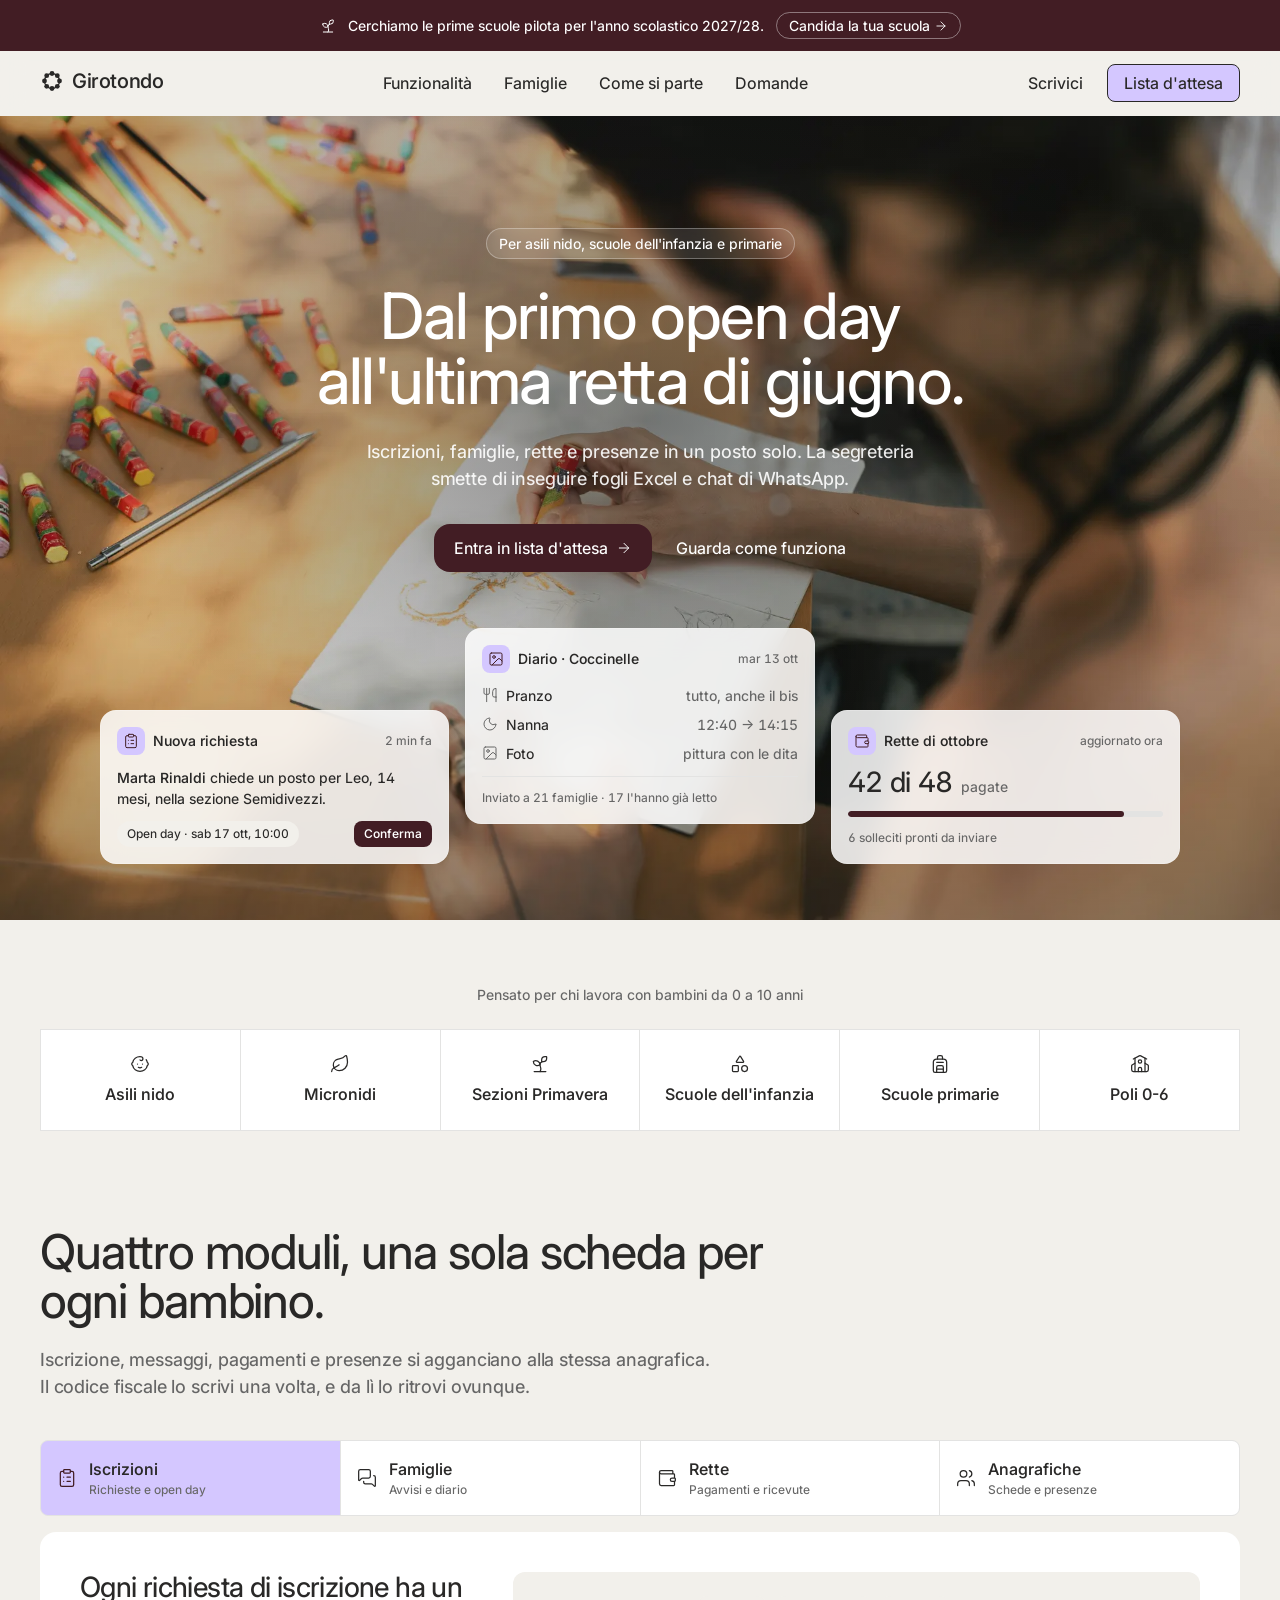
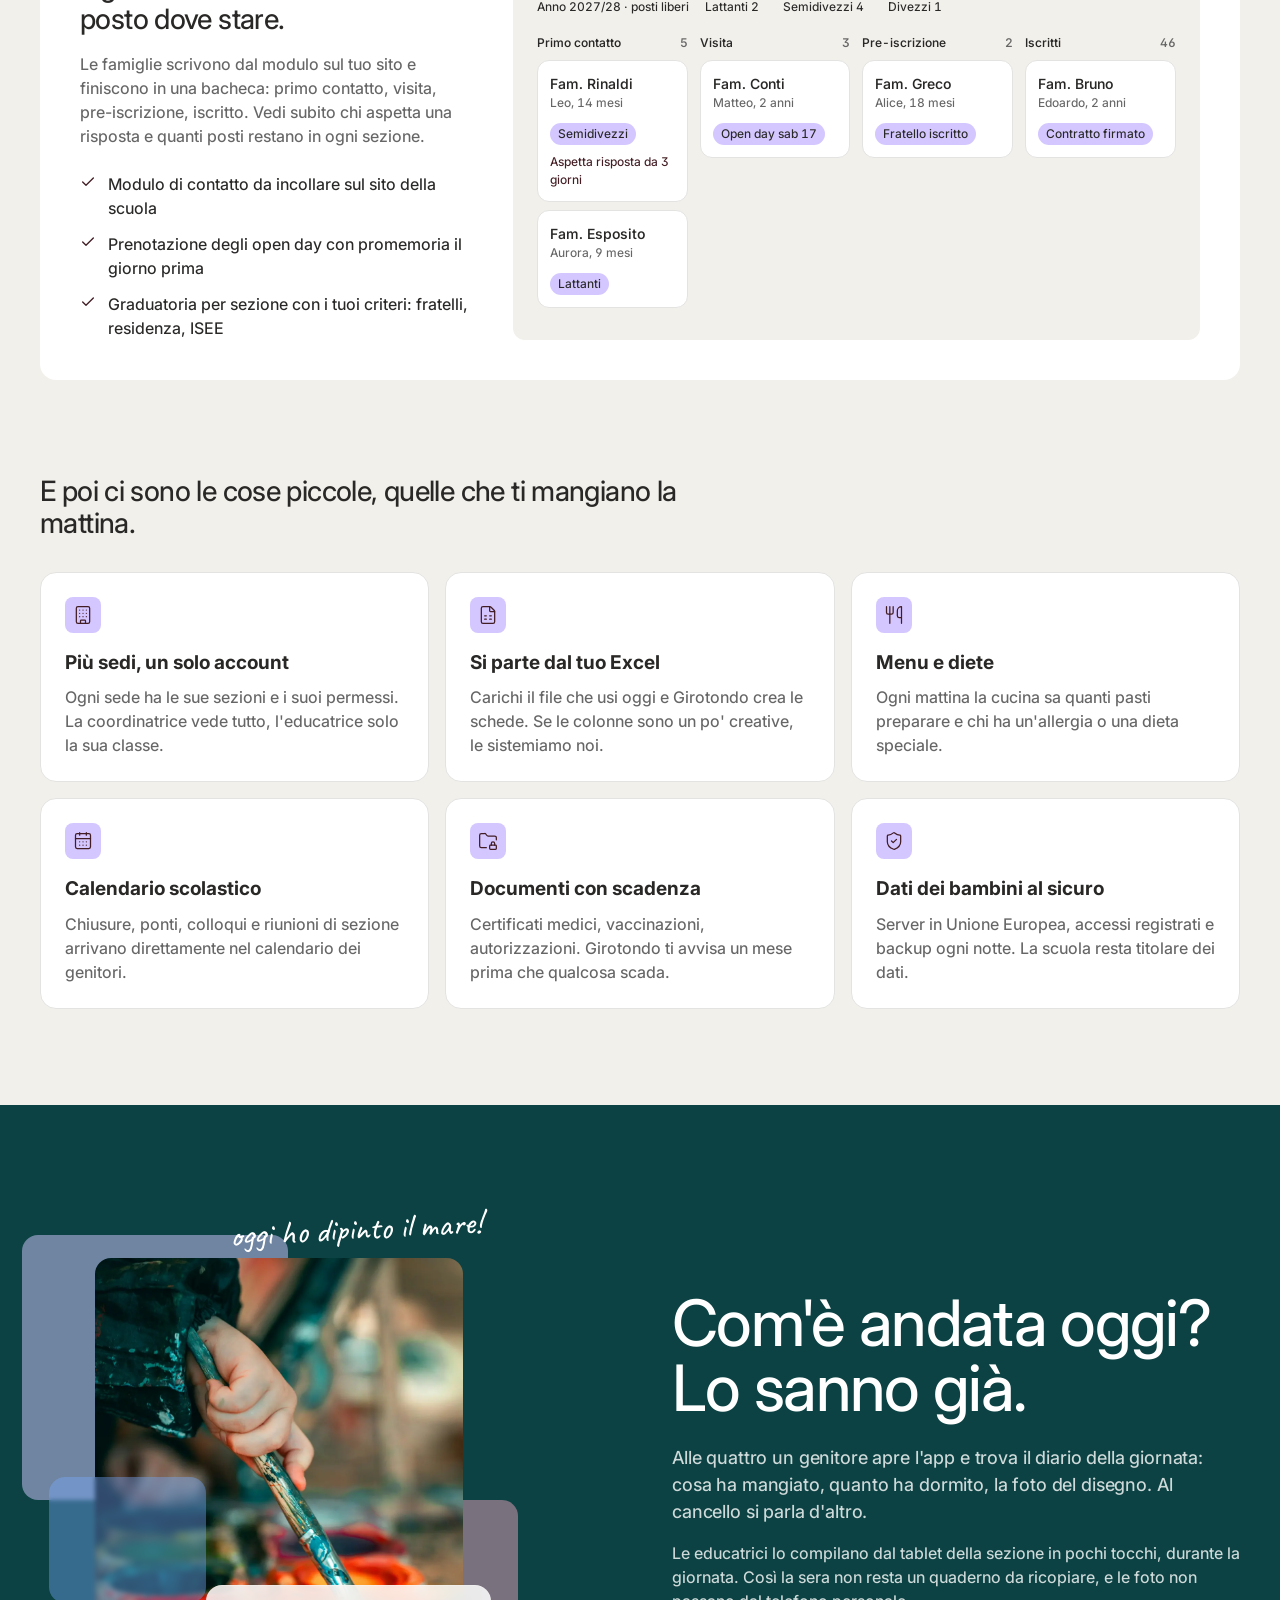
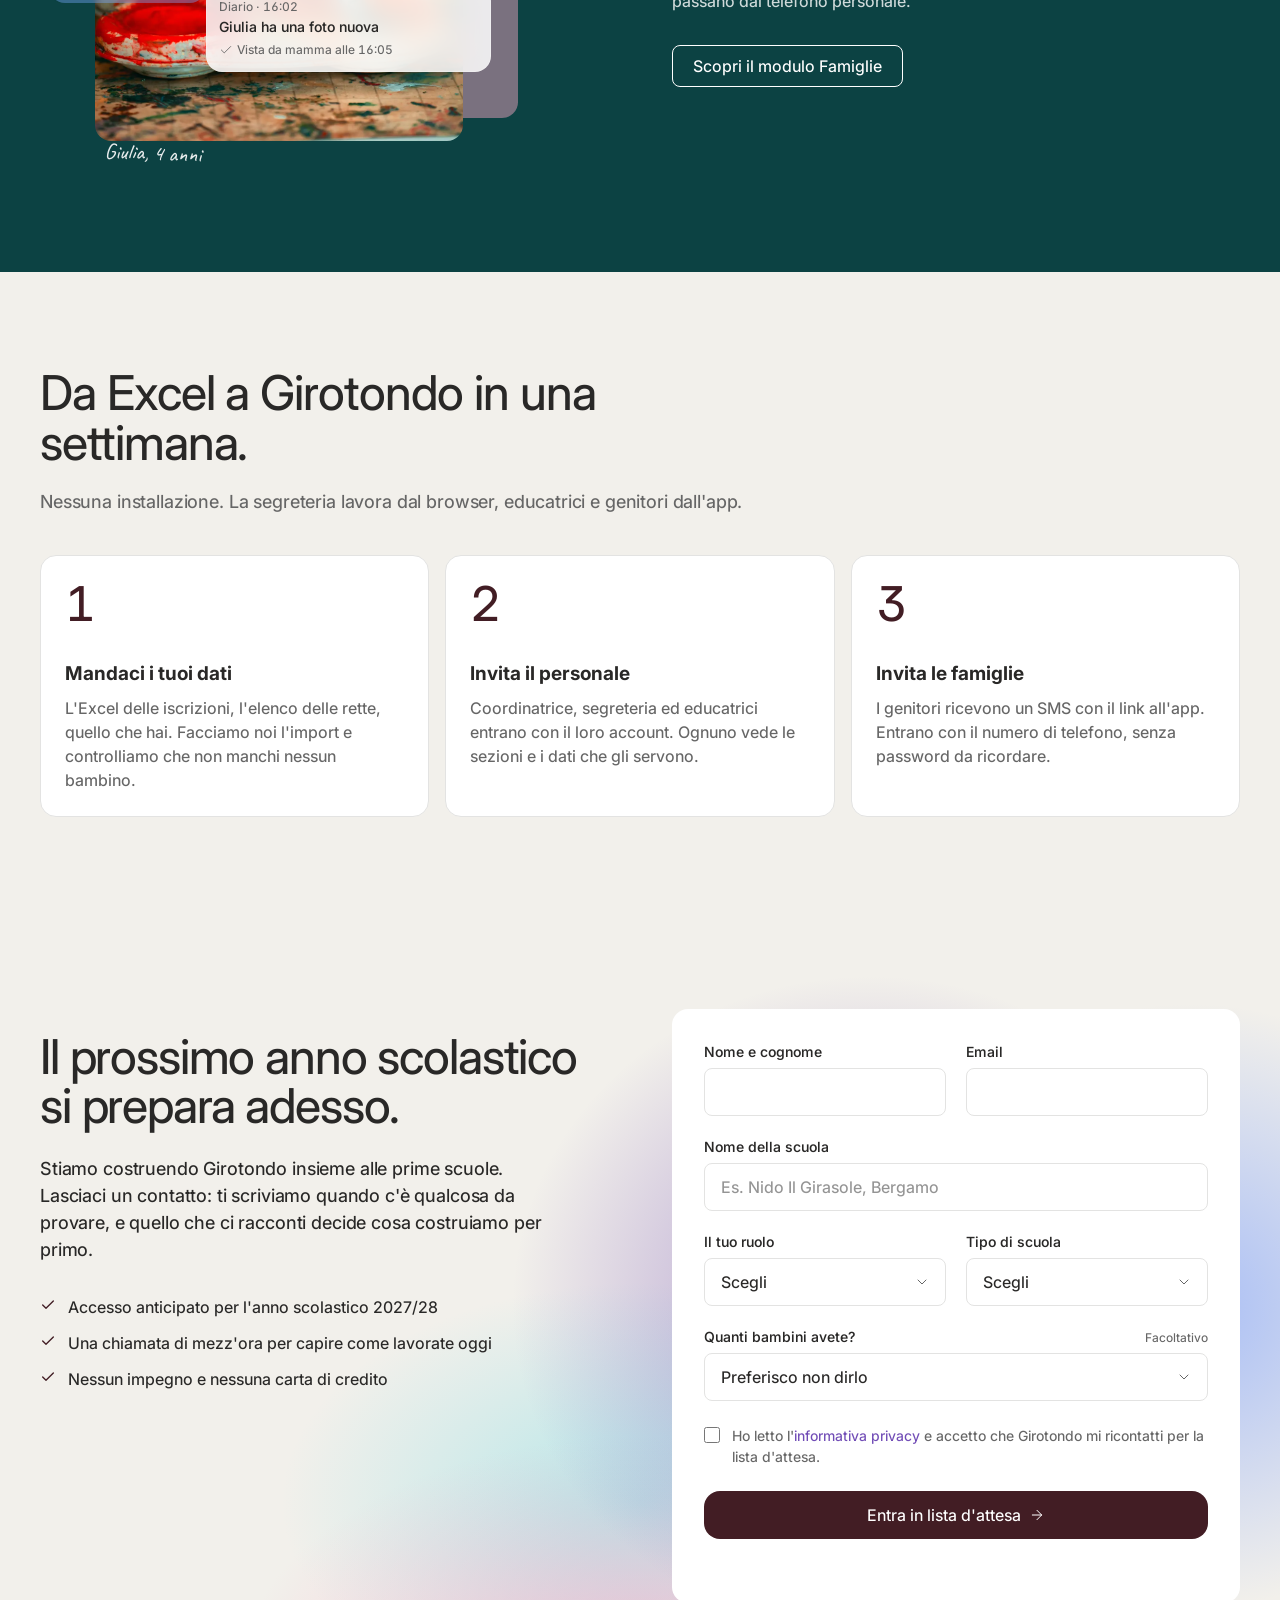
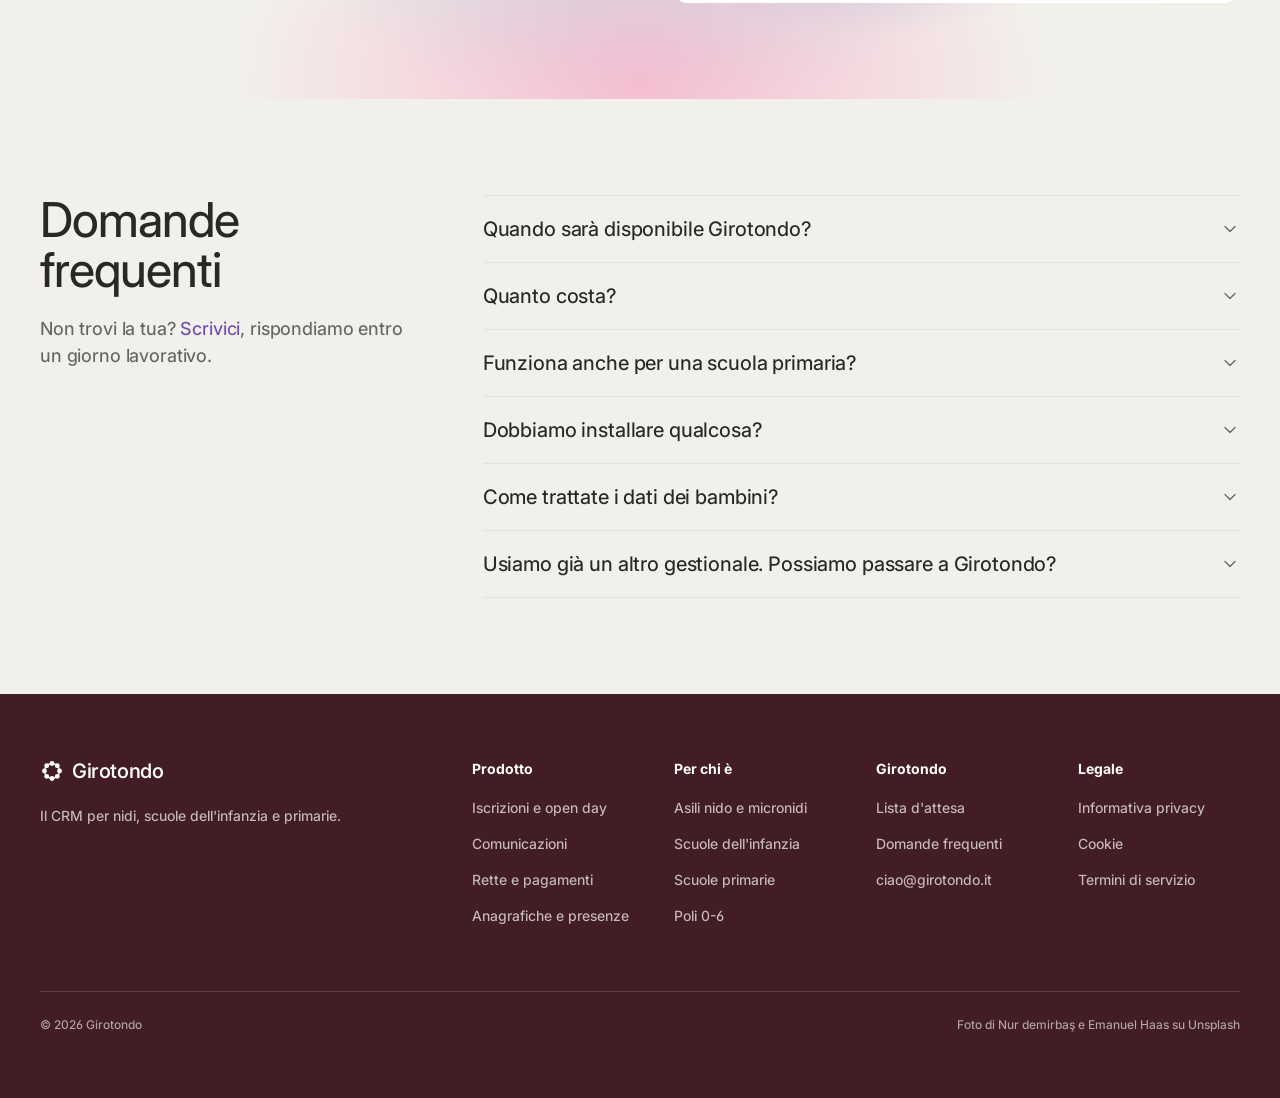
==== index.html @ 94f29c13 "Publish Girotondo landing page preview Static snapshot of the Next.js landing page, generated by gir" ====
<!doctype html>
<html lang="it">
<head>
<meta charset="utf-8">
<meta name="viewport" content="width=device-width, initial-scale=1, viewport-fit=cover">
<meta name="robots" content="noindex, nofollow">
<meta name="theme-color" content="#f2f0eb">
<link rel="icon" href="icon.svg" type="image/svg+xml">
<title>Girotondo</title>
<meta name="description" content="Il CRM per nidi, scuole dell'infanzia e primarie">
<link rel="preconnect" href="https://fonts.googleapis.com">
<link rel="preconnect" href="https://fonts.gstatic.com" crossorigin>
<link rel="stylesheet" href="https://fonts.googleapis.com/css2?family=Caveat:wght@400..700&family=Inter:wght@100..900&display=swap">
<style>
@font-face{font-family:Inter Fallback;src:local(Arial);ascent-override:90.44%;descent-override:22.52%;line-gap-override:0.0%;size-adjust:107.12%}.MOT0tq_className{font-family:Inter,Inter Fallback;font-style:normal}.MOT0tq_variable{--font-inter:"Inter", "Inter Fallback"}
@font-face{font-family:Caveat Fallback;src:local(Arial);ascent-override:124.77%;descent-override:38.99%;line-gap-override:0.0%;size-adjust:76.94%}.Rb_A3a_className{font-family:Caveat,Caveat Fallback;font-style:normal}.Rb_A3a_variable{--font-caveat:"Caveat", "Caveat Fallback"}
@layer properties{@supports (((-webkit-hyphens:none)) and (not (margin-trim:inline))) or ((-moz-orient:inline) and (not (color:rgb(from red r g b)))){*,:before,:after,::backdrop{--tw-translate-x:0;--tw-translate-y:0;--tw-translate-z:0;--tw-rotate-x:initial;--tw-rotate-y:initial;--tw-rotate-z:initial;--tw-skew-x:initial;--tw-skew-y:initial;--tw-space-y-reverse:0;--tw-divide-y-reverse:0;--tw-border-style:solid;--tw-leading:initial;--tw-font-weight:initial;--tw-tracking:initial;--tw-ordinal:initial;--tw-slashed-zero:initial;--tw-numeric-figure:initial;--tw-numeric-spacing:initial;--tw-numeric-fraction:initial;--tw-backdrop-blur:initial;--tw-backdrop-brightness:initial;--tw-backdrop-contrast:initial;--tw-backdrop-grayscale:initial;--tw-backdrop-hue-rotate:initial;--tw-backdrop-invert:initial;--tw-backdrop-opacity:initial;--tw-backdrop-saturate:initial;--tw-backdrop-sepia:initial;--tw-duration:initial;--tw-shadow:0 0 #0000;--tw-shadow-color:initial;--tw-shadow-alpha:100%;--tw-inset-shadow:0 0 #0000;--tw-inset-shadow-color:initial;--tw-inset-shadow-alpha:100%;--tw-ring-color:initial;--tw-ring-shadow:0 0 #0000;--tw-inset-ring-color:initial;--tw-inset-ring-shadow:0 0 #0000;--tw-ring-inset:initial;--tw-ring-offset-width:0px;--tw-ring-offset-color:#fff;--tw-ring-offset-shadow:0 0 #0000;--tw-outline-style:solid}}}@layer theme{:root,:host{--font-sans:var(--font-inter), "Super Sans VF", ui-sans-serif, system-ui, -apple-system, BlinkMacSystemFont, "Segoe UI", Roboto, sans-serif;--font-mono:ui-monospace, SFMono-Regular, Menlo, Monaco, Consolas, "Liberation Mono", "Courier New", monospace;--spacing:.25rem;--container-xs:20rem;--container-lg:32rem;--container-xl:36rem;--container-2xl:42rem;--container-3xl:48rem;--font-weight-bold:700;--radius-lg:8px;--radius-xl:12px;--blur-sm:8px;--blur-md:12px;--default-transition-duration:.15s;--default-transition-timing-function:cubic-bezier(.4, 0, .2, 1);--default-font-family:var(--font-sans);--default-mono-font-family:var(--font-mono);--color-midnight-wine:#421d24;--color-royal-violet:#714cb6;--color-lilac-mist:#d4c7ff;--color-deep-lagoon:#0c4243;--color-warm-parchment:#f2f0eb;--color-soft-mist:#e3e3e2;--color-ink-charcoal:#292827;--color-stone-gray:#666;--color-paper-white:#fff;--font-hand:var(--font-caveat), cursive;--font-weight-w460:460;--font-weight-w540:540;--text-caption:12px;--text-caption--line-height:1.5;--text-body-sm:14px;--text-body-sm--line-height:1.5;--text-body:16px;--text-body--line-height:1.5;--text-lead:18px;--text-lead--line-height:1.5;--text-lead--letter-spacing:-.008em;--text-label-bold:19px;--text-label-bold--line-height:1.5;--text-title:20px;--text-title--line-height:1.3;--text-title--letter-spacing:-.007em;--text-heading-sm:28px;--text-heading-sm--line-height:1.14;--text-heading-sm--letter-spacing:-.022em;--text-heading:48px;--text-heading--line-height:1;--text-heading--letter-spacing:-.024em;--text-display:64px;--text-display--line-height:.98;--text-display--letter-spacing:-.028em;--radius-full:999px;--radius-tab:8px;--radius-card:16px;--radius-pill:999px;--radius-button:16px;--radius-button-sm:8px;--animate-float:float 7s ease-in-out infinite}}@layer base{*,:after,:before,::backdrop{box-sizing:border-box;border:0 solid;margin:0;padding:0}::file-selector-button{box-sizing:border-box;border:0 solid;margin:0;padding:0}html,:host{-webkit-text-size-adjust:100%;tab-size:4;line-height:1.5;font-family:var(--default-font-family,-apple-system, BlinkMacSystemFont, "Segoe UI", Roboto, "Helvetica Neue", "Noto Sans", Arial, sans-serif, "Apple Color Emoji", "Segoe UI Emoji", "Segoe UI Symbol", "Noto Color Emoji");font-feature-settings:var(--default-font-feature-settings,normal);font-variation-settings:var(--default-font-variation-settings,normal);-webkit-tap-highlight-color:transparent}hr{height:0;color:inherit;border-top-width:1px}abbr:where([title]){-webkit-text-decoration:underline dotted;text-decoration:underline dotted}h1,h2,h3,h4,h5,h6{font-size:inherit;font-weight:inherit}a{color:inherit;-webkit-text-decoration:inherit;-webkit-text-decoration:inherit;-webkit-text-decoration:inherit;-webkit-text-decoration:inherit;text-decoration:inherit}b,strong{font-weight:bolder}code,kbd,samp,pre{font-family:var(--default-mono-font-family,ui-monospace, SFMono-Regular, Menlo, Monaco, Consolas, "Liberation Mono", "Courier New", monospace);font-feature-settings:var(--default-mono-font-feature-settings,normal);font-variation-settings:var(--default-mono-font-variation-settings,normal);font-size:1em}small{font-size:80%}sub,sup{vertical-align:baseline;font-size:75%;line-height:0;position:relative}sub{bottom:-.25em}sup{top:-.5em}table{text-indent:0;border-color:inherit;border-collapse:collapse}:-moz-focusring:where(:not(iframe)){outline:auto}progress{vertical-align:baseline}summary{display:list-item}ol,ul,menu{list-style:none}img,svg,video,canvas,audio,iframe,embed,object{vertical-align:middle;display:block}img,video{max-width:100%;height:auto}button,input,select,optgroup,textarea{font:inherit;font-feature-settings:inherit;font-variation-settings:inherit;letter-spacing:inherit;color:inherit;opacity:1;background-color:#0000;border-radius:0}::file-selector-button{font:inherit;font-feature-settings:inherit;font-variation-settings:inherit;letter-spacing:inherit;color:inherit;opacity:1;background-color:#0000;border-radius:0}:where(select:is([multiple],[size])) optgroup{font-weight:bolder}:where(select:is([multiple],[size])) optgroup option{padding-inline-start:20px}::file-selector-button{margin-inline-end:4px}::placeholder{opacity:1}@supports (not ((-webkit-appearance:-apple-pay-button))) or (contain-intrinsic-size:1px){::placeholder{color:currentColor}@supports (color:color-mix(in lab, red, red)){::placeholder{color:color-mix(in oklab, currentcolor 50%, transparent)}}}textarea{resize:vertical}::-webkit-search-decoration{-webkit-appearance:none}::-webkit-date-and-time-value{min-height:1lh;text-align:inherit}::-webkit-datetime-edit{display:inline-flex}::-webkit-datetime-edit-fields-wrapper{padding:0}::-webkit-datetime-edit{padding-block:0}::-webkit-datetime-edit-year-field{padding-block:0}::-webkit-datetime-edit-month-field{padding-block:0}::-webkit-datetime-edit-day-field{padding-block:0}::-webkit-datetime-edit-hour-field{padding-block:0}::-webkit-datetime-edit-minute-field{padding-block:0}::-webkit-datetime-edit-second-field{padding-block:0}::-webkit-datetime-edit-millisecond-field{padding-block:0}::-webkit-datetime-edit-meridiem-field{padding-block:0}::-webkit-calendar-picker-indicator{line-height:1}:-moz-ui-invalid{box-shadow:none}button,input:where([type=button],[type=reset],[type=submit]){appearance:button}::file-selector-button{appearance:button}::-webkit-inner-spin-button{height:auto}::-webkit-outer-spin-button{height:auto}[hidden]:where(:not([hidden=until-found])){display:none!important}}@layer components;@layer utilities{.pointer-events-none{pointer-events:none}.visible{visibility:visible}.absolute{position:absolute}.relative{position:relative}.sticky{position:sticky}.inset-0{inset:0}.inset-\[10\%_8\%_6\%_12\%\]{inset:10% 8% 6% 12%}.top-0{top:0}.top-1\/2{top:50%}.top-\[2\%\]{top:2%}.top-\[6\%\]{top:6%}.top-\[48\%\]{top:48%}.right-4{right:calc(var(--spacing) * 4)}.right-\[-4\%\]{right:-4%}.right-\[2\%\]{right:2%}.right-\[4\%\]{right:4%}.bottom-\[1\%\]{bottom:1%}.bottom-\[10\%\]{bottom:10%}.bottom-\[18\%\]{bottom:18%}.-left-\[4\%\]{left:-4%}.-left-\[9999px\]{left:-9999px}.left-\[2\%\]{left:2%}.left-\[14\%\]{left:14%}.isolate{isolation:isolate}.-z-10{z-index:calc(10 * -1)}.-z-20{z-index:calc(20 * -1)}.z-50{z-index:50}.page-container{width:100%;max-width:calc(var(--page-max-width) + 2 * 16px);margin-inline:auto;padding-inline:16px}@media (min-width:48rem){.page-container{max-width:calc(var(--page-max-width) + 2 * 32px);padding-inline:32px}}.-mx-1{margin-inline:calc(var(--spacing) * -1)}.mx-auto{margin-inline:auto}.mt-0\.5{margin-top:calc(var(--spacing) * .5)}.mt-1{margin-top:var(--spacing)}.mt-1\.5{margin-top:calc(var(--spacing) * 1.5)}.mt-2{margin-top:calc(var(--spacing) * 2)}.mt-3{margin-top:calc(var(--spacing) * 3)}.mt-4{margin-top:calc(var(--spacing) * 4)}.mt-5{margin-top:calc(var(--spacing) * 5)}.mt-6{margin-top:calc(var(--spacing) * 6)}.mt-8{margin-top:calc(var(--spacing) * 8)}.mt-10{margin-top:calc(var(--spacing) * 10)}.mt-16{margin-top:calc(var(--spacing) * 16)}.-mr-2{margin-right:calc(var(--spacing) * -2)}.ml-auto{margin-left:auto}.block{display:block}.flex{display:flex}.grid{display:grid}.hidden{display:none}.inline{display:inline}.inline-flex{display:inline-flex}.aspect-\[4\/3\]{aspect-ratio:4/3}.aspect-\[4\/5\]{aspect-ratio:4/5}.size-3\.5{width:calc(var(--spacing) * 3.5);height:calc(var(--spacing) * 3.5)}.size-4{width:calc(var(--spacing) * 4);height:calc(var(--spacing) * 4)}.size-5{width:calc(var(--spacing) * 5);height:calc(var(--spacing) * 5)}.size-6{width:calc(var(--spacing) * 6);height:calc(var(--spacing) * 6)}.size-7{width:calc(var(--spacing) * 7);height:calc(var(--spacing) * 7)}.size-8{width:calc(var(--spacing) * 8);height:calc(var(--spacing) * 8)}.size-9{width:calc(var(--spacing) * 9);height:calc(var(--spacing) * 9)}.size-10{width:calc(var(--spacing) * 10);height:calc(var(--spacing) * 10)}.h-1\.5{height:calc(var(--spacing) * 1.5)}.h-12{height:calc(var(--spacing) * 12)}.h-16{height:calc(var(--spacing) * 16)}.h-\[22\%\]{height:22%}.h-\[38\%\]{height:38%}.h-\[46\%\]{height:46%}.h-full{height:100%}.min-h-5{min-height:calc(var(--spacing) * 5)}.min-h-full{min-height:100%}.w-\[34\%\]{width:34%}.w-\[48\%\]{width:48%}.w-\[58\%\]{width:58%}.w-\[62\%\]{width:62%}.w-\[82\%\]{width:82%}.w-\[87\.5\%\]{width:87.5%}.w-full{width:100%}.max-w-2xl{max-width:var(--container-2xl)}.max-w-3xl{max-width:var(--container-3xl)}.max-w-\[22ch\]{max-width:22ch}.max-w-\[36rem\]{max-width:36rem}.max-w-\[60\%\]{max-width:60%}.max-w-\[460px\]{max-width:460px}.max-w-\[1080px\]{max-width:1080px}.max-w-lg{max-width:var(--container-lg)}.max-w-xl{max-width:var(--container-xl)}.max-w-xs{max-width:var(--container-xs)}.min-w-0{min-width:0}.min-w-\[140px\]{min-width:140px}.flex-1{flex:1}.shrink-0{flex-shrink:0}.-translate-y-1\/2{--tw-translate-y:calc(calc(1 / 2 * 100%) * -1);translate:var(--tw-translate-x) var(--tw-translate-y)}.-rotate-3{rotate:-3deg}.rotate-2{rotate:2deg}.transform{transform:var(--tw-rotate-x,) var(--tw-rotate-y,) var(--tw-rotate-z,) var(--tw-skew-x,) var(--tw-skew-y,)}.cursor-pointer{cursor:pointer}.list-none{list-style-type:none}.appearance-none{appearance:none}.grid-cols-2{grid-template-columns:repeat(2,minmax(0,1fr))}.flex-col{flex-direction:column}.flex-wrap{flex-wrap:wrap}.items-baseline{align-items:baseline}.items-center{align-items:center}.items-end{align-items:flex-end}.items-start{align-items:flex-start}.justify-between{justify-content:space-between}.justify-center{justify-content:center}.gap-1{gap:var(--spacing)}.gap-2{gap:calc(var(--spacing) * 2)}.gap-3{gap:calc(var(--spacing) * 3)}.gap-4{gap:calc(var(--spacing) * 4)}.gap-5{gap:calc(var(--spacing) * 5)}.gap-6{gap:calc(var(--spacing) * 6)}.gap-8{gap:calc(var(--spacing) * 8)}.gap-10{gap:calc(var(--spacing) * 10)}.gap-12{gap:calc(var(--spacing) * 12)}.gap-px{gap:1px}:where(.space-y-2>:not(:last-child)){--tw-space-y-reverse:0;margin-block-start:calc(calc(var(--spacing) * 2) * var(--tw-space-y-reverse));margin-block-end:calc(calc(var(--spacing) * 2) * calc(1 - var(--tw-space-y-reverse)))}:where(.space-y-3>:not(:last-child)){--tw-space-y-reverse:0;margin-block-start:calc(calc(var(--spacing) * 3) * var(--tw-space-y-reverse));margin-block-end:calc(calc(var(--spacing) * 3) * calc(1 - var(--tw-space-y-reverse)))}.gap-x-3{column-gap:calc(var(--spacing) * 3)}.gap-y-1{row-gap:var(--spacing)}:where(.divide-y>:not(:last-child)){--tw-divide-y-reverse:0;border-bottom-style:var(--tw-border-style);border-top-style:var(--tw-border-style);border-top-width:calc(1px * var(--tw-divide-y-reverse));border-bottom-width:calc(1px * calc(1 - var(--tw-divide-y-reverse)))}:where(.divide-soft-mist>:not(:last-child)){border-color:var(--color-soft-mist)}.overflow-hidden{overflow:hidden}.overflow-x-auto{overflow-x:auto}.rounded-\[24px\]{border-radius:24px}.rounded-button{border-radius:var(--radius-button)}.rounded-button-sm{border-radius:var(--radius-button-sm)}.rounded-card{border-radius:var(--radius-card)}.rounded-full{border-radius:var(--radius-full)}.rounded-lg{border-radius:var(--radius-lg)}.rounded-pill{border-radius:var(--radius-pill)}.rounded-tab{border-radius:var(--radius-tab)}.rounded-xl{border-radius:var(--radius-xl)}.border{border-style:var(--tw-border-style);border-width:1px}.border-t{border-top-style:var(--tw-border-style);border-top-width:1px}.border-b{border-bottom-style:var(--tw-border-style);border-bottom-width:1px}.border-l{border-left-style:var(--tw-border-style);border-left-width:1px}.border-ink-charcoal{border-color:var(--color-ink-charcoal)}.border-midnight-wine{border-color:var(--color-midnight-wine)}.border-paper-white{border-color:var(--color-paper-white)}.border-paper-white\/15{border-color:#ffffff26}@supports (color:color-mix(in lab, red, red)){.border-paper-white\/15{border-color:color-mix(in oklab, var(--color-paper-white) 15%, transparent)}}.border-paper-white\/20{border-color:#fff3}@supports (color:color-mix(in lab, red, red)){.border-paper-white\/20{border-color:color-mix(in oklab, var(--color-paper-white) 20%, transparent)}}.border-paper-white\/30{border-color:#ffffff4d}@supports (color:color-mix(in lab, red, red)){.border-paper-white\/30{border-color:color-mix(in oklab, var(--color-paper-white) 30%, transparent)}}.border-paper-white\/40{border-color:#fff6}@supports (color:color-mix(in lab, red, red)){.border-paper-white\/40{border-color:color-mix(in oklab, var(--color-paper-white) 40%, transparent)}}.border-soft-mist{border-color:var(--color-soft-mist)}.border-transparent{border-color:#0000}.atmosphere{background-color:var(--color-warm-parchment);background-image:radial-gradient(40% 60% at 68%,#714cb68c,#0000 70%),radial-gradient(35% 55% at 93%,#608cff80,#0000 70%),radial-gradient(45% 45% at 50% 98%,#ff96be8c,#0000 70%),radial-gradient(40% 40% at 50% 75%,#78dce680,#0000 70%)}.bg-\[rgb\(120_170_255\/0\.4\)\]{background-color:#78aaff66}.bg-\[rgb\(255_170_200\/0\.45\)\]{background-color:#ffaac873}.bg-deep-lagoon{background-color:var(--color-deep-lagoon)}.bg-lilac-mist{background-color:var(--color-lilac-mist)}.bg-lilac-mist\/50{background-color:#d4c7ff80}@supports (color:color-mix(in lab, red, red)){.bg-lilac-mist\/50{background-color:color-mix(in oklab, var(--color-lilac-mist) 50%, transparent)}}.bg-midnight-wine{background-color:var(--color-midnight-wine)}.bg-paper-white{background-color:var(--color-paper-white)}.bg-paper-white\/10{background-color:#ffffff1a}@supports (color:color-mix(in lab, red, red)){.bg-paper-white\/10{background-color:color-mix(in oklab, var(--color-paper-white) 10%, transparent)}}.bg-paper-white\/85{background-color:#ffffffd9}@supports (color:color-mix(in lab, red, red)){.bg-paper-white\/85{background-color:color-mix(in oklab, var(--color-paper-white) 85%, transparent)}}.bg-soft-mist{background-color:var(--color-soft-mist)}.bg-warm-parchment{background-color:var(--color-warm-parchment)}.bg-warm-parchment\/80{background-color:#f2f0ebcc}@supports (color:color-mix(in lab, red, red)){.bg-warm-parchment\/80{background-color:color-mix(in oklab, var(--color-warm-parchment) 80%, transparent)}}.object-cover{object-fit:cover}.object-\[50\%_45\%\]{object-position:50% 45%}.p-3{padding:calc(var(--spacing) * 3)}.p-4{padding:calc(var(--spacing) * 4)}.p-5{padding:calc(var(--spacing) * 5)}.p-6{padding:calc(var(--spacing) * 6)}.p-24{padding:calc(var(--spacing) * 24)}.px-0{padding-inline:0}.px-1{padding-inline:var(--spacing)}.px-2{padding-inline:calc(var(--spacing) * 2)}.px-2\.5{padding-inline:calc(var(--spacing) * 2.5)}.px-3{padding-inline:calc(var(--spacing) * 3)}.px-4{padding-inline:calc(var(--spacing) * 4)}.px-5{padding-inline:calc(var(--spacing) * 5)}.py-0\.5{padding-block:calc(var(--spacing) * .5)}.py-1{padding-block:var(--spacing)}.py-1\.5{padding-block:calc(var(--spacing) * 1.5)}.py-2{padding-block:calc(var(--spacing) * 2)}.py-2\.5{padding-block:calc(var(--spacing) * 2.5)}.py-3{padding-block:calc(var(--spacing) * 3)}.py-4{padding-block:calc(var(--spacing) * 4)}.py-5{padding-block:calc(var(--spacing) * 5)}.py-6{padding-block:calc(var(--spacing) * 6)}.py-16{padding-block:calc(var(--spacing) * 16)}.pt-3{padding-top:calc(var(--spacing) * 3)}.pt-6{padding-top:calc(var(--spacing) * 6)}.pt-12{padding-top:calc(var(--spacing) * 12)}.pt-20{padding-top:calc(var(--spacing) * 20)}.pr-10{padding-right:calc(var(--spacing) * 10)}.pb-1{padding-bottom:var(--spacing)}.pb-6{padding-bottom:calc(var(--spacing) * 6)}.pb-10{padding-bottom:calc(var(--spacing) * 10)}.pb-16{padding-bottom:calc(var(--spacing) * 16)}.pl-3{padding-left:calc(var(--spacing) * 3)}.text-center{text-align:center}.text-left{text-align:left}.text-right{text-align:right}.font-hand{font-family:var(--font-hand)}.text-heading{font-size:var(--text-heading);line-height:var(--tw-leading,var(--text-heading--line-height));letter-spacing:var(--tw-tracking,var(--text-heading--letter-spacing))}.text-heading-sm{font-size:var(--text-heading-sm);line-height:var(--tw-leading,var(--text-heading-sm--line-height));letter-spacing:var(--tw-tracking,var(--text-heading-sm--letter-spacing))}.text-lead{font-size:var(--text-lead);line-height:var(--tw-leading,var(--text-lead--line-height));letter-spacing:var(--tw-tracking,var(--text-lead--letter-spacing))}.text-title{font-size:var(--text-title);line-height:var(--tw-leading,var(--text-title--line-height));letter-spacing:var(--tw-tracking,var(--text-title--letter-spacing))}.text-body{font-size:var(--text-body);line-height:var(--tw-leading,var(--text-body--line-height))}.text-body-sm{font-size:var(--text-body-sm);line-height:var(--tw-leading,var(--text-body-sm--line-height))}.text-caption{font-size:var(--text-caption);line-height:var(--tw-leading,var(--text-caption--line-height))}.text-label-bold{font-size:var(--text-label-bold);line-height:var(--tw-leading,var(--text-label-bold--line-height))}.text-\[22px\]{font-size:22px}.text-\[28px\]{font-size:28px}.text-\[36px\]{font-size:36px}.text-\[40px\]{font-size:40px}.leading-\[1\.02\]{--tw-leading:1.02;line-height:1.02}.leading-\[1\.04\]{--tw-leading:1.04;line-height:1.04}.leading-\[1\]{--tw-leading:1;line-height:1}.font-bold{--tw-font-weight:var(--font-weight-bold);font-weight:var(--font-weight-bold)}.font-w460{--tw-font-weight:var(--font-weight-w460);font-weight:var(--font-weight-w460)}.font-w540{--tw-font-weight:var(--font-weight-w540);font-weight:var(--font-weight-w540)}.tracking-\[-0\.02em\]{--tw-tracking:-.02em;letter-spacing:-.02em}.tracking-\[-0\.022em\]{--tw-tracking:-.022em;letter-spacing:-.022em}.tracking-\[-0\.024em\]{--tw-tracking:-.024em;letter-spacing:-.024em}.tracking-\[-0\.025em\]{--tw-tracking:-.025em;letter-spacing:-.025em}.tracking-\[-0\.026em\]{--tw-tracking:-.026em;letter-spacing:-.026em}.text-balance{text-wrap:balance}.whitespace-nowrap{white-space:nowrap}.link{color:var(--color-royal-violet);text-underline-offset:3px;text-decoration-line:underline;text-decoration-color:#0000;transition:text-decoration-color .2s}.link:hover{text-decoration-color:currentColor}.text-ink-charcoal{color:var(--color-ink-charcoal)}.text-midnight-wine{color:var(--color-midnight-wine)}.text-paper-white{color:var(--color-paper-white)}.text-paper-white\/60{color:#fff9}@supports (color:color-mix(in lab, red, red)){.text-paper-white\/60{color:color-mix(in oklab, var(--color-paper-white) 60%, transparent)}}.text-paper-white\/70{color:#ffffffb3}@supports (color:color-mix(in lab, red, red)){.text-paper-white\/70{color:color-mix(in oklab, var(--color-paper-white) 70%, transparent)}}.text-paper-white\/80{color:#fffc}@supports (color:color-mix(in lab, red, red)){.text-paper-white\/80{color:color-mix(in oklab, var(--color-paper-white) 80%, transparent)}}.text-paper-white\/90{color:#ffffffe6}@supports (color:color-mix(in lab, red, red)){.text-paper-white\/90{color:color-mix(in oklab, var(--color-paper-white) 90%, transparent)}}.text-stone-gray{color:var(--color-stone-gray)}.tabular-nums{--tw-numeric-spacing:tabular-nums;font-variant-numeric:var(--tw-ordinal,) var(--tw-slashed-zero,) var(--tw-numeric-figure,) var(--tw-numeric-spacing,) var(--tw-numeric-fraction,)}.underline{text-decoration-line:underline}.decoration-transparent{text-decoration-color:#0000}.underline-offset-2{text-underline-offset:2px}.underline-offset-4{text-underline-offset:4px}.accent-midnight-wine{accent-color:var(--color-midnight-wine)}.backdrop-blur-\[2px\]{--tw-backdrop-blur:blur(2px);-webkit-backdrop-filter:var(--tw-backdrop-blur,) var(--tw-backdrop-brightness,) var(--tw-backdrop-contrast,) var(--tw-backdrop-grayscale,) var(--tw-backdrop-hue-rotate,) var(--tw-backdrop-invert,) var(--tw-backdrop-opacity,) var(--tw-backdrop-saturate,) var(--tw-backdrop-sepia,);backdrop-filter:var(--tw-backdrop-blur,) var(--tw-backdrop-brightness,) var(--tw-backdrop-contrast,) var(--tw-backdrop-grayscale,) var(--tw-backdrop-hue-rotate,) var(--tw-backdrop-invert,) var(--tw-backdrop-opacity,) var(--tw-backdrop-saturate,) var(--tw-backdrop-sepia,)}.backdrop-blur-md{--tw-backdrop-blur:blur(var(--blur-md));-webkit-backdrop-filter:var(--tw-backdrop-blur,) var(--tw-backdrop-brightness,) var(--tw-backdrop-contrast,) var(--tw-backdrop-grayscale,) var(--tw-backdrop-hue-rotate,) var(--tw-backdrop-invert,) var(--tw-backdrop-opacity,) var(--tw-backdrop-saturate,) var(--tw-backdrop-sepia,);backdrop-filter:var(--tw-backdrop-blur,) var(--tw-backdrop-brightness,) var(--tw-backdrop-contrast,) var(--tw-backdrop-grayscale,) var(--tw-backdrop-hue-rotate,) var(--tw-backdrop-invert,) var(--tw-backdrop-opacity,) var(--tw-backdrop-saturate,) var(--tw-backdrop-sepia,)}.backdrop-blur-sm{--tw-backdrop-blur:blur(var(--blur-sm));-webkit-backdrop-filter:var(--tw-backdrop-blur,) var(--tw-backdrop-brightness,) var(--tw-backdrop-contrast,) var(--tw-backdrop-grayscale,) var(--tw-backdrop-hue-rotate,) var(--tw-backdrop-invert,) var(--tw-backdrop-opacity,) var(--tw-backdrop-saturate,) var(--tw-backdrop-sepia,);backdrop-filter:var(--tw-backdrop-blur,) var(--tw-backdrop-brightness,) var(--tw-backdrop-contrast,) var(--tw-backdrop-grayscale,) var(--tw-backdrop-hue-rotate,) var(--tw-backdrop-invert,) var(--tw-backdrop-opacity,) var(--tw-backdrop-saturate,) var(--tw-backdrop-sepia,)}.transition-colors{transition-property:color,background-color,border-color,outline-color,text-decoration-color,fill,stroke,--tw-gradient-from,--tw-gradient-via,--tw-gradient-to;transition-timing-function:var(--tw-ease,var(--default-transition-timing-function));transition-duration:var(--tw-duration,var(--default-transition-duration))}.transition-shadow{transition-property:box-shadow;transition-timing-function:var(--tw-ease,var(--default-transition-timing-function));transition-duration:var(--tw-duration,var(--default-transition-duration))}.transition-transform{transition-property:transform,translate,scale,rotate;transition-timing-function:var(--tw-ease,var(--default-transition-timing-function));transition-duration:var(--tw-duration,var(--default-transition-duration))}.duration-200{--tw-duration:.2s;transition-duration:.2s}.duration-300{--tw-duration:.3s;transition-duration:.3s}.outline-none{--tw-outline-style:none;outline-style:none}.\[animation-delay\:-2\.3s\]{animation-delay:-2.3s}.\[animation-delay\:-4\.6s\]{animation-delay:-4.6s}.hero-scrim{background:radial-gradient(70% 55% at 50% 38%,#2928278c,#29282700 75%),linear-gradient(#29282759,#2928270d 40%,#29282773)}.group-open\:rotate-180:is(:where(.group):is([open],:popover-open,:open) *){rotate:180deg}.placeholder\:text-stone-gray\/70::placeholder{color:#666666b3}@supports (color:color-mix(in lab, red, red)){.placeholder\:text-stone-gray\/70::placeholder{color:color-mix(in oklab, var(--color-stone-gray) 70%, transparent)}}.last\:border-0:last-child{border-style:var(--tw-border-style);border-width:0}@media (hover:hover){.hover\:border-paper-white:hover{border-color:var(--color-paper-white)}.hover\:bg-lilac-mist\/70:hover{background-color:#d4c7ffb3}@supports (color:color-mix(in lab, red, red)){.hover\:bg-lilac-mist\/70:hover{background-color:color-mix(in oklab, var(--color-lilac-mist) 70%, transparent)}}.hover\:bg-midnight-wine\/90:hover{background-color:#421d24e6}@supports (color:color-mix(in lab, red, red)){.hover\:bg-midnight-wine\/90:hover{background-color:color-mix(in oklab, var(--color-midnight-wine) 90%, transparent)}}.hover\:bg-paper-white\/10:hover{background-color:#ffffff1a}@supports (color:color-mix(in lab, red, red)){.hover\:bg-paper-white\/10:hover{background-color:color-mix(in oklab, var(--color-paper-white) 10%, transparent)}}.hover\:bg-warm-parchment:hover{background-color:var(--color-warm-parchment)}.hover\:text-paper-white:hover{color:var(--color-paper-white)}.hover\:underline:hover{text-decoration-line:underline}.hover\:decoration-current:hover{text-decoration-color:currentColor}}.focus\:border-royal-violet:focus{border-color:var(--color-royal-violet)}.focus\:shadow-subtle:focus{--tw-shadow:var(--tw-shadow-color,#714cb6) 0px 0px 0px 1px inset;box-shadow:var(--tw-inset-shadow), var(--tw-inset-ring-shadow), var(--tw-ring-offset-shadow), var(--tw-ring-shadow), var(--tw-shadow)}.focus\:outline-none:focus{--tw-outline-style:none;outline-style:none}.focus-visible\:outline-2:focus-visible{outline-style:var(--tw-outline-style);outline-width:2px}.focus-visible\:-outline-offset-2:focus-visible{outline-offset:calc(2px * -1)}.focus-visible\:outline-offset-2:focus-visible{outline-offset:2px}.focus-visible\:outline-royal-violet:focus-visible{outline-color:var(--color-royal-violet)}.disabled\:cursor-not-allowed:disabled{cursor:not-allowed}.disabled\:opacity-60:disabled{opacity:.6}.aria-\[invalid\=true\]\:border-midnight-wine[aria-invalid=true]{border-color:var(--color-midnight-wine)}@media (prefers-reduced-motion:no-preference){.motion-safe\:animate-float{animation:var(--animate-float)}}@media (min-width:40rem){.sm\:col-span-2{grid-column:span 2/span 2}.sm\:block{display:block}.sm\:hidden{display:none}.sm\:inline{display:inline}.sm\:table-cell{display:table-cell}.sm\:grid-cols-2{grid-template-columns:repeat(2,minmax(0,1fr))}.sm\:grid-cols-3{grid-template-columns:repeat(3,minmax(0,1fr))}.sm\:flex-row{flex-direction:row}.sm\:gap-6{gap:calc(var(--spacing) * 6)}.sm\:text-\[34px\]{font-size:34px}.sm\:text-\[52px\]{font-size:52px}}@media (min-width:48rem){.md\:mt-24{margin-top:calc(var(--spacing) * 24)}.md\:block{display:block}.md\:flex{display:flex}.md\:hidden{display:none}.md\:-translate-y-10{--tw-translate-y:calc(var(--spacing) * -10);translate:var(--tw-translate-x) var(--tw-translate-y)}.md\:grid-cols-3{grid-template-columns:repeat(3,minmax(0,1fr))}.md\:grid-cols-4{grid-template-columns:repeat(4,minmax(0,1fr))}.md\:flex-row{flex-direction:row}.md\:items-end{align-items:flex-end}.md\:justify-between{justify-content:space-between}.md\:p-6{padding:calc(var(--spacing) * 6)}.md\:p-8{padding:calc(var(--spacing) * 8)}.md\:p-10{padding:calc(var(--spacing) * 10)}.md\:py-24{padding-block:calc(var(--spacing) * 24)}.md\:pt-16{padding-top:calc(var(--spacing) * 16)}.md\:pt-28{padding-top:calc(var(--spacing) * 28)}.md\:pb-14{padding-bottom:calc(var(--spacing) * 14)}.md\:pb-24{padding-bottom:calc(var(--spacing) * 24)}.md\:text-display{font-size:var(--text-display);line-height:var(--tw-leading,var(--text-display--line-height));letter-spacing:var(--tw-tracking,var(--text-display--letter-spacing))}.md\:text-heading{font-size:var(--text-heading);line-height:var(--tw-leading,var(--text-heading--line-height));letter-spacing:var(--tw-tracking,var(--text-heading--letter-spacing))}}@media (min-width:64rem){.lg\:mx-0{margin-inline:0}.lg\:grid-cols-2{grid-template-columns:repeat(2,minmax(0,1fr))}.lg\:grid-cols-3{grid-template-columns:repeat(3,minmax(0,1fr))}.lg\:grid-cols-6{grid-template-columns:repeat(6,minmax(0,1fr))}.lg\:grid-cols-\[minmax\(0\,4fr\)_minmax\(0\,7fr\)\]{grid-template-columns:minmax(0,4fr) minmax(0,7fr)}.lg\:grid-cols-\[minmax\(0\,4fr\)_minmax\(0\,8fr\)\]{grid-template-columns:minmax(0,4fr) minmax(0,8fr)}.lg\:gap-10{gap:calc(var(--spacing) * 10)}.lg\:gap-16{gap:calc(var(--spacing) * 16)}.lg\:pt-6{padding-top:calc(var(--spacing) * 6)}}.\[\&\:\:-webkit-details-marker\]\:hidden::-webkit-details-marker{display:none}}:root{--spacing-unit:4px;--page-max-width:1200px;--card-padding:16px;--element-gap:8px;--surface-parchment-canvas:#f2f0eb;--surface-paper-card:#fff;--surface-lilac-wash:#d4c7ff;--surface-deep-lagoon-band:#0c4243;--surface-wine-ground:#421d24;--header-height:64px}html{scroll-behavior:smooth;scroll-padding-top:calc(var(--header-height) + 16px)}@media (prefers-reduced-motion:reduce){html{scroll-behavior:auto}}body{background:var(--color-warm-parchment);color:var(--color-ink-charcoal);font-family:var(--font-sans);font-feature-settings:"ss01";-webkit-font-smoothing:antialiased;-moz-osx-font-smoothing:grayscale;font-weight:460}::selection{background:var(--color-lilac-mist);color:var(--color-ink-charcoal)}@property --tw-translate-x{syntax:"*";inherits:false;initial-value:0}@property --tw-translate-y{syntax:"*";inherits:false;initial-value:0}@property --tw-translate-z{syntax:"*";inherits:false;initial-value:0}@property --tw-rotate-x{syntax:"*";inherits:false}@property --tw-rotate-y{syntax:"*";inherits:false}@property --tw-rotate-z{syntax:"*";inherits:false}@property --tw-skew-x{syntax:"*";inherits:false}@property --tw-skew-y{syntax:"*";inherits:false}@property --tw-space-y-reverse{syntax:"*";inherits:false;initial-value:0}@property --tw-divide-y-reverse{syntax:"*";inherits:false;initial-value:0}@property --tw-border-style{syntax:"*";inherits:false;initial-value:solid}@property --tw-leading{syntax:"*";inherits:false}@property --tw-font-weight{syntax:"*";inherits:false}@property --tw-tracking{syntax:"*";inherits:false}@property --tw-ordinal{syntax:"*";inherits:false}@property --tw-slashed-zero{syntax:"*";inherits:false}@property --tw-numeric-figure{syntax:"*";inherits:false}@property --tw-numeric-spacing{syntax:"*";inherits:false}@property --tw-numeric-fraction{syntax:"*";inherits:false}@property --tw-backdrop-blur{syntax:"*";inherits:false}@property --tw-backdrop-brightness{syntax:"*";inherits:false}@property --tw-backdrop-contrast{syntax:"*";inherits:false}@property --tw-backdrop-grayscale{syntax:"*";inherits:false}@property --tw-backdrop-hue-rotate{syntax:"*";inherits:false}@property --tw-backdrop-invert{syntax:"*";inherits:false}@property --tw-backdrop-opacity{syntax:"*";inherits:false}@property --tw-backdrop-saturate{syntax:"*";inherits:false}@property --tw-backdrop-sepia{syntax:"*";inherits:false}@property --tw-duration{syntax:"*";inherits:false}@property --tw-shadow{syntax:"*";inherits:false;initial-value:0 0 #0000}@property --tw-shadow-color{syntax:"*";inherits:false}@property --tw-shadow-alpha{syntax:"<percentage>";inherits:false;initial-value:100%}@property --tw-inset-shadow{syntax:"*";inherits:false;initial-value:0 0 #0000}@property --tw-inset-shadow-color{syntax:"*";inherits:false}@property --tw-inset-shadow-alpha{syntax:"<percentage>";inherits:false;initial-value:100%}@property --tw-ring-color{syntax:"*";inherits:false}@property --tw-ring-shadow{syntax:"*";inherits:false;initial-value:0 0 #0000}@property --tw-inset-ring-color{syntax:"*";inherits:false}@property --tw-inset-ring-shadow{syntax:"*";inherits:false;initial-value:0 0 #0000}@property --tw-ring-inset{syntax:"*";inherits:false}@property --tw-ring-offset-width{syntax:"<length>";inherits:false;initial-value:0}@property --tw-ring-offset-color{syntax:"*";inherits:false;initial-value:#fff}@property --tw-ring-offset-shadow{syntax:"*";inherits:false;initial-value:0 0 #0000}@property --tw-outline-style{syntax:"*";inherits:false;initial-value:solid}@keyframes float{0%,to{transform:translateY(0)}50%{transform:translateY(-8px)}}


:root { --font-inter: "Inter", "Inter Fallback"; --font-caveat: "Caveat", "Caveat Fallback"; }
header.sticky { top: env(safe-area-inset-top, 0px); }

</style>
</head>
<body>
<div hidden=""><!--$--><!--/$--></div><!--&--><div class="bg-midnight-wine text-paper-white"><div class="page-container flex items-center justify-center gap-3 py-3 text-body-sm"><svg xmlns="http://www.w3.org/2000/svg" width="24" height="24" viewBox="0 0 24 24" fill="none" stroke="currentColor" stroke-width="1.5" stroke-linecap="round" stroke-linejoin="round" class="lucide lucide-sprout hidden size-4 shrink-0 sm:block" aria-hidden="true"><path d="M14 9.536V7a4 4 0 0 1 4-4h1.5a.5.5 0 0 1 .5.5V5a4 4 0 0 1-4 4 4 4 0 0 0-4 4c0 2 1 3 1 5a5 5 0 0 1-1 3"></path><path d="M4 9a5 5 0 0 1 8 4 5 5 0 0 1-8-4"></path><path d="M5 21h14"></path></svg><p><span class="sm:hidden">Scuole pilota <!-- -->2027/28</span><span class="hidden sm:inline">Cerchiamo le prime scuole pilota per l&#x27;anno scolastico <!-- -->2027/28<!-- -->.</span></p><a href="#lista-attesa" class="inline-flex shrink-0 items-center gap-1 rounded-pill border border-paper-white/40 px-3 py-0.5 transition-colors hover:border-paper-white hover:bg-paper-white/10">Candida la tua scuola<svg xmlns="http://www.w3.org/2000/svg" width="24" height="24" viewBox="0 0 24 24" fill="none" stroke="currentColor" stroke-width="1.5" stroke-linecap="round" stroke-linejoin="round" class="lucide lucide-arrow-right size-3.5" aria-hidden="true"><path d="M5 12h14"></path><path d="m12 5 7 7-7 7"></path></svg></a></div></div><header class="sticky top-0 z-50 border-b bg-warm-parchment/80 backdrop-blur-md transition-colors duration-300 border-transparent"><div class="page-container flex h-16 items-center justify-between gap-6"><a href="#top" class="text-ink-charcoal" aria-label="Girotondo, torna all&#x27;inizio"><span class="inline-flex items-center gap-2 "><svg viewBox="0 0 24 24" class="size-6" aria-hidden="true"><circle cx="12" cy="12" r="7.5" fill="none" stroke="currentColor" stroke-width="1.25"></circle><circle cx="12.000" cy="4.500" r="2.4" fill="currentColor"></circle><circle cx="17.303" cy="6.697" r="2.4" fill="currentColor"></circle><circle cx="19.500" cy="12.000" r="2.4" fill="currentColor"></circle><circle cx="17.303" cy="17.303" r="2.4" fill="currentColor"></circle><circle cx="12.000" cy="19.500" r="2.4" fill="currentColor"></circle><circle cx="6.697" cy="17.303" r="2.4" fill="currentColor"></circle><circle cx="4.500" cy="12.000" r="2.4" fill="currentColor"></circle><circle cx="6.697" cy="6.697" r="2.4" fill="currentColor"></circle></svg><span class="text-title font-w540 tracking-[-0.02em]">Girotondo</span></span></a><nav aria-label="Principale" class="hidden md:block"><ul class="flex items-center gap-8"><li><a href="#funzionalita" class="inline-flex items-center justify-center gap-2 whitespace-nowrap transition-colors duration-200 focus-visible:outline-2 focus-visible:outline-offset-2 focus-visible:outline-royal-violet disabled:cursor-not-allowed disabled:opacity-60 px-0 text-body text-ink-charcoal underline decoration-transparent underline-offset-4 hover:decoration-current">Funzionalità</a></li><li><a href="#famiglie" class="inline-flex items-center justify-center gap-2 whitespace-nowrap transition-colors duration-200 focus-visible:outline-2 focus-visible:outline-offset-2 focus-visible:outline-royal-violet disabled:cursor-not-allowed disabled:opacity-60 px-0 text-body text-ink-charcoal underline decoration-transparent underline-offset-4 hover:decoration-current">Famiglie</a></li><li><a href="#come-si-parte" class="inline-flex items-center justify-center gap-2 whitespace-nowrap transition-colors duration-200 focus-visible:outline-2 focus-visible:outline-offset-2 focus-visible:outline-royal-violet disabled:cursor-not-allowed disabled:opacity-60 px-0 text-body text-ink-charcoal underline decoration-transparent underline-offset-4 hover:decoration-current">Come si parte</a></li><li><a href="#domande" class="inline-flex items-center justify-center gap-2 whitespace-nowrap transition-colors duration-200 focus-visible:outline-2 focus-visible:outline-offset-2 focus-visible:outline-royal-violet disabled:cursor-not-allowed disabled:opacity-60 px-0 text-body text-ink-charcoal underline decoration-transparent underline-offset-4 hover:decoration-current">Domande</a></li></ul></nav><div class="hidden items-center gap-6 md:flex"><a href="mailto:ciao@girotondo.it" class="inline-flex items-center justify-center gap-2 whitespace-nowrap transition-colors duration-200 focus-visible:outline-2 focus-visible:outline-offset-2 focus-visible:outline-royal-violet disabled:cursor-not-allowed disabled:opacity-60 px-0 text-body text-ink-charcoal underline decoration-transparent underline-offset-4 hover:decoration-current">Scrivici</a><a href="#lista-attesa" class="inline-flex items-center justify-center gap-2 whitespace-nowrap transition-colors duration-200 focus-visible:outline-2 focus-visible:outline-offset-2 focus-visible:outline-royal-violet disabled:cursor-not-allowed disabled:opacity-60 rounded-button-sm border border-ink-charcoal bg-lilac-mist px-4 py-1.5 text-body text-ink-charcoal hover:bg-lilac-mist/70">Lista d&#x27;attesa</a></div><button type="button" class="-mr-2 inline-flex size-10 items-center justify-center rounded-button-sm md:hidden" aria-expanded="false" aria-controls="menu-mobile" aria-label="Apri menu"><svg xmlns="http://www.w3.org/2000/svg" width="24" height="24" viewBox="0 0 24 24" fill="none" stroke="currentColor" stroke-width="1.5" stroke-linecap="round" stroke-linejoin="round" class="lucide lucide-menu size-5" aria-hidden="true"><path d="M4 5h16"></path><path d="M4 12h16"></path><path d="M4 19h16"></path></svg></button></div></header><main class="flex-1"><section id="top" class="relative isolate overflow-hidden" aria-labelledby="hero-title"><img alt="Un bambino disegna con i pastelli a un tavolo, nella luce calda del pomeriggio" fetchPriority="high" loading="eager" decoding="async" data-nimg="fill" class="-z-20 object-cover object-[50%_45%]" style="position:absolute;height:100%;width:100%;left:0;top:0;right:0;bottom:0;color:transparent" src="img/photo-1755727317562-b0c34c756768.webp"/><div class="hero-scrim absolute inset-0 -z-10" aria-hidden="true"></div><div class="page-container flex flex-col items-center pt-20 pb-10 text-center text-paper-white md:pt-28 md:pb-14"><p class="rounded-pill border border-paper-white/30 bg-paper-white/10 px-3 py-1 text-body-sm backdrop-blur-sm">Per asili nido, scuole dell&#x27;infanzia e primarie</p><h1 id="hero-title" class="mt-6 max-w-[22ch] text-balance text-[40px] leading-[1.02] font-w460 tracking-[-0.025em] sm:text-[52px] md:text-display">Dal primo open day all&#x27;ultima retta di giugno.</h1><p class="mt-6 max-w-[36rem] text-lead font-w460 text-paper-white/90">Iscrizioni, famiglie, rette e presenze in un posto solo. La segreteria smette di inseguire fogli Excel e chat di WhatsApp.</p><div class="mt-8 flex flex-col items-center gap-4 sm:flex-row sm:gap-6"><a href="#lista-attesa" class="inline-flex items-center justify-center gap-2 whitespace-nowrap transition-colors duration-200 focus-visible:outline-2 focus-visible:outline-offset-2 focus-visible:outline-royal-violet disabled:cursor-not-allowed disabled:opacity-60 h-12 rounded-button bg-midnight-wine px-5 text-body text-paper-white hover:bg-midnight-wine/90">Entra in lista d&#x27;attesa<svg xmlns="http://www.w3.org/2000/svg" width="24" height="24" viewBox="0 0 24 24" fill="none" stroke="currentColor" stroke-width="1.5" stroke-linecap="round" stroke-linejoin="round" class="lucide lucide-arrow-right size-4" aria-hidden="true"><path d="M5 12h14"></path><path d="m12 5 7 7-7 7"></path></svg></a><a href="#funzionalita" class="inline-flex items-center justify-center gap-2 whitespace-nowrap transition-colors duration-200 focus-visible:outline-2 focus-visible:outline-offset-2 focus-visible:outline-royal-violet disabled:cursor-not-allowed disabled:opacity-60 px-0 text-body text-ink-charcoal underline decoration-transparent underline-offset-4 hover:decoration-current text-paper-white">Guarda come funziona</a></div><div role="img" aria-label="Anteprime di Girotondo: una nuova richiesta di iscrizione, il diario della giornata, lo stato delle rette del mese" class="mt-16 grid w-full max-w-[1080px] gap-4 md:mt-24 md:grid-cols-3 md:items-end"><div class="rounded-card border border-paper-white/20 bg-paper-white/85 p-4 text-left text-ink-charcoal backdrop-blur-md tabular-nums motion-safe:animate-float"><div class="flex items-center gap-2"><span class="flex size-7 items-center justify-center rounded-lg bg-lilac-mist text-midnight-wine"><svg xmlns="http://www.w3.org/2000/svg" width="24" height="24" viewBox="0 0 24 24" fill="none" stroke="currentColor" stroke-width="1.5" stroke-linecap="round" stroke-linejoin="round" class="lucide lucide-clipboard-list size-4" aria-hidden="true"><rect width="8" height="4" x="8" y="2" rx="1" ry="1"></rect><path d="M16 4h2a2 2 0 0 1 2 2v14a2 2 0 0 1-2 2H6a2 2 0 0 1-2-2V6a2 2 0 0 1 2-2h2"></path><path d="M12 11h4"></path><path d="M12 16h4"></path><path d="M8 11h.01"></path><path d="M8 16h.01"></path></svg></span><span class="text-body-sm font-w540">Nuova richiesta</span><span class="ml-auto text-caption font-w460 text-stone-gray">2 min fa</span></div><p class="mt-3 text-body-sm"><span class="font-w540">Marta Rinaldi</span> chiede un posto per Leo, 14 mesi, nella sezione Semidivezzi.</p><div class="mt-3 flex items-center justify-between gap-2"><span class="rounded-pill bg-warm-parchment px-2.5 py-1 text-caption font-w460">Open day · sab 17 ott, 10:00</span><span class="rounded-button-sm bg-midnight-wine px-2.5 py-1 text-caption font-w540 text-paper-white">Conferma</span></div></div><div class="rounded-card border border-paper-white/20 bg-paper-white/85 p-4 text-left text-ink-charcoal backdrop-blur-md tabular-nums hidden motion-safe:animate-float md:block md:-translate-y-10 [animation-delay:-2.3s]"><div class="flex items-center gap-2"><span class="flex size-7 items-center justify-center rounded-lg bg-lilac-mist text-midnight-wine"><svg xmlns="http://www.w3.org/2000/svg" width="24" height="24" viewBox="0 0 24 24" fill="none" stroke="currentColor" stroke-width="1.5" stroke-linecap="round" stroke-linejoin="round" class="lucide lucide-image size-4" aria-hidden="true"><rect width="18" height="18" x="3" y="3" rx="2" ry="2"></rect><circle cx="9" cy="9" r="2"></circle><path d="m21 15-3.086-3.086a2 2 0 0 0-2.828 0L6 21"></path></svg></span><span class="text-body-sm font-w540">Diario · Coccinelle</span><span class="ml-auto text-caption font-w460 text-stone-gray">mar 13 ott</span></div><ul class="mt-3 space-y-2 text-body-sm"><li class="flex items-center gap-2"><svg xmlns="http://www.w3.org/2000/svg" width="24" height="24" viewBox="0 0 24 24" fill="none" stroke="currentColor" stroke-width="1.5" stroke-linecap="round" stroke-linejoin="round" class="lucide lucide-utensils lucide-fork-knife size-4 text-stone-gray" aria-hidden="true"><path d="M3 2v7c0 1.1.9 2 2 2h4a2 2 0 0 0 2-2V2"></path><path d="M7 2v20"></path><path d="M21 15V2a5 5 0 0 0-5 5v6c0 1.1.9 2 2 2h3Zm0 0v7"></path></svg>Pranzo<span class="ml-auto text-stone-gray">tutto, anche il bis</span></li><li class="flex items-center gap-2"><svg xmlns="http://www.w3.org/2000/svg" width="24" height="24" viewBox="0 0 24 24" fill="none" stroke="currentColor" stroke-width="1.5" stroke-linecap="round" stroke-linejoin="round" class="lucide lucide-moon size-4 text-stone-gray" aria-hidden="true"><path d="M20.985 12.486a9 9 0 1 1-9.473-9.472c.405-.022.617.46.402.803a6 6 0 0 0 8.268 8.268c.344-.215.825-.004.803.401"></path></svg>Nanna<span class="ml-auto text-stone-gray">12:40 → 14:15</span></li><li class="flex items-center gap-2"><svg xmlns="http://www.w3.org/2000/svg" width="24" height="24" viewBox="0 0 24 24" fill="none" stroke="currentColor" stroke-width="1.5" stroke-linecap="round" stroke-linejoin="round" class="lucide lucide-image size-4 text-stone-gray" aria-hidden="true"><rect width="18" height="18" x="3" y="3" rx="2" ry="2"></rect><circle cx="9" cy="9" r="2"></circle><path d="m21 15-3.086-3.086a2 2 0 0 0-2.828 0L6 21"></path></svg>Foto<span class="ml-auto text-stone-gray">pittura con le dita</span></li></ul><p class="mt-3 border-t border-soft-mist pt-3 text-caption font-w460 text-stone-gray">Inviato a 21 famiglie · 17 l&#x27;hanno già letto</p></div><div class="rounded-card border border-paper-white/20 bg-paper-white/85 p-4 text-left text-ink-charcoal backdrop-blur-md tabular-nums hidden motion-safe:animate-float md:block [animation-delay:-4.6s]"><div class="flex items-center gap-2"><span class="flex size-7 items-center justify-center rounded-lg bg-lilac-mist text-midnight-wine"><svg xmlns="http://www.w3.org/2000/svg" width="24" height="24" viewBox="0 0 24 24" fill="none" stroke="currentColor" stroke-width="1.5" stroke-linecap="round" stroke-linejoin="round" class="lucide lucide-wallet size-4" aria-hidden="true"><path d="M19 7V4a1 1 0 0 0-1-1H5a2 2 0 0 0 0 4h15a1 1 0 0 1 1 1v4h-3a2 2 0 0 0 0 4h3a1 1 0 0 0 1-1v-2a1 1 0 0 0-1-1"></path><path d="M3 5v14a2 2 0 0 0 2 2h15a1 1 0 0 0 1-1v-4"></path></svg></span><span class="text-body-sm font-w540">Rette di ottobre</span><span class="ml-auto text-caption font-w460 text-stone-gray">aggiornato ora</span></div><p class="mt-3 flex items-baseline gap-2"><span class="text-heading-sm font-w460">42 di 48</span><span class="text-body-sm text-stone-gray">pagate</span></p><div class="mt-3 h-1.5 overflow-hidden rounded-pill bg-soft-mist" aria-hidden="true"><div class="h-full w-[87.5%] rounded-pill bg-midnight-wine"></div></div><p class="mt-3 text-caption font-w460 text-stone-gray">6 solleciti pronti da inviare</p></div></div></div></section><section id="per-chi" class="page-container pt-12 md:pt-16" aria-labelledby="per-chi-title"><h2 id="per-chi-title" class="text-center text-body-sm text-stone-gray">Pensato per chi lavora con bambini da 0 a 10 anni</h2><ul class="mt-6 grid grid-cols-2 gap-px border border-soft-mist bg-soft-mist sm:grid-cols-3 lg:grid-cols-6"><li class="flex flex-col items-center justify-center gap-2 bg-paper-white px-3 py-6 text-center text-body font-w540"><svg xmlns="http://www.w3.org/2000/svg" width="24" height="24" viewBox="0 0 24 24" fill="none" stroke="currentColor" stroke-width="1.5" stroke-linecap="round" stroke-linejoin="round" class="lucide lucide-baby size-5" aria-hidden="true"><path d="M10 16c.5.3 1.2.5 2 .5s1.5-.2 2-.5"></path><path d="M15 12h.01"></path><path d="M19.38 6.813A9 9 0 0 1 20.8 10.2a2 2 0 0 1 0 3.6 9 9 0 0 1-17.6 0 2 2 0 0 1 0-3.6A9 9 0 0 1 12 3c2 0 3.5 1.1 3.5 2.5s-.9 2.5-2 2.5c-.8 0-1.5-.4-1.5-1"></path><path d="M9 12h.01"></path></svg>Asili nido</li><li class="flex flex-col items-center justify-center gap-2 bg-paper-white px-3 py-6 text-center text-body font-w540"><svg xmlns="http://www.w3.org/2000/svg" width="24" height="24" viewBox="0 0 24 24" fill="none" stroke="currentColor" stroke-width="1.5" stroke-linecap="round" stroke-linejoin="round" class="lucide lucide-leaf size-5" aria-hidden="true"><path d="M11 20a10 10 0 0010-10 25.9 25.9 0 00-1.04-7.281 1 1 0 00-1.755-.325C15.833 5.5 13 5.5 9.8 6.1A7 7 0 0011 20"></path><path d="M2 21a5 5 0 012.911-4.544C7.613 15.212 8.351 15.24 11 13"></path></svg>Micronidi</li><li class="flex flex-col items-center justify-center gap-2 bg-paper-white px-3 py-6 text-center text-body font-w540"><svg xmlns="http://www.w3.org/2000/svg" width="24" height="24" viewBox="0 0 24 24" fill="none" stroke="currentColor" stroke-width="1.5" stroke-linecap="round" stroke-linejoin="round" class="lucide lucide-sprout size-5" aria-hidden="true"><path d="M14 9.536V7a4 4 0 0 1 4-4h1.5a.5.5 0 0 1 .5.5V5a4 4 0 0 1-4 4 4 4 0 0 0-4 4c0 2 1 3 1 5a5 5 0 0 1-1 3"></path><path d="M4 9a5 5 0 0 1 8 4 5 5 0 0 1-8-4"></path><path d="M5 21h14"></path></svg>Sezioni Primavera</li><li class="flex flex-col items-center justify-center gap-2 bg-paper-white px-3 py-6 text-center text-body font-w540"><svg xmlns="http://www.w3.org/2000/svg" width="24" height="24" viewBox="0 0 24 24" fill="none" stroke="currentColor" stroke-width="1.5" stroke-linecap="round" stroke-linejoin="round" class="lucide lucide-shapes size-5" aria-hidden="true"><path d="M8.3 10a.7.7 0 0 1-.626-1.079L11.4 3a.7.7 0 0 1 1.198-.043L16.3 8.9a.7.7 0 0 1-.572 1.1Z"></path><rect x="3" y="14" width="7" height="7" rx="1"></rect><circle cx="17.5" cy="17.5" r="3.5"></circle></svg>Scuole dell&#x27;infanzia</li><li class="flex flex-col items-center justify-center gap-2 bg-paper-white px-3 py-6 text-center text-body font-w540"><svg xmlns="http://www.w3.org/2000/svg" width="24" height="24" viewBox="0 0 24 24" fill="none" stroke="currentColor" stroke-width="1.5" stroke-linecap="round" stroke-linejoin="round" class="lucide lucide-backpack size-5" aria-hidden="true"><path d="M4 10a4 4 0 0 1 4-4h8a4 4 0 0 1 4 4v10a2 2 0 0 1-2 2H6a2 2 0 0 1-2-2z"></path><path d="M8 10h8"></path><path d="M8 18h8"></path><path d="M8 22v-6a2 2 0 0 1 2-2h4a2 2 0 0 1 2 2v6"></path><path d="M9 6V4a2 2 0 0 1 2-2h2a2 2 0 0 1 2 2v2"></path></svg>Scuole primarie</li><li class="flex flex-col items-center justify-center gap-2 bg-paper-white px-3 py-6 text-center text-body font-w540"><svg xmlns="http://www.w3.org/2000/svg" width="24" height="24" viewBox="0 0 24 24" fill="none" stroke="currentColor" stroke-width="1.5" stroke-linecap="round" stroke-linejoin="round" class="lucide lucide-school size-5" aria-hidden="true"><path d="M14 21v-3a2 2 0 0 0-4 0v3"></path><path d="M18 4.933V21"></path><path d="m4 6 7.106-3.79a2 2 0 0 1 1.788 0L20 6"></path><path d="m6 11-3.52 2.147a1 1 0 0 0-.48.854V19a2 2 0 0 0 2 2h16a2 2 0 0 0 2-2v-5a1 1 0 0 0-.48-.853L18 11"></path><path d="M6 4.933V21"></path><circle cx="12" cy="9" r="2"></circle></svg>Poli 0-6</li></ul></section><section id="funzionalita" class="page-container py-16 md:py-24" aria-labelledby="funzionalita-title"><div class="max-w-3xl"><h2 id="funzionalita-title" class="text-[36px] leading-[1.04] font-w460 tracking-[-0.022em] md:text-heading">Quattro moduli, una sola scheda per ogni bambino.</h2><p class="mt-5 max-w-2xl text-lead text-stone-gray">Iscrizione, messaggi, pagamenti e presenze si agganciano alla stessa anagrafica. Il codice fiscale lo scrivi una volta, e da lì lo ritrovi ovunque.</p></div><div role="tablist" aria-label="Moduli di Girotondo" class="mt-10 grid grid-cols-2 gap-px overflow-hidden rounded-tab border border-soft-mist bg-soft-mist md:grid-cols-4"><button id="tab-iscrizioni" type="button" role="tab" aria-selected="true" aria-controls="panel-iscrizioni" tabindex="0" class="flex items-center gap-3 p-4 text-left transition-colors duration-200 focus-visible:outline-2 focus-visible:-outline-offset-2 focus-visible:outline-royal-violet bg-lilac-mist"><svg xmlns="http://www.w3.org/2000/svg" width="24" height="24" viewBox="0 0 24 24" fill="none" stroke="currentColor" stroke-width="1.5" stroke-linecap="round" stroke-linejoin="round" class="lucide lucide-clipboard-list size-5 shrink-0 text-midnight-wine" aria-hidden="true"><rect width="8" height="4" x="8" y="2" rx="1" ry="1"></rect><path d="M16 4h2a2 2 0 0 1 2 2v14a2 2 0 0 1-2 2H6a2 2 0 0 1-2-2V6a2 2 0 0 1 2-2h2"></path><path d="M12 11h4"></path><path d="M12 16h4"></path><path d="M8 11h.01"></path><path d="M8 16h.01"></path></svg><span><span class="block text-body font-w540">Iscrizioni</span><span class="hidden text-caption font-w460 text-stone-gray sm:block">Richieste e open day</span></span></button><button id="tab-famiglie" type="button" role="tab" aria-selected="false" aria-controls="panel-famiglie" tabindex="-1" class="flex items-center gap-3 p-4 text-left transition-colors duration-200 focus-visible:outline-2 focus-visible:-outline-offset-2 focus-visible:outline-royal-violet bg-paper-white hover:bg-warm-parchment"><svg xmlns="http://www.w3.org/2000/svg" width="24" height="24" viewBox="0 0 24 24" fill="none" stroke="currentColor" stroke-width="1.5" stroke-linecap="round" stroke-linejoin="round" class="lucide lucide-messages-square size-5 shrink-0 text-ink-charcoal" aria-hidden="true"><path d="M16 10a2 2 0 0 1-2 2H6.828a2 2 0 0 0-1.414.586l-2.202 2.202A.71.71 0 0 1 2 14.286V4a2 2 0 0 1 2-2h10a2 2 0 0 1 2 2z"></path><path d="M20 9a2 2 0 0 1 2 2v10.286a.71.71 0 0 1-1.212.502l-2.202-2.202A2 2 0 0 0 17.172 19H10a2 2 0 0 1-2-2v-1"></path></svg><span><span class="block text-body font-w540">Famiglie</span><span class="hidden text-caption font-w460 text-stone-gray sm:block">Avvisi e diario</span></span></button><button id="tab-rette" type="button" role="tab" aria-selected="false" aria-controls="panel-rette" tabindex="-1" class="flex items-center gap-3 p-4 text-left transition-colors duration-200 focus-visible:outline-2 focus-visible:-outline-offset-2 focus-visible:outline-royal-violet bg-paper-white hover:bg-warm-parchment"><svg xmlns="http://www.w3.org/2000/svg" width="24" height="24" viewBox="0 0 24 24" fill="none" stroke="currentColor" stroke-width="1.5" stroke-linecap="round" stroke-linejoin="round" class="lucide lucide-wallet size-5 shrink-0 text-ink-charcoal" aria-hidden="true"><path d="M19 7V4a1 1 0 0 0-1-1H5a2 2 0 0 0 0 4h15a1 1 0 0 1 1 1v4h-3a2 2 0 0 0 0 4h3a1 1 0 0 0 1-1v-2a1 1 0 0 0-1-1"></path><path d="M3 5v14a2 2 0 0 0 2 2h15a1 1 0 0 0 1-1v-4"></path></svg><span><span class="block text-body font-w540">Rette</span><span class="hidden text-caption font-w460 text-stone-gray sm:block">Pagamenti e ricevute</span></span></button><button id="tab-anagrafiche" type="button" role="tab" aria-selected="false" aria-controls="panel-anagrafiche" tabindex="-1" class="flex items-center gap-3 p-4 text-left transition-colors duration-200 focus-visible:outline-2 focus-visible:-outline-offset-2 focus-visible:outline-royal-violet bg-paper-white hover:bg-warm-parchment"><svg xmlns="http://www.w3.org/2000/svg" width="24" height="24" viewBox="0 0 24 24" fill="none" stroke="currentColor" stroke-width="1.5" stroke-linecap="round" stroke-linejoin="round" class="lucide lucide-users size-5 shrink-0 text-ink-charcoal" aria-hidden="true"><path d="M16 21v-2a4 4 0 0 0-4-4H6a4 4 0 0 0-4 4v2"></path><path d="M16 3.128a4 4 0 0 1 0 7.744"></path><path d="M22 21v-2a4 4 0 0 0-3-3.87"></path><circle cx="9" cy="7" r="4"></circle></svg><span><span class="block text-body font-w540">Anagrafiche</span><span class="hidden text-caption font-w460 text-stone-gray sm:block">Schede e presenze</span></span></button></div><div id="panel-iscrizioni" role="tabpanel" aria-labelledby="tab-iscrizioni" class="mt-4 grid gap-8 rounded-card bg-paper-white p-5 md:p-10 lg:grid-cols-[minmax(0,4fr)_minmax(0,7fr)] lg:gap-10"><div class="flex flex-col"><h3 class="text-heading-sm font-w460">Ogni richiesta di iscrizione ha un posto dove stare.</h3><p class="mt-4 text-body text-stone-gray">Le famiglie scrivono dal modulo sul tuo sito e finiscono in una bacheca: primo contatto, visita, pre-iscrizione, iscritto. Vedi subito chi aspetta una risposta e quanti posti restano in ogni sezione.</p><ul class="mt-6 space-y-3"><li class="flex gap-3 text-body"><svg xmlns="http://www.w3.org/2000/svg" width="24" height="24" viewBox="0 0 24 24" fill="none" stroke="currentColor" stroke-width="2" stroke-linecap="round" stroke-linejoin="round" class="lucide lucide-check mt-0.5 size-4 shrink-0 text-midnight-wine" aria-hidden="true"><path d="M20 6 9 17l-5-5"></path></svg>Modulo di contatto da incollare sul sito della scuola</li><li class="flex gap-3 text-body"><svg xmlns="http://www.w3.org/2000/svg" width="24" height="24" viewBox="0 0 24 24" fill="none" stroke="currentColor" stroke-width="2" stroke-linecap="round" stroke-linejoin="round" class="lucide lucide-check mt-0.5 size-4 shrink-0 text-midnight-wine" aria-hidden="true"><path d="M20 6 9 17l-5-5"></path></svg>Prenotazione degli open day con promemoria il giorno prima</li><li class="flex gap-3 text-body"><svg xmlns="http://www.w3.org/2000/svg" width="24" height="24" viewBox="0 0 24 24" fill="none" stroke="currentColor" stroke-width="2" stroke-linecap="round" stroke-linejoin="round" class="lucide lucide-check mt-0.5 size-4 shrink-0 text-midnight-wine" aria-hidden="true"><path d="M20 6 9 17l-5-5"></path></svg>Graduatoria per sezione con i tuoi criteri: fratelli, residenza, ISEE</li></ul></div><div class="min-w-0 rounded-xl bg-warm-parchment p-4 md:p-6" aria-label="Anteprima" role="group"><div class="tabular-nums"><div class="flex flex-wrap items-center gap-2 text-caption font-w460 text-stone-gray"><span class="text-ink-charcoal">Anno <!-- -->2027/28<!-- --> · posti liberi</span><span class="inline-flex items-center rounded-pill px-2 py-0.5 text-caption font-w460 whitespace-nowrap bg-warm-parchment text-ink-charcoal">Lattanti 2</span><span class="inline-flex items-center rounded-pill px-2 py-0.5 text-caption font-w460 whitespace-nowrap bg-warm-parchment text-ink-charcoal">Semidivezzi 4</span><span class="inline-flex items-center rounded-pill px-2 py-0.5 text-caption font-w460 whitespace-nowrap bg-warm-parchment text-ink-charcoal">Divezzi 1</span></div><div class="-mx-1 mt-4 flex gap-3 overflow-x-auto px-1 pb-1"><div class="min-w-[140px] flex-1"><p class="flex items-center justify-between text-caption font-w540">Primo contatto<span class="text-stone-gray">5</span></p><div class="mt-2 space-y-2"><div class="rounded-xl border border-soft-mist bg-paper-white p-3"><p class="text-body-sm font-w540">Fam. Rinaldi</p><p class="text-caption font-w460 text-stone-gray">Leo, 14 mesi</p><div class="mt-2"><span class="inline-flex items-center rounded-pill px-2 py-0.5 text-caption font-w460 whitespace-nowrap bg-lilac-mist text-ink-charcoal">Semidivezzi</span></div><p class="mt-2 text-caption font-w460 text-midnight-wine">Aspetta risposta da 3 giorni</p></div><div class="rounded-xl border border-soft-mist bg-paper-white p-3"><p class="text-body-sm font-w540">Fam. Esposito</p><p class="text-caption font-w460 text-stone-gray">Aurora, 9 mesi</p><div class="mt-2"><span class="inline-flex items-center rounded-pill px-2 py-0.5 text-caption font-w460 whitespace-nowrap bg-lilac-mist text-ink-charcoal">Lattanti</span></div></div></div></div><div class="min-w-[140px] flex-1"><p class="flex items-center justify-between text-caption font-w540">Visita<span class="text-stone-gray">3</span></p><div class="mt-2 space-y-2"><div class="rounded-xl border border-soft-mist bg-paper-white p-3"><p class="text-body-sm font-w540">Fam. Conti</p><p class="text-caption font-w460 text-stone-gray">Matteo, 2 anni</p><div class="mt-2"><span class="inline-flex items-center rounded-pill px-2 py-0.5 text-caption font-w460 whitespace-nowrap bg-lilac-mist text-ink-charcoal">Open day sab 17</span></div></div></div></div><div class="min-w-[140px] flex-1"><p class="flex items-center justify-between text-caption font-w540">Pre-iscrizione<span class="text-stone-gray">2</span></p><div class="mt-2 space-y-2"><div class="rounded-xl border border-soft-mist bg-paper-white p-3"><p class="text-body-sm font-w540">Fam. Greco</p><p class="text-caption font-w460 text-stone-gray">Alice, 18 mesi</p><div class="mt-2"><span class="inline-flex items-center rounded-pill px-2 py-0.5 text-caption font-w460 whitespace-nowrap bg-lilac-mist text-ink-charcoal">Fratello iscritto</span></div></div></div></div><div class="min-w-[140px] flex-1"><p class="flex items-center justify-between text-caption font-w540">Iscritti<span class="text-stone-gray">46</span></p><div class="mt-2 space-y-2"><div class="rounded-xl border border-soft-mist bg-paper-white p-3"><p class="text-body-sm font-w540">Fam. Bruno</p><p class="text-caption font-w460 text-stone-gray">Edoardo, 2 anni</p><div class="mt-2"><span class="inline-flex items-center rounded-pill px-2 py-0.5 text-caption font-w460 whitespace-nowrap bg-lilac-mist text-ink-charcoal">Contratto firmato</span></div></div></div></div></div></div></div></div><div id="panel-famiglie" role="tabpanel" aria-labelledby="tab-famiglie" hidden="" class="mt-4 grid gap-8 rounded-card bg-paper-white p-5 md:p-10 lg:grid-cols-[minmax(0,4fr)_minmax(0,7fr)] lg:gap-10"><div class="flex flex-col"><h3 class="text-heading-sm font-w460">Avvisi, autorizzazioni e diario, con la conferma di lettura.</h3><p class="mt-4 text-body text-stone-gray">Scrivi a una sezione intera o a un solo genitore e sai chi ha letto. Al nido le educatrici compilano il diario dal tablet: pasti, nanna, cambi e una foto.</p><ul class="mt-6 space-y-3"><li class="flex gap-3 text-body"><svg xmlns="http://www.w3.org/2000/svg" width="24" height="24" viewBox="0 0 24 24" fill="none" stroke="currentColor" stroke-width="2" stroke-linecap="round" stroke-linejoin="round" class="lucide lucide-check mt-0.5 size-4 shrink-0 text-midnight-wine" aria-hidden="true"><path d="M20 6 9 17l-5-5"></path></svg>App per i genitori su iPhone e Android</li><li class="flex gap-3 text-body"><svg xmlns="http://www.w3.org/2000/svg" width="24" height="24" viewBox="0 0 24 24" fill="none" stroke="currentColor" stroke-width="2" stroke-linecap="round" stroke-linejoin="round" class="lucide lucide-check mt-0.5 size-4 shrink-0 text-midnight-wine" aria-hidden="true"><path d="M20 6 9 17l-5-5"></path></svg>Autorizzazioni per uscite e gite firmate dal telefono</li><li class="flex gap-3 text-body"><svg xmlns="http://www.w3.org/2000/svg" width="24" height="24" viewBox="0 0 24 24" fill="none" stroke="currentColor" stroke-width="2" stroke-linecap="round" stroke-linejoin="round" class="lucide lucide-check mt-0.5 size-4 shrink-0 text-midnight-wine" aria-hidden="true"><path d="M20 6 9 17l-5-5"></path></svg>Messaggi separati dal WhatsApp personale delle educatrici</li></ul></div><div class="min-w-0 rounded-xl bg-warm-parchment p-4 md:p-6" aria-label="Anteprima" role="group"><div class="grid gap-4 tabular-nums sm:grid-cols-2"><div class="rounded-[24px] border border-soft-mist bg-paper-white p-4"><p class="text-body-sm font-w540">Diario di Leo</p><p class="text-caption font-w460 text-stone-gray">martedì 13 ottobre · Coccinelle</p><ol class="mt-4 space-y-3 border-l border-soft-mist pl-3"><li class="text-body-sm"><span class="text-caption font-w460 text-stone-gray">08:12</span><p><span class="font-w540">Entrata</span><span class="text-stone-gray"> · <!-- -->accompagnato da papà</span></p></li><li class="text-body-sm"><span class="text-caption font-w460 text-stone-gray">11:45</span><p><span class="font-w540">Pranzo</span><span class="text-stone-gray"> · <!-- -->pasta al pomodoro, tutto</span></p></li><li class="text-body-sm"><span class="text-caption font-w460 text-stone-gray">12:40</span><p><span class="font-w540">Nanna</span><span class="text-stone-gray"> · <!-- -->fino alle 14:15</span></p></li><li class="text-body-sm"><span class="text-caption font-w460 text-stone-gray">15:30</span><p><span class="font-w540">Cambio</span></p></li><li class="text-body-sm"><span class="text-caption font-w460 text-stone-gray">16:02</span><p class="font-w540">Foto</p><div class="relative mt-2 aspect-[4/3] overflow-hidden rounded-xl"><img alt="" loading="lazy" decoding="async" data-nimg="fill" class="object-cover" style="position:absolute;height:100%;width:100%;left:0;top:0;right:0;bottom:0;color:transparent" src="img/photo-1698340311456-77454d0abdc7.webp"/></div></li></ol></div><div class="flex flex-col gap-4"><div class="rounded-card border border-soft-mist bg-paper-white p-4"><div class="flex items-center gap-2"><span class="flex size-7 items-center justify-center rounded-lg bg-lilac-mist text-midnight-wine"><svg xmlns="http://www.w3.org/2000/svg" width="24" height="24" viewBox="0 0 24 24" fill="none" stroke="currentColor" stroke-width="1.5" stroke-linecap="round" stroke-linejoin="round" class="lucide lucide-megaphone size-4" aria-hidden="true"><path d="M11 6a13 13 0 0 0 8.4-2.8A1 1 0 0 1 21 4v12a1 1 0 0 1-1.6.8A13 13 0 0 0 11 14H5a2 2 0 0 1-2-2V8a2 2 0 0 1 2-2z"></path><path d="M6 14a12 12 0 0 0 2.4 7.2 2 2 0 0 0 3.2-2.4A8 8 0 0 1 10 14"></path><path d="M8 6v8"></path></svg></span><p class="text-body-sm font-w540">Uscita al parco, giovedì</p></div><p class="mt-3 text-caption font-w460 text-stone-gray">Autorizzazioni firmate</p><p class="text-heading-sm font-w460">18 / 22</p><div class="mt-2 h-1.5 overflow-hidden rounded-pill bg-soft-mist"><div class="h-full w-[82%] rounded-pill bg-midnight-wine"></div></div><p class="mt-3 text-caption font-w460">Sollecita le 4 famiglie mancanti</p></div><div class="rounded-card border border-soft-mist bg-paper-white p-4"><p class="text-caption font-w460 text-stone-gray">Messaggio da Marta (mamma di Leo)</p><p class="mt-1 text-body-sm">Domani lo prende la nonna Anna verso le 15, grazie!</p><p class="mt-3 flex items-center gap-1 text-caption font-w460 text-stone-gray"><svg xmlns="http://www.w3.org/2000/svg" width="24" height="24" viewBox="0 0 24 24" fill="none" stroke="currentColor" stroke-width="1.5" stroke-linecap="round" stroke-linejoin="round" class="lucide lucide-check size-3.5" aria-hidden="true"><path d="M20 6 9 17l-5-5"></path></svg> Letto da Chiara, educatrice</p></div></div></div></div></div><div id="panel-rette" role="tabpanel" aria-labelledby="tab-rette" hidden="" class="mt-4 grid gap-8 rounded-card bg-paper-white p-5 md:p-10 lg:grid-cols-[minmax(0,4fr)_minmax(0,7fr)] lg:gap-10"><div class="flex flex-col"><h3 class="text-heading-sm font-w460">Le rette si calcolano da sole, i solleciti partono con un clic.</h3><p class="mt-4 text-body text-stone-gray">Imposti le tariffe una volta, con riduzioni per fratelli e part-time. Ogni mese Girotondo prepara gli avvisi di pagamento, segna chi ha pagato e ti mostra chi manca.</p><ul class="mt-6 space-y-3"><li class="flex gap-3 text-body"><svg xmlns="http://www.w3.org/2000/svg" width="24" height="24" viewBox="0 0 24 24" fill="none" stroke="currentColor" stroke-width="2" stroke-linecap="round" stroke-linejoin="round" class="lucide lucide-check mt-0.5 size-4 shrink-0 text-midnight-wine" aria-hidden="true"><path d="M20 6 9 17l-5-5"></path></svg>Addebito diretto SEPA o link di pagamento</li><li class="flex gap-3 text-body"><svg xmlns="http://www.w3.org/2000/svg" width="24" height="24" viewBox="0 0 24 24" fill="none" stroke="currentColor" stroke-width="2" stroke-linecap="round" stroke-linejoin="round" class="lucide lucide-check mt-0.5 size-4 shrink-0 text-midnight-wine" aria-hidden="true"><path d="M20 6 9 17l-5-5"></path></svg>Ricevute pronte per il Bonus Nido INPS e per il 730</li><li class="flex gap-3 text-body"><svg xmlns="http://www.w3.org/2000/svg" width="24" height="24" viewBox="0 0 24 24" fill="none" stroke="currentColor" stroke-width="2" stroke-linecap="round" stroke-linejoin="round" class="lucide lucide-check mt-0.5 size-4 shrink-0 text-midnight-wine" aria-hidden="true"><path d="M20 6 9 17l-5-5"></path></svg>Esportazione mensile per il commercialista</li></ul></div><div class="min-w-0 rounded-xl bg-warm-parchment p-4 md:p-6" aria-label="Anteprima" role="group"><div class="tabular-nums"><div class="flex flex-wrap items-end justify-between gap-3"><div><p class="text-caption font-w460 text-stone-gray">Rette di ottobre 2026</p><p class="text-heading-sm font-w460">€ 20.960</p><p class="text-caption font-w460 text-stone-gray">incassati, € 3.040 ancora da incassare</p></div><span class="rounded-button-sm bg-midnight-wine px-3 py-1.5 text-caption font-w540 text-paper-white">Invia 6 solleciti</span></div><div class="mt-4 overflow-hidden rounded-xl border border-soft-mist bg-paper-white"><table class="w-full text-left text-body-sm"><thead class="border-b border-soft-mist text-caption text-stone-gray"><tr><th scope="col" class="px-3 py-2 font-w540">Bambino</th><th scope="col" class="hidden px-3 py-2 font-w540 sm:table-cell">Sezione</th><th scope="col" class="px-3 py-2 text-right font-w540">Importo</th><th scope="col" class="px-3 py-2 text-right font-w540">Stato</th></tr></thead><tbody><tr class="border-b border-soft-mist last:border-0"><td class="px-3 py-2.5">Leo Rinaldi</td><td class="hidden px-3 py-2.5 text-stone-gray sm:table-cell">Semidivezzi</td><td class="px-3 py-2.5 text-right whitespace-nowrap">€ 560,00</td><td class="px-3 py-2.5 text-right"><span class="inline-flex items-center rounded-pill px-2 py-0.5 text-caption font-w460 whitespace-nowrap bg-lilac-mist text-ink-charcoal">Pagata</span></td></tr><tr class="border-b border-soft-mist last:border-0"><td class="px-3 py-2.5">Sofia Ricci</td><td class="hidden px-3 py-2.5 text-stone-gray sm:table-cell">Divezzi</td><td class="px-3 py-2.5 text-right whitespace-nowrap">€ 520,00</td><td class="px-3 py-2.5 text-right"><span class="inline-flex items-center rounded-pill px-2 py-0.5 text-caption font-w460 whitespace-nowrap bg-soft-mist text-ink-charcoal">SEPA in corso</span></td></tr><tr class="border-b border-soft-mist last:border-0"><td class="px-3 py-2.5">Tommaso Bruno</td><td class="hidden px-3 py-2.5 text-stone-gray sm:table-cell">Divezzi</td><td class="px-3 py-2.5 text-right whitespace-nowrap">€ 468,00<span class="block text-caption font-w460 text-stone-gray">-10% fratelli</span></td><td class="px-3 py-2.5 text-right"><span class="inline-flex items-center rounded-pill px-2 py-0.5 text-caption font-w460 whitespace-nowrap bg-lilac-mist text-ink-charcoal">Pagata</span></td></tr><tr class="border-b border-soft-mist last:border-0"><td class="px-3 py-2.5">Giulia Marino</td><td class="hidden px-3 py-2.5 text-stone-gray sm:table-cell">Semidivezzi</td><td class="px-3 py-2.5 text-right whitespace-nowrap">€ 560,00</td><td class="px-3 py-2.5 text-right"><span class="inline-flex items-center rounded-pill px-2 py-0.5 text-caption font-w460 whitespace-nowrap border border-midnight-wine text-midnight-wine">Da sollecitare</span></td></tr><tr class="border-b border-soft-mist last:border-0"><td class="px-3 py-2.5">Pietro Gallo</td><td class="hidden px-3 py-2.5 text-stone-gray sm:table-cell">Part-time</td><td class="px-3 py-2.5 text-right whitespace-nowrap">€ 390,00</td><td class="px-3 py-2.5 text-right"><span class="inline-flex items-center rounded-pill px-2 py-0.5 text-caption font-w460 whitespace-nowrap bg-lilac-mist text-ink-charcoal">Pagata</span></td></tr></tbody></table></div><p class="mt-3 text-caption font-w460 text-stone-gray">39 ricevute pronte per il Bonus Nido INPS · esportazione per il commercialista</p></div></div></div><div id="panel-anagrafiche" role="tabpanel" aria-labelledby="tab-anagrafiche" hidden="" class="mt-4 grid gap-8 rounded-card bg-paper-white p-5 md:p-10 lg:grid-cols-[minmax(0,4fr)_minmax(0,7fr)] lg:gap-10"><div class="flex flex-col"><h3 class="text-heading-sm font-w460">Allergie, deleghe e presenze nella scheda di ogni bambino.</h3><p class="mt-4 text-body text-stone-gray">Chi ritira, cosa non può mangiare, quali consensi ha firmato la famiglia: lo trova chi ne ha bisogno, quando serve. Entrate e uscite si segnano con un tocco.</p><ul class="mt-6 space-y-3"><li class="flex gap-3 text-body"><svg xmlns="http://www.w3.org/2000/svg" width="24" height="24" viewBox="0 0 24 24" fill="none" stroke="currentColor" stroke-width="2" stroke-linecap="round" stroke-linejoin="round" class="lucide lucide-check mt-0.5 size-4 shrink-0 text-midnight-wine" aria-hidden="true"><path d="M20 6 9 17l-5-5"></path></svg>Registro presenze giornaliero per sezione</li><li class="flex gap-3 text-body"><svg xmlns="http://www.w3.org/2000/svg" width="24" height="24" viewBox="0 0 24 24" fill="none" stroke="currentColor" stroke-width="2" stroke-linecap="round" stroke-linejoin="round" class="lucide lucide-check mt-0.5 size-4 shrink-0 text-midnight-wine" aria-hidden="true"><path d="M20 6 9 17l-5-5"></path></svg>Deleghe al ritiro con foto della persona autorizzata</li><li class="flex gap-3 text-body"><svg xmlns="http://www.w3.org/2000/svg" width="24" height="24" viewBox="0 0 24 24" fill="none" stroke="currentColor" stroke-width="2" stroke-linecap="round" stroke-linejoin="round" class="lucide lucide-check mt-0.5 size-4 shrink-0 text-midnight-wine" aria-hidden="true"><path d="M20 6 9 17l-5-5"></path></svg>Consensi privacy firmati e archiviati</li></ul></div><div class="min-w-0 rounded-xl bg-warm-parchment p-4 md:p-6" aria-label="Anteprima" role="group"><div class="tabular-nums"><div class="flex flex-wrap items-baseline justify-between gap-2"><p class="text-body-sm font-w540">Coccinelle · martedì 13 ottobre</p><p class="text-caption font-w460 text-stone-gray"><span class="text-body-sm font-w540 text-ink-charcoal">18</span> presenti su 21</p></div><ul class="mt-4 divide-y divide-soft-mist overflow-hidden rounded-xl border border-soft-mist bg-paper-white"><li class="flex flex-wrap items-center gap-x-3 gap-y-1 px-3 py-2.5"><span class="flex size-8 shrink-0 items-center justify-center rounded-full text-caption bg-lilac-mist">LR</span><span class="text-body-sm font-w540 ">Leo R.</span><span class="inline-flex items-center rounded-pill px-2 py-0.5 text-caption font-w460 whitespace-nowrap border border-midnight-wine text-midnight-wine">Allergia: arachidi</span><span class="ml-auto flex items-center gap-3 text-caption font-w460 text-stone-gray"><span class="inline-flex items-center gap-1"><svg xmlns="http://www.w3.org/2000/svg" width="24" height="24" viewBox="0 0 24 24" fill="none" stroke="currentColor" stroke-width="1.5" stroke-linecap="round" stroke-linejoin="round" class="lucide lucide-log-in size-3.5" aria-hidden="true"><path d="m10 17 5-5-5-5"></path><path d="M15 12H3"></path><path d="M15 3h4a2 2 0 0 1 2 2v14a2 2 0 0 1-2 2h-4"></path></svg>08:12</span></span></li><li class="flex flex-wrap items-center gap-x-3 gap-y-1 px-3 py-2.5"><span class="flex size-8 shrink-0 items-center justify-center rounded-full text-caption bg-lilac-mist">AE</span><span class="text-body-sm font-w540 ">Aurora E.</span><span class="inline-flex items-center rounded-pill px-2 py-0.5 text-caption font-w460 whitespace-nowrap bg-lilac-mist text-ink-charcoal">Ritira: nonna Anna</span><span class="ml-auto flex items-center gap-3 text-caption font-w460 text-stone-gray"><span class="inline-flex items-center gap-1"><svg xmlns="http://www.w3.org/2000/svg" width="24" height="24" viewBox="0 0 24 24" fill="none" stroke="currentColor" stroke-width="1.5" stroke-linecap="round" stroke-linejoin="round" class="lucide lucide-log-in size-3.5" aria-hidden="true"><path d="m10 17 5-5-5-5"></path><path d="M15 12H3"></path><path d="M15 3h4a2 2 0 0 1 2 2v14a2 2 0 0 1-2 2h-4"></path></svg>08:30</span></span></li><li class="flex flex-wrap items-center gap-x-3 gap-y-1 px-3 py-2.5"><span class="flex size-8 shrink-0 items-center justify-center rounded-full text-caption bg-lilac-mist">GL</span><span class="text-body-sm font-w540 ">Ginevra L.</span><span class="inline-flex items-center rounded-pill px-2 py-0.5 text-caption font-w460 whitespace-nowrap bg-warm-parchment text-ink-charcoal">Part-time</span><span class="ml-auto flex items-center gap-3 text-caption font-w460 text-stone-gray"><span class="inline-flex items-center gap-1"><svg xmlns="http://www.w3.org/2000/svg" width="24" height="24" viewBox="0 0 24 24" fill="none" stroke="currentColor" stroke-width="1.5" stroke-linecap="round" stroke-linejoin="round" class="lucide lucide-log-in size-3.5" aria-hidden="true"><path d="m10 17 5-5-5-5"></path><path d="M15 12H3"></path><path d="M15 3h4a2 2 0 0 1 2 2v14a2 2 0 0 1-2 2h-4"></path></svg>08:05</span><span class="inline-flex items-center gap-1"><svg xmlns="http://www.w3.org/2000/svg" width="24" height="24" viewBox="0 0 24 24" fill="none" stroke="currentColor" stroke-width="1.5" stroke-linecap="round" stroke-linejoin="round" class="lucide lucide-log-out size-3.5" aria-hidden="true"><path d="m16 17 5-5-5-5"></path><path d="M21 12H9"></path><path d="M9 21H5a2 2 0 0 1-2-2V5a2 2 0 0 1 2-2h4"></path></svg>13:00</span></span></li><li class="flex flex-wrap items-center gap-x-3 gap-y-1 px-3 py-2.5"><span class="flex size-8 shrink-0 items-center justify-center rounded-full text-caption bg-lilac-mist">EB</span><span class="text-body-sm font-w540 ">Edoardo B.</span><span class="inline-flex items-center rounded-pill px-2 py-0.5 text-caption font-w460 whitespace-nowrap bg-soft-mist text-ink-charcoal">Dieta: senza lattosio</span><span class="ml-auto flex items-center gap-3 text-caption font-w460 text-stone-gray"><span class="inline-flex items-center gap-1"><svg xmlns="http://www.w3.org/2000/svg" width="24" height="24" viewBox="0 0 24 24" fill="none" stroke="currentColor" stroke-width="1.5" stroke-linecap="round" stroke-linejoin="round" class="lucide lucide-log-in size-3.5" aria-hidden="true"><path d="m10 17 5-5-5-5"></path><path d="M15 12H3"></path><path d="M15 3h4a2 2 0 0 1 2 2v14a2 2 0 0 1-2 2h-4"></path></svg>09:10</span></span></li><li class="flex flex-wrap items-center gap-x-3 gap-y-1 px-3 py-2.5"><span class="flex size-8 shrink-0 items-center justify-center rounded-full text-caption bg-soft-mist text-stone-gray">MC</span><span class="text-body-sm font-w540 text-stone-gray">Matteo C.</span><span class="inline-flex items-center rounded-pill px-2 py-0.5 text-caption font-w460 whitespace-nowrap bg-warm-parchment text-ink-charcoal">Assente: febbre</span><span class="ml-auto flex items-center gap-3 text-caption font-w460 text-stone-gray"></span></li></ul><p class="mt-3 text-caption font-w460 text-stone-gray">La cucina riceve alle 9:30 il conteggio dei pasti, con allergie e diete.</p></div></div></div></section><section class="page-container pb-16 md:pb-24" aria-labelledby="dettagli-title"><h2 id="dettagli-title" class="max-w-2xl text-heading-sm font-w460">E poi ci sono le cose piccole, quelle che ti mangiano la mattina.</h2><ul class="mt-8 grid gap-4 sm:grid-cols-2 lg:grid-cols-3"><li class="rounded-card border border-soft-mist bg-paper-white p-4 md:p-6"><span class="flex size-9 items-center justify-center rounded-lg bg-lilac-mist text-midnight-wine"><svg xmlns="http://www.w3.org/2000/svg" width="24" height="24" viewBox="0 0 24 24" fill="none" stroke="currentColor" stroke-width="1.5" stroke-linecap="round" stroke-linejoin="round" class="lucide lucide-building size-5" aria-hidden="true"><path d="M12 10h.01"></path><path d="M12 14h.01"></path><path d="M12 6h.01"></path><path d="M16 10h.01"></path><path d="M16 14h.01"></path><path d="M16 6h.01"></path><path d="M8 10h.01"></path><path d="M8 14h.01"></path><path d="M8 6h.01"></path><path d="M9 22v-3a1 1 0 0 1 1-1h4a1 1 0 0 1 1 1v3"></path><rect x="4" y="2" width="16" height="20" rx="2"></rect></svg></span><h3 class="mt-4 text-label-bold font-bold">Più sedi, un solo account</h3><p class="mt-2 text-body text-stone-gray">Ogni sede ha le sue sezioni e i suoi permessi. La coordinatrice vede tutto, l&#x27;educatrice solo la sua classe.</p></li><li class="rounded-card border border-soft-mist bg-paper-white p-4 md:p-6"><span class="flex size-9 items-center justify-center rounded-lg bg-lilac-mist text-midnight-wine"><svg xmlns="http://www.w3.org/2000/svg" width="24" height="24" viewBox="0 0 24 24" fill="none" stroke="currentColor" stroke-width="1.5" stroke-linecap="round" stroke-linejoin="round" class="lucide lucide-file-spreadsheet size-5" aria-hidden="true"><path d="M6 22a2 2 0 0 1-2-2V4a2 2 0 0 1 2-2h8a2.4 2.4 0 0 1 1.704.706l3.588 3.588A2.4 2.4 0 0 1 20 8v12a2 2 0 0 1-2 2z"></path><path d="M14 2v5a1 1 0 0 0 1 1h5"></path><path d="M8 13h2"></path><path d="M14 13h2"></path><path d="M8 17h2"></path><path d="M14 17h2"></path></svg></span><h3 class="mt-4 text-label-bold font-bold">Si parte dal tuo Excel</h3><p class="mt-2 text-body text-stone-gray">Carichi il file che usi oggi e Girotondo crea le schede. Se le colonne sono un po&#x27; creative, le sistemiamo noi.</p></li><li class="rounded-card border border-soft-mist bg-paper-white p-4 md:p-6"><span class="flex size-9 items-center justify-center rounded-lg bg-lilac-mist text-midnight-wine"><svg xmlns="http://www.w3.org/2000/svg" width="24" height="24" viewBox="0 0 24 24" fill="none" stroke="currentColor" stroke-width="1.5" stroke-linecap="round" stroke-linejoin="round" class="lucide lucide-utensils lucide-fork-knife size-5" aria-hidden="true"><path d="M3 2v7c0 1.1.9 2 2 2h4a2 2 0 0 0 2-2V2"></path><path d="M7 2v20"></path><path d="M21 15V2a5 5 0 0 0-5 5v6c0 1.1.9 2 2 2h3Zm0 0v7"></path></svg></span><h3 class="mt-4 text-label-bold font-bold">Menu e diete</h3><p class="mt-2 text-body text-stone-gray">Ogni mattina la cucina sa quanti pasti preparare e chi ha un&#x27;allergia o una dieta speciale.</p></li><li class="rounded-card border border-soft-mist bg-paper-white p-4 md:p-6"><span class="flex size-9 items-center justify-center rounded-lg bg-lilac-mist text-midnight-wine"><svg xmlns="http://www.w3.org/2000/svg" width="24" height="24" viewBox="0 0 24 24" fill="none" stroke="currentColor" stroke-width="1.5" stroke-linecap="round" stroke-linejoin="round" class="lucide lucide-calendar-days size-5" aria-hidden="true"><path d="M8 2v3"></path><path d="M16 2v3"></path><rect x="3" y="3" width="18" height="18" rx="2"></rect><path d="M3 9h18"></path><path d="M8 13h.01"></path><path d="M12 13h.01"></path><path d="M16 13h.01"></path><path d="M8 17h.01"></path><path d="M12 17h.01"></path><path d="M16 17h.01"></path></svg></span><h3 class="mt-4 text-label-bold font-bold">Calendario scolastico</h3><p class="mt-2 text-body text-stone-gray">Chiusure, ponti, colloqui e riunioni di sezione arrivano direttamente nel calendario dei genitori.</p></li><li class="rounded-card border border-soft-mist bg-paper-white p-4 md:p-6"><span class="flex size-9 items-center justify-center rounded-lg bg-lilac-mist text-midnight-wine"><svg xmlns="http://www.w3.org/2000/svg" width="24" height="24" viewBox="0 0 24 24" fill="none" stroke="currentColor" stroke-width="1.5" stroke-linecap="round" stroke-linejoin="round" class="lucide lucide-folder-lock size-5" aria-hidden="true"><rect width="8" height="5" x="14" y="17" rx="1"></rect><path d="M10 20H4a2 2 0 0 1-2-2V5a2 2 0 0 1 2-2h3.9a2 2 0 0 1 1.69.9l.81 1.2a2 2 0 0 0 1.67.9H20a2 2 0 0 1 2 2v2.5"></path><path d="M20 17v-2a2 2 0 1 0-4 0v2"></path></svg></span><h3 class="mt-4 text-label-bold font-bold">Documenti con scadenza</h3><p class="mt-2 text-body text-stone-gray">Certificati medici, vaccinazioni, autorizzazioni. Girotondo ti avvisa un mese prima che qualcosa scada.</p></li><li class="rounded-card border border-soft-mist bg-paper-white p-4 md:p-6"><span class="flex size-9 items-center justify-center rounded-lg bg-lilac-mist text-midnight-wine"><svg xmlns="http://www.w3.org/2000/svg" width="24" height="24" viewBox="0 0 24 24" fill="none" stroke="currentColor" stroke-width="1.5" stroke-linecap="round" stroke-linejoin="round" class="lucide lucide-shield-check size-5" aria-hidden="true"><path d="M20 13c0 5-3.5 7.5-7.66 8.95a1 1 0 0 1-.67-.01C7.5 20.5 4 18 4 13V6a1 1 0 0 1 1-1c2 0 4.5-1.2 6.24-2.72a1.17 1.17 0 0 1 1.52 0C14.51 3.81 17 5 19 5a1 1 0 0 1 1 1z"></path><path d="m9 12 2 2 4-4"></path></svg></span><h3 class="mt-4 text-label-bold font-bold">Dati dei bambini al sicuro</h3><p class="mt-2 text-body text-stone-gray">Server in Unione Europea, accessi registrati e backup ogni notte. La scuola resta titolare dei dati.</p></li></ul></section><section id="famiglie" class="overflow-hidden bg-deep-lagoon text-paper-white" aria-labelledby="famiglie-title"><div class="page-container grid items-center gap-12 py-16 md:py-24 lg:grid-cols-2 lg:gap-16"><div class="relative mx-auto aspect-[4/5] w-full max-w-[460px] lg:mx-0" aria-hidden="true"><div class="absolute top-[6%] -left-[4%] h-[46%] w-[58%] rounded-card bg-lilac-mist/50"></div><div class="absolute right-[-4%] bottom-[10%] h-[38%] w-[48%] rounded-card bg-[rgb(255_170_200/0.45)]"></div><div class="absolute inset-[10%_8%_6%_12%] overflow-hidden rounded-card"><img alt="" loading="lazy" decoding="async" data-nimg="fill" class="object-cover" style="position:absolute;height:100%;width:100%;left:0;top:0;right:0;bottom:0;color:transparent" src="img/photo-1698340311456-77454d0abdc7.webp"/></div><div class="absolute top-[48%] left-[2%] h-[22%] w-[34%] rounded-card bg-[rgb(120_170_255/0.4)] backdrop-blur-[2px]"></div><p class="absolute top-[2%] right-[4%] max-w-[60%] -rotate-3 text-right font-hand text-[28px] leading-[1] text-paper-white sm:text-[34px]">oggi ho dipinto il mare!</p><p class="absolute bottom-[1%] left-[14%] rotate-2 font-hand text-[22px] text-paper-white/90">Giulia, 4 anni</p><div class="absolute right-[2%] bottom-[18%] w-[62%] rounded-card border border-paper-white/20 bg-paper-white/85 p-3 text-ink-charcoal backdrop-blur-md tabular-nums"><p class="text-caption font-w460 text-stone-gray">Diario · 16:02</p><p class="text-body-sm font-w540">Giulia ha una foto nuova</p><p class="mt-1 flex items-center gap-1 text-caption font-w460 text-stone-gray"><svg xmlns="http://www.w3.org/2000/svg" width="24" height="24" viewBox="0 0 24 24" fill="none" stroke="currentColor" stroke-width="1.5" stroke-linecap="round" stroke-linejoin="round" class="lucide lucide-check size-3.5" aria-hidden="true"><path d="M20 6 9 17l-5-5"></path></svg> Vista da mamma alle 16:05</p></div></div><div><h2 id="famiglie-title" class="text-[40px] leading-[1.02] font-w460 tracking-[-0.026em] md:text-display">Com&#x27;è andata oggi? Lo sanno già.</h2><p class="mt-6 max-w-xl text-lead text-paper-white/80">Alle quattro un genitore apre l&#x27;app e trova il diario della giornata: cosa ha mangiato, quanto ha dormito, la foto del disegno. Al cancello si parla d&#x27;altro.</p><p class="mt-4 max-w-xl text-body text-paper-white/80">Le educatrici lo compilano dal tablet della sezione in pochi tocchi, durante la giornata. Così la sera non resta un quaderno da ricopiare, e le foto non passano dal telefono personale.</p><a href="#funzionalita-famiglie" class="inline-flex items-center justify-center gap-2 whitespace-nowrap transition-colors duration-200 focus-visible:outline-2 focus-visible:outline-offset-2 focus-visible:outline-royal-violet disabled:cursor-not-allowed disabled:opacity-60 rounded-button-sm border border-paper-white px-5 py-2 text-body text-paper-white hover:bg-paper-white/10 mt-8">Scopri il modulo Famiglie</a></div></div></section><section id="come-si-parte" class="page-container py-16 md:py-24" aria-labelledby="come-si-parte-title"><div class="max-w-3xl"><h2 id="come-si-parte-title" class="text-[36px] leading-[1.04] font-w460 tracking-[-0.022em] md:text-heading">Da Excel a Girotondo in una settimana.</h2><p class="mt-5 text-lead text-stone-gray">Nessuna installazione. La segreteria lavora dal browser, educatrici e genitori dall&#x27;app.</p></div><ol class="mt-10 grid gap-4 md:grid-cols-3"><li class="flex flex-col rounded-card border border-soft-mist bg-paper-white p-4 md:p-6"><span class="text-heading font-w460 text-midnight-wine tabular-nums">1</span><h3 class="mt-8 text-label-bold font-bold">Mandaci i tuoi dati</h3><p class="mt-2 text-body text-stone-gray">L&#x27;Excel delle iscrizioni, l&#x27;elenco delle rette, quello che hai. Facciamo noi l&#x27;import e controlliamo che non manchi nessun bambino.</p></li><li class="flex flex-col rounded-card border border-soft-mist bg-paper-white p-4 md:p-6"><span class="text-heading font-w460 text-midnight-wine tabular-nums">2</span><h3 class="mt-8 text-label-bold font-bold">Invita il personale</h3><p class="mt-2 text-body text-stone-gray">Coordinatrice, segreteria ed educatrici entrano con il loro account. Ognuno vede le sezioni e i dati che gli servono.</p></li><li class="flex flex-col rounded-card border border-soft-mist bg-paper-white p-4 md:p-6"><span class="text-heading font-w460 text-midnight-wine tabular-nums">3</span><h3 class="mt-8 text-label-bold font-bold">Invita le famiglie</h3><p class="mt-2 text-body text-stone-gray">I genitori ricevono un SMS con il link all&#x27;app. Entrano con il numero di telefono, senza password da ricordare.</p></li></ol></section><section id="lista-attesa" class="atmosphere" aria-labelledby="lista-attesa-title"><div class="page-container grid items-start gap-10 py-16 md:py-24 lg:grid-cols-2 lg:gap-16"><div class="lg:pt-6"><h2 id="lista-attesa-title" class="text-[40px] leading-[1.02] font-w460 tracking-[-0.024em] md:text-heading">Il prossimo anno scolastico si prepara adesso.</h2><p class="mt-6 max-w-lg text-lead">Stiamo costruendo <!-- -->Girotondo<!-- --> insieme alle prime scuole. Lasciaci un contatto: ti scriviamo quando c&#x27;è qualcosa da provare, e quello che ci racconti decide cosa costruiamo per primo.</p><ul class="mt-8 space-y-3"><li class="flex gap-3 text-body"><svg xmlns="http://www.w3.org/2000/svg" width="24" height="24" viewBox="0 0 24 24" fill="none" stroke="currentColor" stroke-width="2" stroke-linecap="round" stroke-linejoin="round" class="lucide lucide-check mt-0.5 size-4 shrink-0 text-midnight-wine" aria-hidden="true"><path d="M20 6 9 17l-5-5"></path></svg>Accesso anticipato per l&#x27;anno scolastico 2027/28</li><li class="flex gap-3 text-body"><svg xmlns="http://www.w3.org/2000/svg" width="24" height="24" viewBox="0 0 24 24" fill="none" stroke="currentColor" stroke-width="2" stroke-linecap="round" stroke-linejoin="round" class="lucide lucide-check mt-0.5 size-4 shrink-0 text-midnight-wine" aria-hidden="true"><path d="M20 6 9 17l-5-5"></path></svg>Una chiamata di mezz&#x27;ora per capire come lavorate oggi</li><li class="flex gap-3 text-body"><svg xmlns="http://www.w3.org/2000/svg" width="24" height="24" viewBox="0 0 24 24" fill="none" stroke="currentColor" stroke-width="2" stroke-linecap="round" stroke-linejoin="round" class="lucide lucide-check mt-0.5 size-4 shrink-0 text-midnight-wine" aria-hidden="true"><path d="M20 6 9 17l-5-5"></path></svg>Nessun impegno e nessuna carta di credito</li></ul></div><form class="rounded-card bg-paper-white p-5 md:p-8" aria-describedby="form-status" action="" encType="multipart/form-data" method="POST"><input type="hidden" name="$ACTION_REF_1"/><input type="hidden" name="$ACTION_1:0" value="{&quot;id&quot;:&quot;608d3853d011d708326c0f2ff1603ec9f73fa0eaa8&quot;,&quot;bound&quot;:&quot;$@1&quot;}"/><input type="hidden" name="$ACTION_1:1" value="[{&quot;status&quot;:&quot;idle&quot;}]"/><input type="hidden" name="$ACTION_KEY" value="k521312d1e73e3fe2a4b57b1a46739ee0"/><div class="grid gap-5 sm:grid-cols-2"><div><label for="name" class="flex items-baseline justify-between gap-2 text-body-sm font-w540">Nome e cognome</label><div class="relative mt-1.5"><input id="name" autoComplete="name" required="" aria-invalid="false" class="h-12 w-full rounded-lg border border-soft-mist bg-paper-white px-4 text-body text-ink-charcoal transition-shadow placeholder:text-stone-gray/70 focus:border-royal-violet focus:shadow-subtle focus:outline-none aria-[invalid=true]:border-midnight-wine" name="name"/></div></div><div><label for="email" class="flex items-baseline justify-between gap-2 text-body-sm font-w540">Email</label><div class="relative mt-1.5"><input id="email" type="email" autoComplete="email" required="" aria-invalid="false" class="h-12 w-full rounded-lg border border-soft-mist bg-paper-white px-4 text-body text-ink-charcoal transition-shadow placeholder:text-stone-gray/70 focus:border-royal-violet focus:shadow-subtle focus:outline-none aria-[invalid=true]:border-midnight-wine" name="email"/></div></div><div class="sm:col-span-2"><div><label for="school" class="flex items-baseline justify-between gap-2 text-body-sm font-w540">Nome della scuola</label><div class="relative mt-1.5"><input id="school" autoComplete="organization" required="" placeholder="Es. Nido Il Girasole, Bergamo" aria-invalid="false" class="h-12 w-full rounded-lg border border-soft-mist bg-paper-white px-4 text-body text-ink-charcoal transition-shadow placeholder:text-stone-gray/70 focus:border-royal-violet focus:shadow-subtle focus:outline-none aria-[invalid=true]:border-midnight-wine" name="school"/></div></div></div><div><label for="role" class="flex items-baseline justify-between gap-2 text-body-sm font-w540">Il tuo ruolo</label><div class="relative mt-1.5"><select id="role" name="role" required="" aria-invalid="false" class="h-12 w-full rounded-lg border border-soft-mist bg-paper-white px-4 text-body text-ink-charcoal transition-shadow placeholder:text-stone-gray/70 focus:border-royal-violet focus:shadow-subtle focus:outline-none aria-[invalid=true]:border-midnight-wine appearance-none pr-10"><option value="" disabled="" selected="">Scegli</option><option value="Coordinatrice o coordinatore">Coordinatrice o coordinatore</option><option value="Titolare o legale rappresentante">Titolare o legale rappresentante</option><option value="Segreteria o amministrazione">Segreteria o amministrazione</option><option value="Educatrice o insegnante">Educatrice o insegnante</option><option value="Altro">Altro</option></select><svg xmlns="http://www.w3.org/2000/svg" width="24" height="24" viewBox="0 0 24 24" fill="none" stroke="currentColor" stroke-width="1.5" stroke-linecap="round" stroke-linejoin="round" class="lucide lucide-chevron-down pointer-events-none absolute top-1/2 right-4 size-4 -translate-y-1/2 text-stone-gray" aria-hidden="true"><path d="m6 9 6 6 6-6"></path></svg></div></div><div><label for="schoolType" class="flex items-baseline justify-between gap-2 text-body-sm font-w540">Tipo di scuola</label><div class="relative mt-1.5"><select id="schoolType" name="schoolType" required="" aria-invalid="false" class="h-12 w-full rounded-lg border border-soft-mist bg-paper-white px-4 text-body text-ink-charcoal transition-shadow placeholder:text-stone-gray/70 focus:border-royal-violet focus:shadow-subtle focus:outline-none aria-[invalid=true]:border-midnight-wine appearance-none pr-10"><option value="" disabled="" selected="">Scegli</option><option value="Asilo nido o micronido">Asilo nido o micronido</option><option value="Scuola dell&#x27;infanzia">Scuola dell&#x27;infanzia</option><option value="Polo 0-6">Polo 0-6</option><option value="Scuola primaria">Scuola primaria</option><option value="Più di una tipologia">Più di una tipologia</option></select><svg xmlns="http://www.w3.org/2000/svg" width="24" height="24" viewBox="0 0 24 24" fill="none" stroke="currentColor" stroke-width="1.5" stroke-linecap="round" stroke-linejoin="round" class="lucide lucide-chevron-down pointer-events-none absolute top-1/2 right-4 size-4 -translate-y-1/2 text-stone-gray" aria-hidden="true"><path d="m6 9 6 6 6-6"></path></svg></div></div><div class="sm:col-span-2"><div><label for="size" class="flex items-baseline justify-between gap-2 text-body-sm font-w540">Quanti bambini avete?<span class="text-caption font-w460 text-stone-gray">Facoltativo</span></label><div class="relative mt-1.5"><select id="size" name="size" aria-invalid="false" class="h-12 w-full rounded-lg border border-soft-mist bg-paper-white px-4 text-body text-ink-charcoal transition-shadow placeholder:text-stone-gray/70 focus:border-royal-violet focus:shadow-subtle focus:outline-none aria-[invalid=true]:border-midnight-wine appearance-none pr-10"><option value="" selected="">Preferisco non dirlo</option><option value="Meno di 30 bambini">Meno di 30 bambini</option><option value="30-80 bambini">30-80 bambini</option><option value="80-150 bambini">80-150 bambini</option><option value="Più di 150 bambini">Più di 150 bambini</option></select><svg xmlns="http://www.w3.org/2000/svg" width="24" height="24" viewBox="0 0 24 24" fill="none" stroke="currentColor" stroke-width="1.5" stroke-linecap="round" stroke-linejoin="round" class="lucide lucide-chevron-down pointer-events-none absolute top-1/2 right-4 size-4 -translate-y-1/2 text-stone-gray" aria-hidden="true"><path d="m6 9 6 6 6-6"></path></svg></div></div></div></div><div class="absolute -left-[9999px]" aria-hidden="true"><label for="website">Sito web</label><input id="website" tabindex="-1" autoComplete="off" name="website"/></div><div class="mt-6"><label class="flex gap-3 text-body-sm text-stone-gray"><input type="checkbox" required="" aria-invalid="false" class="mt-0.5 size-4 shrink-0 accent-midnight-wine" name="consent"/><span>Ho letto l&#x27;<a href="#" class="link">informativa privacy</a> <!-- -->e accetto che <!-- -->Girotondo<!-- --> mi ricontatti per la lista d&#x27;attesa.</span></label></div><button type="submit" class="inline-flex items-center justify-center gap-2 whitespace-nowrap transition-colors duration-200 focus-visible:outline-2 focus-visible:outline-offset-2 focus-visible:outline-royal-violet disabled:cursor-not-allowed disabled:opacity-60 h-12 rounded-button bg-midnight-wine px-5 text-body text-paper-white hover:bg-midnight-wine/90 mt-6 w-full">Entra in lista d&#x27;attesa<svg xmlns="http://www.w3.org/2000/svg" width="24" height="24" viewBox="0 0 24 24" fill="none" stroke="currentColor" stroke-width="1.5" stroke-linecap="round" stroke-linejoin="round" class="lucide lucide-arrow-right size-4" aria-hidden="true"><path d="M5 12h14"></path><path d="m12 5 7 7-7 7"></path></svg></button><p id="form-status" aria-live="polite" class="mt-3 min-h-5 text-center text-caption font-w460 text-midnight-wine"></p></form></div></section><section id="domande" class="page-container py-16 md:py-24" aria-labelledby="domande-title"><div class="grid gap-10 lg:grid-cols-[minmax(0,4fr)_minmax(0,8fr)] lg:gap-16"><div><h2 id="domande-title" class="text-[36px] leading-[1.04] font-w460 tracking-[-0.022em] md:text-heading">Domande frequenti</h2><p class="mt-5 text-lead text-stone-gray">Non trovi la tua?<!-- --> <a href="mailto:ciao@girotondo.it" class="link">Scrivici</a>, rispondiamo entro un giorno lavorativo.</p></div><div class="border-t border-soft-mist"><details class="group border-b border-soft-mist"><summary class="flex cursor-pointer list-none items-center justify-between gap-6 py-5 text-title font-w460 [&amp;::-webkit-details-marker]:hidden">Quando sarà disponibile Girotondo?<svg xmlns="http://www.w3.org/2000/svg" width="24" height="24" viewBox="0 0 24 24" fill="none" stroke="currentColor" stroke-width="1.5" stroke-linecap="round" stroke-linejoin="round" class="lucide lucide-chevron-down size-5 shrink-0 text-stone-gray transition-transform duration-200 group-open:rotate-180" aria-hidden="true"><path d="m6 9 6 6 6-6"></path></svg></summary><p class="max-w-2xl pb-6 text-body text-stone-gray">Le prime scuole pilota partono con l&#x27;anno scolastico 2027/28. Chi è in lista d&#x27;attesa riceve l&#x27;invito prima degli altri.</p></details><details class="group border-b border-soft-mist"><summary class="flex cursor-pointer list-none items-center justify-between gap-6 py-5 text-title font-w460 [&amp;::-webkit-details-marker]:hidden">Quanto costa?<svg xmlns="http://www.w3.org/2000/svg" width="24" height="24" viewBox="0 0 24 24" fill="none" stroke="currentColor" stroke-width="1.5" stroke-linecap="round" stroke-linejoin="round" class="lucide lucide-chevron-down size-5 shrink-0 text-stone-gray transition-transform duration-200 group-open:rotate-180" aria-hidden="true"><path d="m6 9 6 6 6-6"></path></svg></summary><p class="max-w-2xl pb-6 text-body text-stone-gray">Stiamo definendo i prezzi con le scuole pilota. Dipenderanno dal numero di bambini iscritti, e chi è in lista d&#x27;attesa li conoscerà per primo.</p></details><details class="group border-b border-soft-mist"><summary class="flex cursor-pointer list-none items-center justify-between gap-6 py-5 text-title font-w460 [&amp;::-webkit-details-marker]:hidden">Funziona anche per una scuola primaria?<svg xmlns="http://www.w3.org/2000/svg" width="24" height="24" viewBox="0 0 24 24" fill="none" stroke="currentColor" stroke-width="1.5" stroke-linecap="round" stroke-linejoin="round" class="lucide lucide-chevron-down size-5 shrink-0 text-stone-gray transition-transform duration-200 group-open:rotate-180" aria-hidden="true"><path d="m6 9 6 6 6-6"></path></svg></summary><p class="max-w-2xl pb-6 text-body text-stone-gray">Sì. I moduli sono gli stessi, cambiano i dettagli: alla primaria il diario giornaliero lascia spazio ad avvisi e autorizzazioni, e le rette diventano mensa, pre-scuola e uscite didattiche.</p></details><details class="group border-b border-soft-mist"><summary class="flex cursor-pointer list-none items-center justify-between gap-6 py-5 text-title font-w460 [&amp;::-webkit-details-marker]:hidden">Dobbiamo installare qualcosa?<svg xmlns="http://www.w3.org/2000/svg" width="24" height="24" viewBox="0 0 24 24" fill="none" stroke="currentColor" stroke-width="1.5" stroke-linecap="round" stroke-linejoin="round" class="lucide lucide-chevron-down size-5 shrink-0 text-stone-gray transition-transform duration-200 group-open:rotate-180" aria-hidden="true"><path d="m6 9 6 6 6-6"></path></svg></summary><p class="max-w-2xl pb-6 text-body text-stone-gray">No. La segreteria usa Girotondo dal browser, educatrici e genitori dall&#x27;app per smartphone e tablet.</p></details><details class="group border-b border-soft-mist"><summary class="flex cursor-pointer list-none items-center justify-between gap-6 py-5 text-title font-w460 [&amp;::-webkit-details-marker]:hidden">Come trattate i dati dei bambini?<svg xmlns="http://www.w3.org/2000/svg" width="24" height="24" viewBox="0 0 24 24" fill="none" stroke="currentColor" stroke-width="1.5" stroke-linecap="round" stroke-linejoin="round" class="lucide lucide-chevron-down size-5 shrink-0 text-stone-gray transition-transform duration-200 group-open:rotate-180" aria-hidden="true"><path d="m6 9 6 6 6-6"></path></svg></summary><p class="max-w-2xl pb-6 text-body text-stone-gray">Con la cura che meritano: server in Unione Europea, accesso solo a chi ne ha bisogno e un registro di ogni modifica. La scuola resta titolare dei dati e può esportarli quando vuole.</p></details><details class="group border-b border-soft-mist"><summary class="flex cursor-pointer list-none items-center justify-between gap-6 py-5 text-title font-w460 [&amp;::-webkit-details-marker]:hidden">Usiamo già un altro gestionale. Possiamo passare a Girotondo?<svg xmlns="http://www.w3.org/2000/svg" width="24" height="24" viewBox="0 0 24 24" fill="none" stroke="currentColor" stroke-width="1.5" stroke-linecap="round" stroke-linejoin="round" class="lucide lucide-chevron-down size-5 shrink-0 text-stone-gray transition-transform duration-200 group-open:rotate-180" aria-hidden="true"><path d="m6 9 6 6 6-6"></path></svg></summary><p class="max-w-2xl pb-6 text-body text-stone-gray">Sì. Mandaci un&#x27;esportazione (va benissimo un Excel o un CSV) e l&#x27;import lo facciamo noi.</p></details></div></div></section></main><footer class="bg-midnight-wine text-paper-white"><div class="page-container py-16"><div class="grid gap-12 lg:grid-cols-[minmax(0,4fr)_minmax(0,8fr)]"><div><span class="inline-flex items-center gap-2 "><svg viewBox="0 0 24 24" class="size-6" aria-hidden="true"><circle cx="12" cy="12" r="7.5" fill="none" stroke="currentColor" stroke-width="1.25"></circle><circle cx="12.000" cy="4.500" r="2.4" fill="currentColor"></circle><circle cx="17.303" cy="6.697" r="2.4" fill="currentColor"></circle><circle cx="19.500" cy="12.000" r="2.4" fill="currentColor"></circle><circle cx="17.303" cy="17.303" r="2.4" fill="currentColor"></circle><circle cx="12.000" cy="19.500" r="2.4" fill="currentColor"></circle><circle cx="6.697" cy="17.303" r="2.4" fill="currentColor"></circle><circle cx="4.500" cy="12.000" r="2.4" fill="currentColor"></circle><circle cx="6.697" cy="6.697" r="2.4" fill="currentColor"></circle></svg><span class="text-title font-w540 tracking-[-0.02em]">Girotondo</span></span><p class="mt-4 max-w-xs text-body-sm text-paper-white/70">Il CRM per nidi, scuole dell&#x27;infanzia e primarie<!-- -->.</p></div><div class="grid grid-cols-2 gap-10 md:grid-cols-4"><div><h2 class="text-body-sm font-bold">Prodotto</h2><ul class="mt-4 space-y-3"><li><a href="#funzionalita-iscrizioni" class="text-body-sm text-paper-white/70 transition-colors duration-200 hover:text-paper-white">Iscrizioni e open day</a></li><li><a href="#funzionalita-famiglie" class="text-body-sm text-paper-white/70 transition-colors duration-200 hover:text-paper-white">Comunicazioni</a></li><li><a href="#funzionalita-rette" class="text-body-sm text-paper-white/70 transition-colors duration-200 hover:text-paper-white">Rette e pagamenti</a></li><li><a href="#funzionalita-anagrafiche" class="text-body-sm text-paper-white/70 transition-colors duration-200 hover:text-paper-white">Anagrafiche e presenze</a></li></ul></div><div><h2 class="text-body-sm font-bold">Per chi è</h2><ul class="mt-4 space-y-3"><li><a href="#per-chi" class="text-body-sm text-paper-white/70 transition-colors duration-200 hover:text-paper-white">Asili nido e micronidi</a></li><li><a href="#per-chi" class="text-body-sm text-paper-white/70 transition-colors duration-200 hover:text-paper-white">Scuole dell&#x27;infanzia</a></li><li><a href="#per-chi" class="text-body-sm text-paper-white/70 transition-colors duration-200 hover:text-paper-white">Scuole primarie</a></li><li><a href="#per-chi" class="text-body-sm text-paper-white/70 transition-colors duration-200 hover:text-paper-white">Poli 0-6</a></li></ul></div><div><h2 class="text-body-sm font-bold">Girotondo</h2><ul class="mt-4 space-y-3"><li><a href="#lista-attesa" class="text-body-sm text-paper-white/70 transition-colors duration-200 hover:text-paper-white">Lista d&#x27;attesa</a></li><li><a href="#domande" class="text-body-sm text-paper-white/70 transition-colors duration-200 hover:text-paper-white">Domande frequenti</a></li><li><a href="mailto:ciao@girotondo.it" class="text-body-sm text-paper-white/70 transition-colors duration-200 hover:text-paper-white">ciao@girotondo.it</a></li></ul></div><div><h2 class="text-body-sm font-bold">Legale</h2><ul class="mt-4 space-y-3"><li><a href="#" class="text-body-sm text-paper-white/70 transition-colors duration-200 hover:text-paper-white">Informativa privacy</a></li><li><a href="#" class="text-body-sm text-paper-white/70 transition-colors duration-200 hover:text-paper-white">Cookie</a></li><li><a href="#" class="text-body-sm text-paper-white/70 transition-colors duration-200 hover:text-paper-white">Termini di servizio</a></li></ul></div></div></div><div class="mt-16 flex flex-col gap-2 border-t border-paper-white/15 pt-6 text-caption font-w460 text-paper-white/60 md:flex-row md:justify-between"><p>© <!-- -->2026<!-- --> <!-- -->Girotondo</p><p>Foto di<!-- --> <span><a href="https://unsplash.com/@nurdeniss" class="underline-offset-2 hover:underline">Nur demirbaş</a></span><span> e <a href="https://unsplash.com/@dermanuskript" class="underline-offset-2 hover:underline">Emanuel Haas</a></span> <!-- -->su Unsplash</p></div></div></footer><!--$--><!--/$--><!--/&-->
<script>
(() => {
  // Header: hairline border once the page scrolls
  const header = document.querySelector("header.sticky");
  const menuBtn = header.querySelector("[aria-controls=menu-mobile]");
  let menuOpen = false;
  const syncBorder = () => {
    const on = window.scrollY > 8 || menuOpen;
    header.classList.toggle("border-soft-mist", on);
    header.classList.toggle("border-transparent", !on);
  };
  addEventListener("scroll", syncBorder, { passive: true });
  syncBorder();

  // Mobile menu, rebuilt from the desktop nav
  const icons = {
    open: menuBtn.innerHTML,
    close: '<svg xmlns="http://www.w3.org/2000/svg" width="24" height="24" viewBox="0 0 24 24" fill="none" stroke="currentColor" stroke-width="1.5" stroke-linecap="round" stroke-linejoin="round" class="size-5" aria-hidden="true"><path d="M18 6 6 18"/><path d="m6 6 12 12"/></svg>',
  };
  const menu = document.createElement("div");
  menu.id = "menu-mobile";
  menu.className = "border-t border-soft-mist md:hidden";
  menu.hidden = true;
  const links = [...header.querySelectorAll("nav[aria-label=Principale] a")]
    .map((a) => '<li><a href="' + a.getAttribute("href") + '" class="block py-3 text-lead text-ink-charcoal">' + a.textContent + "</a></li>")
    .join("");
  const cta = header.querySelector("a[href='#lista-attesa']");
  menu.innerHTML =
    '<nav aria-label="Menu mobile" class="page-container py-4"><ul class="flex flex-col">' + links +
    '</ul><div class="mt-4 flex items-center gap-6"><a href="#lista-attesa" class="' + cta.className + '">' + cta.textContent + "</a></div></nav>";
  header.appendChild(menu);
  const setMenu = (open) => {
    menuOpen = open;
    menu.hidden = !open;
    menuBtn.setAttribute("aria-expanded", String(open));
    menuBtn.setAttribute("aria-label", open ? "Chiudi menu" : "Apri menu");
    menuBtn.innerHTML = open ? icons.close : icons.open;
    syncBorder();
  };
  menuBtn.addEventListener("click", () => setMenu(!menuOpen));
  menu.addEventListener("click", (e) => e.target.closest("a") && setMenu(false));
  addEventListener("keydown", (e) => e.key === "Escape" && menuOpen && setMenu(false));

  // Module tabs
  const tabs = [...document.querySelectorAll("[role=tab]")];
  const select = (id, focus) => {
    tabs.forEach((t) => {
      const on = t.id === "tab-" + id;
      t.setAttribute("aria-selected", String(on));
      t.tabIndex = on ? 0 : -1;
      t.classList.toggle("bg-lilac-mist", on);
      t.classList.toggle("bg-paper-white", !on);
      t.classList.toggle("hover:bg-warm-parchment", !on);
      const icon = t.querySelector("svg");
      icon.classList.toggle("text-midnight-wine", on);
      icon.classList.toggle("text-ink-charcoal", !on);
      document.getElementById("panel-" + t.id.slice(4)).hidden = !on;
      if (on && focus) t.focus();
    });
  };
  tabs.forEach((t, i) => {
    t.addEventListener("click", () => select(t.id.slice(4)));
    t.addEventListener("keydown", (e) => {
      const last = tabs.length - 1;
      const next = { ArrowRight: i === last ? 0 : i + 1, ArrowLeft: i === 0 ? last : i - 1, Home: 0, End: last }[e.key];
      if (next === undefined) return;
      e.preventDefault();
      select(tabs[next].id.slice(4), true);
    });
  });
  const fromHash = () => {
    const m = location.hash.match(/^#funzionalita-(\w+)$/);
    if (m && document.getElementById("tab-" + m[1])) {
      select(m[1]);
      document.getElementById("funzionalita").scrollIntoView({ behavior: "smooth", block: "start" });
    }
  };
  addEventListener("hashchange", fromHash);
  fromHash();

  // Waitlist form: preview only, nothing is sent
  const form = document.querySelector("#lista-attesa form");
  form.addEventListener("submit", (e) => {
    e.preventDefault();
    const email = form.querySelector("#email").value.trim();
    const card = document.createElement("div");
    card.tabIndex = -1;
    card.setAttribute("role", "status");
    card.className = "rounded-card bg-paper-white p-6 outline-none md:p-8";
    card.innerHTML =
      '<svg xmlns="http://www.w3.org/2000/svg" width="24" height="24" viewBox="0 0 24 24" fill="none" stroke="currentColor" stroke-width="1.5" stroke-linecap="round" stroke-linejoin="round" class="size-8 text-midnight-wine" aria-hidden="true"><circle cx="12" cy="12" r="10"/><path d="m9 12 2 2 4-4"/></svg>' +
      '<h3 class="mt-4 text-heading-sm font-w460">Ci sei.</h3>' +
      '<p class="mt-3 text-body text-stone-gray"></p>' +
      '<p class="mt-4 text-caption font-w460 text-stone-gray">Anteprima: in questa versione online il modulo non salva i dati.</p>';
    card.querySelector("p").textContent = "Ti scriviamo a " + email + " quando apriamo le prime prove.";
    form.replaceWith(card);
    card.focus();
  });
})();
</script>
</body>
</html>
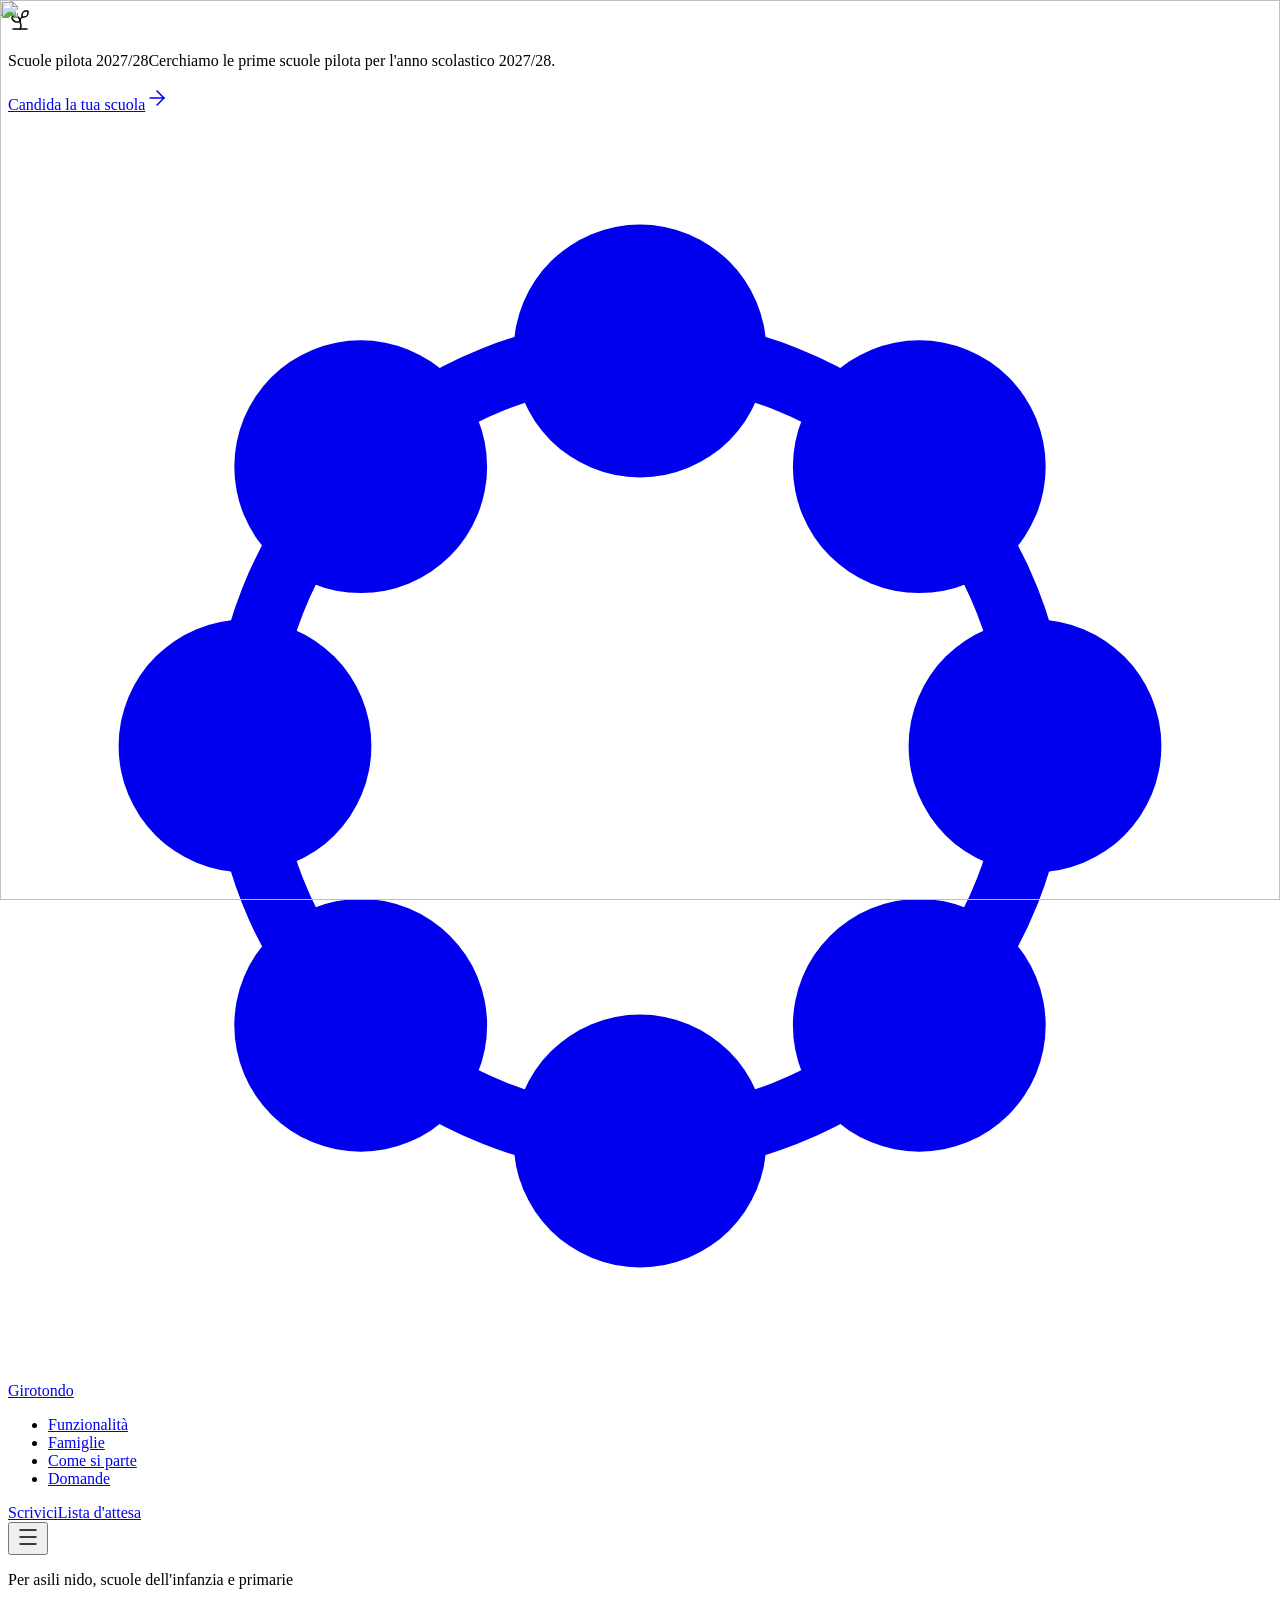
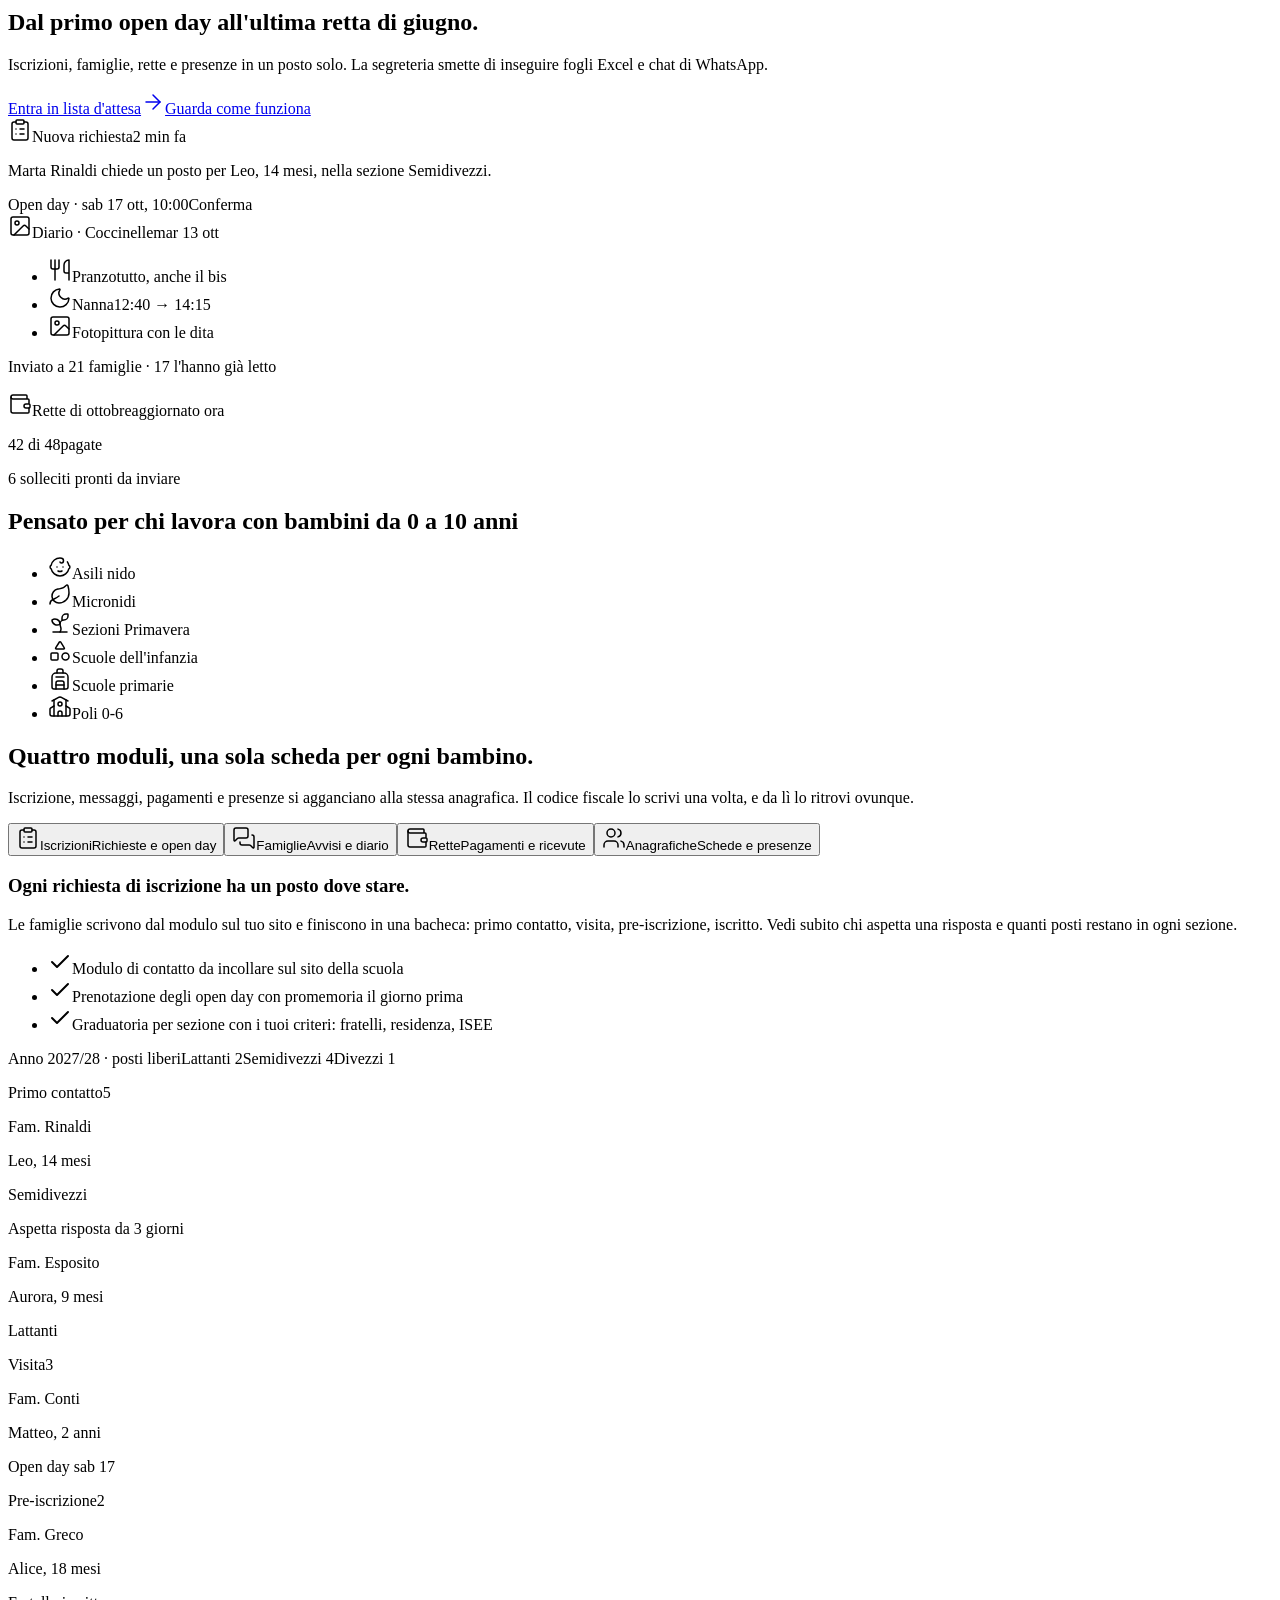
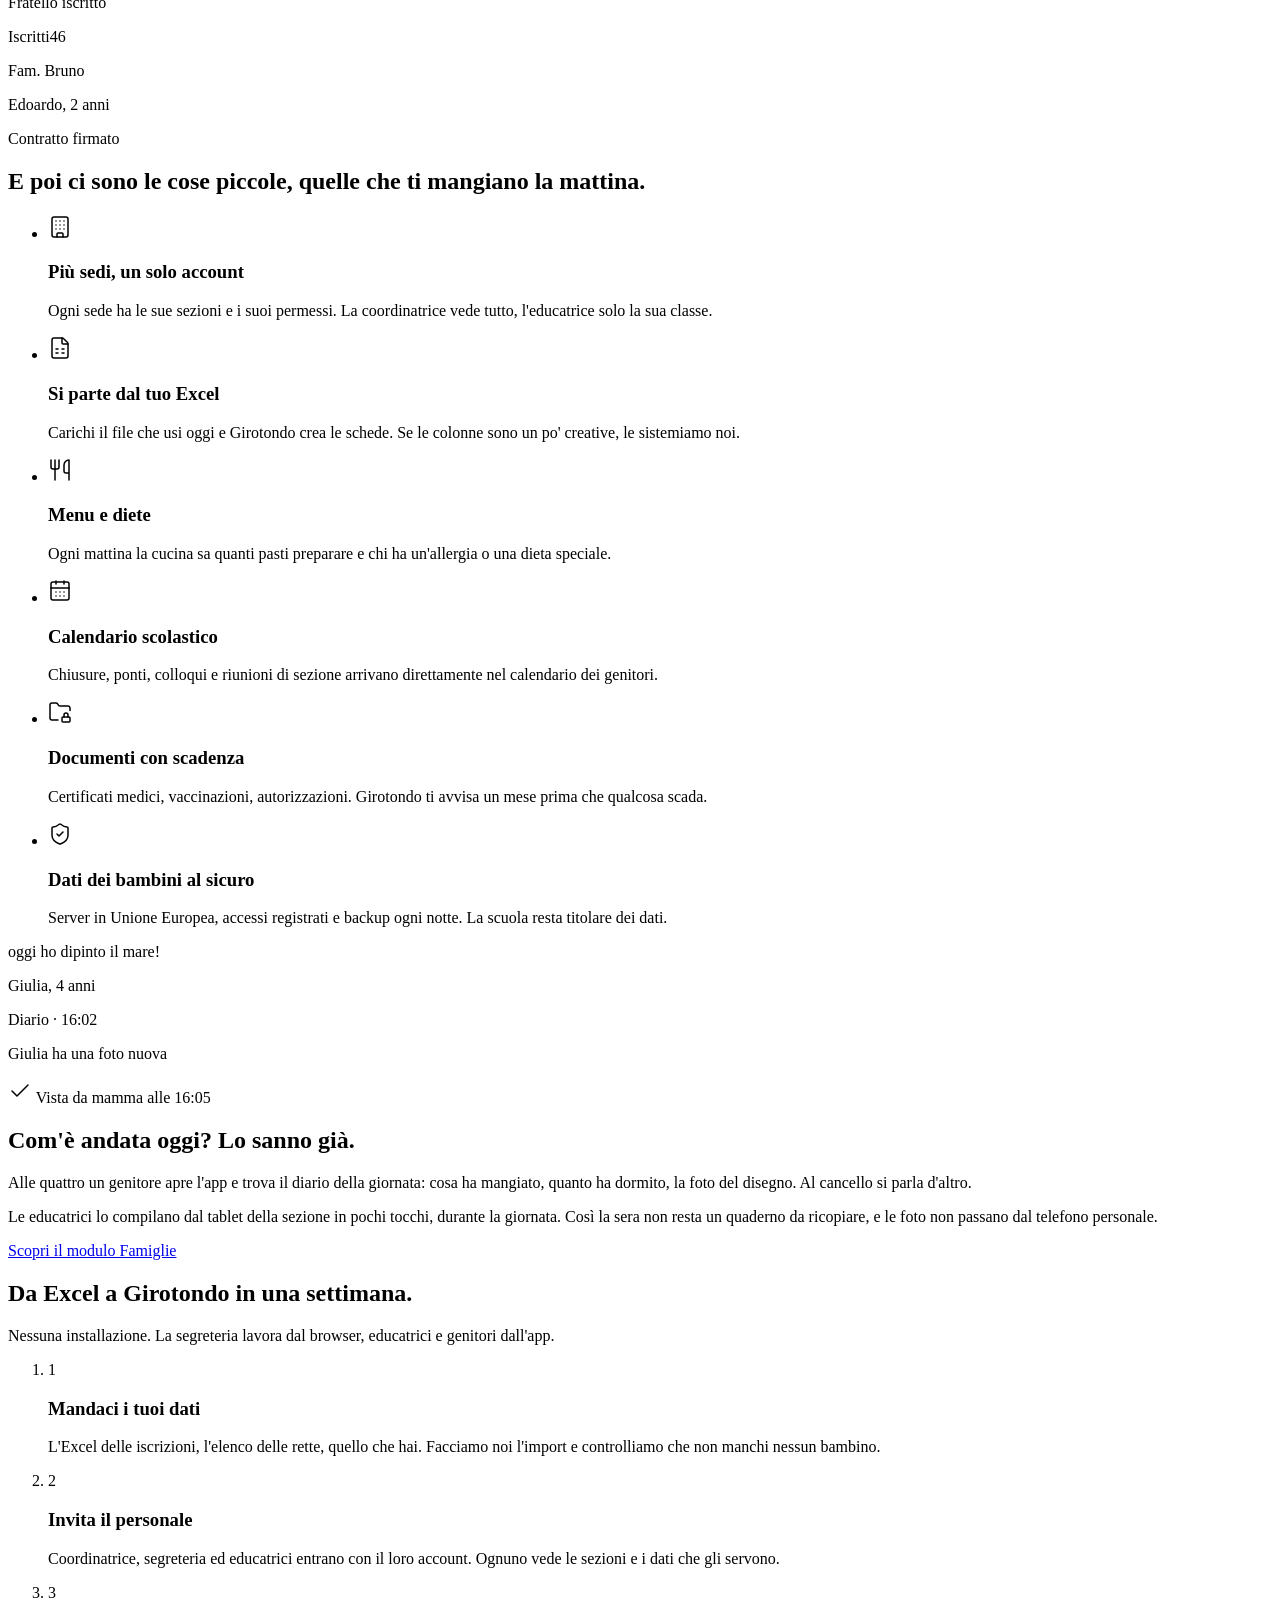
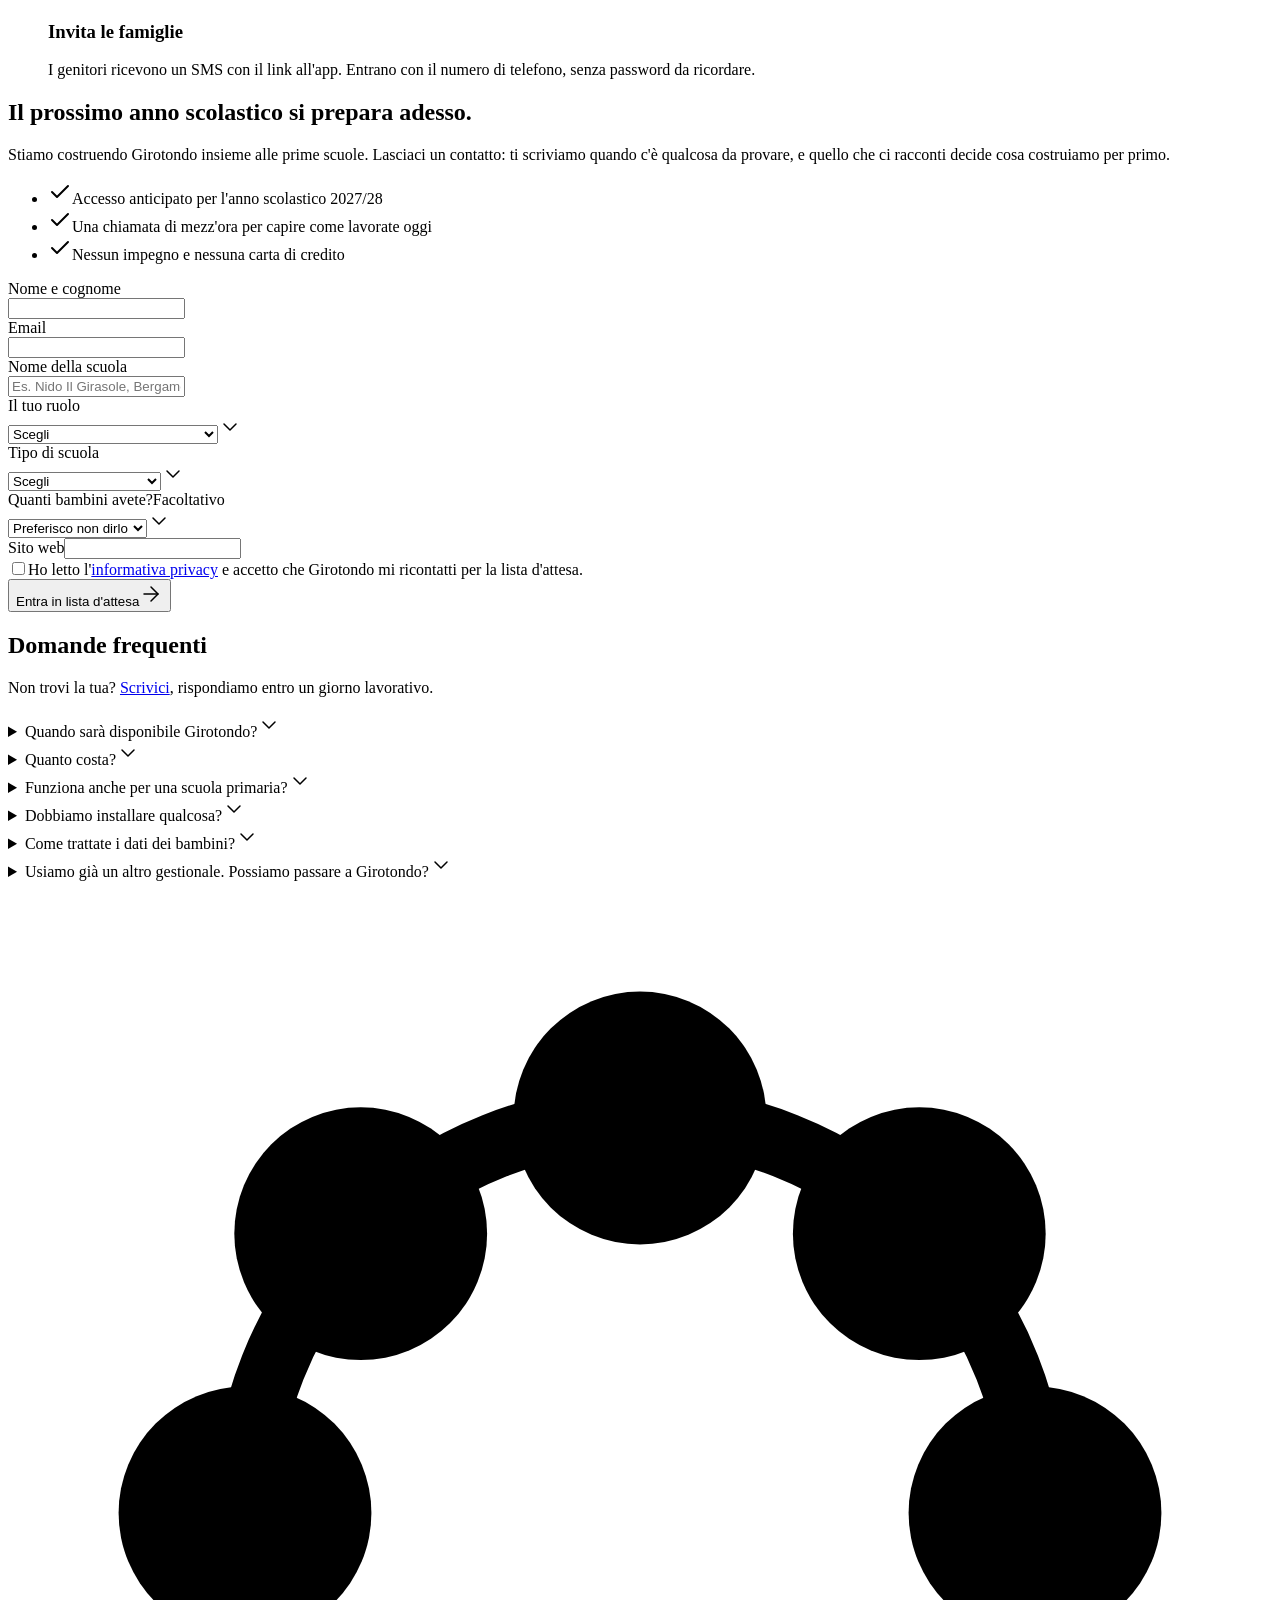
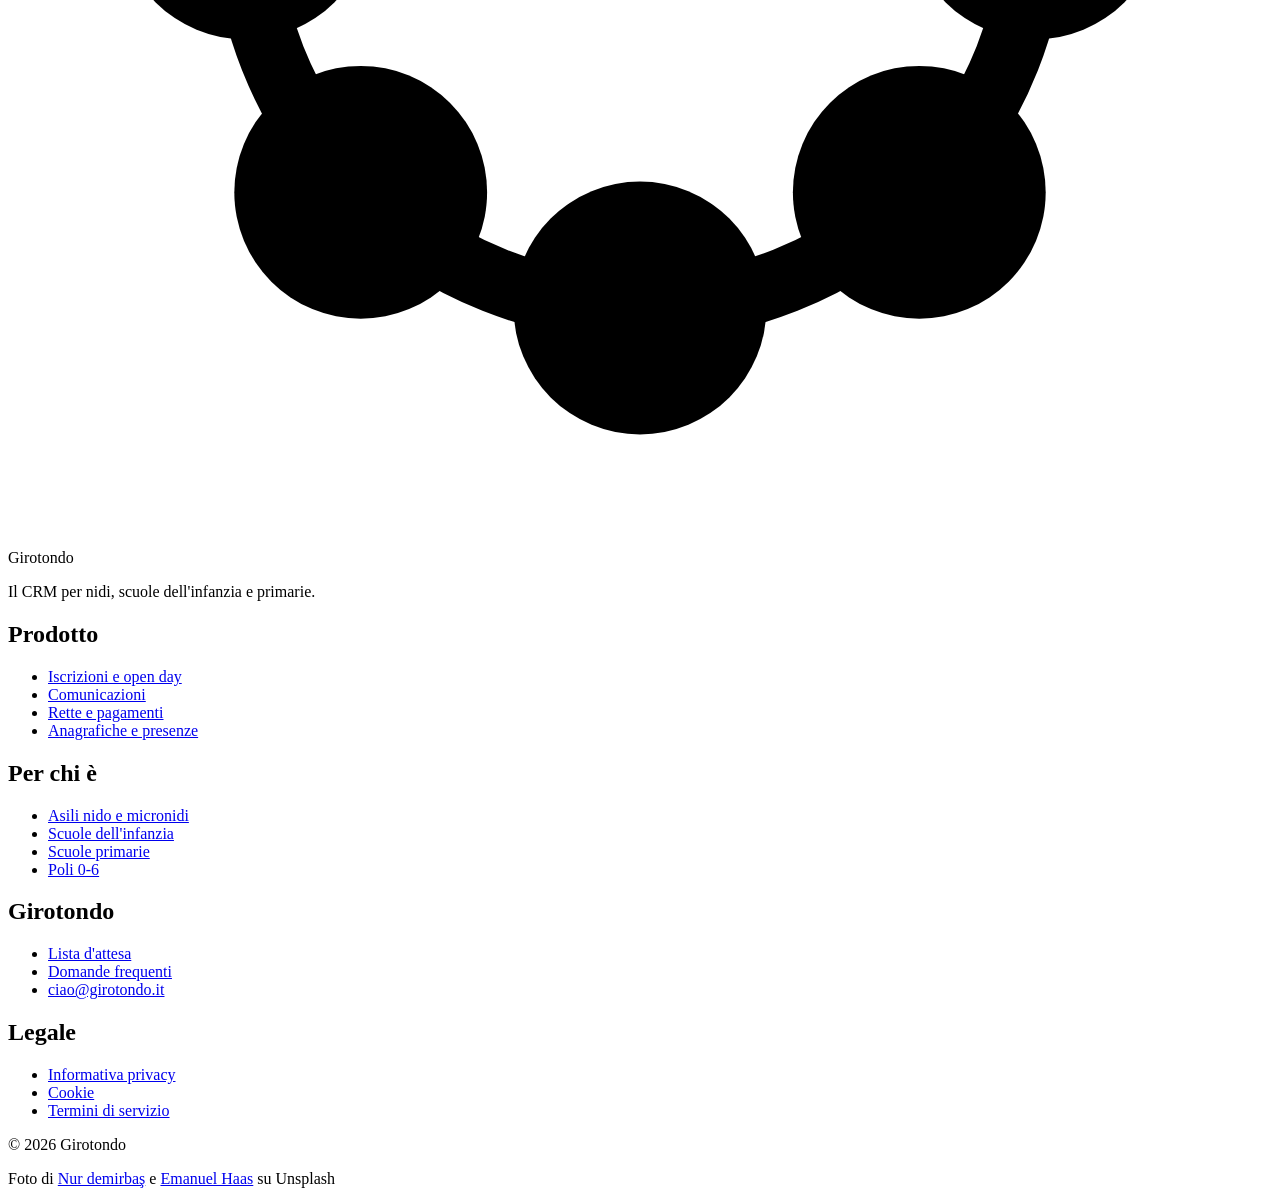
==== commit 50094307: "Update preview: Next.js static export of the landing Co-Authored-By: Claude Opus 5.5 <noreply@anthro" ====
--- a/index.html
+++ b/index.html
@@ -1,128 +1 @@
-<!doctype html>
-<html lang="it">
-<head>
-<meta charset="utf-8">
-<meta name="viewport" content="width=device-width, initial-scale=1, viewport-fit=cover">
-<meta name="robots" content="noindex, nofollow">
-<meta name="theme-color" content="#f2f0eb">
-<link rel="icon" href="icon.svg" type="image/svg+xml">
-<title>Girotondo</title>
-<meta name="description" content="Il CRM per nidi, scuole dell'infanzia e primarie">
-<link rel="preconnect" href="https://fonts.googleapis.com">
-<link rel="preconnect" href="https://fonts.gstatic.com" crossorigin>
-<link rel="stylesheet" href="https://fonts.googleapis.com/css2?family=Caveat:wght@400..700&family=Inter:wght@100..900&display=swap">
-<style>
-@font-face{font-family:Inter Fallback;src:local(Arial);ascent-override:90.44%;descent-override:22.52%;line-gap-override:0.0%;size-adjust:107.12%}.MOT0tq_className{font-family:Inter,Inter Fallback;font-style:normal}.MOT0tq_variable{--font-inter:"Inter", "Inter Fallback"}
-@font-face{font-family:Caveat Fallback;src:local(Arial);ascent-override:124.77%;descent-override:38.99%;line-gap-override:0.0%;size-adjust:76.94%}.Rb_A3a_className{font-family:Caveat,Caveat Fallback;font-style:normal}.Rb_A3a_variable{--font-caveat:"Caveat", "Caveat Fallback"}
-@layer properties{@supports (((-webkit-hyphens:none)) and (not (margin-trim:inline))) or ((-moz-orient:inline) and (not (color:rgb(from red r g b)))){*,:before,:after,::backdrop{--tw-translate-x:0;--tw-translate-y:0;--tw-translate-z:0;--tw-rotate-x:initial;--tw-rotate-y:initial;--tw-rotate-z:initial;--tw-skew-x:initial;--tw-skew-y:initial;--tw-space-y-reverse:0;--tw-divide-y-reverse:0;--tw-border-style:solid;--tw-leading:initial;--tw-font-weight:initial;--tw-tracking:initial;--tw-ordinal:initial;--tw-slashed-zero:initial;--tw-numeric-figure:initial;--tw-numeric-spacing:initial;--tw-numeric-fraction:initial;--tw-backdrop-blur:initial;--tw-backdrop-brightness:initial;--tw-backdrop-contrast:initial;--tw-backdrop-grayscale:initial;--tw-backdrop-hue-rotate:initial;--tw-backdrop-invert:initial;--tw-backdrop-opacity:initial;--tw-backdrop-saturate:initial;--tw-backdrop-sepia:initial;--tw-duration:initial;--tw-shadow:0 0 #0000;--tw-shadow-color:initial;--tw-shadow-alpha:100%;--tw-inset-shadow:0 0 #0000;--tw-inset-shadow-color:initial;--tw-inset-shadow-alpha:100%;--tw-ring-color:initial;--tw-ring-shadow:0 0 #0000;--tw-inset-ring-color:initial;--tw-inset-ring-shadow:0 0 #0000;--tw-ring-inset:initial;--tw-ring-offset-width:0px;--tw-ring-offset-color:#fff;--tw-ring-offset-shadow:0 0 #0000;--tw-outline-style:solid}}}@layer theme{:root,:host{--font-sans:var(--font-inter), "Super Sans VF", ui-sans-serif, system-ui, -apple-system, BlinkMacSystemFont, "Segoe UI", Roboto, sans-serif;--font-mono:ui-monospace, SFMono-Regular, Menlo, Monaco, Consolas, "Liberation Mono", "Courier New", monospace;--spacing:.25rem;--container-xs:20rem;--container-lg:32rem;--container-xl:36rem;--container-2xl:42rem;--container-3xl:48rem;--font-weight-bold:700;--radius-lg:8px;--radius-xl:12px;--blur-sm:8px;--blur-md:12px;--default-transition-duration:.15s;--default-transition-timing-function:cubic-bezier(.4, 0, .2, 1);--default-font-family:var(--font-sans);--default-mono-font-family:var(--font-mono);--color-midnight-wine:#421d24;--color-royal-violet:#714cb6;--color-lilac-mist:#d4c7ff;--color-deep-lagoon:#0c4243;--color-warm-parchment:#f2f0eb;--color-soft-mist:#e3e3e2;--color-ink-charcoal:#292827;--color-stone-gray:#666;--color-paper-white:#fff;--font-hand:var(--font-caveat), cursive;--font-weight-w460:460;--font-weight-w540:540;--text-caption:12px;--text-caption--line-height:1.5;--text-body-sm:14px;--text-body-sm--line-height:1.5;--text-body:16px;--text-body--line-height:1.5;--text-lead:18px;--text-lead--line-height:1.5;--text-lead--letter-spacing:-.008em;--text-label-bold:19px;--text-label-bold--line-height:1.5;--text-title:20px;--text-title--line-height:1.3;--text-title--letter-spacing:-.007em;--text-heading-sm:28px;--text-heading-sm--line-height:1.14;--text-heading-sm--letter-spacing:-.022em;--text-heading:48px;--text-heading--line-height:1;--text-heading--letter-spacing:-.024em;--text-display:64px;--text-display--line-height:.98;--text-display--letter-spacing:-.028em;--radius-full:999px;--radius-tab:8px;--radius-card:16px;--radius-pill:999px;--radius-button:16px;--radius-button-sm:8px;--animate-float:float 7s ease-in-out infinite}}@layer base{*,:after,:before,::backdrop{box-sizing:border-box;border:0 solid;margin:0;padding:0}::file-selector-button{box-sizing:border-box;border:0 solid;margin:0;padding:0}html,:host{-webkit-text-size-adjust:100%;tab-size:4;line-height:1.5;font-family:var(--default-font-family,-apple-system, BlinkMacSystemFont, "Segoe UI", Roboto, "Helvetica Neue", "Noto Sans", Arial, sans-serif, "Apple Color Emoji", "Segoe UI Emoji", "Segoe UI Symbol", "Noto Color Emoji");font-feature-settings:var(--default-font-feature-settings,normal);font-variation-settings:var(--default-font-variation-settings,normal);-webkit-tap-highlight-color:transparent}hr{height:0;color:inherit;border-top-width:1px}abbr:where([title]){-webkit-text-decoration:underline dotted;text-decoration:underline dotted}h1,h2,h3,h4,h5,h6{font-size:inherit;font-weight:inherit}a{color:inherit;-webkit-text-decoration:inherit;-webkit-text-decoration:inherit;-webkit-text-decoration:inherit;-webkit-text-decoration:inherit;text-decoration:inherit}b,strong{font-weight:bolder}code,kbd,samp,pre{font-family:var(--default-mono-font-family,ui-monospace, SFMono-Regular, Menlo, Monaco, Consolas, "Liberation Mono", "Courier New", monospace);font-feature-settings:var(--default-mono-font-feature-settings,normal);font-variation-settings:var(--default-mono-font-variation-settings,normal);font-size:1em}small{font-size:80%}sub,sup{vertical-align:baseline;font-size:75%;line-height:0;position:relative}sub{bottom:-.25em}sup{top:-.5em}table{text-indent:0;border-color:inherit;border-collapse:collapse}:-moz-focusring:where(:not(iframe)){outline:auto}progress{vertical-align:baseline}summary{display:list-item}ol,ul,menu{list-style:none}img,svg,video,canvas,audio,iframe,embed,object{vertical-align:middle;display:block}img,video{max-width:100%;height:auto}button,input,select,optgroup,textarea{font:inherit;font-feature-settings:inherit;font-variation-settings:inherit;letter-spacing:inherit;color:inherit;opacity:1;background-color:#0000;border-radius:0}::file-selector-button{font:inherit;font-feature-settings:inherit;font-variation-settings:inherit;letter-spacing:inherit;color:inherit;opacity:1;background-color:#0000;border-radius:0}:where(select:is([multiple],[size])) optgroup{font-weight:bolder}:where(select:is([multiple],[size])) optgroup option{padding-inline-start:20px}::file-selector-button{margin-inline-end:4px}::placeholder{opacity:1}@supports (not ((-webkit-appearance:-apple-pay-button))) or (contain-intrinsic-size:1px){::placeholder{color:currentColor}@supports (color:color-mix(in lab, red, red)){::placeholder{color:color-mix(in oklab, currentcolor 50%, transparent)}}}textarea{resize:vertical}::-webkit-search-decoration{-webkit-appearance:none}::-webkit-date-and-time-value{min-height:1lh;text-align:inherit}::-webkit-datetime-edit{display:inline-flex}::-webkit-datetime-edit-fields-wrapper{padding:0}::-webkit-datetime-edit{padding-block:0}::-webkit-datetime-edit-year-field{padding-block:0}::-webkit-datetime-edit-month-field{padding-block:0}::-webkit-datetime-edit-day-field{padding-block:0}::-webkit-datetime-edit-hour-field{padding-block:0}::-webkit-datetime-edit-minute-field{padding-block:0}::-webkit-datetime-edit-second-field{padding-block:0}::-webkit-datetime-edit-millisecond-field{padding-block:0}::-webkit-datetime-edit-meridiem-field{padding-block:0}::-webkit-calendar-picker-indicator{line-height:1}:-moz-ui-invalid{box-shadow:none}button,input:where([type=button],[type=reset],[type=submit]){appearance:button}::file-selector-button{appearance:button}::-webkit-inner-spin-button{height:auto}::-webkit-outer-spin-button{height:auto}[hidden]:where(:not([hidden=until-found])){display:none!important}}@layer components;@layer utilities{.pointer-events-none{pointer-events:none}.visible{visibility:visible}.absolute{position:absolute}.relative{position:relative}.sticky{position:sticky}.inset-0{inset:0}.inset-\[10\%_8\%_6\%_12\%\]{inset:10% 8% 6% 12%}.top-0{top:0}.top-1\/2{top:50%}.top-\[2\%\]{top:2%}.top-\[6\%\]{top:6%}.top-\[48\%\]{top:48%}.right-4{right:calc(var(--spacing) * 4)}.right-\[-4\%\]{right:-4%}.right-\[2\%\]{right:2%}.right-\[4\%\]{right:4%}.bottom-\[1\%\]{bottom:1%}.bottom-\[10\%\]{bottom:10%}.bottom-\[18\%\]{bottom:18%}.-left-\[4\%\]{left:-4%}.-left-\[9999px\]{left:-9999px}.left-\[2\%\]{left:2%}.left-\[14\%\]{left:14%}.isolate{isolation:isolate}.-z-10{z-index:calc(10 * -1)}.-z-20{z-index:calc(20 * -1)}.z-50{z-index:50}.page-container{width:100%;max-width:calc(var(--page-max-width) + 2 * 16px);margin-inline:auto;padding-inline:16px}@media (min-width:48rem){.page-container{max-width:calc(var(--page-max-width) + 2 * 32px);padding-inline:32px}}.-mx-1{margin-inline:calc(var(--spacing) * -1)}.mx-auto{margin-inline:auto}.mt-0\.5{margin-top:calc(var(--spacing) * .5)}.mt-1{margin-top:var(--spacing)}.mt-1\.5{margin-top:calc(var(--spacing) * 1.5)}.mt-2{margin-top:calc(var(--spacing) * 2)}.mt-3{margin-top:calc(var(--spacing) * 3)}.mt-4{margin-top:calc(var(--spacing) * 4)}.mt-5{margin-top:calc(var(--spacing) * 5)}.mt-6{margin-top:calc(var(--spacing) * 6)}.mt-8{margin-top:calc(var(--spacing) * 8)}.mt-10{margin-top:calc(var(--spacing) * 10)}.mt-16{margin-top:calc(var(--spacing) * 16)}.-mr-2{margin-right:calc(var(--spacing) * -2)}.ml-auto{margin-left:auto}.block{display:block}.flex{display:flex}.grid{display:grid}.hidden{display:none}.inline{display:inline}.inline-flex{display:inline-flex}.aspect-\[4\/3\]{aspect-ratio:4/3}.aspect-\[4\/5\]{aspect-ratio:4/5}.size-3\.5{width:calc(var(--spacing) * 3.5);height:calc(var(--spacing) * 3.5)}.size-4{width:calc(var(--spacing) * 4);height:calc(var(--spacing) * 4)}.size-5{width:calc(var(--spacing) * 5);height:calc(var(--spacing) * 5)}.size-6{width:calc(var(--spacing) * 6);height:calc(var(--spacing) * 6)}.size-7{width:calc(var(--spacing) * 7);height:calc(var(--spacing) * 7)}.size-8{width:calc(var(--spacing) * 8);height:calc(var(--spacing) * 8)}.size-9{width:calc(var(--spacing) * 9);height:calc(var(--spacing) * 9)}.size-10{width:calc(var(--spacing) * 10);height:calc(var(--spacing) * 10)}.h-1\.5{height:calc(var(--spacing) * 1.5)}.h-12{height:calc(var(--spacing) * 12)}.h-16{height:calc(var(--spacing) * 16)}.h-\[22\%\]{height:22%}.h-\[38\%\]{height:38%}.h-\[46\%\]{height:46%}.h-full{height:100%}.min-h-5{min-height:calc(var(--spacing) * 5)}.min-h-full{min-height:100%}.w-\[34\%\]{width:34%}.w-\[48\%\]{width:48%}.w-\[58\%\]{width:58%}.w-\[62\%\]{width:62%}.w-\[82\%\]{width:82%}.w-\[87\.5\%\]{width:87.5%}.w-full{width:100%}.max-w-2xl{max-width:var(--container-2xl)}.max-w-3xl{max-width:var(--container-3xl)}.max-w-\[22ch\]{max-width:22ch}.max-w-\[36rem\]{max-width:36rem}.max-w-\[60\%\]{max-width:60%}.max-w-\[460px\]{max-width:460px}.max-w-\[1080px\]{max-width:1080px}.max-w-lg{max-width:var(--container-lg)}.max-w-xl{max-width:var(--container-xl)}.max-w-xs{max-width:var(--container-xs)}.min-w-0{min-width:0}.min-w-\[140px\]{min-width:140px}.flex-1{flex:1}.shrink-0{flex-shrink:0}.-translate-y-1\/2{--tw-translate-y:calc(calc(1 / 2 * 100%) * -1);translate:var(--tw-translate-x) var(--tw-translate-y)}.-rotate-3{rotate:-3deg}.rotate-2{rotate:2deg}.transform{transform:var(--tw-rotate-x,) var(--tw-rotate-y,) var(--tw-rotate-z,) var(--tw-skew-x,) var(--tw-skew-y,)}.cursor-pointer{cursor:pointer}.list-none{list-style-type:none}.appearance-none{appearance:none}.grid-cols-2{grid-template-columns:repeat(2,minmax(0,1fr))}.flex-col{flex-direction:column}.flex-wrap{flex-wrap:wrap}.items-baseline{align-items:baseline}.items-center{align-items:center}.items-end{align-items:flex-end}.items-start{align-items:flex-start}.justify-between{justify-content:space-between}.justify-center{justify-content:center}.gap-1{gap:var(--spacing)}.gap-2{gap:calc(var(--spacing) * 2)}.gap-3{gap:calc(var(--spacing) * 3)}.gap-4{gap:calc(var(--spacing) * 4)}.gap-5{gap:calc(var(--spacing) * 5)}.gap-6{gap:calc(var(--spacing) * 6)}.gap-8{gap:calc(var(--spacing) * 8)}.gap-10{gap:calc(var(--spacing) * 10)}.gap-12{gap:calc(var(--spacing) * 12)}.gap-px{gap:1px}:where(.space-y-2>:not(:last-child)){--tw-space-y-reverse:0;margin-block-start:calc(calc(var(--spacing) * 2) * var(--tw-space-y-reverse));margin-block-end:calc(calc(var(--spacing) * 2) * calc(1 - var(--tw-space-y-reverse)))}:where(.space-y-3>:not(:last-child)){--tw-space-y-reverse:0;margin-block-start:calc(calc(var(--spacing) * 3) * var(--tw-space-y-reverse));margin-block-end:calc(calc(var(--spacing) * 3) * calc(1 - var(--tw-space-y-reverse)))}.gap-x-3{column-gap:calc(var(--spacing) * 3)}.gap-y-1{row-gap:var(--spacing)}:where(.divide-y>:not(:last-child)){--tw-divide-y-reverse:0;border-bottom-style:var(--tw-border-style);border-top-style:var(--tw-border-style);border-top-width:calc(1px * var(--tw-divide-y-reverse));border-bottom-width:calc(1px * calc(1 - var(--tw-divide-y-reverse)))}:where(.divide-soft-mist>:not(:last-child)){border-color:var(--color-soft-mist)}.overflow-hidden{overflow:hidden}.overflow-x-auto{overflow-x:auto}.rounded-\[24px\]{border-radius:24px}.rounded-button{border-radius:var(--radius-button)}.rounded-button-sm{border-radius:var(--radius-button-sm)}.rounded-card{border-radius:var(--radius-card)}.rounded-full{border-radius:var(--radius-full)}.rounded-lg{border-radius:var(--radius-lg)}.rounded-pill{border-radius:var(--radius-pill)}.rounded-tab{border-radius:var(--radius-tab)}.rounded-xl{border-radius:var(--radius-xl)}.border{border-style:var(--tw-border-style);border-width:1px}.border-t{border-top-style:var(--tw-border-style);border-top-width:1px}.border-b{border-bottom-style:var(--tw-border-style);border-bottom-width:1px}.border-l{border-left-style:var(--tw-border-style);border-left-width:1px}.border-ink-charcoal{border-color:var(--color-ink-charcoal)}.border-midnight-wine{border-color:var(--color-midnight-wine)}.border-paper-white{border-color:var(--color-paper-white)}.border-paper-white\/15{border-color:#ffffff26}@supports (color:color-mix(in lab, red, red)){.border-paper-white\/15{border-color:color-mix(in oklab, var(--color-paper-white) 15%, transparent)}}.border-paper-white\/20{border-color:#fff3}@supports (color:color-mix(in lab, red, red)){.border-paper-white\/20{border-color:color-mix(in oklab, var(--color-paper-white) 20%, transparent)}}.border-paper-white\/30{border-color:#ffffff4d}@supports (color:color-mix(in lab, red, red)){.border-paper-white\/30{border-color:color-mix(in oklab, var(--color-paper-white) 30%, transparent)}}.border-paper-white\/40{border-color:#fff6}@supports (color:color-mix(in lab, red, red)){.border-paper-white\/40{border-color:color-mix(in oklab, var(--color-paper-white) 40%, transparent)}}.border-soft-mist{border-color:var(--color-soft-mist)}.border-transparent{border-color:#0000}.atmosphere{background-color:var(--color-warm-parchment);background-image:radial-gradient(40% 60% at 68%,#714cb68c,#0000 70%),radial-gradient(35% 55% at 93%,#608cff80,#0000 70%),radial-gradient(45% 45% at 50% 98%,#ff96be8c,#0000 70%),radial-gradient(40% 40% at 50% 75%,#78dce680,#0000 70%)}.bg-\[rgb\(120_170_255\/0\.4\)\]{background-color:#78aaff66}.bg-\[rgb\(255_170_200\/0\.45\)\]{background-color:#ffaac873}.bg-deep-lagoon{background-color:var(--color-deep-lagoon)}.bg-lilac-mist{background-color:var(--color-lilac-mist)}.bg-lilac-mist\/50{background-color:#d4c7ff80}@supports (color:color-mix(in lab, red, red)){.bg-lilac-mist\/50{background-color:color-mix(in oklab, var(--color-lilac-mist) 50%, transparent)}}.bg-midnight-wine{background-color:var(--color-midnight-wine)}.bg-paper-white{background-color:var(--color-paper-white)}.bg-paper-white\/10{background-color:#ffffff1a}@supports (color:color-mix(in lab, red, red)){.bg-paper-white\/10{background-color:color-mix(in oklab, var(--color-paper-white) 10%, transparent)}}.bg-paper-white\/85{background-color:#ffffffd9}@supports (color:color-mix(in lab, red, red)){.bg-paper-white\/85{background-color:color-mix(in oklab, var(--color-paper-white) 85%, transparent)}}.bg-soft-mist{background-color:var(--color-soft-mist)}.bg-warm-parchment{background-color:var(--color-warm-parchment)}.bg-warm-parchment\/80{background-color:#f2f0ebcc}@supports (color:color-mix(in lab, red, red)){.bg-warm-parchment\/80{background-color:color-mix(in oklab, var(--color-warm-parchment) 80%, transparent)}}.object-cover{object-fit:cover}.object-\[50\%_45\%\]{object-position:50% 45%}.p-3{padding:calc(var(--spacing) * 3)}.p-4{padding:calc(var(--spacing) * 4)}.p-5{padding:calc(var(--spacing) * 5)}.p-6{padding:calc(var(--spacing) * 6)}.p-24{padding:calc(var(--spacing) * 24)}.px-0{padding-inline:0}.px-1{padding-inline:var(--spacing)}.px-2{padding-inline:calc(var(--spacing) * 2)}.px-2\.5{padding-inline:calc(var(--spacing) * 2.5)}.px-3{padding-inline:calc(var(--spacing) * 3)}.px-4{padding-inline:calc(var(--spacing) * 4)}.px-5{padding-inline:calc(var(--spacing) * 5)}.py-0\.5{padding-block:calc(var(--spacing) * .5)}.py-1{padding-block:var(--spacing)}.py-1\.5{padding-block:calc(var(--spacing) * 1.5)}.py-2{padding-block:calc(var(--spacing) * 2)}.py-2\.5{padding-block:calc(var(--spacing) * 2.5)}.py-3{padding-block:calc(var(--spacing) * 3)}.py-4{padding-block:calc(var(--spacing) * 4)}.py-5{padding-block:calc(var(--spacing) * 5)}.py-6{padding-block:calc(var(--spacing) * 6)}.py-16{padding-block:calc(var(--spacing) * 16)}.pt-3{padding-top:calc(var(--spacing) * 3)}.pt-6{padding-top:calc(var(--spacing) * 6)}.pt-12{padding-top:calc(var(--spacing) * 12)}.pt-20{padding-top:calc(var(--spacing) * 20)}.pr-10{padding-right:calc(var(--spacing) * 10)}.pb-1{padding-bottom:var(--spacing)}.pb-6{padding-bottom:calc(var(--spacing) * 6)}.pb-10{padding-bottom:calc(var(--spacing) * 10)}.pb-16{padding-bottom:calc(var(--spacing) * 16)}.pl-3{padding-left:calc(var(--spacing) * 3)}.text-center{text-align:center}.text-left{text-align:left}.text-right{text-align:right}.font-hand{font-family:var(--font-hand)}.text-heading{font-size:var(--text-heading);line-height:var(--tw-leading,var(--text-heading--line-height));letter-spacing:var(--tw-tracking,var(--text-heading--letter-spacing))}.text-heading-sm{font-size:var(--text-heading-sm);line-height:var(--tw-leading,var(--text-heading-sm--line-height));letter-spacing:var(--tw-tracking,var(--text-heading-sm--letter-spacing))}.text-lead{font-size:var(--text-lead);line-height:var(--tw-leading,var(--text-lead--line-height));letter-spacing:var(--tw-tracking,var(--text-lead--letter-spacing))}.text-title{font-size:var(--text-title);line-height:var(--tw-leading,var(--text-title--line-height));letter-spacing:var(--tw-tracking,var(--text-title--letter-spacing))}.text-body{font-size:var(--text-body);line-height:var(--tw-leading,var(--text-body--line-height))}.text-body-sm{font-size:var(--text-body-sm);line-height:var(--tw-leading,var(--text-body-sm--line-height))}.text-caption{font-size:var(--text-caption);line-height:var(--tw-leading,var(--text-caption--line-height))}.text-label-bold{font-size:var(--text-label-bold);line-height:var(--tw-leading,var(--text-label-bold--line-height))}.text-\[22px\]{font-size:22px}.text-\[28px\]{font-size:28px}.text-\[36px\]{font-size:36px}.text-\[40px\]{font-size:40px}.leading-\[1\.02\]{--tw-leading:1.02;line-height:1.02}.leading-\[1\.04\]{--tw-leading:1.04;line-height:1.04}.leading-\[1\]{--tw-leading:1;line-height:1}.font-bold{--tw-font-weight:var(--font-weight-bold);font-weight:var(--font-weight-bold)}.font-w460{--tw-font-weight:var(--font-weight-w460);font-weight:var(--font-weight-w460)}.font-w540{--tw-font-weight:var(--font-weight-w540);font-weight:var(--font-weight-w540)}.tracking-\[-0\.02em\]{--tw-tracking:-.02em;letter-spacing:-.02em}.tracking-\[-0\.022em\]{--tw-tracking:-.022em;letter-spacing:-.022em}.tracking-\[-0\.024em\]{--tw-tracking:-.024em;letter-spacing:-.024em}.tracking-\[-0\.025em\]{--tw-tracking:-.025em;letter-spacing:-.025em}.tracking-\[-0\.026em\]{--tw-tracking:-.026em;letter-spacing:-.026em}.text-balance{text-wrap:balance}.whitespace-nowrap{white-space:nowrap}.link{color:var(--color-royal-violet);text-underline-offset:3px;text-decoration-line:underline;text-decoration-color:#0000;transition:text-decoration-color .2s}.link:hover{text-decoration-color:currentColor}.text-ink-charcoal{color:var(--color-ink-charcoal)}.text-midnight-wine{color:var(--color-midnight-wine)}.text-paper-white{color:var(--color-paper-white)}.text-paper-white\/60{color:#fff9}@supports (color:color-mix(in lab, red, red)){.text-paper-white\/60{color:color-mix(in oklab, var(--color-paper-white) 60%, transparent)}}.text-paper-white\/70{color:#ffffffb3}@supports (color:color-mix(in lab, red, red)){.text-paper-white\/70{color:color-mix(in oklab, var(--color-paper-white) 70%, transparent)}}.text-paper-white\/80{color:#fffc}@supports (color:color-mix(in lab, red, red)){.text-paper-white\/80{color:color-mix(in oklab, var(--color-paper-white) 80%, transparent)}}.text-paper-white\/90{color:#ffffffe6}@supports (color:color-mix(in lab, red, red)){.text-paper-white\/90{color:color-mix(in oklab, var(--color-paper-white) 90%, transparent)}}.text-stone-gray{color:var(--color-stone-gray)}.tabular-nums{--tw-numeric-spacing:tabular-nums;font-variant-numeric:var(--tw-ordinal,) var(--tw-slashed-zero,) var(--tw-numeric-figure,) var(--tw-numeric-spacing,) var(--tw-numeric-fraction,)}.underline{text-decoration-line:underline}.decoration-transparent{text-decoration-color:#0000}.underline-offset-2{text-underline-offset:2px}.underline-offset-4{text-underline-offset:4px}.accent-midnight-wine{accent-color:var(--color-midnight-wine)}.backdrop-blur-\[2px\]{--tw-backdrop-blur:blur(2px);-webkit-backdrop-filter:var(--tw-backdrop-blur,) var(--tw-backdrop-brightness,) var(--tw-backdrop-contrast,) var(--tw-backdrop-grayscale,) var(--tw-backdrop-hue-rotate,) var(--tw-backdrop-invert,) var(--tw-backdrop-opacity,) var(--tw-backdrop-saturate,) var(--tw-backdrop-sepia,);backdrop-filter:var(--tw-backdrop-blur,) var(--tw-backdrop-brightness,) var(--tw-backdrop-contrast,) var(--tw-backdrop-grayscale,) var(--tw-backdrop-hue-rotate,) var(--tw-backdrop-invert,) var(--tw-backdrop-opacity,) var(--tw-backdrop-saturate,) var(--tw-backdrop-sepia,)}.backdrop-blur-md{--tw-backdrop-blur:blur(var(--blur-md));-webkit-backdrop-filter:var(--tw-backdrop-blur,) var(--tw-backdrop-brightness,) var(--tw-backdrop-contrast,) var(--tw-backdrop-grayscale,) var(--tw-backdrop-hue-rotate,) var(--tw-backdrop-invert,) var(--tw-backdrop-opacity,) var(--tw-backdrop-saturate,) var(--tw-backdrop-sepia,);backdrop-filter:var(--tw-backdrop-blur,) var(--tw-backdrop-brightness,) var(--tw-backdrop-contrast,) var(--tw-backdrop-grayscale,) var(--tw-backdrop-hue-rotate,) var(--tw-backdrop-invert,) var(--tw-backdrop-opacity,) var(--tw-backdrop-saturate,) var(--tw-backdrop-sepia,)}.backdrop-blur-sm{--tw-backdrop-blur:blur(var(--blur-sm));-webkit-backdrop-filter:var(--tw-backdrop-blur,) var(--tw-backdrop-brightness,) var(--tw-backdrop-contrast,) var(--tw-backdrop-grayscale,) var(--tw-backdrop-hue-rotate,) var(--tw-backdrop-invert,) var(--tw-backdrop-opacity,) var(--tw-backdrop-saturate,) var(--tw-backdrop-sepia,);backdrop-filter:var(--tw-backdrop-blur,) var(--tw-backdrop-brightness,) var(--tw-backdrop-contrast,) var(--tw-backdrop-grayscale,) var(--tw-backdrop-hue-rotate,) var(--tw-backdrop-invert,) var(--tw-backdrop-opacity,) var(--tw-backdrop-saturate,) var(--tw-backdrop-sepia,)}.transition-colors{transition-property:color,background-color,border-color,outline-color,text-decoration-color,fill,stroke,--tw-gradient-from,--tw-gradient-via,--tw-gradient-to;transition-timing-function:var(--tw-ease,var(--default-transition-timing-function));transition-duration:var(--tw-duration,var(--default-transition-duration))}.transition-shadow{transition-property:box-shadow;transition-timing-function:var(--tw-ease,var(--default-transition-timing-function));transition-duration:var(--tw-duration,var(--default-transition-duration))}.transition-transform{transition-property:transform,translate,scale,rotate;transition-timing-function:var(--tw-ease,var(--default-transition-timing-function));transition-duration:var(--tw-duration,var(--default-transition-duration))}.duration-200{--tw-duration:.2s;transition-duration:.2s}.duration-300{--tw-duration:.3s;transition-duration:.3s}.outline-none{--tw-outline-style:none;outline-style:none}.\[animation-delay\:-2\.3s\]{animation-delay:-2.3s}.\[animation-delay\:-4\.6s\]{animation-delay:-4.6s}.hero-scrim{background:radial-gradient(70% 55% at 50% 38%,#2928278c,#29282700 75%),linear-gradient(#29282759,#2928270d 40%,#29282773)}.group-open\:rotate-180:is(:where(.group):is([open],:popover-open,:open) *){rotate:180deg}.placeholder\:text-stone-gray\/70::placeholder{color:#666666b3}@supports (color:color-mix(in lab, red, red)){.placeholder\:text-stone-gray\/70::placeholder{color:color-mix(in oklab, var(--color-stone-gray) 70%, transparent)}}.last\:border-0:last-child{border-style:var(--tw-border-style);border-width:0}@media (hover:hover){.hover\:border-paper-white:hover{border-color:var(--color-paper-white)}.hover\:bg-lilac-mist\/70:hover{background-color:#d4c7ffb3}@supports (color:color-mix(in lab, red, red)){.hover\:bg-lilac-mist\/70:hover{background-color:color-mix(in oklab, var(--color-lilac-mist) 70%, transparent)}}.hover\:bg-midnight-wine\/90:hover{background-color:#421d24e6}@supports (color:color-mix(in lab, red, red)){.hover\:bg-midnight-wine\/90:hover{background-color:color-mix(in oklab, var(--color-midnight-wine) 90%, transparent)}}.hover\:bg-paper-white\/10:hover{background-color:#ffffff1a}@supports (color:color-mix(in lab, red, red)){.hover\:bg-paper-white\/10:hover{background-color:color-mix(in oklab, var(--color-paper-white) 10%, transparent)}}.hover\:bg-warm-parchment:hover{background-color:var(--color-warm-parchment)}.hover\:text-paper-white:hover{color:var(--color-paper-white)}.hover\:underline:hover{text-decoration-line:underline}.hover\:decoration-current:hover{text-decoration-color:currentColor}}.focus\:border-royal-violet:focus{border-color:var(--color-royal-violet)}.focus\:shadow-subtle:focus{--tw-shadow:var(--tw-shadow-color,#714cb6) 0px 0px 0px 1px inset;box-shadow:var(--tw-inset-shadow), var(--tw-inset-ring-shadow), var(--tw-ring-offset-shadow), var(--tw-ring-shadow), var(--tw-shadow)}.focus\:outline-none:focus{--tw-outline-style:none;outline-style:none}.focus-visible\:outline-2:focus-visible{outline-style:var(--tw-outline-style);outline-width:2px}.focus-visible\:-outline-offset-2:focus-visible{outline-offset:calc(2px * -1)}.focus-visible\:outline-offset-2:focus-visible{outline-offset:2px}.focus-visible\:outline-royal-violet:focus-visible{outline-color:var(--color-royal-violet)}.disabled\:cursor-not-allowed:disabled{cursor:not-allowed}.disabled\:opacity-60:disabled{opacity:.6}.aria-\[invalid\=true\]\:border-midnight-wine[aria-invalid=true]{border-color:var(--color-midnight-wine)}@media (prefers-reduced-motion:no-preference){.motion-safe\:animate-float{animation:var(--animate-float)}}@media (min-width:40rem){.sm\:col-span-2{grid-column:span 2/span 2}.sm\:block{display:block}.sm\:hidden{display:none}.sm\:inline{display:inline}.sm\:table-cell{display:table-cell}.sm\:grid-cols-2{grid-template-columns:repeat(2,minmax(0,1fr))}.sm\:grid-cols-3{grid-template-columns:repeat(3,minmax(0,1fr))}.sm\:flex-row{flex-direction:row}.sm\:gap-6{gap:calc(var(--spacing) * 6)}.sm\:text-\[34px\]{font-size:34px}.sm\:text-\[52px\]{font-size:52px}}@media (min-width:48rem){.md\:mt-24{margin-top:calc(var(--spacing) * 24)}.md\:block{display:block}.md\:flex{display:flex}.md\:hidden{display:none}.md\:-translate-y-10{--tw-translate-y:calc(var(--spacing) * -10);translate:var(--tw-translate-x) var(--tw-translate-y)}.md\:grid-cols-3{grid-template-columns:repeat(3,minmax(0,1fr))}.md\:grid-cols-4{grid-template-columns:repeat(4,minmax(0,1fr))}.md\:flex-row{flex-direction:row}.md\:items-end{align-items:flex-end}.md\:justify-between{justify-content:space-between}.md\:p-6{padding:calc(var(--spacing) * 6)}.md\:p-8{padding:calc(var(--spacing) * 8)}.md\:p-10{padding:calc(var(--spacing) * 10)}.md\:py-24{padding-block:calc(var(--spacing) * 24)}.md\:pt-16{padding-top:calc(var(--spacing) * 16)}.md\:pt-28{padding-top:calc(var(--spacing) * 28)}.md\:pb-14{padding-bottom:calc(var(--spacing) * 14)}.md\:pb-24{padding-bottom:calc(var(--spacing) * 24)}.md\:text-display{font-size:var(--text-display);line-height:var(--tw-leading,var(--text-display--line-height));letter-spacing:var(--tw-tracking,var(--text-display--letter-spacing))}.md\:text-heading{font-size:var(--text-heading);line-height:var(--tw-leading,var(--text-heading--line-height));letter-spacing:var(--tw-tracking,var(--text-heading--letter-spacing))}}@media (min-width:64rem){.lg\:mx-0{margin-inline:0}.lg\:grid-cols-2{grid-template-columns:repeat(2,minmax(0,1fr))}.lg\:grid-cols-3{grid-template-columns:repeat(3,minmax(0,1fr))}.lg\:grid-cols-6{grid-template-columns:repeat(6,minmax(0,1fr))}.lg\:grid-cols-\[minmax\(0\,4fr\)_minmax\(0\,7fr\)\]{grid-template-columns:minmax(0,4fr) minmax(0,7fr)}.lg\:grid-cols-\[minmax\(0\,4fr\)_minmax\(0\,8fr\)\]{grid-template-columns:minmax(0,4fr) minmax(0,8fr)}.lg\:gap-10{gap:calc(var(--spacing) * 10)}.lg\:gap-16{gap:calc(var(--spacing) * 16)}.lg\:pt-6{padding-top:calc(var(--spacing) * 6)}}.\[\&\:\:-webkit-details-marker\]\:hidden::-webkit-details-marker{display:none}}:root{--spacing-unit:4px;--page-max-width:1200px;--card-padding:16px;--element-gap:8px;--surface-parchment-canvas:#f2f0eb;--surface-paper-card:#fff;--surface-lilac-wash:#d4c7ff;--surface-deep-lagoon-band:#0c4243;--surface-wine-ground:#421d24;--header-height:64px}html{scroll-behavior:smooth;scroll-padding-top:calc(var(--header-height) + 16px)}@media (prefers-reduced-motion:reduce){html{scroll-behavior:auto}}body{background:var(--color-warm-parchment);color:var(--color-ink-charcoal);font-family:var(--font-sans);font-feature-settings:"ss01";-webkit-font-smoothing:antialiased;-moz-osx-font-smoothing:grayscale;font-weight:460}::selection{background:var(--color-lilac-mist);color:var(--color-ink-charcoal)}@property --tw-translate-x{syntax:"*";inherits:false;initial-value:0}@property --tw-translate-y{syntax:"*";inherits:false;initial-value:0}@property --tw-translate-z{syntax:"*";inherits:false;initial-value:0}@property --tw-rotate-x{syntax:"*";inherits:false}@property --tw-rotate-y{syntax:"*";inherits:false}@property --tw-rotate-z{syntax:"*";inherits:false}@property --tw-skew-x{syntax:"*";inherits:false}@property --tw-skew-y{syntax:"*";inherits:false}@property --tw-space-y-reverse{syntax:"*";inherits:false;initial-value:0}@property --tw-divide-y-reverse{syntax:"*";inherits:false;initial-value:0}@property --tw-border-style{syntax:"*";inherits:false;initial-value:solid}@property --tw-leading{syntax:"*";inherits:false}@property --tw-font-weight{syntax:"*";inherits:false}@property --tw-tracking{syntax:"*";inherits:false}@property --tw-ordinal{syntax:"*";inherits:false}@property --tw-slashed-zero{syntax:"*";inherits:false}@property --tw-numeric-figure{syntax:"*";inherits:false}@property --tw-numeric-spacing{syntax:"*";inherits:false}@property --tw-numeric-fraction{syntax:"*";inherits:false}@property --tw-backdrop-blur{syntax:"*";inherits:false}@property --tw-backdrop-brightness{syntax:"*";inherits:false}@property --tw-backdrop-contrast{syntax:"*";inherits:false}@property --tw-backdrop-grayscale{syntax:"*";inherits:false}@property --tw-backdrop-hue-rotate{syntax:"*";inherits:false}@property --tw-backdrop-invert{syntax:"*";inherits:false}@property --tw-backdrop-opacity{syntax:"*";inherits:false}@property --tw-backdrop-saturate{syntax:"*";inherits:false}@property --tw-backdrop-sepia{syntax:"*";inherits:false}@property --tw-duration{syntax:"*";inherits:false}@property --tw-shadow{syntax:"*";inherits:false;initial-value:0 0 #0000}@property --tw-shadow-color{syntax:"*";inherits:false}@property --tw-shadow-alpha{syntax:"<percentage>";inherits:false;initial-value:100%}@property --tw-inset-shadow{syntax:"*";inherits:false;initial-value:0 0 #0000}@property --tw-inset-shadow-color{syntax:"*";inherits:false}@property --tw-inset-shadow-alpha{syntax:"<percentage>";inherits:false;initial-value:100%}@property --tw-ring-color{syntax:"*";inherits:false}@property --tw-ring-shadow{syntax:"*";inherits:false;initial-value:0 0 #0000}@property --tw-inset-ring-color{syntax:"*";inherits:false}@property --tw-inset-ring-shadow{syntax:"*";inherits:false;initial-value:0 0 #0000}@property --tw-ring-inset{syntax:"*";inherits:false}@property --tw-ring-offset-width{syntax:"<length>";inherits:false;initial-value:0}@property --tw-ring-offset-color{syntax:"*";inherits:false;initial-value:#fff}@property --tw-ring-offset-shadow{syntax:"*";inherits:false;initial-value:0 0 #0000}@property --tw-outline-style{syntax:"*";inherits:false;initial-value:solid}@keyframes float{0%,to{transform:translateY(0)}50%{transform:translateY(-8px)}}
-
-
-:root { --font-inter: "Inter", "Inter Fallback"; --font-caveat: "Caveat", "Caveat Fallback"; }
-header.sticky { top: env(safe-area-inset-top, 0px); }
-
-</style>
-</head>
-<body>
-<div hidden=""><!--$--><!--/$--></div><!--&--><div class="bg-midnight-wine text-paper-white"><div class="page-container flex items-center justify-center gap-3 py-3 text-body-sm"><svg xmlns="http://www.w3.org/2000/svg" width="24" height="24" viewBox="0 0 24 24" fill="none" stroke="currentColor" stroke-width="1.5" stroke-linecap="round" stroke-linejoin="round" class="lucide lucide-sprout hidden size-4 shrink-0 sm:block" aria-hidden="true"><path d="M14 9.536V7a4 4 0 0 1 4-4h1.5a.5.5 0 0 1 .5.5V5a4 4 0 0 1-4 4 4 4 0 0 0-4 4c0 2 1 3 1 5a5 5 0 0 1-1 3"></path><path d="M4 9a5 5 0 0 1 8 4 5 5 0 0 1-8-4"></path><path d="M5 21h14"></path></svg><p><span class="sm:hidden">Scuole pilota <!-- -->2027/28</span><span class="hidden sm:inline">Cerchiamo le prime scuole pilota per l&#x27;anno scolastico <!-- -->2027/28<!-- -->.</span></p><a href="#lista-attesa" class="inline-flex shrink-0 items-center gap-1 rounded-pill border border-paper-white/40 px-3 py-0.5 transition-colors hover:border-paper-white hover:bg-paper-white/10">Candida la tua scuola<svg xmlns="http://www.w3.org/2000/svg" width="24" height="24" viewBox="0 0 24 24" fill="none" stroke="currentColor" stroke-width="1.5" stroke-linecap="round" stroke-linejoin="round" class="lucide lucide-arrow-right size-3.5" aria-hidden="true"><path d="M5 12h14"></path><path d="m12 5 7 7-7 7"></path></svg></a></div></div><header class="sticky top-0 z-50 border-b bg-warm-parchment/80 backdrop-blur-md transition-colors duration-300 border-transparent"><div class="page-container flex h-16 items-center justify-between gap-6"><a href="#top" class="text-ink-charcoal" aria-label="Girotondo, torna all&#x27;inizio"><span class="inline-flex items-center gap-2 "><svg viewBox="0 0 24 24" class="size-6" aria-hidden="true"><circle cx="12" cy="12" r="7.5" fill="none" stroke="currentColor" stroke-width="1.25"></circle><circle cx="12.000" cy="4.500" r="2.4" fill="currentColor"></circle><circle cx="17.303" cy="6.697" r="2.4" fill="currentColor"></circle><circle cx="19.500" cy="12.000" r="2.4" fill="currentColor"></circle><circle cx="17.303" cy="17.303" r="2.4" fill="currentColor"></circle><circle cx="12.000" cy="19.500" r="2.4" fill="currentColor"></circle><circle cx="6.697" cy="17.303" r="2.4" fill="currentColor"></circle><circle cx="4.500" cy="12.000" r="2.4" fill="currentColor"></circle><circle cx="6.697" cy="6.697" r="2.4" fill="currentColor"></circle></svg><span class="text-title font-w540 tracking-[-0.02em]">Girotondo</span></span></a><nav aria-label="Principale" class="hidden md:block"><ul class="flex items-center gap-8"><li><a href="#funzionalita" class="inline-flex items-center justify-center gap-2 whitespace-nowrap transition-colors duration-200 focus-visible:outline-2 focus-visible:outline-offset-2 focus-visible:outline-royal-violet disabled:cursor-not-allowed disabled:opacity-60 px-0 text-body text-ink-charcoal underline decoration-transparent underline-offset-4 hover:decoration-current">Funzionalità</a></li><li><a href="#famiglie" class="inline-flex items-center justify-center gap-2 whitespace-nowrap transition-colors duration-200 focus-visible:outline-2 focus-visible:outline-offset-2 focus-visible:outline-royal-violet disabled:cursor-not-allowed disabled:opacity-60 px-0 text-body text-ink-charcoal underline decoration-transparent underline-offset-4 hover:decoration-current">Famiglie</a></li><li><a href="#come-si-parte" class="inline-flex items-center justify-center gap-2 whitespace-nowrap transition-colors duration-200 focus-visible:outline-2 focus-visible:outline-offset-2 focus-visible:outline-royal-violet disabled:cursor-not-allowed disabled:opacity-60 px-0 text-body text-ink-charcoal underline decoration-transparent underline-offset-4 hover:decoration-current">Come si parte</a></li><li><a href="#domande" class="inline-flex items-center justify-center gap-2 whitespace-nowrap transition-colors duration-200 focus-visible:outline-2 focus-visible:outline-offset-2 focus-visible:outline-royal-violet disabled:cursor-not-allowed disabled:opacity-60 px-0 text-body text-ink-charcoal underline decoration-transparent underline-offset-4 hover:decoration-current">Domande</a></li></ul></nav><div class="hidden items-center gap-6 md:flex"><a href="mailto:ciao@girotondo.it" class="inline-flex items-center justify-center gap-2 whitespace-nowrap transition-colors duration-200 focus-visible:outline-2 focus-visible:outline-offset-2 focus-visible:outline-royal-violet disabled:cursor-not-allowed disabled:opacity-60 px-0 text-body text-ink-charcoal underline decoration-transparent underline-offset-4 hover:decoration-current">Scrivici</a><a href="#lista-attesa" class="inline-flex items-center justify-center gap-2 whitespace-nowrap transition-colors duration-200 focus-visible:outline-2 focus-visible:outline-offset-2 focus-visible:outline-royal-violet disabled:cursor-not-allowed disabled:opacity-60 rounded-button-sm border border-ink-charcoal bg-lilac-mist px-4 py-1.5 text-body text-ink-charcoal hover:bg-lilac-mist/70">Lista d&#x27;attesa</a></div><button type="button" class="-mr-2 inline-flex size-10 items-center justify-center rounded-button-sm md:hidden" aria-expanded="false" aria-controls="menu-mobile" aria-label="Apri menu"><svg xmlns="http://www.w3.org/2000/svg" width="24" height="24" viewBox="0 0 24 24" fill="none" stroke="currentColor" stroke-width="1.5" stroke-linecap="round" stroke-linejoin="round" class="lucide lucide-menu size-5" aria-hidden="true"><path d="M4 5h16"></path><path d="M4 12h16"></path><path d="M4 19h16"></path></svg></button></div></header><main class="flex-1"><section id="top" class="relative isolate overflow-hidden" aria-labelledby="hero-title"><img alt="Un bambino disegna con i pastelli a un tavolo, nella luce calda del pomeriggio" fetchPriority="high" loading="eager" decoding="async" data-nimg="fill" class="-z-20 object-cover object-[50%_45%]" style="position:absolute;height:100%;width:100%;left:0;top:0;right:0;bottom:0;color:transparent" src="img/photo-1755727317562-b0c34c756768.webp"/><div class="hero-scrim absolute inset-0 -z-10" aria-hidden="true"></div><div class="page-container flex flex-col items-center pt-20 pb-10 text-center text-paper-white md:pt-28 md:pb-14"><p class="rounded-pill border border-paper-white/30 bg-paper-white/10 px-3 py-1 text-body-sm backdrop-blur-sm">Per asili nido, scuole dell&#x27;infanzia e primarie</p><h1 id="hero-title" class="mt-6 max-w-[22ch] text-balance text-[40px] leading-[1.02] font-w460 tracking-[-0.025em] sm:text-[52px] md:text-display">Dal primo open day all&#x27;ultima retta di giugno.</h1><p class="mt-6 max-w-[36rem] text-lead font-w460 text-paper-white/90">Iscrizioni, famiglie, rette e presenze in un posto solo. La segreteria smette di inseguire fogli Excel e chat di WhatsApp.</p><div class="mt-8 flex flex-col items-center gap-4 sm:flex-row sm:gap-6"><a href="#lista-attesa" class="inline-flex items-center justify-center gap-2 whitespace-nowrap transition-colors duration-200 focus-visible:outline-2 focus-visible:outline-offset-2 focus-visible:outline-royal-violet disabled:cursor-not-allowed disabled:opacity-60 h-12 rounded-button bg-midnight-wine px-5 text-body text-paper-white hover:bg-midnight-wine/90">Entra in lista d&#x27;attesa<svg xmlns="http://www.w3.org/2000/svg" width="24" height="24" viewBox="0 0 24 24" fill="none" stroke="currentColor" stroke-width="1.5" stroke-linecap="round" stroke-linejoin="round" class="lucide lucide-arrow-right size-4" aria-hidden="true"><path d="M5 12h14"></path><path d="m12 5 7 7-7 7"></path></svg></a><a href="#funzionalita" class="inline-flex items-center justify-center gap-2 whitespace-nowrap transition-colors duration-200 focus-visible:outline-2 focus-visible:outline-offset-2 focus-visible:outline-royal-violet disabled:cursor-not-allowed disabled:opacity-60 px-0 text-body text-ink-charcoal underline decoration-transparent underline-offset-4 hover:decoration-current text-paper-white">Guarda come funziona</a></div><div role="img" aria-label="Anteprime di Girotondo: una nuova richiesta di iscrizione, il diario della giornata, lo stato delle rette del mese" class="mt-16 grid w-full max-w-[1080px] gap-4 md:mt-24 md:grid-cols-3 md:items-end"><div class="rounded-card border border-paper-white/20 bg-paper-white/85 p-4 text-left text-ink-charcoal backdrop-blur-md tabular-nums motion-safe:animate-float"><div class="flex items-center gap-2"><span class="flex size-7 items-center justify-center rounded-lg bg-lilac-mist text-midnight-wine"><svg xmlns="http://www.w3.org/2000/svg" width="24" height="24" viewBox="0 0 24 24" fill="none" stroke="currentColor" stroke-width="1.5" stroke-linecap="round" stroke-linejoin="round" class="lucide lucide-clipboard-list size-4" aria-hidden="true"><rect width="8" height="4" x="8" y="2" rx="1" ry="1"></rect><path d="M16 4h2a2 2 0 0 1 2 2v14a2 2 0 0 1-2 2H6a2 2 0 0 1-2-2V6a2 2 0 0 1 2-2h2"></path><path d="M12 11h4"></path><path d="M12 16h4"></path><path d="M8 11h.01"></path><path d="M8 16h.01"></path></svg></span><span class="text-body-sm font-w540">Nuova richiesta</span><span class="ml-auto text-caption font-w460 text-stone-gray">2 min fa</span></div><p class="mt-3 text-body-sm"><span class="font-w540">Marta Rinaldi</span> chiede un posto per Leo, 14 mesi, nella sezione Semidivezzi.</p><div class="mt-3 flex items-center justify-between gap-2"><span class="rounded-pill bg-warm-parchment px-2.5 py-1 text-caption font-w460">Open day · sab 17 ott, 10:00</span><span class="rounded-button-sm bg-midnight-wine px-2.5 py-1 text-caption font-w540 text-paper-white">Conferma</span></div></div><div class="rounded-card border border-paper-white/20 bg-paper-white/85 p-4 text-left text-ink-charcoal backdrop-blur-md tabular-nums hidden motion-safe:animate-float md:block md:-translate-y-10 [animation-delay:-2.3s]"><div class="flex items-center gap-2"><span class="flex size-7 items-center justify-center rounded-lg bg-lilac-mist text-midnight-wine"><svg xmlns="http://www.w3.org/2000/svg" width="24" height="24" viewBox="0 0 24 24" fill="none" stroke="currentColor" stroke-width="1.5" stroke-linecap="round" stroke-linejoin="round" class="lucide lucide-image size-4" aria-hidden="true"><rect width="18" height="18" x="3" y="3" rx="2" ry="2"></rect><circle cx="9" cy="9" r="2"></circle><path d="m21 15-3.086-3.086a2 2 0 0 0-2.828 0L6 21"></path></svg></span><span class="text-body-sm font-w540">Diario · Coccinelle</span><span class="ml-auto text-caption font-w460 text-stone-gray">mar 13 ott</span></div><ul class="mt-3 space-y-2 text-body-sm"><li class="flex items-center gap-2"><svg xmlns="http://www.w3.org/2000/svg" width="24" height="24" viewBox="0 0 24 24" fill="none" stroke="currentColor" stroke-width="1.5" stroke-linecap="round" stroke-linejoin="round" class="lucide lucide-utensils lucide-fork-knife size-4 text-stone-gray" aria-hidden="true"><path d="M3 2v7c0 1.1.9 2 2 2h4a2 2 0 0 0 2-2V2"></path><path d="M7 2v20"></path><path d="M21 15V2a5 5 0 0 0-5 5v6c0 1.1.9 2 2 2h3Zm0 0v7"></path></svg>Pranzo<span class="ml-auto text-stone-gray">tutto, anche il bis</span></li><li class="flex items-center gap-2"><svg xmlns="http://www.w3.org/2000/svg" width="24" height="24" viewBox="0 0 24 24" fill="none" stroke="currentColor" stroke-width="1.5" stroke-linecap="round" stroke-linejoin="round" class="lucide lucide-moon size-4 text-stone-gray" aria-hidden="true"><path d="M20.985 12.486a9 9 0 1 1-9.473-9.472c.405-.022.617.46.402.803a6 6 0 0 0 8.268 8.268c.344-.215.825-.004.803.401"></path></svg>Nanna<span class="ml-auto text-stone-gray">12:40 → 14:15</span></li><li class="flex items-center gap-2"><svg xmlns="http://www.w3.org/2000/svg" width="24" height="24" viewBox="0 0 24 24" fill="none" stroke="currentColor" stroke-width="1.5" stroke-linecap="round" stroke-linejoin="round" class="lucide lucide-image size-4 text-stone-gray" aria-hidden="true"><rect width="18" height="18" x="3" y="3" rx="2" ry="2"></rect><circle cx="9" cy="9" r="2"></circle><path d="m21 15-3.086-3.086a2 2 0 0 0-2.828 0L6 21"></path></svg>Foto<span class="ml-auto text-stone-gray">pittura con le dita</span></li></ul><p class="mt-3 border-t border-soft-mist pt-3 text-caption font-w460 text-stone-gray">Inviato a 21 famiglie · 17 l&#x27;hanno già letto</p></div><div class="rounded-card border border-paper-white/20 bg-paper-white/85 p-4 text-left text-ink-charcoal backdrop-blur-md tabular-nums hidden motion-safe:animate-float md:block [animation-delay:-4.6s]"><div class="flex items-center gap-2"><span class="flex size-7 items-center justify-center rounded-lg bg-lilac-mist text-midnight-wine"><svg xmlns="http://www.w3.org/2000/svg" width="24" height="24" viewBox="0 0 24 24" fill="none" stroke="currentColor" stroke-width="1.5" stroke-linecap="round" stroke-linejoin="round" class="lucide lucide-wallet size-4" aria-hidden="true"><path d="M19 7V4a1 1 0 0 0-1-1H5a2 2 0 0 0 0 4h15a1 1 0 0 1 1 1v4h-3a2 2 0 0 0 0 4h3a1 1 0 0 0 1-1v-2a1 1 0 0 0-1-1"></path><path d="M3 5v14a2 2 0 0 0 2 2h15a1 1 0 0 0 1-1v-4"></path></svg></span><span class="text-body-sm font-w540">Rette di ottobre</span><span class="ml-auto text-caption font-w460 text-stone-gray">aggiornato ora</span></div><p class="mt-3 flex items-baseline gap-2"><span class="text-heading-sm font-w460">42 di 48</span><span class="text-body-sm text-stone-gray">pagate</span></p><div class="mt-3 h-1.5 overflow-hidden rounded-pill bg-soft-mist" aria-hidden="true"><div class="h-full w-[87.5%] rounded-pill bg-midnight-wine"></div></div><p class="mt-3 text-caption font-w460 text-stone-gray">6 solleciti pronti da inviare</p></div></div></div></section><section id="per-chi" class="page-container pt-12 md:pt-16" aria-labelledby="per-chi-title"><h2 id="per-chi-title" class="text-center text-body-sm text-stone-gray">Pensato per chi lavora con bambini da 0 a 10 anni</h2><ul class="mt-6 grid grid-cols-2 gap-px border border-soft-mist bg-soft-mist sm:grid-cols-3 lg:grid-cols-6"><li class="flex flex-col items-center justify-center gap-2 bg-paper-white px-3 py-6 text-center text-body font-w540"><svg xmlns="http://www.w3.org/2000/svg" width="24" height="24" viewBox="0 0 24 24" fill="none" stroke="currentColor" stroke-width="1.5" stroke-linecap="round" stroke-linejoin="round" class="lucide lucide-baby size-5" aria-hidden="true"><path d="M10 16c.5.3 1.2.5 2 .5s1.5-.2 2-.5"></path><path d="M15 12h.01"></path><path d="M19.38 6.813A9 9 0 0 1 20.8 10.2a2 2 0 0 1 0 3.6 9 9 0 0 1-17.6 0 2 2 0 0 1 0-3.6A9 9 0 0 1 12 3c2 0 3.5 1.1 3.5 2.5s-.9 2.5-2 2.5c-.8 0-1.5-.4-1.5-1"></path><path d="M9 12h.01"></path></svg>Asili nido</li><li class="flex flex-col items-center justify-center gap-2 bg-paper-white px-3 py-6 text-center text-body font-w540"><svg xmlns="http://www.w3.org/2000/svg" width="24" height="24" viewBox="0 0 24 24" fill="none" stroke="currentColor" stroke-width="1.5" stroke-linecap="round" stroke-linejoin="round" class="lucide lucide-leaf size-5" aria-hidden="true"><path d="M11 20a10 10 0 0010-10 25.9 25.9 0 00-1.04-7.281 1 1 0 00-1.755-.325C15.833 5.5 13 5.5 9.8 6.1A7 7 0 0011 20"></path><path d="M2 21a5 5 0 012.911-4.544C7.613 15.212 8.351 15.24 11 13"></path></svg>Micronidi</li><li class="flex flex-col items-center justify-center gap-2 bg-paper-white px-3 py-6 text-center text-body font-w540"><svg xmlns="http://www.w3.org/2000/svg" width="24" height="24" viewBox="0 0 24 24" fill="none" stroke="currentColor" stroke-width="1.5" stroke-linecap="round" stroke-linejoin="round" class="lucide lucide-sprout size-5" aria-hidden="true"><path d="M14 9.536V7a4 4 0 0 1 4-4h1.5a.5.5 0 0 1 .5.5V5a4 4 0 0 1-4 4 4 4 0 0 0-4 4c0 2 1 3 1 5a5 5 0 0 1-1 3"></path><path d="M4 9a5 5 0 0 1 8 4 5 5 0 0 1-8-4"></path><path d="M5 21h14"></path></svg>Sezioni Primavera</li><li class="flex flex-col items-center justify-center gap-2 bg-paper-white px-3 py-6 text-center text-body font-w540"><svg xmlns="http://www.w3.org/2000/svg" width="24" height="24" viewBox="0 0 24 24" fill="none" stroke="currentColor" stroke-width="1.5" stroke-linecap="round" stroke-linejoin="round" class="lucide lucide-shapes size-5" aria-hidden="true"><path d="M8.3 10a.7.7 0 0 1-.626-1.079L11.4 3a.7.7 0 0 1 1.198-.043L16.3 8.9a.7.7 0 0 1-.572 1.1Z"></path><rect x="3" y="14" width="7" height="7" rx="1"></rect><circle cx="17.5" cy="17.5" r="3.5"></circle></svg>Scuole dell&#x27;infanzia</li><li class="flex flex-col items-center justify-center gap-2 bg-paper-white px-3 py-6 text-center text-body font-w540"><svg xmlns="http://www.w3.org/2000/svg" width="24" height="24" viewBox="0 0 24 24" fill="none" stroke="currentColor" stroke-width="1.5" stroke-linecap="round" stroke-linejoin="round" class="lucide lucide-backpack size-5" aria-hidden="true"><path d="M4 10a4 4 0 0 1 4-4h8a4 4 0 0 1 4 4v10a2 2 0 0 1-2 2H6a2 2 0 0 1-2-2z"></path><path d="M8 10h8"></path><path d="M8 18h8"></path><path d="M8 22v-6a2 2 0 0 1 2-2h4a2 2 0 0 1 2 2v6"></path><path d="M9 6V4a2 2 0 0 1 2-2h2a2 2 0 0 1 2 2v2"></path></svg>Scuole primarie</li><li class="flex flex-col items-center justify-center gap-2 bg-paper-white px-3 py-6 text-center text-body font-w540"><svg xmlns="http://www.w3.org/2000/svg" width="24" height="24" viewBox="0 0 24 24" fill="none" stroke="currentColor" stroke-width="1.5" stroke-linecap="round" stroke-linejoin="round" class="lucide lucide-school size-5" aria-hidden="true"><path d="M14 21v-3a2 2 0 0 0-4 0v3"></path><path d="M18 4.933V21"></path><path d="m4 6 7.106-3.79a2 2 0 0 1 1.788 0L20 6"></path><path d="m6 11-3.52 2.147a1 1 0 0 0-.48.854V19a2 2 0 0 0 2 2h16a2 2 0 0 0 2-2v-5a1 1 0 0 0-.48-.853L18 11"></path><path d="M6 4.933V21"></path><circle cx="12" cy="9" r="2"></circle></svg>Poli 0-6</li></ul></section><section id="funzionalita" class="page-container py-16 md:py-24" aria-labelledby="funzionalita-title"><div class="max-w-3xl"><h2 id="funzionalita-title" class="text-[36px] leading-[1.04] font-w460 tracking-[-0.022em] md:text-heading">Quattro moduli, una sola scheda per ogni bambino.</h2><p class="mt-5 max-w-2xl text-lead text-stone-gray">Iscrizione, messaggi, pagamenti e presenze si agganciano alla stessa anagrafica. Il codice fiscale lo scrivi una volta, e da lì lo ritrovi ovunque.</p></div><div role="tablist" aria-label="Moduli di Girotondo" class="mt-10 grid grid-cols-2 gap-px overflow-hidden rounded-tab border border-soft-mist bg-soft-mist md:grid-cols-4"><button id="tab-iscrizioni" type="button" role="tab" aria-selected="true" aria-controls="panel-iscrizioni" tabindex="0" class="flex items-center gap-3 p-4 text-left transition-colors duration-200 focus-visible:outline-2 focus-visible:-outline-offset-2 focus-visible:outline-royal-violet bg-lilac-mist"><svg xmlns="http://www.w3.org/2000/svg" width="24" height="24" viewBox="0 0 24 24" fill="none" stroke="currentColor" stroke-width="1.5" stroke-linecap="round" stroke-linejoin="round" class="lucide lucide-clipboard-list size-5 shrink-0 text-midnight-wine" aria-hidden="true"><rect width="8" height="4" x="8" y="2" rx="1" ry="1"></rect><path d="M16 4h2a2 2 0 0 1 2 2v14a2 2 0 0 1-2 2H6a2 2 0 0 1-2-2V6a2 2 0 0 1 2-2h2"></path><path d="M12 11h4"></path><path d="M12 16h4"></path><path d="M8 11h.01"></path><path d="M8 16h.01"></path></svg><span><span class="block text-body font-w540">Iscrizioni</span><span class="hidden text-caption font-w460 text-stone-gray sm:block">Richieste e open day</span></span></button><button id="tab-famiglie" type="button" role="tab" aria-selected="false" aria-controls="panel-famiglie" tabindex="-1" class="flex items-center gap-3 p-4 text-left transition-colors duration-200 focus-visible:outline-2 focus-visible:-outline-offset-2 focus-visible:outline-royal-violet bg-paper-white hover:bg-warm-parchment"><svg xmlns="http://www.w3.org/2000/svg" width="24" height="24" viewBox="0 0 24 24" fill="none" stroke="currentColor" stroke-width="1.5" stroke-linecap="round" stroke-linejoin="round" class="lucide lucide-messages-square size-5 shrink-0 text-ink-charcoal" aria-hidden="true"><path d="M16 10a2 2 0 0 1-2 2H6.828a2 2 0 0 0-1.414.586l-2.202 2.202A.71.71 0 0 1 2 14.286V4a2 2 0 0 1 2-2h10a2 2 0 0 1 2 2z"></path><path d="M20 9a2 2 0 0 1 2 2v10.286a.71.71 0 0 1-1.212.502l-2.202-2.202A2 2 0 0 0 17.172 19H10a2 2 0 0 1-2-2v-1"></path></svg><span><span class="block text-body font-w540">Famiglie</span><span class="hidden text-caption font-w460 text-stone-gray sm:block">Avvisi e diario</span></span></button><button id="tab-rette" type="button" role="tab" aria-selected="false" aria-controls="panel-rette" tabindex="-1" class="flex items-center gap-3 p-4 text-left transition-colors duration-200 focus-visible:outline-2 focus-visible:-outline-offset-2 focus-visible:outline-royal-violet bg-paper-white hover:bg-warm-parchment"><svg xmlns="http://www.w3.org/2000/svg" width="24" height="24" viewBox="0 0 24 24" fill="none" stroke="currentColor" stroke-width="1.5" stroke-linecap="round" stroke-linejoin="round" class="lucide lucide-wallet size-5 shrink-0 text-ink-charcoal" aria-hidden="true"><path d="M19 7V4a1 1 0 0 0-1-1H5a2 2 0 0 0 0 4h15a1 1 0 0 1 1 1v4h-3a2 2 0 0 0 0 4h3a1 1 0 0 0 1-1v-2a1 1 0 0 0-1-1"></path><path d="M3 5v14a2 2 0 0 0 2 2h15a1 1 0 0 0 1-1v-4"></path></svg><span><span class="block text-body font-w540">Rette</span><span class="hidden text-caption font-w460 text-stone-gray sm:block">Pagamenti e ricevute</span></span></button><button id="tab-anagrafiche" type="button" role="tab" aria-selected="false" aria-controls="panel-anagrafiche" tabindex="-1" class="flex items-center gap-3 p-4 text-left transition-colors duration-200 focus-visible:outline-2 focus-visible:-outline-offset-2 focus-visible:outline-royal-violet bg-paper-white hover:bg-warm-parchment"><svg xmlns="http://www.w3.org/2000/svg" width="24" height="24" viewBox="0 0 24 24" fill="none" stroke="currentColor" stroke-width="1.5" stroke-linecap="round" stroke-linejoin="round" class="lucide lucide-users size-5 shrink-0 text-ink-charcoal" aria-hidden="true"><path d="M16 21v-2a4 4 0 0 0-4-4H6a4 4 0 0 0-4 4v2"></path><path d="M16 3.128a4 4 0 0 1 0 7.744"></path><path d="M22 21v-2a4 4 0 0 0-3-3.87"></path><circle cx="9" cy="7" r="4"></circle></svg><span><span class="block text-body font-w540">Anagrafiche</span><span class="hidden text-caption font-w460 text-stone-gray sm:block">Schede e presenze</span></span></button></div><div id="panel-iscrizioni" role="tabpanel" aria-labelledby="tab-iscrizioni" class="mt-4 grid gap-8 rounded-card bg-paper-white p-5 md:p-10 lg:grid-cols-[minmax(0,4fr)_minmax(0,7fr)] lg:gap-10"><div class="flex flex-col"><h3 class="text-heading-sm font-w460">Ogni richiesta di iscrizione ha un posto dove stare.</h3><p class="mt-4 text-body text-stone-gray">Le famiglie scrivono dal modulo sul tuo sito e finiscono in una bacheca: primo contatto, visita, pre-iscrizione, iscritto. Vedi subito chi aspetta una risposta e quanti posti restano in ogni sezione.</p><ul class="mt-6 space-y-3"><li class="flex gap-3 text-body"><svg xmlns="http://www.w3.org/2000/svg" width="24" height="24" viewBox="0 0 24 24" fill="none" stroke="currentColor" stroke-width="2" stroke-linecap="round" stroke-linejoin="round" class="lucide lucide-check mt-0.5 size-4 shrink-0 text-midnight-wine" aria-hidden="true"><path d="M20 6 9 17l-5-5"></path></svg>Modulo di contatto da incollare sul sito della scuola</li><li class="flex gap-3 text-body"><svg xmlns="http://www.w3.org/2000/svg" width="24" height="24" viewBox="0 0 24 24" fill="none" stroke="currentColor" stroke-width="2" stroke-linecap="round" stroke-linejoin="round" class="lucide lucide-check mt-0.5 size-4 shrink-0 text-midnight-wine" aria-hidden="true"><path d="M20 6 9 17l-5-5"></path></svg>Prenotazione degli open day con promemoria il giorno prima</li><li class="flex gap-3 text-body"><svg xmlns="http://www.w3.org/2000/svg" width="24" height="24" viewBox="0 0 24 24" fill="none" stroke="currentColor" stroke-width="2" stroke-linecap="round" stroke-linejoin="round" class="lucide lucide-check mt-0.5 size-4 shrink-0 text-midnight-wine" aria-hidden="true"><path d="M20 6 9 17l-5-5"></path></svg>Graduatoria per sezione con i tuoi criteri: fratelli, residenza, ISEE</li></ul></div><div class="min-w-0 rounded-xl bg-warm-parchment p-4 md:p-6" aria-label="Anteprima" role="group"><div class="tabular-nums"><div class="flex flex-wrap items-center gap-2 text-caption font-w460 text-stone-gray"><span class="text-ink-charcoal">Anno <!-- -->2027/28<!-- --> · posti liberi</span><span class="inline-flex items-center rounded-pill px-2 py-0.5 text-caption font-w460 whitespace-nowrap bg-warm-parchment text-ink-charcoal">Lattanti 2</span><span class="inline-flex items-center rounded-pill px-2 py-0.5 text-caption font-w460 whitespace-nowrap bg-warm-parchment text-ink-charcoal">Semidivezzi 4</span><span class="inline-flex items-center rounded-pill px-2 py-0.5 text-caption font-w460 whitespace-nowrap bg-warm-parchment text-ink-charcoal">Divezzi 1</span></div><div class="-mx-1 mt-4 flex gap-3 overflow-x-auto px-1 pb-1"><div class="min-w-[140px] flex-1"><p class="flex items-center justify-between text-caption font-w540">Primo contatto<span class="text-stone-gray">5</span></p><div class="mt-2 space-y-2"><div class="rounded-xl border border-soft-mist bg-paper-white p-3"><p class="text-body-sm font-w540">Fam. Rinaldi</p><p class="text-caption font-w460 text-stone-gray">Leo, 14 mesi</p><div class="mt-2"><span class="inline-flex items-center rounded-pill px-2 py-0.5 text-caption font-w460 whitespace-nowrap bg-lilac-mist text-ink-charcoal">Semidivezzi</span></div><p class="mt-2 text-caption font-w460 text-midnight-wine">Aspetta risposta da 3 giorni</p></div><div class="rounded-xl border border-soft-mist bg-paper-white p-3"><p class="text-body-sm font-w540">Fam. Esposito</p><p class="text-caption font-w460 text-stone-gray">Aurora, 9 mesi</p><div class="mt-2"><span class="inline-flex items-center rounded-pill px-2 py-0.5 text-caption font-w460 whitespace-nowrap bg-lilac-mist text-ink-charcoal">Lattanti</span></div></div></div></div><div class="min-w-[140px] flex-1"><p class="flex items-center justify-between text-caption font-w540">Visita<span class="text-stone-gray">3</span></p><div class="mt-2 space-y-2"><div class="rounded-xl border border-soft-mist bg-paper-white p-3"><p class="text-body-sm font-w540">Fam. Conti</p><p class="text-caption font-w460 text-stone-gray">Matteo, 2 anni</p><div class="mt-2"><span class="inline-flex items-center rounded-pill px-2 py-0.5 text-caption font-w460 whitespace-nowrap bg-lilac-mist text-ink-charcoal">Open day sab 17</span></div></div></div></div><div class="min-w-[140px] flex-1"><p class="flex items-center justify-between text-caption font-w540">Pre-iscrizione<span class="text-stone-gray">2</span></p><div class="mt-2 space-y-2"><div class="rounded-xl border border-soft-mist bg-paper-white p-3"><p class="text-body-sm font-w540">Fam. Greco</p><p class="text-caption font-w460 text-stone-gray">Alice, 18 mesi</p><div class="mt-2"><span class="inline-flex items-center rounded-pill px-2 py-0.5 text-caption font-w460 whitespace-nowrap bg-lilac-mist text-ink-charcoal">Fratello iscritto</span></div></div></div></div><div class="min-w-[140px] flex-1"><p class="flex items-center justify-between text-caption font-w540">Iscritti<span class="text-stone-gray">46</span></p><div class="mt-2 space-y-2"><div class="rounded-xl border border-soft-mist bg-paper-white p-3"><p class="text-body-sm font-w540">Fam. Bruno</p><p class="text-caption font-w460 text-stone-gray">Edoardo, 2 anni</p><div class="mt-2"><span class="inline-flex items-center rounded-pill px-2 py-0.5 text-caption font-w460 whitespace-nowrap bg-lilac-mist text-ink-charcoal">Contratto firmato</span></div></div></div></div></div></div></div></div><div id="panel-famiglie" role="tabpanel" aria-labelledby="tab-famiglie" hidden="" class="mt-4 grid gap-8 rounded-card bg-paper-white p-5 md:p-10 lg:grid-cols-[minmax(0,4fr)_minmax(0,7fr)] lg:gap-10"><div class="flex flex-col"><h3 class="text-heading-sm font-w460">Avvisi, autorizzazioni e diario, con la conferma di lettura.</h3><p class="mt-4 text-body text-stone-gray">Scrivi a una sezione intera o a un solo genitore e sai chi ha letto. Al nido le educatrici compilano il diario dal tablet: pasti, nanna, cambi e una foto.</p><ul class="mt-6 space-y-3"><li class="flex gap-3 text-body"><svg xmlns="http://www.w3.org/2000/svg" width="24" height="24" viewBox="0 0 24 24" fill="none" stroke="currentColor" stroke-width="2" stroke-linecap="round" stroke-linejoin="round" class="lucide lucide-check mt-0.5 size-4 shrink-0 text-midnight-wine" aria-hidden="true"><path d="M20 6 9 17l-5-5"></path></svg>App per i genitori su iPhone e Android</li><li class="flex gap-3 text-body"><svg xmlns="http://www.w3.org/2000/svg" width="24" height="24" viewBox="0 0 24 24" fill="none" stroke="currentColor" stroke-width="2" stroke-linecap="round" stroke-linejoin="round" class="lucide lucide-check mt-0.5 size-4 shrink-0 text-midnight-wine" aria-hidden="true"><path d="M20 6 9 17l-5-5"></path></svg>Autorizzazioni per uscite e gite firmate dal telefono</li><li class="flex gap-3 text-body"><svg xmlns="http://www.w3.org/2000/svg" width="24" height="24" viewBox="0 0 24 24" fill="none" stroke="currentColor" stroke-width="2" stroke-linecap="round" stroke-linejoin="round" class="lucide lucide-check mt-0.5 size-4 shrink-0 text-midnight-wine" aria-hidden="true"><path d="M20 6 9 17l-5-5"></path></svg>Messaggi separati dal WhatsApp personale delle educatrici</li></ul></div><div class="min-w-0 rounded-xl bg-warm-parchment p-4 md:p-6" aria-label="Anteprima" role="group"><div class="grid gap-4 tabular-nums sm:grid-cols-2"><div class="rounded-[24px] border border-soft-mist bg-paper-white p-4"><p class="text-body-sm font-w540">Diario di Leo</p><p class="text-caption font-w460 text-stone-gray">martedì 13 ottobre · Coccinelle</p><ol class="mt-4 space-y-3 border-l border-soft-mist pl-3"><li class="text-body-sm"><span class="text-caption font-w460 text-stone-gray">08:12</span><p><span class="font-w540">Entrata</span><span class="text-stone-gray"> · <!-- -->accompagnato da papà</span></p></li><li class="text-body-sm"><span class="text-caption font-w460 text-stone-gray">11:45</span><p><span class="font-w540">Pranzo</span><span class="text-stone-gray"> · <!-- -->pasta al pomodoro, tutto</span></p></li><li class="text-body-sm"><span class="text-caption font-w460 text-stone-gray">12:40</span><p><span class="font-w540">Nanna</span><span class="text-stone-gray"> · <!-- -->fino alle 14:15</span></p></li><li class="text-body-sm"><span class="text-caption font-w460 text-stone-gray">15:30</span><p><span class="font-w540">Cambio</span></p></li><li class="text-body-sm"><span class="text-caption font-w460 text-stone-gray">16:02</span><p class="font-w540">Foto</p><div class="relative mt-2 aspect-[4/3] overflow-hidden rounded-xl"><img alt="" loading="lazy" decoding="async" data-nimg="fill" class="object-cover" style="position:absolute;height:100%;width:100%;left:0;top:0;right:0;bottom:0;color:transparent" src="img/photo-1698340311456-77454d0abdc7.webp"/></div></li></ol></div><div class="flex flex-col gap-4"><div class="rounded-card border border-soft-mist bg-paper-white p-4"><div class="flex items-center gap-2"><span class="flex size-7 items-center justify-center rounded-lg bg-lilac-mist text-midnight-wine"><svg xmlns="http://www.w3.org/2000/svg" width="24" height="24" viewBox="0 0 24 24" fill="none" stroke="currentColor" stroke-width="1.5" stroke-linecap="round" stroke-linejoin="round" class="lucide lucide-megaphone size-4" aria-hidden="true"><path d="M11 6a13 13 0 0 0 8.4-2.8A1 1 0 0 1 21 4v12a1 1 0 0 1-1.6.8A13 13 0 0 0 11 14H5a2 2 0 0 1-2-2V8a2 2 0 0 1 2-2z"></path><path d="M6 14a12 12 0 0 0 2.4 7.2 2 2 0 0 0 3.2-2.4A8 8 0 0 1 10 14"></path><path d="M8 6v8"></path></svg></span><p class="text-body-sm font-w540">Uscita al parco, giovedì</p></div><p class="mt-3 text-caption font-w460 text-stone-gray">Autorizzazioni firmate</p><p class="text-heading-sm font-w460">18 / 22</p><div class="mt-2 h-1.5 overflow-hidden rounded-pill bg-soft-mist"><div class="h-full w-[82%] rounded-pill bg-midnight-wine"></div></div><p class="mt-3 text-caption font-w460">Sollecita le 4 famiglie mancanti</p></div><div class="rounded-card border border-soft-mist bg-paper-white p-4"><p class="text-caption font-w460 text-stone-gray">Messaggio da Marta (mamma di Leo)</p><p class="mt-1 text-body-sm">Domani lo prende la nonna Anna verso le 15, grazie!</p><p class="mt-3 flex items-center gap-1 text-caption font-w460 text-stone-gray"><svg xmlns="http://www.w3.org/2000/svg" width="24" height="24" viewBox="0 0 24 24" fill="none" stroke="currentColor" stroke-width="1.5" stroke-linecap="round" stroke-linejoin="round" class="lucide lucide-check size-3.5" aria-hidden="true"><path d="M20 6 9 17l-5-5"></path></svg> Letto da Chiara, educatrice</p></div></div></div></div></div><div id="panel-rette" role="tabpanel" aria-labelledby="tab-rette" hidden="" class="mt-4 grid gap-8 rounded-card bg-paper-white p-5 md:p-10 lg:grid-cols-[minmax(0,4fr)_minmax(0,7fr)] lg:gap-10"><div class="flex flex-col"><h3 class="text-heading-sm font-w460">Le rette si calcolano da sole, i solleciti partono con un clic.</h3><p class="mt-4 text-body text-stone-gray">Imposti le tariffe una volta, con riduzioni per fratelli e part-time. Ogni mese Girotondo prepara gli avvisi di pagamento, segna chi ha pagato e ti mostra chi manca.</p><ul class="mt-6 space-y-3"><li class="flex gap-3 text-body"><svg xmlns="http://www.w3.org/2000/svg" width="24" height="24" viewBox="0 0 24 24" fill="none" stroke="currentColor" stroke-width="2" stroke-linecap="round" stroke-linejoin="round" class="lucide lucide-check mt-0.5 size-4 shrink-0 text-midnight-wine" aria-hidden="true"><path d="M20 6 9 17l-5-5"></path></svg>Addebito diretto SEPA o link di pagamento</li><li class="flex gap-3 text-body"><svg xmlns="http://www.w3.org/2000/svg" width="24" height="24" viewBox="0 0 24 24" fill="none" stroke="currentColor" stroke-width="2" stroke-linecap="round" stroke-linejoin="round" class="lucide lucide-check mt-0.5 size-4 shrink-0 text-midnight-wine" aria-hidden="true"><path d="M20 6 9 17l-5-5"></path></svg>Ricevute pronte per il Bonus Nido INPS e per il 730</li><li class="flex gap-3 text-body"><svg xmlns="http://www.w3.org/2000/svg" width="24" height="24" viewBox="0 0 24 24" fill="none" stroke="currentColor" stroke-width="2" stroke-linecap="round" stroke-linejoin="round" class="lucide lucide-check mt-0.5 size-4 shrink-0 text-midnight-wine" aria-hidden="true"><path d="M20 6 9 17l-5-5"></path></svg>Esportazione mensile per il commercialista</li></ul></div><div class="min-w-0 rounded-xl bg-warm-parchment p-4 md:p-6" aria-label="Anteprima" role="group"><div class="tabular-nums"><div class="flex flex-wrap items-end justify-between gap-3"><div><p class="text-caption font-w460 text-stone-gray">Rette di ottobre 2026</p><p class="text-heading-sm font-w460">€ 20.960</p><p class="text-caption font-w460 text-stone-gray">incassati, € 3.040 ancora da incassare</p></div><span class="rounded-button-sm bg-midnight-wine px-3 py-1.5 text-caption font-w540 text-paper-white">Invia 6 solleciti</span></div><div class="mt-4 overflow-hidden rounded-xl border border-soft-mist bg-paper-white"><table class="w-full text-left text-body-sm"><thead class="border-b border-soft-mist text-caption text-stone-gray"><tr><th scope="col" class="px-3 py-2 font-w540">Bambino</th><th scope="col" class="hidden px-3 py-2 font-w540 sm:table-cell">Sezione</th><th scope="col" class="px-3 py-2 text-right font-w540">Importo</th><th scope="col" class="px-3 py-2 text-right font-w540">Stato</th></tr></thead><tbody><tr class="border-b border-soft-mist last:border-0"><td class="px-3 py-2.5">Leo Rinaldi</td><td class="hidden px-3 py-2.5 text-stone-gray sm:table-cell">Semidivezzi</td><td class="px-3 py-2.5 text-right whitespace-nowrap">€ 560,00</td><td class="px-3 py-2.5 text-right"><span class="inline-flex items-center rounded-pill px-2 py-0.5 text-caption font-w460 whitespace-nowrap bg-lilac-mist text-ink-charcoal">Pagata</span></td></tr><tr class="border-b border-soft-mist last:border-0"><td class="px-3 py-2.5">Sofia Ricci</td><td class="hidden px-3 py-2.5 text-stone-gray sm:table-cell">Divezzi</td><td class="px-3 py-2.5 text-right whitespace-nowrap">€ 520,00</td><td class="px-3 py-2.5 text-right"><span class="inline-flex items-center rounded-pill px-2 py-0.5 text-caption font-w460 whitespace-nowrap bg-soft-mist text-ink-charcoal">SEPA in corso</span></td></tr><tr class="border-b border-soft-mist last:border-0"><td class="px-3 py-2.5">Tommaso Bruno</td><td class="hidden px-3 py-2.5 text-stone-gray sm:table-cell">Divezzi</td><td class="px-3 py-2.5 text-right whitespace-nowrap">€ 468,00<span class="block text-caption font-w460 text-stone-gray">-10% fratelli</span></td><td class="px-3 py-2.5 text-right"><span class="inline-flex items-center rounded-pill px-2 py-0.5 text-caption font-w460 whitespace-nowrap bg-lilac-mist text-ink-charcoal">Pagata</span></td></tr><tr class="border-b border-soft-mist last:border-0"><td class="px-3 py-2.5">Giulia Marino</td><td class="hidden px-3 py-2.5 text-stone-gray sm:table-cell">Semidivezzi</td><td class="px-3 py-2.5 text-right whitespace-nowrap">€ 560,00</td><td class="px-3 py-2.5 text-right"><span class="inline-flex items-center rounded-pill px-2 py-0.5 text-caption font-w460 whitespace-nowrap border border-midnight-wine text-midnight-wine">Da sollecitare</span></td></tr><tr class="border-b border-soft-mist last:border-0"><td class="px-3 py-2.5">Pietro Gallo</td><td class="hidden px-3 py-2.5 text-stone-gray sm:table-cell">Part-time</td><td class="px-3 py-2.5 text-right whitespace-nowrap">€ 390,00</td><td class="px-3 py-2.5 text-right"><span class="inline-flex items-center rounded-pill px-2 py-0.5 text-caption font-w460 whitespace-nowrap bg-lilac-mist text-ink-charcoal">Pagata</span></td></tr></tbody></table></div><p class="mt-3 text-caption font-w460 text-stone-gray">39 ricevute pronte per il Bonus Nido INPS · esportazione per il commercialista</p></div></div></div><div id="panel-anagrafiche" role="tabpanel" aria-labelledby="tab-anagrafiche" hidden="" class="mt-4 grid gap-8 rounded-card bg-paper-white p-5 md:p-10 lg:grid-cols-[minmax(0,4fr)_minmax(0,7fr)] lg:gap-10"><div class="flex flex-col"><h3 class="text-heading-sm font-w460">Allergie, deleghe e presenze nella scheda di ogni bambino.</h3><p class="mt-4 text-body text-stone-gray">Chi ritira, cosa non può mangiare, quali consensi ha firmato la famiglia: lo trova chi ne ha bisogno, quando serve. Entrate e uscite si segnano con un tocco.</p><ul class="mt-6 space-y-3"><li class="flex gap-3 text-body"><svg xmlns="http://www.w3.org/2000/svg" width="24" height="24" viewBox="0 0 24 24" fill="none" stroke="currentColor" stroke-width="2" stroke-linecap="round" stroke-linejoin="round" class="lucide lucide-check mt-0.5 size-4 shrink-0 text-midnight-wine" aria-hidden="true"><path d="M20 6 9 17l-5-5"></path></svg>Registro presenze giornaliero per sezione</li><li class="flex gap-3 text-body"><svg xmlns="http://www.w3.org/2000/svg" width="24" height="24" viewBox="0 0 24 24" fill="none" stroke="currentColor" stroke-width="2" stroke-linecap="round" stroke-linejoin="round" class="lucide lucide-check mt-0.5 size-4 shrink-0 text-midnight-wine" aria-hidden="true"><path d="M20 6 9 17l-5-5"></path></svg>Deleghe al ritiro con foto della persona autorizzata</li><li class="flex gap-3 text-body"><svg xmlns="http://www.w3.org/2000/svg" width="24" height="24" viewBox="0 0 24 24" fill="none" stroke="currentColor" stroke-width="2" stroke-linecap="round" stroke-linejoin="round" class="lucide lucide-check mt-0.5 size-4 shrink-0 text-midnight-wine" aria-hidden="true"><path d="M20 6 9 17l-5-5"></path></svg>Consensi privacy firmati e archiviati</li></ul></div><div class="min-w-0 rounded-xl bg-warm-parchment p-4 md:p-6" aria-label="Anteprima" role="group"><div class="tabular-nums"><div class="flex flex-wrap items-baseline justify-between gap-2"><p class="text-body-sm font-w540">Coccinelle · martedì 13 ottobre</p><p class="text-caption font-w460 text-stone-gray"><span class="text-body-sm font-w540 text-ink-charcoal">18</span> presenti su 21</p></div><ul class="mt-4 divide-y divide-soft-mist overflow-hidden rounded-xl border border-soft-mist bg-paper-white"><li class="flex flex-wrap items-center gap-x-3 gap-y-1 px-3 py-2.5"><span class="flex size-8 shrink-0 items-center justify-center rounded-full text-caption bg-lilac-mist">LR</span><span class="text-body-sm font-w540 ">Leo R.</span><span class="inline-flex items-center rounded-pill px-2 py-0.5 text-caption font-w460 whitespace-nowrap border border-midnight-wine text-midnight-wine">Allergia: arachidi</span><span class="ml-auto flex items-center gap-3 text-caption font-w460 text-stone-gray"><span class="inline-flex items-center gap-1"><svg xmlns="http://www.w3.org/2000/svg" width="24" height="24" viewBox="0 0 24 24" fill="none" stroke="currentColor" stroke-width="1.5" stroke-linecap="round" stroke-linejoin="round" class="lucide lucide-log-in size-3.5" aria-hidden="true"><path d="m10 17 5-5-5-5"></path><path d="M15 12H3"></path><path d="M15 3h4a2 2 0 0 1 2 2v14a2 2 0 0 1-2 2h-4"></path></svg>08:12</span></span></li><li class="flex flex-wrap items-center gap-x-3 gap-y-1 px-3 py-2.5"><span class="flex size-8 shrink-0 items-center justify-center rounded-full text-caption bg-lilac-mist">AE</span><span class="text-body-sm font-w540 ">Aurora E.</span><span class="inline-flex items-center rounded-pill px-2 py-0.5 text-caption font-w460 whitespace-nowrap bg-lilac-mist text-ink-charcoal">Ritira: nonna Anna</span><span class="ml-auto flex items-center gap-3 text-caption font-w460 text-stone-gray"><span class="inline-flex items-center gap-1"><svg xmlns="http://www.w3.org/2000/svg" width="24" height="24" viewBox="0 0 24 24" fill="none" stroke="currentColor" stroke-width="1.5" stroke-linecap="round" stroke-linejoin="round" class="lucide lucide-log-in size-3.5" aria-hidden="true"><path d="m10 17 5-5-5-5"></path><path d="M15 12H3"></path><path d="M15 3h4a2 2 0 0 1 2 2v14a2 2 0 0 1-2 2h-4"></path></svg>08:30</span></span></li><li class="flex flex-wrap items-center gap-x-3 gap-y-1 px-3 py-2.5"><span class="flex size-8 shrink-0 items-center justify-center rounded-full text-caption bg-lilac-mist">GL</span><span class="text-body-sm font-w540 ">Ginevra L.</span><span class="inline-flex items-center rounded-pill px-2 py-0.5 text-caption font-w460 whitespace-nowrap bg-warm-parchment text-ink-charcoal">Part-time</span><span class="ml-auto flex items-center gap-3 text-caption font-w460 text-stone-gray"><span class="inline-flex items-center gap-1"><svg xmlns="http://www.w3.org/2000/svg" width="24" height="24" viewBox="0 0 24 24" fill="none" stroke="currentColor" stroke-width="1.5" stroke-linecap="round" stroke-linejoin="round" class="lucide lucide-log-in size-3.5" aria-hidden="true"><path d="m10 17 5-5-5-5"></path><path d="M15 12H3"></path><path d="M15 3h4a2 2 0 0 1 2 2v14a2 2 0 0 1-2 2h-4"></path></svg>08:05</span><span class="inline-flex items-center gap-1"><svg xmlns="http://www.w3.org/2000/svg" width="24" height="24" viewBox="0 0 24 24" fill="none" stroke="currentColor" stroke-width="1.5" stroke-linecap="round" stroke-linejoin="round" class="lucide lucide-log-out size-3.5" aria-hidden="true"><path d="m16 17 5-5-5-5"></path><path d="M21 12H9"></path><path d="M9 21H5a2 2 0 0 1-2-2V5a2 2 0 0 1 2-2h4"></path></svg>13:00</span></span></li><li class="flex flex-wrap items-center gap-x-3 gap-y-1 px-3 py-2.5"><span class="flex size-8 shrink-0 items-center justify-center rounded-full text-caption bg-lilac-mist">EB</span><span class="text-body-sm font-w540 ">Edoardo B.</span><span class="inline-flex items-center rounded-pill px-2 py-0.5 text-caption font-w460 whitespace-nowrap bg-soft-mist text-ink-charcoal">Dieta: senza lattosio</span><span class="ml-auto flex items-center gap-3 text-caption font-w460 text-stone-gray"><span class="inline-flex items-center gap-1"><svg xmlns="http://www.w3.org/2000/svg" width="24" height="24" viewBox="0 0 24 24" fill="none" stroke="currentColor" stroke-width="1.5" stroke-linecap="round" stroke-linejoin="round" class="lucide lucide-log-in size-3.5" aria-hidden="true"><path d="m10 17 5-5-5-5"></path><path d="M15 12H3"></path><path d="M15 3h4a2 2 0 0 1 2 2v14a2 2 0 0 1-2 2h-4"></path></svg>09:10</span></span></li><li class="flex flex-wrap items-center gap-x-3 gap-y-1 px-3 py-2.5"><span class="flex size-8 shrink-0 items-center justify-center rounded-full text-caption bg-soft-mist text-stone-gray">MC</span><span class="text-body-sm font-w540 text-stone-gray">Matteo C.</span><span class="inline-flex items-center rounded-pill px-2 py-0.5 text-caption font-w460 whitespace-nowrap bg-warm-parchment text-ink-charcoal">Assente: febbre</span><span class="ml-auto flex items-center gap-3 text-caption font-w460 text-stone-gray"></span></li></ul><p class="mt-3 text-caption font-w460 text-stone-gray">La cucina riceve alle 9:30 il conteggio dei pasti, con allergie e diete.</p></div></div></div></section><section class="page-container pb-16 md:pb-24" aria-labelledby="dettagli-title"><h2 id="dettagli-title" class="max-w-2xl text-heading-sm font-w460">E poi ci sono le cose piccole, quelle che ti mangiano la mattina.</h2><ul class="mt-8 grid gap-4 sm:grid-cols-2 lg:grid-cols-3"><li class="rounded-card border border-soft-mist bg-paper-white p-4 md:p-6"><span class="flex size-9 items-center justify-center rounded-lg bg-lilac-mist text-midnight-wine"><svg xmlns="http://www.w3.org/2000/svg" width="24" height="24" viewBox="0 0 24 24" fill="none" stroke="currentColor" stroke-width="1.5" stroke-linecap="round" stroke-linejoin="round" class="lucide lucide-building size-5" aria-hidden="true"><path d="M12 10h.01"></path><path d="M12 14h.01"></path><path d="M12 6h.01"></path><path d="M16 10h.01"></path><path d="M16 14h.01"></path><path d="M16 6h.01"></path><path d="M8 10h.01"></path><path d="M8 14h.01"></path><path d="M8 6h.01"></path><path d="M9 22v-3a1 1 0 0 1 1-1h4a1 1 0 0 1 1 1v3"></path><rect x="4" y="2" width="16" height="20" rx="2"></rect></svg></span><h3 class="mt-4 text-label-bold font-bold">Più sedi, un solo account</h3><p class="mt-2 text-body text-stone-gray">Ogni sede ha le sue sezioni e i suoi permessi. La coordinatrice vede tutto, l&#x27;educatrice solo la sua classe.</p></li><li class="rounded-card border border-soft-mist bg-paper-white p-4 md:p-6"><span class="flex size-9 items-center justify-center rounded-lg bg-lilac-mist text-midnight-wine"><svg xmlns="http://www.w3.org/2000/svg" width="24" height="24" viewBox="0 0 24 24" fill="none" stroke="currentColor" stroke-width="1.5" stroke-linecap="round" stroke-linejoin="round" class="lucide lucide-file-spreadsheet size-5" aria-hidden="true"><path d="M6 22a2 2 0 0 1-2-2V4a2 2 0 0 1 2-2h8a2.4 2.4 0 0 1 1.704.706l3.588 3.588A2.4 2.4 0 0 1 20 8v12a2 2 0 0 1-2 2z"></path><path d="M14 2v5a1 1 0 0 0 1 1h5"></path><path d="M8 13h2"></path><path d="M14 13h2"></path><path d="M8 17h2"></path><path d="M14 17h2"></path></svg></span><h3 class="mt-4 text-label-bold font-bold">Si parte dal tuo Excel</h3><p class="mt-2 text-body text-stone-gray">Carichi il file che usi oggi e Girotondo crea le schede. Se le colonne sono un po&#x27; creative, le sistemiamo noi.</p></li><li class="rounded-card border border-soft-mist bg-paper-white p-4 md:p-6"><span class="flex size-9 items-center justify-center rounded-lg bg-lilac-mist text-midnight-wine"><svg xmlns="http://www.w3.org/2000/svg" width="24" height="24" viewBox="0 0 24 24" fill="none" stroke="currentColor" stroke-width="1.5" stroke-linecap="round" stroke-linejoin="round" class="lucide lucide-utensils lucide-fork-knife size-5" aria-hidden="true"><path d="M3 2v7c0 1.1.9 2 2 2h4a2 2 0 0 0 2-2V2"></path><path d="M7 2v20"></path><path d="M21 15V2a5 5 0 0 0-5 5v6c0 1.1.9 2 2 2h3Zm0 0v7"></path></svg></span><h3 class="mt-4 text-label-bold font-bold">Menu e diete</h3><p class="mt-2 text-body text-stone-gray">Ogni mattina la cucina sa quanti pasti preparare e chi ha un&#x27;allergia o una dieta speciale.</p></li><li class="rounded-card border border-soft-mist bg-paper-white p-4 md:p-6"><span class="flex size-9 items-center justify-center rounded-lg bg-lilac-mist text-midnight-wine"><svg xmlns="http://www.w3.org/2000/svg" width="24" height="24" viewBox="0 0 24 24" fill="none" stroke="currentColor" stroke-width="1.5" stroke-linecap="round" stroke-linejoin="round" class="lucide lucide-calendar-days size-5" aria-hidden="true"><path d="M8 2v3"></path><path d="M16 2v3"></path><rect x="3" y="3" width="18" height="18" rx="2"></rect><path d="M3 9h18"></path><path d="M8 13h.01"></path><path d="M12 13h.01"></path><path d="M16 13h.01"></path><path d="M8 17h.01"></path><path d="M12 17h.01"></path><path d="M16 17h.01"></path></svg></span><h3 class="mt-4 text-label-bold font-bold">Calendario scolastico</h3><p class="mt-2 text-body text-stone-gray">Chiusure, ponti, colloqui e riunioni di sezione arrivano direttamente nel calendario dei genitori.</p></li><li class="rounded-card border border-soft-mist bg-paper-white p-4 md:p-6"><span class="flex size-9 items-center justify-center rounded-lg bg-lilac-mist text-midnight-wine"><svg xmlns="http://www.w3.org/2000/svg" width="24" height="24" viewBox="0 0 24 24" fill="none" stroke="currentColor" stroke-width="1.5" stroke-linecap="round" stroke-linejoin="round" class="lucide lucide-folder-lock size-5" aria-hidden="true"><rect width="8" height="5" x="14" y="17" rx="1"></rect><path d="M10 20H4a2 2 0 0 1-2-2V5a2 2 0 0 1 2-2h3.9a2 2 0 0 1 1.69.9l.81 1.2a2 2 0 0 0 1.67.9H20a2 2 0 0 1 2 2v2.5"></path><path d="M20 17v-2a2 2 0 1 0-4 0v2"></path></svg></span><h3 class="mt-4 text-label-bold font-bold">Documenti con scadenza</h3><p class="mt-2 text-body text-stone-gray">Certificati medici, vaccinazioni, autorizzazioni. Girotondo ti avvisa un mese prima che qualcosa scada.</p></li><li class="rounded-card border border-soft-mist bg-paper-white p-4 md:p-6"><span class="flex size-9 items-center justify-center rounded-lg bg-lilac-mist text-midnight-wine"><svg xmlns="http://www.w3.org/2000/svg" width="24" height="24" viewBox="0 0 24 24" fill="none" stroke="currentColor" stroke-width="1.5" stroke-linecap="round" stroke-linejoin="round" class="lucide lucide-shield-check size-5" aria-hidden="true"><path d="M20 13c0 5-3.5 7.5-7.66 8.95a1 1 0 0 1-.67-.01C7.5 20.5 4 18 4 13V6a1 1 0 0 1 1-1c2 0 4.5-1.2 6.24-2.72a1.17 1.17 0 0 1 1.52 0C14.51 3.81 17 5 19 5a1 1 0 0 1 1 1z"></path><path d="m9 12 2 2 4-4"></path></svg></span><h3 class="mt-4 text-label-bold font-bold">Dati dei bambini al sicuro</h3><p class="mt-2 text-body text-stone-gray">Server in Unione Europea, accessi registrati e backup ogni notte. La scuola resta titolare dei dati.</p></li></ul></section><section id="famiglie" class="overflow-hidden bg-deep-lagoon text-paper-white" aria-labelledby="famiglie-title"><div class="page-container grid items-center gap-12 py-16 md:py-24 lg:grid-cols-2 lg:gap-16"><div class="relative mx-auto aspect-[4/5] w-full max-w-[460px] lg:mx-0" aria-hidden="true"><div class="absolute top-[6%] -left-[4%] h-[46%] w-[58%] rounded-card bg-lilac-mist/50"></div><div class="absolute right-[-4%] bottom-[10%] h-[38%] w-[48%] rounded-card bg-[rgb(255_170_200/0.45)]"></div><div class="absolute inset-[10%_8%_6%_12%] overflow-hidden rounded-card"><img alt="" loading="lazy" decoding="async" data-nimg="fill" class="object-cover" style="position:absolute;height:100%;width:100%;left:0;top:0;right:0;bottom:0;color:transparent" src="img/photo-1698340311456-77454d0abdc7.webp"/></div><div class="absolute top-[48%] left-[2%] h-[22%] w-[34%] rounded-card bg-[rgb(120_170_255/0.4)] backdrop-blur-[2px]"></div><p class="absolute top-[2%] right-[4%] max-w-[60%] -rotate-3 text-right font-hand text-[28px] leading-[1] text-paper-white sm:text-[34px]">oggi ho dipinto il mare!</p><p class="absolute bottom-[1%] left-[14%] rotate-2 font-hand text-[22px] text-paper-white/90">Giulia, 4 anni</p><div class="absolute right-[2%] bottom-[18%] w-[62%] rounded-card border border-paper-white/20 bg-paper-white/85 p-3 text-ink-charcoal backdrop-blur-md tabular-nums"><p class="text-caption font-w460 text-stone-gray">Diario · 16:02</p><p class="text-body-sm font-w540">Giulia ha una foto nuova</p><p class="mt-1 flex items-center gap-1 text-caption font-w460 text-stone-gray"><svg xmlns="http://www.w3.org/2000/svg" width="24" height="24" viewBox="0 0 24 24" fill="none" stroke="currentColor" stroke-width="1.5" stroke-linecap="round" stroke-linejoin="round" class="lucide lucide-check size-3.5" aria-hidden="true"><path d="M20 6 9 17l-5-5"></path></svg> Vista da mamma alle 16:05</p></div></div><div><h2 id="famiglie-title" class="text-[40px] leading-[1.02] font-w460 tracking-[-0.026em] md:text-display">Com&#x27;è andata oggi? Lo sanno già.</h2><p class="mt-6 max-w-xl text-lead text-paper-white/80">Alle quattro un genitore apre l&#x27;app e trova il diario della giornata: cosa ha mangiato, quanto ha dormito, la foto del disegno. Al cancello si parla d&#x27;altro.</p><p class="mt-4 max-w-xl text-body text-paper-white/80">Le educatrici lo compilano dal tablet della sezione in pochi tocchi, durante la giornata. Così la sera non resta un quaderno da ricopiare, e le foto non passano dal telefono personale.</p><a href="#funzionalita-famiglie" class="inline-flex items-center justify-center gap-2 whitespace-nowrap transition-colors duration-200 focus-visible:outline-2 focus-visible:outline-offset-2 focus-visible:outline-royal-violet disabled:cursor-not-allowed disabled:opacity-60 rounded-button-sm border border-paper-white px-5 py-2 text-body text-paper-white hover:bg-paper-white/10 mt-8">Scopri il modulo Famiglie</a></div></div></section><section id="come-si-parte" class="page-container py-16 md:py-24" aria-labelledby="come-si-parte-title"><div class="max-w-3xl"><h2 id="come-si-parte-title" class="text-[36px] leading-[1.04] font-w460 tracking-[-0.022em] md:text-heading">Da Excel a Girotondo in una settimana.</h2><p class="mt-5 text-lead text-stone-gray">Nessuna installazione. La segreteria lavora dal browser, educatrici e genitori dall&#x27;app.</p></div><ol class="mt-10 grid gap-4 md:grid-cols-3"><li class="flex flex-col rounded-card border border-soft-mist bg-paper-white p-4 md:p-6"><span class="text-heading font-w460 text-midnight-wine tabular-nums">1</span><h3 class="mt-8 text-label-bold font-bold">Mandaci i tuoi dati</h3><p class="mt-2 text-body text-stone-gray">L&#x27;Excel delle iscrizioni, l&#x27;elenco delle rette, quello che hai. Facciamo noi l&#x27;import e controlliamo che non manchi nessun bambino.</p></li><li class="flex flex-col rounded-card border border-soft-mist bg-paper-white p-4 md:p-6"><span class="text-heading font-w460 text-midnight-wine tabular-nums">2</span><h3 class="mt-8 text-label-bold font-bold">Invita il personale</h3><p class="mt-2 text-body text-stone-gray">Coordinatrice, segreteria ed educatrici entrano con il loro account. Ognuno vede le sezioni e i dati che gli servono.</p></li><li class="flex flex-col rounded-card border border-soft-mist bg-paper-white p-4 md:p-6"><span class="text-heading font-w460 text-midnight-wine tabular-nums">3</span><h3 class="mt-8 text-label-bold font-bold">Invita le famiglie</h3><p class="mt-2 text-body text-stone-gray">I genitori ricevono un SMS con il link all&#x27;app. Entrano con il numero di telefono, senza password da ricordare.</p></li></ol></section><section id="lista-attesa" class="atmosphere" aria-labelledby="lista-attesa-title"><div class="page-container grid items-start gap-10 py-16 md:py-24 lg:grid-cols-2 lg:gap-16"><div class="lg:pt-6"><h2 id="lista-attesa-title" class="text-[40px] leading-[1.02] font-w460 tracking-[-0.024em] md:text-heading">Il prossimo anno scolastico si prepara adesso.</h2><p class="mt-6 max-w-lg text-lead">Stiamo costruendo <!-- -->Girotondo<!-- --> insieme alle prime scuole. Lasciaci un contatto: ti scriviamo quando c&#x27;è qualcosa da provare, e quello che ci racconti decide cosa costruiamo per primo.</p><ul class="mt-8 space-y-3"><li class="flex gap-3 text-body"><svg xmlns="http://www.w3.org/2000/svg" width="24" height="24" viewBox="0 0 24 24" fill="none" stroke="currentColor" stroke-width="2" stroke-linecap="round" stroke-linejoin="round" class="lucide lucide-check mt-0.5 size-4 shrink-0 text-midnight-wine" aria-hidden="true"><path d="M20 6 9 17l-5-5"></path></svg>Accesso anticipato per l&#x27;anno scolastico 2027/28</li><li class="flex gap-3 text-body"><svg xmlns="http://www.w3.org/2000/svg" width="24" height="24" viewBox="0 0 24 24" fill="none" stroke="currentColor" stroke-width="2" stroke-linecap="round" stroke-linejoin="round" class="lucide lucide-check mt-0.5 size-4 shrink-0 text-midnight-wine" aria-hidden="true"><path d="M20 6 9 17l-5-5"></path></svg>Una chiamata di mezz&#x27;ora per capire come lavorate oggi</li><li class="flex gap-3 text-body"><svg xmlns="http://www.w3.org/2000/svg" width="24" height="24" viewBox="0 0 24 24" fill="none" stroke="currentColor" stroke-width="2" stroke-linecap="round" stroke-linejoin="round" class="lucide lucide-check mt-0.5 size-4 shrink-0 text-midnight-wine" aria-hidden="true"><path d="M20 6 9 17l-5-5"></path></svg>Nessun impegno e nessuna carta di credito</li></ul></div><form class="rounded-card bg-paper-white p-5 md:p-8" aria-describedby="form-status" action="" encType="multipart/form-data" method="POST"><input type="hidden" name="$ACTION_REF_1"/><input type="hidden" name="$ACTION_1:0" value="{&quot;id&quot;:&quot;608d3853d011d708326c0f2ff1603ec9f73fa0eaa8&quot;,&quot;bound&quot;:&quot;$@1&quot;}"/><input type="hidden" name="$ACTION_1:1" value="[{&quot;status&quot;:&quot;idle&quot;}]"/><input type="hidden" name="$ACTION_KEY" value="k521312d1e73e3fe2a4b57b1a46739ee0"/><div class="grid gap-5 sm:grid-cols-2"><div><label for="name" class="flex items-baseline justify-between gap-2 text-body-sm font-w540">Nome e cognome</label><div class="relative mt-1.5"><input id="name" autoComplete="name" required="" aria-invalid="false" class="h-12 w-full rounded-lg border border-soft-mist bg-paper-white px-4 text-body text-ink-charcoal transition-shadow placeholder:text-stone-gray/70 focus:border-royal-violet focus:shadow-subtle focus:outline-none aria-[invalid=true]:border-midnight-wine" name="name"/></div></div><div><label for="email" class="flex items-baseline justify-between gap-2 text-body-sm font-w540">Email</label><div class="relative mt-1.5"><input id="email" type="email" autoComplete="email" required="" aria-invalid="false" class="h-12 w-full rounded-lg border border-soft-mist bg-paper-white px-4 text-body text-ink-charcoal transition-shadow placeholder:text-stone-gray/70 focus:border-royal-violet focus:shadow-subtle focus:outline-none aria-[invalid=true]:border-midnight-wine" name="email"/></div></div><div class="sm:col-span-2"><div><label for="school" class="flex items-baseline justify-between gap-2 text-body-sm font-w540">Nome della scuola</label><div class="relative mt-1.5"><input id="school" autoComplete="organization" required="" placeholder="Es. Nido Il Girasole, Bergamo" aria-invalid="false" class="h-12 w-full rounded-lg border border-soft-mist bg-paper-white px-4 text-body text-ink-charcoal transition-shadow placeholder:text-stone-gray/70 focus:border-royal-violet focus:shadow-subtle focus:outline-none aria-[invalid=true]:border-midnight-wine" name="school"/></div></div></div><div><label for="role" class="flex items-baseline justify-between gap-2 text-body-sm font-w540">Il tuo ruolo</label><div class="relative mt-1.5"><select id="role" name="role" required="" aria-invalid="false" class="h-12 w-full rounded-lg border border-soft-mist bg-paper-white px-4 text-body text-ink-charcoal transition-shadow placeholder:text-stone-gray/70 focus:border-royal-violet focus:shadow-subtle focus:outline-none aria-[invalid=true]:border-midnight-wine appearance-none pr-10"><option value="" disabled="" selected="">Scegli</option><option value="Coordinatrice o coordinatore">Coordinatrice o coordinatore</option><option value="Titolare o legale rappresentante">Titolare o legale rappresentante</option><option value="Segreteria o amministrazione">Segreteria o amministrazione</option><option value="Educatrice o insegnante">Educatrice o insegnante</option><option value="Altro">Altro</option></select><svg xmlns="http://www.w3.org/2000/svg" width="24" height="24" viewBox="0 0 24 24" fill="none" stroke="currentColor" stroke-width="1.5" stroke-linecap="round" stroke-linejoin="round" class="lucide lucide-chevron-down pointer-events-none absolute top-1/2 right-4 size-4 -translate-y-1/2 text-stone-gray" aria-hidden="true"><path d="m6 9 6 6 6-6"></path></svg></div></div><div><label for="schoolType" class="flex items-baseline justify-between gap-2 text-body-sm font-w540">Tipo di scuola</label><div class="relative mt-1.5"><select id="schoolType" name="schoolType" required="" aria-invalid="false" class="h-12 w-full rounded-lg border border-soft-mist bg-paper-white px-4 text-body text-ink-charcoal transition-shadow placeholder:text-stone-gray/70 focus:border-royal-violet focus:shadow-subtle focus:outline-none aria-[invalid=true]:border-midnight-wine appearance-none pr-10"><option value="" disabled="" selected="">Scegli</option><option value="Asilo nido o micronido">Asilo nido o micronido</option><option value="Scuola dell&#x27;infanzia">Scuola dell&#x27;infanzia</option><option value="Polo 0-6">Polo 0-6</option><option value="Scuola primaria">Scuola primaria</option><option value="Più di una tipologia">Più di una tipologia</option></select><svg xmlns="http://www.w3.org/2000/svg" width="24" height="24" viewBox="0 0 24 24" fill="none" stroke="currentColor" stroke-width="1.5" stroke-linecap="round" stroke-linejoin="round" class="lucide lucide-chevron-down pointer-events-none absolute top-1/2 right-4 size-4 -translate-y-1/2 text-stone-gray" aria-hidden="true"><path d="m6 9 6 6 6-6"></path></svg></div></div><div class="sm:col-span-2"><div><label for="size" class="flex items-baseline justify-between gap-2 text-body-sm font-w540">Quanti bambini avete?<span class="text-caption font-w460 text-stone-gray">Facoltativo</span></label><div class="relative mt-1.5"><select id="size" name="size" aria-invalid="false" class="h-12 w-full rounded-lg border border-soft-mist bg-paper-white px-4 text-body text-ink-charcoal transition-shadow placeholder:text-stone-gray/70 focus:border-royal-violet focus:shadow-subtle focus:outline-none aria-[invalid=true]:border-midnight-wine appearance-none pr-10"><option value="" selected="">Preferisco non dirlo</option><option value="Meno di 30 bambini">Meno di 30 bambini</option><option value="30-80 bambini">30-80 bambini</option><option value="80-150 bambini">80-150 bambini</option><option value="Più di 150 bambini">Più di 150 bambini</option></select><svg xmlns="http://www.w3.org/2000/svg" width="24" height="24" viewBox="0 0 24 24" fill="none" stroke="currentColor" stroke-width="1.5" stroke-linecap="round" stroke-linejoin="round" class="lucide lucide-chevron-down pointer-events-none absolute top-1/2 right-4 size-4 -translate-y-1/2 text-stone-gray" aria-hidden="true"><path d="m6 9 6 6 6-6"></path></svg></div></div></div></div><div class="absolute -left-[9999px]" aria-hidden="true"><label for="website">Sito web</label><input id="website" tabindex="-1" autoComplete="off" name="website"/></div><div class="mt-6"><label class="flex gap-3 text-body-sm text-stone-gray"><input type="checkbox" required="" aria-invalid="false" class="mt-0.5 size-4 shrink-0 accent-midnight-wine" name="consent"/><span>Ho letto l&#x27;<a href="#" class="link">informativa privacy</a> <!-- -->e accetto che <!-- -->Girotondo<!-- --> mi ricontatti per la lista d&#x27;attesa.</span></label></div><button type="submit" class="inline-flex items-center justify-center gap-2 whitespace-nowrap transition-colors duration-200 focus-visible:outline-2 focus-visible:outline-offset-2 focus-visible:outline-royal-violet disabled:cursor-not-allowed disabled:opacity-60 h-12 rounded-button bg-midnight-wine px-5 text-body text-paper-white hover:bg-midnight-wine/90 mt-6 w-full">Entra in lista d&#x27;attesa<svg xmlns="http://www.w3.org/2000/svg" width="24" height="24" viewBox="0 0 24 24" fill="none" stroke="currentColor" stroke-width="1.5" stroke-linecap="round" stroke-linejoin="round" class="lucide lucide-arrow-right size-4" aria-hidden="true"><path d="M5 12h14"></path><path d="m12 5 7 7-7 7"></path></svg></button><p id="form-status" aria-live="polite" class="mt-3 min-h-5 text-center text-caption font-w460 text-midnight-wine"></p></form></div></section><section id="domande" class="page-container py-16 md:py-24" aria-labelledby="domande-title"><div class="grid gap-10 lg:grid-cols-[minmax(0,4fr)_minmax(0,8fr)] lg:gap-16"><div><h2 id="domande-title" class="text-[36px] leading-[1.04] font-w460 tracking-[-0.022em] md:text-heading">Domande frequenti</h2><p class="mt-5 text-lead text-stone-gray">Non trovi la tua?<!-- --> <a href="mailto:ciao@girotondo.it" class="link">Scrivici</a>, rispondiamo entro un giorno lavorativo.</p></div><div class="border-t border-soft-mist"><details class="group border-b border-soft-mist"><summary class="flex cursor-pointer list-none items-center justify-between gap-6 py-5 text-title font-w460 [&amp;::-webkit-details-marker]:hidden">Quando sarà disponibile Girotondo?<svg xmlns="http://www.w3.org/2000/svg" width="24" height="24" viewBox="0 0 24 24" fill="none" stroke="currentColor" stroke-width="1.5" stroke-linecap="round" stroke-linejoin="round" class="lucide lucide-chevron-down size-5 shrink-0 text-stone-gray transition-transform duration-200 group-open:rotate-180" aria-hidden="true"><path d="m6 9 6 6 6-6"></path></svg></summary><p class="max-w-2xl pb-6 text-body text-stone-gray">Le prime scuole pilota partono con l&#x27;anno scolastico 2027/28. Chi è in lista d&#x27;attesa riceve l&#x27;invito prima degli altri.</p></details><details class="group border-b border-soft-mist"><summary class="flex cursor-pointer list-none items-center justify-between gap-6 py-5 text-title font-w460 [&amp;::-webkit-details-marker]:hidden">Quanto costa?<svg xmlns="http://www.w3.org/2000/svg" width="24" height="24" viewBox="0 0 24 24" fill="none" stroke="currentColor" stroke-width="1.5" stroke-linecap="round" stroke-linejoin="round" class="lucide lucide-chevron-down size-5 shrink-0 text-stone-gray transition-transform duration-200 group-open:rotate-180" aria-hidden="true"><path d="m6 9 6 6 6-6"></path></svg></summary><p class="max-w-2xl pb-6 text-body text-stone-gray">Stiamo definendo i prezzi con le scuole pilota. Dipenderanno dal numero di bambini iscritti, e chi è in lista d&#x27;attesa li conoscerà per primo.</p></details><details class="group border-b border-soft-mist"><summary class="flex cursor-pointer list-none items-center justify-between gap-6 py-5 text-title font-w460 [&amp;::-webkit-details-marker]:hidden">Funziona anche per una scuola primaria?<svg xmlns="http://www.w3.org/2000/svg" width="24" height="24" viewBox="0 0 24 24" fill="none" stroke="currentColor" stroke-width="1.5" stroke-linecap="round" stroke-linejoin="round" class="lucide lucide-chevron-down size-5 shrink-0 text-stone-gray transition-transform duration-200 group-open:rotate-180" aria-hidden="true"><path d="m6 9 6 6 6-6"></path></svg></summary><p class="max-w-2xl pb-6 text-body text-stone-gray">Sì. I moduli sono gli stessi, cambiano i dettagli: alla primaria il diario giornaliero lascia spazio ad avvisi e autorizzazioni, e le rette diventano mensa, pre-scuola e uscite didattiche.</p></details><details class="group border-b border-soft-mist"><summary class="flex cursor-pointer list-none items-center justify-between gap-6 py-5 text-title font-w460 [&amp;::-webkit-details-marker]:hidden">Dobbiamo installare qualcosa?<svg xmlns="http://www.w3.org/2000/svg" width="24" height="24" viewBox="0 0 24 24" fill="none" stroke="currentColor" stroke-width="1.5" stroke-linecap="round" stroke-linejoin="round" class="lucide lucide-chevron-down size-5 shrink-0 text-stone-gray transition-transform duration-200 group-open:rotate-180" aria-hidden="true"><path d="m6 9 6 6 6-6"></path></svg></summary><p class="max-w-2xl pb-6 text-body text-stone-gray">No. La segreteria usa Girotondo dal browser, educatrici e genitori dall&#x27;app per smartphone e tablet.</p></details><details class="group border-b border-soft-mist"><summary class="flex cursor-pointer list-none items-center justify-between gap-6 py-5 text-title font-w460 [&amp;::-webkit-details-marker]:hidden">Come trattate i dati dei bambini?<svg xmlns="http://www.w3.org/2000/svg" width="24" height="24" viewBox="0 0 24 24" fill="none" stroke="currentColor" stroke-width="1.5" stroke-linecap="round" stroke-linejoin="round" class="lucide lucide-chevron-down size-5 shrink-0 text-stone-gray transition-transform duration-200 group-open:rotate-180" aria-hidden="true"><path d="m6 9 6 6 6-6"></path></svg></summary><p class="max-w-2xl pb-6 text-body text-stone-gray">Con la cura che meritano: server in Unione Europea, accesso solo a chi ne ha bisogno e un registro di ogni modifica. La scuola resta titolare dei dati e può esportarli quando vuole.</p></details><details class="group border-b border-soft-mist"><summary class="flex cursor-pointer list-none items-center justify-between gap-6 py-5 text-title font-w460 [&amp;::-webkit-details-marker]:hidden">Usiamo già un altro gestionale. Possiamo passare a Girotondo?<svg xmlns="http://www.w3.org/2000/svg" width="24" height="24" viewBox="0 0 24 24" fill="none" stroke="currentColor" stroke-width="1.5" stroke-linecap="round" stroke-linejoin="round" class="lucide lucide-chevron-down size-5 shrink-0 text-stone-gray transition-transform duration-200 group-open:rotate-180" aria-hidden="true"><path d="m6 9 6 6 6-6"></path></svg></summary><p class="max-w-2xl pb-6 text-body text-stone-gray">Sì. Mandaci un&#x27;esportazione (va benissimo un Excel o un CSV) e l&#x27;import lo facciamo noi.</p></details></div></div></section></main><footer class="bg-midnight-wine text-paper-white"><div class="page-container py-16"><div class="grid gap-12 lg:grid-cols-[minmax(0,4fr)_minmax(0,8fr)]"><div><span class="inline-flex items-center gap-2 "><svg viewBox="0 0 24 24" class="size-6" aria-hidden="true"><circle cx="12" cy="12" r="7.5" fill="none" stroke="currentColor" stroke-width="1.25"></circle><circle cx="12.000" cy="4.500" r="2.4" fill="currentColor"></circle><circle cx="17.303" cy="6.697" r="2.4" fill="currentColor"></circle><circle cx="19.500" cy="12.000" r="2.4" fill="currentColor"></circle><circle cx="17.303" cy="17.303" r="2.4" fill="currentColor"></circle><circle cx="12.000" cy="19.500" r="2.4" fill="currentColor"></circle><circle cx="6.697" cy="17.303" r="2.4" fill="currentColor"></circle><circle cx="4.500" cy="12.000" r="2.4" fill="currentColor"></circle><circle cx="6.697" cy="6.697" r="2.4" fill="currentColor"></circle></svg><span class="text-title font-w540 tracking-[-0.02em]">Girotondo</span></span><p class="mt-4 max-w-xs text-body-sm text-paper-white/70">Il CRM per nidi, scuole dell&#x27;infanzia e primarie<!-- -->.</p></div><div class="grid grid-cols-2 gap-10 md:grid-cols-4"><div><h2 class="text-body-sm font-bold">Prodotto</h2><ul class="mt-4 space-y-3"><li><a href="#funzionalita-iscrizioni" class="text-body-sm text-paper-white/70 transition-colors duration-200 hover:text-paper-white">Iscrizioni e open day</a></li><li><a href="#funzionalita-famiglie" class="text-body-sm text-paper-white/70 transition-colors duration-200 hover:text-paper-white">Comunicazioni</a></li><li><a href="#funzionalita-rette" class="text-body-sm text-paper-white/70 transition-colors duration-200 hover:text-paper-white">Rette e pagamenti</a></li><li><a href="#funzionalita-anagrafiche" class="text-body-sm text-paper-white/70 transition-colors duration-200 hover:text-paper-white">Anagrafiche e presenze</a></li></ul></div><div><h2 class="text-body-sm font-bold">Per chi è</h2><ul class="mt-4 space-y-3"><li><a href="#per-chi" class="text-body-sm text-paper-white/70 transition-colors duration-200 hover:text-paper-white">Asili nido e micronidi</a></li><li><a href="#per-chi" class="text-body-sm text-paper-white/70 transition-colors duration-200 hover:text-paper-white">Scuole dell&#x27;infanzia</a></li><li><a href="#per-chi" class="text-body-sm text-paper-white/70 transition-colors duration-200 hover:text-paper-white">Scuole primarie</a></li><li><a href="#per-chi" class="text-body-sm text-paper-white/70 transition-colors duration-200 hover:text-paper-white">Poli 0-6</a></li></ul></div><div><h2 class="text-body-sm font-bold">Girotondo</h2><ul class="mt-4 space-y-3"><li><a href="#lista-attesa" class="text-body-sm text-paper-white/70 transition-colors duration-200 hover:text-paper-white">Lista d&#x27;attesa</a></li><li><a href="#domande" class="text-body-sm text-paper-white/70 transition-colors duration-200 hover:text-paper-white">Domande frequenti</a></li><li><a href="mailto:ciao@girotondo.it" class="text-body-sm text-paper-white/70 transition-colors duration-200 hover:text-paper-white">ciao@girotondo.it</a></li></ul></div><div><h2 class="text-body-sm font-bold">Legale</h2><ul class="mt-4 space-y-3"><li><a href="#" class="text-body-sm text-paper-white/70 transition-colors duration-200 hover:text-paper-white">Informativa privacy</a></li><li><a href="#" class="text-body-sm text-paper-white/70 transition-colors duration-200 hover:text-paper-white">Cookie</a></li><li><a href="#" class="text-body-sm text-paper-white/70 transition-colors duration-200 hover:text-paper-white">Termini di servizio</a></li></ul></div></div></div><div class="mt-16 flex flex-col gap-2 border-t border-paper-white/15 pt-6 text-caption font-w460 text-paper-white/60 md:flex-row md:justify-between"><p>© <!-- -->2026<!-- --> <!-- -->Girotondo</p><p>Foto di<!-- --> <span><a href="https://unsplash.com/@nurdeniss" class="underline-offset-2 hover:underline">Nur demirbaş</a></span><span> e <a href="https://unsplash.com/@dermanuskript" class="underline-offset-2 hover:underline">Emanuel Haas</a></span> <!-- -->su Unsplash</p></div></div></footer><!--$--><!--/$--><!--/&-->
-<script>
-(() => {
-  // Header: hairline border once the page scrolls
-  const header = document.querySelector("header.sticky");
-  const menuBtn = header.querySelector("[aria-controls=menu-mobile]");
-  let menuOpen = false;
-  const syncBorder = () => {
-    const on = window.scrollY > 8 || menuOpen;
-    header.classList.toggle("border-soft-mist", on);
-    header.classList.toggle("border-transparent", !on);
-  };
-  addEventListener("scroll", syncBorder, { passive: true });
-  syncBorder();
-
-  // Mobile menu, rebuilt from the desktop nav
-  const icons = {
-    open: menuBtn.innerHTML,
-    close: '<svg xmlns="http://www.w3.org/2000/svg" width="24" height="24" viewBox="0 0 24 24" fill="none" stroke="currentColor" stroke-width="1.5" stroke-linecap="round" stroke-linejoin="round" class="size-5" aria-hidden="true"><path d="M18 6 6 18"/><path d="m6 6 12 12"/></svg>',
-  };
-  const menu = document.createElement("div");
-  menu.id = "menu-mobile";
-  menu.className = "border-t border-soft-mist md:hidden";
-  menu.hidden = true;
-  const links = [...header.querySelectorAll("nav[aria-label=Principale] a")]
-    .map((a) => '<li><a href="' + a.getAttribute("href") + '" class="block py-3 text-lead text-ink-charcoal">' + a.textContent + "</a></li>")
-    .join("");
-  const cta = header.querySelector("a[href='#lista-attesa']");
-  menu.innerHTML =
-    '<nav aria-label="Menu mobile" class="page-container py-4"><ul class="flex flex-col">' + links +
-    '</ul><div class="mt-4 flex items-center gap-6"><a href="#lista-attesa" class="' + cta.className + '">' + cta.textContent + "</a></div></nav>";
-  header.appendChild(menu);
-  const setMenu = (open) => {
-    menuOpen = open;
-    menu.hidden = !open;
-    menuBtn.setAttribute("aria-expanded", String(open));
-    menuBtn.setAttribute("aria-label", open ? "Chiudi menu" : "Apri menu");
-    menuBtn.innerHTML = open ? icons.close : icons.open;
-    syncBorder();
-  };
-  menuBtn.addEventListener("click", () => setMenu(!menuOpen));
-  menu.addEventListener("click", (e) => e.target.closest("a") && setMenu(false));
-  addEventListener("keydown", (e) => e.key === "Escape" && menuOpen && setMenu(false));
-
-  // Module tabs
-  const tabs = [...document.querySelectorAll("[role=tab]")];
-  const select = (id, focus) => {
-    tabs.forEach((t) => {
-      const on = t.id === "tab-" + id;
-      t.setAttribute("aria-selected", String(on));
-      t.tabIndex = on ? 0 : -1;
-      t.classList.toggle("bg-lilac-mist", on);
-      t.classList.toggle("bg-paper-white", !on);
-      t.classList.toggle("hover:bg-warm-parchment", !on);
-      const icon = t.querySelector("svg");
-      icon.classList.toggle("text-midnight-wine", on);
-      icon.classList.toggle("text-ink-charcoal", !on);
-      document.getElementById("panel-" + t.id.slice(4)).hidden = !on;
-      if (on && focus) t.focus();
-    });
-  };
-  tabs.forEach((t, i) => {
-    t.addEventListener("click", () => select(t.id.slice(4)));
-    t.addEventListener("keydown", (e) => {
-      const last = tabs.length - 1;
-      const next = { ArrowRight: i === last ? 0 : i + 1, ArrowLeft: i === 0 ? last : i - 1, Home: 0, End: last }[e.key];
-      if (next === undefined) return;
-      e.preventDefault();
-      select(tabs[next].id.slice(4), true);
-    });
-  });
-  const fromHash = () => {
-    const m = location.hash.match(/^#funzionalita-(\w+)$/);
-    if (m && document.getElementById("tab-" + m[1])) {
-      select(m[1]);
-      document.getElementById("funzionalita").scrollIntoView({ behavior: "smooth", block: "start" });
-    }
-  };
-  addEventListener("hashchange", fromHash);
-  fromHash();
-
-  // Waitlist form: preview only, nothing is sent
-  const form = document.querySelector("#lista-attesa form");
-  form.addEventListener("submit", (e) => {
-    e.preventDefault();
-    const email = form.querySelector("#email").value.trim();
-    const card = document.createElement("div");
-    card.tabIndex = -1;
-    card.setAttribute("role", "status");
-    card.className = "rounded-card bg-paper-white p-6 outline-none md:p-8";
-    card.innerHTML =
-      '<svg xmlns="http://www.w3.org/2000/svg" width="24" height="24" viewBox="0 0 24 24" fill="none" stroke="currentColor" stroke-width="1.5" stroke-linecap="round" stroke-linejoin="round" class="size-8 text-midnight-wine" aria-hidden="true"><circle cx="12" cy="12" r="10"/><path d="m9 12 2 2 4-4"/></svg>' +
-      '<h3 class="mt-4 text-heading-sm font-w460">Ci sei.</h3>' +
-      '<p class="mt-3 text-body text-stone-gray"></p>' +
-      '<p class="mt-4 text-caption font-w460 text-stone-gray">Anteprima: in questa versione online il modulo non salva i dati.</p>';
-    card.querySelector("p").textContent = "Ti scriviamo a " + email + " quando apriamo le prime prove.";
-    form.replaceWith(card);
-    card.focus();
-  });
-})();
-</script>
-</body>
-</html>
+<!DOCTYPE html><html lang="it" class="MOT0tq_variable Rb_A3a_variable h-full"><head><meta charSet="utf-8"/><meta name="viewport" content="width=device-width, initial-scale=1"/><link rel="preload" href="/girotondo-preview/_next/static/media/83afe278b6a6bb3c-s.p.2bn3s6zvc0dyp.woff2" as="font" crossorigin="" type="font/woff2"/><link rel="preload" href="/girotondo-preview/_next/static/media/a85fe84266768609-s.p.0h6ig86gwutp4.woff2" as="font" crossorigin="" type="font/woff2"/><link rel="preload" as="image" href="/girotondo-preview/img/photo-1755727317562-b0c34c756768.webp" fetchPriority="high"/><link rel="stylesheet" href="/girotondo-preview/_next/static/chunks/0_9yiqqacnnwn.css" data-precedence="next"/><link rel="preload" as="script" fetchPriority="low" href="/girotondo-preview/_next/static/chunks/31qp8jfkw0x2h.js"/><script src="/girotondo-preview/_next/static/chunks/19ac4eqd5wp68.js" async=""></script><script src="/girotondo-preview/_next/static/chunks/0s7mvllxht1mo.js" async=""></script><script src="/girotondo-preview/_next/static/chunks/turbopack-3vduciz0yc0us.js" async=""></script><script src="/girotondo-preview/_next/static/chunks/0umf92h1sb77c.js" async=""></script><script src="/girotondo-preview/_next/static/chunks/0zm5b4guggd9o.js" async=""></script><meta name="next-size-adjust" content=""/><meta name="theme-color" content="#f2f0eb"/><title>Girotondo | Il CRM per nidi, scuole dell&#x27;infanzia e primarie</title><meta name="description" content="Girotondo tiene in un posto solo iscrizioni, comunicazioni con le famiglie, rette e presenze. Pensato per asili nido, scuole dell&#x27;infanzia e scuole primarie."/><meta name="robots" content="noindex, nofollow"/><meta property="og:title" content="Girotondo | Il CRM per nidi, scuole dell&#x27;infanzia e primarie"/><meta property="og:description" content="Girotondo tiene in un posto solo iscrizioni, comunicazioni con le famiglie, rette e presenze. Pensato per asili nido, scuole dell&#x27;infanzia e scuole primarie."/><meta property="og:locale" content="it_IT"/><meta property="og:type" content="website"/><meta name="twitter:card" content="summary"/><meta name="twitter:title" content="Girotondo | Il CRM per nidi, scuole dell&#x27;infanzia e primarie"/><meta name="twitter:description" content="Girotondo tiene in un posto solo iscrizioni, comunicazioni con le famiglie, rette e presenze. Pensato per asili nido, scuole dell&#x27;infanzia e scuole primarie."/><link rel="icon" href="/girotondo-preview/icon.svg?icon.0zsdsjrmq5n8t.svg" sizes="any" type="image/svg+xml"/><script src="/girotondo-preview/_next/static/chunks/0cz1d0mv5g_q7.js" noModule=""></script></head><body class="min-h-full flex flex-col"><div hidden=""><!--$--><!--/$--></div><div class="bg-midnight-wine text-paper-white"><div class="page-container flex items-center justify-center gap-3 py-3 text-body-sm"><svg xmlns="http://www.w3.org/2000/svg" width="24" height="24" viewBox="0 0 24 24" fill="none" stroke="currentColor" stroke-width="1.5" stroke-linecap="round" stroke-linejoin="round" class="lucide lucide-sprout hidden size-4 shrink-0 sm:block" aria-hidden="true"><path d="M14 9.536V7a4 4 0 0 1 4-4h1.5a.5.5 0 0 1 .5.5V5a4 4 0 0 1-4 4 4 4 0 0 0-4 4c0 2 1 3 1 5a5 5 0 0 1-1 3"></path><path d="M4 9a5 5 0 0 1 8 4 5 5 0 0 1-8-4"></path><path d="M5 21h14"></path></svg><p><span class="sm:hidden">Scuole pilota <!-- -->2027/28</span><span class="hidden sm:inline">Cerchiamo le prime scuole pilota per l&#x27;anno scolastico <!-- -->2027/28<!-- -->.</span></p><a href="#lista-attesa" class="inline-flex shrink-0 items-center gap-1 rounded-pill border border-paper-white/40 px-3 py-0.5 transition-colors hover:border-paper-white hover:bg-paper-white/10">Candida la tua scuola<svg xmlns="http://www.w3.org/2000/svg" width="24" height="24" viewBox="0 0 24 24" fill="none" stroke="currentColor" stroke-width="1.5" stroke-linecap="round" stroke-linejoin="round" class="lucide lucide-arrow-right size-3.5" aria-hidden="true"><path d="M5 12h14"></path><path d="m12 5 7 7-7 7"></path></svg></a></div></div><header class="sticky top-0 z-50 border-b bg-warm-parchment/80 backdrop-blur-md transition-colors duration-300 border-transparent"><div class="page-container flex h-16 items-center justify-between gap-6"><a href="#top" class="text-ink-charcoal" aria-label="Girotondo, torna all&#x27;inizio"><span class="inline-flex items-center gap-2 "><svg viewBox="0 0 24 24" class="size-6" aria-hidden="true"><circle cx="12" cy="12" r="7.5" fill="none" stroke="currentColor" stroke-width="1.25"></circle><circle cx="12.000" cy="4.500" r="2.4" fill="currentColor"></circle><circle cx="17.303" cy="6.697" r="2.4" fill="currentColor"></circle><circle cx="19.500" cy="12.000" r="2.4" fill="currentColor"></circle><circle cx="17.303" cy="17.303" r="2.4" fill="currentColor"></circle><circle cx="12.000" cy="19.500" r="2.4" fill="currentColor"></circle><circle cx="6.697" cy="17.303" r="2.4" fill="currentColor"></circle><circle cx="4.500" cy="12.000" r="2.4" fill="currentColor"></circle><circle cx="6.697" cy="6.697" r="2.4" fill="currentColor"></circle></svg><span class="text-title font-w540 tracking-[-0.02em]">Girotondo</span></span></a><nav aria-label="Principale" class="hidden md:block"><ul class="flex items-center gap-8"><li><a href="#funzionalita" class="inline-flex items-center justify-center gap-2 whitespace-nowrap transition-colors duration-200 focus-visible:outline-2 focus-visible:outline-offset-2 focus-visible:outline-royal-violet disabled:cursor-not-allowed disabled:opacity-60 px-0 text-body text-ink-charcoal underline decoration-transparent underline-offset-4 hover:decoration-current">Funzionalità</a></li><li><a href="#famiglie" class="inline-flex items-center justify-center gap-2 whitespace-nowrap transition-colors duration-200 focus-visible:outline-2 focus-visible:outline-offset-2 focus-visible:outline-royal-violet disabled:cursor-not-allowed disabled:opacity-60 px-0 text-body text-ink-charcoal underline decoration-transparent underline-offset-4 hover:decoration-current">Famiglie</a></li><li><a href="#come-si-parte" class="inline-flex items-center justify-center gap-2 whitespace-nowrap transition-colors duration-200 focus-visible:outline-2 focus-visible:outline-offset-2 focus-visible:outline-royal-violet disabled:cursor-not-allowed disabled:opacity-60 px-0 text-body text-ink-charcoal underline decoration-transparent underline-offset-4 hover:decoration-current">Come si parte</a></li><li><a href="#domande" class="inline-flex items-center justify-center gap-2 whitespace-nowrap transition-colors duration-200 focus-visible:outline-2 focus-visible:outline-offset-2 focus-visible:outline-royal-violet disabled:cursor-not-allowed disabled:opacity-60 px-0 text-body text-ink-charcoal underline decoration-transparent underline-offset-4 hover:decoration-current">Domande</a></li></ul></nav><div class="hidden items-center gap-6 md:flex"><a href="mailto:ciao@girotondo.it" class="inline-flex items-center justify-center gap-2 whitespace-nowrap transition-colors duration-200 focus-visible:outline-2 focus-visible:outline-offset-2 focus-visible:outline-royal-violet disabled:cursor-not-allowed disabled:opacity-60 px-0 text-body text-ink-charcoal underline decoration-transparent underline-offset-4 hover:decoration-current">Scrivici</a><a href="#lista-attesa" class="inline-flex items-center justify-center gap-2 whitespace-nowrap transition-colors duration-200 focus-visible:outline-2 focus-visible:outline-offset-2 focus-visible:outline-royal-violet disabled:cursor-not-allowed disabled:opacity-60 rounded-button-sm border border-ink-charcoal bg-lilac-mist px-4 py-1.5 text-body text-ink-charcoal hover:bg-lilac-mist/70">Lista d&#x27;attesa</a></div><button type="button" class="-mr-2 inline-flex size-10 items-center justify-center rounded-button-sm md:hidden" aria-expanded="false" aria-controls="menu-mobile" aria-label="Apri menu"><svg xmlns="http://www.w3.org/2000/svg" width="24" height="24" viewBox="0 0 24 24" fill="none" stroke="currentColor" stroke-width="1.5" stroke-linecap="round" stroke-linejoin="round" class="lucide lucide-menu size-5" aria-hidden="true"><path d="M4 5h16"></path><path d="M4 12h16"></path><path d="M4 19h16"></path></svg></button></div></header><main class="flex-1"><section id="top" class="relative isolate overflow-hidden" aria-labelledby="hero-title"><img alt="Un bambino disegna con i pastelli a un tavolo, nella luce calda del pomeriggio" fetchPriority="high" loading="eager" decoding="async" data-nimg="fill" class="-z-20 object-cover object-[50%_45%]" style="position:absolute;height:100%;width:100%;left:0;top:0;right:0;bottom:0;color:transparent" src="/girotondo-preview/img/photo-1755727317562-b0c34c756768.webp"/><div class="hero-scrim absolute inset-0 -z-10" aria-hidden="true"></div><div class="page-container flex flex-col items-center pt-20 pb-10 text-center text-paper-white md:pt-28 md:pb-14"><p class="rounded-pill border border-paper-white/30 bg-paper-white/10 px-3 py-1 text-body-sm backdrop-blur-sm">Per asili nido, scuole dell&#x27;infanzia e primarie</p><h1 id="hero-title" class="mt-6 max-w-[22ch] text-balance text-[40px] leading-[1.02] font-w460 tracking-[-0.025em] sm:text-[52px] md:text-display">Dal primo open day all&#x27;ultima retta di giugno.</h1><p class="mt-6 max-w-[36rem] text-lead font-w460 text-paper-white/90">Iscrizioni, famiglie, rette e presenze in un posto solo. La segreteria smette di inseguire fogli Excel e chat di WhatsApp.</p><div class="mt-8 flex flex-col items-center gap-4 sm:flex-row sm:gap-6"><a href="#lista-attesa" class="inline-flex items-center justify-center gap-2 whitespace-nowrap transition-colors duration-200 focus-visible:outline-2 focus-visible:outline-offset-2 focus-visible:outline-royal-violet disabled:cursor-not-allowed disabled:opacity-60 h-12 rounded-button bg-midnight-wine px-5 text-body text-paper-white hover:bg-midnight-wine/90">Entra in lista d&#x27;attesa<svg xmlns="http://www.w3.org/2000/svg" width="24" height="24" viewBox="0 0 24 24" fill="none" stroke="currentColor" stroke-width="1.5" stroke-linecap="round" stroke-linejoin="round" class="lucide lucide-arrow-right size-4" aria-hidden="true"><path d="M5 12h14"></path><path d="m12 5 7 7-7 7"></path></svg></a><a href="#funzionalita" class="inline-flex items-center justify-center gap-2 whitespace-nowrap transition-colors duration-200 focus-visible:outline-2 focus-visible:outline-offset-2 focus-visible:outline-royal-violet disabled:cursor-not-allowed disabled:opacity-60 px-0 text-body text-ink-charcoal underline decoration-transparent underline-offset-4 hover:decoration-current text-paper-white">Guarda come funziona</a></div><div role="img" aria-label="Anteprime di Girotondo: una nuova richiesta di iscrizione, il diario della giornata, lo stato delle rette del mese" class="mt-16 grid w-full max-w-[1080px] gap-4 md:mt-24 md:grid-cols-3 md:items-end"><div class="rounded-card border border-paper-white/20 bg-paper-white/85 p-4 text-left text-ink-charcoal backdrop-blur-md tabular-nums motion-safe:animate-float"><div class="flex items-center gap-2"><span class="flex size-7 items-center justify-center rounded-lg bg-lilac-mist text-midnight-wine"><svg xmlns="http://www.w3.org/2000/svg" width="24" height="24" viewBox="0 0 24 24" fill="none" stroke="currentColor" stroke-width="1.5" stroke-linecap="round" stroke-linejoin="round" class="lucide lucide-clipboard-list size-4" aria-hidden="true"><rect width="8" height="4" x="8" y="2" rx="1" ry="1"></rect><path d="M16 4h2a2 2 0 0 1 2 2v14a2 2 0 0 1-2 2H6a2 2 0 0 1-2-2V6a2 2 0 0 1 2-2h2"></path><path d="M12 11h4"></path><path d="M12 16h4"></path><path d="M8 11h.01"></path><path d="M8 16h.01"></path></svg></span><span class="text-body-sm font-w540">Nuova richiesta</span><span class="ml-auto text-caption font-w460 text-stone-gray">2 min fa</span></div><p class="mt-3 text-body-sm"><span class="font-w540">Marta Rinaldi</span> chiede un posto per Leo, 14 mesi, nella sezione Semidivezzi.</p><div class="mt-3 flex items-center justify-between gap-2"><span class="rounded-pill bg-warm-parchment px-2.5 py-1 text-caption font-w460">Open day · sab 17 ott, 10:00</span><span class="rounded-button-sm bg-midnight-wine px-2.5 py-1 text-caption font-w540 text-paper-white">Conferma</span></div></div><div class="rounded-card border border-paper-white/20 bg-paper-white/85 p-4 text-left text-ink-charcoal backdrop-blur-md tabular-nums hidden motion-safe:animate-float md:block md:-translate-y-10 [animation-delay:-2.3s]"><div class="flex items-center gap-2"><span class="flex size-7 items-center justify-center rounded-lg bg-lilac-mist text-midnight-wine"><svg xmlns="http://www.w3.org/2000/svg" width="24" height="24" viewBox="0 0 24 24" fill="none" stroke="currentColor" stroke-width="1.5" stroke-linecap="round" stroke-linejoin="round" class="lucide lucide-image size-4" aria-hidden="true"><rect width="18" height="18" x="3" y="3" rx="2" ry="2"></rect><circle cx="9" cy="9" r="2"></circle><path d="m21 15-3.086-3.086a2 2 0 0 0-2.828 0L6 21"></path></svg></span><span class="text-body-sm font-w540">Diario · Coccinelle</span><span class="ml-auto text-caption font-w460 text-stone-gray">mar 13 ott</span></div><ul class="mt-3 space-y-2 text-body-sm"><li class="flex items-center gap-2"><svg xmlns="http://www.w3.org/2000/svg" width="24" height="24" viewBox="0 0 24 24" fill="none" stroke="currentColor" stroke-width="1.5" stroke-linecap="round" stroke-linejoin="round" class="lucide lucide-utensils lucide-fork-knife size-4 text-stone-gray" aria-hidden="true"><path d="M3 2v7c0 1.1.9 2 2 2h4a2 2 0 0 0 2-2V2"></path><path d="M7 2v20"></path><path d="M21 15V2a5 5 0 0 0-5 5v6c0 1.1.9 2 2 2h3Zm0 0v7"></path></svg>Pranzo<span class="ml-auto text-stone-gray">tutto, anche il bis</span></li><li class="flex items-center gap-2"><svg xmlns="http://www.w3.org/2000/svg" width="24" height="24" viewBox="0 0 24 24" fill="none" stroke="currentColor" stroke-width="1.5" stroke-linecap="round" stroke-linejoin="round" class="lucide lucide-moon size-4 text-stone-gray" aria-hidden="true"><path d="M20.985 12.486a9 9 0 1 1-9.473-9.472c.405-.022.617.46.402.803a6 6 0 0 0 8.268 8.268c.344-.215.825-.004.803.401"></path></svg>Nanna<span class="ml-auto text-stone-gray">12:40 → 14:15</span></li><li class="flex items-center gap-2"><svg xmlns="http://www.w3.org/2000/svg" width="24" height="24" viewBox="0 0 24 24" fill="none" stroke="currentColor" stroke-width="1.5" stroke-linecap="round" stroke-linejoin="round" class="lucide lucide-image size-4 text-stone-gray" aria-hidden="true"><rect width="18" height="18" x="3" y="3" rx="2" ry="2"></rect><circle cx="9" cy="9" r="2"></circle><path d="m21 15-3.086-3.086a2 2 0 0 0-2.828 0L6 21"></path></svg>Foto<span class="ml-auto text-stone-gray">pittura con le dita</span></li></ul><p class="mt-3 border-t border-soft-mist pt-3 text-caption font-w460 text-stone-gray">Inviato a 21 famiglie · 17 l&#x27;hanno già letto</p></div><div class="rounded-card border border-paper-white/20 bg-paper-white/85 p-4 text-left text-ink-charcoal backdrop-blur-md tabular-nums hidden motion-safe:animate-float md:block [animation-delay:-4.6s]"><div class="flex items-center gap-2"><span class="flex size-7 items-center justify-center rounded-lg bg-lilac-mist text-midnight-wine"><svg xmlns="http://www.w3.org/2000/svg" width="24" height="24" viewBox="0 0 24 24" fill="none" stroke="currentColor" stroke-width="1.5" stroke-linecap="round" stroke-linejoin="round" class="lucide lucide-wallet size-4" aria-hidden="true"><path d="M19 7V4a1 1 0 0 0-1-1H5a2 2 0 0 0 0 4h15a1 1 0 0 1 1 1v4h-3a2 2 0 0 0 0 4h3a1 1 0 0 0 1-1v-2a1 1 0 0 0-1-1"></path><path d="M3 5v14a2 2 0 0 0 2 2h15a1 1 0 0 0 1-1v-4"></path></svg></span><span class="text-body-sm font-w540">Rette di ottobre</span><span class="ml-auto text-caption font-w460 text-stone-gray">aggiornato ora</span></div><p class="mt-3 flex items-baseline gap-2"><span class="text-heading-sm font-w460">42 di 48</span><span class="text-body-sm text-stone-gray">pagate</span></p><div class="mt-3 h-1.5 overflow-hidden rounded-pill bg-soft-mist" aria-hidden="true"><div class="h-full w-[87.5%] rounded-pill bg-midnight-wine"></div></div><p class="mt-3 text-caption font-w460 text-stone-gray">6 solleciti pronti da inviare</p></div></div></div></section><section id="per-chi" class="page-container pt-12 md:pt-16" aria-labelledby="per-chi-title"><h2 id="per-chi-title" class="text-center text-body-sm text-stone-gray">Pensato per chi lavora con bambini da 0 a 10 anni</h2><ul class="mt-6 grid grid-cols-2 gap-px border border-soft-mist bg-soft-mist sm:grid-cols-3 lg:grid-cols-6"><li class="flex flex-col items-center justify-center gap-2 bg-paper-white px-3 py-6 text-center text-body font-w540"><svg xmlns="http://www.w3.org/2000/svg" width="24" height="24" viewBox="0 0 24 24" fill="none" stroke="currentColor" stroke-width="1.5" stroke-linecap="round" stroke-linejoin="round" class="lucide lucide-baby size-5" aria-hidden="true"><path d="M10 16c.5.3 1.2.5 2 .5s1.5-.2 2-.5"></path><path d="M15 12h.01"></path><path d="M19.38 6.813A9 9 0 0 1 20.8 10.2a2 2 0 0 1 0 3.6 9 9 0 0 1-17.6 0 2 2 0 0 1 0-3.6A9 9 0 0 1 12 3c2 0 3.5 1.1 3.5 2.5s-.9 2.5-2 2.5c-.8 0-1.5-.4-1.5-1"></path><path d="M9 12h.01"></path></svg>Asili nido</li><li class="flex flex-col items-center justify-center gap-2 bg-paper-white px-3 py-6 text-center text-body font-w540"><svg xmlns="http://www.w3.org/2000/svg" width="24" height="24" viewBox="0 0 24 24" fill="none" stroke="currentColor" stroke-width="1.5" stroke-linecap="round" stroke-linejoin="round" class="lucide lucide-leaf size-5" aria-hidden="true"><path d="M11 20a10 10 0 0010-10 25.9 25.9 0 00-1.04-7.281 1 1 0 00-1.755-.325C15.833 5.5 13 5.5 9.8 6.1A7 7 0 0011 20"></path><path d="M2 21a5 5 0 012.911-4.544C7.613 15.212 8.351 15.24 11 13"></path></svg>Micronidi</li><li class="flex flex-col items-center justify-center gap-2 bg-paper-white px-3 py-6 text-center text-body font-w540"><svg xmlns="http://www.w3.org/2000/svg" width="24" height="24" viewBox="0 0 24 24" fill="none" stroke="currentColor" stroke-width="1.5" stroke-linecap="round" stroke-linejoin="round" class="lucide lucide-sprout size-5" aria-hidden="true"><path d="M14 9.536V7a4 4 0 0 1 4-4h1.5a.5.5 0 0 1 .5.5V5a4 4 0 0 1-4 4 4 4 0 0 0-4 4c0 2 1 3 1 5a5 5 0 0 1-1 3"></path><path d="M4 9a5 5 0 0 1 8 4 5 5 0 0 1-8-4"></path><path d="M5 21h14"></path></svg>Sezioni Primavera</li><li class="flex flex-col items-center justify-center gap-2 bg-paper-white px-3 py-6 text-center text-body font-w540"><svg xmlns="http://www.w3.org/2000/svg" width="24" height="24" viewBox="0 0 24 24" fill="none" stroke="currentColor" stroke-width="1.5" stroke-linecap="round" stroke-linejoin="round" class="lucide lucide-shapes size-5" aria-hidden="true"><path d="M8.3 10a.7.7 0 0 1-.626-1.079L11.4 3a.7.7 0 0 1 1.198-.043L16.3 8.9a.7.7 0 0 1-.572 1.1Z"></path><rect x="3" y="14" width="7" height="7" rx="1"></rect><circle cx="17.5" cy="17.5" r="3.5"></circle></svg>Scuole dell&#x27;infanzia</li><li class="flex flex-col items-center justify-center gap-2 bg-paper-white px-3 py-6 text-center text-body font-w540"><svg xmlns="http://www.w3.org/2000/svg" width="24" height="24" viewBox="0 0 24 24" fill="none" stroke="currentColor" stroke-width="1.5" stroke-linecap="round" stroke-linejoin="round" class="lucide lucide-backpack size-5" aria-hidden="true"><path d="M4 10a4 4 0 0 1 4-4h8a4 4 0 0 1 4 4v10a2 2 0 0 1-2 2H6a2 2 0 0 1-2-2z"></path><path d="M8 10h8"></path><path d="M8 18h8"></path><path d="M8 22v-6a2 2 0 0 1 2-2h4a2 2 0 0 1 2 2v6"></path><path d="M9 6V4a2 2 0 0 1 2-2h2a2 2 0 0 1 2 2v2"></path></svg>Scuole primarie</li><li class="flex flex-col items-center justify-center gap-2 bg-paper-white px-3 py-6 text-center text-body font-w540"><svg xmlns="http://www.w3.org/2000/svg" width="24" height="24" viewBox="0 0 24 24" fill="none" stroke="currentColor" stroke-width="1.5" stroke-linecap="round" stroke-linejoin="round" class="lucide lucide-school size-5" aria-hidden="true"><path d="M14 21v-3a2 2 0 0 0-4 0v3"></path><path d="M18 4.933V21"></path><path d="m4 6 7.106-3.79a2 2 0 0 1 1.788 0L20 6"></path><path d="m6 11-3.52 2.147a1 1 0 0 0-.48.854V19a2 2 0 0 0 2 2h16a2 2 0 0 0 2-2v-5a1 1 0 0 0-.48-.853L18 11"></path><path d="M6 4.933V21"></path><circle cx="12" cy="9" r="2"></circle></svg>Poli 0-6</li></ul></section><section id="funzionalita" class="page-container py-16 md:py-24" aria-labelledby="funzionalita-title"><div class="max-w-3xl"><h2 id="funzionalita-title" class="text-[36px] leading-[1.04] font-w460 tracking-[-0.022em] md:text-heading">Quattro moduli, una sola scheda per ogni bambino.</h2><p class="mt-5 max-w-2xl text-lead text-stone-gray">Iscrizione, messaggi, pagamenti e presenze si agganciano alla stessa anagrafica. Il codice fiscale lo scrivi una volta, e da lì lo ritrovi ovunque.</p></div><div role="tablist" aria-label="Moduli di Girotondo" class="mt-10 grid grid-cols-2 gap-px overflow-hidden rounded-tab border border-soft-mist bg-soft-mist md:grid-cols-4"><button id="tab-iscrizioni" type="button" role="tab" aria-selected="true" aria-controls="panel-iscrizioni" tabindex="0" class="flex items-center gap-3 p-4 text-left transition-colors duration-200 focus-visible:outline-2 focus-visible:-outline-offset-2 focus-visible:outline-royal-violet bg-lilac-mist"><svg xmlns="http://www.w3.org/2000/svg" width="24" height="24" viewBox="0 0 24 24" fill="none" stroke="currentColor" stroke-width="1.5" stroke-linecap="round" stroke-linejoin="round" class="lucide lucide-clipboard-list size-5 shrink-0 text-midnight-wine" aria-hidden="true"><rect width="8" height="4" x="8" y="2" rx="1" ry="1"></rect><path d="M16 4h2a2 2 0 0 1 2 2v14a2 2 0 0 1-2 2H6a2 2 0 0 1-2-2V6a2 2 0 0 1 2-2h2"></path><path d="M12 11h4"></path><path d="M12 16h4"></path><path d="M8 11h.01"></path><path d="M8 16h.01"></path></svg><span><span class="block text-body font-w540">Iscrizioni</span><span class="hidden text-caption font-w460 text-stone-gray sm:block">Richieste e open day</span></span></button><button id="tab-famiglie" type="button" role="tab" aria-selected="false" aria-controls="panel-famiglie" tabindex="-1" class="flex items-center gap-3 p-4 text-left transition-colors duration-200 focus-visible:outline-2 focus-visible:-outline-offset-2 focus-visible:outline-royal-violet bg-paper-white hover:bg-warm-parchment"><svg xmlns="http://www.w3.org/2000/svg" width="24" height="24" viewBox="0 0 24 24" fill="none" stroke="currentColor" stroke-width="1.5" stroke-linecap="round" stroke-linejoin="round" class="lucide lucide-messages-square size-5 shrink-0 text-ink-charcoal" aria-hidden="true"><path d="M16 10a2 2 0 0 1-2 2H6.828a2 2 0 0 0-1.414.586l-2.202 2.202A.71.71 0 0 1 2 14.286V4a2 2 0 0 1 2-2h10a2 2 0 0 1 2 2z"></path><path d="M20 9a2 2 0 0 1 2 2v10.286a.71.71 0 0 1-1.212.502l-2.202-2.202A2 2 0 0 0 17.172 19H10a2 2 0 0 1-2-2v-1"></path></svg><span><span class="block text-body font-w540">Famiglie</span><span class="hidden text-caption font-w460 text-stone-gray sm:block">Avvisi e diario</span></span></button><button id="tab-rette" type="button" role="tab" aria-selected="false" aria-controls="panel-rette" tabindex="-1" class="flex items-center gap-3 p-4 text-left transition-colors duration-200 focus-visible:outline-2 focus-visible:-outline-offset-2 focus-visible:outline-royal-violet bg-paper-white hover:bg-warm-parchment"><svg xmlns="http://www.w3.org/2000/svg" width="24" height="24" viewBox="0 0 24 24" fill="none" stroke="currentColor" stroke-width="1.5" stroke-linecap="round" stroke-linejoin="round" class="lucide lucide-wallet size-5 shrink-0 text-ink-charcoal" aria-hidden="true"><path d="M19 7V4a1 1 0 0 0-1-1H5a2 2 0 0 0 0 4h15a1 1 0 0 1 1 1v4h-3a2 2 0 0 0 0 4h3a1 1 0 0 0 1-1v-2a1 1 0 0 0-1-1"></path><path d="M3 5v14a2 2 0 0 0 2 2h15a1 1 0 0 0 1-1v-4"></path></svg><span><span class="block text-body font-w540">Rette</span><span class="hidden text-caption font-w460 text-stone-gray sm:block">Pagamenti e ricevute</span></span></button><button id="tab-anagrafiche" type="button" role="tab" aria-selected="false" aria-controls="panel-anagrafiche" tabindex="-1" class="flex items-center gap-3 p-4 text-left transition-colors duration-200 focus-visible:outline-2 focus-visible:-outline-offset-2 focus-visible:outline-royal-violet bg-paper-white hover:bg-warm-parchment"><svg xmlns="http://www.w3.org/2000/svg" width="24" height="24" viewBox="0 0 24 24" fill="none" stroke="currentColor" stroke-width="1.5" stroke-linecap="round" stroke-linejoin="round" class="lucide lucide-users size-5 shrink-0 text-ink-charcoal" aria-hidden="true"><path d="M16 21v-2a4 4 0 0 0-4-4H6a4 4 0 0 0-4 4v2"></path><path d="M16 3.128a4 4 0 0 1 0 7.744"></path><path d="M22 21v-2a4 4 0 0 0-3-3.87"></path><circle cx="9" cy="7" r="4"></circle></svg><span><span class="block text-body font-w540">Anagrafiche</span><span class="hidden text-caption font-w460 text-stone-gray sm:block">Schede e presenze</span></span></button></div><div id="panel-iscrizioni" role="tabpanel" aria-labelledby="tab-iscrizioni" class="mt-4 grid gap-8 rounded-card bg-paper-white p-5 md:p-10 lg:grid-cols-[minmax(0,4fr)_minmax(0,7fr)] lg:gap-10"><div class="flex flex-col"><h3 class="text-heading-sm font-w460">Ogni richiesta di iscrizione ha un posto dove stare.</h3><p class="mt-4 text-body text-stone-gray">Le famiglie scrivono dal modulo sul tuo sito e finiscono in una bacheca: primo contatto, visita, pre-iscrizione, iscritto. Vedi subito chi aspetta una risposta e quanti posti restano in ogni sezione.</p><ul class="mt-6 space-y-3"><li class="flex gap-3 text-body"><svg xmlns="http://www.w3.org/2000/svg" width="24" height="24" viewBox="0 0 24 24" fill="none" stroke="currentColor" stroke-width="2" stroke-linecap="round" stroke-linejoin="round" class="lucide lucide-check mt-0.5 size-4 shrink-0 text-midnight-wine" aria-hidden="true"><path d="M20 6 9 17l-5-5"></path></svg>Modulo di contatto da incollare sul sito della scuola</li><li class="flex gap-3 text-body"><svg xmlns="http://www.w3.org/2000/svg" width="24" height="24" viewBox="0 0 24 24" fill="none" stroke="currentColor" stroke-width="2" stroke-linecap="round" stroke-linejoin="round" class="lucide lucide-check mt-0.5 size-4 shrink-0 text-midnight-wine" aria-hidden="true"><path d="M20 6 9 17l-5-5"></path></svg>Prenotazione degli open day con promemoria il giorno prima</li><li class="flex gap-3 text-body"><svg xmlns="http://www.w3.org/2000/svg" width="24" height="24" viewBox="0 0 24 24" fill="none" stroke="currentColor" stroke-width="2" stroke-linecap="round" stroke-linejoin="round" class="lucide lucide-check mt-0.5 size-4 shrink-0 text-midnight-wine" aria-hidden="true"><path d="M20 6 9 17l-5-5"></path></svg>Graduatoria per sezione con i tuoi criteri: fratelli, residenza, ISEE</li></ul></div><div class="min-w-0 rounded-xl bg-warm-parchment p-4 md:p-6" aria-label="Anteprima" role="group"><div class="tabular-nums"><div class="flex flex-wrap items-center gap-2 text-caption font-w460 text-stone-gray"><span class="text-ink-charcoal">Anno <!-- -->2027/28<!-- --> · posti liberi</span><span class="inline-flex items-center rounded-pill px-2 py-0.5 text-caption font-w460 whitespace-nowrap bg-warm-parchment text-ink-charcoal">Lattanti 2</span><span class="inline-flex items-center rounded-pill px-2 py-0.5 text-caption font-w460 whitespace-nowrap bg-warm-parchment text-ink-charcoal">Semidivezzi 4</span><span class="inline-flex items-center rounded-pill px-2 py-0.5 text-caption font-w460 whitespace-nowrap bg-warm-parchment text-ink-charcoal">Divezzi 1</span></div><div class="-mx-1 mt-4 flex gap-3 overflow-x-auto px-1 pb-1"><div class="min-w-[140px] flex-1"><p class="flex items-center justify-between text-caption font-w540">Primo contatto<span class="text-stone-gray">5</span></p><div class="mt-2 space-y-2"><div class="rounded-xl border border-soft-mist bg-paper-white p-3"><p class="text-body-sm font-w540">Fam. Rinaldi</p><p class="text-caption font-w460 text-stone-gray">Leo, 14 mesi</p><div class="mt-2"><span class="inline-flex items-center rounded-pill px-2 py-0.5 text-caption font-w460 whitespace-nowrap bg-lilac-mist text-ink-charcoal">Semidivezzi</span></div><p class="mt-2 text-caption font-w460 text-midnight-wine">Aspetta risposta da 3 giorni</p></div><div class="rounded-xl border border-soft-mist bg-paper-white p-3"><p class="text-body-sm font-w540">Fam. Esposito</p><p class="text-caption font-w460 text-stone-gray">Aurora, 9 mesi</p><div class="mt-2"><span class="inline-flex items-center rounded-pill px-2 py-0.5 text-caption font-w460 whitespace-nowrap bg-lilac-mist text-ink-charcoal">Lattanti</span></div></div></div></div><div class="min-w-[140px] flex-1"><p class="flex items-center justify-between text-caption font-w540">Visita<span class="text-stone-gray">3</span></p><div class="mt-2 space-y-2"><div class="rounded-xl border border-soft-mist bg-paper-white p-3"><p class="text-body-sm font-w540">Fam. Conti</p><p class="text-caption font-w460 text-stone-gray">Matteo, 2 anni</p><div class="mt-2"><span class="inline-flex items-center rounded-pill px-2 py-0.5 text-caption font-w460 whitespace-nowrap bg-lilac-mist text-ink-charcoal">Open day sab 17</span></div></div></div></div><div class="min-w-[140px] flex-1"><p class="flex items-center justify-between text-caption font-w540">Pre-iscrizione<span class="text-stone-gray">2</span></p><div class="mt-2 space-y-2"><div class="rounded-xl border border-soft-mist bg-paper-white p-3"><p class="text-body-sm font-w540">Fam. Greco</p><p class="text-caption font-w460 text-stone-gray">Alice, 18 mesi</p><div class="mt-2"><span class="inline-flex items-center rounded-pill px-2 py-0.5 text-caption font-w460 whitespace-nowrap bg-lilac-mist text-ink-charcoal">Fratello iscritto</span></div></div></div></div><div class="min-w-[140px] flex-1"><p class="flex items-center justify-between text-caption font-w540">Iscritti<span class="text-stone-gray">46</span></p><div class="mt-2 space-y-2"><div class="rounded-xl border border-soft-mist bg-paper-white p-3"><p class="text-body-sm font-w540">Fam. Bruno</p><p class="text-caption font-w460 text-stone-gray">Edoardo, 2 anni</p><div class="mt-2"><span class="inline-flex items-center rounded-pill px-2 py-0.5 text-caption font-w460 whitespace-nowrap bg-lilac-mist text-ink-charcoal">Contratto firmato</span></div></div></div></div></div></div></div></div><div id="panel-famiglie" role="tabpanel" aria-labelledby="tab-famiglie" hidden="" class="mt-4 grid gap-8 rounded-card bg-paper-white p-5 md:p-10 lg:grid-cols-[minmax(0,4fr)_minmax(0,7fr)] lg:gap-10"><div class="flex flex-col"><h3 class="text-heading-sm font-w460">Avvisi, autorizzazioni e diario, con la conferma di lettura.</h3><p class="mt-4 text-body text-stone-gray">Scrivi a una sezione intera o a un solo genitore e sai chi ha letto. Al nido le educatrici compilano il diario dal tablet: pasti, nanna, cambi e una foto.</p><ul class="mt-6 space-y-3"><li class="flex gap-3 text-body"><svg xmlns="http://www.w3.org/2000/svg" width="24" height="24" viewBox="0 0 24 24" fill="none" stroke="currentColor" stroke-width="2" stroke-linecap="round" stroke-linejoin="round" class="lucide lucide-check mt-0.5 size-4 shrink-0 text-midnight-wine" aria-hidden="true"><path d="M20 6 9 17l-5-5"></path></svg>App per i genitori su iPhone e Android</li><li class="flex gap-3 text-body"><svg xmlns="http://www.w3.org/2000/svg" width="24" height="24" viewBox="0 0 24 24" fill="none" stroke="currentColor" stroke-width="2" stroke-linecap="round" stroke-linejoin="round" class="lucide lucide-check mt-0.5 size-4 shrink-0 text-midnight-wine" aria-hidden="true"><path d="M20 6 9 17l-5-5"></path></svg>Autorizzazioni per uscite e gite firmate dal telefono</li><li class="flex gap-3 text-body"><svg xmlns="http://www.w3.org/2000/svg" width="24" height="24" viewBox="0 0 24 24" fill="none" stroke="currentColor" stroke-width="2" stroke-linecap="round" stroke-linejoin="round" class="lucide lucide-check mt-0.5 size-4 shrink-0 text-midnight-wine" aria-hidden="true"><path d="M20 6 9 17l-5-5"></path></svg>Messaggi separati dal WhatsApp personale delle educatrici</li></ul></div><div class="min-w-0 rounded-xl bg-warm-parchment p-4 md:p-6" aria-label="Anteprima" role="group"><div class="grid gap-4 tabular-nums sm:grid-cols-2"><div class="rounded-[24px] border border-soft-mist bg-paper-white p-4"><p class="text-body-sm font-w540">Diario di Leo</p><p class="text-caption font-w460 text-stone-gray">martedì 13 ottobre · Coccinelle</p><ol class="mt-4 space-y-3 border-l border-soft-mist pl-3"><li class="text-body-sm"><span class="text-caption font-w460 text-stone-gray">08:12</span><p><span class="font-w540">Entrata</span><span class="text-stone-gray"> · <!-- -->accompagnato da papà</span></p></li><li class="text-body-sm"><span class="text-caption font-w460 text-stone-gray">11:45</span><p><span class="font-w540">Pranzo</span><span class="text-stone-gray"> · <!-- -->pasta al pomodoro, tutto</span></p></li><li class="text-body-sm"><span class="text-caption font-w460 text-stone-gray">12:40</span><p><span class="font-w540">Nanna</span><span class="text-stone-gray"> · <!-- -->fino alle 14:15</span></p></li><li class="text-body-sm"><span class="text-caption font-w460 text-stone-gray">15:30</span><p><span class="font-w540">Cambio</span></p></li><li class="text-body-sm"><span class="text-caption font-w460 text-stone-gray">16:02</span><p class="font-w540">Foto</p><div class="relative mt-2 aspect-[4/3] overflow-hidden rounded-xl"><img alt="" loading="lazy" decoding="async" data-nimg="fill" class="object-cover" style="position:absolute;height:100%;width:100%;left:0;top:0;right:0;bottom:0;color:transparent" src="/girotondo-preview/img/photo-1698340311456-77454d0abdc7.webp"/></div></li></ol></div><div class="flex flex-col gap-4"><div class="rounded-card border border-soft-mist bg-paper-white p-4"><div class="flex items-center gap-2"><span class="flex size-7 items-center justify-center rounded-lg bg-lilac-mist text-midnight-wine"><svg xmlns="http://www.w3.org/2000/svg" width="24" height="24" viewBox="0 0 24 24" fill="none" stroke="currentColor" stroke-width="1.5" stroke-linecap="round" stroke-linejoin="round" class="lucide lucide-megaphone size-4" aria-hidden="true"><path d="M11 6a13 13 0 0 0 8.4-2.8A1 1 0 0 1 21 4v12a1 1 0 0 1-1.6.8A13 13 0 0 0 11 14H5a2 2 0 0 1-2-2V8a2 2 0 0 1 2-2z"></path><path d="M6 14a12 12 0 0 0 2.4 7.2 2 2 0 0 0 3.2-2.4A8 8 0 0 1 10 14"></path><path d="M8 6v8"></path></svg></span><p class="text-body-sm font-w540">Uscita al parco, giovedì</p></div><p class="mt-3 text-caption font-w460 text-stone-gray">Autorizzazioni firmate</p><p class="text-heading-sm font-w460">18 / 22</p><div class="mt-2 h-1.5 overflow-hidden rounded-pill bg-soft-mist"><div class="h-full w-[82%] rounded-pill bg-midnight-wine"></div></div><p class="mt-3 text-caption font-w460">Sollecita le 4 famiglie mancanti</p></div><div class="rounded-card border border-soft-mist bg-paper-white p-4"><p class="text-caption font-w460 text-stone-gray">Messaggio da Marta (mamma di Leo)</p><p class="mt-1 text-body-sm">Domani lo prende la nonna Anna verso le 15, grazie!</p><p class="mt-3 flex items-center gap-1 text-caption font-w460 text-stone-gray"><svg xmlns="http://www.w3.org/2000/svg" width="24" height="24" viewBox="0 0 24 24" fill="none" stroke="currentColor" stroke-width="1.5" stroke-linecap="round" stroke-linejoin="round" class="lucide lucide-check size-3.5" aria-hidden="true"><path d="M20 6 9 17l-5-5"></path></svg> Letto da Chiara, educatrice</p></div></div></div></div></div><div id="panel-rette" role="tabpanel" aria-labelledby="tab-rette" hidden="" class="mt-4 grid gap-8 rounded-card bg-paper-white p-5 md:p-10 lg:grid-cols-[minmax(0,4fr)_minmax(0,7fr)] lg:gap-10"><div class="flex flex-col"><h3 class="text-heading-sm font-w460">Le rette si calcolano da sole, i solleciti partono con un clic.</h3><p class="mt-4 text-body text-stone-gray">Imposti le tariffe una volta, con riduzioni per fratelli e part-time. Ogni mese Girotondo prepara gli avvisi di pagamento, segna chi ha pagato e ti mostra chi manca.</p><ul class="mt-6 space-y-3"><li class="flex gap-3 text-body"><svg xmlns="http://www.w3.org/2000/svg" width="24" height="24" viewBox="0 0 24 24" fill="none" stroke="currentColor" stroke-width="2" stroke-linecap="round" stroke-linejoin="round" class="lucide lucide-check mt-0.5 size-4 shrink-0 text-midnight-wine" aria-hidden="true"><path d="M20 6 9 17l-5-5"></path></svg>Addebito diretto SEPA o link di pagamento</li><li class="flex gap-3 text-body"><svg xmlns="http://www.w3.org/2000/svg" width="24" height="24" viewBox="0 0 24 24" fill="none" stroke="currentColor" stroke-width="2" stroke-linecap="round" stroke-linejoin="round" class="lucide lucide-check mt-0.5 size-4 shrink-0 text-midnight-wine" aria-hidden="true"><path d="M20 6 9 17l-5-5"></path></svg>Ricevute pronte per il Bonus Nido INPS e per il 730</li><li class="flex gap-3 text-body"><svg xmlns="http://www.w3.org/2000/svg" width="24" height="24" viewBox="0 0 24 24" fill="none" stroke="currentColor" stroke-width="2" stroke-linecap="round" stroke-linejoin="round" class="lucide lucide-check mt-0.5 size-4 shrink-0 text-midnight-wine" aria-hidden="true"><path d="M20 6 9 17l-5-5"></path></svg>Esportazione mensile per il commercialista</li></ul></div><div class="min-w-0 rounded-xl bg-warm-parchment p-4 md:p-6" aria-label="Anteprima" role="group"><div class="tabular-nums"><div class="flex flex-wrap items-end justify-between gap-3"><div><p class="text-caption font-w460 text-stone-gray">Rette di ottobre 2026</p><p class="text-heading-sm font-w460">€ 20.960</p><p class="text-caption font-w460 text-stone-gray">incassati, € 3.040 ancora da incassare</p></div><span class="rounded-button-sm bg-midnight-wine px-3 py-1.5 text-caption font-w540 text-paper-white">Invia 6 solleciti</span></div><div class="mt-4 overflow-hidden rounded-xl border border-soft-mist bg-paper-white"><table class="w-full text-left text-body-sm"><thead class="border-b border-soft-mist text-caption text-stone-gray"><tr><th scope="col" class="px-3 py-2 font-w540">Bambino</th><th scope="col" class="hidden px-3 py-2 font-w540 sm:table-cell">Sezione</th><th scope="col" class="px-3 py-2 text-right font-w540">Importo</th><th scope="col" class="px-3 py-2 text-right font-w540">Stato</th></tr></thead><tbody><tr class="border-b border-soft-mist last:border-0"><td class="px-3 py-2.5">Leo Rinaldi</td><td class="hidden px-3 py-2.5 text-stone-gray sm:table-cell">Semidivezzi</td><td class="px-3 py-2.5 text-right whitespace-nowrap">€ 560,00</td><td class="px-3 py-2.5 text-right"><span class="inline-flex items-center rounded-pill px-2 py-0.5 text-caption font-w460 whitespace-nowrap bg-lilac-mist text-ink-charcoal">Pagata</span></td></tr><tr class="border-b border-soft-mist last:border-0"><td class="px-3 py-2.5">Sofia Ricci</td><td class="hidden px-3 py-2.5 text-stone-gray sm:table-cell">Divezzi</td><td class="px-3 py-2.5 text-right whitespace-nowrap">€ 520,00</td><td class="px-3 py-2.5 text-right"><span class="inline-flex items-center rounded-pill px-2 py-0.5 text-caption font-w460 whitespace-nowrap bg-soft-mist text-ink-charcoal">SEPA in corso</span></td></tr><tr class="border-b border-soft-mist last:border-0"><td class="px-3 py-2.5">Tommaso Bruno</td><td class="hidden px-3 py-2.5 text-stone-gray sm:table-cell">Divezzi</td><td class="px-3 py-2.5 text-right whitespace-nowrap">€ 468,00<span class="block text-caption font-w460 text-stone-gray">-10% fratelli</span></td><td class="px-3 py-2.5 text-right"><span class="inline-flex items-center rounded-pill px-2 py-0.5 text-caption font-w460 whitespace-nowrap bg-lilac-mist text-ink-charcoal">Pagata</span></td></tr><tr class="border-b border-soft-mist last:border-0"><td class="px-3 py-2.5">Giulia Marino</td><td class="hidden px-3 py-2.5 text-stone-gray sm:table-cell">Semidivezzi</td><td class="px-3 py-2.5 text-right whitespace-nowrap">€ 560,00</td><td class="px-3 py-2.5 text-right"><span class="inline-flex items-center rounded-pill px-2 py-0.5 text-caption font-w460 whitespace-nowrap border border-midnight-wine text-midnight-wine">Da sollecitare</span></td></tr><tr class="border-b border-soft-mist last:border-0"><td class="px-3 py-2.5">Pietro Gallo</td><td class="hidden px-3 py-2.5 text-stone-gray sm:table-cell">Part-time</td><td class="px-3 py-2.5 text-right whitespace-nowrap">€ 390,00</td><td class="px-3 py-2.5 text-right"><span class="inline-flex items-center rounded-pill px-2 py-0.5 text-caption font-w460 whitespace-nowrap bg-lilac-mist text-ink-charcoal">Pagata</span></td></tr></tbody></table></div><p class="mt-3 text-caption font-w460 text-stone-gray">39 ricevute pronte per il Bonus Nido INPS · esportazione per il commercialista</p></div></div></div><div id="panel-anagrafiche" role="tabpanel" aria-labelledby="tab-anagrafiche" hidden="" class="mt-4 grid gap-8 rounded-card bg-paper-white p-5 md:p-10 lg:grid-cols-[minmax(0,4fr)_minmax(0,7fr)] lg:gap-10"><div class="flex flex-col"><h3 class="text-heading-sm font-w460">Allergie, deleghe e presenze nella scheda di ogni bambino.</h3><p class="mt-4 text-body text-stone-gray">Chi ritira, cosa non può mangiare, quali consensi ha firmato la famiglia: lo trova chi ne ha bisogno, quando serve. Entrate e uscite si segnano con un tocco.</p><ul class="mt-6 space-y-3"><li class="flex gap-3 text-body"><svg xmlns="http://www.w3.org/2000/svg" width="24" height="24" viewBox="0 0 24 24" fill="none" stroke="currentColor" stroke-width="2" stroke-linecap="round" stroke-linejoin="round" class="lucide lucide-check mt-0.5 size-4 shrink-0 text-midnight-wine" aria-hidden="true"><path d="M20 6 9 17l-5-5"></path></svg>Registro presenze giornaliero per sezione</li><li class="flex gap-3 text-body"><svg xmlns="http://www.w3.org/2000/svg" width="24" height="24" viewBox="0 0 24 24" fill="none" stroke="currentColor" stroke-width="2" stroke-linecap="round" stroke-linejoin="round" class="lucide lucide-check mt-0.5 size-4 shrink-0 text-midnight-wine" aria-hidden="true"><path d="M20 6 9 17l-5-5"></path></svg>Deleghe al ritiro con foto della persona autorizzata</li><li class="flex gap-3 text-body"><svg xmlns="http://www.w3.org/2000/svg" width="24" height="24" viewBox="0 0 24 24" fill="none" stroke="currentColor" stroke-width="2" stroke-linecap="round" stroke-linejoin="round" class="lucide lucide-check mt-0.5 size-4 shrink-0 text-midnight-wine" aria-hidden="true"><path d="M20 6 9 17l-5-5"></path></svg>Consensi privacy firmati e archiviati</li></ul></div><div class="min-w-0 rounded-xl bg-warm-parchment p-4 md:p-6" aria-label="Anteprima" role="group"><div class="tabular-nums"><div class="flex flex-wrap items-baseline justify-between gap-2"><p class="text-body-sm font-w540">Coccinelle · martedì 13 ottobre</p><p class="text-caption font-w460 text-stone-gray"><span class="text-body-sm font-w540 text-ink-charcoal">18</span> presenti su 21</p></div><ul class="mt-4 divide-y divide-soft-mist overflow-hidden rounded-xl border border-soft-mist bg-paper-white"><li class="flex flex-wrap items-center gap-x-3 gap-y-1 px-3 py-2.5"><span class="flex size-8 shrink-0 items-center justify-center rounded-full text-caption bg-lilac-mist">LR</span><span class="text-body-sm font-w540 ">Leo R.</span><span class="inline-flex items-center rounded-pill px-2 py-0.5 text-caption font-w460 whitespace-nowrap border border-midnight-wine text-midnight-wine">Allergia: arachidi</span><span class="ml-auto flex items-center gap-3 text-caption font-w460 text-stone-gray"><span class="inline-flex items-center gap-1"><svg xmlns="http://www.w3.org/2000/svg" width="24" height="24" viewBox="0 0 24 24" fill="none" stroke="currentColor" stroke-width="1.5" stroke-linecap="round" stroke-linejoin="round" class="lucide lucide-log-in size-3.5" aria-hidden="true"><path d="m10 17 5-5-5-5"></path><path d="M15 12H3"></path><path d="M15 3h4a2 2 0 0 1 2 2v14a2 2 0 0 1-2 2h-4"></path></svg>08:12</span></span></li><li class="flex flex-wrap items-center gap-x-3 gap-y-1 px-3 py-2.5"><span class="flex size-8 shrink-0 items-center justify-center rounded-full text-caption bg-lilac-mist">AE</span><span class="text-body-sm font-w540 ">Aurora E.</span><span class="inline-flex items-center rounded-pill px-2 py-0.5 text-caption font-w460 whitespace-nowrap bg-lilac-mist text-ink-charcoal">Ritira: nonna Anna</span><span class="ml-auto flex items-center gap-3 text-caption font-w460 text-stone-gray"><span class="inline-flex items-center gap-1"><svg xmlns="http://www.w3.org/2000/svg" width="24" height="24" viewBox="0 0 24 24" fill="none" stroke="currentColor" stroke-width="1.5" stroke-linecap="round" stroke-linejoin="round" class="lucide lucide-log-in size-3.5" aria-hidden="true"><path d="m10 17 5-5-5-5"></path><path d="M15 12H3"></path><path d="M15 3h4a2 2 0 0 1 2 2v14a2 2 0 0 1-2 2h-4"></path></svg>08:30</span></span></li><li class="flex flex-wrap items-center gap-x-3 gap-y-1 px-3 py-2.5"><span class="flex size-8 shrink-0 items-center justify-center rounded-full text-caption bg-lilac-mist">GL</span><span class="text-body-sm font-w540 ">Ginevra L.</span><span class="inline-flex items-center rounded-pill px-2 py-0.5 text-caption font-w460 whitespace-nowrap bg-warm-parchment text-ink-charcoal">Part-time</span><span class="ml-auto flex items-center gap-3 text-caption font-w460 text-stone-gray"><span class="inline-flex items-center gap-1"><svg xmlns="http://www.w3.org/2000/svg" width="24" height="24" viewBox="0 0 24 24" fill="none" stroke="currentColor" stroke-width="1.5" stroke-linecap="round" stroke-linejoin="round" class="lucide lucide-log-in size-3.5" aria-hidden="true"><path d="m10 17 5-5-5-5"></path><path d="M15 12H3"></path><path d="M15 3h4a2 2 0 0 1 2 2v14a2 2 0 0 1-2 2h-4"></path></svg>08:05</span><span class="inline-flex items-center gap-1"><svg xmlns="http://www.w3.org/2000/svg" width="24" height="24" viewBox="0 0 24 24" fill="none" stroke="currentColor" stroke-width="1.5" stroke-linecap="round" stroke-linejoin="round" class="lucide lucide-log-out size-3.5" aria-hidden="true"><path d="m16 17 5-5-5-5"></path><path d="M21 12H9"></path><path d="M9 21H5a2 2 0 0 1-2-2V5a2 2 0 0 1 2-2h4"></path></svg>13:00</span></span></li><li class="flex flex-wrap items-center gap-x-3 gap-y-1 px-3 py-2.5"><span class="flex size-8 shrink-0 items-center justify-center rounded-full text-caption bg-lilac-mist">EB</span><span class="text-body-sm font-w540 ">Edoardo B.</span><span class="inline-flex items-center rounded-pill px-2 py-0.5 text-caption font-w460 whitespace-nowrap bg-soft-mist text-ink-charcoal">Dieta: senza lattosio</span><span class="ml-auto flex items-center gap-3 text-caption font-w460 text-stone-gray"><span class="inline-flex items-center gap-1"><svg xmlns="http://www.w3.org/2000/svg" width="24" height="24" viewBox="0 0 24 24" fill="none" stroke="currentColor" stroke-width="1.5" stroke-linecap="round" stroke-linejoin="round" class="lucide lucide-log-in size-3.5" aria-hidden="true"><path d="m10 17 5-5-5-5"></path><path d="M15 12H3"></path><path d="M15 3h4a2 2 0 0 1 2 2v14a2 2 0 0 1-2 2h-4"></path></svg>09:10</span></span></li><li class="flex flex-wrap items-center gap-x-3 gap-y-1 px-3 py-2.5"><span class="flex size-8 shrink-0 items-center justify-center rounded-full text-caption bg-soft-mist text-stone-gray">MC</span><span class="text-body-sm font-w540 text-stone-gray">Matteo C.</span><span class="inline-flex items-center rounded-pill px-2 py-0.5 text-caption font-w460 whitespace-nowrap bg-warm-parchment text-ink-charcoal">Assente: febbre</span><span class="ml-auto flex items-center gap-3 text-caption font-w460 text-stone-gray"></span></li></ul><p class="mt-3 text-caption font-w460 text-stone-gray">La cucina riceve alle 9:30 il conteggio dei pasti, con allergie e diete.</p></div></div></div></section><section class="page-container pb-16 md:pb-24" aria-labelledby="dettagli-title"><h2 id="dettagli-title" class="max-w-2xl text-heading-sm font-w460">E poi ci sono le cose piccole, quelle che ti mangiano la mattina.</h2><ul class="mt-8 grid gap-4 sm:grid-cols-2 lg:grid-cols-3"><li class="rounded-card border border-soft-mist bg-paper-white p-4 md:p-6"><span class="flex size-9 items-center justify-center rounded-lg bg-lilac-mist text-midnight-wine"><svg xmlns="http://www.w3.org/2000/svg" width="24" height="24" viewBox="0 0 24 24" fill="none" stroke="currentColor" stroke-width="1.5" stroke-linecap="round" stroke-linejoin="round" class="lucide lucide-building size-5" aria-hidden="true"><path d="M12 10h.01"></path><path d="M12 14h.01"></path><path d="M12 6h.01"></path><path d="M16 10h.01"></path><path d="M16 14h.01"></path><path d="M16 6h.01"></path><path d="M8 10h.01"></path><path d="M8 14h.01"></path><path d="M8 6h.01"></path><path d="M9 22v-3a1 1 0 0 1 1-1h4a1 1 0 0 1 1 1v3"></path><rect x="4" y="2" width="16" height="20" rx="2"></rect></svg></span><h3 class="mt-4 text-label-bold font-bold">Più sedi, un solo account</h3><p class="mt-2 text-body text-stone-gray">Ogni sede ha le sue sezioni e i suoi permessi. La coordinatrice vede tutto, l&#x27;educatrice solo la sua classe.</p></li><li class="rounded-card border border-soft-mist bg-paper-white p-4 md:p-6"><span class="flex size-9 items-center justify-center rounded-lg bg-lilac-mist text-midnight-wine"><svg xmlns="http://www.w3.org/2000/svg" width="24" height="24" viewBox="0 0 24 24" fill="none" stroke="currentColor" stroke-width="1.5" stroke-linecap="round" stroke-linejoin="round" class="lucide lucide-file-spreadsheet size-5" aria-hidden="true"><path d="M6 22a2 2 0 0 1-2-2V4a2 2 0 0 1 2-2h8a2.4 2.4 0 0 1 1.704.706l3.588 3.588A2.4 2.4 0 0 1 20 8v12a2 2 0 0 1-2 2z"></path><path d="M14 2v5a1 1 0 0 0 1 1h5"></path><path d="M8 13h2"></path><path d="M14 13h2"></path><path d="M8 17h2"></path><path d="M14 17h2"></path></svg></span><h3 class="mt-4 text-label-bold font-bold">Si parte dal tuo Excel</h3><p class="mt-2 text-body text-stone-gray">Carichi il file che usi oggi e Girotondo crea le schede. Se le colonne sono un po&#x27; creative, le sistemiamo noi.</p></li><li class="rounded-card border border-soft-mist bg-paper-white p-4 md:p-6"><span class="flex size-9 items-center justify-center rounded-lg bg-lilac-mist text-midnight-wine"><svg xmlns="http://www.w3.org/2000/svg" width="24" height="24" viewBox="0 0 24 24" fill="none" stroke="currentColor" stroke-width="1.5" stroke-linecap="round" stroke-linejoin="round" class="lucide lucide-utensils lucide-fork-knife size-5" aria-hidden="true"><path d="M3 2v7c0 1.1.9 2 2 2h4a2 2 0 0 0 2-2V2"></path><path d="M7 2v20"></path><path d="M21 15V2a5 5 0 0 0-5 5v6c0 1.1.9 2 2 2h3Zm0 0v7"></path></svg></span><h3 class="mt-4 text-label-bold font-bold">Menu e diete</h3><p class="mt-2 text-body text-stone-gray">Ogni mattina la cucina sa quanti pasti preparare e chi ha un&#x27;allergia o una dieta speciale.</p></li><li class="rounded-card border border-soft-mist bg-paper-white p-4 md:p-6"><span class="flex size-9 items-center justify-center rounded-lg bg-lilac-mist text-midnight-wine"><svg xmlns="http://www.w3.org/2000/svg" width="24" height="24" viewBox="0 0 24 24" fill="none" stroke="currentColor" stroke-width="1.5" stroke-linecap="round" stroke-linejoin="round" class="lucide lucide-calendar-days size-5" aria-hidden="true"><path d="M8 2v3"></path><path d="M16 2v3"></path><rect x="3" y="3" width="18" height="18" rx="2"></rect><path d="M3 9h18"></path><path d="M8 13h.01"></path><path d="M12 13h.01"></path><path d="M16 13h.01"></path><path d="M8 17h.01"></path><path d="M12 17h.01"></path><path d="M16 17h.01"></path></svg></span><h3 class="mt-4 text-label-bold font-bold">Calendario scolastico</h3><p class="mt-2 text-body text-stone-gray">Chiusure, ponti, colloqui e riunioni di sezione arrivano direttamente nel calendario dei genitori.</p></li><li class="rounded-card border border-soft-mist bg-paper-white p-4 md:p-6"><span class="flex size-9 items-center justify-center rounded-lg bg-lilac-mist text-midnight-wine"><svg xmlns="http://www.w3.org/2000/svg" width="24" height="24" viewBox="0 0 24 24" fill="none" stroke="currentColor" stroke-width="1.5" stroke-linecap="round" stroke-linejoin="round" class="lucide lucide-folder-lock size-5" aria-hidden="true"><rect width="8" height="5" x="14" y="17" rx="1"></rect><path d="M10 20H4a2 2 0 0 1-2-2V5a2 2 0 0 1 2-2h3.9a2 2 0 0 1 1.69.9l.81 1.2a2 2 0 0 0 1.67.9H20a2 2 0 0 1 2 2v2.5"></path><path d="M20 17v-2a2 2 0 1 0-4 0v2"></path></svg></span><h3 class="mt-4 text-label-bold font-bold">Documenti con scadenza</h3><p class="mt-2 text-body text-stone-gray">Certificati medici, vaccinazioni, autorizzazioni. Girotondo ti avvisa un mese prima che qualcosa scada.</p></li><li class="rounded-card border border-soft-mist bg-paper-white p-4 md:p-6"><span class="flex size-9 items-center justify-center rounded-lg bg-lilac-mist text-midnight-wine"><svg xmlns="http://www.w3.org/2000/svg" width="24" height="24" viewBox="0 0 24 24" fill="none" stroke="currentColor" stroke-width="1.5" stroke-linecap="round" stroke-linejoin="round" class="lucide lucide-shield-check size-5" aria-hidden="true"><path d="M20 13c0 5-3.5 7.5-7.66 8.95a1 1 0 0 1-.67-.01C7.5 20.5 4 18 4 13V6a1 1 0 0 1 1-1c2 0 4.5-1.2 6.24-2.72a1.17 1.17 0 0 1 1.52 0C14.51 3.81 17 5 19 5a1 1 0 0 1 1 1z"></path><path d="m9 12 2 2 4-4"></path></svg></span><h3 class="mt-4 text-label-bold font-bold">Dati dei bambini al sicuro</h3><p class="mt-2 text-body text-stone-gray">Server in Unione Europea, accessi registrati e backup ogni notte. La scuola resta titolare dei dati.</p></li></ul></section><section id="famiglie" class="overflow-hidden bg-deep-lagoon text-paper-white" aria-labelledby="famiglie-title"><div class="page-container grid items-center gap-12 py-16 md:py-24 lg:grid-cols-2 lg:gap-16"><div class="relative mx-auto aspect-[4/5] w-full max-w-[460px] lg:mx-0" aria-hidden="true"><div class="absolute top-[6%] -left-[4%] h-[46%] w-[58%] rounded-card bg-lilac-mist/50"></div><div class="absolute right-[-4%] bottom-[10%] h-[38%] w-[48%] rounded-card bg-[rgb(255_170_200/0.45)]"></div><div class="absolute inset-[10%_8%_6%_12%] overflow-hidden rounded-card"><img alt="" loading="lazy" decoding="async" data-nimg="fill" class="object-cover" style="position:absolute;height:100%;width:100%;left:0;top:0;right:0;bottom:0;color:transparent" src="/girotondo-preview/img/photo-1698340311456-77454d0abdc7.webp"/></div><div class="absolute top-[48%] left-[2%] h-[22%] w-[34%] rounded-card bg-[rgb(120_170_255/0.4)] backdrop-blur-[2px]"></div><p class="absolute top-[2%] right-[4%] max-w-[60%] -rotate-3 text-right font-hand text-[28px] leading-[1] text-paper-white sm:text-[34px]">oggi ho dipinto il mare!</p><p class="absolute bottom-[1%] left-[14%] rotate-2 font-hand text-[22px] text-paper-white/90">Giulia, 4 anni</p><div class="absolute right-[2%] bottom-[18%] w-[62%] rounded-card border border-paper-white/20 bg-paper-white/85 p-3 text-ink-charcoal backdrop-blur-md tabular-nums"><p class="text-caption font-w460 text-stone-gray">Diario · 16:02</p><p class="text-body-sm font-w540">Giulia ha una foto nuova</p><p class="mt-1 flex items-center gap-1 text-caption font-w460 text-stone-gray"><svg xmlns="http://www.w3.org/2000/svg" width="24" height="24" viewBox="0 0 24 24" fill="none" stroke="currentColor" stroke-width="1.5" stroke-linecap="round" stroke-linejoin="round" class="lucide lucide-check size-3.5" aria-hidden="true"><path d="M20 6 9 17l-5-5"></path></svg> Vista da mamma alle 16:05</p></div></div><div><h2 id="famiglie-title" class="text-[40px] leading-[1.02] font-w460 tracking-[-0.026em] md:text-display">Com&#x27;è andata oggi? Lo sanno già.</h2><p class="mt-6 max-w-xl text-lead text-paper-white/80">Alle quattro un genitore apre l&#x27;app e trova il diario della giornata: cosa ha mangiato, quanto ha dormito, la foto del disegno. Al cancello si parla d&#x27;altro.</p><p class="mt-4 max-w-xl text-body text-paper-white/80">Le educatrici lo compilano dal tablet della sezione in pochi tocchi, durante la giornata. Così la sera non resta un quaderno da ricopiare, e le foto non passano dal telefono personale.</p><a href="#funzionalita-famiglie" class="inline-flex items-center justify-center gap-2 whitespace-nowrap transition-colors duration-200 focus-visible:outline-2 focus-visible:outline-offset-2 focus-visible:outline-royal-violet disabled:cursor-not-allowed disabled:opacity-60 rounded-button-sm border border-paper-white px-5 py-2 text-body text-paper-white hover:bg-paper-white/10 mt-8">Scopri il modulo Famiglie</a></div></div></section><section id="come-si-parte" class="page-container py-16 md:py-24" aria-labelledby="come-si-parte-title"><div class="max-w-3xl"><h2 id="come-si-parte-title" class="text-[36px] leading-[1.04] font-w460 tracking-[-0.022em] md:text-heading">Da Excel a Girotondo in una settimana.</h2><p class="mt-5 text-lead text-stone-gray">Nessuna installazione. La segreteria lavora dal browser, educatrici e genitori dall&#x27;app.</p></div><ol class="mt-10 grid gap-4 md:grid-cols-3"><li class="flex flex-col rounded-card border border-soft-mist bg-paper-white p-4 md:p-6"><span class="text-heading font-w460 text-midnight-wine tabular-nums">1</span><h3 class="mt-8 text-label-bold font-bold">Mandaci i tuoi dati</h3><p class="mt-2 text-body text-stone-gray">L&#x27;Excel delle iscrizioni, l&#x27;elenco delle rette, quello che hai. Facciamo noi l&#x27;import e controlliamo che non manchi nessun bambino.</p></li><li class="flex flex-col rounded-card border border-soft-mist bg-paper-white p-4 md:p-6"><span class="text-heading font-w460 text-midnight-wine tabular-nums">2</span><h3 class="mt-8 text-label-bold font-bold">Invita il personale</h3><p class="mt-2 text-body text-stone-gray">Coordinatrice, segreteria ed educatrici entrano con il loro account. Ognuno vede le sezioni e i dati che gli servono.</p></li><li class="flex flex-col rounded-card border border-soft-mist bg-paper-white p-4 md:p-6"><span class="text-heading font-w460 text-midnight-wine tabular-nums">3</span><h3 class="mt-8 text-label-bold font-bold">Invita le famiglie</h3><p class="mt-2 text-body text-stone-gray">I genitori ricevono un SMS con il link all&#x27;app. Entrano con il numero di telefono, senza password da ricordare.</p></li></ol></section><section id="lista-attesa" class="atmosphere" aria-labelledby="lista-attesa-title"><div class="page-container grid items-start gap-10 py-16 md:py-24 lg:grid-cols-2 lg:gap-16"><div class="lg:pt-6"><h2 id="lista-attesa-title" class="text-[40px] leading-[1.02] font-w460 tracking-[-0.024em] md:text-heading">Il prossimo anno scolastico si prepara adesso.</h2><p class="mt-6 max-w-lg text-lead">Stiamo costruendo <!-- -->Girotondo<!-- --> insieme alle prime scuole. Lasciaci un contatto: ti scriviamo quando c&#x27;è qualcosa da provare, e quello che ci racconti decide cosa costruiamo per primo.</p><ul class="mt-8 space-y-3"><li class="flex gap-3 text-body"><svg xmlns="http://www.w3.org/2000/svg" width="24" height="24" viewBox="0 0 24 24" fill="none" stroke="currentColor" stroke-width="2" stroke-linecap="round" stroke-linejoin="round" class="lucide lucide-check mt-0.5 size-4 shrink-0 text-midnight-wine" aria-hidden="true"><path d="M20 6 9 17l-5-5"></path></svg>Accesso anticipato per l&#x27;anno scolastico 2027/28</li><li class="flex gap-3 text-body"><svg xmlns="http://www.w3.org/2000/svg" width="24" height="24" viewBox="0 0 24 24" fill="none" stroke="currentColor" stroke-width="2" stroke-linecap="round" stroke-linejoin="round" class="lucide lucide-check mt-0.5 size-4 shrink-0 text-midnight-wine" aria-hidden="true"><path d="M20 6 9 17l-5-5"></path></svg>Una chiamata di mezz&#x27;ora per capire come lavorate oggi</li><li class="flex gap-3 text-body"><svg xmlns="http://www.w3.org/2000/svg" width="24" height="24" viewBox="0 0 24 24" fill="none" stroke="currentColor" stroke-width="2" stroke-linecap="round" stroke-linejoin="round" class="lucide lucide-check mt-0.5 size-4 shrink-0 text-midnight-wine" aria-hidden="true"><path d="M20 6 9 17l-5-5"></path></svg>Nessun impegno e nessuna carta di credito</li></ul></div><form class="rounded-card bg-paper-white p-5 md:p-8" aria-describedby="form-status" action="javascript:throw new Error(&#x27;React form unexpectedly submitted.&#x27;)"><div class="grid gap-5 sm:grid-cols-2"><div><label for="name" class="flex items-baseline justify-between gap-2 text-body-sm font-w540">Nome e cognome</label><div class="relative mt-1.5"><input id="name" autoComplete="name" required="" aria-invalid="false" class="h-12 w-full rounded-lg border border-soft-mist bg-paper-white px-4 text-body text-ink-charcoal transition-shadow placeholder:text-stone-gray/70 focus:border-royal-violet focus:shadow-subtle focus:outline-none aria-[invalid=true]:border-midnight-wine" name="name"/></div></div><div><label for="email" class="flex items-baseline justify-between gap-2 text-body-sm font-w540">Email</label><div class="relative mt-1.5"><input id="email" type="email" autoComplete="email" required="" aria-invalid="false" class="h-12 w-full rounded-lg border border-soft-mist bg-paper-white px-4 text-body text-ink-charcoal transition-shadow placeholder:text-stone-gray/70 focus:border-royal-violet focus:shadow-subtle focus:outline-none aria-[invalid=true]:border-midnight-wine" name="email"/></div></div><div class="sm:col-span-2"><div><label for="school" class="flex items-baseline justify-between gap-2 text-body-sm font-w540">Nome della scuola</label><div class="relative mt-1.5"><input id="school" autoComplete="organization" required="" placeholder="Es. Nido Il Girasole, Bergamo" aria-invalid="false" class="h-12 w-full rounded-lg border border-soft-mist bg-paper-white px-4 text-body text-ink-charcoal transition-shadow placeholder:text-stone-gray/70 focus:border-royal-violet focus:shadow-subtle focus:outline-none aria-[invalid=true]:border-midnight-wine" name="school"/></div></div></div><div><label for="role" class="flex items-baseline justify-between gap-2 text-body-sm font-w540">Il tuo ruolo</label><div class="relative mt-1.5"><select id="role" name="role" required="" aria-invalid="false" class="h-12 w-full rounded-lg border border-soft-mist bg-paper-white px-4 text-body text-ink-charcoal transition-shadow placeholder:text-stone-gray/70 focus:border-royal-violet focus:shadow-subtle focus:outline-none aria-[invalid=true]:border-midnight-wine appearance-none pr-10"><option value="" disabled="" selected="">Scegli</option><option value="Coordinatrice o coordinatore">Coordinatrice o coordinatore</option><option value="Titolare o legale rappresentante">Titolare o legale rappresentante</option><option value="Segreteria o amministrazione">Segreteria o amministrazione</option><option value="Educatrice o insegnante">Educatrice o insegnante</option><option value="Altro">Altro</option></select><svg xmlns="http://www.w3.org/2000/svg" width="24" height="24" viewBox="0 0 24 24" fill="none" stroke="currentColor" stroke-width="1.5" stroke-linecap="round" stroke-linejoin="round" class="lucide lucide-chevron-down pointer-events-none absolute top-1/2 right-4 size-4 -translate-y-1/2 text-stone-gray" aria-hidden="true"><path d="m6 9 6 6 6-6"></path></svg></div></div><div><label for="schoolType" class="flex items-baseline justify-between gap-2 text-body-sm font-w540">Tipo di scuola</label><div class="relative mt-1.5"><select id="schoolType" name="schoolType" required="" aria-invalid="false" class="h-12 w-full rounded-lg border border-soft-mist bg-paper-white px-4 text-body text-ink-charcoal transition-shadow placeholder:text-stone-gray/70 focus:border-royal-violet focus:shadow-subtle focus:outline-none aria-[invalid=true]:border-midnight-wine appearance-none pr-10"><option value="" disabled="" selected="">Scegli</option><option value="Asilo nido o micronido">Asilo nido o micronido</option><option value="Scuola dell&#x27;infanzia">Scuola dell&#x27;infanzia</option><option value="Polo 0-6">Polo 0-6</option><option value="Scuola primaria">Scuola primaria</option><option value="Più di una tipologia">Più di una tipologia</option></select><svg xmlns="http://www.w3.org/2000/svg" width="24" height="24" viewBox="0 0 24 24" fill="none" stroke="currentColor" stroke-width="1.5" stroke-linecap="round" stroke-linejoin="round" class="lucide lucide-chevron-down pointer-events-none absolute top-1/2 right-4 size-4 -translate-y-1/2 text-stone-gray" aria-hidden="true"><path d="m6 9 6 6 6-6"></path></svg></div></div><div class="sm:col-span-2"><div><label for="size" class="flex items-baseline justify-between gap-2 text-body-sm font-w540">Quanti bambini avete?<span class="text-caption font-w460 text-stone-gray">Facoltativo</span></label><div class="relative mt-1.5"><select id="size" name="size" aria-invalid="false" class="h-12 w-full rounded-lg border border-soft-mist bg-paper-white px-4 text-body text-ink-charcoal transition-shadow placeholder:text-stone-gray/70 focus:border-royal-violet focus:shadow-subtle focus:outline-none aria-[invalid=true]:border-midnight-wine appearance-none pr-10"><option value="" selected="">Preferisco non dirlo</option><option value="Meno di 30 bambini">Meno di 30 bambini</option><option value="30-80 bambini">30-80 bambini</option><option value="80-150 bambini">80-150 bambini</option><option value="Più di 150 bambini">Più di 150 bambini</option></select><svg xmlns="http://www.w3.org/2000/svg" width="24" height="24" viewBox="0 0 24 24" fill="none" stroke="currentColor" stroke-width="1.5" stroke-linecap="round" stroke-linejoin="round" class="lucide lucide-chevron-down pointer-events-none absolute top-1/2 right-4 size-4 -translate-y-1/2 text-stone-gray" aria-hidden="true"><path d="m6 9 6 6 6-6"></path></svg></div></div></div></div><div class="absolute -left-[9999px]" aria-hidden="true"><label for="website">Sito web</label><input id="website" tabindex="-1" autoComplete="off" name="website"/></div><div class="mt-6"><label class="flex gap-3 text-body-sm text-stone-gray"><input type="checkbox" required="" aria-invalid="false" class="mt-0.5 size-4 shrink-0 accent-midnight-wine" name="consent"/><span>Ho letto l&#x27;<a href="#" class="link">informativa privacy</a> <!-- -->e accetto che <!-- -->Girotondo<!-- --> mi ricontatti per la lista d&#x27;attesa.</span></label></div><button type="submit" class="inline-flex items-center justify-center gap-2 whitespace-nowrap transition-colors duration-200 focus-visible:outline-2 focus-visible:outline-offset-2 focus-visible:outline-royal-violet disabled:cursor-not-allowed disabled:opacity-60 h-12 rounded-button bg-midnight-wine px-5 text-body text-paper-white hover:bg-midnight-wine/90 mt-6 w-full">Entra in lista d&#x27;attesa<svg xmlns="http://www.w3.org/2000/svg" width="24" height="24" viewBox="0 0 24 24" fill="none" stroke="currentColor" stroke-width="1.5" stroke-linecap="round" stroke-linejoin="round" class="lucide lucide-arrow-right size-4" aria-hidden="true"><path d="M5 12h14"></path><path d="m12 5 7 7-7 7"></path></svg></button><p id="form-status" aria-live="polite" class="mt-3 min-h-5 text-center text-caption font-w460 text-midnight-wine"></p></form></div></section><section id="domande" class="page-container py-16 md:py-24" aria-labelledby="domande-title"><div class="grid gap-10 lg:grid-cols-[minmax(0,4fr)_minmax(0,8fr)] lg:gap-16"><div><h2 id="domande-title" class="text-[36px] leading-[1.04] font-w460 tracking-[-0.022em] md:text-heading">Domande frequenti</h2><p class="mt-5 text-lead text-stone-gray">Non trovi la tua?<!-- --> <a href="mailto:ciao@girotondo.it" class="link">Scrivici</a>, rispondiamo entro un giorno lavorativo.</p></div><div class="border-t border-soft-mist"><details class="group border-b border-soft-mist"><summary class="flex cursor-pointer list-none items-center justify-between gap-6 py-5 text-title font-w460 [&amp;::-webkit-details-marker]:hidden">Quando sarà disponibile Girotondo?<svg xmlns="http://www.w3.org/2000/svg" width="24" height="24" viewBox="0 0 24 24" fill="none" stroke="currentColor" stroke-width="1.5" stroke-linecap="round" stroke-linejoin="round" class="lucide lucide-chevron-down size-5 shrink-0 text-stone-gray transition-transform duration-200 group-open:rotate-180" aria-hidden="true"><path d="m6 9 6 6 6-6"></path></svg></summary><p class="max-w-2xl pb-6 text-body text-stone-gray">Le prime scuole pilota partono con l&#x27;anno scolastico 2027/28. Chi è in lista d&#x27;attesa riceve l&#x27;invito prima degli altri.</p></details><details class="group border-b border-soft-mist"><summary class="flex cursor-pointer list-none items-center justify-between gap-6 py-5 text-title font-w460 [&amp;::-webkit-details-marker]:hidden">Quanto costa?<svg xmlns="http://www.w3.org/2000/svg" width="24" height="24" viewBox="0 0 24 24" fill="none" stroke="currentColor" stroke-width="1.5" stroke-linecap="round" stroke-linejoin="round" class="lucide lucide-chevron-down size-5 shrink-0 text-stone-gray transition-transform duration-200 group-open:rotate-180" aria-hidden="true"><path d="m6 9 6 6 6-6"></path></svg></summary><p class="max-w-2xl pb-6 text-body text-stone-gray">Stiamo definendo i prezzi con le scuole pilota. Dipenderanno dal numero di bambini iscritti, e chi è in lista d&#x27;attesa li conoscerà per primo.</p></details><details class="group border-b border-soft-mist"><summary class="flex cursor-pointer list-none items-center justify-between gap-6 py-5 text-title font-w460 [&amp;::-webkit-details-marker]:hidden">Funziona anche per una scuola primaria?<svg xmlns="http://www.w3.org/2000/svg" width="24" height="24" viewBox="0 0 24 24" fill="none" stroke="currentColor" stroke-width="1.5" stroke-linecap="round" stroke-linejoin="round" class="lucide lucide-chevron-down size-5 shrink-0 text-stone-gray transition-transform duration-200 group-open:rotate-180" aria-hidden="true"><path d="m6 9 6 6 6-6"></path></svg></summary><p class="max-w-2xl pb-6 text-body text-stone-gray">Sì. I moduli sono gli stessi, cambiano i dettagli: alla primaria il diario giornaliero lascia spazio ad avvisi e autorizzazioni, e le rette diventano mensa, pre-scuola e uscite didattiche.</p></details><details class="group border-b border-soft-mist"><summary class="flex cursor-pointer list-none items-center justify-between gap-6 py-5 text-title font-w460 [&amp;::-webkit-details-marker]:hidden">Dobbiamo installare qualcosa?<svg xmlns="http://www.w3.org/2000/svg" width="24" height="24" viewBox="0 0 24 24" fill="none" stroke="currentColor" stroke-width="1.5" stroke-linecap="round" stroke-linejoin="round" class="lucide lucide-chevron-down size-5 shrink-0 text-stone-gray transition-transform duration-200 group-open:rotate-180" aria-hidden="true"><path d="m6 9 6 6 6-6"></path></svg></summary><p class="max-w-2xl pb-6 text-body text-stone-gray">No. La segreteria usa Girotondo dal browser, educatrici e genitori dall&#x27;app per smartphone e tablet.</p></details><details class="group border-b border-soft-mist"><summary class="flex cursor-pointer list-none items-center justify-between gap-6 py-5 text-title font-w460 [&amp;::-webkit-details-marker]:hidden">Come trattate i dati dei bambini?<svg xmlns="http://www.w3.org/2000/svg" width="24" height="24" viewBox="0 0 24 24" fill="none" stroke="currentColor" stroke-width="1.5" stroke-linecap="round" stroke-linejoin="round" class="lucide lucide-chevron-down size-5 shrink-0 text-stone-gray transition-transform duration-200 group-open:rotate-180" aria-hidden="true"><path d="m6 9 6 6 6-6"></path></svg></summary><p class="max-w-2xl pb-6 text-body text-stone-gray">Con la cura che meritano: server in Unione Europea, accesso solo a chi ne ha bisogno e un registro di ogni modifica. La scuola resta titolare dei dati e può esportarli quando vuole.</p></details><details class="group border-b border-soft-mist"><summary class="flex cursor-pointer list-none items-center justify-between gap-6 py-5 text-title font-w460 [&amp;::-webkit-details-marker]:hidden">Usiamo già un altro gestionale. Possiamo passare a Girotondo?<svg xmlns="http://www.w3.org/2000/svg" width="24" height="24" viewBox="0 0 24 24" fill="none" stroke="currentColor" stroke-width="1.5" stroke-linecap="round" stroke-linejoin="round" class="lucide lucide-chevron-down size-5 shrink-0 text-stone-gray transition-transform duration-200 group-open:rotate-180" aria-hidden="true"><path d="m6 9 6 6 6-6"></path></svg></summary><p class="max-w-2xl pb-6 text-body text-stone-gray">Sì. Mandaci un&#x27;esportazione (va benissimo un Excel o un CSV) e l&#x27;import lo facciamo noi.</p></details></div></div></section></main><footer class="bg-midnight-wine text-paper-white"><div class="page-container py-16"><div class="grid gap-12 lg:grid-cols-[minmax(0,4fr)_minmax(0,8fr)]"><div><span class="inline-flex items-center gap-2 "><svg viewBox="0 0 24 24" class="size-6" aria-hidden="true"><circle cx="12" cy="12" r="7.5" fill="none" stroke="currentColor" stroke-width="1.25"></circle><circle cx="12.000" cy="4.500" r="2.4" fill="currentColor"></circle><circle cx="17.303" cy="6.697" r="2.4" fill="currentColor"></circle><circle cx="19.500" cy="12.000" r="2.4" fill="currentColor"></circle><circle cx="17.303" cy="17.303" r="2.4" fill="currentColor"></circle><circle cx="12.000" cy="19.500" r="2.4" fill="currentColor"></circle><circle cx="6.697" cy="17.303" r="2.4" fill="currentColor"></circle><circle cx="4.500" cy="12.000" r="2.4" fill="currentColor"></circle><circle cx="6.697" cy="6.697" r="2.4" fill="currentColor"></circle></svg><span class="text-title font-w540 tracking-[-0.02em]">Girotondo</span></span><p class="mt-4 max-w-xs text-body-sm text-paper-white/70">Il CRM per nidi, scuole dell&#x27;infanzia e primarie<!-- -->.</p></div><div class="grid grid-cols-2 gap-10 md:grid-cols-4"><div><h2 class="text-body-sm font-bold">Prodotto</h2><ul class="mt-4 space-y-3"><li><a href="#funzionalita-iscrizioni" class="text-body-sm text-paper-white/70 transition-colors duration-200 hover:text-paper-white">Iscrizioni e open day</a></li><li><a href="#funzionalita-famiglie" class="text-body-sm text-paper-white/70 transition-colors duration-200 hover:text-paper-white">Comunicazioni</a></li><li><a href="#funzionalita-rette" class="text-body-sm text-paper-white/70 transition-colors duration-200 hover:text-paper-white">Rette e pagamenti</a></li><li><a href="#funzionalita-anagrafiche" class="text-body-sm text-paper-white/70 transition-colors duration-200 hover:text-paper-white">Anagrafiche e presenze</a></li></ul></div><div><h2 class="text-body-sm font-bold">Per chi è</h2><ul class="mt-4 space-y-3"><li><a href="#per-chi" class="text-body-sm text-paper-white/70 transition-colors duration-200 hover:text-paper-white">Asili nido e micronidi</a></li><li><a href="#per-chi" class="text-body-sm text-paper-white/70 transition-colors duration-200 hover:text-paper-white">Scuole dell&#x27;infanzia</a></li><li><a href="#per-chi" class="text-body-sm text-paper-white/70 transition-colors duration-200 hover:text-paper-white">Scuole primarie</a></li><li><a href="#per-chi" class="text-body-sm text-paper-white/70 transition-colors duration-200 hover:text-paper-white">Poli 0-6</a></li></ul></div><div><h2 class="text-body-sm font-bold">Girotondo</h2><ul class="mt-4 space-y-3"><li><a href="#lista-attesa" class="text-body-sm text-paper-white/70 transition-colors duration-200 hover:text-paper-white">Lista d&#x27;attesa</a></li><li><a href="#domande" class="text-body-sm text-paper-white/70 transition-colors duration-200 hover:text-paper-white">Domande frequenti</a></li><li><a href="mailto:ciao@girotondo.it" class="text-body-sm text-paper-white/70 transition-colors duration-200 hover:text-paper-white">ciao@girotondo.it</a></li></ul></div><div><h2 class="text-body-sm font-bold">Legale</h2><ul class="mt-4 space-y-3"><li><a href="#" class="text-body-sm text-paper-white/70 transition-colors duration-200 hover:text-paper-white">Informativa privacy</a></li><li><a href="#" class="text-body-sm text-paper-white/70 transition-colors duration-200 hover:text-paper-white">Cookie</a></li><li><a href="#" class="text-body-sm text-paper-white/70 transition-colors duration-200 hover:text-paper-white">Termini di servizio</a></li></ul></div></div></div><div class="mt-16 flex flex-col gap-2 border-t border-paper-white/15 pt-6 text-caption font-w460 text-paper-white/60 md:flex-row md:justify-between"><p>© <!-- -->2026<!-- --> <!-- -->Girotondo</p><p>Foto di<!-- --> <span><a href="https://unsplash.com/@nurdeniss" class="underline-offset-2 hover:underline">Nur demirbaş</a></span><span> e <a href="https://unsplash.com/@dermanuskript" class="underline-offset-2 hover:underline">Emanuel Haas</a></span> <!-- -->su Unsplash</p></div></div></footer><!--$--><!--/$--><script>addEventListener("submit",function(a){if(!a.defaultPrevented){var b=a.target,d=a.submitter,c=b.action,e=d;if(d){var f=d.getAttribute("formAction");null!=f&&(c=f,e=null)}"javascript:throw new Error('React form unexpectedly submitted.')"===c&&(a.preventDefault(),a=new FormData(b,e),c=b.ownerDocument||b,(c.$$reactFormReplay=c.$$reactFormReplay||[]).push(b,d,a))}});</script><script id="_R_">(globalThis["TURBOPACK"] || (globalThis["TURBOPACK"] = [])).push({"otherChunks":["static/chunks/31qp8jfkw0x2h.js","static/chunks/19ac4eqd5wp68.js","static/chunks/0s7mvllxht1mo.js"],"runtimeModuleIds":[94553]});</script><script src="/girotondo-preview/_next/static/chunks/31qp8jfkw0x2h.js" async=""></script><script>(self.__next_f=self.__next_f||[]).push([0])</script><script>self.__next_f.push([1,"1:\"$Sreact.fragment\"\n2:\"/girotondo-preview/_next/static/chunks/0umf92h1sb77c.js\"\n3:I[39756,[\"$2\"],\"default\"]\n4:I[37457,[\"$2\"],\"default\"]\n6:\"/girotondo-preview/_next/static/chunks/0zm5b4guggd9o.js\"\n7:I[5014,[\"$2\",\"$6\"],\"default\"]\n8:I[36852,[\"$2\",\"$6\"],\"SiteHeader\"]\n9:I[5500,[\"$2\",\"$6\"],\"Image\"]\n17:\"ViewportBoundary\"\n18:I[97367,[\"$2\"],\"$17\"]\n1a:\"MetadataBoundary\"\n1b:I[97367,[\"$2\"],\"$1a\"]\n1c:\"$Sreact.suspense\"\n1e:I[68027,[\"$2\"],\"default\",1]\n:HL[\"/girotondo-preview/_next/static/chunks/0_9yiqqacnnwn.css\",\"style\"]\n:HL[\"/girotondo-preview/_next/static/media/83afe278b6a6bb3c-s.p.2bn3s6zvc0dyp.woff2\",\"font\",{\"crossOrigin\":\"\",\"type\":\"font/woff2\"}]\n:HL[\"/girotondo-preview/_next/static/media/a85fe84266768609-s.p.0h6ig86gwutp4.woff2\",\"font\",{\"crossOrigin\":\"\",\"type\":\"font/woff2\"}]\n5:[[\"children\",{\"s\":\"__PAGE__\",\"h\":512,\"d\":{\"r\":[\"$\",\"$1\",\"c\",{\"children\":[[[\"$\",\"div\",null,{\"className\":\"bg-midnight-wine text-paper-white\",\"children\":[\"$\",\"div\",null,{\"className\":\"page-container flex items-center justify-center gap-3 py-3 text-body-sm\",\"children\":[[\"$\",\"$L7\",null,{\"ref\":\"$undefined\",\"icon\":{\"name\":\"sprout\",\"size\":24,\"node\":[[\"path\",{\"d\":\"M14 9.536V7a4 4 0 0 1 4-4h1.5a.5.5 0 0 1 .5.5V5a4 4 0 0 1-4 4 4 4 0 0 0-4 4c0 2 1 3 1 5a5 5 0 0 1-1 3\",\"key\":\"139s4v\"}],[\"path\",{\"d\":\"M4 9a5 5 0 0 1 8 4 5 5 0 0 1-8-4\",\"key\":\"1dlkgp\"}],[\"path\",{\"d\":\"M5 21h14\",\"key\":\"11awu3\"}]]},\"className\":\"hidden size-4 shrink-0 sm:block\",\"strokeWidth\":1.5,\"aria-hidden\":\"true\"}],[\"$\",\"p\",null,{\"children\":[[\"$\",\"span\",null,{\"className\":\"sm:hidden\",\"children\":[\"Scuole pilota \",\"2027/28\"]}],[\"$\",\"span\",null,{\"className\":\"hidden sm:inline\",\"children\":[\"Cerchiamo le prime scuole pilota per l'anno scolastico \",\"2027/28\",\".\"]}]]}],[\"$\",\"a\",null,{\"href\":\"#lista-attesa\",\"className\":\"inline-flex shrink-0 items-center gap-1 rounded-pill border border-paper-white/40 px-3 py-0.5 transition-colors hover:border-paper-white hover:bg-paper-white/10\",\"children\":[\"Candida la tua scuola\",[\"$\",\"$L7\",null,{\"ref\":\"$undefined\",\"icon\":{\"name\":\"arrow-right\",\"size\":24,\"node\":[[\"path\",{\"d\":\"M5 12h14\",\"key\":\"1ays0h\"}],[\"path\",{\"d\":\"m12 5 7 7-7 7\",\"key\":\"xquz4c\"}]]},\"className\":\"size-3.5\",\"strokeWidth\":1.5,\"aria-hidden\":\"true\"}]]}]]}]}],[\"$\",\"$L8\",null,{}],[\"$\",\"main\",null,{\"className\":\"flex-1\",\"children\":[[\"$\",\"section\",null,{\"id\":\"top\",\"className\":\"relative isolate overflow-hidden\",\"aria-labelledby\":\"hero-title\",\"children\":[[\"$\",\"$L9\",null,{\"src\":\"/girotondo-preview/img/photo-1755727317562-b0c34c756768.webp\",\"alt\":\"Un bambino disegna con i pastelli a un tavolo, nella luce calda del pomeriggio\",\"fill\":true,\"sizes\":\"100vw\",\"loading\":\"eager\",\"fetchPriority\":\"high\",\"className\":\"-z-20 object-cover object-[50%_45%]\"}],[\"$\",\"div\",null,{\"className\":\"hero-scrim absolute inset-0 -z-10\",\"aria-hidden\":\"true\"}],[\"$\",\"div\",null,{\"className\":\"page-container flex flex-col items-center pt-20 pb-10 text-center text-paper-white md:pt-28 md:pb-14\",\"children\":[[\"$\",\"p\",null,{\"className\":\"rounded-pill border border-paper-white/30 bg-paper-white/10 px-3 py-1 text-body-sm backdrop-blur-sm\",\"children\":\"Per asili nido, scuole dell'infanzia e primarie\"}],[\"$\",\"h1\",null,{\"id\":\"hero-title\",\"className\":\"mt-6 max-w-[22ch] text-balance text-[40px] leading-[1.02] font-w460 tracking-[-0.025em] sm:text-[52px] md:text-display\",\"children\":\"Dal primo open day all'ultima retta di giugno.\"}],\"$La\",\"$Lb\",\"$Lc\"]}]]}],\"$Ld\",\"$Le\",\"$Lf\",\"$L10\",\"$L11\",\"$L12\",\"$L13\"]}],\"$L14\"],[\"$L15\"],\"$L16\"]}],\"p\":false,\"v\":null}}]]\n0:{\"P\":null,\"c\":[\"\",\"\"],\"q\":\"\",\"i\":false,\"t\":{\"t\":{\"s\":\"\",\"h\":528,\"d\":{\"r\":[\"$\",\"$1\",\"c\",{\"children\":[[[\"$\",\"link\",\"0\",{\"rel\":\"stylesheet\",\"href\":\"/girotondo-preview/_next/static/chunks/0_9yiqqacnnwn.css\",\"precedence\":\"next\",\"crossOrigin\":\"$undefined\",\"nonce\":\"$undefined\"}],[\"$\",\"script\",\"script-0\",{\"src\":\"/girotondo-preview/_next/static/chunks/0umf92h1sb77c.js\",\"async\":true,\"nonce\":\"$undefined\"}]],[\"$\",\"html\",null,{\"lang\":\"it\",\"className\":\"MOT0tq_variable Rb_A3a_variable h-full\",\"children\":[\"$\",\"body\",null,{\"className\":\"min-h-full flex flex-col\",\"children\":[\"$\",\"$L3\",null,{\"parallelRouterKey\":\"children\",\"error\":\"$undefined\",\"errorStyles\":\"$undefined\",\"errorScripts\":\"$undefined\",\"template\":[\"$\",\"$L4\",null,{}],\"templateStyles\":\"$undefined\",\"templateScripts\":\"$undefined\",\"notFound\":[[[\"$\",\"title\",null,{\"children\":\"404: This page could not be found.\"}],[\"$\",\"div\",null,{\"style\":{\"fontFamily\":\"system-ui,\\\"Segoe UI\\\",Roboto,Helvetica,Arial,sans-serif,\\\"Apple Color Emoji\\\",\\\"Segoe UI Emoji\\\"\",\"height\":\"100vh\",\"textAlign\":\"center\",\"display\":\"flex\",\"flexDirection\":\"column\",\"alignItems\":\"center\",\"justifyContent\":\"center\"},\"children\":[\"$\",\"div\",null,{\"children\":[[\"$\",\"style\",null,{\"dangerouslySetInnerHTML\":{\"__html\":\"body{color:#000;background:#fff;margin:0}.next-error-h1{border-right:1px solid rgba(0,0,0,.3)}@media (prefers-color-scheme:dark){body{color:#fff;background:#000}.next-error-h1{border-right:1px solid rgba(255,255,255,.3)}}\"}}],[\"$\",\"h1\",null,{\"className\":\"next-error-h1\",\"style\":{\"display\":\"inline-block\",\"margin\":\"0 20px 0 0\",\"padding\":\"0 23px 0 0\",\"fontSize\":24,\"fontWeight\":500,\"verticalAlign\":\"top\",\"lineHeight\":\"49px\"},\"children\":404}],[\"$\",\"div\",null,{\"style\":{\"display\":\"inline-block\"},\"children\":[\"$\",\"h2\",null,{\"style\":{\"fontSize\":14,\"fontWeight\":400,\"lineHeight\":\"49px\",\"margin\":0},\"children\":\"This page could not be found.\"}]}]]}]}]],[]],\"forbidden\":\"$undefined\",\"unauthorized\":\"$undefined\"}]}]}]]}],\"p\":false,\"v\":null},\"c\":\"$Q5\"},\"h\":{\"r\":[\"$\",\"$1\",\"h\",{\"children\":[null,[\"$\",\"$L18\",null,{\"children\":\"$L19\"}],[\"$\",\"$L1b\",null,{\"children\":[[\"$\",\"div\",null,{\"hidden\":true,\"children\":[\"$\",\"$1c\",null,{\"name\":\"Next.Metadata\",\"children\":\"$L1d\"}]}],null]}],[\"$\",\"meta\",null,{\"name\":\"next-size-adjust\",\"content\":\"\"}]]}],\"p\":false,\"v\":null}},\"m\":\"$undefined\",\"G\":[\"$1e\",[[\"$\",\"link\",\"0\",{\"rel\":\"stylesheet\",\"href\":\"/girotondo-preview/_next/static/chunks/0_9yiqqacnnwn.css\",\"precedence\":\"next\",\"crossOrigin\":\"$undefined\",\"nonce\":\"$undefined\"}]]],\"S\":true,\"r\":\"$undefined\",\"s\":\"$undefined\",\"a\":\"$undefined\",\"l\":\"$undefined\",\"p\":\"$undefined\",\"d\":\"$undefined\",\"b\":\"xyvZmaUkS4t9pUKMmh5wv\"}\n20:I[43672,[\"$2\",\"$6\"],\"ModuleTabs\"]\n23:I[43400,[\"$2\",\"$6\"],\"WaitlistForm\"]\n29:I[97367,[\"$2\"],\"OutletBoundary\"]\na:[\"$\",\"p\",null,{\"className\":\"mt-6 max-w-[36rem] text-lead font-w460 text-paper-white/90\",\"children\":\"Iscrizioni, famiglie, rette e presenze in un posto solo. La segreteria smette di inseguire fogli Excel e chat di WhatsApp.\"}]\nb:[\"$\",\"div\",null,{\"className\":\"mt-8 flex flex-col items-center gap-4 sm:flex-row sm:gap-6\",\"children\":[[\"$\",\"a\",null,{\"href\":\"#lista-attesa\",\"className\":\"inline-flex items-center justify-center gap-2 whitespace-nowrap transition-colors duration-200 focus-visible:outline-2 focus-visible:outline-offset-2 focus-visible:outline-royal-violet disabled:cursor-not-allowed disabled:opacity-60 h-12 rounded-button bg-midnight-wine px-5 text-body text-paper-white hover:bg-midnight-wine/90\",\"children\":[\"Entra in lista d'attesa\",[\"$\",\"$L7\",null,{\"ref\":\"$undefined\",\"icon\":\"$5:0:1:d:r:props:children:0:0:props:children:props:children:2:props:children:1:props:icon\",\"className\":\"size-4\",\"strokeWidth\":1.5,\"aria-hidden\":\"true\"}]]}],[\"$\",\"a\",null,{\"href\":\"#funzionalita\",\"className\":\"inline-flex items-center justify-center gap-2 whitespace-nowrap transition-colors duration-200 focus-visible:outline-2 focus-visible:outline-offset-2 focus-visible:outline-royal-violet disabled:cursor-not-allowed disabled:opacity-60 px-0 text-body text-ink-charcoal underline decoration-transparent underline-offset-4 hover:decoration-current text-paper-white\",\"children\":\"Guarda come funziona\"}]]}]\nc:[\"$\",\"div\",null,{\"role\":\"img\",\"aria-label\":\"Anteprime di Girotondo: una nuova richiesta di iscrizione, il diario della giornata, lo stato delle rette del mese\",\"className\":\"mt-16 grid w-full max-w-[1080px] gap-4 md:mt-24 md:grid-cols-3 md:items-end\",\"children\":[[\"$\",\"div\",null,{\"className\":\"rounded-card border border-paper-white/20 bg-paper-white/85 p-4 text-left text-ink-charcoal backdrop-blur-md tabular-nums motion-safe:animate-float\",\"children\":[[\"$\",\"div\",null,{\"className\":\"flex items-center gap-2\",\"children\":[[\"$\",\"span\",null,{\"className\":\"flex size-7 items-center justify-center rounded-lg bg-lilac-mist text-midnight-wine\",\"children\":[\"$\",\"$L7\",null,{\"ref\":\"$undefined\",\"icon\":{\"name\":\"clipboard-list\",\"size\":24,\"node\":[[\"rect\",{\"width\":\"8\",\"height\":\"4\",\"x\":\"8\",\"y\":\"2\",\"rx\":\"1\",\"ry\":\"1\",\"key\":\"tgr4d6\"}],[\"path\",{\"d\":\"M16 4h2a2 2 0 0 1 2 2v14a2 2 0 0 1-2 2H6a2 2 0 0 1-2-2V6a2 2 0 0 1 2-2h2\",\"key\":\"116196\"}],[\"path\",{\"d\":\"M12 11h4\",\"key\":\"1jrz19\"}],[\"path\",{\"d\":\"M12 16h4\",\"key\":\"n85exb\"}],[\"path\",{\"d\":\"M8 11h.01\",\"key\":\"1dfujw\"}],[\"path\",{\"d\":\"M8 16h.01\",\"key\":\"18s6g9\"}]]},\"className\":\"size-4\",\"strokeWidth\":1.5,\"aria-hidden\":\"true\"}]}],[\"$\",\"span\",null,{\"className\":\"text-body-sm font-w540\",\"children\":\"Nuova richiesta\"}],[\"$\",\"span\",null,{\"className\":\"ml-auto text-caption font-w460 text-stone-gray\",\"children\":\"2 min fa\"}]]}],[\"$\",\"p\",null,{\"className\":\"mt-3 text-body-sm\",\"children\":[[\"$\",\"span\",null,{\"className\":\"font-w540\",\"children\":\"Marta Rinaldi\"}],\" chiede un posto per Leo, 14 mesi, nella sezione Semidivezzi.\"]}],[\"$\",\"div\",null,{\"className\":\"mt-3 flex items-center justify-between gap-2\",\"children\":[[\"$\",\"span\",null,{\"className\":\"rounded-pill bg-warm-parchment px-2.5 py-1 text-caption font-w460\",\"children\":\"Open day · sab 17 ott, 10:00\"}],[\"$\",\"span\",null,{\"className\":\"rounded-button-sm bg-midnight-wine px-2.5 py-1 text-caption font-w540 text-paper-white\",\"children\":\"Conferma\"}]]}]]}],[\"$\",\"div\",null,{\"className\":\"rounded-card border border-paper-white/20 bg-paper-white/85 p-4 text-left text-ink-charcoal backdrop-blur-md tabular-nums hidden motion-safe:animate-float md:block md:-translate-y-10 [animation-delay:-2.3s]\",\"children\":[[\"$\",\"div\",null,{\"className\":\"flex items-center gap-2\",\"children\":[[\"$\",\"span\",null,{\"className\":\"flex size-7 items-center justify-center rounded-lg bg-lilac-mist text-midnight-wine\",\"children\":[\"$\",\"$L7\",null,{\"ref\":\"$undefined\",\"icon\":{\"name\":\"image\",\"size\":24,\"node\":[[\"rect\",{\"width\":\"18\",\"height\":\"18\",\"x\":\"3\",\"y\":\"3\",\"rx\":\"2\",\"ry\":\"2\",\"key\":\"1m3agn\"}],[\"circle\",{\"cx\":\"9\",\"cy\":\"9\",\"r\":\"2\",\"key\":\"af1f0g\"}],[\"path\",{\"d\":\"m21 15-3.086-3.086a2 2 0 0 0-2.828 0L6 21\",\"key\":\"1xmnt7\"}]]},\"className\":\"size-4\",\"strokeWidth\":1.5,\"aria-hidden\":\"true\"}]}],[\"$\",\"span\",null,{\"className\":\"text-body-sm font-w540\",\"children\":\"Diario · Coccinelle\"}],[\"$\",\"span\",null,{\"className\":\"ml-auto text-caption font-w460 text-stone-gray\",\"children\":\"mar 13 ott\"}]]}],[\"$\",\"ul\",null,{\"className\":\"mt-3 space-y-2 text-body-sm\",\"children\":[[\"$\",\"li\",null,{\"className\":\"flex items-center gap-2\",\"children\":[[\"$\",\"$L7\",null,{\"ref\":\"$undefined\",\"icon\":{\"name\":\"utensils\",\"size\":24,\"node\":[[\"path\",{\"d\":\"M3 2v7c0 1.1.9 2 2 2h4a2 2 0 0 0 2-2V2\",\"key\":\"cjf0a3\"}],[\"path\",{\"d\":\"M7 2v20\",\"key\":\"1473qp\"}],[\"path\",{\"d\":\"M21 15V2a5 5 0 0 0-5 5v6c0 1.1.9 2 2 2h3Zm0 0v7\",\"key\":\"j28e5\"}]],\"aliases\":[\"fork-knife\"]},\"className\":\"size-4 text-stone-gray\",\"strokeWidth\":1.5,\"aria-hidden\":\"true\"}],\"Pranzo\",[\"$\",\"span\",null,{\"className\":\"ml-auto text-stone-gray\",\"children\":\"tutto, anche il bis\"}]]}],[\"$\",\"li\",null,{\"className\":\"flex items-center gap-2\",\"children\":[[\"$\",\"$L7\",null,{\"ref\":\"$undefined\",\"icon\":{\"name\":\"moon\",\"size\":24,\"node\":[[\"path\",{\"d\":\"M20.985 12.486a9 9 0 1 1-9.473-9.472c.405-.022.617.46.402.803a6 6 0 0 0 8.268 8.268c.344-.215.825-.004.803.401\",\"key\":\"kfwtm\"}]]},\"className\":\"size-4 text-stone-gray\",\"strokeWidth\":1.5,\"aria-hidden\":\"true\"}],\"Nanna\",[\"$\",\"span\",null,{\"className\":\"ml-auto text-stone-gray\",\"children\":\"12:40 → 14:15\"}]]}],[\"$\",\"li\",null,{\"className\":\"flex items-center gap-2\",\"children\":[[\"$\",\"$L7\",null,{\"ref\":\"$undefined\",\"icon\":\"$c:props:children:1:props:children:0:props:children:0:props:children:props:icon\",\"className\":\"size-4 text-stone-gray\",\"strokeWidth\":1.5,\"aria-hidden\":\"true\"}],\"Foto\",[\"$\",\"span\",null,{\"className\":\"ml-auto text-stone-gray\",\"children\":\"pittura con le dita\"}]]}]]}],[\"$\",\"p\",null,{\"className\":\"mt-3 border-t border-soft-mist pt-3 text-caption font-w460 text-stone-gray\",\"children\":\"Inviato a 21 famiglie · 17 l'hanno già letto\"}]]}],\"$L1f\"]}]\nd:[\"$\",\"section\",null,{\"id\":\"per-chi\",\"className\":\"page-container pt-12 md:pt-16\",\"aria-labelledby\":\"per-chi-title\",\"children\":[[\"$\",\"h2\",null,{\"id\":\"per-chi-title\",\"className\":\"text-center text-body-sm text-stone-gray\",\"children\":\"Pensato per chi lavora con bambini da 0 a 10 anni\"}],[\"$\",\"ul\",null,{\"className\":\"mt-6 grid grid-cols-2 gap-px border border-soft-mist bg-soft-mist sm:grid-cols-3 lg:grid-cols-6\",\"children\":[[\"$\",\"li\",\"Asili nido\",{\"className\":\"flex flex-col items-center justify-center gap-2 bg-paper-white px-3 py-6 text-center text-body font-w540\",\"children\":[[\"$\",\"$L7\",null,{\"ref\":\"$undefined\",\"icon\":{\"name\":\"baby\",\"size\":24,\"node\":[[\"path\",{\"d\":\"M10 16c.5.3 1.2.5 2 .5s1.5-.2 2-.5\",\"key\":\"1u7htd\"}],[\"path\",{\"d\":\"M15 12h.01\",\"key\":\"1k8ypt\"}],[\"path\",{\"d\":\"M19.38 6.813A9 9 0 0 1 20.8 10.2a2 2 0 0 1 0 3.6 9 9 0 0 1-17.6 0 2 2 0 0 1 0-3.6A9 9 0 0 1 12 3c2 0 3.5 1.1 3.5 2.5s-.9 2.5-2 2.5c-.8 0-1.5-.4-1.5-1\",\"key\":\"11xh7x\"}],[\"path\",{\"d\":\"M9 12h.01\",\"key\":\"157uk2\"}]]},\"className\":\"size-5\",\"strokeWidth\":1.5,\"aria-hidden\":\"true\"}],\"Asili nido\"]}],[\"$\",\"li\",\"Micronidi\",{\"className\":\"flex flex-col items-center justify-center gap-2 bg-paper-white px-3 py-6 text-center text-body font-w540\",\"children\":[[\"$\",\"$L7\",null,{\"ref\":\"$undefined\",\"icon\":{\"name\":\"leaf\",\"size\":24,\"node\":[[\"path\",{\"d\":\"M11 20a10 10 0 0010-10 25.9 25.9 0 00-1.04-7.281 1 1 0 00-1.755-.325C15.833 5.5 13 5.5 9.8 6.1A7 7 0 0011 20\",\"key\":\"1wjnjv\"}],[\"path\",{\"d\":\"M2 21a5 5 0 012.911-4.544C7.613 15.212 8.351 15.24 11 13\",\"key\":\"c1ejpn\"}]]},\"className\":\"size-5\",\"strokeWidth\":1.5,\"aria-hidden\":\"true\"}],\"Micronidi\"]}],[\"$\",\"li\",\"Sezioni Primavera\",{\"className\":\"flex flex-col items-center justify-center gap-2 bg-paper-white px-3 py-6 text-center text-body font-w540\",\"children\":[[\"$\",\"$L7\",null,{\"ref\":\"$undefined\",\"icon\":\"$5:0:1:d:r:props:children:0:0:props:children:props:children:0:props:icon\",\"className\":\"size-5\",\"strokeWidth\":1.5,\"aria-hidden\":\"true\"}],\"Sezioni Primavera\"]}],[\"$\",\"li\",\"Scuole dell'infanzia\",{\"className\":\"flex flex-col items-center justify-center gap-2 bg-paper-white px-3 py-6 text-center text-body font-w540\",\"children\":[[\"$\",\"$L7\",null,{\"ref\":\"$undefined\",\"icon\":{\"name\":\"shapes\",\"size\":24,\"node\":[[\"path\",{\"d\":\"M8.3 10a.7.7 0 0 1-.626-1.079L11.4 3a.7.7 0 0 1 1.198-.043L16.3 8.9a.7.7 0 0 1-.572 1.1Z\",\"key\":\"1bo67w\"}],[\"rect\",{\"x\":\"3\",\"y\":\"14\",\"width\":\"7\",\"height\":\"7\",\"rx\":\"1\",\"key\":\"1bkyp8\"}],[\"circle\",{\"cx\":\"17.5\",\"cy\":\"17.5\",\"r\":\"3.5\",\"key\":\"w3z12y\"}]]},\"className\":\"size-5\",\"strokeWidth\":1.5,\"aria-hidden\":\"true\"}],\"Scuole dell'infanzia\"]}],[\"$\",\"li\",\"Scuole primarie\",{\"className\":\"flex flex-col items-center justify-center gap-2 bg-paper-white px-3 py-6 text-center text-body font-w540\",\"children\":[[\"$\",\"$L7\",null,{\"ref\":\"$undefined\",\"icon\":{\"name\":\"backpack\",\"size\":24,\"node\":[[\"path\",{\"d\":\"M4 10a4 4 0 0 1 4-4h8a4 4 0 0 1 4 4v10a2 2 0 0 1-2 2H6a2 2 0 0 1-2-2z\",\"key\":\"1ol0lm\"}],[\"path\",{\"d\":\"M8 10h8\",\"key\":\"c7uz4u\"}],[\"path\",{\"d\":\"M8 18h8\",\"key\":\"1no2b1\"}],[\"path\",{\"d\":\"M8 22v-6a2 2 0 0 1 2-2h4a2 2 0 0 1 2 2v6\",\"key\":\"1fr6do\"}],[\"path\",{\"d\":\"M9 6V4a2 2 0 0 1 2-2h2a2 2 0 0 1 2 2v2\",\"key\":\"donm21\"}]]},\"className\":\"size-5\",\"strokeWidth\":1.5,\"aria-hidden\":\"true\"}],\"Scuole primarie\"]}],[\"$\",\"li\",\"Poli 0-6\",{\"className\":\"flex flex-col items-center justify-center gap-2 bg-paper-white px-3 py-6 text-center text-body font-w540\",\"children\":[[\"$\",\"$L7\",null,{\"ref\":\"$undefined\",\"icon\":{\"name\":\"school\",\"size\":24,\"node\":[[\"path\",{\"d\":\"M14 21v-3a2 2 0 0 0-4 0v3\",\"key\":\"1rgiei\"}],[\"path\",{\"d\":\"M18 4.933V21\",\"key\":\"tjwmp4\"}],[\"path\",{\"d\":\"m4 6 7.106-3.79a2 2 0 0 1 1.788 0L20 6\",\"key\":\"zywc2d\"}],[\"path\",{\"d\":\"m6 11-3.52 2.147a1 1 0 0 0-.48.854V19a2 2 0 0 0 2 2h16a2 2 0 0 0 2-2v-5a1 1 0 0 0-.48-.853L18 11\",\"key\":\"1d4ql0\"}],[\"path\",{\"d\":\"M6 4.933V21\",\"key\":\"1ufz1j\"}],[\"circle\",{\"cx\":\"12\",\"cy\":\"9\",\"r\":\"2\",\"key\":\"1092wv\"}]]},\"className\":\"size-5\",\"strokeWidth\":1.5,\"aria-hidden\":\"true\"}],\"Poli 0-6\"]}]]}]]}]\ne:[\"$\",\"$L20\",null,{}]\nf:[\"$\",\"section\",null,{\"className\":\"page-container pb-16 md:pb-24\",\"aria-labelledby\":\"dettagli-title\",\"children\":[[\"$\",\"h2\",null,{\"id\":\"dettagli-title\",\"className\":\"max-w-2xl text-heading-sm font-w460\",\"children\":\"E poi ci sono le cose piccole, quelle che ti mangiano la mattina.\"}],[\"$\",\"ul\",null,{\"className\":\"mt-8 grid gap-4 sm:grid-cols-2 lg:grid-cols-3\",\"children\":[[\"$\",\"li\",\"Più sedi, un solo account\",{\"className\":\"rounded-card border border-soft-mist bg-paper-white p-4 md:p-6\",\"children\":[[\"$\",\"span\",null,{\"className\":\"flex size-9 items-center justify-center rounded-lg bg-lilac-mist text-midnight-wine\",\"children\":[\"$\",\"$L7\",null,{\"ref\":\"$undefined\",\"icon\":{\"name\":\"building\",\"size\":24,\"node\":[[\"path\",{\"d\":\"M12 10h.01\",\"key\":\"1nrarc\"}],[\"path\",{\"d\":\"M12 14h.01\",\"key\":\"1etili\"}],[\"path\",{\"d\":\"M12 6h.01\",\"key\":\"1vi96p\"}],[\"path\",{\"d\":\"M16 10h.01\",\"key\":\"1m94wz\"}],[\"path\",{\"d\":\"M16 14h.01\",\"key\":\"1gbofw\"}],[\"path\",{\"d\":\"M16 6h.01\",\"key\":\"1x0f13\"}],[\"path\",{\"d\":\"M8 10h.01\",\"key\":\"19clt8\"}],[\"path\",{\"d\":\"M8 14h.01\",\"key\":\"6423bh\"}],[\"path\",{\"d\":\"M8 6h.01\",\"key\":\"1dz90k\"}],[\"path\",{\"d\":\"M9 22v-3a1 1 0 0 1 1-1h4a1 1 0 0 1 1 1v3\",\"key\":\"cabbwy\"}],[\"rect\",{\"x\":\"4\",\"y\":\"2\",\"width\":\"16\",\"height\":\"20\",\"rx\":\"2\",\"key\":\"1uxh74\"}]]},\"className\":\"size-5\",\"strokeWidth\":1.5,\"aria-hidden\":\"true\"}]}],[\"$\",\"h3\",null,{\"className\":\"mt-4 text-label-bold font-bold\",\"children\":\"Più sedi, un solo account\"}],[\"$\",\"p\",null,{\"className\":\"mt-2 text-body text-stone-gray\",\"children\":\"Ogni sede ha le sue sezioni e i suoi permessi. La coordinatrice vede tutto, l'educatrice solo la sua classe.\"}]]}],[\"$\",\"li\",\"Si parte dal tuo Excel\",{\"className\":\"rounded-card border border-soft-mist bg-paper-white p-4 md:p-6\",\"children\":[[\"$\",\"span\",null,{\"className\":\"flex size-9 items-center justify-center rounded-lg bg-lilac-mist text-midnight-wine\",\"children\":[\"$\",\"$L7\",null,{\"ref\":\"$undefined\",\"icon\":{\"name\":\"file-spreadsheet\",\"size\":24,\"node\":[[\"path\",{\"d\":\"M6 22a2 2 0 0 1-2-2V4a2 2 0 0 1 2-2h8a2.4 2.4 0 0 1 1.704.706l3.588 3.588A2.4 2.4 0 0 1 20 8v12a2 2 0 0 1-2 2z\",\"key\":\"1oefj6\"}],[\"path\",{\"d\":\"M14 2v5a1 1 0 0 0 1 1h5\",\"key\":\"wfsgrz\"}],[\"path\",{\"d\":\"M8 13h2\",\"key\":\"yr2amv\"}],[\"path\",{\"d\":\"M14 13h2\",\"key\":\"un5t4a\"}],[\"path\",{\"d\":\"M8 17h2\",\"key\":\"2yhykz\"}],[\"path\",{\"d\":\"M14 17h2\",\"key\":\"10kma7\"}]]},\"className\":\"size-5\",\"strokeWidth\":1.5,\"aria-hidden\":\"true\"}]}],[\"$\",\"h3\",null,{\"className\":\"mt-4 text-label-bold font-bold\",\"children\":\"Si parte dal tuo Excel\"}],[\"$\",\"p\",null,{\"className\":\"mt-2 text-body text-stone-gray\",\"children\":\"Carichi il file che usi oggi e Girotondo crea le schede. Se le colonne sono un po' creative, le sistemiamo noi.\"}]]}],[\"$\",\"li\",\"Menu e diete\",{\"className\":\"rounded-card border border-soft-mist bg-paper-white p-4 md:p-6\",\"children\":[[\"$\",\"span\",null,{\"className\":\"flex size-9 items-center justify-center rounded-lg bg-lilac-mist text-midnight-wine\",\"children\":[\"$\",\"$L7\",null,{\"ref\":\"$undefined\",\"icon\":\"$c:props:children:1:props:children:1:props:children:0:props:children:0:props:icon\",\"className\":\"size-5\",\"strokeWidth\":1.5,\"aria-hidden\":\"true\"}]}],[\"$\",\"h3\",null,{\"className\":\"mt-4 text-label-bold font-bold\",\"children\":\"Menu e diete\"}],[\"$\",\"p\",null,{\"className\":\"mt-2 text-body text-stone-gray\",\"children\":\"Ogni mattina la cucina sa quanti pasti preparare e chi ha un'allergia o una dieta speciale.\"}]]}],[\"$\",\"li\",\"Calendario scolastico\",{\"className\":\"rounded-card border border-soft-mist bg-paper-white p-4 md:p-6\",\"children\":[[\"$\",\"span\",null,{\"className\":\"flex size-9 items-center justify-center rounded-lg bg-lilac-mist text-midnight-wine\",\"children\":[\"$\",\"$L7\",null,{\"ref\":\"$undefined\",\"icon\":{\"name\":\"calendar-days\",\"size\":24,\"node\":[[\"path\",{\"d\":\"M8 2v3\",\"key\":\"1ioesn\"}],[\"path\",{\"d\":\"M16 2v3\",\"key\":\"otl347\"}],[\"rect\",{\"x\":\"3\",\"y\":\"3\",\"width\":\"18\",\"height\":\"18\",\"rx\":\"2\",\"key\":\"h1oib\"}],[\"path\",{\"d\":\"M3 9h18\",\"key\":\"1pudct\"}],[\"path\",{\"d\":\"M8 13h.01\",\"key\":\"1sbv64\"}],[\"path\",{\"d\":\"M12 13h.01\",\"key\":\"y0uutt\"}],[\"path\",{\"d\":\"M16 13h.01\",\"key\":\"wip0gl\"}],[\"path\",{\"d\":\"M8 17h.01\",\"key\":\"p3bg7i\"}],[\"path\",{\"d\":\"M12 17h.01\",\"key\":\"p32p05\"}],[\"path\",{\"d\":\"M16 17h.01\",\"key\":\"ql8jdd\"}]]},\"className\":\"size-5\",\"strokeWidth\":1.5,\"aria-hidden\":\"true\"}]}],[\"$\",\"h3\",null,{\"className\":\"mt-4 text-label-bold font-bold\",\"children\":\"Calendario scolastico\"}],[\"$\",\"p\",null,{\"className\":\"mt-2 text-body text-stone-gray\",\"children\":\"Chiusure, ponti, colloqui e riunioni di sezione arrivano direttamente nel calendario dei genitori.\"}]]}],\"$L21\",\"$L22\"]}]]}]\n10:[\"$\",\"section\",null,{\"id\":\"famiglie\",\"className\":\"overflow-hidden bg-deep-lagoon text-paper-white\",\"aria-labelledby\":\"famiglie-title\",\"children\":[\"$\",\"div\",null,{\"className\":\"page-container grid items-center gap-12 py-16 md:py-24 lg:grid-cols-2 lg:gap-16\",\"children\":[[\"$\",\"div\",null,{\"className\":\"relative mx-auto aspect-[4/5] w-full max-w-[460px] lg:mx-0\",\"aria-hidden\":\"true\",\"children\":[[\"$\",\"div\",null,{\"className\":\"absolute top-[6%] -left-[4%] h-[46%] w-[58%] rounded-card bg-lilac-mist/50\"}],[\"$\",\"div\",null,{\"className\":\"absolute right-[-4%] bottom-[10%] h-[38%] w-[48%] rounded-card bg-[rgb(255_170_200/0.45)]\"}],[\"$\",\"div\",null,{\"className\":\"absolute inset-[10%_8%_6%_12%] overflow-hidden rounded-card\",\"children\":[\"$\",\"$L9\",null,{\"src\":\"/girotondo-preview/img/photo-1698340311456-77454d0abdc7.webp\",\"alt\":\"\",\"fill\":true,\"sizes\":\"(min-width: 1024px) 400px, 80vw\",\"className\":\"object-cover\"}]}],[\"$\",\"div\",null,{\"className\":\"absolute top-[48%] left-[2%] h-[22%] w-[34%] rounded-card bg-[rgb(120_170_255/0.4)] backdrop-blur-[2px]\"}],[\"$\",\"p\",null,{\"className\":\"absolute top-[2%] right-[4%] max-w-[60%] -rotate-3 text-right font-hand text-[28px] leading-[1] text-paper-white sm:text-[34px]\",\"children\":\"oggi ho dipinto il mare!\"}],[\"$\",\"p\",null,{\"className\":\"absolute bottom-[1%] left-[14%] rotate-2 font-hand text-[22px] text-paper-white/90\",\"children\":\"Giulia, 4 anni\"}],[\"$\",\"div\",null,{\"className\":\"absolute right-[2%] bottom-[18%] w-[62%] rounded-card border border-paper-white/20 bg-paper-white/85 p-3 text-ink-charcoal backdrop-blur-md tabular-nums\",\"children\":[[\"$\",\"p\",null,{\"className\":\"text-caption font-w460 text-stone-gray\",\"children\":\"Diario · 16:02\"}],[\"$\",\"p\",null,{\"className\":\"text-body-sm font-w540\",\"children\":\"Giulia ha una foto nuova\"}],[\"$\",\"p\",null,{\"className\":\"mt-1 flex items-center gap-1 text-caption font-w460 text-stone-gray\",\"children\":[[\"$\",\"$L7\",null,{\"ref\":\"$undefined\",\"icon\":{\"name\":\"check\",\"size\":24,\"node\":[[\"path\",{\"d\":\"M20 6 9 17l-5-5\",\"key\":\"1gmf2c\"}]]},\"className\":\"size-3.5\",\"strokeWidth\":1.5}],\" Vista da mamma alle 16:05\"]}]]}]]}],[\"$\",\"div\",null,{\"children\":[[\"$\",\"h2\",null,{\"id\":\"famiglie-title\",\"className\":\"text-[40px] leading-[1.02] font-w460 tracking-[-0.026em] md:text-display\",\"children\":\"Com'è andata oggi? Lo sanno già.\"}],[\"$\",\"p\",null,{\"className\":\"mt-6 max-w-xl text-lead text-paper-white/80\",\"children\":\"Alle quattro un genitore apre l'app e trova il diario della giornata: cosa ha mangiato, quanto ha dormito, la foto del disegno. Al cancello si parla d'altro.\"}],[\"$\",\"p\",null,{\"className\":\"mt-4 max-w-xl text-body text-paper-white/80\",\"children\":\"Le educatrici lo compilano dal tablet della sezione in pochi tocchi, durante la giornata. Così la sera non resta un quaderno da ricopiare, e le foto non passano dal telefono personale.\"}],[\"$\",\"a\",null,{\"href\":\"#funzionalita-famiglie\",\"className\":\"inline-flex items-center justify-center gap-2 whitespace-nowrap transition-colors duration-200 focus-visible:outline-2 focus-visible:outline-offset-2 focus-visible:outline-royal-violet disabled:cursor-not-allowed disabled:opacity-60 rounded-button-sm border border-paper-white px-5 py-2 text-body text-paper-white hover:bg-paper-white/10 mt-8\",\"children\":\"Scopri il modulo Famiglie\"}]]}]]}]}]\n"])</script><script>self.__next_f.push([1,"11:[\"$\",\"section\",null,{\"id\":\"come-si-parte\",\"className\":\"page-container py-16 md:py-24\",\"aria-labelledby\":\"come-si-parte-title\",\"children\":[[\"$\",\"div\",null,{\"className\":\"max-w-3xl\",\"children\":[[\"$\",\"h2\",null,{\"id\":\"come-si-parte-title\",\"className\":\"text-[36px] leading-[1.04] font-w460 tracking-[-0.022em] md:text-heading\",\"children\":\"Da Excel a Girotondo in una settimana.\"}],[\"$\",\"p\",null,{\"className\":\"mt-5 text-lead text-stone-gray\",\"children\":\"Nessuna installazione. La segreteria lavora dal browser, educatrici e genitori dall'app.\"}]]}],[\"$\",\"ol\",null,{\"className\":\"mt-10 grid gap-4 md:grid-cols-3\",\"children\":[[\"$\",\"li\",\"Mandaci i tuoi dati\",{\"className\":\"flex flex-col rounded-card border border-soft-mist bg-paper-white p-4 md:p-6\",\"children\":[[\"$\",\"span\",null,{\"className\":\"text-heading font-w460 text-midnight-wine tabular-nums\",\"children\":1}],[\"$\",\"h3\",null,{\"className\":\"mt-8 text-label-bold font-bold\",\"children\":\"Mandaci i tuoi dati\"}],[\"$\",\"p\",null,{\"className\":\"mt-2 text-body text-stone-gray\",\"children\":\"L'Excel delle iscrizioni, l'elenco delle rette, quello che hai. Facciamo noi l'import e controlliamo che non manchi nessun bambino.\"}]]}],[\"$\",\"li\",\"Invita il personale\",{\"className\":\"flex flex-col rounded-card border border-soft-mist bg-paper-white p-4 md:p-6\",\"children\":[[\"$\",\"span\",null,{\"className\":\"text-heading font-w460 text-midnight-wine tabular-nums\",\"children\":2}],[\"$\",\"h3\",null,{\"className\":\"mt-8 text-label-bold font-bold\",\"children\":\"Invita il personale\"}],[\"$\",\"p\",null,{\"className\":\"mt-2 text-body text-stone-gray\",\"children\":\"Coordinatrice, segreteria ed educatrici entrano con il loro account. Ognuno vede le sezioni e i dati che gli servono.\"}]]}],[\"$\",\"li\",\"Invita le famiglie\",{\"className\":\"flex flex-col rounded-card border border-soft-mist bg-paper-white p-4 md:p-6\",\"children\":[[\"$\",\"span\",null,{\"className\":\"text-heading font-w460 text-midnight-wine tabular-nums\",\"children\":3}],[\"$\",\"h3\",null,{\"className\":\"mt-8 text-label-bold font-bold\",\"children\":\"Invita le famiglie\"}],[\"$\",\"p\",null,{\"className\":\"mt-2 text-body text-stone-gray\",\"children\":\"I genitori ricevono un SMS con il link all'app. Entrano con il numero di telefono, senza password da ricordare.\"}]]}]]}]]}]\n12:[\"$\",\"section\",null,{\"id\":\"lista-attesa\",\"className\":\"atmosphere\",\"aria-labelledby\":\"lista-attesa-title\",\"children\":[\"$\",\"div\",null,{\"className\":\"page-container grid items-start gap-10 py-16 md:py-24 lg:grid-cols-2 lg:gap-16\",\"children\":[[\"$\",\"div\",null,{\"className\":\"lg:pt-6\",\"children\":[[\"$\",\"h2\",null,{\"id\":\"lista-attesa-title\",\"className\":\"text-[40px] leading-[1.02] font-w460 tracking-[-0.024em] md:text-heading\",\"children\":\"Il prossimo anno scolastico si prepara adesso.\"}],[\"$\",\"p\",null,{\"className\":\"mt-6 max-w-lg text-lead\",\"children\":[\"Stiamo costruendo \",\"Girotondo\",\" insieme alle prime scuole. Lasciaci un contatto: ti scriviamo quando c'è qualcosa da provare, e quello che ci racconti decide cosa costruiamo per primo.\"]}],[\"$\",\"ul\",null,{\"className\":\"mt-8 space-y-3\",\"children\":[[\"$\",\"li\",\"Accesso anticipato per l'anno scolastico 2027/28\",{\"className\":\"flex gap-3 text-body\",\"children\":[[\"$\",\"$L7\",null,{\"ref\":\"$undefined\",\"icon\":\"$10:props:children:props:children:0:props:children:6:props:children:2:props:children:0:props:icon\",\"className\":\"mt-0.5 size-4 shrink-0 text-midnight-wine\",\"strokeWidth\":2,\"aria-hidden\":\"true\"}],\"Accesso anticipato per l'anno scolastico 2027/28\"]}],[\"$\",\"li\",\"Una chiamata di mezz'ora per capire come lavorate oggi\",{\"className\":\"flex gap-3 text-body\",\"children\":[[\"$\",\"$L7\",null,{\"ref\":\"$undefined\",\"icon\":\"$10:props:children:props:children:0:props:children:6:props:children:2:props:children:0:props:icon\",\"className\":\"mt-0.5 size-4 shrink-0 text-midnight-wine\",\"strokeWidth\":2,\"aria-hidden\":\"true\"}],\"Una chiamata di mezz'ora per capire come lavorate oggi\"]}],[\"$\",\"li\",\"Nessun impegno e nessuna carta di credito\",{\"className\":\"flex gap-3 text-body\",\"children\":[[\"$\",\"$L7\",null,{\"ref\":\"$undefined\",\"icon\":\"$10:props:children:props:children:0:props:children:6:props:children:2:props:children:0:props:icon\",\"className\":\"mt-0.5 size-4 shrink-0 text-midnight-wine\",\"strokeWidth\":2,\"aria-hidden\":\"true\"}],\"Nessun impegno e nessuna carta di credito\"]}]]}]]}],[\"$\",\"$L23\",null,{}]]}]}]\n13:[\"$\",\"section\",null,{\"id\":\"domande\",\"className\":\"page-container py-16 md:py-24\",\"aria-labelledby\":\"domande-title\",\"children\":[\"$\",\"div\",null,{\"className\":\"grid gap-10 lg:grid-cols-[minmax(0,4fr)_minmax(0,8fr)] lg:gap-16\",\"children\":[[\"$\",\"div\",null,{\"children\":[[\"$\",\"h2\",null,{\"id\":\"domande-title\",\"className\":\"text-[36px] leading-[1.04] font-w460 tracking-[-0.022em] md:text-heading\",\"children\":\"Domande frequenti\"}],[\"$\",\"p\",null,{\"className\":\"mt-5 text-lead text-stone-gray\",\"children\":[\"Non trovi la tua?\",\" \",[\"$\",\"a\",null,{\"href\":\"mailto:ciao@girotondo.it\",\"className\":\"link\",\"children\":\"Scrivici\"}],\", rispondiamo entro un giorno lavorativo.\"]}]]}],[\"$\",\"div\",null,{\"className\":\"border-t border-soft-mist\",\"children\":[[\"$\",\"details\",\"Quando sarà disponibile Girotondo?\",{\"className\":\"group border-b border-soft-mist\",\"children\":[[\"$\",\"summary\",null,{\"className\":\"flex cursor-pointer list-none items-center justify-between gap-6 py-5 text-title font-w460 [\u0026::-webkit-details-marker]:hidden\",\"children\":[\"Quando sarà disponibile Girotondo?\",[\"$\",\"$L7\",null,{\"ref\":\"$undefined\",\"icon\":{\"name\":\"chevron-down\",\"size\":24,\"node\":[[\"path\",{\"d\":\"m6 9 6 6 6-6\",\"key\":\"qrunsl\"}]]},\"className\":\"size-5 shrink-0 text-stone-gray transition-transform duration-200 group-open:rotate-180\",\"strokeWidth\":1.5,\"aria-hidden\":\"true\"}]]}],[\"$\",\"p\",null,{\"className\":\"max-w-2xl pb-6 text-body text-stone-gray\",\"children\":\"Le prime scuole pilota partono con l'anno scolastico 2027/28. Chi è in lista d'attesa riceve l'invito prima degli altri.\"}]]}],[\"$\",\"details\",\"Quanto costa?\",{\"className\":\"group border-b border-soft-mist\",\"children\":[[\"$\",\"summary\",null,{\"className\":\"flex cursor-pointer list-none items-center justify-between gap-6 py-5 text-title font-w460 [\u0026::-webkit-details-marker]:hidden\",\"children\":[\"Quanto costa?\",[\"$\",\"$L7\",null,{\"ref\":\"$undefined\",\"icon\":\"$13:props:children:props:children:1:props:children:0:props:children:0:props:children:1:props:icon\",\"className\":\"size-5 shrink-0 text-stone-gray transition-transform duration-200 group-open:rotate-180\",\"strokeWidth\":1.5,\"aria-hidden\":\"true\"}]]}],[\"$\",\"p\",null,{\"className\":\"max-w-2xl pb-6 text-body text-stone-gray\",\"children\":\"Stiamo definendo i prezzi con le scuole pilota. Dipenderanno dal numero di bambini iscritti, e chi è in lista d'attesa li conoscerà per primo.\"}]]}],[\"$\",\"details\",\"Funziona anche per una scuola primaria?\",{\"className\":\"group border-b border-soft-mist\",\"children\":[[\"$\",\"summary\",null,{\"className\":\"flex cursor-pointer list-none items-center justify-between gap-6 py-5 text-title font-w460 [\u0026::-webkit-details-marker]:hidden\",\"children\":[\"Funziona anche per una scuola primaria?\",[\"$\",\"$L7\",null,{\"ref\":\"$undefined\",\"icon\":\"$13:props:children:props:children:1:props:children:0:props:children:0:props:children:1:props:icon\",\"className\":\"size-5 shrink-0 text-stone-gray transition-transform duration-200 group-open:rotate-180\",\"strokeWidth\":1.5,\"aria-hidden\":\"true\"}]]}],[\"$\",\"p\",null,{\"className\":\"max-w-2xl pb-6 text-body text-stone-gray\",\"children\":\"Sì. I moduli sono gli stessi, cambiano i dettagli: alla primaria il diario giornaliero lascia spazio ad avvisi e autorizzazioni, e le rette diventano mensa, pre-scuola e uscite didattiche.\"}]]}],[\"$\",\"details\",\"Dobbiamo installare qualcosa?\",{\"className\":\"group border-b border-soft-mist\",\"children\":[[\"$\",\"summary\",null,{\"className\":\"flex cursor-pointer list-none items-center justify-between gap-6 py-5 text-title font-w460 [\u0026::-webkit-details-marker]:hidden\",\"children\":[\"Dobbiamo installare qualcosa?\",[\"$\",\"$L7\",null,{\"ref\":\"$undefined\",\"icon\":\"$13:props:children:props:children:1:props:children:0:props:children:0:props:children:1:props:icon\",\"className\":\"size-5 shrink-0 text-stone-gray transition-transform duration-200 group-open:rotate-180\",\"strokeWidth\":1.5,\"aria-hidden\":\"true\"}]]}],[\"$\",\"p\",null,{\"className\":\"max-w-2xl pb-6 text-body text-stone-gray\",\"children\":\"No. La segreteria usa Girotondo dal browser, educatrici e genitori dall'app per smartphone e tablet.\"}]]}],[\"$\",\"details\",\"Come trattate i dati dei bambini?\",{\"className\":\"group border-b border-soft-mist\",\"children\":[[\"$\",\"summary\",null,{\"className\":\"flex cursor-pointer list-none items-center justify-between gap-6 py-5 text-title font-w460 [\u0026::-webkit-details-marker]:hidden\",\"children\":[\"Come trattate i dati dei bambini?\",\"$L24\"]}],\"$L25\"]}],\"$L26\"]}]]}]}]\n2b:I[27201,[\"$2\"],\"IconMark\"]\n14:[\"$\",\"footer\",null,{\"className\":\"bg-midnight-wine text-paper-white\",\"children\":[\"$\",\"div\",null,{\"className\":\"page-container py-16\",\"children\":[[\"$\",\"div\",null,{\"className\":\"grid gap-12 lg:grid-cols-[minmax(0,4fr)_minmax(0,8fr)]\",\"children\":[[\"$\",\"div\",null,{\"children\":[[\"$\",\"span\",null,{\"className\":\"inline-flex items-center gap-2 \",\"children\":[[\"$\",\"svg\",null,{\"viewBox\":\"0 0 24 24\",\"className\":\"size-6\",\"aria-hidden\":\"true\",\"children\":[[\"$\",\"circle\",null,{\"cx\":\"12\",\"cy\":\"12\",\"r\":7.5,\"fill\":\"none\",\"stroke\":\"currentColor\",\"strokeWidth\":\"1.25\"}],[[\"$\",\"circle\",\"0\",{\"cx\":\"12.000\",\"cy\":\"4.500\",\"r\":\"2.4\",\"fill\":\"currentColor\"}],[\"$\",\"circle\",\"1\",{\"cx\":\"17.303\",\"cy\":\"6.697\",\"r\":\"2.4\",\"fill\":\"currentColor\"}],[\"$\",\"circle\",\"2\",{\"cx\":\"19.500\",\"cy\":\"12.000\",\"r\":\"2.4\",\"fill\":\"currentColor\"}],[\"$\",\"circle\",\"3\",{\"cx\":\"17.303\",\"cy\":\"17.303\",\"r\":\"2.4\",\"fill\":\"currentColor\"}],[\"$\",\"circle\",\"4\",{\"cx\":\"12.000\",\"cy\":\"19.500\",\"r\":\"2.4\",\"fill\":\"currentColor\"}],[\"$\",\"circle\",\"5\",{\"cx\":\"6.697\",\"cy\":\"17.303\",\"r\":\"2.4\",\"fill\":\"currentColor\"}],[\"$\",\"circle\",\"6\",{\"cx\":\"4.500\",\"cy\":\"12.000\",\"r\":\"2.4\",\"fill\":\"currentColor\"}],[\"$\",\"circle\",\"7\",{\"cx\":\"6.697\",\"cy\":\"6.697\",\"r\":\"2.4\",\"fill\":\"currentColor\"}]]]}],[\"$\",\"span\",null,{\"className\":\"text-title font-w540 tracking-[-0.02em]\",\"children\":\"Girotondo\"}]]}],[\"$\",\"p\",null,{\"className\":\"mt-4 max-w-xs text-body-sm text-paper-white/70\",\"children\":[\"Il CRM per nidi, scuole dell'infanzia e primarie\",\".\"]}]]}],[\"$\",\"div\",null,{\"className\":\"grid grid-cols-2 gap-10 md:grid-cols-4\",\"children\":[[\"$\",\"div\",\"Prodotto\",{\"children\":[[\"$\",\"h2\",null,{\"className\":\"text-body-sm font-bold\",\"children\":\"Prodotto\"}],[\"$\",\"ul\",null,{\"className\":\"mt-4 space-y-3\",\"children\":[[\"$\",\"li\",\"Iscrizioni e open day\",{\"children\":[\"$\",\"a\",null,{\"href\":\"#funzionalita-iscrizioni\",\"className\":\"text-body-sm text-paper-white/70 transition-colors duration-200 hover:text-paper-white\",\"children\":\"Iscrizioni e open day\"}]}],[\"$\",\"li\",\"Comunicazioni\",{\"children\":[\"$\",\"a\",null,{\"href\":\"#funzionalita-famiglie\",\"className\":\"text-body-sm text-paper-white/70 transition-colors duration-200 hover:text-paper-white\",\"children\":\"Comunicazioni\"}]}],[\"$\",\"li\",\"Rette e pagamenti\",{\"children\":[\"$\",\"a\",null,{\"href\":\"#funzionalita-rette\",\"className\":\"text-body-sm text-paper-white/70 transition-colors duration-200 hover:text-paper-white\",\"children\":\"Rette e pagamenti\"}]}],[\"$\",\"li\",\"Anagrafiche e presenze\",{\"children\":[\"$\",\"a\",null,{\"href\":\"#funzionalita-anagrafiche\",\"className\":\"text-body-sm text-paper-white/70 transition-colors duration-200 hover:text-paper-white\",\"children\":\"Anagrafiche e presenze\"}]}]]}]]}],[\"$\",\"div\",\"Per chi è\",{\"children\":[[\"$\",\"h2\",null,{\"className\":\"text-body-sm font-bold\",\"children\":\"Per chi è\"}],[\"$\",\"ul\",null,{\"className\":\"mt-4 space-y-3\",\"children\":[[\"$\",\"li\",\"Asili nido e micronidi\",{\"children\":[\"$\",\"a\",null,{\"href\":\"#per-chi\",\"className\":\"text-body-sm text-paper-white/70 transition-colors duration-200 hover:text-paper-white\",\"children\":\"Asili nido e micronidi\"}]}],[\"$\",\"li\",\"Scuole dell'infanzia\",{\"children\":[\"$\",\"a\",null,{\"href\":\"#per-chi\",\"className\":\"text-body-sm text-paper-white/70 transition-colors duration-200 hover:text-paper-white\",\"children\":\"Scuole dell'infanzia\"}]}],[\"$\",\"li\",\"Scuole primarie\",{\"children\":[\"$\",\"a\",null,{\"href\":\"#per-chi\",\"className\":\"text-body-sm text-paper-white/70 transition-colors duration-200 hover:text-paper-white\",\"children\":\"Scuole primarie\"}]}],[\"$\",\"li\",\"Poli 0-6\",{\"children\":[\"$\",\"a\",null,{\"href\":\"#per-chi\",\"className\":\"text-body-sm text-paper-white/70 transition-colors duration-200 hover:text-paper-white\",\"children\":\"Poli 0-6\"}]}]]}]]}],[\"$\",\"div\",\"Girotondo\",{\"children\":[[\"$\",\"h2\",null,{\"className\":\"text-body-sm font-bold\",\"children\":\"Girotondo\"}],[\"$\",\"ul\",null,{\"className\":\"mt-4 space-y-3\",\"children\":[[\"$\",\"li\",\"Lista d'attesa\",{\"children\":[\"$\",\"a\",null,{\"href\":\"#lista-attesa\",\"className\":\"text-body-sm text-paper-white/70 transition-colors duration-200 hover:text-paper-white\",\"children\":\"Lista d'attesa\"}]}],[\"$\",\"li\",\"Domande frequenti\",{\"children\":[\"$\",\"a\",null,{\"href\":\"#domande\",\"className\":\"text-body-sm text-paper-white/70 transition-colors duration-200 hover:text-paper-white\",\"children\":\"Domande frequenti\"}]}],[\"$\",\"li\",\"ciao@girotondo.it\",{\"children\":[\"$\",\"a\",null,{\"href\":\"mailto:ciao@girotondo.it\",\"className\":\"text-body-sm text-paper-white/70 transition-colors duration-200 hover:text-paper-white\",\"children\":\"ciao@girotondo.it\"}]}]]}]]}],\"$L27\"]}]]}],\"$L28\"]}]}]\n15:[\"$\",\"script\",\"script-0\",{\"src\":\"/girotondo-preview/_next/static/chunks/0zm5b4guggd9o.js\",\"async\":true,\"nonce\":\"$undefined\"}]\n16:[\"$\",\"$L29\",null,{\"children\":[\"$\",\"$1c\",null,{\"name\":\"Next.MetadataOutlet\",\"children\":\"$@2a\"}]}]\n1f:[\"$\",\"div\",null,{\"className\":\"rounded-card border border-paper-white/20 bg-paper-white/85 p-4 text-left text-ink-charcoal backdrop-blur-md tabular-nums hidden motion-safe:animate-float md:block [animation-delay:-4.6s]\",\"children\":[[\"$\",\"div\",null,{\"className\":\"flex items-center gap-2\",\"children\":[[\"$\",\"span\",null,{\"className\":\"flex size-7 items-center justify-center rounded-lg bg-lilac-mist text-midnight-wine\",\"children\":[\"$\",\"$L7\",null,{\"ref\":\"$undefined\",\"icon\":{\"name\":\"wallet\",\"size\":24,\"node\":[[\"path\",{\"d\":\"M19 7V4a1 1 0 0 0-1-1H5a2 2 0 0 0 0 4h15a1 1 0 0 1 1 1v4h-3a2 2 0 0 0 0 4h3a1 1 0 0 0 1-1v-2a1 1 0 0 0-1-1\",\"key\":\"18etb6\"}],[\"path\",{\"d\":\"M3 5v14a2 2 0 0 0 2 2h15a1 1 0 0 0 1-1v-4\",\"key\":\"xoc0q4\"}]]},\"className\":\"size-4\",\"strokeWidth\":1.5,\"aria-hidden\":\"true\"}]}],[\"$\",\"span\",null,{\"className\":\"text-body-sm font-w540\",\"children\":\"Rette di ottobre\"}],[\"$\",\"span\",null,{\"className\":\"ml-auto text-caption font-w460 text-stone-gray\",\"children\":\"aggiornato ora\"}]]}],[\"$\",\"p\",null,{\"className\":\"mt-3 flex items-baseline gap-2\",\"children\":[[\"$\",\"span\",null,{\"className\":\"text-heading-sm font-w460\",\"children\":\"42 di 48\"}],[\"$\",\"span\",null,{\"className\":\"text-body-sm text-stone-gray\",\"children\":\"pagate\"}]]}],[\"$\",\"div\",null,{\"className\":\"mt-3 h-1.5 overflow-hidden rounded-pill bg-soft-mist\",\"aria-hidden\":\"true\",\"children\":[\"$\",\"div\",null,{\"className\":\"h-full w-[87.5%] rounded-pill bg-midnight-wine\"}]}],[\"$\",\"p\",null,{\"className\":\"mt-3 text-caption font-w460 text-stone-gray\",\"children\":\"6 solleciti pronti da inviare\"}]]}]\n21:[\"$\",\"li\",\"Documenti con scadenza\",{\"className\":\"rounded-card border border-soft-mist bg-paper-white p-4 md:p-6\",\"children\":[[\"$\",\"span\",null,{\"className\":\"flex size-9 items-center justify-center rounded-lg bg-lilac-mist text-midnight-wine\",\"children\":[\"$\",\"$L7\",null,{\"ref\":\"$undefined\",\"icon\":{\"name\":\"folder-lock\",\"size\":24,\"node\":[[\"rect\",{\"width\":\"8\",\"height\":\"5\",\"x\":\"14\",\"y\":\"17\",\"rx\":\"1\",\"key\":\"19aais\"}],[\"path\",{\"d\":\"M10 20H4a2 2 0 0 1-2-2V5a2 2 0 0 1 2-2h3.9a2 2 0 0 1 1.69.9l.81 1.2a2 2 0 0 0 1.67.9H20a2 2 0 0 1 2 2v2.5\",\"key\":\"1w6v7t\"}],[\"path\",{\"d\":\"M20 17v-2a2 2 0 1 0-4 0v2\",\"key\":\"pwaxnr\"}]]},\"className\":\"size-5\",\"strokeWidth\":1.5,\"aria-hidden\":\"true\"}]}],[\"$\",\"h3\",null,{\"className\":\"mt-4 text-label-bold font-bold\",\"children\":\"Documenti con scadenza\"}],[\"$\",\"p\",null,{\"className\":\"mt-2 text-body text-stone-gray\",\"children\":\"Certificati medici, vaccinazioni, autorizzazioni. Girotondo ti avvisa un mese prima che qualcosa scada.\"}]]}]\n22:[\"$\",\"li\",\"Dati dei bambini al sicuro\",{\"className\":\"rounded-card border border-soft-mist bg-paper-white p-4 md:p-6\",\"children\":[[\"$\",\"span\",null,{\"className\":\"flex size-9 items-center justify-center rounded-lg bg-lilac-mist text-midnight-wine\",\"children\":[\"$\",\"$L7\",null,{\"ref\":\"$undefined\",\"icon\":{\"name\":\"shield-check\",\"size\":24,\"node\":[[\"path\",{\"d\":\"M20 13c0 5-3.5 7.5-7.66 8.95a1 1 0 0 1-.67-.01C7.5 20.5 4 18 4 13V6a1 1 0 0 1 1-1c2 0 4.5-1.2 6.24-2.72a1.17 1.17 0 0 1 1.52 0C14.51 3.81 17 5 19 5a1 1 0 0 1 1 1z\",\"key\":\"oel41y\"}],[\"path\",{\"d\":\"m9 12 2 2 4-4\",\"key\":\"dzmm74\"}]]},\"className\":\"size-5\",\"strokeWidth\":1.5,\"aria-hidden\":\"true\"}]}],[\"$\",\"h3\",null,{\"className\":\"mt-4 text-label-bold font-bold\",\"children\":\"Dati dei bambini al sicuro\"}],[\"$\",\"p\",null,{\"className\":\"mt-2 text-body text-stone-gray\",\"children\":\"Server in Unione Europea, accessi registrati e backup ogni notte. La scuola resta titolare dei dati.\"}]]}]\n24:[\"$\",\"$L7\",null,{\"ref\":\"$undefined\",\"icon\":\"$13:props:children:props:children:1:props:children:0:props:children:0:props:children:1:props:icon\",\"className\":\"size-5 shrink-0 text-stone-gray transition-transform duration-200 group-open:rotate-180\",\"strokeWidth\":1.5,\"aria-hidden\":\"true\"}]\n25:[\"$\",\"p\",null,{\"className\":\"max-w-2xl pb-6 text-body text-stone-gray\",\"children\":\"Con la cura che meritano: server in Unione Europea, accesso solo a chi ne ha bisogno e un registro di ogni modifica. La scuola resta titolare dei dati e può esportarli quando vuole.\"}]\n26:[\"$\",\"details\",\"Usiamo già un altro gestionale. Possiamo passare a Girotondo?\",{\"className\":\"group border-b border-soft-mist\",\"children\":[[\"$\",\"summary\",null,{\"className\":\"flex cursor-pointer list-none items-center justify-between gap-6 py-5 text-title font-w460 [\u0026::-webkit-details-marker]:hidden\",\"children\":[\"Usiamo già un altro gestionale. Possiamo passare a Girotondo?\",[\"$\",\"$L7\",null,{\"ref\":\"$undefined\",\"icon\":\"$13:props:children:props:children:1:props:children:0:props:children:0:props:children:1:props:icon\",\"className\":\"size-5 shrink-0 text-stone-gray transition-transform duration-200 group-open:rotate-180\",\"strokeWidth\":1.5,\"aria-hidden\":\"true\"}]]}],[\"$\",\"p\",null,{\"className\":\"max-w-2xl pb-6 text-body text-stone-gray\",\"children\":\"Sì. Mandaci un'esportazione (va benissimo un Excel o un CSV) e l'import lo facciamo noi.\"}]]}]\n27:[\"$\",\"div\",\"Legale\",{\"children\":[[\"$\",\"h2\",null,{\"className\":\"text-body-sm font-bold\",\"children\":\"Legale\"}],[\"$\",\"ul\",null,{\"className\":\"mt-4 space-y-3\",\"children\":[[\"$\",\"li\",\"Informativa privacy\",{\"children\":[\"$\",\"a\",null,{\"href\":\"#\",\"className\":\"text-body-sm text-paper-white/70 transition-colors duration-200 hover:text-paper-white\",\"children\":\"Informativa privacy\"}]}],[\"$\",\"li\",\"Cookie\",{\"children\":[\"$\",\"a\",null,{\"href\":\"#\",\"className\":\"text-body-sm text-paper-white/70 transition-colors duration-200 hover:text-paper-white\",\"children\":\"Cookie\"}]}],[\"$\",\"li\",\"Termini di servizio\",{\"children\":[\"$\",\"a\",null,{\"href\":\"#\",\"className\":\"text-body-sm text-paper-white/70 transition-colors duration-200 hover:text-paper-white\",\"children\":\"Termini di servizio\"}]}]]}]]}]\n28:[\"$\",\"div\",null,{\"class"])</script><script>self.__next_f.push([1,"Name\":\"mt-16 flex flex-col gap-2 border-t border-paper-white/15 pt-6 text-caption font-w460 text-paper-white/60 md:flex-row md:justify-between\",\"children\":[[\"$\",\"p\",null,{\"children\":[\"© \",2026,\" \",\"Girotondo\"]}],[\"$\",\"p\",null,{\"children\":[\"Foto di\",\" \",[[\"$\",\"span\",\"Nur demirbaş\",{\"children\":[false,[\"$\",\"a\",null,{\"href\":\"https://unsplash.com/@nurdeniss\",\"className\":\"underline-offset-2 hover:underline\",\"children\":\"Nur demirbaş\"}]]}],[\"$\",\"span\",\"Emanuel Haas\",{\"children\":[\" e \",[\"$\",\"a\",null,{\"href\":\"https://unsplash.com/@dermanuskript\",\"className\":\"underline-offset-2 hover:underline\",\"children\":\"Emanuel Haas\"}]]}]],\" \",\"su Unsplash\"]}]]}]\n19:[[\"$\",\"meta\",\"0\",{\"charSet\":\"utf-8\"}],[\"$\",\"meta\",\"1\",{\"name\":\"viewport\",\"content\":\"width=device-width, initial-scale=1\"}],[\"$\",\"meta\",\"2\",{\"name\":\"theme-color\",\"content\":\"#f2f0eb\"}]]\n1d:[[\"$\",\"title\",\"0\",{\"children\":\"Girotondo | Il CRM per nidi, scuole dell'infanzia e primarie\"}],[\"$\",\"meta\",\"1\",{\"name\":\"description\",\"content\":\"Girotondo tiene in un posto solo iscrizioni, comunicazioni con le famiglie, rette e presenze. Pensato per asili nido, scuole dell'infanzia e scuole primarie.\"}],[\"$\",\"meta\",\"2\",{\"name\":\"robots\",\"content\":\"noindex, nofollow\"}],[\"$\",\"meta\",\"3\",{\"property\":\"og:title\",\"content\":\"Girotondo | Il CRM per nidi, scuole dell'infanzia e primarie\"}],[\"$\",\"meta\",\"4\",{\"property\":\"og:description\",\"content\":\"Girotondo tiene in un posto solo iscrizioni, comunicazioni con le famiglie, rette e presenze. Pensato per asili nido, scuole dell'infanzia e scuole primarie.\"}],[\"$\",\"meta\",\"5\",{\"property\":\"og:locale\",\"content\":\"it_IT\"}],[\"$\",\"meta\",\"6\",{\"property\":\"og:type\",\"content\":\"website\"}],[\"$\",\"meta\",\"7\",{\"name\":\"twitter:card\",\"content\":\"summary\"}],[\"$\",\"meta\",\"8\",{\"name\":\"twitter:title\",\"content\":\"Girotondo | Il CRM per nidi, scuole dell'infanzia e primarie\"}],[\"$\",\"meta\",\"9\",{\"name\":\"twitter:description\",\"content\":\"Girotondo tiene in un posto solo iscrizioni, comunicazioni con le famiglie, rette e presenze. Pensato per asili nido, scuole dell'infanzia e scuole primarie.\"}],[\"$\",\"link\",\"10\",{\"rel\":\"icon\",\"href\":\"/girotondo-preview/icon.svg?icon.0zsdsjrmq5n8t.svg\",\"sizes\":\"any\",\"type\":\"image/svg+xml\"}],[\"$\",\"$L2b\",\"11\",{}]]\n2a:null\n"])</script></body></html>
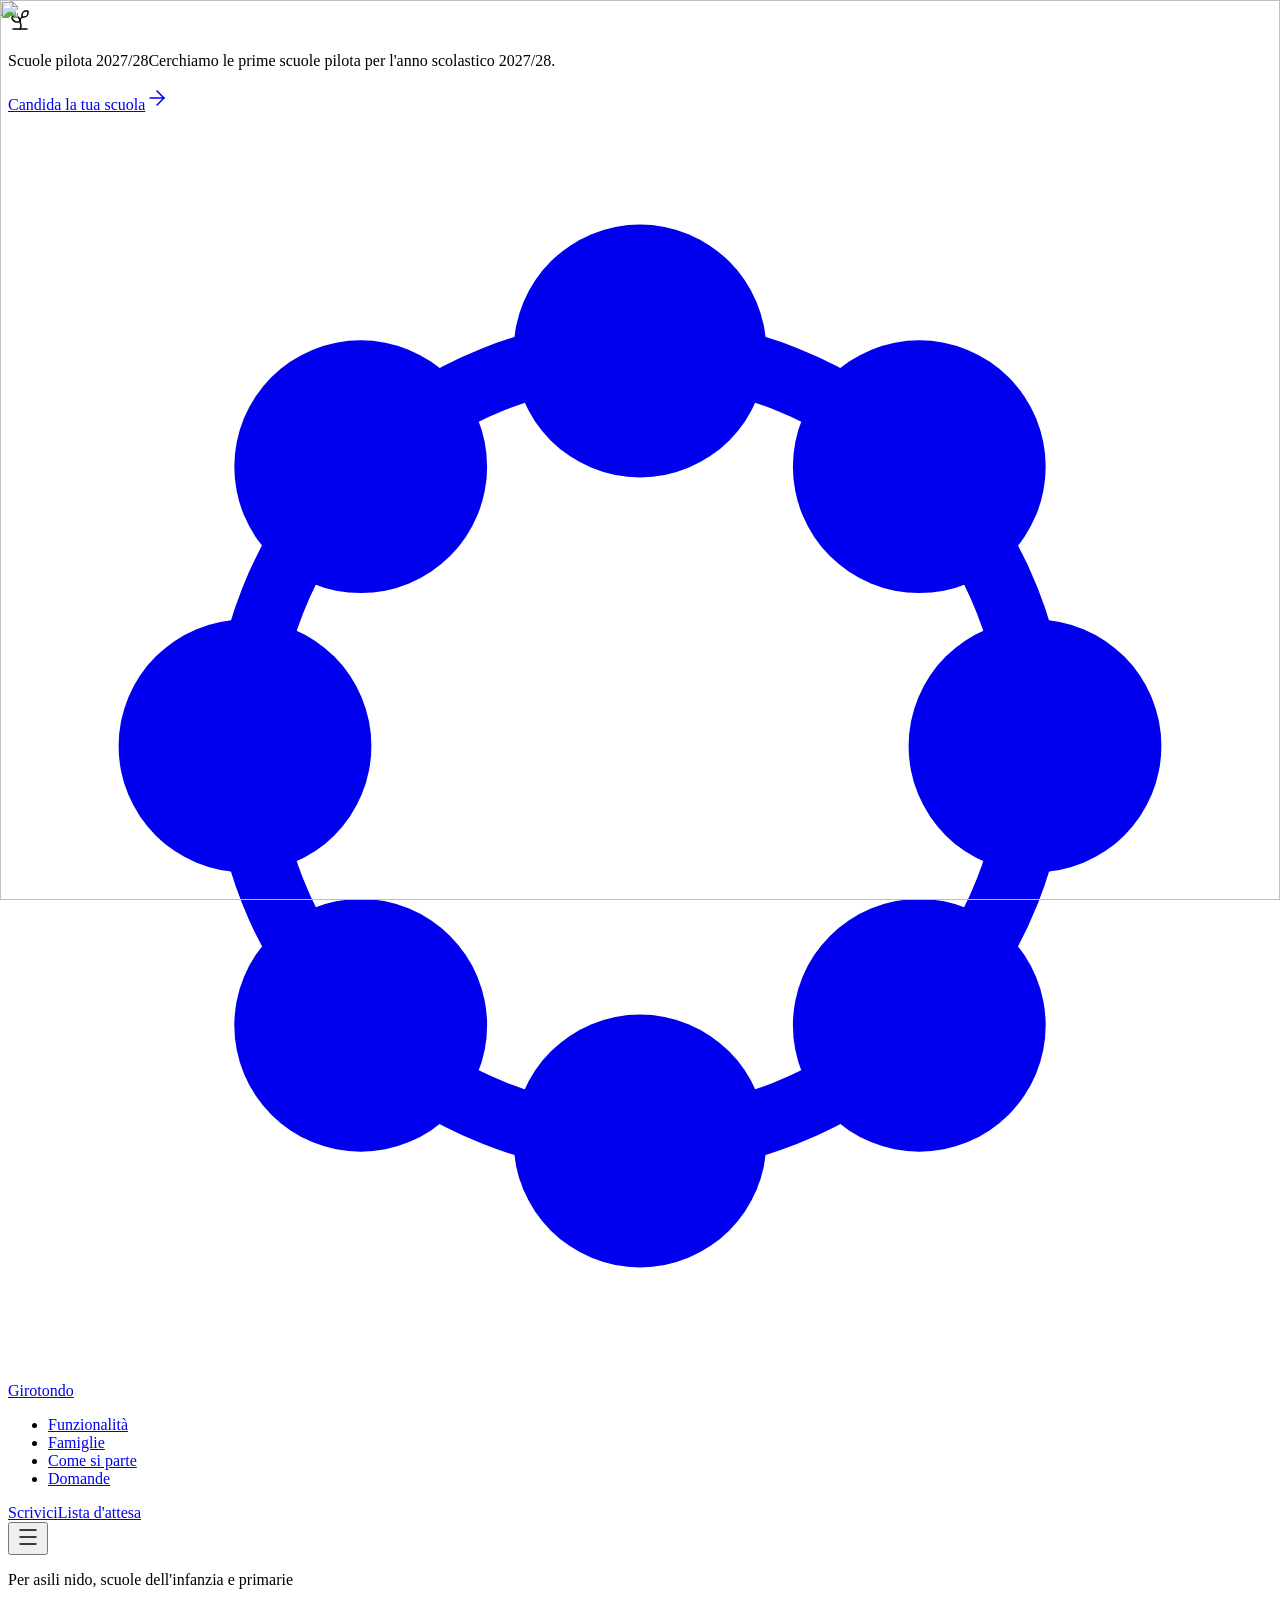
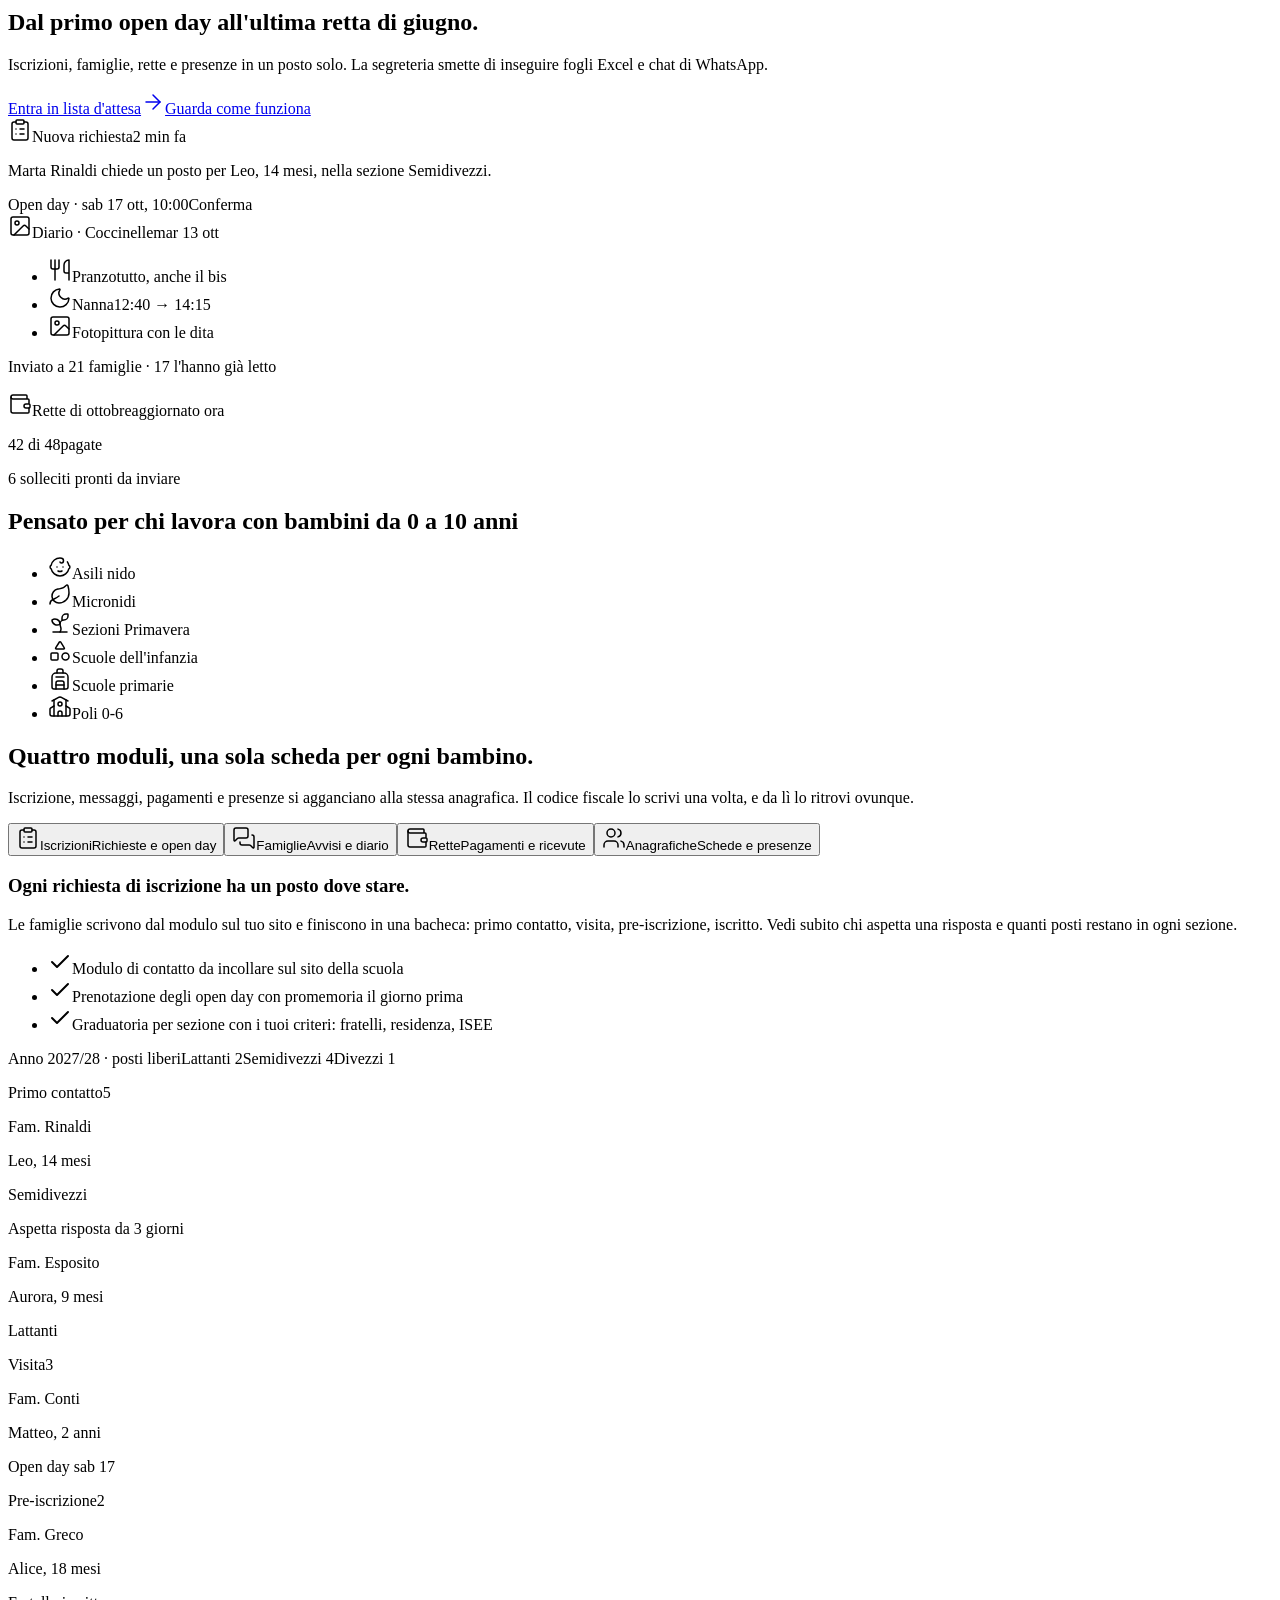
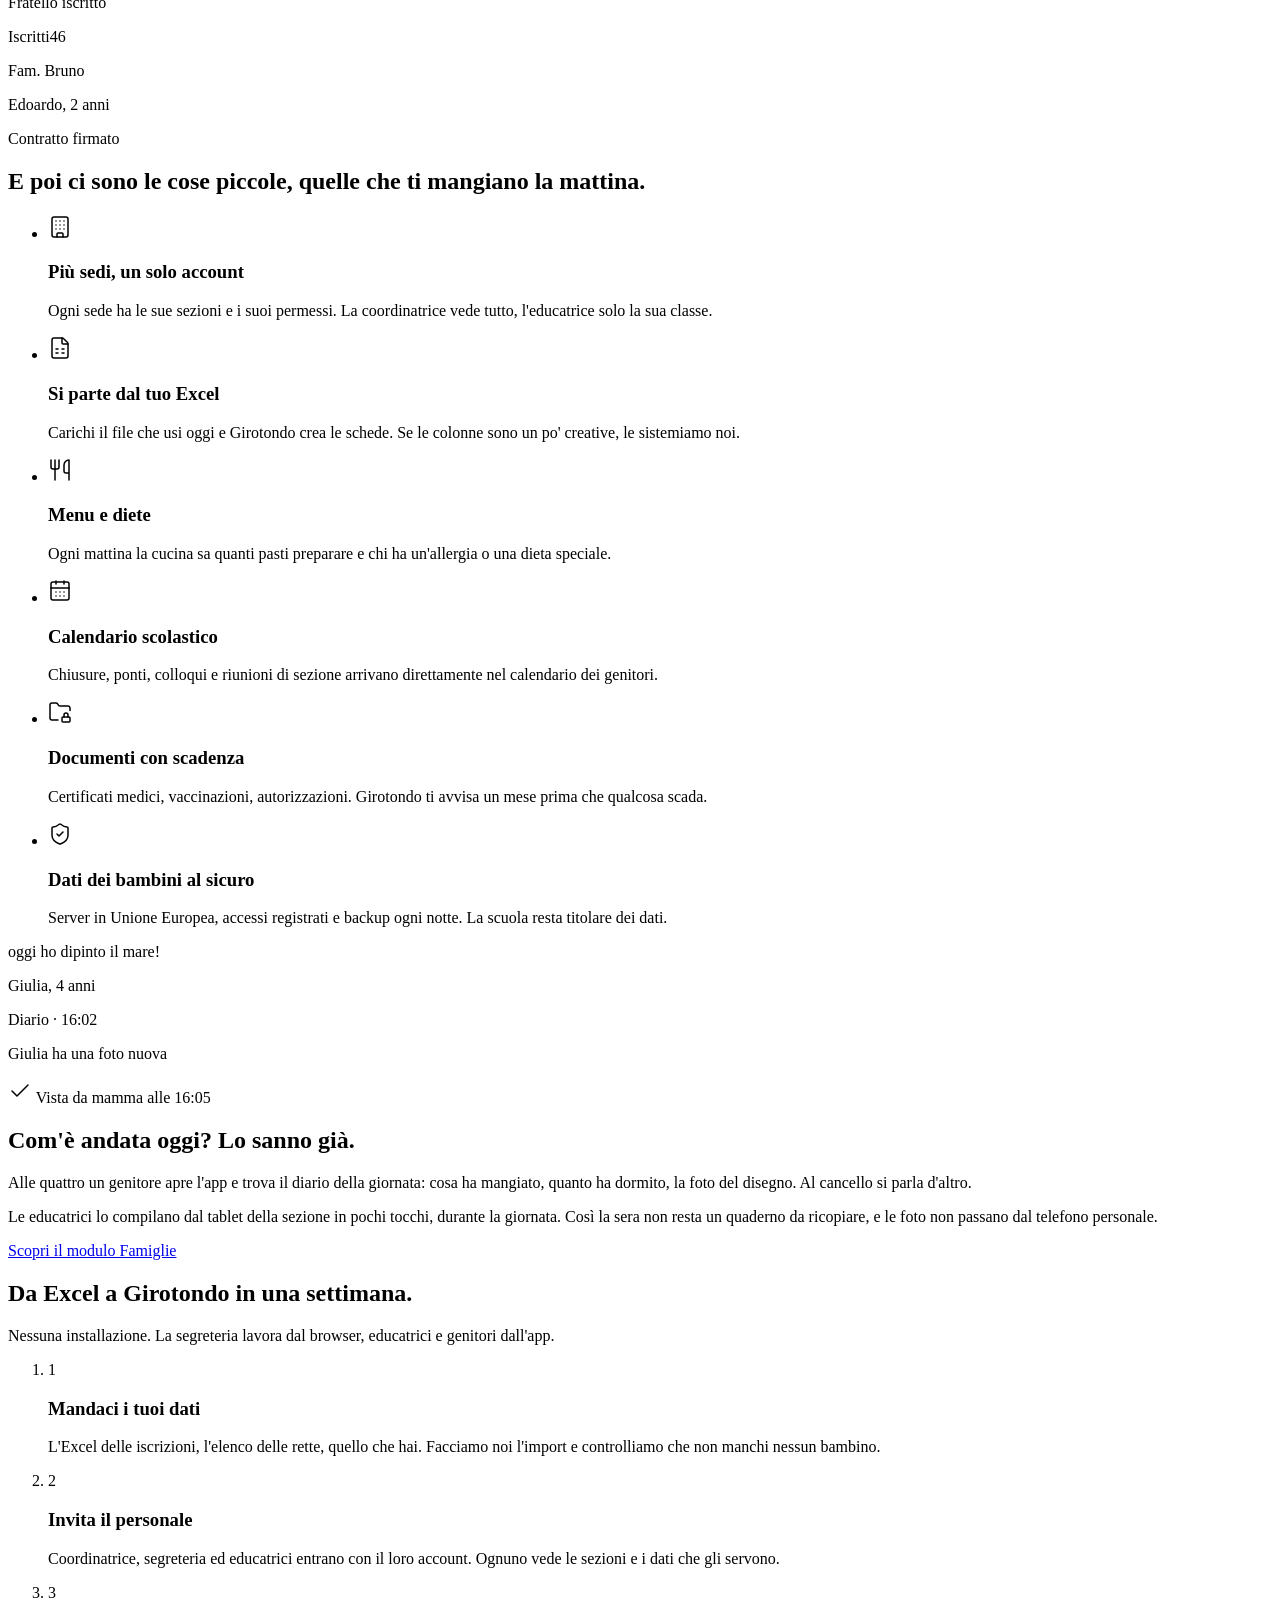
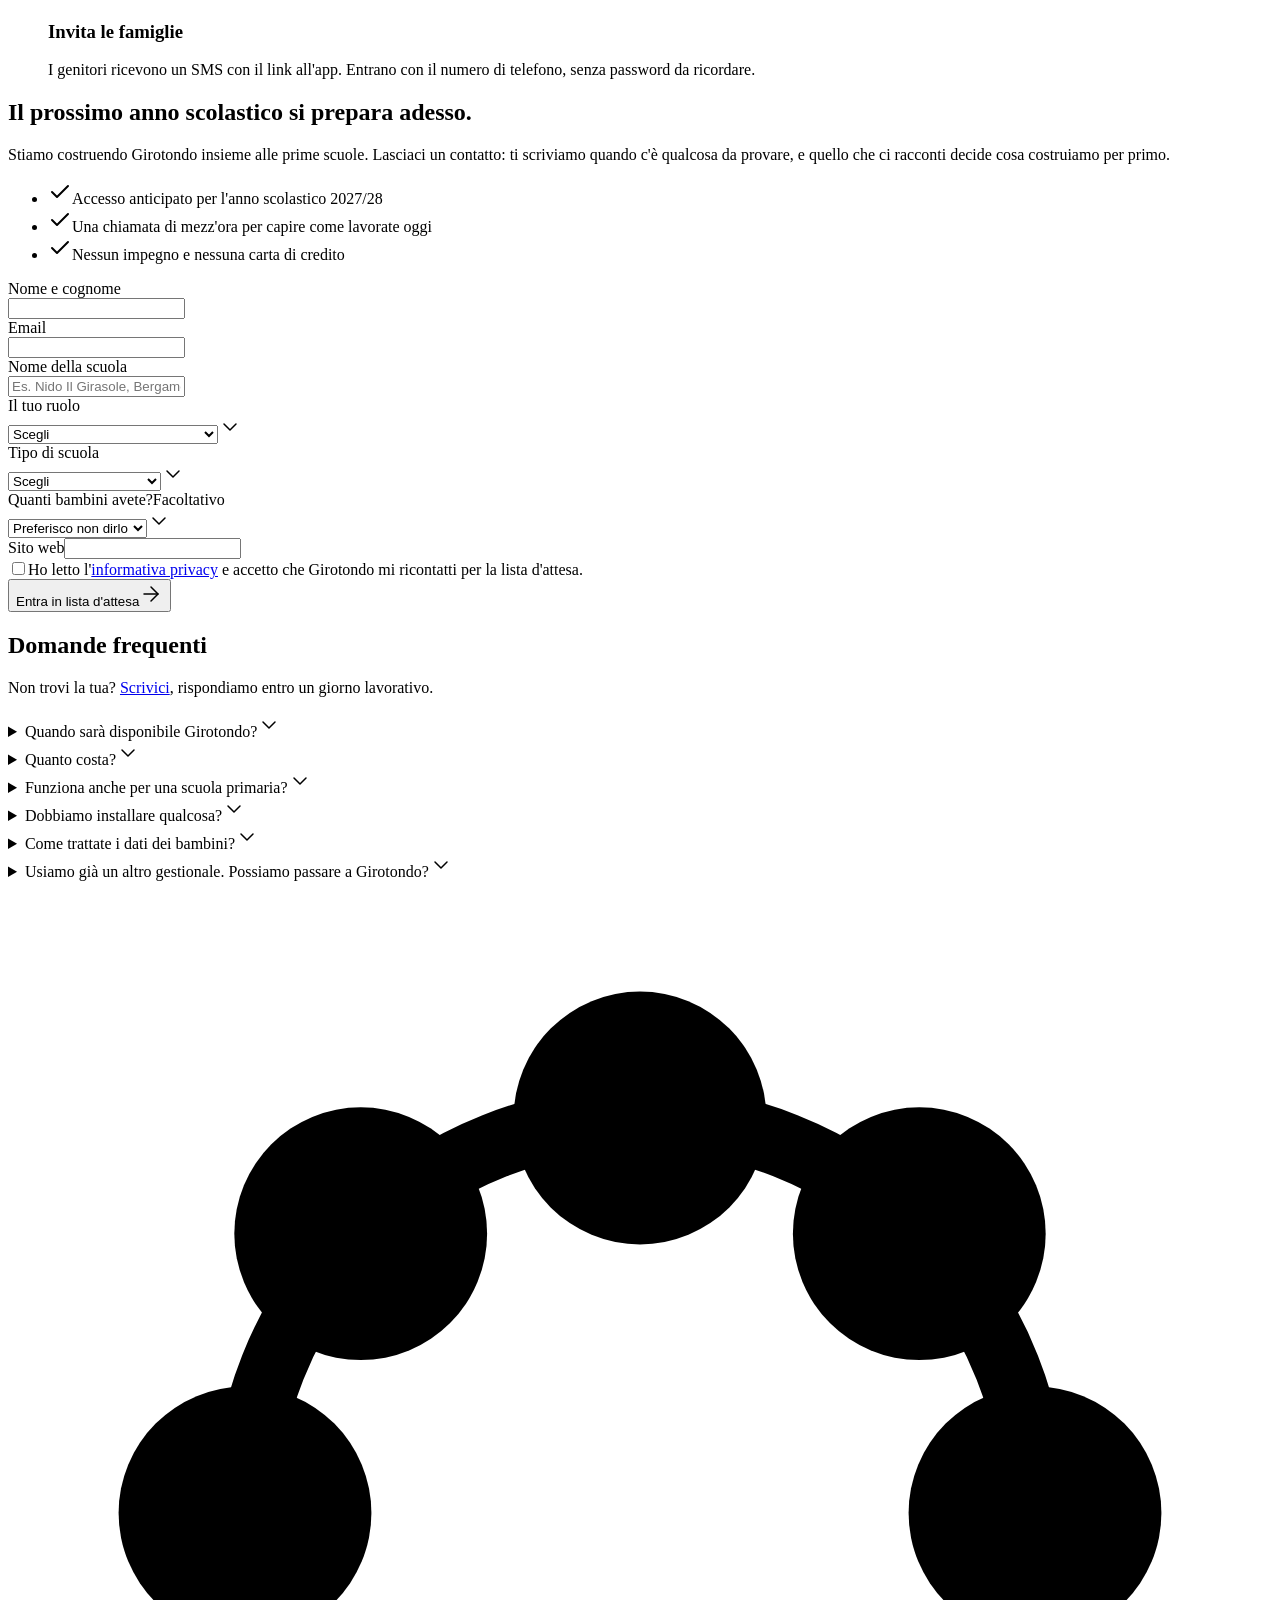
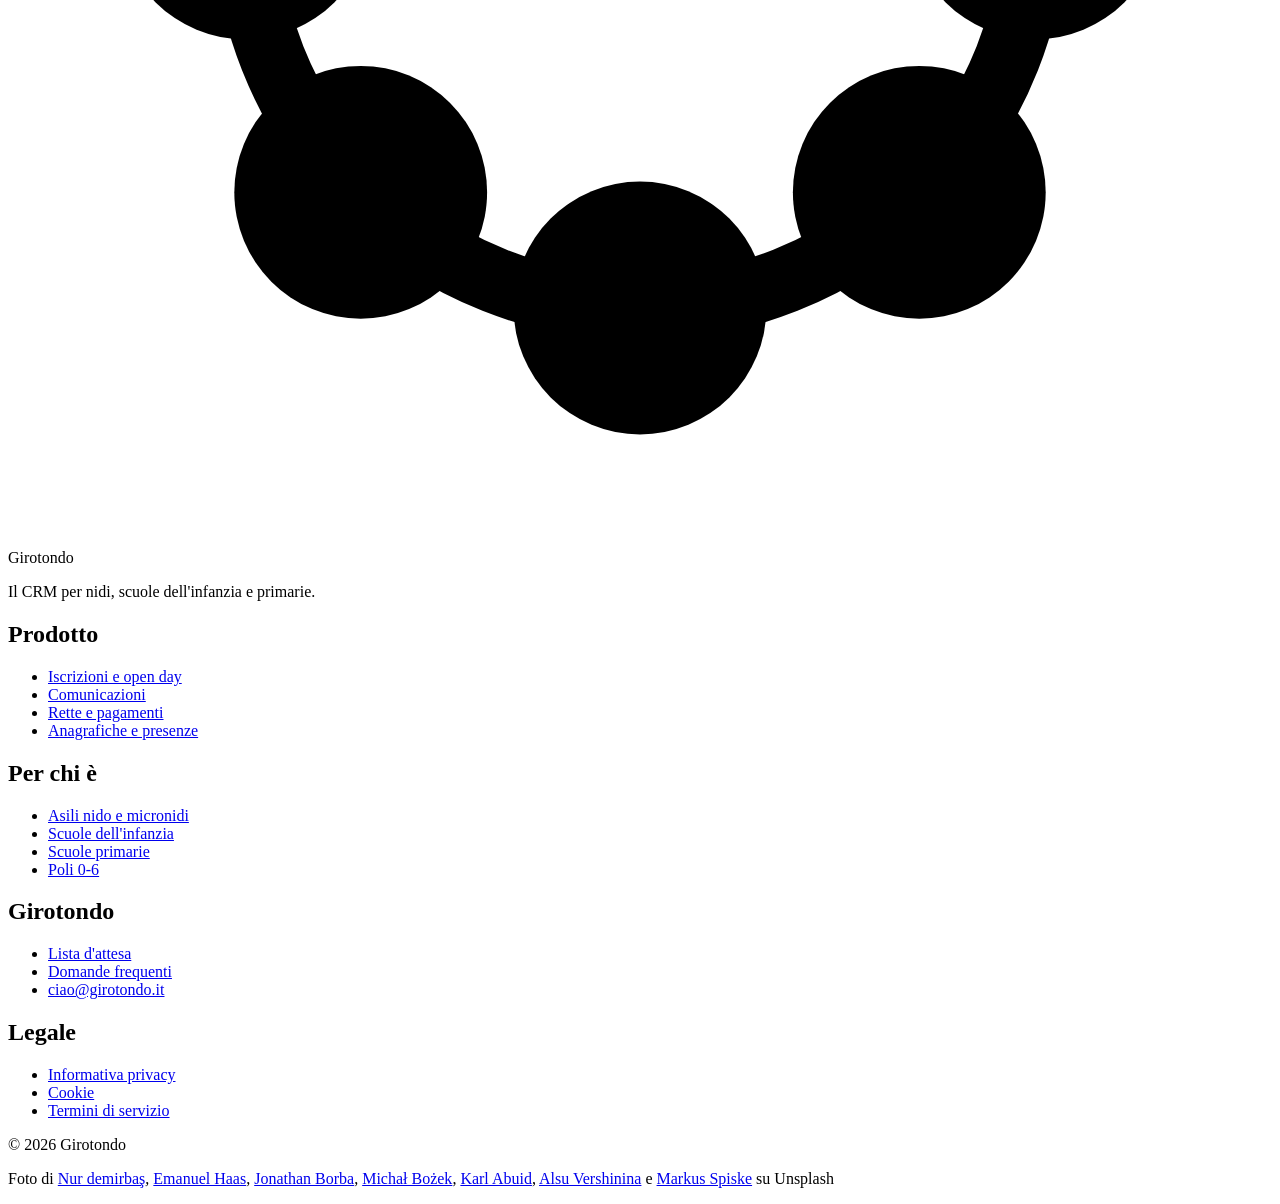
==== commit 93a15462: "Update preview" ====
--- a/index.html
+++ b/index.html
@@ -1 +1 @@
-<!DOCTYPE html><html lang="it" class="MOT0tq_variable Rb_A3a_variable h-full"><head><meta charSet="utf-8"/><meta name="viewport" content="width=device-width, initial-scale=1"/><link rel="preload" href="/girotondo-preview/_next/static/media/83afe278b6a6bb3c-s.p.2bn3s6zvc0dyp.woff2" as="font" crossorigin="" type="font/woff2"/><link rel="preload" href="/girotondo-preview/_next/static/media/a85fe84266768609-s.p.0h6ig86gwutp4.woff2" as="font" crossorigin="" type="font/woff2"/><link rel="preload" as="image" href="/girotondo-preview/img/photo-1755727317562-b0c34c756768.webp" fetchPriority="high"/><link rel="stylesheet" href="/girotondo-preview/_next/static/chunks/0_9yiqqacnnwn.css" data-precedence="next"/><link rel="preload" as="script" fetchPriority="low" href="/girotondo-preview/_next/static/chunks/31qp8jfkw0x2h.js"/><script src="/girotondo-preview/_next/static/chunks/19ac4eqd5wp68.js" async=""></script><script src="/girotondo-preview/_next/static/chunks/0s7mvllxht1mo.js" async=""></script><script src="/girotondo-preview/_next/static/chunks/turbopack-3vduciz0yc0us.js" async=""></script><script src="/girotondo-preview/_next/static/chunks/0umf92h1sb77c.js" async=""></script><script src="/girotondo-preview/_next/static/chunks/0zm5b4guggd9o.js" async=""></script><meta name="next-size-adjust" content=""/><meta name="theme-color" content="#f2f0eb"/><title>Girotondo | Il CRM per nidi, scuole dell&#x27;infanzia e primarie</title><meta name="description" content="Girotondo tiene in un posto solo iscrizioni, comunicazioni con le famiglie, rette e presenze. Pensato per asili nido, scuole dell&#x27;infanzia e scuole primarie."/><meta name="robots" content="noindex, nofollow"/><meta property="og:title" content="Girotondo | Il CRM per nidi, scuole dell&#x27;infanzia e primarie"/><meta property="og:description" content="Girotondo tiene in un posto solo iscrizioni, comunicazioni con le famiglie, rette e presenze. Pensato per asili nido, scuole dell&#x27;infanzia e scuole primarie."/><meta property="og:locale" content="it_IT"/><meta property="og:type" content="website"/><meta name="twitter:card" content="summary"/><meta name="twitter:title" content="Girotondo | Il CRM per nidi, scuole dell&#x27;infanzia e primarie"/><meta name="twitter:description" content="Girotondo tiene in un posto solo iscrizioni, comunicazioni con le famiglie, rette e presenze. Pensato per asili nido, scuole dell&#x27;infanzia e scuole primarie."/><link rel="icon" href="/girotondo-preview/icon.svg?icon.0zsdsjrmq5n8t.svg" sizes="any" type="image/svg+xml"/><script src="/girotondo-preview/_next/static/chunks/0cz1d0mv5g_q7.js" noModule=""></script></head><body class="min-h-full flex flex-col"><div hidden=""><!--$--><!--/$--></div><div class="bg-midnight-wine text-paper-white"><div class="page-container flex items-center justify-center gap-3 py-3 text-body-sm"><svg xmlns="http://www.w3.org/2000/svg" width="24" height="24" viewBox="0 0 24 24" fill="none" stroke="currentColor" stroke-width="1.5" stroke-linecap="round" stroke-linejoin="round" class="lucide lucide-sprout hidden size-4 shrink-0 sm:block" aria-hidden="true"><path d="M14 9.536V7a4 4 0 0 1 4-4h1.5a.5.5 0 0 1 .5.5V5a4 4 0 0 1-4 4 4 4 0 0 0-4 4c0 2 1 3 1 5a5 5 0 0 1-1 3"></path><path d="M4 9a5 5 0 0 1 8 4 5 5 0 0 1-8-4"></path><path d="M5 21h14"></path></svg><p><span class="sm:hidden">Scuole pilota <!-- -->2027/28</span><span class="hidden sm:inline">Cerchiamo le prime scuole pilota per l&#x27;anno scolastico <!-- -->2027/28<!-- -->.</span></p><a href="#lista-attesa" class="inline-flex shrink-0 items-center gap-1 rounded-pill border border-paper-white/40 px-3 py-0.5 transition-colors hover:border-paper-white hover:bg-paper-white/10">Candida la tua scuola<svg xmlns="http://www.w3.org/2000/svg" width="24" height="24" viewBox="0 0 24 24" fill="none" stroke="currentColor" stroke-width="1.5" stroke-linecap="round" stroke-linejoin="round" class="lucide lucide-arrow-right size-3.5" aria-hidden="true"><path d="M5 12h14"></path><path d="m12 5 7 7-7 7"></path></svg></a></div></div><header class="sticky top-0 z-50 border-b bg-warm-parchment/80 backdrop-blur-md transition-colors duration-300 border-transparent"><div class="page-container flex h-16 items-center justify-between gap-6"><a href="#top" class="text-ink-charcoal" aria-label="Girotondo, torna all&#x27;inizio"><span class="inline-flex items-center gap-2 "><svg viewBox="0 0 24 24" class="size-6" aria-hidden="true"><circle cx="12" cy="12" r="7.5" fill="none" stroke="currentColor" stroke-width="1.25"></circle><circle cx="12.000" cy="4.500" r="2.4" fill="currentColor"></circle><circle cx="17.303" cy="6.697" r="2.4" fill="currentColor"></circle><circle cx="19.500" cy="12.000" r="2.4" fill="currentColor"></circle><circle cx="17.303" cy="17.303" r="2.4" fill="currentColor"></circle><circle cx="12.000" cy="19.500" r="2.4" fill="currentColor"></circle><circle cx="6.697" cy="17.303" r="2.4" fill="currentColor"></circle><circle cx="4.500" cy="12.000" r="2.4" fill="currentColor"></circle><circle cx="6.697" cy="6.697" r="2.4" fill="currentColor"></circle></svg><span class="text-title font-w540 tracking-[-0.02em]">Girotondo</span></span></a><nav aria-label="Principale" class="hidden md:block"><ul class="flex items-center gap-8"><li><a href="#funzionalita" class="inline-flex items-center justify-center gap-2 whitespace-nowrap transition-colors duration-200 focus-visible:outline-2 focus-visible:outline-offset-2 focus-visible:outline-royal-violet disabled:cursor-not-allowed disabled:opacity-60 px-0 text-body text-ink-charcoal underline decoration-transparent underline-offset-4 hover:decoration-current">Funzionalità</a></li><li><a href="#famiglie" class="inline-flex items-center justify-center gap-2 whitespace-nowrap transition-colors duration-200 focus-visible:outline-2 focus-visible:outline-offset-2 focus-visible:outline-royal-violet disabled:cursor-not-allowed disabled:opacity-60 px-0 text-body text-ink-charcoal underline decoration-transparent underline-offset-4 hover:decoration-current">Famiglie</a></li><li><a href="#come-si-parte" class="inline-flex items-center justify-center gap-2 whitespace-nowrap transition-colors duration-200 focus-visible:outline-2 focus-visible:outline-offset-2 focus-visible:outline-royal-violet disabled:cursor-not-allowed disabled:opacity-60 px-0 text-body text-ink-charcoal underline decoration-transparent underline-offset-4 hover:decoration-current">Come si parte</a></li><li><a href="#domande" class="inline-flex items-center justify-center gap-2 whitespace-nowrap transition-colors duration-200 focus-visible:outline-2 focus-visible:outline-offset-2 focus-visible:outline-royal-violet disabled:cursor-not-allowed disabled:opacity-60 px-0 text-body text-ink-charcoal underline decoration-transparent underline-offset-4 hover:decoration-current">Domande</a></li></ul></nav><div class="hidden items-center gap-6 md:flex"><a href="mailto:ciao@girotondo.it" class="inline-flex items-center justify-center gap-2 whitespace-nowrap transition-colors duration-200 focus-visible:outline-2 focus-visible:outline-offset-2 focus-visible:outline-royal-violet disabled:cursor-not-allowed disabled:opacity-60 px-0 text-body text-ink-charcoal underline decoration-transparent underline-offset-4 hover:decoration-current">Scrivici</a><a href="#lista-attesa" class="inline-flex items-center justify-center gap-2 whitespace-nowrap transition-colors duration-200 focus-visible:outline-2 focus-visible:outline-offset-2 focus-visible:outline-royal-violet disabled:cursor-not-allowed disabled:opacity-60 rounded-button-sm border border-ink-charcoal bg-lilac-mist px-4 py-1.5 text-body text-ink-charcoal hover:bg-lilac-mist/70">Lista d&#x27;attesa</a></div><button type="button" class="-mr-2 inline-flex size-10 items-center justify-center rounded-button-sm md:hidden" aria-expanded="false" aria-controls="menu-mobile" aria-label="Apri menu"><svg xmlns="http://www.w3.org/2000/svg" width="24" height="24" viewBox="0 0 24 24" fill="none" stroke="currentColor" stroke-width="1.5" stroke-linecap="round" stroke-linejoin="round" class="lucide lucide-menu size-5" aria-hidden="true"><path d="M4 5h16"></path><path d="M4 12h16"></path><path d="M4 19h16"></path></svg></button></div></header><main class="flex-1"><section id="top" class="relative isolate overflow-hidden" aria-labelledby="hero-title"><img alt="Un bambino disegna con i pastelli a un tavolo, nella luce calda del pomeriggio" fetchPriority="high" loading="eager" decoding="async" data-nimg="fill" class="-z-20 object-cover object-[50%_45%]" style="position:absolute;height:100%;width:100%;left:0;top:0;right:0;bottom:0;color:transparent" src="/girotondo-preview/img/photo-1755727317562-b0c34c756768.webp"/><div class="hero-scrim absolute inset-0 -z-10" aria-hidden="true"></div><div class="page-container flex flex-col items-center pt-20 pb-10 text-center text-paper-white md:pt-28 md:pb-14"><p class="rounded-pill border border-paper-white/30 bg-paper-white/10 px-3 py-1 text-body-sm backdrop-blur-sm">Per asili nido, scuole dell&#x27;infanzia e primarie</p><h1 id="hero-title" class="mt-6 max-w-[22ch] text-balance text-[40px] leading-[1.02] font-w460 tracking-[-0.025em] sm:text-[52px] md:text-display">Dal primo open day all&#x27;ultima retta di giugno.</h1><p class="mt-6 max-w-[36rem] text-lead font-w460 text-paper-white/90">Iscrizioni, famiglie, rette e presenze in un posto solo. La segreteria smette di inseguire fogli Excel e chat di WhatsApp.</p><div class="mt-8 flex flex-col items-center gap-4 sm:flex-row sm:gap-6"><a href="#lista-attesa" class="inline-flex items-center justify-center gap-2 whitespace-nowrap transition-colors duration-200 focus-visible:outline-2 focus-visible:outline-offset-2 focus-visible:outline-royal-violet disabled:cursor-not-allowed disabled:opacity-60 h-12 rounded-button bg-midnight-wine px-5 text-body text-paper-white hover:bg-midnight-wine/90">Entra in lista d&#x27;attesa<svg xmlns="http://www.w3.org/2000/svg" width="24" height="24" viewBox="0 0 24 24" fill="none" stroke="currentColor" stroke-width="1.5" stroke-linecap="round" stroke-linejoin="round" class="lucide lucide-arrow-right size-4" aria-hidden="true"><path d="M5 12h14"></path><path d="m12 5 7 7-7 7"></path></svg></a><a href="#funzionalita" class="inline-flex items-center justify-center gap-2 whitespace-nowrap transition-colors duration-200 focus-visible:outline-2 focus-visible:outline-offset-2 focus-visible:outline-royal-violet disabled:cursor-not-allowed disabled:opacity-60 px-0 text-body text-ink-charcoal underline decoration-transparent underline-offset-4 hover:decoration-current text-paper-white">Guarda come funziona</a></div><div role="img" aria-label="Anteprime di Girotondo: una nuova richiesta di iscrizione, il diario della giornata, lo stato delle rette del mese" class="mt-16 grid w-full max-w-[1080px] gap-4 md:mt-24 md:grid-cols-3 md:items-end"><div class="rounded-card border border-paper-white/20 bg-paper-white/85 p-4 text-left text-ink-charcoal backdrop-blur-md tabular-nums motion-safe:animate-float"><div class="flex items-center gap-2"><span class="flex size-7 items-center justify-center rounded-lg bg-lilac-mist text-midnight-wine"><svg xmlns="http://www.w3.org/2000/svg" width="24" height="24" viewBox="0 0 24 24" fill="none" stroke="currentColor" stroke-width="1.5" stroke-linecap="round" stroke-linejoin="round" class="lucide lucide-clipboard-list size-4" aria-hidden="true"><rect width="8" height="4" x="8" y="2" rx="1" ry="1"></rect><path d="M16 4h2a2 2 0 0 1 2 2v14a2 2 0 0 1-2 2H6a2 2 0 0 1-2-2V6a2 2 0 0 1 2-2h2"></path><path d="M12 11h4"></path><path d="M12 16h4"></path><path d="M8 11h.01"></path><path d="M8 16h.01"></path></svg></span><span class="text-body-sm font-w540">Nuova richiesta</span><span class="ml-auto text-caption font-w460 text-stone-gray">2 min fa</span></div><p class="mt-3 text-body-sm"><span class="font-w540">Marta Rinaldi</span> chiede un posto per Leo, 14 mesi, nella sezione Semidivezzi.</p><div class="mt-3 flex items-center justify-between gap-2"><span class="rounded-pill bg-warm-parchment px-2.5 py-1 text-caption font-w460">Open day · sab 17 ott, 10:00</span><span class="rounded-button-sm bg-midnight-wine px-2.5 py-1 text-caption font-w540 text-paper-white">Conferma</span></div></div><div class="rounded-card border border-paper-white/20 bg-paper-white/85 p-4 text-left text-ink-charcoal backdrop-blur-md tabular-nums hidden motion-safe:animate-float md:block md:-translate-y-10 [animation-delay:-2.3s]"><div class="flex items-center gap-2"><span class="flex size-7 items-center justify-center rounded-lg bg-lilac-mist text-midnight-wine"><svg xmlns="http://www.w3.org/2000/svg" width="24" height="24" viewBox="0 0 24 24" fill="none" stroke="currentColor" stroke-width="1.5" stroke-linecap="round" stroke-linejoin="round" class="lucide lucide-image size-4" aria-hidden="true"><rect width="18" height="18" x="3" y="3" rx="2" ry="2"></rect><circle cx="9" cy="9" r="2"></circle><path d="m21 15-3.086-3.086a2 2 0 0 0-2.828 0L6 21"></path></svg></span><span class="text-body-sm font-w540">Diario · Coccinelle</span><span class="ml-auto text-caption font-w460 text-stone-gray">mar 13 ott</span></div><ul class="mt-3 space-y-2 text-body-sm"><li class="flex items-center gap-2"><svg xmlns="http://www.w3.org/2000/svg" width="24" height="24" viewBox="0 0 24 24" fill="none" stroke="currentColor" stroke-width="1.5" stroke-linecap="round" stroke-linejoin="round" class="lucide lucide-utensils lucide-fork-knife size-4 text-stone-gray" aria-hidden="true"><path d="M3 2v7c0 1.1.9 2 2 2h4a2 2 0 0 0 2-2V2"></path><path d="M7 2v20"></path><path d="M21 15V2a5 5 0 0 0-5 5v6c0 1.1.9 2 2 2h3Zm0 0v7"></path></svg>Pranzo<span class="ml-auto text-stone-gray">tutto, anche il bis</span></li><li class="flex items-center gap-2"><svg xmlns="http://www.w3.org/2000/svg" width="24" height="24" viewBox="0 0 24 24" fill="none" stroke="currentColor" stroke-width="1.5" stroke-linecap="round" stroke-linejoin="round" class="lucide lucide-moon size-4 text-stone-gray" aria-hidden="true"><path d="M20.985 12.486a9 9 0 1 1-9.473-9.472c.405-.022.617.46.402.803a6 6 0 0 0 8.268 8.268c.344-.215.825-.004.803.401"></path></svg>Nanna<span class="ml-auto text-stone-gray">12:40 → 14:15</span></li><li class="flex items-center gap-2"><svg xmlns="http://www.w3.org/2000/svg" width="24" height="24" viewBox="0 0 24 24" fill="none" stroke="currentColor" stroke-width="1.5" stroke-linecap="round" stroke-linejoin="round" class="lucide lucide-image size-4 text-stone-gray" aria-hidden="true"><rect width="18" height="18" x="3" y="3" rx="2" ry="2"></rect><circle cx="9" cy="9" r="2"></circle><path d="m21 15-3.086-3.086a2 2 0 0 0-2.828 0L6 21"></path></svg>Foto<span class="ml-auto text-stone-gray">pittura con le dita</span></li></ul><p class="mt-3 border-t border-soft-mist pt-3 text-caption font-w460 text-stone-gray">Inviato a 21 famiglie · 17 l&#x27;hanno già letto</p></div><div class="rounded-card border border-paper-white/20 bg-paper-white/85 p-4 text-left text-ink-charcoal backdrop-blur-md tabular-nums hidden motion-safe:animate-float md:block [animation-delay:-4.6s]"><div class="flex items-center gap-2"><span class="flex size-7 items-center justify-center rounded-lg bg-lilac-mist text-midnight-wine"><svg xmlns="http://www.w3.org/2000/svg" width="24" height="24" viewBox="0 0 24 24" fill="none" stroke="currentColor" stroke-width="1.5" stroke-linecap="round" stroke-linejoin="round" class="lucide lucide-wallet size-4" aria-hidden="true"><path d="M19 7V4a1 1 0 0 0-1-1H5a2 2 0 0 0 0 4h15a1 1 0 0 1 1 1v4h-3a2 2 0 0 0 0 4h3a1 1 0 0 0 1-1v-2a1 1 0 0 0-1-1"></path><path d="M3 5v14a2 2 0 0 0 2 2h15a1 1 0 0 0 1-1v-4"></path></svg></span><span class="text-body-sm font-w540">Rette di ottobre</span><span class="ml-auto text-caption font-w460 text-stone-gray">aggiornato ora</span></div><p class="mt-3 flex items-baseline gap-2"><span class="text-heading-sm font-w460">42 di 48</span><span class="text-body-sm text-stone-gray">pagate</span></p><div class="mt-3 h-1.5 overflow-hidden rounded-pill bg-soft-mist" aria-hidden="true"><div class="h-full w-[87.5%] rounded-pill bg-midnight-wine"></div></div><p class="mt-3 text-caption font-w460 text-stone-gray">6 solleciti pronti da inviare</p></div></div></div></section><section id="per-chi" class="page-container pt-12 md:pt-16" aria-labelledby="per-chi-title"><h2 id="per-chi-title" class="text-center text-body-sm text-stone-gray">Pensato per chi lavora con bambini da 0 a 10 anni</h2><ul class="mt-6 grid grid-cols-2 gap-px border border-soft-mist bg-soft-mist sm:grid-cols-3 lg:grid-cols-6"><li class="flex flex-col items-center justify-center gap-2 bg-paper-white px-3 py-6 text-center text-body font-w540"><svg xmlns="http://www.w3.org/2000/svg" width="24" height="24" viewBox="0 0 24 24" fill="none" stroke="currentColor" stroke-width="1.5" stroke-linecap="round" stroke-linejoin="round" class="lucide lucide-baby size-5" aria-hidden="true"><path d="M10 16c.5.3 1.2.5 2 .5s1.5-.2 2-.5"></path><path d="M15 12h.01"></path><path d="M19.38 6.813A9 9 0 0 1 20.8 10.2a2 2 0 0 1 0 3.6 9 9 0 0 1-17.6 0 2 2 0 0 1 0-3.6A9 9 0 0 1 12 3c2 0 3.5 1.1 3.5 2.5s-.9 2.5-2 2.5c-.8 0-1.5-.4-1.5-1"></path><path d="M9 12h.01"></path></svg>Asili nido</li><li class="flex flex-col items-center justify-center gap-2 bg-paper-white px-3 py-6 text-center text-body font-w540"><svg xmlns="http://www.w3.org/2000/svg" width="24" height="24" viewBox="0 0 24 24" fill="none" stroke="currentColor" stroke-width="1.5" stroke-linecap="round" stroke-linejoin="round" class="lucide lucide-leaf size-5" aria-hidden="true"><path d="M11 20a10 10 0 0010-10 25.9 25.9 0 00-1.04-7.281 1 1 0 00-1.755-.325C15.833 5.5 13 5.5 9.8 6.1A7 7 0 0011 20"></path><path d="M2 21a5 5 0 012.911-4.544C7.613 15.212 8.351 15.24 11 13"></path></svg>Micronidi</li><li class="flex flex-col items-center justify-center gap-2 bg-paper-white px-3 py-6 text-center text-body font-w540"><svg xmlns="http://www.w3.org/2000/svg" width="24" height="24" viewBox="0 0 24 24" fill="none" stroke="currentColor" stroke-width="1.5" stroke-linecap="round" stroke-linejoin="round" class="lucide lucide-sprout size-5" aria-hidden="true"><path d="M14 9.536V7a4 4 0 0 1 4-4h1.5a.5.5 0 0 1 .5.5V5a4 4 0 0 1-4 4 4 4 0 0 0-4 4c0 2 1 3 1 5a5 5 0 0 1-1 3"></path><path d="M4 9a5 5 0 0 1 8 4 5 5 0 0 1-8-4"></path><path d="M5 21h14"></path></svg>Sezioni Primavera</li><li class="flex flex-col items-center justify-center gap-2 bg-paper-white px-3 py-6 text-center text-body font-w540"><svg xmlns="http://www.w3.org/2000/svg" width="24" height="24" viewBox="0 0 24 24" fill="none" stroke="currentColor" stroke-width="1.5" stroke-linecap="round" stroke-linejoin="round" class="lucide lucide-shapes size-5" aria-hidden="true"><path d="M8.3 10a.7.7 0 0 1-.626-1.079L11.4 3a.7.7 0 0 1 1.198-.043L16.3 8.9a.7.7 0 0 1-.572 1.1Z"></path><rect x="3" y="14" width="7" height="7" rx="1"></rect><circle cx="17.5" cy="17.5" r="3.5"></circle></svg>Scuole dell&#x27;infanzia</li><li class="flex flex-col items-center justify-center gap-2 bg-paper-white px-3 py-6 text-center text-body font-w540"><svg xmlns="http://www.w3.org/2000/svg" width="24" height="24" viewBox="0 0 24 24" fill="none" stroke="currentColor" stroke-width="1.5" stroke-linecap="round" stroke-linejoin="round" class="lucide lucide-backpack size-5" aria-hidden="true"><path d="M4 10a4 4 0 0 1 4-4h8a4 4 0 0 1 4 4v10a2 2 0 0 1-2 2H6a2 2 0 0 1-2-2z"></path><path d="M8 10h8"></path><path d="M8 18h8"></path><path d="M8 22v-6a2 2 0 0 1 2-2h4a2 2 0 0 1 2 2v6"></path><path d="M9 6V4a2 2 0 0 1 2-2h2a2 2 0 0 1 2 2v2"></path></svg>Scuole primarie</li><li class="flex flex-col items-center justify-center gap-2 bg-paper-white px-3 py-6 text-center text-body font-w540"><svg xmlns="http://www.w3.org/2000/svg" width="24" height="24" viewBox="0 0 24 24" fill="none" stroke="currentColor" stroke-width="1.5" stroke-linecap="round" stroke-linejoin="round" class="lucide lucide-school size-5" aria-hidden="true"><path d="M14 21v-3a2 2 0 0 0-4 0v3"></path><path d="M18 4.933V21"></path><path d="m4 6 7.106-3.79a2 2 0 0 1 1.788 0L20 6"></path><path d="m6 11-3.52 2.147a1 1 0 0 0-.48.854V19a2 2 0 0 0 2 2h16a2 2 0 0 0 2-2v-5a1 1 0 0 0-.48-.853L18 11"></path><path d="M6 4.933V21"></path><circle cx="12" cy="9" r="2"></circle></svg>Poli 0-6</li></ul></section><section id="funzionalita" class="page-container py-16 md:py-24" aria-labelledby="funzionalita-title"><div class="max-w-3xl"><h2 id="funzionalita-title" class="text-[36px] leading-[1.04] font-w460 tracking-[-0.022em] md:text-heading">Quattro moduli, una sola scheda per ogni bambino.</h2><p class="mt-5 max-w-2xl text-lead text-stone-gray">Iscrizione, messaggi, pagamenti e presenze si agganciano alla stessa anagrafica. Il codice fiscale lo scrivi una volta, e da lì lo ritrovi ovunque.</p></div><div role="tablist" aria-label="Moduli di Girotondo" class="mt-10 grid grid-cols-2 gap-px overflow-hidden rounded-tab border border-soft-mist bg-soft-mist md:grid-cols-4"><button id="tab-iscrizioni" type="button" role="tab" aria-selected="true" aria-controls="panel-iscrizioni" tabindex="0" class="flex items-center gap-3 p-4 text-left transition-colors duration-200 focus-visible:outline-2 focus-visible:-outline-offset-2 focus-visible:outline-royal-violet bg-lilac-mist"><svg xmlns="http://www.w3.org/2000/svg" width="24" height="24" viewBox="0 0 24 24" fill="none" stroke="currentColor" stroke-width="1.5" stroke-linecap="round" stroke-linejoin="round" class="lucide lucide-clipboard-list size-5 shrink-0 text-midnight-wine" aria-hidden="true"><rect width="8" height="4" x="8" y="2" rx="1" ry="1"></rect><path d="M16 4h2a2 2 0 0 1 2 2v14a2 2 0 0 1-2 2H6a2 2 0 0 1-2-2V6a2 2 0 0 1 2-2h2"></path><path d="M12 11h4"></path><path d="M12 16h4"></path><path d="M8 11h.01"></path><path d="M8 16h.01"></path></svg><span><span class="block text-body font-w540">Iscrizioni</span><span class="hidden text-caption font-w460 text-stone-gray sm:block">Richieste e open day</span></span></button><button id="tab-famiglie" type="button" role="tab" aria-selected="false" aria-controls="panel-famiglie" tabindex="-1" class="flex items-center gap-3 p-4 text-left transition-colors duration-200 focus-visible:outline-2 focus-visible:-outline-offset-2 focus-visible:outline-royal-violet bg-paper-white hover:bg-warm-parchment"><svg xmlns="http://www.w3.org/2000/svg" width="24" height="24" viewBox="0 0 24 24" fill="none" stroke="currentColor" stroke-width="1.5" stroke-linecap="round" stroke-linejoin="round" class="lucide lucide-messages-square size-5 shrink-0 text-ink-charcoal" aria-hidden="true"><path d="M16 10a2 2 0 0 1-2 2H6.828a2 2 0 0 0-1.414.586l-2.202 2.202A.71.71 0 0 1 2 14.286V4a2 2 0 0 1 2-2h10a2 2 0 0 1 2 2z"></path><path d="M20 9a2 2 0 0 1 2 2v10.286a.71.71 0 0 1-1.212.502l-2.202-2.202A2 2 0 0 0 17.172 19H10a2 2 0 0 1-2-2v-1"></path></svg><span><span class="block text-body font-w540">Famiglie</span><span class="hidden text-caption font-w460 text-stone-gray sm:block">Avvisi e diario</span></span></button><button id="tab-rette" type="button" role="tab" aria-selected="false" aria-controls="panel-rette" tabindex="-1" class="flex items-center gap-3 p-4 text-left transition-colors duration-200 focus-visible:outline-2 focus-visible:-outline-offset-2 focus-visible:outline-royal-violet bg-paper-white hover:bg-warm-parchment"><svg xmlns="http://www.w3.org/2000/svg" width="24" height="24" viewBox="0 0 24 24" fill="none" stroke="currentColor" stroke-width="1.5" stroke-linecap="round" stroke-linejoin="round" class="lucide lucide-wallet size-5 shrink-0 text-ink-charcoal" aria-hidden="true"><path d="M19 7V4a1 1 0 0 0-1-1H5a2 2 0 0 0 0 4h15a1 1 0 0 1 1 1v4h-3a2 2 0 0 0 0 4h3a1 1 0 0 0 1-1v-2a1 1 0 0 0-1-1"></path><path d="M3 5v14a2 2 0 0 0 2 2h15a1 1 0 0 0 1-1v-4"></path></svg><span><span class="block text-body font-w540">Rette</span><span class="hidden text-caption font-w460 text-stone-gray sm:block">Pagamenti e ricevute</span></span></button><button id="tab-anagrafiche" type="button" role="tab" aria-selected="false" aria-controls="panel-anagrafiche" tabindex="-1" class="flex items-center gap-3 p-4 text-left transition-colors duration-200 focus-visible:outline-2 focus-visible:-outline-offset-2 focus-visible:outline-royal-violet bg-paper-white hover:bg-warm-parchment"><svg xmlns="http://www.w3.org/2000/svg" width="24" height="24" viewBox="0 0 24 24" fill="none" stroke="currentColor" stroke-width="1.5" stroke-linecap="round" stroke-linejoin="round" class="lucide lucide-users size-5 shrink-0 text-ink-charcoal" aria-hidden="true"><path d="M16 21v-2a4 4 0 0 0-4-4H6a4 4 0 0 0-4 4v2"></path><path d="M16 3.128a4 4 0 0 1 0 7.744"></path><path d="M22 21v-2a4 4 0 0 0-3-3.87"></path><circle cx="9" cy="7" r="4"></circle></svg><span><span class="block text-body font-w540">Anagrafiche</span><span class="hidden text-caption font-w460 text-stone-gray sm:block">Schede e presenze</span></span></button></div><div id="panel-iscrizioni" role="tabpanel" aria-labelledby="tab-iscrizioni" class="mt-4 grid gap-8 rounded-card bg-paper-white p-5 md:p-10 lg:grid-cols-[minmax(0,4fr)_minmax(0,7fr)] lg:gap-10"><div class="flex flex-col"><h3 class="text-heading-sm font-w460">Ogni richiesta di iscrizione ha un posto dove stare.</h3><p class="mt-4 text-body text-stone-gray">Le famiglie scrivono dal modulo sul tuo sito e finiscono in una bacheca: primo contatto, visita, pre-iscrizione, iscritto. Vedi subito chi aspetta una risposta e quanti posti restano in ogni sezione.</p><ul class="mt-6 space-y-3"><li class="flex gap-3 text-body"><svg xmlns="http://www.w3.org/2000/svg" width="24" height="24" viewBox="0 0 24 24" fill="none" stroke="currentColor" stroke-width="2" stroke-linecap="round" stroke-linejoin="round" class="lucide lucide-check mt-0.5 size-4 shrink-0 text-midnight-wine" aria-hidden="true"><path d="M20 6 9 17l-5-5"></path></svg>Modulo di contatto da incollare sul sito della scuola</li><li class="flex gap-3 text-body"><svg xmlns="http://www.w3.org/2000/svg" width="24" height="24" viewBox="0 0 24 24" fill="none" stroke="currentColor" stroke-width="2" stroke-linecap="round" stroke-linejoin="round" class="lucide lucide-check mt-0.5 size-4 shrink-0 text-midnight-wine" aria-hidden="true"><path d="M20 6 9 17l-5-5"></path></svg>Prenotazione degli open day con promemoria il giorno prima</li><li class="flex gap-3 text-body"><svg xmlns="http://www.w3.org/2000/svg" width="24" height="24" viewBox="0 0 24 24" fill="none" stroke="currentColor" stroke-width="2" stroke-linecap="round" stroke-linejoin="round" class="lucide lucide-check mt-0.5 size-4 shrink-0 text-midnight-wine" aria-hidden="true"><path d="M20 6 9 17l-5-5"></path></svg>Graduatoria per sezione con i tuoi criteri: fratelli, residenza, ISEE</li></ul></div><div class="min-w-0 rounded-xl bg-warm-parchment p-4 md:p-6" aria-label="Anteprima" role="group"><div class="tabular-nums"><div class="flex flex-wrap items-center gap-2 text-caption font-w460 text-stone-gray"><span class="text-ink-charcoal">Anno <!-- -->2027/28<!-- --> · posti liberi</span><span class="inline-flex items-center rounded-pill px-2 py-0.5 text-caption font-w460 whitespace-nowrap bg-warm-parchment text-ink-charcoal">Lattanti 2</span><span class="inline-flex items-center rounded-pill px-2 py-0.5 text-caption font-w460 whitespace-nowrap bg-warm-parchment text-ink-charcoal">Semidivezzi 4</span><span class="inline-flex items-center rounded-pill px-2 py-0.5 text-caption font-w460 whitespace-nowrap bg-warm-parchment text-ink-charcoal">Divezzi 1</span></div><div class="-mx-1 mt-4 flex gap-3 overflow-x-auto px-1 pb-1"><div class="min-w-[140px] flex-1"><p class="flex items-center justify-between text-caption font-w540">Primo contatto<span class="text-stone-gray">5</span></p><div class="mt-2 space-y-2"><div class="rounded-xl border border-soft-mist bg-paper-white p-3"><p class="text-body-sm font-w540">Fam. Rinaldi</p><p class="text-caption font-w460 text-stone-gray">Leo, 14 mesi</p><div class="mt-2"><span class="inline-flex items-center rounded-pill px-2 py-0.5 text-caption font-w460 whitespace-nowrap bg-lilac-mist text-ink-charcoal">Semidivezzi</span></div><p class="mt-2 text-caption font-w460 text-midnight-wine">Aspetta risposta da 3 giorni</p></div><div class="rounded-xl border border-soft-mist bg-paper-white p-3"><p class="text-body-sm font-w540">Fam. Esposito</p><p class="text-caption font-w460 text-stone-gray">Aurora, 9 mesi</p><div class="mt-2"><span class="inline-flex items-center rounded-pill px-2 py-0.5 text-caption font-w460 whitespace-nowrap bg-lilac-mist text-ink-charcoal">Lattanti</span></div></div></div></div><div class="min-w-[140px] flex-1"><p class="flex items-center justify-between text-caption font-w540">Visita<span class="text-stone-gray">3</span></p><div class="mt-2 space-y-2"><div class="rounded-xl border border-soft-mist bg-paper-white p-3"><p class="text-body-sm font-w540">Fam. Conti</p><p class="text-caption font-w460 text-stone-gray">Matteo, 2 anni</p><div class="mt-2"><span class="inline-flex items-center rounded-pill px-2 py-0.5 text-caption font-w460 whitespace-nowrap bg-lilac-mist text-ink-charcoal">Open day sab 17</span></div></div></div></div><div class="min-w-[140px] flex-1"><p class="flex items-center justify-between text-caption font-w540">Pre-iscrizione<span class="text-stone-gray">2</span></p><div class="mt-2 space-y-2"><div class="rounded-xl border border-soft-mist bg-paper-white p-3"><p class="text-body-sm font-w540">Fam. Greco</p><p class="text-caption font-w460 text-stone-gray">Alice, 18 mesi</p><div class="mt-2"><span class="inline-flex items-center rounded-pill px-2 py-0.5 text-caption font-w460 whitespace-nowrap bg-lilac-mist text-ink-charcoal">Fratello iscritto</span></div></div></div></div><div class="min-w-[140px] flex-1"><p class="flex items-center justify-between text-caption font-w540">Iscritti<span class="text-stone-gray">46</span></p><div class="mt-2 space-y-2"><div class="rounded-xl border border-soft-mist bg-paper-white p-3"><p class="text-body-sm font-w540">Fam. Bruno</p><p class="text-caption font-w460 text-stone-gray">Edoardo, 2 anni</p><div class="mt-2"><span class="inline-flex items-center rounded-pill px-2 py-0.5 text-caption font-w460 whitespace-nowrap bg-lilac-mist text-ink-charcoal">Contratto firmato</span></div></div></div></div></div></div></div></div><div id="panel-famiglie" role="tabpanel" aria-labelledby="tab-famiglie" hidden="" class="mt-4 grid gap-8 rounded-card bg-paper-white p-5 md:p-10 lg:grid-cols-[minmax(0,4fr)_minmax(0,7fr)] lg:gap-10"><div class="flex flex-col"><h3 class="text-heading-sm font-w460">Avvisi, autorizzazioni e diario, con la conferma di lettura.</h3><p class="mt-4 text-body text-stone-gray">Scrivi a una sezione intera o a un solo genitore e sai chi ha letto. Al nido le educatrici compilano il diario dal tablet: pasti, nanna, cambi e una foto.</p><ul class="mt-6 space-y-3"><li class="flex gap-3 text-body"><svg xmlns="http://www.w3.org/2000/svg" width="24" height="24" viewBox="0 0 24 24" fill="none" stroke="currentColor" stroke-width="2" stroke-linecap="round" stroke-linejoin="round" class="lucide lucide-check mt-0.5 size-4 shrink-0 text-midnight-wine" aria-hidden="true"><path d="M20 6 9 17l-5-5"></path></svg>App per i genitori su iPhone e Android</li><li class="flex gap-3 text-body"><svg xmlns="http://www.w3.org/2000/svg" width="24" height="24" viewBox="0 0 24 24" fill="none" stroke="currentColor" stroke-width="2" stroke-linecap="round" stroke-linejoin="round" class="lucide lucide-check mt-0.5 size-4 shrink-0 text-midnight-wine" aria-hidden="true"><path d="M20 6 9 17l-5-5"></path></svg>Autorizzazioni per uscite e gite firmate dal telefono</li><li class="flex gap-3 text-body"><svg xmlns="http://www.w3.org/2000/svg" width="24" height="24" viewBox="0 0 24 24" fill="none" stroke="currentColor" stroke-width="2" stroke-linecap="round" stroke-linejoin="round" class="lucide lucide-check mt-0.5 size-4 shrink-0 text-midnight-wine" aria-hidden="true"><path d="M20 6 9 17l-5-5"></path></svg>Messaggi separati dal WhatsApp personale delle educatrici</li></ul></div><div class="min-w-0 rounded-xl bg-warm-parchment p-4 md:p-6" aria-label="Anteprima" role="group"><div class="grid gap-4 tabular-nums sm:grid-cols-2"><div class="rounded-[24px] border border-soft-mist bg-paper-white p-4"><p class="text-body-sm font-w540">Diario di Leo</p><p class="text-caption font-w460 text-stone-gray">martedì 13 ottobre · Coccinelle</p><ol class="mt-4 space-y-3 border-l border-soft-mist pl-3"><li class="text-body-sm"><span class="text-caption font-w460 text-stone-gray">08:12</span><p><span class="font-w540">Entrata</span><span class="text-stone-gray"> · <!-- -->accompagnato da papà</span></p></li><li class="text-body-sm"><span class="text-caption font-w460 text-stone-gray">11:45</span><p><span class="font-w540">Pranzo</span><span class="text-stone-gray"> · <!-- -->pasta al pomodoro, tutto</span></p></li><li class="text-body-sm"><span class="text-caption font-w460 text-stone-gray">12:40</span><p><span class="font-w540">Nanna</span><span class="text-stone-gray"> · <!-- -->fino alle 14:15</span></p></li><li class="text-body-sm"><span class="text-caption font-w460 text-stone-gray">15:30</span><p><span class="font-w540">Cambio</span></p></li><li class="text-body-sm"><span class="text-caption font-w460 text-stone-gray">16:02</span><p class="font-w540">Foto</p><div class="relative mt-2 aspect-[4/3] overflow-hidden rounded-xl"><img alt="" loading="lazy" decoding="async" data-nimg="fill" class="object-cover" style="position:absolute;height:100%;width:100%;left:0;top:0;right:0;bottom:0;color:transparent" src="/girotondo-preview/img/photo-1698340311456-77454d0abdc7.webp"/></div></li></ol></div><div class="flex flex-col gap-4"><div class="rounded-card border border-soft-mist bg-paper-white p-4"><div class="flex items-center gap-2"><span class="flex size-7 items-center justify-center rounded-lg bg-lilac-mist text-midnight-wine"><svg xmlns="http://www.w3.org/2000/svg" width="24" height="24" viewBox="0 0 24 24" fill="none" stroke="currentColor" stroke-width="1.5" stroke-linecap="round" stroke-linejoin="round" class="lucide lucide-megaphone size-4" aria-hidden="true"><path d="M11 6a13 13 0 0 0 8.4-2.8A1 1 0 0 1 21 4v12a1 1 0 0 1-1.6.8A13 13 0 0 0 11 14H5a2 2 0 0 1-2-2V8a2 2 0 0 1 2-2z"></path><path d="M6 14a12 12 0 0 0 2.4 7.2 2 2 0 0 0 3.2-2.4A8 8 0 0 1 10 14"></path><path d="M8 6v8"></path></svg></span><p class="text-body-sm font-w540">Uscita al parco, giovedì</p></div><p class="mt-3 text-caption font-w460 text-stone-gray">Autorizzazioni firmate</p><p class="text-heading-sm font-w460">18 / 22</p><div class="mt-2 h-1.5 overflow-hidden rounded-pill bg-soft-mist"><div class="h-full w-[82%] rounded-pill bg-midnight-wine"></div></div><p class="mt-3 text-caption font-w460">Sollecita le 4 famiglie mancanti</p></div><div class="rounded-card border border-soft-mist bg-paper-white p-4"><p class="text-caption font-w460 text-stone-gray">Messaggio da Marta (mamma di Leo)</p><p class="mt-1 text-body-sm">Domani lo prende la nonna Anna verso le 15, grazie!</p><p class="mt-3 flex items-center gap-1 text-caption font-w460 text-stone-gray"><svg xmlns="http://www.w3.org/2000/svg" width="24" height="24" viewBox="0 0 24 24" fill="none" stroke="currentColor" stroke-width="1.5" stroke-linecap="round" stroke-linejoin="round" class="lucide lucide-check size-3.5" aria-hidden="true"><path d="M20 6 9 17l-5-5"></path></svg> Letto da Chiara, educatrice</p></div></div></div></div></div><div id="panel-rette" role="tabpanel" aria-labelledby="tab-rette" hidden="" class="mt-4 grid gap-8 rounded-card bg-paper-white p-5 md:p-10 lg:grid-cols-[minmax(0,4fr)_minmax(0,7fr)] lg:gap-10"><div class="flex flex-col"><h3 class="text-heading-sm font-w460">Le rette si calcolano da sole, i solleciti partono con un clic.</h3><p class="mt-4 text-body text-stone-gray">Imposti le tariffe una volta, con riduzioni per fratelli e part-time. Ogni mese Girotondo prepara gli avvisi di pagamento, segna chi ha pagato e ti mostra chi manca.</p><ul class="mt-6 space-y-3"><li class="flex gap-3 text-body"><svg xmlns="http://www.w3.org/2000/svg" width="24" height="24" viewBox="0 0 24 24" fill="none" stroke="currentColor" stroke-width="2" stroke-linecap="round" stroke-linejoin="round" class="lucide lucide-check mt-0.5 size-4 shrink-0 text-midnight-wine" aria-hidden="true"><path d="M20 6 9 17l-5-5"></path></svg>Addebito diretto SEPA o link di pagamento</li><li class="flex gap-3 text-body"><svg xmlns="http://www.w3.org/2000/svg" width="24" height="24" viewBox="0 0 24 24" fill="none" stroke="currentColor" stroke-width="2" stroke-linecap="round" stroke-linejoin="round" class="lucide lucide-check mt-0.5 size-4 shrink-0 text-midnight-wine" aria-hidden="true"><path d="M20 6 9 17l-5-5"></path></svg>Ricevute pronte per il Bonus Nido INPS e per il 730</li><li class="flex gap-3 text-body"><svg xmlns="http://www.w3.org/2000/svg" width="24" height="24" viewBox="0 0 24 24" fill="none" stroke="currentColor" stroke-width="2" stroke-linecap="round" stroke-linejoin="round" class="lucide lucide-check mt-0.5 size-4 shrink-0 text-midnight-wine" aria-hidden="true"><path d="M20 6 9 17l-5-5"></path></svg>Esportazione mensile per il commercialista</li></ul></div><div class="min-w-0 rounded-xl bg-warm-parchment p-4 md:p-6" aria-label="Anteprima" role="group"><div class="tabular-nums"><div class="flex flex-wrap items-end justify-between gap-3"><div><p class="text-caption font-w460 text-stone-gray">Rette di ottobre 2026</p><p class="text-heading-sm font-w460">€ 20.960</p><p class="text-caption font-w460 text-stone-gray">incassati, € 3.040 ancora da incassare</p></div><span class="rounded-button-sm bg-midnight-wine px-3 py-1.5 text-caption font-w540 text-paper-white">Invia 6 solleciti</span></div><div class="mt-4 overflow-hidden rounded-xl border border-soft-mist bg-paper-white"><table class="w-full text-left text-body-sm"><thead class="border-b border-soft-mist text-caption text-stone-gray"><tr><th scope="col" class="px-3 py-2 font-w540">Bambino</th><th scope="col" class="hidden px-3 py-2 font-w540 sm:table-cell">Sezione</th><th scope="col" class="px-3 py-2 text-right font-w540">Importo</th><th scope="col" class="px-3 py-2 text-right font-w540">Stato</th></tr></thead><tbody><tr class="border-b border-soft-mist last:border-0"><td class="px-3 py-2.5">Leo Rinaldi</td><td class="hidden px-3 py-2.5 text-stone-gray sm:table-cell">Semidivezzi</td><td class="px-3 py-2.5 text-right whitespace-nowrap">€ 560,00</td><td class="px-3 py-2.5 text-right"><span class="inline-flex items-center rounded-pill px-2 py-0.5 text-caption font-w460 whitespace-nowrap bg-lilac-mist text-ink-charcoal">Pagata</span></td></tr><tr class="border-b border-soft-mist last:border-0"><td class="px-3 py-2.5">Sofia Ricci</td><td class="hidden px-3 py-2.5 text-stone-gray sm:table-cell">Divezzi</td><td class="px-3 py-2.5 text-right whitespace-nowrap">€ 520,00</td><td class="px-3 py-2.5 text-right"><span class="inline-flex items-center rounded-pill px-2 py-0.5 text-caption font-w460 whitespace-nowrap bg-soft-mist text-ink-charcoal">SEPA in corso</span></td></tr><tr class="border-b border-soft-mist last:border-0"><td class="px-3 py-2.5">Tommaso Bruno</td><td class="hidden px-3 py-2.5 text-stone-gray sm:table-cell">Divezzi</td><td class="px-3 py-2.5 text-right whitespace-nowrap">€ 468,00<span class="block text-caption font-w460 text-stone-gray">-10% fratelli</span></td><td class="px-3 py-2.5 text-right"><span class="inline-flex items-center rounded-pill px-2 py-0.5 text-caption font-w460 whitespace-nowrap bg-lilac-mist text-ink-charcoal">Pagata</span></td></tr><tr class="border-b border-soft-mist last:border-0"><td class="px-3 py-2.5">Giulia Marino</td><td class="hidden px-3 py-2.5 text-stone-gray sm:table-cell">Semidivezzi</td><td class="px-3 py-2.5 text-right whitespace-nowrap">€ 560,00</td><td class="px-3 py-2.5 text-right"><span class="inline-flex items-center rounded-pill px-2 py-0.5 text-caption font-w460 whitespace-nowrap border border-midnight-wine text-midnight-wine">Da sollecitare</span></td></tr><tr class="border-b border-soft-mist last:border-0"><td class="px-3 py-2.5">Pietro Gallo</td><td class="hidden px-3 py-2.5 text-stone-gray sm:table-cell">Part-time</td><td class="px-3 py-2.5 text-right whitespace-nowrap">€ 390,00</td><td class="px-3 py-2.5 text-right"><span class="inline-flex items-center rounded-pill px-2 py-0.5 text-caption font-w460 whitespace-nowrap bg-lilac-mist text-ink-charcoal">Pagata</span></td></tr></tbody></table></div><p class="mt-3 text-caption font-w460 text-stone-gray">39 ricevute pronte per il Bonus Nido INPS · esportazione per il commercialista</p></div></div></div><div id="panel-anagrafiche" role="tabpanel" aria-labelledby="tab-anagrafiche" hidden="" class="mt-4 grid gap-8 rounded-card bg-paper-white p-5 md:p-10 lg:grid-cols-[minmax(0,4fr)_minmax(0,7fr)] lg:gap-10"><div class="flex flex-col"><h3 class="text-heading-sm font-w460">Allergie, deleghe e presenze nella scheda di ogni bambino.</h3><p class="mt-4 text-body text-stone-gray">Chi ritira, cosa non può mangiare, quali consensi ha firmato la famiglia: lo trova chi ne ha bisogno, quando serve. Entrate e uscite si segnano con un tocco.</p><ul class="mt-6 space-y-3"><li class="flex gap-3 text-body"><svg xmlns="http://www.w3.org/2000/svg" width="24" height="24" viewBox="0 0 24 24" fill="none" stroke="currentColor" stroke-width="2" stroke-linecap="round" stroke-linejoin="round" class="lucide lucide-check mt-0.5 size-4 shrink-0 text-midnight-wine" aria-hidden="true"><path d="M20 6 9 17l-5-5"></path></svg>Registro presenze giornaliero per sezione</li><li class="flex gap-3 text-body"><svg xmlns="http://www.w3.org/2000/svg" width="24" height="24" viewBox="0 0 24 24" fill="none" stroke="currentColor" stroke-width="2" stroke-linecap="round" stroke-linejoin="round" class="lucide lucide-check mt-0.5 size-4 shrink-0 text-midnight-wine" aria-hidden="true"><path d="M20 6 9 17l-5-5"></path></svg>Deleghe al ritiro con foto della persona autorizzata</li><li class="flex gap-3 text-body"><svg xmlns="http://www.w3.org/2000/svg" width="24" height="24" viewBox="0 0 24 24" fill="none" stroke="currentColor" stroke-width="2" stroke-linecap="round" stroke-linejoin="round" class="lucide lucide-check mt-0.5 size-4 shrink-0 text-midnight-wine" aria-hidden="true"><path d="M20 6 9 17l-5-5"></path></svg>Consensi privacy firmati e archiviati</li></ul></div><div class="min-w-0 rounded-xl bg-warm-parchment p-4 md:p-6" aria-label="Anteprima" role="group"><div class="tabular-nums"><div class="flex flex-wrap items-baseline justify-between gap-2"><p class="text-body-sm font-w540">Coccinelle · martedì 13 ottobre</p><p class="text-caption font-w460 text-stone-gray"><span class="text-body-sm font-w540 text-ink-charcoal">18</span> presenti su 21</p></div><ul class="mt-4 divide-y divide-soft-mist overflow-hidden rounded-xl border border-soft-mist bg-paper-white"><li class="flex flex-wrap items-center gap-x-3 gap-y-1 px-3 py-2.5"><span class="flex size-8 shrink-0 items-center justify-center rounded-full text-caption bg-lilac-mist">LR</span><span class="text-body-sm font-w540 ">Leo R.</span><span class="inline-flex items-center rounded-pill px-2 py-0.5 text-caption font-w460 whitespace-nowrap border border-midnight-wine text-midnight-wine">Allergia: arachidi</span><span class="ml-auto flex items-center gap-3 text-caption font-w460 text-stone-gray"><span class="inline-flex items-center gap-1"><svg xmlns="http://www.w3.org/2000/svg" width="24" height="24" viewBox="0 0 24 24" fill="none" stroke="currentColor" stroke-width="1.5" stroke-linecap="round" stroke-linejoin="round" class="lucide lucide-log-in size-3.5" aria-hidden="true"><path d="m10 17 5-5-5-5"></path><path d="M15 12H3"></path><path d="M15 3h4a2 2 0 0 1 2 2v14a2 2 0 0 1-2 2h-4"></path></svg>08:12</span></span></li><li class="flex flex-wrap items-center gap-x-3 gap-y-1 px-3 py-2.5"><span class="flex size-8 shrink-0 items-center justify-center rounded-full text-caption bg-lilac-mist">AE</span><span class="text-body-sm font-w540 ">Aurora E.</span><span class="inline-flex items-center rounded-pill px-2 py-0.5 text-caption font-w460 whitespace-nowrap bg-lilac-mist text-ink-charcoal">Ritira: nonna Anna</span><span class="ml-auto flex items-center gap-3 text-caption font-w460 text-stone-gray"><span class="inline-flex items-center gap-1"><svg xmlns="http://www.w3.org/2000/svg" width="24" height="24" viewBox="0 0 24 24" fill="none" stroke="currentColor" stroke-width="1.5" stroke-linecap="round" stroke-linejoin="round" class="lucide lucide-log-in size-3.5" aria-hidden="true"><path d="m10 17 5-5-5-5"></path><path d="M15 12H3"></path><path d="M15 3h4a2 2 0 0 1 2 2v14a2 2 0 0 1-2 2h-4"></path></svg>08:30</span></span></li><li class="flex flex-wrap items-center gap-x-3 gap-y-1 px-3 py-2.5"><span class="flex size-8 shrink-0 items-center justify-center rounded-full text-caption bg-lilac-mist">GL</span><span class="text-body-sm font-w540 ">Ginevra L.</span><span class="inline-flex items-center rounded-pill px-2 py-0.5 text-caption font-w460 whitespace-nowrap bg-warm-parchment text-ink-charcoal">Part-time</span><span class="ml-auto flex items-center gap-3 text-caption font-w460 text-stone-gray"><span class="inline-flex items-center gap-1"><svg xmlns="http://www.w3.org/2000/svg" width="24" height="24" viewBox="0 0 24 24" fill="none" stroke="currentColor" stroke-width="1.5" stroke-linecap="round" stroke-linejoin="round" class="lucide lucide-log-in size-3.5" aria-hidden="true"><path d="m10 17 5-5-5-5"></path><path d="M15 12H3"></path><path d="M15 3h4a2 2 0 0 1 2 2v14a2 2 0 0 1-2 2h-4"></path></svg>08:05</span><span class="inline-flex items-center gap-1"><svg xmlns="http://www.w3.org/2000/svg" width="24" height="24" viewBox="0 0 24 24" fill="none" stroke="currentColor" stroke-width="1.5" stroke-linecap="round" stroke-linejoin="round" class="lucide lucide-log-out size-3.5" aria-hidden="true"><path d="m16 17 5-5-5-5"></path><path d="M21 12H9"></path><path d="M9 21H5a2 2 0 0 1-2-2V5a2 2 0 0 1 2-2h4"></path></svg>13:00</span></span></li><li class="flex flex-wrap items-center gap-x-3 gap-y-1 px-3 py-2.5"><span class="flex size-8 shrink-0 items-center justify-center rounded-full text-caption bg-lilac-mist">EB</span><span class="text-body-sm font-w540 ">Edoardo B.</span><span class="inline-flex items-center rounded-pill px-2 py-0.5 text-caption font-w460 whitespace-nowrap bg-soft-mist text-ink-charcoal">Dieta: senza lattosio</span><span class="ml-auto flex items-center gap-3 text-caption font-w460 text-stone-gray"><span class="inline-flex items-center gap-1"><svg xmlns="http://www.w3.org/2000/svg" width="24" height="24" viewBox="0 0 24 24" fill="none" stroke="currentColor" stroke-width="1.5" stroke-linecap="round" stroke-linejoin="round" class="lucide lucide-log-in size-3.5" aria-hidden="true"><path d="m10 17 5-5-5-5"></path><path d="M15 12H3"></path><path d="M15 3h4a2 2 0 0 1 2 2v14a2 2 0 0 1-2 2h-4"></path></svg>09:10</span></span></li><li class="flex flex-wrap items-center gap-x-3 gap-y-1 px-3 py-2.5"><span class="flex size-8 shrink-0 items-center justify-center rounded-full text-caption bg-soft-mist text-stone-gray">MC</span><span class="text-body-sm font-w540 text-stone-gray">Matteo C.</span><span class="inline-flex items-center rounded-pill px-2 py-0.5 text-caption font-w460 whitespace-nowrap bg-warm-parchment text-ink-charcoal">Assente: febbre</span><span class="ml-auto flex items-center gap-3 text-caption font-w460 text-stone-gray"></span></li></ul><p class="mt-3 text-caption font-w460 text-stone-gray">La cucina riceve alle 9:30 il conteggio dei pasti, con allergie e diete.</p></div></div></div></section><section class="page-container pb-16 md:pb-24" aria-labelledby="dettagli-title"><h2 id="dettagli-title" class="max-w-2xl text-heading-sm font-w460">E poi ci sono le cose piccole, quelle che ti mangiano la mattina.</h2><ul class="mt-8 grid gap-4 sm:grid-cols-2 lg:grid-cols-3"><li class="rounded-card border border-soft-mist bg-paper-white p-4 md:p-6"><span class="flex size-9 items-center justify-center rounded-lg bg-lilac-mist text-midnight-wine"><svg xmlns="http://www.w3.org/2000/svg" width="24" height="24" viewBox="0 0 24 24" fill="none" stroke="currentColor" stroke-width="1.5" stroke-linecap="round" stroke-linejoin="round" class="lucide lucide-building size-5" aria-hidden="true"><path d="M12 10h.01"></path><path d="M12 14h.01"></path><path d="M12 6h.01"></path><path d="M16 10h.01"></path><path d="M16 14h.01"></path><path d="M16 6h.01"></path><path d="M8 10h.01"></path><path d="M8 14h.01"></path><path d="M8 6h.01"></path><path d="M9 22v-3a1 1 0 0 1 1-1h4a1 1 0 0 1 1 1v3"></path><rect x="4" y="2" width="16" height="20" rx="2"></rect></svg></span><h3 class="mt-4 text-label-bold font-bold">Più sedi, un solo account</h3><p class="mt-2 text-body text-stone-gray">Ogni sede ha le sue sezioni e i suoi permessi. La coordinatrice vede tutto, l&#x27;educatrice solo la sua classe.</p></li><li class="rounded-card border border-soft-mist bg-paper-white p-4 md:p-6"><span class="flex size-9 items-center justify-center rounded-lg bg-lilac-mist text-midnight-wine"><svg xmlns="http://www.w3.org/2000/svg" width="24" height="24" viewBox="0 0 24 24" fill="none" stroke="currentColor" stroke-width="1.5" stroke-linecap="round" stroke-linejoin="round" class="lucide lucide-file-spreadsheet size-5" aria-hidden="true"><path d="M6 22a2 2 0 0 1-2-2V4a2 2 0 0 1 2-2h8a2.4 2.4 0 0 1 1.704.706l3.588 3.588A2.4 2.4 0 0 1 20 8v12a2 2 0 0 1-2 2z"></path><path d="M14 2v5a1 1 0 0 0 1 1h5"></path><path d="M8 13h2"></path><path d="M14 13h2"></path><path d="M8 17h2"></path><path d="M14 17h2"></path></svg></span><h3 class="mt-4 text-label-bold font-bold">Si parte dal tuo Excel</h3><p class="mt-2 text-body text-stone-gray">Carichi il file che usi oggi e Girotondo crea le schede. Se le colonne sono un po&#x27; creative, le sistemiamo noi.</p></li><li class="rounded-card border border-soft-mist bg-paper-white p-4 md:p-6"><span class="flex size-9 items-center justify-center rounded-lg bg-lilac-mist text-midnight-wine"><svg xmlns="http://www.w3.org/2000/svg" width="24" height="24" viewBox="0 0 24 24" fill="none" stroke="currentColor" stroke-width="1.5" stroke-linecap="round" stroke-linejoin="round" class="lucide lucide-utensils lucide-fork-knife size-5" aria-hidden="true"><path d="M3 2v7c0 1.1.9 2 2 2h4a2 2 0 0 0 2-2V2"></path><path d="M7 2v20"></path><path d="M21 15V2a5 5 0 0 0-5 5v6c0 1.1.9 2 2 2h3Zm0 0v7"></path></svg></span><h3 class="mt-4 text-label-bold font-bold">Menu e diete</h3><p class="mt-2 text-body text-stone-gray">Ogni mattina la cucina sa quanti pasti preparare e chi ha un&#x27;allergia o una dieta speciale.</p></li><li class="rounded-card border border-soft-mist bg-paper-white p-4 md:p-6"><span class="flex size-9 items-center justify-center rounded-lg bg-lilac-mist text-midnight-wine"><svg xmlns="http://www.w3.org/2000/svg" width="24" height="24" viewBox="0 0 24 24" fill="none" stroke="currentColor" stroke-width="1.5" stroke-linecap="round" stroke-linejoin="round" class="lucide lucide-calendar-days size-5" aria-hidden="true"><path d="M8 2v3"></path><path d="M16 2v3"></path><rect x="3" y="3" width="18" height="18" rx="2"></rect><path d="M3 9h18"></path><path d="M8 13h.01"></path><path d="M12 13h.01"></path><path d="M16 13h.01"></path><path d="M8 17h.01"></path><path d="M12 17h.01"></path><path d="M16 17h.01"></path></svg></span><h3 class="mt-4 text-label-bold font-bold">Calendario scolastico</h3><p class="mt-2 text-body text-stone-gray">Chiusure, ponti, colloqui e riunioni di sezione arrivano direttamente nel calendario dei genitori.</p></li><li class="rounded-card border border-soft-mist bg-paper-white p-4 md:p-6"><span class="flex size-9 items-center justify-center rounded-lg bg-lilac-mist text-midnight-wine"><svg xmlns="http://www.w3.org/2000/svg" width="24" height="24" viewBox="0 0 24 24" fill="none" stroke="currentColor" stroke-width="1.5" stroke-linecap="round" stroke-linejoin="round" class="lucide lucide-folder-lock size-5" aria-hidden="true"><rect width="8" height="5" x="14" y="17" rx="1"></rect><path d="M10 20H4a2 2 0 0 1-2-2V5a2 2 0 0 1 2-2h3.9a2 2 0 0 1 1.69.9l.81 1.2a2 2 0 0 0 1.67.9H20a2 2 0 0 1 2 2v2.5"></path><path d="M20 17v-2a2 2 0 1 0-4 0v2"></path></svg></span><h3 class="mt-4 text-label-bold font-bold">Documenti con scadenza</h3><p class="mt-2 text-body text-stone-gray">Certificati medici, vaccinazioni, autorizzazioni. Girotondo ti avvisa un mese prima che qualcosa scada.</p></li><li class="rounded-card border border-soft-mist bg-paper-white p-4 md:p-6"><span class="flex size-9 items-center justify-center rounded-lg bg-lilac-mist text-midnight-wine"><svg xmlns="http://www.w3.org/2000/svg" width="24" height="24" viewBox="0 0 24 24" fill="none" stroke="currentColor" stroke-width="1.5" stroke-linecap="round" stroke-linejoin="round" class="lucide lucide-shield-check size-5" aria-hidden="true"><path d="M20 13c0 5-3.5 7.5-7.66 8.95a1 1 0 0 1-.67-.01C7.5 20.5 4 18 4 13V6a1 1 0 0 1 1-1c2 0 4.5-1.2 6.24-2.72a1.17 1.17 0 0 1 1.52 0C14.51 3.81 17 5 19 5a1 1 0 0 1 1 1z"></path><path d="m9 12 2 2 4-4"></path></svg></span><h3 class="mt-4 text-label-bold font-bold">Dati dei bambini al sicuro</h3><p class="mt-2 text-body text-stone-gray">Server in Unione Europea, accessi registrati e backup ogni notte. La scuola resta titolare dei dati.</p></li></ul></section><section id="famiglie" class="overflow-hidden bg-deep-lagoon text-paper-white" aria-labelledby="famiglie-title"><div class="page-container grid items-center gap-12 py-16 md:py-24 lg:grid-cols-2 lg:gap-16"><div class="relative mx-auto aspect-[4/5] w-full max-w-[460px] lg:mx-0" aria-hidden="true"><div class="absolute top-[6%] -left-[4%] h-[46%] w-[58%] rounded-card bg-lilac-mist/50"></div><div class="absolute right-[-4%] bottom-[10%] h-[38%] w-[48%] rounded-card bg-[rgb(255_170_200/0.45)]"></div><div class="absolute inset-[10%_8%_6%_12%] overflow-hidden rounded-card"><img alt="" loading="lazy" decoding="async" data-nimg="fill" class="object-cover" style="position:absolute;height:100%;width:100%;left:0;top:0;right:0;bottom:0;color:transparent" src="/girotondo-preview/img/photo-1698340311456-77454d0abdc7.webp"/></div><div class="absolute top-[48%] left-[2%] h-[22%] w-[34%] rounded-card bg-[rgb(120_170_255/0.4)] backdrop-blur-[2px]"></div><p class="absolute top-[2%] right-[4%] max-w-[60%] -rotate-3 text-right font-hand text-[28px] leading-[1] text-paper-white sm:text-[34px]">oggi ho dipinto il mare!</p><p class="absolute bottom-[1%] left-[14%] rotate-2 font-hand text-[22px] text-paper-white/90">Giulia, 4 anni</p><div class="absolute right-[2%] bottom-[18%] w-[62%] rounded-card border border-paper-white/20 bg-paper-white/85 p-3 text-ink-charcoal backdrop-blur-md tabular-nums"><p class="text-caption font-w460 text-stone-gray">Diario · 16:02</p><p class="text-body-sm font-w540">Giulia ha una foto nuova</p><p class="mt-1 flex items-center gap-1 text-caption font-w460 text-stone-gray"><svg xmlns="http://www.w3.org/2000/svg" width="24" height="24" viewBox="0 0 24 24" fill="none" stroke="currentColor" stroke-width="1.5" stroke-linecap="round" stroke-linejoin="round" class="lucide lucide-check size-3.5" aria-hidden="true"><path d="M20 6 9 17l-5-5"></path></svg> Vista da mamma alle 16:05</p></div></div><div><h2 id="famiglie-title" class="text-[40px] leading-[1.02] font-w460 tracking-[-0.026em] md:text-display">Com&#x27;è andata oggi? Lo sanno già.</h2><p class="mt-6 max-w-xl text-lead text-paper-white/80">Alle quattro un genitore apre l&#x27;app e trova il diario della giornata: cosa ha mangiato, quanto ha dormito, la foto del disegno. Al cancello si parla d&#x27;altro.</p><p class="mt-4 max-w-xl text-body text-paper-white/80">Le educatrici lo compilano dal tablet della sezione in pochi tocchi, durante la giornata. Così la sera non resta un quaderno da ricopiare, e le foto non passano dal telefono personale.</p><a href="#funzionalita-famiglie" class="inline-flex items-center justify-center gap-2 whitespace-nowrap transition-colors duration-200 focus-visible:outline-2 focus-visible:outline-offset-2 focus-visible:outline-royal-violet disabled:cursor-not-allowed disabled:opacity-60 rounded-button-sm border border-paper-white px-5 py-2 text-body text-paper-white hover:bg-paper-white/10 mt-8">Scopri il modulo Famiglie</a></div></div></section><section id="come-si-parte" class="page-container py-16 md:py-24" aria-labelledby="come-si-parte-title"><div class="max-w-3xl"><h2 id="come-si-parte-title" class="text-[36px] leading-[1.04] font-w460 tracking-[-0.022em] md:text-heading">Da Excel a Girotondo in una settimana.</h2><p class="mt-5 text-lead text-stone-gray">Nessuna installazione. La segreteria lavora dal browser, educatrici e genitori dall&#x27;app.</p></div><ol class="mt-10 grid gap-4 md:grid-cols-3"><li class="flex flex-col rounded-card border border-soft-mist bg-paper-white p-4 md:p-6"><span class="text-heading font-w460 text-midnight-wine tabular-nums">1</span><h3 class="mt-8 text-label-bold font-bold">Mandaci i tuoi dati</h3><p class="mt-2 text-body text-stone-gray">L&#x27;Excel delle iscrizioni, l&#x27;elenco delle rette, quello che hai. Facciamo noi l&#x27;import e controlliamo che non manchi nessun bambino.</p></li><li class="flex flex-col rounded-card border border-soft-mist bg-paper-white p-4 md:p-6"><span class="text-heading font-w460 text-midnight-wine tabular-nums">2</span><h3 class="mt-8 text-label-bold font-bold">Invita il personale</h3><p class="mt-2 text-body text-stone-gray">Coordinatrice, segreteria ed educatrici entrano con il loro account. Ognuno vede le sezioni e i dati che gli servono.</p></li><li class="flex flex-col rounded-card border border-soft-mist bg-paper-white p-4 md:p-6"><span class="text-heading font-w460 text-midnight-wine tabular-nums">3</span><h3 class="mt-8 text-label-bold font-bold">Invita le famiglie</h3><p class="mt-2 text-body text-stone-gray">I genitori ricevono un SMS con il link all&#x27;app. Entrano con il numero di telefono, senza password da ricordare.</p></li></ol></section><section id="lista-attesa" class="atmosphere" aria-labelledby="lista-attesa-title"><div class="page-container grid items-start gap-10 py-16 md:py-24 lg:grid-cols-2 lg:gap-16"><div class="lg:pt-6"><h2 id="lista-attesa-title" class="text-[40px] leading-[1.02] font-w460 tracking-[-0.024em] md:text-heading">Il prossimo anno scolastico si prepara adesso.</h2><p class="mt-6 max-w-lg text-lead">Stiamo costruendo <!-- -->Girotondo<!-- --> insieme alle prime scuole. Lasciaci un contatto: ti scriviamo quando c&#x27;è qualcosa da provare, e quello che ci racconti decide cosa costruiamo per primo.</p><ul class="mt-8 space-y-3"><li class="flex gap-3 text-body"><svg xmlns="http://www.w3.org/2000/svg" width="24" height="24" viewBox="0 0 24 24" fill="none" stroke="currentColor" stroke-width="2" stroke-linecap="round" stroke-linejoin="round" class="lucide lucide-check mt-0.5 size-4 shrink-0 text-midnight-wine" aria-hidden="true"><path d="M20 6 9 17l-5-5"></path></svg>Accesso anticipato per l&#x27;anno scolastico 2027/28</li><li class="flex gap-3 text-body"><svg xmlns="http://www.w3.org/2000/svg" width="24" height="24" viewBox="0 0 24 24" fill="none" stroke="currentColor" stroke-width="2" stroke-linecap="round" stroke-linejoin="round" class="lucide lucide-check mt-0.5 size-4 shrink-0 text-midnight-wine" aria-hidden="true"><path d="M20 6 9 17l-5-5"></path></svg>Una chiamata di mezz&#x27;ora per capire come lavorate oggi</li><li class="flex gap-3 text-body"><svg xmlns="http://www.w3.org/2000/svg" width="24" height="24" viewBox="0 0 24 24" fill="none" stroke="currentColor" stroke-width="2" stroke-linecap="round" stroke-linejoin="round" class="lucide lucide-check mt-0.5 size-4 shrink-0 text-midnight-wine" aria-hidden="true"><path d="M20 6 9 17l-5-5"></path></svg>Nessun impegno e nessuna carta di credito</li></ul></div><form class="rounded-card bg-paper-white p-5 md:p-8" aria-describedby="form-status" action="javascript:throw new Error(&#x27;React form unexpectedly submitted.&#x27;)"><div class="grid gap-5 sm:grid-cols-2"><div><label for="name" class="flex items-baseline justify-between gap-2 text-body-sm font-w540">Nome e cognome</label><div class="relative mt-1.5"><input id="name" autoComplete="name" required="" aria-invalid="false" class="h-12 w-full rounded-lg border border-soft-mist bg-paper-white px-4 text-body text-ink-charcoal transition-shadow placeholder:text-stone-gray/70 focus:border-royal-violet focus:shadow-subtle focus:outline-none aria-[invalid=true]:border-midnight-wine" name="name"/></div></div><div><label for="email" class="flex items-baseline justify-between gap-2 text-body-sm font-w540">Email</label><div class="relative mt-1.5"><input id="email" type="email" autoComplete="email" required="" aria-invalid="false" class="h-12 w-full rounded-lg border border-soft-mist bg-paper-white px-4 text-body text-ink-charcoal transition-shadow placeholder:text-stone-gray/70 focus:border-royal-violet focus:shadow-subtle focus:outline-none aria-[invalid=true]:border-midnight-wine" name="email"/></div></div><div class="sm:col-span-2"><div><label for="school" class="flex items-baseline justify-between gap-2 text-body-sm font-w540">Nome della scuola</label><div class="relative mt-1.5"><input id="school" autoComplete="organization" required="" placeholder="Es. Nido Il Girasole, Bergamo" aria-invalid="false" class="h-12 w-full rounded-lg border border-soft-mist bg-paper-white px-4 text-body text-ink-charcoal transition-shadow placeholder:text-stone-gray/70 focus:border-royal-violet focus:shadow-subtle focus:outline-none aria-[invalid=true]:border-midnight-wine" name="school"/></div></div></div><div><label for="role" class="flex items-baseline justify-between gap-2 text-body-sm font-w540">Il tuo ruolo</label><div class="relative mt-1.5"><select id="role" name="role" required="" aria-invalid="false" class="h-12 w-full rounded-lg border border-soft-mist bg-paper-white px-4 text-body text-ink-charcoal transition-shadow placeholder:text-stone-gray/70 focus:border-royal-violet focus:shadow-subtle focus:outline-none aria-[invalid=true]:border-midnight-wine appearance-none pr-10"><option value="" disabled="" selected="">Scegli</option><option value="Coordinatrice o coordinatore">Coordinatrice o coordinatore</option><option value="Titolare o legale rappresentante">Titolare o legale rappresentante</option><option value="Segreteria o amministrazione">Segreteria o amministrazione</option><option value="Educatrice o insegnante">Educatrice o insegnante</option><option value="Altro">Altro</option></select><svg xmlns="http://www.w3.org/2000/svg" width="24" height="24" viewBox="0 0 24 24" fill="none" stroke="currentColor" stroke-width="1.5" stroke-linecap="round" stroke-linejoin="round" class="lucide lucide-chevron-down pointer-events-none absolute top-1/2 right-4 size-4 -translate-y-1/2 text-stone-gray" aria-hidden="true"><path d="m6 9 6 6 6-6"></path></svg></div></div><div><label for="schoolType" class="flex items-baseline justify-between gap-2 text-body-sm font-w540">Tipo di scuola</label><div class="relative mt-1.5"><select id="schoolType" name="schoolType" required="" aria-invalid="false" class="h-12 w-full rounded-lg border border-soft-mist bg-paper-white px-4 text-body text-ink-charcoal transition-shadow placeholder:text-stone-gray/70 focus:border-royal-violet focus:shadow-subtle focus:outline-none aria-[invalid=true]:border-midnight-wine appearance-none pr-10"><option value="" disabled="" selected="">Scegli</option><option value="Asilo nido o micronido">Asilo nido o micronido</option><option value="Scuola dell&#x27;infanzia">Scuola dell&#x27;infanzia</option><option value="Polo 0-6">Polo 0-6</option><option value="Scuola primaria">Scuola primaria</option><option value="Più di una tipologia">Più di una tipologia</option></select><svg xmlns="http://www.w3.org/2000/svg" width="24" height="24" viewBox="0 0 24 24" fill="none" stroke="currentColor" stroke-width="1.5" stroke-linecap="round" stroke-linejoin="round" class="lucide lucide-chevron-down pointer-events-none absolute top-1/2 right-4 size-4 -translate-y-1/2 text-stone-gray" aria-hidden="true"><path d="m6 9 6 6 6-6"></path></svg></div></div><div class="sm:col-span-2"><div><label for="size" class="flex items-baseline justify-between gap-2 text-body-sm font-w540">Quanti bambini avete?<span class="text-caption font-w460 text-stone-gray">Facoltativo</span></label><div class="relative mt-1.5"><select id="size" name="size" aria-invalid="false" class="h-12 w-full rounded-lg border border-soft-mist bg-paper-white px-4 text-body text-ink-charcoal transition-shadow placeholder:text-stone-gray/70 focus:border-royal-violet focus:shadow-subtle focus:outline-none aria-[invalid=true]:border-midnight-wine appearance-none pr-10"><option value="" selected="">Preferisco non dirlo</option><option value="Meno di 30 bambini">Meno di 30 bambini</option><option value="30-80 bambini">30-80 bambini</option><option value="80-150 bambini">80-150 bambini</option><option value="Più di 150 bambini">Più di 150 bambini</option></select><svg xmlns="http://www.w3.org/2000/svg" width="24" height="24" viewBox="0 0 24 24" fill="none" stroke="currentColor" stroke-width="1.5" stroke-linecap="round" stroke-linejoin="round" class="lucide lucide-chevron-down pointer-events-none absolute top-1/2 right-4 size-4 -translate-y-1/2 text-stone-gray" aria-hidden="true"><path d="m6 9 6 6 6-6"></path></svg></div></div></div></div><div class="absolute -left-[9999px]" aria-hidden="true"><label for="website">Sito web</label><input id="website" tabindex="-1" autoComplete="off" name="website"/></div><div class="mt-6"><label class="flex gap-3 text-body-sm text-stone-gray"><input type="checkbox" required="" aria-invalid="false" class="mt-0.5 size-4 shrink-0 accent-midnight-wine" name="consent"/><span>Ho letto l&#x27;<a href="#" class="link">informativa privacy</a> <!-- -->e accetto che <!-- -->Girotondo<!-- --> mi ricontatti per la lista d&#x27;attesa.</span></label></div><button type="submit" class="inline-flex items-center justify-center gap-2 whitespace-nowrap transition-colors duration-200 focus-visible:outline-2 focus-visible:outline-offset-2 focus-visible:outline-royal-violet disabled:cursor-not-allowed disabled:opacity-60 h-12 rounded-button bg-midnight-wine px-5 text-body text-paper-white hover:bg-midnight-wine/90 mt-6 w-full">Entra in lista d&#x27;attesa<svg xmlns="http://www.w3.org/2000/svg" width="24" height="24" viewBox="0 0 24 24" fill="none" stroke="currentColor" stroke-width="1.5" stroke-linecap="round" stroke-linejoin="round" class="lucide lucide-arrow-right size-4" aria-hidden="true"><path d="M5 12h14"></path><path d="m12 5 7 7-7 7"></path></svg></button><p id="form-status" aria-live="polite" class="mt-3 min-h-5 text-center text-caption font-w460 text-midnight-wine"></p></form></div></section><section id="domande" class="page-container py-16 md:py-24" aria-labelledby="domande-title"><div class="grid gap-10 lg:grid-cols-[minmax(0,4fr)_minmax(0,8fr)] lg:gap-16"><div><h2 id="domande-title" class="text-[36px] leading-[1.04] font-w460 tracking-[-0.022em] md:text-heading">Domande frequenti</h2><p class="mt-5 text-lead text-stone-gray">Non trovi la tua?<!-- --> <a href="mailto:ciao@girotondo.it" class="link">Scrivici</a>, rispondiamo entro un giorno lavorativo.</p></div><div class="border-t border-soft-mist"><details class="group border-b border-soft-mist"><summary class="flex cursor-pointer list-none items-center justify-between gap-6 py-5 text-title font-w460 [&amp;::-webkit-details-marker]:hidden">Quando sarà disponibile Girotondo?<svg xmlns="http://www.w3.org/2000/svg" width="24" height="24" viewBox="0 0 24 24" fill="none" stroke="currentColor" stroke-width="1.5" stroke-linecap="round" stroke-linejoin="round" class="lucide lucide-chevron-down size-5 shrink-0 text-stone-gray transition-transform duration-200 group-open:rotate-180" aria-hidden="true"><path d="m6 9 6 6 6-6"></path></svg></summary><p class="max-w-2xl pb-6 text-body text-stone-gray">Le prime scuole pilota partono con l&#x27;anno scolastico 2027/28. Chi è in lista d&#x27;attesa riceve l&#x27;invito prima degli altri.</p></details><details class="group border-b border-soft-mist"><summary class="flex cursor-pointer list-none items-center justify-between gap-6 py-5 text-title font-w460 [&amp;::-webkit-details-marker]:hidden">Quanto costa?<svg xmlns="http://www.w3.org/2000/svg" width="24" height="24" viewBox="0 0 24 24" fill="none" stroke="currentColor" stroke-width="1.5" stroke-linecap="round" stroke-linejoin="round" class="lucide lucide-chevron-down size-5 shrink-0 text-stone-gray transition-transform duration-200 group-open:rotate-180" aria-hidden="true"><path d="m6 9 6 6 6-6"></path></svg></summary><p class="max-w-2xl pb-6 text-body text-stone-gray">Stiamo definendo i prezzi con le scuole pilota. Dipenderanno dal numero di bambini iscritti, e chi è in lista d&#x27;attesa li conoscerà per primo.</p></details><details class="group border-b border-soft-mist"><summary class="flex cursor-pointer list-none items-center justify-between gap-6 py-5 text-title font-w460 [&amp;::-webkit-details-marker]:hidden">Funziona anche per una scuola primaria?<svg xmlns="http://www.w3.org/2000/svg" width="24" height="24" viewBox="0 0 24 24" fill="none" stroke="currentColor" stroke-width="1.5" stroke-linecap="round" stroke-linejoin="round" class="lucide lucide-chevron-down size-5 shrink-0 text-stone-gray transition-transform duration-200 group-open:rotate-180" aria-hidden="true"><path d="m6 9 6 6 6-6"></path></svg></summary><p class="max-w-2xl pb-6 text-body text-stone-gray">Sì. I moduli sono gli stessi, cambiano i dettagli: alla primaria il diario giornaliero lascia spazio ad avvisi e autorizzazioni, e le rette diventano mensa, pre-scuola e uscite didattiche.</p></details><details class="group border-b border-soft-mist"><summary class="flex cursor-pointer list-none items-center justify-between gap-6 py-5 text-title font-w460 [&amp;::-webkit-details-marker]:hidden">Dobbiamo installare qualcosa?<svg xmlns="http://www.w3.org/2000/svg" width="24" height="24" viewBox="0 0 24 24" fill="none" stroke="currentColor" stroke-width="1.5" stroke-linecap="round" stroke-linejoin="round" class="lucide lucide-chevron-down size-5 shrink-0 text-stone-gray transition-transform duration-200 group-open:rotate-180" aria-hidden="true"><path d="m6 9 6 6 6-6"></path></svg></summary><p class="max-w-2xl pb-6 text-body text-stone-gray">No. La segreteria usa Girotondo dal browser, educatrici e genitori dall&#x27;app per smartphone e tablet.</p></details><details class="group border-b border-soft-mist"><summary class="flex cursor-pointer list-none items-center justify-between gap-6 py-5 text-title font-w460 [&amp;::-webkit-details-marker]:hidden">Come trattate i dati dei bambini?<svg xmlns="http://www.w3.org/2000/svg" width="24" height="24" viewBox="0 0 24 24" fill="none" stroke="currentColor" stroke-width="1.5" stroke-linecap="round" stroke-linejoin="round" class="lucide lucide-chevron-down size-5 shrink-0 text-stone-gray transition-transform duration-200 group-open:rotate-180" aria-hidden="true"><path d="m6 9 6 6 6-6"></path></svg></summary><p class="max-w-2xl pb-6 text-body text-stone-gray">Con la cura che meritano: server in Unione Europea, accesso solo a chi ne ha bisogno e un registro di ogni modifica. La scuola resta titolare dei dati e può esportarli quando vuole.</p></details><details class="group border-b border-soft-mist"><summary class="flex cursor-pointer list-none items-center justify-between gap-6 py-5 text-title font-w460 [&amp;::-webkit-details-marker]:hidden">Usiamo già un altro gestionale. Possiamo passare a Girotondo?<svg xmlns="http://www.w3.org/2000/svg" width="24" height="24" viewBox="0 0 24 24" fill="none" stroke="currentColor" stroke-width="1.5" stroke-linecap="round" stroke-linejoin="round" class="lucide lucide-chevron-down size-5 shrink-0 text-stone-gray transition-transform duration-200 group-open:rotate-180" aria-hidden="true"><path d="m6 9 6 6 6-6"></path></svg></summary><p class="max-w-2xl pb-6 text-body text-stone-gray">Sì. Mandaci un&#x27;esportazione (va benissimo un Excel o un CSV) e l&#x27;import lo facciamo noi.</p></details></div></div></section></main><footer class="bg-midnight-wine text-paper-white"><div class="page-container py-16"><div class="grid gap-12 lg:grid-cols-[minmax(0,4fr)_minmax(0,8fr)]"><div><span class="inline-flex items-center gap-2 "><svg viewBox="0 0 24 24" class="size-6" aria-hidden="true"><circle cx="12" cy="12" r="7.5" fill="none" stroke="currentColor" stroke-width="1.25"></circle><circle cx="12.000" cy="4.500" r="2.4" fill="currentColor"></circle><circle cx="17.303" cy="6.697" r="2.4" fill="currentColor"></circle><circle cx="19.500" cy="12.000" r="2.4" fill="currentColor"></circle><circle cx="17.303" cy="17.303" r="2.4" fill="currentColor"></circle><circle cx="12.000" cy="19.500" r="2.4" fill="currentColor"></circle><circle cx="6.697" cy="17.303" r="2.4" fill="currentColor"></circle><circle cx="4.500" cy="12.000" r="2.4" fill="currentColor"></circle><circle cx="6.697" cy="6.697" r="2.4" fill="currentColor"></circle></svg><span class="text-title font-w540 tracking-[-0.02em]">Girotondo</span></span><p class="mt-4 max-w-xs text-body-sm text-paper-white/70">Il CRM per nidi, scuole dell&#x27;infanzia e primarie<!-- -->.</p></div><div class="grid grid-cols-2 gap-10 md:grid-cols-4"><div><h2 class="text-body-sm font-bold">Prodotto</h2><ul class="mt-4 space-y-3"><li><a href="#funzionalita-iscrizioni" class="text-body-sm text-paper-white/70 transition-colors duration-200 hover:text-paper-white">Iscrizioni e open day</a></li><li><a href="#funzionalita-famiglie" class="text-body-sm text-paper-white/70 transition-colors duration-200 hover:text-paper-white">Comunicazioni</a></li><li><a href="#funzionalita-rette" class="text-body-sm text-paper-white/70 transition-colors duration-200 hover:text-paper-white">Rette e pagamenti</a></li><li><a href="#funzionalita-anagrafiche" class="text-body-sm text-paper-white/70 transition-colors duration-200 hover:text-paper-white">Anagrafiche e presenze</a></li></ul></div><div><h2 class="text-body-sm font-bold">Per chi è</h2><ul class="mt-4 space-y-3"><li><a href="#per-chi" class="text-body-sm text-paper-white/70 transition-colors duration-200 hover:text-paper-white">Asili nido e micronidi</a></li><li><a href="#per-chi" class="text-body-sm text-paper-white/70 transition-colors duration-200 hover:text-paper-white">Scuole dell&#x27;infanzia</a></li><li><a href="#per-chi" class="text-body-sm text-paper-white/70 transition-colors duration-200 hover:text-paper-white">Scuole primarie</a></li><li><a href="#per-chi" class="text-body-sm text-paper-white/70 transition-colors duration-200 hover:text-paper-white">Poli 0-6</a></li></ul></div><div><h2 class="text-body-sm font-bold">Girotondo</h2><ul class="mt-4 space-y-3"><li><a href="#lista-attesa" class="text-body-sm text-paper-white/70 transition-colors duration-200 hover:text-paper-white">Lista d&#x27;attesa</a></li><li><a href="#domande" class="text-body-sm text-paper-white/70 transition-colors duration-200 hover:text-paper-white">Domande frequenti</a></li><li><a href="mailto:ciao@girotondo.it" class="text-body-sm text-paper-white/70 transition-colors duration-200 hover:text-paper-white">ciao@girotondo.it</a></li></ul></div><div><h2 class="text-body-sm font-bold">Legale</h2><ul class="mt-4 space-y-3"><li><a href="#" class="text-body-sm text-paper-white/70 transition-colors duration-200 hover:text-paper-white">Informativa privacy</a></li><li><a href="#" class="text-body-sm text-paper-white/70 transition-colors duration-200 hover:text-paper-white">Cookie</a></li><li><a href="#" class="text-body-sm text-paper-white/70 transition-colors duration-200 hover:text-paper-white">Termini di servizio</a></li></ul></div></div></div><div class="mt-16 flex flex-col gap-2 border-t border-paper-white/15 pt-6 text-caption font-w460 text-paper-white/60 md:flex-row md:justify-between"><p>© <!-- -->2026<!-- --> <!-- -->Girotondo</p><p>Foto di<!-- --> <span><a href="https://unsplash.com/@nurdeniss" class="underline-offset-2 hover:underline">Nur demirbaş</a></span><span> e <a href="https://unsplash.com/@dermanuskript" class="underline-offset-2 hover:underline">Emanuel Haas</a></span> <!-- -->su Unsplash</p></div></div></footer><!--$--><!--/$--><script>addEventListener("submit",function(a){if(!a.defaultPrevented){var b=a.target,d=a.submitter,c=b.action,e=d;if(d){var f=d.getAttribute("formAction");null!=f&&(c=f,e=null)}"javascript:throw new Error('React form unexpectedly submitted.')"===c&&(a.preventDefault(),a=new FormData(b,e),c=b.ownerDocument||b,(c.$$reactFormReplay=c.$$reactFormReplay||[]).push(b,d,a))}});</script><script id="_R_">(globalThis["TURBOPACK"] || (globalThis["TURBOPACK"] = [])).push({"otherChunks":["static/chunks/31qp8jfkw0x2h.js","static/chunks/19ac4eqd5wp68.js","static/chunks/0s7mvllxht1mo.js"],"runtimeModuleIds":[94553]});</script><script src="/girotondo-preview/_next/static/chunks/31qp8jfkw0x2h.js" async=""></script><script>(self.__next_f=self.__next_f||[]).push([0])</script><script>self.__next_f.push([1,"1:\"$Sreact.fragment\"\n2:\"/girotondo-preview/_next/static/chunks/0umf92h1sb77c.js\"\n3:I[39756,[\"$2\"],\"default\"]\n4:I[37457,[\"$2\"],\"default\"]\n6:\"/girotondo-preview/_next/static/chunks/0zm5b4guggd9o.js\"\n7:I[5014,[\"$2\",\"$6\"],\"default\"]\n8:I[36852,[\"$2\",\"$6\"],\"SiteHeader\"]\n9:I[5500,[\"$2\",\"$6\"],\"Image\"]\n17:\"ViewportBoundary\"\n18:I[97367,[\"$2\"],\"$17\"]\n1a:\"MetadataBoundary\"\n1b:I[97367,[\"$2\"],\"$1a\"]\n1c:\"$Sreact.suspense\"\n1e:I[68027,[\"$2\"],\"default\",1]\n:HL[\"/girotondo-preview/_next/static/chunks/0_9yiqqacnnwn.css\",\"style\"]\n:HL[\"/girotondo-preview/_next/static/media/83afe278b6a6bb3c-s.p.2bn3s6zvc0dyp.woff2\",\"font\",{\"crossOrigin\":\"\",\"type\":\"font/woff2\"}]\n:HL[\"/girotondo-preview/_next/static/media/a85fe84266768609-s.p.0h6ig86gwutp4.woff2\",\"font\",{\"crossOrigin\":\"\",\"type\":\"font/woff2\"}]\n5:[[\"children\",{\"s\":\"__PAGE__\",\"h\":512,\"d\":{\"r\":[\"$\",\"$1\",\"c\",{\"children\":[[[\"$\",\"div\",null,{\"className\":\"bg-midnight-wine text-paper-white\",\"children\":[\"$\",\"div\",null,{\"className\":\"page-container flex items-center justify-center gap-3 py-3 text-body-sm\",\"children\":[[\"$\",\"$L7\",null,{\"ref\":\"$undefined\",\"icon\":{\"name\":\"sprout\",\"size\":24,\"node\":[[\"path\",{\"d\":\"M14 9.536V7a4 4 0 0 1 4-4h1.5a.5.5 0 0 1 .5.5V5a4 4 0 0 1-4 4 4 4 0 0 0-4 4c0 2 1 3 1 5a5 5 0 0 1-1 3\",\"key\":\"139s4v\"}],[\"path\",{\"d\":\"M4 9a5 5 0 0 1 8 4 5 5 0 0 1-8-4\",\"key\":\"1dlkgp\"}],[\"path\",{\"d\":\"M5 21h14\",\"key\":\"11awu3\"}]]},\"className\":\"hidden size-4 shrink-0 sm:block\",\"strokeWidth\":1.5,\"aria-hidden\":\"true\"}],[\"$\",\"p\",null,{\"children\":[[\"$\",\"span\",null,{\"className\":\"sm:hidden\",\"children\":[\"Scuole pilota \",\"2027/28\"]}],[\"$\",\"span\",null,{\"className\":\"hidden sm:inline\",\"children\":[\"Cerchiamo le prime scuole pilota per l'anno scolastico \",\"2027/28\",\".\"]}]]}],[\"$\",\"a\",null,{\"href\":\"#lista-attesa\",\"className\":\"inline-flex shrink-0 items-center gap-1 rounded-pill border border-paper-white/40 px-3 py-0.5 transition-colors hover:border-paper-white hover:bg-paper-white/10\",\"children\":[\"Candida la tua scuola\",[\"$\",\"$L7\",null,{\"ref\":\"$undefined\",\"icon\":{\"name\":\"arrow-right\",\"size\":24,\"node\":[[\"path\",{\"d\":\"M5 12h14\",\"key\":\"1ays0h\"}],[\"path\",{\"d\":\"m12 5 7 7-7 7\",\"key\":\"xquz4c\"}]]},\"className\":\"size-3.5\",\"strokeWidth\":1.5,\"aria-hidden\":\"true\"}]]}]]}]}],[\"$\",\"$L8\",null,{}],[\"$\",\"main\",null,{\"className\":\"flex-1\",\"children\":[[\"$\",\"section\",null,{\"id\":\"top\",\"className\":\"relative isolate overflow-hidden\",\"aria-labelledby\":\"hero-title\",\"children\":[[\"$\",\"$L9\",null,{\"src\":\"/girotondo-preview/img/photo-1755727317562-b0c34c756768.webp\",\"alt\":\"Un bambino disegna con i pastelli a un tavolo, nella luce calda del pomeriggio\",\"fill\":true,\"sizes\":\"100vw\",\"loading\":\"eager\",\"fetchPriority\":\"high\",\"className\":\"-z-20 object-cover object-[50%_45%]\"}],[\"$\",\"div\",null,{\"className\":\"hero-scrim absolute inset-0 -z-10\",\"aria-hidden\":\"true\"}],[\"$\",\"div\",null,{\"className\":\"page-container flex flex-col items-center pt-20 pb-10 text-center text-paper-white md:pt-28 md:pb-14\",\"children\":[[\"$\",\"p\",null,{\"className\":\"rounded-pill border border-paper-white/30 bg-paper-white/10 px-3 py-1 text-body-sm backdrop-blur-sm\",\"children\":\"Per asili nido, scuole dell'infanzia e primarie\"}],[\"$\",\"h1\",null,{\"id\":\"hero-title\",\"className\":\"mt-6 max-w-[22ch] text-balance text-[40px] leading-[1.02] font-w460 tracking-[-0.025em] sm:text-[52px] md:text-display\",\"children\":\"Dal primo open day all'ultima retta di giugno.\"}],\"$La\",\"$Lb\",\"$Lc\"]}]]}],\"$Ld\",\"$Le\",\"$Lf\",\"$L10\",\"$L11\",\"$L12\",\"$L13\"]}],\"$L14\"],[\"$L15\"],\"$L16\"]}],\"p\":false,\"v\":null}}]]\n0:{\"P\":null,\"c\":[\"\",\"\"],\"q\":\"\",\"i\":false,\"t\":{\"t\":{\"s\":\"\",\"h\":528,\"d\":{\"r\":[\"$\",\"$1\",\"c\",{\"children\":[[[\"$\",\"link\",\"0\",{\"rel\":\"stylesheet\",\"href\":\"/girotondo-preview/_next/static/chunks/0_9yiqqacnnwn.css\",\"precedence\":\"next\",\"crossOrigin\":\"$undefined\",\"nonce\":\"$undefined\"}],[\"$\",\"script\",\"script-0\",{\"src\":\"/girotondo-preview/_next/static/chunks/0umf92h1sb77c.js\",\"async\":true,\"nonce\":\"$undefined\"}]],[\"$\",\"html\",null,{\"lang\":\"it\",\"className\":\"MOT0tq_variable Rb_A3a_variable h-full\",\"children\":[\"$\",\"body\",null,{\"className\":\"min-h-full flex flex-col\",\"children\":[\"$\",\"$L3\",null,{\"parallelRouterKey\":\"children\",\"error\":\"$undefined\",\"errorStyles\":\"$undefined\",\"errorScripts\":\"$undefined\",\"template\":[\"$\",\"$L4\",null,{}],\"templateStyles\":\"$undefined\",\"templateScripts\":\"$undefined\",\"notFound\":[[[\"$\",\"title\",null,{\"children\":\"404: This page could not be found.\"}],[\"$\",\"div\",null,{\"style\":{\"fontFamily\":\"system-ui,\\\"Segoe UI\\\",Roboto,Helvetica,Arial,sans-serif,\\\"Apple Color Emoji\\\",\\\"Segoe UI Emoji\\\"\",\"height\":\"100vh\",\"textAlign\":\"center\",\"display\":\"flex\",\"flexDirection\":\"column\",\"alignItems\":\"center\",\"justifyContent\":\"center\"},\"children\":[\"$\",\"div\",null,{\"children\":[[\"$\",\"style\",null,{\"dangerouslySetInnerHTML\":{\"__html\":\"body{color:#000;background:#fff;margin:0}.next-error-h1{border-right:1px solid rgba(0,0,0,.3)}@media (prefers-color-scheme:dark){body{color:#fff;background:#000}.next-error-h1{border-right:1px solid rgba(255,255,255,.3)}}\"}}],[\"$\",\"h1\",null,{\"className\":\"next-error-h1\",\"style\":{\"display\":\"inline-block\",\"margin\":\"0 20px 0 0\",\"padding\":\"0 23px 0 0\",\"fontSize\":24,\"fontWeight\":500,\"verticalAlign\":\"top\",\"lineHeight\":\"49px\"},\"children\":404}],[\"$\",\"div\",null,{\"style\":{\"display\":\"inline-block\"},\"children\":[\"$\",\"h2\",null,{\"style\":{\"fontSize\":14,\"fontWeight\":400,\"lineHeight\":\"49px\",\"margin\":0},\"children\":\"This page could not be found.\"}]}]]}]}]],[]],\"forbidden\":\"$undefined\",\"unauthorized\":\"$undefined\"}]}]}]]}],\"p\":false,\"v\":null},\"c\":\"$Q5\"},\"h\":{\"r\":[\"$\",\"$1\",\"h\",{\"children\":[null,[\"$\",\"$L18\",null,{\"children\":\"$L19\"}],[\"$\",\"$L1b\",null,{\"children\":[[\"$\",\"div\",null,{\"hidden\":true,\"children\":[\"$\",\"$1c\",null,{\"name\":\"Next.Metadata\",\"children\":\"$L1d\"}]}],null]}],[\"$\",\"meta\",null,{\"name\":\"next-size-adjust\",\"content\":\"\"}]]}],\"p\":false,\"v\":null}},\"m\":\"$undefined\",\"G\":[\"$1e\",[[\"$\",\"link\",\"0\",{\"rel\":\"stylesheet\",\"href\":\"/girotondo-preview/_next/static/chunks/0_9yiqqacnnwn.css\",\"precedence\":\"next\",\"crossOrigin\":\"$undefined\",\"nonce\":\"$undefined\"}]]],\"S\":true,\"r\":\"$undefined\",\"s\":\"$undefined\",\"a\":\"$undefined\",\"l\":\"$undefined\",\"p\":\"$undefined\",\"d\":\"$undefined\",\"b\":\"xyvZmaUkS4t9pUKMmh5wv\"}\n20:I[43672,[\"$2\",\"$6\"],\"ModuleTabs\"]\n23:I[43400,[\"$2\",\"$6\"],\"WaitlistForm\"]\n29:I[97367,[\"$2\"],\"OutletBoundary\"]\na:[\"$\",\"p\",null,{\"className\":\"mt-6 max-w-[36rem] text-lead font-w460 text-paper-white/90\",\"children\":\"Iscrizioni, famiglie, rette e presenze in un posto solo. La segreteria smette di inseguire fogli Excel e chat di WhatsApp.\"}]\nb:[\"$\",\"div\",null,{\"className\":\"mt-8 flex flex-col items-center gap-4 sm:flex-row sm:gap-6\",\"children\":[[\"$\",\"a\",null,{\"href\":\"#lista-attesa\",\"className\":\"inline-flex items-center justify-center gap-2 whitespace-nowrap transition-colors duration-200 focus-visible:outline-2 focus-visible:outline-offset-2 focus-visible:outline-royal-violet disabled:cursor-not-allowed disabled:opacity-60 h-12 rounded-button bg-midnight-wine px-5 text-body text-paper-white hover:bg-midnight-wine/90\",\"children\":[\"Entra in lista d'attesa\",[\"$\",\"$L7\",null,{\"ref\":\"$undefined\",\"icon\":\"$5:0:1:d:r:props:children:0:0:props:children:props:children:2:props:children:1:props:icon\",\"className\":\"size-4\",\"strokeWidth\":1.5,\"aria-hidden\":\"true\"}]]}],[\"$\",\"a\",null,{\"href\":\"#funzionalita\",\"className\":\"inline-flex items-center justify-center gap-2 whitespace-nowrap transition-colors duration-200 focus-visible:outline-2 focus-visible:outline-offset-2 focus-visible:outline-royal-violet disabled:cursor-not-allowed disabled:opacity-60 px-0 text-body text-ink-charcoal underline decoration-transparent underline-offset-4 hover:decoration-current text-paper-white\",\"children\":\"Guarda come funziona\"}]]}]\nc:[\"$\",\"div\",null,{\"role\":\"img\",\"aria-label\":\"Anteprime di Girotondo: una nuova richiesta di iscrizione, il diario della giornata, lo stato delle rette del mese\",\"className\":\"mt-16 grid w-full max-w-[1080px] gap-4 md:mt-24 md:grid-cols-3 md:items-end\",\"children\":[[\"$\",\"div\",null,{\"className\":\"rounded-card border border-paper-white/20 bg-paper-white/85 p-4 text-left text-ink-charcoal backdrop-blur-md tabular-nums motion-safe:animate-float\",\"children\":[[\"$\",\"div\",null,{\"className\":\"flex items-center gap-2\",\"children\":[[\"$\",\"span\",null,{\"className\":\"flex size-7 items-center justify-center rounded-lg bg-lilac-mist text-midnight-wine\",\"children\":[\"$\",\"$L7\",null,{\"ref\":\"$undefined\",\"icon\":{\"name\":\"clipboard-list\",\"size\":24,\"node\":[[\"rect\",{\"width\":\"8\",\"height\":\"4\",\"x\":\"8\",\"y\":\"2\",\"rx\":\"1\",\"ry\":\"1\",\"key\":\"tgr4d6\"}],[\"path\",{\"d\":\"M16 4h2a2 2 0 0 1 2 2v14a2 2 0 0 1-2 2H6a2 2 0 0 1-2-2V6a2 2 0 0 1 2-2h2\",\"key\":\"116196\"}],[\"path\",{\"d\":\"M12 11h4\",\"key\":\"1jrz19\"}],[\"path\",{\"d\":\"M12 16h4\",\"key\":\"n85exb\"}],[\"path\",{\"d\":\"M8 11h.01\",\"key\":\"1dfujw\"}],[\"path\",{\"d\":\"M8 16h.01\",\"key\":\"18s6g9\"}]]},\"className\":\"size-4\",\"strokeWidth\":1.5,\"aria-hidden\":\"true\"}]}],[\"$\",\"span\",null,{\"className\":\"text-body-sm font-w540\",\"children\":\"Nuova richiesta\"}],[\"$\",\"span\",null,{\"className\":\"ml-auto text-caption font-w460 text-stone-gray\",\"children\":\"2 min fa\"}]]}],[\"$\",\"p\",null,{\"className\":\"mt-3 text-body-sm\",\"children\":[[\"$\",\"span\",null,{\"className\":\"font-w540\",\"children\":\"Marta Rinaldi\"}],\" chiede un posto per Leo, 14 mesi, nella sezione Semidivezzi.\"]}],[\"$\",\"div\",null,{\"className\":\"mt-3 flex items-center justify-between gap-2\",\"children\":[[\"$\",\"span\",null,{\"className\":\"rounded-pill bg-warm-parchment px-2.5 py-1 text-caption font-w460\",\"children\":\"Open day · sab 17 ott, 10:00\"}],[\"$\",\"span\",null,{\"className\":\"rounded-button-sm bg-midnight-wine px-2.5 py-1 text-caption font-w540 text-paper-white\",\"children\":\"Conferma\"}]]}]]}],[\"$\",\"div\",null,{\"className\":\"rounded-card border border-paper-white/20 bg-paper-white/85 p-4 text-left text-ink-charcoal backdrop-blur-md tabular-nums hidden motion-safe:animate-float md:block md:-translate-y-10 [animation-delay:-2.3s]\",\"children\":[[\"$\",\"div\",null,{\"className\":\"flex items-center gap-2\",\"children\":[[\"$\",\"span\",null,{\"className\":\"flex size-7 items-center justify-center rounded-lg bg-lilac-mist text-midnight-wine\",\"children\":[\"$\",\"$L7\",null,{\"ref\":\"$undefined\",\"icon\":{\"name\":\"image\",\"size\":24,\"node\":[[\"rect\",{\"width\":\"18\",\"height\":\"18\",\"x\":\"3\",\"y\":\"3\",\"rx\":\"2\",\"ry\":\"2\",\"key\":\"1m3agn\"}],[\"circle\",{\"cx\":\"9\",\"cy\":\"9\",\"r\":\"2\",\"key\":\"af1f0g\"}],[\"path\",{\"d\":\"m21 15-3.086-3.086a2 2 0 0 0-2.828 0L6 21\",\"key\":\"1xmnt7\"}]]},\"className\":\"size-4\",\"strokeWidth\":1.5,\"aria-hidden\":\"true\"}]}],[\"$\",\"span\",null,{\"className\":\"text-body-sm font-w540\",\"children\":\"Diario · Coccinelle\"}],[\"$\",\"span\",null,{\"className\":\"ml-auto text-caption font-w460 text-stone-gray\",\"children\":\"mar 13 ott\"}]]}],[\"$\",\"ul\",null,{\"className\":\"mt-3 space-y-2 text-body-sm\",\"children\":[[\"$\",\"li\",null,{\"className\":\"flex items-center gap-2\",\"children\":[[\"$\",\"$L7\",null,{\"ref\":\"$undefined\",\"icon\":{\"name\":\"utensils\",\"size\":24,\"node\":[[\"path\",{\"d\":\"M3 2v7c0 1.1.9 2 2 2h4a2 2 0 0 0 2-2V2\",\"key\":\"cjf0a3\"}],[\"path\",{\"d\":\"M7 2v20\",\"key\":\"1473qp\"}],[\"path\",{\"d\":\"M21 15V2a5 5 0 0 0-5 5v6c0 1.1.9 2 2 2h3Zm0 0v7\",\"key\":\"j28e5\"}]],\"aliases\":[\"fork-knife\"]},\"className\":\"size-4 text-stone-gray\",\"strokeWidth\":1.5,\"aria-hidden\":\"true\"}],\"Pranzo\",[\"$\",\"span\",null,{\"className\":\"ml-auto text-stone-gray\",\"children\":\"tutto, anche il bis\"}]]}],[\"$\",\"li\",null,{\"className\":\"flex items-center gap-2\",\"children\":[[\"$\",\"$L7\",null,{\"ref\":\"$undefined\",\"icon\":{\"name\":\"moon\",\"size\":24,\"node\":[[\"path\",{\"d\":\"M20.985 12.486a9 9 0 1 1-9.473-9.472c.405-.022.617.46.402.803a6 6 0 0 0 8.268 8.268c.344-.215.825-.004.803.401\",\"key\":\"kfwtm\"}]]},\"className\":\"size-4 text-stone-gray\",\"strokeWidth\":1.5,\"aria-hidden\":\"true\"}],\"Nanna\",[\"$\",\"span\",null,{\"className\":\"ml-auto text-stone-gray\",\"children\":\"12:40 → 14:15\"}]]}],[\"$\",\"li\",null,{\"className\":\"flex items-center gap-2\",\"children\":[[\"$\",\"$L7\",null,{\"ref\":\"$undefined\",\"icon\":\"$c:props:children:1:props:children:0:props:children:0:props:children:props:icon\",\"className\":\"size-4 text-stone-gray\",\"strokeWidth\":1.5,\"aria-hidden\":\"true\"}],\"Foto\",[\"$\",\"span\",null,{\"className\":\"ml-auto text-stone-gray\",\"children\":\"pittura con le dita\"}]]}]]}],[\"$\",\"p\",null,{\"className\":\"mt-3 border-t border-soft-mist pt-3 text-caption font-w460 text-stone-gray\",\"children\":\"Inviato a 21 famiglie · 17 l'hanno già letto\"}]]}],\"$L1f\"]}]\nd:[\"$\",\"section\",null,{\"id\":\"per-chi\",\"className\":\"page-container pt-12 md:pt-16\",\"aria-labelledby\":\"per-chi-title\",\"children\":[[\"$\",\"h2\",null,{\"id\":\"per-chi-title\",\"className\":\"text-center text-body-sm text-stone-gray\",\"children\":\"Pensato per chi lavora con bambini da 0 a 10 anni\"}],[\"$\",\"ul\",null,{\"className\":\"mt-6 grid grid-cols-2 gap-px border border-soft-mist bg-soft-mist sm:grid-cols-3 lg:grid-cols-6\",\"children\":[[\"$\",\"li\",\"Asili nido\",{\"className\":\"flex flex-col items-center justify-center gap-2 bg-paper-white px-3 py-6 text-center text-body font-w540\",\"children\":[[\"$\",\"$L7\",null,{\"ref\":\"$undefined\",\"icon\":{\"name\":\"baby\",\"size\":24,\"node\":[[\"path\",{\"d\":\"M10 16c.5.3 1.2.5 2 .5s1.5-.2 2-.5\",\"key\":\"1u7htd\"}],[\"path\",{\"d\":\"M15 12h.01\",\"key\":\"1k8ypt\"}],[\"path\",{\"d\":\"M19.38 6.813A9 9 0 0 1 20.8 10.2a2 2 0 0 1 0 3.6 9 9 0 0 1-17.6 0 2 2 0 0 1 0-3.6A9 9 0 0 1 12 3c2 0 3.5 1.1 3.5 2.5s-.9 2.5-2 2.5c-.8 0-1.5-.4-1.5-1\",\"key\":\"11xh7x\"}],[\"path\",{\"d\":\"M9 12h.01\",\"key\":\"157uk2\"}]]},\"className\":\"size-5\",\"strokeWidth\":1.5,\"aria-hidden\":\"true\"}],\"Asili nido\"]}],[\"$\",\"li\",\"Micronidi\",{\"className\":\"flex flex-col items-center justify-center gap-2 bg-paper-white px-3 py-6 text-center text-body font-w540\",\"children\":[[\"$\",\"$L7\",null,{\"ref\":\"$undefined\",\"icon\":{\"name\":\"leaf\",\"size\":24,\"node\":[[\"path\",{\"d\":\"M11 20a10 10 0 0010-10 25.9 25.9 0 00-1.04-7.281 1 1 0 00-1.755-.325C15.833 5.5 13 5.5 9.8 6.1A7 7 0 0011 20\",\"key\":\"1wjnjv\"}],[\"path\",{\"d\":\"M2 21a5 5 0 012.911-4.544C7.613 15.212 8.351 15.24 11 13\",\"key\":\"c1ejpn\"}]]},\"className\":\"size-5\",\"strokeWidth\":1.5,\"aria-hidden\":\"true\"}],\"Micronidi\"]}],[\"$\",\"li\",\"Sezioni Primavera\",{\"className\":\"flex flex-col items-center justify-center gap-2 bg-paper-white px-3 py-6 text-center text-body font-w540\",\"children\":[[\"$\",\"$L7\",null,{\"ref\":\"$undefined\",\"icon\":\"$5:0:1:d:r:props:children:0:0:props:children:props:children:0:props:icon\",\"className\":\"size-5\",\"strokeWidth\":1.5,\"aria-hidden\":\"true\"}],\"Sezioni Primavera\"]}],[\"$\",\"li\",\"Scuole dell'infanzia\",{\"className\":\"flex flex-col items-center justify-center gap-2 bg-paper-white px-3 py-6 text-center text-body font-w540\",\"children\":[[\"$\",\"$L7\",null,{\"ref\":\"$undefined\",\"icon\":{\"name\":\"shapes\",\"size\":24,\"node\":[[\"path\",{\"d\":\"M8.3 10a.7.7 0 0 1-.626-1.079L11.4 3a.7.7 0 0 1 1.198-.043L16.3 8.9a.7.7 0 0 1-.572 1.1Z\",\"key\":\"1bo67w\"}],[\"rect\",{\"x\":\"3\",\"y\":\"14\",\"width\":\"7\",\"height\":\"7\",\"rx\":\"1\",\"key\":\"1bkyp8\"}],[\"circle\",{\"cx\":\"17.5\",\"cy\":\"17.5\",\"r\":\"3.5\",\"key\":\"w3z12y\"}]]},\"className\":\"size-5\",\"strokeWidth\":1.5,\"aria-hidden\":\"true\"}],\"Scuole dell'infanzia\"]}],[\"$\",\"li\",\"Scuole primarie\",{\"className\":\"flex flex-col items-center justify-center gap-2 bg-paper-white px-3 py-6 text-center text-body font-w540\",\"children\":[[\"$\",\"$L7\",null,{\"ref\":\"$undefined\",\"icon\":{\"name\":\"backpack\",\"size\":24,\"node\":[[\"path\",{\"d\":\"M4 10a4 4 0 0 1 4-4h8a4 4 0 0 1 4 4v10a2 2 0 0 1-2 2H6a2 2 0 0 1-2-2z\",\"key\":\"1ol0lm\"}],[\"path\",{\"d\":\"M8 10h8\",\"key\":\"c7uz4u\"}],[\"path\",{\"d\":\"M8 18h8\",\"key\":\"1no2b1\"}],[\"path\",{\"d\":\"M8 22v-6a2 2 0 0 1 2-2h4a2 2 0 0 1 2 2v6\",\"key\":\"1fr6do\"}],[\"path\",{\"d\":\"M9 6V4a2 2 0 0 1 2-2h2a2 2 0 0 1 2 2v2\",\"key\":\"donm21\"}]]},\"className\":\"size-5\",\"strokeWidth\":1.5,\"aria-hidden\":\"true\"}],\"Scuole primarie\"]}],[\"$\",\"li\",\"Poli 0-6\",{\"className\":\"flex flex-col items-center justify-center gap-2 bg-paper-white px-3 py-6 text-center text-body font-w540\",\"children\":[[\"$\",\"$L7\",null,{\"ref\":\"$undefined\",\"icon\":{\"name\":\"school\",\"size\":24,\"node\":[[\"path\",{\"d\":\"M14 21v-3a2 2 0 0 0-4 0v3\",\"key\":\"1rgiei\"}],[\"path\",{\"d\":\"M18 4.933V21\",\"key\":\"tjwmp4\"}],[\"path\",{\"d\":\"m4 6 7.106-3.79a2 2 0 0 1 1.788 0L20 6\",\"key\":\"zywc2d\"}],[\"path\",{\"d\":\"m6 11-3.52 2.147a1 1 0 0 0-.48.854V19a2 2 0 0 0 2 2h16a2 2 0 0 0 2-2v-5a1 1 0 0 0-.48-.853L18 11\",\"key\":\"1d4ql0\"}],[\"path\",{\"d\":\"M6 4.933V21\",\"key\":\"1ufz1j\"}],[\"circle\",{\"cx\":\"12\",\"cy\":\"9\",\"r\":\"2\",\"key\":\"1092wv\"}]]},\"className\":\"size-5\",\"strokeWidth\":1.5,\"aria-hidden\":\"true\"}],\"Poli 0-6\"]}]]}]]}]\ne:[\"$\",\"$L20\",null,{}]\nf:[\"$\",\"section\",null,{\"className\":\"page-container pb-16 md:pb-24\",\"aria-labelledby\":\"dettagli-title\",\"children\":[[\"$\",\"h2\",null,{\"id\":\"dettagli-title\",\"className\":\"max-w-2xl text-heading-sm font-w460\",\"children\":\"E poi ci sono le cose piccole, quelle che ti mangiano la mattina.\"}],[\"$\",\"ul\",null,{\"className\":\"mt-8 grid gap-4 sm:grid-cols-2 lg:grid-cols-3\",\"children\":[[\"$\",\"li\",\"Più sedi, un solo account\",{\"className\":\"rounded-card border border-soft-mist bg-paper-white p-4 md:p-6\",\"children\":[[\"$\",\"span\",null,{\"className\":\"flex size-9 items-center justify-center rounded-lg bg-lilac-mist text-midnight-wine\",\"children\":[\"$\",\"$L7\",null,{\"ref\":\"$undefined\",\"icon\":{\"name\":\"building\",\"size\":24,\"node\":[[\"path\",{\"d\":\"M12 10h.01\",\"key\":\"1nrarc\"}],[\"path\",{\"d\":\"M12 14h.01\",\"key\":\"1etili\"}],[\"path\",{\"d\":\"M12 6h.01\",\"key\":\"1vi96p\"}],[\"path\",{\"d\":\"M16 10h.01\",\"key\":\"1m94wz\"}],[\"path\",{\"d\":\"M16 14h.01\",\"key\":\"1gbofw\"}],[\"path\",{\"d\":\"M16 6h.01\",\"key\":\"1x0f13\"}],[\"path\",{\"d\":\"M8 10h.01\",\"key\":\"19clt8\"}],[\"path\",{\"d\":\"M8 14h.01\",\"key\":\"6423bh\"}],[\"path\",{\"d\":\"M8 6h.01\",\"key\":\"1dz90k\"}],[\"path\",{\"d\":\"M9 22v-3a1 1 0 0 1 1-1h4a1 1 0 0 1 1 1v3\",\"key\":\"cabbwy\"}],[\"rect\",{\"x\":\"4\",\"y\":\"2\",\"width\":\"16\",\"height\":\"20\",\"rx\":\"2\",\"key\":\"1uxh74\"}]]},\"className\":\"size-5\",\"strokeWidth\":1.5,\"aria-hidden\":\"true\"}]}],[\"$\",\"h3\",null,{\"className\":\"mt-4 text-label-bold font-bold\",\"children\":\"Più sedi, un solo account\"}],[\"$\",\"p\",null,{\"className\":\"mt-2 text-body text-stone-gray\",\"children\":\"Ogni sede ha le sue sezioni e i suoi permessi. La coordinatrice vede tutto, l'educatrice solo la sua classe.\"}]]}],[\"$\",\"li\",\"Si parte dal tuo Excel\",{\"className\":\"rounded-card border border-soft-mist bg-paper-white p-4 md:p-6\",\"children\":[[\"$\",\"span\",null,{\"className\":\"flex size-9 items-center justify-center rounded-lg bg-lilac-mist text-midnight-wine\",\"children\":[\"$\",\"$L7\",null,{\"ref\":\"$undefined\",\"icon\":{\"name\":\"file-spreadsheet\",\"size\":24,\"node\":[[\"path\",{\"d\":\"M6 22a2 2 0 0 1-2-2V4a2 2 0 0 1 2-2h8a2.4 2.4 0 0 1 1.704.706l3.588 3.588A2.4 2.4 0 0 1 20 8v12a2 2 0 0 1-2 2z\",\"key\":\"1oefj6\"}],[\"path\",{\"d\":\"M14 2v5a1 1 0 0 0 1 1h5\",\"key\":\"wfsgrz\"}],[\"path\",{\"d\":\"M8 13h2\",\"key\":\"yr2amv\"}],[\"path\",{\"d\":\"M14 13h2\",\"key\":\"un5t4a\"}],[\"path\",{\"d\":\"M8 17h2\",\"key\":\"2yhykz\"}],[\"path\",{\"d\":\"M14 17h2\",\"key\":\"10kma7\"}]]},\"className\":\"size-5\",\"strokeWidth\":1.5,\"aria-hidden\":\"true\"}]}],[\"$\",\"h3\",null,{\"className\":\"mt-4 text-label-bold font-bold\",\"children\":\"Si parte dal tuo Excel\"}],[\"$\",\"p\",null,{\"className\":\"mt-2 text-body text-stone-gray\",\"children\":\"Carichi il file che usi oggi e Girotondo crea le schede. Se le colonne sono un po' creative, le sistemiamo noi.\"}]]}],[\"$\",\"li\",\"Menu e diete\",{\"className\":\"rounded-card border border-soft-mist bg-paper-white p-4 md:p-6\",\"children\":[[\"$\",\"span\",null,{\"className\":\"flex size-9 items-center justify-center rounded-lg bg-lilac-mist text-midnight-wine\",\"children\":[\"$\",\"$L7\",null,{\"ref\":\"$undefined\",\"icon\":\"$c:props:children:1:props:children:1:props:children:0:props:children:0:props:icon\",\"className\":\"size-5\",\"strokeWidth\":1.5,\"aria-hidden\":\"true\"}]}],[\"$\",\"h3\",null,{\"className\":\"mt-4 text-label-bold font-bold\",\"children\":\"Menu e diete\"}],[\"$\",\"p\",null,{\"className\":\"mt-2 text-body text-stone-gray\",\"children\":\"Ogni mattina la cucina sa quanti pasti preparare e chi ha un'allergia o una dieta speciale.\"}]]}],[\"$\",\"li\",\"Calendario scolastico\",{\"className\":\"rounded-card border border-soft-mist bg-paper-white p-4 md:p-6\",\"children\":[[\"$\",\"span\",null,{\"className\":\"flex size-9 items-center justify-center rounded-lg bg-lilac-mist text-midnight-wine\",\"children\":[\"$\",\"$L7\",null,{\"ref\":\"$undefined\",\"icon\":{\"name\":\"calendar-days\",\"size\":24,\"node\":[[\"path\",{\"d\":\"M8 2v3\",\"key\":\"1ioesn\"}],[\"path\",{\"d\":\"M16 2v3\",\"key\":\"otl347\"}],[\"rect\",{\"x\":\"3\",\"y\":\"3\",\"width\":\"18\",\"height\":\"18\",\"rx\":\"2\",\"key\":\"h1oib\"}],[\"path\",{\"d\":\"M3 9h18\",\"key\":\"1pudct\"}],[\"path\",{\"d\":\"M8 13h.01\",\"key\":\"1sbv64\"}],[\"path\",{\"d\":\"M12 13h.01\",\"key\":\"y0uutt\"}],[\"path\",{\"d\":\"M16 13h.01\",\"key\":\"wip0gl\"}],[\"path\",{\"d\":\"M8 17h.01\",\"key\":\"p3bg7i\"}],[\"path\",{\"d\":\"M12 17h.01\",\"key\":\"p32p05\"}],[\"path\",{\"d\":\"M16 17h.01\",\"key\":\"ql8jdd\"}]]},\"className\":\"size-5\",\"strokeWidth\":1.5,\"aria-hidden\":\"true\"}]}],[\"$\",\"h3\",null,{\"className\":\"mt-4 text-label-bold font-bold\",\"children\":\"Calendario scolastico\"}],[\"$\",\"p\",null,{\"className\":\"mt-2 text-body text-stone-gray\",\"children\":\"Chiusure, ponti, colloqui e riunioni di sezione arrivano direttamente nel calendario dei genitori.\"}]]}],\"$L21\",\"$L22\"]}]]}]\n10:[\"$\",\"section\",null,{\"id\":\"famiglie\",\"className\":\"overflow-hidden bg-deep-lagoon text-paper-white\",\"aria-labelledby\":\"famiglie-title\",\"children\":[\"$\",\"div\",null,{\"className\":\"page-container grid items-center gap-12 py-16 md:py-24 lg:grid-cols-2 lg:gap-16\",\"children\":[[\"$\",\"div\",null,{\"className\":\"relative mx-auto aspect-[4/5] w-full max-w-[460px] lg:mx-0\",\"aria-hidden\":\"true\",\"children\":[[\"$\",\"div\",null,{\"className\":\"absolute top-[6%] -left-[4%] h-[46%] w-[58%] rounded-card bg-lilac-mist/50\"}],[\"$\",\"div\",null,{\"className\":\"absolute right-[-4%] bottom-[10%] h-[38%] w-[48%] rounded-card bg-[rgb(255_170_200/0.45)]\"}],[\"$\",\"div\",null,{\"className\":\"absolute inset-[10%_8%_6%_12%] overflow-hidden rounded-card\",\"children\":[\"$\",\"$L9\",null,{\"src\":\"/girotondo-preview/img/photo-1698340311456-77454d0abdc7.webp\",\"alt\":\"\",\"fill\":true,\"sizes\":\"(min-width: 1024px) 400px, 80vw\",\"className\":\"object-cover\"}]}],[\"$\",\"div\",null,{\"className\":\"absolute top-[48%] left-[2%] h-[22%] w-[34%] rounded-card bg-[rgb(120_170_255/0.4)] backdrop-blur-[2px]\"}],[\"$\",\"p\",null,{\"className\":\"absolute top-[2%] right-[4%] max-w-[60%] -rotate-3 text-right font-hand text-[28px] leading-[1] text-paper-white sm:text-[34px]\",\"children\":\"oggi ho dipinto il mare!\"}],[\"$\",\"p\",null,{\"className\":\"absolute bottom-[1%] left-[14%] rotate-2 font-hand text-[22px] text-paper-white/90\",\"children\":\"Giulia, 4 anni\"}],[\"$\",\"div\",null,{\"className\":\"absolute right-[2%] bottom-[18%] w-[62%] rounded-card border border-paper-white/20 bg-paper-white/85 p-3 text-ink-charcoal backdrop-blur-md tabular-nums\",\"children\":[[\"$\",\"p\",null,{\"className\":\"text-caption font-w460 text-stone-gray\",\"children\":\"Diario · 16:02\"}],[\"$\",\"p\",null,{\"className\":\"text-body-sm font-w540\",\"children\":\"Giulia ha una foto nuova\"}],[\"$\",\"p\",null,{\"className\":\"mt-1 flex items-center gap-1 text-caption font-w460 text-stone-gray\",\"children\":[[\"$\",\"$L7\",null,{\"ref\":\"$undefined\",\"icon\":{\"name\":\"check\",\"size\":24,\"node\":[[\"path\",{\"d\":\"M20 6 9 17l-5-5\",\"key\":\"1gmf2c\"}]]},\"className\":\"size-3.5\",\"strokeWidth\":1.5}],\" Vista da mamma alle 16:05\"]}]]}]]}],[\"$\",\"div\",null,{\"children\":[[\"$\",\"h2\",null,{\"id\":\"famiglie-title\",\"className\":\"text-[40px] leading-[1.02] font-w460 tracking-[-0.026em] md:text-display\",\"children\":\"Com'è andata oggi? Lo sanno già.\"}],[\"$\",\"p\",null,{\"className\":\"mt-6 max-w-xl text-lead text-paper-white/80\",\"children\":\"Alle quattro un genitore apre l'app e trova il diario della giornata: cosa ha mangiato, quanto ha dormito, la foto del disegno. Al cancello si parla d'altro.\"}],[\"$\",\"p\",null,{\"className\":\"mt-4 max-w-xl text-body text-paper-white/80\",\"children\":\"Le educatrici lo compilano dal tablet della sezione in pochi tocchi, durante la giornata. Così la sera non resta un quaderno da ricopiare, e le foto non passano dal telefono personale.\"}],[\"$\",\"a\",null,{\"href\":\"#funzionalita-famiglie\",\"className\":\"inline-flex items-center justify-center gap-2 whitespace-nowrap transition-colors duration-200 focus-visible:outline-2 focus-visible:outline-offset-2 focus-visible:outline-royal-violet disabled:cursor-not-allowed disabled:opacity-60 rounded-button-sm border border-paper-white px-5 py-2 text-body text-paper-white hover:bg-paper-white/10 mt-8\",\"children\":\"Scopri il modulo Famiglie\"}]]}]]}]}]\n"])</script><script>self.__next_f.push([1,"11:[\"$\",\"section\",null,{\"id\":\"come-si-parte\",\"className\":\"page-container py-16 md:py-24\",\"aria-labelledby\":\"come-si-parte-title\",\"children\":[[\"$\",\"div\",null,{\"className\":\"max-w-3xl\",\"children\":[[\"$\",\"h2\",null,{\"id\":\"come-si-parte-title\",\"className\":\"text-[36px] leading-[1.04] font-w460 tracking-[-0.022em] md:text-heading\",\"children\":\"Da Excel a Girotondo in una settimana.\"}],[\"$\",\"p\",null,{\"className\":\"mt-5 text-lead text-stone-gray\",\"children\":\"Nessuna installazione. La segreteria lavora dal browser, educatrici e genitori dall'app.\"}]]}],[\"$\",\"ol\",null,{\"className\":\"mt-10 grid gap-4 md:grid-cols-3\",\"children\":[[\"$\",\"li\",\"Mandaci i tuoi dati\",{\"className\":\"flex flex-col rounded-card border border-soft-mist bg-paper-white p-4 md:p-6\",\"children\":[[\"$\",\"span\",null,{\"className\":\"text-heading font-w460 text-midnight-wine tabular-nums\",\"children\":1}],[\"$\",\"h3\",null,{\"className\":\"mt-8 text-label-bold font-bold\",\"children\":\"Mandaci i tuoi dati\"}],[\"$\",\"p\",null,{\"className\":\"mt-2 text-body text-stone-gray\",\"children\":\"L'Excel delle iscrizioni, l'elenco delle rette, quello che hai. Facciamo noi l'import e controlliamo che non manchi nessun bambino.\"}]]}],[\"$\",\"li\",\"Invita il personale\",{\"className\":\"flex flex-col rounded-card border border-soft-mist bg-paper-white p-4 md:p-6\",\"children\":[[\"$\",\"span\",null,{\"className\":\"text-heading font-w460 text-midnight-wine tabular-nums\",\"children\":2}],[\"$\",\"h3\",null,{\"className\":\"mt-8 text-label-bold font-bold\",\"children\":\"Invita il personale\"}],[\"$\",\"p\",null,{\"className\":\"mt-2 text-body text-stone-gray\",\"children\":\"Coordinatrice, segreteria ed educatrici entrano con il loro account. Ognuno vede le sezioni e i dati che gli servono.\"}]]}],[\"$\",\"li\",\"Invita le famiglie\",{\"className\":\"flex flex-col rounded-card border border-soft-mist bg-paper-white p-4 md:p-6\",\"children\":[[\"$\",\"span\",null,{\"className\":\"text-heading font-w460 text-midnight-wine tabular-nums\",\"children\":3}],[\"$\",\"h3\",null,{\"className\":\"mt-8 text-label-bold font-bold\",\"children\":\"Invita le famiglie\"}],[\"$\",\"p\",null,{\"className\":\"mt-2 text-body text-stone-gray\",\"children\":\"I genitori ricevono un SMS con il link all'app. Entrano con il numero di telefono, senza password da ricordare.\"}]]}]]}]]}]\n12:[\"$\",\"section\",null,{\"id\":\"lista-attesa\",\"className\":\"atmosphere\",\"aria-labelledby\":\"lista-attesa-title\",\"children\":[\"$\",\"div\",null,{\"className\":\"page-container grid items-start gap-10 py-16 md:py-24 lg:grid-cols-2 lg:gap-16\",\"children\":[[\"$\",\"div\",null,{\"className\":\"lg:pt-6\",\"children\":[[\"$\",\"h2\",null,{\"id\":\"lista-attesa-title\",\"className\":\"text-[40px] leading-[1.02] font-w460 tracking-[-0.024em] md:text-heading\",\"children\":\"Il prossimo anno scolastico si prepara adesso.\"}],[\"$\",\"p\",null,{\"className\":\"mt-6 max-w-lg text-lead\",\"children\":[\"Stiamo costruendo \",\"Girotondo\",\" insieme alle prime scuole. Lasciaci un contatto: ti scriviamo quando c'è qualcosa da provare, e quello che ci racconti decide cosa costruiamo per primo.\"]}],[\"$\",\"ul\",null,{\"className\":\"mt-8 space-y-3\",\"children\":[[\"$\",\"li\",\"Accesso anticipato per l'anno scolastico 2027/28\",{\"className\":\"flex gap-3 text-body\",\"children\":[[\"$\",\"$L7\",null,{\"ref\":\"$undefined\",\"icon\":\"$10:props:children:props:children:0:props:children:6:props:children:2:props:children:0:props:icon\",\"className\":\"mt-0.5 size-4 shrink-0 text-midnight-wine\",\"strokeWidth\":2,\"aria-hidden\":\"true\"}],\"Accesso anticipato per l'anno scolastico 2027/28\"]}],[\"$\",\"li\",\"Una chiamata di mezz'ora per capire come lavorate oggi\",{\"className\":\"flex gap-3 text-body\",\"children\":[[\"$\",\"$L7\",null,{\"ref\":\"$undefined\",\"icon\":\"$10:props:children:props:children:0:props:children:6:props:children:2:props:children:0:props:icon\",\"className\":\"mt-0.5 size-4 shrink-0 text-midnight-wine\",\"strokeWidth\":2,\"aria-hidden\":\"true\"}],\"Una chiamata di mezz'ora per capire come lavorate oggi\"]}],[\"$\",\"li\",\"Nessun impegno e nessuna carta di credito\",{\"className\":\"flex gap-3 text-body\",\"children\":[[\"$\",\"$L7\",null,{\"ref\":\"$undefined\",\"icon\":\"$10:props:children:props:children:0:props:children:6:props:children:2:props:children:0:props:icon\",\"className\":\"mt-0.5 size-4 shrink-0 text-midnight-wine\",\"strokeWidth\":2,\"aria-hidden\":\"true\"}],\"Nessun impegno e nessuna carta di credito\"]}]]}]]}],[\"$\",\"$L23\",null,{}]]}]}]\n13:[\"$\",\"section\",null,{\"id\":\"domande\",\"className\":\"page-container py-16 md:py-24\",\"aria-labelledby\":\"domande-title\",\"children\":[\"$\",\"div\",null,{\"className\":\"grid gap-10 lg:grid-cols-[minmax(0,4fr)_minmax(0,8fr)] lg:gap-16\",\"children\":[[\"$\",\"div\",null,{\"children\":[[\"$\",\"h2\",null,{\"id\":\"domande-title\",\"className\":\"text-[36px] leading-[1.04] font-w460 tracking-[-0.022em] md:text-heading\",\"children\":\"Domande frequenti\"}],[\"$\",\"p\",null,{\"className\":\"mt-5 text-lead text-stone-gray\",\"children\":[\"Non trovi la tua?\",\" \",[\"$\",\"a\",null,{\"href\":\"mailto:ciao@girotondo.it\",\"className\":\"link\",\"children\":\"Scrivici\"}],\", rispondiamo entro un giorno lavorativo.\"]}]]}],[\"$\",\"div\",null,{\"className\":\"border-t border-soft-mist\",\"children\":[[\"$\",\"details\",\"Quando sarà disponibile Girotondo?\",{\"className\":\"group border-b border-soft-mist\",\"children\":[[\"$\",\"summary\",null,{\"className\":\"flex cursor-pointer list-none items-center justify-between gap-6 py-5 text-title font-w460 [\u0026::-webkit-details-marker]:hidden\",\"children\":[\"Quando sarà disponibile Girotondo?\",[\"$\",\"$L7\",null,{\"ref\":\"$undefined\",\"icon\":{\"name\":\"chevron-down\",\"size\":24,\"node\":[[\"path\",{\"d\":\"m6 9 6 6 6-6\",\"key\":\"qrunsl\"}]]},\"className\":\"size-5 shrink-0 text-stone-gray transition-transform duration-200 group-open:rotate-180\",\"strokeWidth\":1.5,\"aria-hidden\":\"true\"}]]}],[\"$\",\"p\",null,{\"className\":\"max-w-2xl pb-6 text-body text-stone-gray\",\"children\":\"Le prime scuole pilota partono con l'anno scolastico 2027/28. Chi è in lista d'attesa riceve l'invito prima degli altri.\"}]]}],[\"$\",\"details\",\"Quanto costa?\",{\"className\":\"group border-b border-soft-mist\",\"children\":[[\"$\",\"summary\",null,{\"className\":\"flex cursor-pointer list-none items-center justify-between gap-6 py-5 text-title font-w460 [\u0026::-webkit-details-marker]:hidden\",\"children\":[\"Quanto costa?\",[\"$\",\"$L7\",null,{\"ref\":\"$undefined\",\"icon\":\"$13:props:children:props:children:1:props:children:0:props:children:0:props:children:1:props:icon\",\"className\":\"size-5 shrink-0 text-stone-gray transition-transform duration-200 group-open:rotate-180\",\"strokeWidth\":1.5,\"aria-hidden\":\"true\"}]]}],[\"$\",\"p\",null,{\"className\":\"max-w-2xl pb-6 text-body text-stone-gray\",\"children\":\"Stiamo definendo i prezzi con le scuole pilota. Dipenderanno dal numero di bambini iscritti, e chi è in lista d'attesa li conoscerà per primo.\"}]]}],[\"$\",\"details\",\"Funziona anche per una scuola primaria?\",{\"className\":\"group border-b border-soft-mist\",\"children\":[[\"$\",\"summary\",null,{\"className\":\"flex cursor-pointer list-none items-center justify-between gap-6 py-5 text-title font-w460 [\u0026::-webkit-details-marker]:hidden\",\"children\":[\"Funziona anche per una scuola primaria?\",[\"$\",\"$L7\",null,{\"ref\":\"$undefined\",\"icon\":\"$13:props:children:props:children:1:props:children:0:props:children:0:props:children:1:props:icon\",\"className\":\"size-5 shrink-0 text-stone-gray transition-transform duration-200 group-open:rotate-180\",\"strokeWidth\":1.5,\"aria-hidden\":\"true\"}]]}],[\"$\",\"p\",null,{\"className\":\"max-w-2xl pb-6 text-body text-stone-gray\",\"children\":\"Sì. I moduli sono gli stessi, cambiano i dettagli: alla primaria il diario giornaliero lascia spazio ad avvisi e autorizzazioni, e le rette diventano mensa, pre-scuola e uscite didattiche.\"}]]}],[\"$\",\"details\",\"Dobbiamo installare qualcosa?\",{\"className\":\"group border-b border-soft-mist\",\"children\":[[\"$\",\"summary\",null,{\"className\":\"flex cursor-pointer list-none items-center justify-between gap-6 py-5 text-title font-w460 [\u0026::-webkit-details-marker]:hidden\",\"children\":[\"Dobbiamo installare qualcosa?\",[\"$\",\"$L7\",null,{\"ref\":\"$undefined\",\"icon\":\"$13:props:children:props:children:1:props:children:0:props:children:0:props:children:1:props:icon\",\"className\":\"size-5 shrink-0 text-stone-gray transition-transform duration-200 group-open:rotate-180\",\"strokeWidth\":1.5,\"aria-hidden\":\"true\"}]]}],[\"$\",\"p\",null,{\"className\":\"max-w-2xl pb-6 text-body text-stone-gray\",\"children\":\"No. La segreteria usa Girotondo dal browser, educatrici e genitori dall'app per smartphone e tablet.\"}]]}],[\"$\",\"details\",\"Come trattate i dati dei bambini?\",{\"className\":\"group border-b border-soft-mist\",\"children\":[[\"$\",\"summary\",null,{\"className\":\"flex cursor-pointer list-none items-center justify-between gap-6 py-5 text-title font-w460 [\u0026::-webkit-details-marker]:hidden\",\"children\":[\"Come trattate i dati dei bambini?\",\"$L24\"]}],\"$L25\"]}],\"$L26\"]}]]}]}]\n2b:I[27201,[\"$2\"],\"IconMark\"]\n14:[\"$\",\"footer\",null,{\"className\":\"bg-midnight-wine text-paper-white\",\"children\":[\"$\",\"div\",null,{\"className\":\"page-container py-16\",\"children\":[[\"$\",\"div\",null,{\"className\":\"grid gap-12 lg:grid-cols-[minmax(0,4fr)_minmax(0,8fr)]\",\"children\":[[\"$\",\"div\",null,{\"children\":[[\"$\",\"span\",null,{\"className\":\"inline-flex items-center gap-2 \",\"children\":[[\"$\",\"svg\",null,{\"viewBox\":\"0 0 24 24\",\"className\":\"size-6\",\"aria-hidden\":\"true\",\"children\":[[\"$\",\"circle\",null,{\"cx\":\"12\",\"cy\":\"12\",\"r\":7.5,\"fill\":\"none\",\"stroke\":\"currentColor\",\"strokeWidth\":\"1.25\"}],[[\"$\",\"circle\",\"0\",{\"cx\":\"12.000\",\"cy\":\"4.500\",\"r\":\"2.4\",\"fill\":\"currentColor\"}],[\"$\",\"circle\",\"1\",{\"cx\":\"17.303\",\"cy\":\"6.697\",\"r\":\"2.4\",\"fill\":\"currentColor\"}],[\"$\",\"circle\",\"2\",{\"cx\":\"19.500\",\"cy\":\"12.000\",\"r\":\"2.4\",\"fill\":\"currentColor\"}],[\"$\",\"circle\",\"3\",{\"cx\":\"17.303\",\"cy\":\"17.303\",\"r\":\"2.4\",\"fill\":\"currentColor\"}],[\"$\",\"circle\",\"4\",{\"cx\":\"12.000\",\"cy\":\"19.500\",\"r\":\"2.4\",\"fill\":\"currentColor\"}],[\"$\",\"circle\",\"5\",{\"cx\":\"6.697\",\"cy\":\"17.303\",\"r\":\"2.4\",\"fill\":\"currentColor\"}],[\"$\",\"circle\",\"6\",{\"cx\":\"4.500\",\"cy\":\"12.000\",\"r\":\"2.4\",\"fill\":\"currentColor\"}],[\"$\",\"circle\",\"7\",{\"cx\":\"6.697\",\"cy\":\"6.697\",\"r\":\"2.4\",\"fill\":\"currentColor\"}]]]}],[\"$\",\"span\",null,{\"className\":\"text-title font-w540 tracking-[-0.02em]\",\"children\":\"Girotondo\"}]]}],[\"$\",\"p\",null,{\"className\":\"mt-4 max-w-xs text-body-sm text-paper-white/70\",\"children\":[\"Il CRM per nidi, scuole dell'infanzia e primarie\",\".\"]}]]}],[\"$\",\"div\",null,{\"className\":\"grid grid-cols-2 gap-10 md:grid-cols-4\",\"children\":[[\"$\",\"div\",\"Prodotto\",{\"children\":[[\"$\",\"h2\",null,{\"className\":\"text-body-sm font-bold\",\"children\":\"Prodotto\"}],[\"$\",\"ul\",null,{\"className\":\"mt-4 space-y-3\",\"children\":[[\"$\",\"li\",\"Iscrizioni e open day\",{\"children\":[\"$\",\"a\",null,{\"href\":\"#funzionalita-iscrizioni\",\"className\":\"text-body-sm text-paper-white/70 transition-colors duration-200 hover:text-paper-white\",\"children\":\"Iscrizioni e open day\"}]}],[\"$\",\"li\",\"Comunicazioni\",{\"children\":[\"$\",\"a\",null,{\"href\":\"#funzionalita-famiglie\",\"className\":\"text-body-sm text-paper-white/70 transition-colors duration-200 hover:text-paper-white\",\"children\":\"Comunicazioni\"}]}],[\"$\",\"li\",\"Rette e pagamenti\",{\"children\":[\"$\",\"a\",null,{\"href\":\"#funzionalita-rette\",\"className\":\"text-body-sm text-paper-white/70 transition-colors duration-200 hover:text-paper-white\",\"children\":\"Rette e pagamenti\"}]}],[\"$\",\"li\",\"Anagrafiche e presenze\",{\"children\":[\"$\",\"a\",null,{\"href\":\"#funzionalita-anagrafiche\",\"className\":\"text-body-sm text-paper-white/70 transition-colors duration-200 hover:text-paper-white\",\"children\":\"Anagrafiche e presenze\"}]}]]}]]}],[\"$\",\"div\",\"Per chi è\",{\"children\":[[\"$\",\"h2\",null,{\"className\":\"text-body-sm font-bold\",\"children\":\"Per chi è\"}],[\"$\",\"ul\",null,{\"className\":\"mt-4 space-y-3\",\"children\":[[\"$\",\"li\",\"Asili nido e micronidi\",{\"children\":[\"$\",\"a\",null,{\"href\":\"#per-chi\",\"className\":\"text-body-sm text-paper-white/70 transition-colors duration-200 hover:text-paper-white\",\"children\":\"Asili nido e micronidi\"}]}],[\"$\",\"li\",\"Scuole dell'infanzia\",{\"children\":[\"$\",\"a\",null,{\"href\":\"#per-chi\",\"className\":\"text-body-sm text-paper-white/70 transition-colors duration-200 hover:text-paper-white\",\"children\":\"Scuole dell'infanzia\"}]}],[\"$\",\"li\",\"Scuole primarie\",{\"children\":[\"$\",\"a\",null,{\"href\":\"#per-chi\",\"className\":\"text-body-sm text-paper-white/70 transition-colors duration-200 hover:text-paper-white\",\"children\":\"Scuole primarie\"}]}],[\"$\",\"li\",\"Poli 0-6\",{\"children\":[\"$\",\"a\",null,{\"href\":\"#per-chi\",\"className\":\"text-body-sm text-paper-white/70 transition-colors duration-200 hover:text-paper-white\",\"children\":\"Poli 0-6\"}]}]]}]]}],[\"$\",\"div\",\"Girotondo\",{\"children\":[[\"$\",\"h2\",null,{\"className\":\"text-body-sm font-bold\",\"children\":\"Girotondo\"}],[\"$\",\"ul\",null,{\"className\":\"mt-4 space-y-3\",\"children\":[[\"$\",\"li\",\"Lista d'attesa\",{\"children\":[\"$\",\"a\",null,{\"href\":\"#lista-attesa\",\"className\":\"text-body-sm text-paper-white/70 transition-colors duration-200 hover:text-paper-white\",\"children\":\"Lista d'attesa\"}]}],[\"$\",\"li\",\"Domande frequenti\",{\"children\":[\"$\",\"a\",null,{\"href\":\"#domande\",\"className\":\"text-body-sm text-paper-white/70 transition-colors duration-200 hover:text-paper-white\",\"children\":\"Domande frequenti\"}]}],[\"$\",\"li\",\"ciao@girotondo.it\",{\"children\":[\"$\",\"a\",null,{\"href\":\"mailto:ciao@girotondo.it\",\"className\":\"text-body-sm text-paper-white/70 transition-colors duration-200 hover:text-paper-white\",\"children\":\"ciao@girotondo.it\"}]}]]}]]}],\"$L27\"]}]]}],\"$L28\"]}]}]\n15:[\"$\",\"script\",\"script-0\",{\"src\":\"/girotondo-preview/_next/static/chunks/0zm5b4guggd9o.js\",\"async\":true,\"nonce\":\"$undefined\"}]\n16:[\"$\",\"$L29\",null,{\"children\":[\"$\",\"$1c\",null,{\"name\":\"Next.MetadataOutlet\",\"children\":\"$@2a\"}]}]\n1f:[\"$\",\"div\",null,{\"className\":\"rounded-card border border-paper-white/20 bg-paper-white/85 p-4 text-left text-ink-charcoal backdrop-blur-md tabular-nums hidden motion-safe:animate-float md:block [animation-delay:-4.6s]\",\"children\":[[\"$\",\"div\",null,{\"className\":\"flex items-center gap-2\",\"children\":[[\"$\",\"span\",null,{\"className\":\"flex size-7 items-center justify-center rounded-lg bg-lilac-mist text-midnight-wine\",\"children\":[\"$\",\"$L7\",null,{\"ref\":\"$undefined\",\"icon\":{\"name\":\"wallet\",\"size\":24,\"node\":[[\"path\",{\"d\":\"M19 7V4a1 1 0 0 0-1-1H5a2 2 0 0 0 0 4h15a1 1 0 0 1 1 1v4h-3a2 2 0 0 0 0 4h3a1 1 0 0 0 1-1v-2a1 1 0 0 0-1-1\",\"key\":\"18etb6\"}],[\"path\",{\"d\":\"M3 5v14a2 2 0 0 0 2 2h15a1 1 0 0 0 1-1v-4\",\"key\":\"xoc0q4\"}]]},\"className\":\"size-4\",\"strokeWidth\":1.5,\"aria-hidden\":\"true\"}]}],[\"$\",\"span\",null,{\"className\":\"text-body-sm font-w540\",\"children\":\"Rette di ottobre\"}],[\"$\",\"span\",null,{\"className\":\"ml-auto text-caption font-w460 text-stone-gray\",\"children\":\"aggiornato ora\"}]]}],[\"$\",\"p\",null,{\"className\":\"mt-3 flex items-baseline gap-2\",\"children\":[[\"$\",\"span\",null,{\"className\":\"text-heading-sm font-w460\",\"children\":\"42 di 48\"}],[\"$\",\"span\",null,{\"className\":\"text-body-sm text-stone-gray\",\"children\":\"pagate\"}]]}],[\"$\",\"div\",null,{\"className\":\"mt-3 h-1.5 overflow-hidden rounded-pill bg-soft-mist\",\"aria-hidden\":\"true\",\"children\":[\"$\",\"div\",null,{\"className\":\"h-full w-[87.5%] rounded-pill bg-midnight-wine\"}]}],[\"$\",\"p\",null,{\"className\":\"mt-3 text-caption font-w460 text-stone-gray\",\"children\":\"6 solleciti pronti da inviare\"}]]}]\n21:[\"$\",\"li\",\"Documenti con scadenza\",{\"className\":\"rounded-card border border-soft-mist bg-paper-white p-4 md:p-6\",\"children\":[[\"$\",\"span\",null,{\"className\":\"flex size-9 items-center justify-center rounded-lg bg-lilac-mist text-midnight-wine\",\"children\":[\"$\",\"$L7\",null,{\"ref\":\"$undefined\",\"icon\":{\"name\":\"folder-lock\",\"size\":24,\"node\":[[\"rect\",{\"width\":\"8\",\"height\":\"5\",\"x\":\"14\",\"y\":\"17\",\"rx\":\"1\",\"key\":\"19aais\"}],[\"path\",{\"d\":\"M10 20H4a2 2 0 0 1-2-2V5a2 2 0 0 1 2-2h3.9a2 2 0 0 1 1.69.9l.81 1.2a2 2 0 0 0 1.67.9H20a2 2 0 0 1 2 2v2.5\",\"key\":\"1w6v7t\"}],[\"path\",{\"d\":\"M20 17v-2a2 2 0 1 0-4 0v2\",\"key\":\"pwaxnr\"}]]},\"className\":\"size-5\",\"strokeWidth\":1.5,\"aria-hidden\":\"true\"}]}],[\"$\",\"h3\",null,{\"className\":\"mt-4 text-label-bold font-bold\",\"children\":\"Documenti con scadenza\"}],[\"$\",\"p\",null,{\"className\":\"mt-2 text-body text-stone-gray\",\"children\":\"Certificati medici, vaccinazioni, autorizzazioni. Girotondo ti avvisa un mese prima che qualcosa scada.\"}]]}]\n22:[\"$\",\"li\",\"Dati dei bambini al sicuro\",{\"className\":\"rounded-card border border-soft-mist bg-paper-white p-4 md:p-6\",\"children\":[[\"$\",\"span\",null,{\"className\":\"flex size-9 items-center justify-center rounded-lg bg-lilac-mist text-midnight-wine\",\"children\":[\"$\",\"$L7\",null,{\"ref\":\"$undefined\",\"icon\":{\"name\":\"shield-check\",\"size\":24,\"node\":[[\"path\",{\"d\":\"M20 13c0 5-3.5 7.5-7.66 8.95a1 1 0 0 1-.67-.01C7.5 20.5 4 18 4 13V6a1 1 0 0 1 1-1c2 0 4.5-1.2 6.24-2.72a1.17 1.17 0 0 1 1.52 0C14.51 3.81 17 5 19 5a1 1 0 0 1 1 1z\",\"key\":\"oel41y\"}],[\"path\",{\"d\":\"m9 12 2 2 4-4\",\"key\":\"dzmm74\"}]]},\"className\":\"size-5\",\"strokeWidth\":1.5,\"aria-hidden\":\"true\"}]}],[\"$\",\"h3\",null,{\"className\":\"mt-4 text-label-bold font-bold\",\"children\":\"Dati dei bambini al sicuro\"}],[\"$\",\"p\",null,{\"className\":\"mt-2 text-body text-stone-gray\",\"children\":\"Server in Unione Europea, accessi registrati e backup ogni notte. La scuola resta titolare dei dati.\"}]]}]\n24:[\"$\",\"$L7\",null,{\"ref\":\"$undefined\",\"icon\":\"$13:props:children:props:children:1:props:children:0:props:children:0:props:children:1:props:icon\",\"className\":\"size-5 shrink-0 text-stone-gray transition-transform duration-200 group-open:rotate-180\",\"strokeWidth\":1.5,\"aria-hidden\":\"true\"}]\n25:[\"$\",\"p\",null,{\"className\":\"max-w-2xl pb-6 text-body text-stone-gray\",\"children\":\"Con la cura che meritano: server in Unione Europea, accesso solo a chi ne ha bisogno e un registro di ogni modifica. La scuola resta titolare dei dati e può esportarli quando vuole.\"}]\n26:[\"$\",\"details\",\"Usiamo già un altro gestionale. Possiamo passare a Girotondo?\",{\"className\":\"group border-b border-soft-mist\",\"children\":[[\"$\",\"summary\",null,{\"className\":\"flex cursor-pointer list-none items-center justify-between gap-6 py-5 text-title font-w460 [\u0026::-webkit-details-marker]:hidden\",\"children\":[\"Usiamo già un altro gestionale. Possiamo passare a Girotondo?\",[\"$\",\"$L7\",null,{\"ref\":\"$undefined\",\"icon\":\"$13:props:children:props:children:1:props:children:0:props:children:0:props:children:1:props:icon\",\"className\":\"size-5 shrink-0 text-stone-gray transition-transform duration-200 group-open:rotate-180\",\"strokeWidth\":1.5,\"aria-hidden\":\"true\"}]]}],[\"$\",\"p\",null,{\"className\":\"max-w-2xl pb-6 text-body text-stone-gray\",\"children\":\"Sì. Mandaci un'esportazione (va benissimo un Excel o un CSV) e l'import lo facciamo noi.\"}]]}]\n27:[\"$\",\"div\",\"Legale\",{\"children\":[[\"$\",\"h2\",null,{\"className\":\"text-body-sm font-bold\",\"children\":\"Legale\"}],[\"$\",\"ul\",null,{\"className\":\"mt-4 space-y-3\",\"children\":[[\"$\",\"li\",\"Informativa privacy\",{\"children\":[\"$\",\"a\",null,{\"href\":\"#\",\"className\":\"text-body-sm text-paper-white/70 transition-colors duration-200 hover:text-paper-white\",\"children\":\"Informativa privacy\"}]}],[\"$\",\"li\",\"Cookie\",{\"children\":[\"$\",\"a\",null,{\"href\":\"#\",\"className\":\"text-body-sm text-paper-white/70 transition-colors duration-200 hover:text-paper-white\",\"children\":\"Cookie\"}]}],[\"$\",\"li\",\"Termini di servizio\",{\"children\":[\"$\",\"a\",null,{\"href\":\"#\",\"className\":\"text-body-sm text-paper-white/70 transition-colors duration-200 hover:text-paper-white\",\"children\":\"Termini di servizio\"}]}]]}]]}]\n28:[\"$\",\"div\",null,{\"class"])</script><script>self.__next_f.push([1,"Name\":\"mt-16 flex flex-col gap-2 border-t border-paper-white/15 pt-6 text-caption font-w460 text-paper-white/60 md:flex-row md:justify-between\",\"children\":[[\"$\",\"p\",null,{\"children\":[\"© \",2026,\" \",\"Girotondo\"]}],[\"$\",\"p\",null,{\"children\":[\"Foto di\",\" \",[[\"$\",\"span\",\"Nur demirbaş\",{\"children\":[false,[\"$\",\"a\",null,{\"href\":\"https://unsplash.com/@nurdeniss\",\"className\":\"underline-offset-2 hover:underline\",\"children\":\"Nur demirbaş\"}]]}],[\"$\",\"span\",\"Emanuel Haas\",{\"children\":[\" e \",[\"$\",\"a\",null,{\"href\":\"https://unsplash.com/@dermanuskript\",\"className\":\"underline-offset-2 hover:underline\",\"children\":\"Emanuel Haas\"}]]}]],\" \",\"su Unsplash\"]}]]}]\n19:[[\"$\",\"meta\",\"0\",{\"charSet\":\"utf-8\"}],[\"$\",\"meta\",\"1\",{\"name\":\"viewport\",\"content\":\"width=device-width, initial-scale=1\"}],[\"$\",\"meta\",\"2\",{\"name\":\"theme-color\",\"content\":\"#f2f0eb\"}]]\n1d:[[\"$\",\"title\",\"0\",{\"children\":\"Girotondo | Il CRM per nidi, scuole dell'infanzia e primarie\"}],[\"$\",\"meta\",\"1\",{\"name\":\"description\",\"content\":\"Girotondo tiene in un posto solo iscrizioni, comunicazioni con le famiglie, rette e presenze. Pensato per asili nido, scuole dell'infanzia e scuole primarie.\"}],[\"$\",\"meta\",\"2\",{\"name\":\"robots\",\"content\":\"noindex, nofollow\"}],[\"$\",\"meta\",\"3\",{\"property\":\"og:title\",\"content\":\"Girotondo | Il CRM per nidi, scuole dell'infanzia e primarie\"}],[\"$\",\"meta\",\"4\",{\"property\":\"og:description\",\"content\":\"Girotondo tiene in un posto solo iscrizioni, comunicazioni con le famiglie, rette e presenze. Pensato per asili nido, scuole dell'infanzia e scuole primarie.\"}],[\"$\",\"meta\",\"5\",{\"property\":\"og:locale\",\"content\":\"it_IT\"}],[\"$\",\"meta\",\"6\",{\"property\":\"og:type\",\"content\":\"website\"}],[\"$\",\"meta\",\"7\",{\"name\":\"twitter:card\",\"content\":\"summary\"}],[\"$\",\"meta\",\"8\",{\"name\":\"twitter:title\",\"content\":\"Girotondo | Il CRM per nidi, scuole dell'infanzia e primarie\"}],[\"$\",\"meta\",\"9\",{\"name\":\"twitter:description\",\"content\":\"Girotondo tiene in un posto solo iscrizioni, comunicazioni con le famiglie, rette e presenze. Pensato per asili nido, scuole dell'infanzia e scuole primarie.\"}],[\"$\",\"link\",\"10\",{\"rel\":\"icon\",\"href\":\"/girotondo-preview/icon.svg?icon.0zsdsjrmq5n8t.svg\",\"sizes\":\"any\",\"type\":\"image/svg+xml\"}],[\"$\",\"$L2b\",\"11\",{}]]\n2a:null\n"])</script></body></html>+<!DOCTYPE html><html lang="it" class="MOT0tq_variable Rb_A3a_variable h-full"><head><meta charSet="utf-8"/><meta name="viewport" content="width=device-width, initial-scale=1"/><link rel="preload" href="/girotondo-preview/_next/static/media/83afe278b6a6bb3c-s.p.2bn3s6zvc0dyp.woff2" as="font" crossorigin="" type="font/woff2"/><link rel="preload" href="/girotondo-preview/_next/static/media/a85fe84266768609-s.p.0h6ig86gwutp4.woff2" as="font" crossorigin="" type="font/woff2"/><link rel="preload" as="image" href="/girotondo-preview/img/photo-1755727317562-b0c34c756768.webp" fetchPriority="high"/><link rel="stylesheet" href="/girotondo-preview/_next/static/chunks/2qe0roi1a7kmi.css" data-precedence="next"/><link rel="preload" as="script" fetchPriority="low" href="/girotondo-preview/_next/static/chunks/1ckvzn7sfprko.js"/><script src="/girotondo-preview/_next/static/chunks/2bzlqb104tejm.js" async=""></script><script src="/girotondo-preview/_next/static/chunks/0s7mvllxht1mo.js" async=""></script><script src="/girotondo-preview/_next/static/chunks/15-hh0ltpvb6u.js" async=""></script><script src="/girotondo-preview/_next/static/chunks/turbopack-3vduciz0yc0us.js" async=""></script><script src="/girotondo-preview/_next/static/chunks/0umf92h1sb77c.js" async=""></script><script src="/girotondo-preview/_next/static/chunks/09343n82cv910.js" async=""></script><meta name="next-size-adjust" content=""/><meta name="theme-color" content="#f2f0eb"/><title>Girotondo | Il CRM per nidi, scuole dell&#x27;infanzia e primarie</title><meta name="description" content="Girotondo tiene in un posto solo iscrizioni, comunicazioni con le famiglie, rette e presenze. Pensato per asili nido, scuole dell&#x27;infanzia e scuole primarie."/><meta name="robots" content="noindex, nofollow"/><meta property="og:title" content="Girotondo | Il CRM per nidi, scuole dell&#x27;infanzia e primarie"/><meta property="og:description" content="Girotondo tiene in un posto solo iscrizioni, comunicazioni con le famiglie, rette e presenze. Pensato per asili nido, scuole dell&#x27;infanzia e scuole primarie."/><meta property="og:locale" content="it_IT"/><meta property="og:type" content="website"/><meta name="twitter:card" content="summary"/><meta name="twitter:title" content="Girotondo | Il CRM per nidi, scuole dell&#x27;infanzia e primarie"/><meta name="twitter:description" content="Girotondo tiene in un posto solo iscrizioni, comunicazioni con le famiglie, rette e presenze. Pensato per asili nido, scuole dell&#x27;infanzia e scuole primarie."/><link rel="icon" href="/girotondo-preview/icon.svg?icon.0zsdsjrmq5n8t.svg" sizes="any" type="image/svg+xml"/><script src="/girotondo-preview/_next/static/chunks/0cz1d0mv5g_q7.js" noModule=""></script></head><body class="min-h-full flex flex-col"><div hidden=""><!--$--><!--/$--></div><div class="bg-midnight-wine text-paper-white"><div class="page-container flex items-center justify-center gap-3 py-3 text-body-sm"><svg xmlns="http://www.w3.org/2000/svg" width="24" height="24" viewBox="0 0 24 24" fill="none" stroke="currentColor" stroke-width="1.5" stroke-linecap="round" stroke-linejoin="round" class="lucide lucide-sprout hidden size-4 shrink-0 sm:block" aria-hidden="true"><path d="M14 9.536V7a4 4 0 0 1 4-4h1.5a.5.5 0 0 1 .5.5V5a4 4 0 0 1-4 4 4 4 0 0 0-4 4c0 2 1 3 1 5a5 5 0 0 1-1 3"></path><path d="M4 9a5 5 0 0 1 8 4 5 5 0 0 1-8-4"></path><path d="M5 21h14"></path></svg><p><span class="sm:hidden">Scuole pilota <!-- -->2027/28</span><span class="hidden sm:inline">Cerchiamo le prime scuole pilota per l&#x27;anno scolastico <!-- -->2027/28<!-- -->.</span></p><a href="#lista-attesa" class="inline-flex shrink-0 items-center gap-1 rounded-pill border border-paper-white/40 px-3 py-0.5 transition-colors hover:border-paper-white hover:bg-paper-white/10">Candida la tua scuola<svg xmlns="http://www.w3.org/2000/svg" width="24" height="24" viewBox="0 0 24 24" fill="none" stroke="currentColor" stroke-width="1.5" stroke-linecap="round" stroke-linejoin="round" class="lucide lucide-arrow-right size-3.5" aria-hidden="true"><path d="M5 12h14"></path><path d="m12 5 7 7-7 7"></path></svg></a></div></div><header class="sticky top-0 z-50 border-b bg-warm-parchment/80 backdrop-blur-md transition-colors duration-300 border-transparent"><div class="page-container flex h-16 items-center justify-between gap-6"><a href="#top" class="text-ink-charcoal" aria-label="Girotondo, torna all&#x27;inizio"><span class="inline-flex items-center gap-2 "><svg viewBox="0 0 24 24" class="size-6" aria-hidden="true"><circle cx="12" cy="12" r="7.5" fill="none" stroke="currentColor" stroke-width="1.25"></circle><circle cx="12.000" cy="4.500" r="2.4" fill="currentColor"></circle><circle cx="17.303" cy="6.697" r="2.4" fill="currentColor"></circle><circle cx="19.500" cy="12.000" r="2.4" fill="currentColor"></circle><circle cx="17.303" cy="17.303" r="2.4" fill="currentColor"></circle><circle cx="12.000" cy="19.500" r="2.4" fill="currentColor"></circle><circle cx="6.697" cy="17.303" r="2.4" fill="currentColor"></circle><circle cx="4.500" cy="12.000" r="2.4" fill="currentColor"></circle><circle cx="6.697" cy="6.697" r="2.4" fill="currentColor"></circle></svg><span class="text-title font-w540 tracking-[-0.02em]">Girotondo</span></span></a><nav aria-label="Principale" class="hidden md:block"><ul class="flex items-center gap-8"><li><a href="#funzionalita" class="inline-flex items-center justify-center gap-2 whitespace-nowrap transition-colors duration-200 focus-visible:outline-2 focus-visible:outline-offset-2 focus-visible:outline-royal-violet disabled:cursor-not-allowed disabled:opacity-60 px-0 text-body text-ink-charcoal underline decoration-transparent underline-offset-4 hover:decoration-current">Funzionalità</a></li><li><a href="#famiglie" class="inline-flex items-center justify-center gap-2 whitespace-nowrap transition-colors duration-200 focus-visible:outline-2 focus-visible:outline-offset-2 focus-visible:outline-royal-violet disabled:cursor-not-allowed disabled:opacity-60 px-0 text-body text-ink-charcoal underline decoration-transparent underline-offset-4 hover:decoration-current">Famiglie</a></li><li><a href="#come-si-parte" class="inline-flex items-center justify-center gap-2 whitespace-nowrap transition-colors duration-200 focus-visible:outline-2 focus-visible:outline-offset-2 focus-visible:outline-royal-violet disabled:cursor-not-allowed disabled:opacity-60 px-0 text-body text-ink-charcoal underline decoration-transparent underline-offset-4 hover:decoration-current">Come si parte</a></li><li><a href="#domande" class="inline-flex items-center justify-center gap-2 whitespace-nowrap transition-colors duration-200 focus-visible:outline-2 focus-visible:outline-offset-2 focus-visible:outline-royal-violet disabled:cursor-not-allowed disabled:opacity-60 px-0 text-body text-ink-charcoal underline decoration-transparent underline-offset-4 hover:decoration-current">Domande</a></li></ul></nav><div class="hidden items-center gap-6 md:flex"><a href="mailto:ciao@girotondo.it" class="inline-flex items-center justify-center gap-2 whitespace-nowrap transition-colors duration-200 focus-visible:outline-2 focus-visible:outline-offset-2 focus-visible:outline-royal-violet disabled:cursor-not-allowed disabled:opacity-60 px-0 text-body text-ink-charcoal underline decoration-transparent underline-offset-4 hover:decoration-current">Scrivici</a><a href="#lista-attesa" class="inline-flex items-center justify-center gap-2 whitespace-nowrap transition-colors duration-200 focus-visible:outline-2 focus-visible:outline-offset-2 focus-visible:outline-royal-violet disabled:cursor-not-allowed disabled:opacity-60 rounded-button-sm border border-ink-charcoal bg-lilac-mist px-4 py-1.5 text-body text-ink-charcoal hover:bg-lilac-mist/70">Lista d&#x27;attesa</a></div><button type="button" class="-mr-2 inline-flex size-10 items-center justify-center rounded-button-sm md:hidden" aria-expanded="false" aria-controls="menu-mobile" aria-label="Apri menu"><svg xmlns="http://www.w3.org/2000/svg" width="24" height="24" viewBox="0 0 24 24" fill="none" stroke="currentColor" stroke-width="1.5" stroke-linecap="round" stroke-linejoin="round" class="lucide lucide-menu size-5" aria-hidden="true"><path d="M4 5h16"></path><path d="M4 12h16"></path><path d="M4 19h16"></path></svg></button></div></header><main class="flex-1"><section id="top" class="relative isolate overflow-hidden" aria-labelledby="hero-title"><img alt="Un bambino disegna con i pastelli a un tavolo, nella luce calda del pomeriggio" fetchPriority="high" loading="eager" decoding="async" data-nimg="fill" class="-z-20 object-cover object-[50%_45%]" style="position:absolute;height:100%;width:100%;left:0;top:0;right:0;bottom:0;color:transparent" src="/girotondo-preview/img/photo-1755727317562-b0c34c756768.webp"/><div class="hero-scrim absolute inset-0 -z-10" aria-hidden="true"></div><div class="page-container flex flex-col items-center pt-20 pb-10 text-center text-paper-white md:pt-28 md:pb-14"><p class="rounded-pill border border-paper-white/30 bg-paper-white/10 px-3 py-1 text-body-sm backdrop-blur-sm">Per asili nido, scuole dell&#x27;infanzia e primarie</p><h1 id="hero-title" class="mt-6 max-w-[22ch] text-balance text-[40px] leading-[1.02] font-w460 tracking-[-0.025em] sm:text-[52px] md:text-display">Dal primo open day all&#x27;ultima retta di giugno.</h1><p class="mt-6 max-w-[36rem] text-lead font-w460 text-paper-white/90">Iscrizioni, famiglie, rette e presenze in un posto solo. La segreteria smette di inseguire fogli Excel e chat di WhatsApp.</p><div class="mt-8 flex flex-col items-center gap-4 sm:flex-row sm:gap-6"><a href="#lista-attesa" class="inline-flex items-center justify-center gap-2 whitespace-nowrap transition-colors duration-200 focus-visible:outline-2 focus-visible:outline-offset-2 focus-visible:outline-royal-violet disabled:cursor-not-allowed disabled:opacity-60 h-12 rounded-button bg-midnight-wine px-5 text-body text-paper-white hover:bg-midnight-wine/90">Entra in lista d&#x27;attesa<svg xmlns="http://www.w3.org/2000/svg" width="24" height="24" viewBox="0 0 24 24" fill="none" stroke="currentColor" stroke-width="1.5" stroke-linecap="round" stroke-linejoin="round" class="lucide lucide-arrow-right size-4" aria-hidden="true"><path d="M5 12h14"></path><path d="m12 5 7 7-7 7"></path></svg></a><a href="#funzionalita" class="inline-flex items-center justify-center gap-2 whitespace-nowrap transition-colors duration-200 focus-visible:outline-2 focus-visible:outline-offset-2 focus-visible:outline-royal-violet disabled:cursor-not-allowed disabled:opacity-60 px-0 text-body text-ink-charcoal underline decoration-transparent underline-offset-4 hover:decoration-current text-paper-white">Guarda come funziona</a></div><div role="img" aria-label="Anteprime di Girotondo: una nuova richiesta di iscrizione, il diario della giornata, lo stato delle rette del mese" class="mt-16 grid w-full max-w-[1080px] gap-4 md:mt-24 md:grid-cols-3 md:items-end"><div class="rounded-card border border-paper-white/20 bg-paper-white/85 p-4 text-left text-ink-charcoal backdrop-blur-md tabular-nums motion-safe:animate-float"><div class="flex items-center gap-2"><span class="flex size-7 items-center justify-center rounded-lg bg-lilac-mist text-midnight-wine"><svg xmlns="http://www.w3.org/2000/svg" width="24" height="24" viewBox="0 0 24 24" fill="none" stroke="currentColor" stroke-width="1.5" stroke-linecap="round" stroke-linejoin="round" class="lucide lucide-clipboard-list size-4" aria-hidden="true"><rect width="8" height="4" x="8" y="2" rx="1" ry="1"></rect><path d="M16 4h2a2 2 0 0 1 2 2v14a2 2 0 0 1-2 2H6a2 2 0 0 1-2-2V6a2 2 0 0 1 2-2h2"></path><path d="M12 11h4"></path><path d="M12 16h4"></path><path d="M8 11h.01"></path><path d="M8 16h.01"></path></svg></span><span class="text-body-sm font-w540">Nuova richiesta</span><span class="ml-auto text-caption font-w460 text-stone-gray">2 min fa</span></div><p class="mt-3 text-body-sm"><span class="font-w540">Marta Rinaldi</span> chiede un posto per Leo, 14 mesi, nella sezione Semidivezzi.</p><div class="mt-3 flex items-center justify-between gap-2"><span class="rounded-pill bg-warm-parchment px-2.5 py-1 text-caption font-w460">Open day · sab 17 ott, 10:00</span><span class="rounded-button-sm bg-midnight-wine px-2.5 py-1 text-caption font-w540 text-paper-white">Conferma</span></div></div><div class="rounded-card border border-paper-white/20 bg-paper-white/85 p-4 text-left text-ink-charcoal backdrop-blur-md tabular-nums hidden motion-safe:animate-float md:block md:-translate-y-10 [animation-delay:-2.3s]"><div class="flex items-center gap-2"><span class="flex size-7 items-center justify-center rounded-lg bg-lilac-mist text-midnight-wine"><svg xmlns="http://www.w3.org/2000/svg" width="24" height="24" viewBox="0 0 24 24" fill="none" stroke="currentColor" stroke-width="1.5" stroke-linecap="round" stroke-linejoin="round" class="lucide lucide-image size-4" aria-hidden="true"><rect width="18" height="18" x="3" y="3" rx="2" ry="2"></rect><circle cx="9" cy="9" r="2"></circle><path d="m21 15-3.086-3.086a2 2 0 0 0-2.828 0L6 21"></path></svg></span><span class="text-body-sm font-w540">Diario · Coccinelle</span><span class="ml-auto text-caption font-w460 text-stone-gray">mar 13 ott</span></div><ul class="mt-3 space-y-2 text-body-sm"><li class="flex items-center gap-2"><svg xmlns="http://www.w3.org/2000/svg" width="24" height="24" viewBox="0 0 24 24" fill="none" stroke="currentColor" stroke-width="1.5" stroke-linecap="round" stroke-linejoin="round" class="lucide lucide-utensils lucide-fork-knife size-4 text-stone-gray" aria-hidden="true"><path d="M3 2v7c0 1.1.9 2 2 2h4a2 2 0 0 0 2-2V2"></path><path d="M7 2v20"></path><path d="M21 15V2a5 5 0 0 0-5 5v6c0 1.1.9 2 2 2h3Zm0 0v7"></path></svg>Pranzo<span class="ml-auto text-stone-gray">tutto, anche il bis</span></li><li class="flex items-center gap-2"><svg xmlns="http://www.w3.org/2000/svg" width="24" height="24" viewBox="0 0 24 24" fill="none" stroke="currentColor" stroke-width="1.5" stroke-linecap="round" stroke-linejoin="round" class="lucide lucide-moon size-4 text-stone-gray" aria-hidden="true"><path d="M20.985 12.486a9 9 0 1 1-9.473-9.472c.405-.022.617.46.402.803a6 6 0 0 0 8.268 8.268c.344-.215.825-.004.803.401"></path></svg>Nanna<span class="ml-auto text-stone-gray">12:40 → 14:15</span></li><li class="flex items-center gap-2"><svg xmlns="http://www.w3.org/2000/svg" width="24" height="24" viewBox="0 0 24 24" fill="none" stroke="currentColor" stroke-width="1.5" stroke-linecap="round" stroke-linejoin="round" class="lucide lucide-image size-4 text-stone-gray" aria-hidden="true"><rect width="18" height="18" x="3" y="3" rx="2" ry="2"></rect><circle cx="9" cy="9" r="2"></circle><path d="m21 15-3.086-3.086a2 2 0 0 0-2.828 0L6 21"></path></svg>Foto<span class="ml-auto text-stone-gray">pittura con le dita</span></li></ul><p class="mt-3 border-t border-soft-mist pt-3 text-caption font-w460 text-stone-gray">Inviato a 21 famiglie · 17 l&#x27;hanno già letto</p></div><div class="rounded-card border border-paper-white/20 bg-paper-white/85 p-4 text-left text-ink-charcoal backdrop-blur-md tabular-nums hidden motion-safe:animate-float md:block [animation-delay:-4.6s]"><div class="flex items-center gap-2"><span class="flex size-7 items-center justify-center rounded-lg bg-lilac-mist text-midnight-wine"><svg xmlns="http://www.w3.org/2000/svg" width="24" height="24" viewBox="0 0 24 24" fill="none" stroke="currentColor" stroke-width="1.5" stroke-linecap="round" stroke-linejoin="round" class="lucide lucide-wallet size-4" aria-hidden="true"><path d="M19 7V4a1 1 0 0 0-1-1H5a2 2 0 0 0 0 4h15a1 1 0 0 1 1 1v4h-3a2 2 0 0 0 0 4h3a1 1 0 0 0 1-1v-2a1 1 0 0 0-1-1"></path><path d="M3 5v14a2 2 0 0 0 2 2h15a1 1 0 0 0 1-1v-4"></path></svg></span><span class="text-body-sm font-w540">Rette di ottobre</span><span class="ml-auto text-caption font-w460 text-stone-gray">aggiornato ora</span></div><p class="mt-3 flex items-baseline gap-2"><span class="text-heading-sm font-w460">42 di 48</span><span class="text-body-sm text-stone-gray">pagate</span></p><div class="mt-3 h-1.5 overflow-hidden rounded-pill bg-soft-mist" aria-hidden="true"><div class="h-full w-[87.5%] rounded-pill bg-midnight-wine"></div></div><p class="mt-3 text-caption font-w460 text-stone-gray">6 solleciti pronti da inviare</p></div></div></div></section><section id="per-chi" class="page-container pt-12 md:pt-16" aria-labelledby="per-chi-title"><h2 id="per-chi-title" class="text-center text-body-sm text-stone-gray">Pensato per chi lavora con bambini da 0 a 10 anni</h2><ul class="mt-6 grid grid-cols-2 gap-px border border-soft-mist bg-soft-mist sm:grid-cols-3 lg:grid-cols-6"><li class="flex flex-col items-center justify-center gap-2 bg-paper-white px-3 py-6 text-center text-body font-w540"><svg xmlns="http://www.w3.org/2000/svg" width="24" height="24" viewBox="0 0 24 24" fill="none" stroke="currentColor" stroke-width="1.5" stroke-linecap="round" stroke-linejoin="round" class="lucide lucide-baby size-5" aria-hidden="true"><path d="M10 16c.5.3 1.2.5 2 .5s1.5-.2 2-.5"></path><path d="M15 12h.01"></path><path d="M19.38 6.813A9 9 0 0 1 20.8 10.2a2 2 0 0 1 0 3.6 9 9 0 0 1-17.6 0 2 2 0 0 1 0-3.6A9 9 0 0 1 12 3c2 0 3.5 1.1 3.5 2.5s-.9 2.5-2 2.5c-.8 0-1.5-.4-1.5-1"></path><path d="M9 12h.01"></path></svg>Asili nido</li><li class="flex flex-col items-center justify-center gap-2 bg-paper-white px-3 py-6 text-center text-body font-w540"><svg xmlns="http://www.w3.org/2000/svg" width="24" height="24" viewBox="0 0 24 24" fill="none" stroke="currentColor" stroke-width="1.5" stroke-linecap="round" stroke-linejoin="round" class="lucide lucide-leaf size-5" aria-hidden="true"><path d="M11 20a10 10 0 0010-10 25.9 25.9 0 00-1.04-7.281 1 1 0 00-1.755-.325C15.833 5.5 13 5.5 9.8 6.1A7 7 0 0011 20"></path><path d="M2 21a5 5 0 012.911-4.544C7.613 15.212 8.351 15.24 11 13"></path></svg>Micronidi</li><li class="flex flex-col items-center justify-center gap-2 bg-paper-white px-3 py-6 text-center text-body font-w540"><svg xmlns="http://www.w3.org/2000/svg" width="24" height="24" viewBox="0 0 24 24" fill="none" stroke="currentColor" stroke-width="1.5" stroke-linecap="round" stroke-linejoin="round" class="lucide lucide-sprout size-5" aria-hidden="true"><path d="M14 9.536V7a4 4 0 0 1 4-4h1.5a.5.5 0 0 1 .5.5V5a4 4 0 0 1-4 4 4 4 0 0 0-4 4c0 2 1 3 1 5a5 5 0 0 1-1 3"></path><path d="M4 9a5 5 0 0 1 8 4 5 5 0 0 1-8-4"></path><path d="M5 21h14"></path></svg>Sezioni Primavera</li><li class="flex flex-col items-center justify-center gap-2 bg-paper-white px-3 py-6 text-center text-body font-w540"><svg xmlns="http://www.w3.org/2000/svg" width="24" height="24" viewBox="0 0 24 24" fill="none" stroke="currentColor" stroke-width="1.5" stroke-linecap="round" stroke-linejoin="round" class="lucide lucide-shapes size-5" aria-hidden="true"><path d="M8.3 10a.7.7 0 0 1-.626-1.079L11.4 3a.7.7 0 0 1 1.198-.043L16.3 8.9a.7.7 0 0 1-.572 1.1Z"></path><rect x="3" y="14" width="7" height="7" rx="1"></rect><circle cx="17.5" cy="17.5" r="3.5"></circle></svg>Scuole dell&#x27;infanzia</li><li class="flex flex-col items-center justify-center gap-2 bg-paper-white px-3 py-6 text-center text-body font-w540"><svg xmlns="http://www.w3.org/2000/svg" width="24" height="24" viewBox="0 0 24 24" fill="none" stroke="currentColor" stroke-width="1.5" stroke-linecap="round" stroke-linejoin="round" class="lucide lucide-backpack size-5" aria-hidden="true"><path d="M4 10a4 4 0 0 1 4-4h8a4 4 0 0 1 4 4v10a2 2 0 0 1-2 2H6a2 2 0 0 1-2-2z"></path><path d="M8 10h8"></path><path d="M8 18h8"></path><path d="M8 22v-6a2 2 0 0 1 2-2h4a2 2 0 0 1 2 2v6"></path><path d="M9 6V4a2 2 0 0 1 2-2h2a2 2 0 0 1 2 2v2"></path></svg>Scuole primarie</li><li class="flex flex-col items-center justify-center gap-2 bg-paper-white px-3 py-6 text-center text-body font-w540"><svg xmlns="http://www.w3.org/2000/svg" width="24" height="24" viewBox="0 0 24 24" fill="none" stroke="currentColor" stroke-width="1.5" stroke-linecap="round" stroke-linejoin="round" class="lucide lucide-school size-5" aria-hidden="true"><path d="M14 21v-3a2 2 0 0 0-4 0v3"></path><path d="M18 4.933V21"></path><path d="m4 6 7.106-3.79a2 2 0 0 1 1.788 0L20 6"></path><path d="m6 11-3.52 2.147a1 1 0 0 0-.48.854V19a2 2 0 0 0 2 2h16a2 2 0 0 0 2-2v-5a1 1 0 0 0-.48-.853L18 11"></path><path d="M6 4.933V21"></path><circle cx="12" cy="9" r="2"></circle></svg>Poli 0-6</li></ul></section><section id="funzionalita" class="page-container py-16 md:py-24" aria-labelledby="funzionalita-title"><div class="max-w-3xl"><h2 id="funzionalita-title" class="text-[36px] leading-[1.04] font-w460 tracking-[-0.022em] md:text-heading">Quattro moduli, una sola scheda per ogni bambino.</h2><p class="mt-5 max-w-2xl text-lead text-stone-gray">Iscrizione, messaggi, pagamenti e presenze si agganciano alla stessa anagrafica. Il codice fiscale lo scrivi una volta, e da lì lo ritrovi ovunque.</p></div><div role="tablist" aria-label="Moduli di Girotondo" class="mt-10 grid grid-cols-2 gap-px overflow-hidden rounded-tab border border-soft-mist bg-soft-mist md:grid-cols-4"><button id="tab-iscrizioni" type="button" role="tab" aria-selected="true" aria-controls="panel-iscrizioni" tabindex="0" class="flex items-center gap-3 p-4 text-left transition-colors duration-200 focus-visible:outline-2 focus-visible:-outline-offset-2 focus-visible:outline-royal-violet bg-lilac-mist"><svg xmlns="http://www.w3.org/2000/svg" width="24" height="24" viewBox="0 0 24 24" fill="none" stroke="currentColor" stroke-width="1.5" stroke-linecap="round" stroke-linejoin="round" class="lucide lucide-clipboard-list size-5 shrink-0 text-midnight-wine" aria-hidden="true"><rect width="8" height="4" x="8" y="2" rx="1" ry="1"></rect><path d="M16 4h2a2 2 0 0 1 2 2v14a2 2 0 0 1-2 2H6a2 2 0 0 1-2-2V6a2 2 0 0 1 2-2h2"></path><path d="M12 11h4"></path><path d="M12 16h4"></path><path d="M8 11h.01"></path><path d="M8 16h.01"></path></svg><span><span class="block text-body font-w540">Iscrizioni</span><span class="hidden text-caption font-w460 text-stone-gray sm:block">Richieste e open day</span></span></button><button id="tab-famiglie" type="button" role="tab" aria-selected="false" aria-controls="panel-famiglie" tabindex="-1" class="flex items-center gap-3 p-4 text-left transition-colors duration-200 focus-visible:outline-2 focus-visible:-outline-offset-2 focus-visible:outline-royal-violet bg-paper-white hover:bg-warm-parchment"><svg xmlns="http://www.w3.org/2000/svg" width="24" height="24" viewBox="0 0 24 24" fill="none" stroke="currentColor" stroke-width="1.5" stroke-linecap="round" stroke-linejoin="round" class="lucide lucide-messages-square size-5 shrink-0 text-ink-charcoal" aria-hidden="true"><path d="M16 10a2 2 0 0 1-2 2H6.828a2 2 0 0 0-1.414.586l-2.202 2.202A.71.71 0 0 1 2 14.286V4a2 2 0 0 1 2-2h10a2 2 0 0 1 2 2z"></path><path d="M20 9a2 2 0 0 1 2 2v10.286a.71.71 0 0 1-1.212.502l-2.202-2.202A2 2 0 0 0 17.172 19H10a2 2 0 0 1-2-2v-1"></path></svg><span><span class="block text-body font-w540">Famiglie</span><span class="hidden text-caption font-w460 text-stone-gray sm:block">Avvisi e diario</span></span></button><button id="tab-rette" type="button" role="tab" aria-selected="false" aria-controls="panel-rette" tabindex="-1" class="flex items-center gap-3 p-4 text-left transition-colors duration-200 focus-visible:outline-2 focus-visible:-outline-offset-2 focus-visible:outline-royal-violet bg-paper-white hover:bg-warm-parchment"><svg xmlns="http://www.w3.org/2000/svg" width="24" height="24" viewBox="0 0 24 24" fill="none" stroke="currentColor" stroke-width="1.5" stroke-linecap="round" stroke-linejoin="round" class="lucide lucide-wallet size-5 shrink-0 text-ink-charcoal" aria-hidden="true"><path d="M19 7V4a1 1 0 0 0-1-1H5a2 2 0 0 0 0 4h15a1 1 0 0 1 1 1v4h-3a2 2 0 0 0 0 4h3a1 1 0 0 0 1-1v-2a1 1 0 0 0-1-1"></path><path d="M3 5v14a2 2 0 0 0 2 2h15a1 1 0 0 0 1-1v-4"></path></svg><span><span class="block text-body font-w540">Rette</span><span class="hidden text-caption font-w460 text-stone-gray sm:block">Pagamenti e ricevute</span></span></button><button id="tab-anagrafiche" type="button" role="tab" aria-selected="false" aria-controls="panel-anagrafiche" tabindex="-1" class="flex items-center gap-3 p-4 text-left transition-colors duration-200 focus-visible:outline-2 focus-visible:-outline-offset-2 focus-visible:outline-royal-violet bg-paper-white hover:bg-warm-parchment"><svg xmlns="http://www.w3.org/2000/svg" width="24" height="24" viewBox="0 0 24 24" fill="none" stroke="currentColor" stroke-width="1.5" stroke-linecap="round" stroke-linejoin="round" class="lucide lucide-users size-5 shrink-0 text-ink-charcoal" aria-hidden="true"><path d="M16 21v-2a4 4 0 0 0-4-4H6a4 4 0 0 0-4 4v2"></path><path d="M16 3.128a4 4 0 0 1 0 7.744"></path><path d="M22 21v-2a4 4 0 0 0-3-3.87"></path><circle cx="9" cy="7" r="4"></circle></svg><span><span class="block text-body font-w540">Anagrafiche</span><span class="hidden text-caption font-w460 text-stone-gray sm:block">Schede e presenze</span></span></button></div><div id="panel-iscrizioni" role="tabpanel" aria-labelledby="tab-iscrizioni" class="mt-4 grid gap-8 rounded-card bg-paper-white p-5 md:p-10 lg:grid-cols-[minmax(0,4fr)_minmax(0,7fr)] lg:gap-10"><div class="flex flex-col"><h3 class="text-heading-sm font-w460">Ogni richiesta di iscrizione ha un posto dove stare.</h3><p class="mt-4 text-body text-stone-gray">Le famiglie scrivono dal modulo sul tuo sito e finiscono in una bacheca: primo contatto, visita, pre-iscrizione, iscritto. Vedi subito chi aspetta una risposta e quanti posti restano in ogni sezione.</p><ul class="mt-6 space-y-3"><li class="flex gap-3 text-body"><svg xmlns="http://www.w3.org/2000/svg" width="24" height="24" viewBox="0 0 24 24" fill="none" stroke="currentColor" stroke-width="2" stroke-linecap="round" stroke-linejoin="round" class="lucide lucide-check mt-0.5 size-4 shrink-0 text-midnight-wine" aria-hidden="true"><path d="M20 6 9 17l-5-5"></path></svg>Modulo di contatto da incollare sul sito della scuola</li><li class="flex gap-3 text-body"><svg xmlns="http://www.w3.org/2000/svg" width="24" height="24" viewBox="0 0 24 24" fill="none" stroke="currentColor" stroke-width="2" stroke-linecap="round" stroke-linejoin="round" class="lucide lucide-check mt-0.5 size-4 shrink-0 text-midnight-wine" aria-hidden="true"><path d="M20 6 9 17l-5-5"></path></svg>Prenotazione degli open day con promemoria il giorno prima</li><li class="flex gap-3 text-body"><svg xmlns="http://www.w3.org/2000/svg" width="24" height="24" viewBox="0 0 24 24" fill="none" stroke="currentColor" stroke-width="2" stroke-linecap="round" stroke-linejoin="round" class="lucide lucide-check mt-0.5 size-4 shrink-0 text-midnight-wine" aria-hidden="true"><path d="M20 6 9 17l-5-5"></path></svg>Graduatoria per sezione con i tuoi criteri: fratelli, residenza, ISEE</li></ul></div><div class="min-w-0 rounded-xl bg-warm-parchment p-4 md:p-6" aria-label="Anteprima" role="group"><div class="tabular-nums"><div class="flex flex-wrap items-center gap-2 text-caption font-w460 text-stone-gray"><span class="text-ink-charcoal">Anno <!-- -->2027/28<!-- --> · posti liberi</span><span class="inline-flex items-center rounded-pill px-2 py-0.5 text-caption font-w460 whitespace-nowrap bg-warm-parchment text-ink-charcoal">Lattanti 2</span><span class="inline-flex items-center rounded-pill px-2 py-0.5 text-caption font-w460 whitespace-nowrap bg-warm-parchment text-ink-charcoal">Semidivezzi 4</span><span class="inline-flex items-center rounded-pill px-2 py-0.5 text-caption font-w460 whitespace-nowrap bg-warm-parchment text-ink-charcoal">Divezzi 1</span></div><div class="-mx-1 mt-4 flex gap-3 overflow-x-auto px-1 pb-1"><div class="min-w-[140px] flex-1"><p class="flex items-center justify-between text-caption font-w540">Primo contatto<span class="text-stone-gray">5</span></p><div class="mt-2 space-y-2"><div class="rounded-xl border border-soft-mist bg-paper-white p-3"><p class="text-body-sm font-w540">Fam. Rinaldi</p><p class="text-caption font-w460 text-stone-gray">Leo, 14 mesi</p><div class="mt-2"><span class="inline-flex items-center rounded-pill px-2 py-0.5 text-caption font-w460 whitespace-nowrap bg-lilac-mist text-ink-charcoal">Semidivezzi</span></div><p class="mt-2 text-caption font-w460 text-midnight-wine">Aspetta risposta da 3 giorni</p></div><div class="rounded-xl border border-soft-mist bg-paper-white p-3"><p class="text-body-sm font-w540">Fam. Esposito</p><p class="text-caption font-w460 text-stone-gray">Aurora, 9 mesi</p><div class="mt-2"><span class="inline-flex items-center rounded-pill px-2 py-0.5 text-caption font-w460 whitespace-nowrap bg-lilac-mist text-ink-charcoal">Lattanti</span></div></div></div></div><div class="min-w-[140px] flex-1"><p class="flex items-center justify-between text-caption font-w540">Visita<span class="text-stone-gray">3</span></p><div class="mt-2 space-y-2"><div class="rounded-xl border border-soft-mist bg-paper-white p-3"><p class="text-body-sm font-w540">Fam. Conti</p><p class="text-caption font-w460 text-stone-gray">Matteo, 2 anni</p><div class="mt-2"><span class="inline-flex items-center rounded-pill px-2 py-0.5 text-caption font-w460 whitespace-nowrap bg-lilac-mist text-ink-charcoal">Open day sab 17</span></div></div></div></div><div class="min-w-[140px] flex-1"><p class="flex items-center justify-between text-caption font-w540">Pre-iscrizione<span class="text-stone-gray">2</span></p><div class="mt-2 space-y-2"><div class="rounded-xl border border-soft-mist bg-paper-white p-3"><p class="text-body-sm font-w540">Fam. Greco</p><p class="text-caption font-w460 text-stone-gray">Alice, 18 mesi</p><div class="mt-2"><span class="inline-flex items-center rounded-pill px-2 py-0.5 text-caption font-w460 whitespace-nowrap bg-lilac-mist text-ink-charcoal">Fratello iscritto</span></div></div></div></div><div class="min-w-[140px] flex-1"><p class="flex items-center justify-between text-caption font-w540">Iscritti<span class="text-stone-gray">46</span></p><div class="mt-2 space-y-2"><div class="rounded-xl border border-soft-mist bg-paper-white p-3"><p class="text-body-sm font-w540">Fam. Bruno</p><p class="text-caption font-w460 text-stone-gray">Edoardo, 2 anni</p><div class="mt-2"><span class="inline-flex items-center rounded-pill px-2 py-0.5 text-caption font-w460 whitespace-nowrap bg-lilac-mist text-ink-charcoal">Contratto firmato</span></div></div></div></div></div></div></div></div><div id="panel-famiglie" role="tabpanel" aria-labelledby="tab-famiglie" hidden="" class="mt-4 grid gap-8 rounded-card bg-paper-white p-5 md:p-10 lg:grid-cols-[minmax(0,4fr)_minmax(0,7fr)] lg:gap-10"><div class="flex flex-col"><h3 class="text-heading-sm font-w460">Avvisi, autorizzazioni e diario, con la conferma di lettura.</h3><p class="mt-4 text-body text-stone-gray">Scrivi a una sezione intera o a un solo genitore e sai chi ha letto. Al nido le educatrici compilano il diario dal tablet: pasti, nanna, cambi e una foto.</p><ul class="mt-6 space-y-3"><li class="flex gap-3 text-body"><svg xmlns="http://www.w3.org/2000/svg" width="24" height="24" viewBox="0 0 24 24" fill="none" stroke="currentColor" stroke-width="2" stroke-linecap="round" stroke-linejoin="round" class="lucide lucide-check mt-0.5 size-4 shrink-0 text-midnight-wine" aria-hidden="true"><path d="M20 6 9 17l-5-5"></path></svg>App per i genitori su iPhone e Android</li><li class="flex gap-3 text-body"><svg xmlns="http://www.w3.org/2000/svg" width="24" height="24" viewBox="0 0 24 24" fill="none" stroke="currentColor" stroke-width="2" stroke-linecap="round" stroke-linejoin="round" class="lucide lucide-check mt-0.5 size-4 shrink-0 text-midnight-wine" aria-hidden="true"><path d="M20 6 9 17l-5-5"></path></svg>Autorizzazioni per uscite e gite firmate dal telefono</li><li class="flex gap-3 text-body"><svg xmlns="http://www.w3.org/2000/svg" width="24" height="24" viewBox="0 0 24 24" fill="none" stroke="currentColor" stroke-width="2" stroke-linecap="round" stroke-linejoin="round" class="lucide lucide-check mt-0.5 size-4 shrink-0 text-midnight-wine" aria-hidden="true"><path d="M20 6 9 17l-5-5"></path></svg>Messaggi separati dal WhatsApp personale delle educatrici</li></ul></div><div class="min-w-0 rounded-xl bg-warm-parchment p-4 md:p-6" aria-label="Anteprima" role="group"><div class="grid gap-4 tabular-nums sm:grid-cols-2"><div class="rounded-[24px] border border-soft-mist bg-paper-white p-4"><p class="text-body-sm font-w540">Diario di Leo</p><p class="text-caption font-w460 text-stone-gray">martedì 13 ottobre · Coccinelle</p><ol class="mt-4 space-y-3 border-l border-soft-mist pl-3"><li class="text-body-sm"><span class="text-caption font-w460 text-stone-gray">08:12</span><p><span class="font-w540">Entrata</span><span class="text-stone-gray"> · <!-- -->accompagnato da papà</span></p></li><li class="text-body-sm"><span class="text-caption font-w460 text-stone-gray">11:45</span><p><span class="font-w540">Pranzo</span><span class="text-stone-gray"> · <!-- -->pasta al pomodoro, tutto</span></p></li><li class="text-body-sm"><span class="text-caption font-w460 text-stone-gray">12:40</span><p><span class="font-w540">Nanna</span><span class="text-stone-gray"> · <!-- -->fino alle 14:15</span></p></li><li class="text-body-sm"><span class="text-caption font-w460 text-stone-gray">15:30</span><p><span class="font-w540">Cambio</span></p></li><li class="text-body-sm"><span class="text-caption font-w460 text-stone-gray">16:02</span><p class="font-w540">Foto</p><div class="relative mt-2 aspect-[4/3] overflow-hidden rounded-xl"><img alt="" loading="lazy" decoding="async" data-nimg="fill" class="object-cover" style="position:absolute;height:100%;width:100%;left:0;top:0;right:0;bottom:0;color:transparent" src="/girotondo-preview/img/photo-1698340311456-77454d0abdc7.webp"/></div></li></ol></div><div class="flex flex-col gap-4"><div class="rounded-card border border-soft-mist bg-paper-white p-4"><div class="flex items-center gap-2"><span class="flex size-7 items-center justify-center rounded-lg bg-lilac-mist text-midnight-wine"><svg xmlns="http://www.w3.org/2000/svg" width="24" height="24" viewBox="0 0 24 24" fill="none" stroke="currentColor" stroke-width="1.5" stroke-linecap="round" stroke-linejoin="round" class="lucide lucide-megaphone size-4" aria-hidden="true"><path d="M11 6a13 13 0 0 0 8.4-2.8A1 1 0 0 1 21 4v12a1 1 0 0 1-1.6.8A13 13 0 0 0 11 14H5a2 2 0 0 1-2-2V8a2 2 0 0 1 2-2z"></path><path d="M6 14a12 12 0 0 0 2.4 7.2 2 2 0 0 0 3.2-2.4A8 8 0 0 1 10 14"></path><path d="M8 6v8"></path></svg></span><p class="text-body-sm font-w540">Uscita al parco, giovedì</p></div><p class="mt-3 text-caption font-w460 text-stone-gray">Autorizzazioni firmate</p><p class="text-heading-sm font-w460">18 / 22</p><div class="mt-2 h-1.5 overflow-hidden rounded-pill bg-soft-mist"><div class="h-full w-[82%] rounded-pill bg-midnight-wine"></div></div><p class="mt-3 text-caption font-w460">Sollecita le 4 famiglie mancanti</p></div><div class="rounded-card border border-soft-mist bg-paper-white p-4"><p class="text-caption font-w460 text-stone-gray">Messaggio da Marta (mamma di Leo)</p><p class="mt-1 text-body-sm">Domani lo prende la nonna Anna verso le 15, grazie!</p><p class="mt-3 flex items-center gap-1 text-caption font-w460 text-stone-gray"><svg xmlns="http://www.w3.org/2000/svg" width="24" height="24" viewBox="0 0 24 24" fill="none" stroke="currentColor" stroke-width="1.5" stroke-linecap="round" stroke-linejoin="round" class="lucide lucide-check size-3.5" aria-hidden="true"><path d="M20 6 9 17l-5-5"></path></svg> Letto da Chiara, educatrice</p></div></div></div></div></div><div id="panel-rette" role="tabpanel" aria-labelledby="tab-rette" hidden="" class="mt-4 grid gap-8 rounded-card bg-paper-white p-5 md:p-10 lg:grid-cols-[minmax(0,4fr)_minmax(0,7fr)] lg:gap-10"><div class="flex flex-col"><h3 class="text-heading-sm font-w460">Le rette si calcolano da sole, i solleciti partono con un clic.</h3><p class="mt-4 text-body text-stone-gray">Imposti le tariffe una volta, con riduzioni per fratelli e part-time. Ogni mese Girotondo prepara gli avvisi di pagamento, segna chi ha pagato e ti mostra chi manca.</p><ul class="mt-6 space-y-3"><li class="flex gap-3 text-body"><svg xmlns="http://www.w3.org/2000/svg" width="24" height="24" viewBox="0 0 24 24" fill="none" stroke="currentColor" stroke-width="2" stroke-linecap="round" stroke-linejoin="round" class="lucide lucide-check mt-0.5 size-4 shrink-0 text-midnight-wine" aria-hidden="true"><path d="M20 6 9 17l-5-5"></path></svg>Addebito diretto SEPA o link di pagamento</li><li class="flex gap-3 text-body"><svg xmlns="http://www.w3.org/2000/svg" width="24" height="24" viewBox="0 0 24 24" fill="none" stroke="currentColor" stroke-width="2" stroke-linecap="round" stroke-linejoin="round" class="lucide lucide-check mt-0.5 size-4 shrink-0 text-midnight-wine" aria-hidden="true"><path d="M20 6 9 17l-5-5"></path></svg>Ricevute pronte per il Bonus Nido INPS e per il 730</li><li class="flex gap-3 text-body"><svg xmlns="http://www.w3.org/2000/svg" width="24" height="24" viewBox="0 0 24 24" fill="none" stroke="currentColor" stroke-width="2" stroke-linecap="round" stroke-linejoin="round" class="lucide lucide-check mt-0.5 size-4 shrink-0 text-midnight-wine" aria-hidden="true"><path d="M20 6 9 17l-5-5"></path></svg>Esportazione mensile per il commercialista</li></ul></div><div class="min-w-0 rounded-xl bg-warm-parchment p-4 md:p-6" aria-label="Anteprima" role="group"><div class="tabular-nums"><div class="flex flex-wrap items-end justify-between gap-3"><div><p class="text-caption font-w460 text-stone-gray">Rette di ottobre 2026</p><p class="text-heading-sm font-w460">€ 20.960</p><p class="text-caption font-w460 text-stone-gray">incassati, € 3.040 ancora da incassare</p></div><span class="rounded-button-sm bg-midnight-wine px-3 py-1.5 text-caption font-w540 text-paper-white">Invia 6 solleciti</span></div><div class="mt-4 overflow-hidden rounded-xl border border-soft-mist bg-paper-white"><table class="w-full text-left text-body-sm"><thead class="border-b border-soft-mist text-caption text-stone-gray"><tr><th scope="col" class="px-3 py-2 font-w540">Bambino</th><th scope="col" class="hidden px-3 py-2 font-w540 sm:table-cell">Sezione</th><th scope="col" class="px-3 py-2 text-right font-w540">Importo</th><th scope="col" class="px-3 py-2 text-right font-w540">Stato</th></tr></thead><tbody><tr class="border-b border-soft-mist last:border-0"><td class="px-3 py-2.5">Leo Rinaldi</td><td class="hidden px-3 py-2.5 text-stone-gray sm:table-cell">Semidivezzi</td><td class="px-3 py-2.5 text-right whitespace-nowrap">€ 560,00</td><td class="px-3 py-2.5 text-right"><span class="inline-flex items-center rounded-pill px-2 py-0.5 text-caption font-w460 whitespace-nowrap bg-lilac-mist text-ink-charcoal">Pagata</span></td></tr><tr class="border-b border-soft-mist last:border-0"><td class="px-3 py-2.5">Sofia Ricci</td><td class="hidden px-3 py-2.5 text-stone-gray sm:table-cell">Divezzi</td><td class="px-3 py-2.5 text-right whitespace-nowrap">€ 520,00</td><td class="px-3 py-2.5 text-right"><span class="inline-flex items-center rounded-pill px-2 py-0.5 text-caption font-w460 whitespace-nowrap bg-soft-mist text-ink-charcoal">SEPA in corso</span></td></tr><tr class="border-b border-soft-mist last:border-0"><td class="px-3 py-2.5">Tommaso Bruno</td><td class="hidden px-3 py-2.5 text-stone-gray sm:table-cell">Divezzi</td><td class="px-3 py-2.5 text-right whitespace-nowrap">€ 468,00<span class="block text-caption font-w460 text-stone-gray">-10% fratelli</span></td><td class="px-3 py-2.5 text-right"><span class="inline-flex items-center rounded-pill px-2 py-0.5 text-caption font-w460 whitespace-nowrap bg-lilac-mist text-ink-charcoal">Pagata</span></td></tr><tr class="border-b border-soft-mist last:border-0"><td class="px-3 py-2.5">Giulia Marino</td><td class="hidden px-3 py-2.5 text-stone-gray sm:table-cell">Semidivezzi</td><td class="px-3 py-2.5 text-right whitespace-nowrap">€ 560,00</td><td class="px-3 py-2.5 text-right"><span class="inline-flex items-center rounded-pill px-2 py-0.5 text-caption font-w460 whitespace-nowrap border border-midnight-wine text-midnight-wine">Da sollecitare</span></td></tr><tr class="border-b border-soft-mist last:border-0"><td class="px-3 py-2.5">Pietro Gallo</td><td class="hidden px-3 py-2.5 text-stone-gray sm:table-cell">Part-time</td><td class="px-3 py-2.5 text-right whitespace-nowrap">€ 390,00</td><td class="px-3 py-2.5 text-right"><span class="inline-flex items-center rounded-pill px-2 py-0.5 text-caption font-w460 whitespace-nowrap bg-lilac-mist text-ink-charcoal">Pagata</span></td></tr></tbody></table></div><p class="mt-3 text-caption font-w460 text-stone-gray">39 ricevute pronte per il Bonus Nido INPS · esportazione per il commercialista</p></div></div></div><div id="panel-anagrafiche" role="tabpanel" aria-labelledby="tab-anagrafiche" hidden="" class="mt-4 grid gap-8 rounded-card bg-paper-white p-5 md:p-10 lg:grid-cols-[minmax(0,4fr)_minmax(0,7fr)] lg:gap-10"><div class="flex flex-col"><h3 class="text-heading-sm font-w460">Allergie, deleghe e presenze nella scheda di ogni bambino.</h3><p class="mt-4 text-body text-stone-gray">Chi ritira, cosa non può mangiare, quali consensi ha firmato la famiglia: lo trova chi ne ha bisogno, quando serve. Entrate e uscite si segnano con un tocco.</p><ul class="mt-6 space-y-3"><li class="flex gap-3 text-body"><svg xmlns="http://www.w3.org/2000/svg" width="24" height="24" viewBox="0 0 24 24" fill="none" stroke="currentColor" stroke-width="2" stroke-linecap="round" stroke-linejoin="round" class="lucide lucide-check mt-0.5 size-4 shrink-0 text-midnight-wine" aria-hidden="true"><path d="M20 6 9 17l-5-5"></path></svg>Registro presenze giornaliero per sezione</li><li class="flex gap-3 text-body"><svg xmlns="http://www.w3.org/2000/svg" width="24" height="24" viewBox="0 0 24 24" fill="none" stroke="currentColor" stroke-width="2" stroke-linecap="round" stroke-linejoin="round" class="lucide lucide-check mt-0.5 size-4 shrink-0 text-midnight-wine" aria-hidden="true"><path d="M20 6 9 17l-5-5"></path></svg>Deleghe al ritiro con foto della persona autorizzata</li><li class="flex gap-3 text-body"><svg xmlns="http://www.w3.org/2000/svg" width="24" height="24" viewBox="0 0 24 24" fill="none" stroke="currentColor" stroke-width="2" stroke-linecap="round" stroke-linejoin="round" class="lucide lucide-check mt-0.5 size-4 shrink-0 text-midnight-wine" aria-hidden="true"><path d="M20 6 9 17l-5-5"></path></svg>Consensi privacy firmati e archiviati</li></ul></div><div class="min-w-0 rounded-xl bg-warm-parchment p-4 md:p-6" aria-label="Anteprima" role="group"><div class="tabular-nums"><div class="flex flex-wrap items-baseline justify-between gap-2"><p class="text-body-sm font-w540">Coccinelle · martedì 13 ottobre</p><p class="text-caption font-w460 text-stone-gray"><span class="text-body-sm font-w540 text-ink-charcoal">18</span> presenti su 21</p></div><ul class="mt-4 divide-y divide-soft-mist overflow-hidden rounded-xl border border-soft-mist bg-paper-white"><li class="flex flex-wrap items-center gap-x-3 gap-y-1 px-3 py-2.5"><span class="flex size-8 shrink-0 items-center justify-center rounded-full text-caption bg-lilac-mist">LR</span><span class="text-body-sm font-w540 ">Leo R.</span><span class="inline-flex items-center rounded-pill px-2 py-0.5 text-caption font-w460 whitespace-nowrap border border-midnight-wine text-midnight-wine">Allergia: arachidi</span><span class="ml-auto flex items-center gap-3 text-caption font-w460 text-stone-gray"><span class="inline-flex items-center gap-1"><svg xmlns="http://www.w3.org/2000/svg" width="24" height="24" viewBox="0 0 24 24" fill="none" stroke="currentColor" stroke-width="1.5" stroke-linecap="round" stroke-linejoin="round" class="lucide lucide-log-in size-3.5" aria-hidden="true"><path d="m10 17 5-5-5-5"></path><path d="M15 12H3"></path><path d="M15 3h4a2 2 0 0 1 2 2v14a2 2 0 0 1-2 2h-4"></path></svg>08:12</span></span></li><li class="flex flex-wrap items-center gap-x-3 gap-y-1 px-3 py-2.5"><span class="flex size-8 shrink-0 items-center justify-center rounded-full text-caption bg-lilac-mist">AE</span><span class="text-body-sm font-w540 ">Aurora E.</span><span class="inline-flex items-center rounded-pill px-2 py-0.5 text-caption font-w460 whitespace-nowrap bg-lilac-mist text-ink-charcoal">Ritira: nonna Anna</span><span class="ml-auto flex items-center gap-3 text-caption font-w460 text-stone-gray"><span class="inline-flex items-center gap-1"><svg xmlns="http://www.w3.org/2000/svg" width="24" height="24" viewBox="0 0 24 24" fill="none" stroke="currentColor" stroke-width="1.5" stroke-linecap="round" stroke-linejoin="round" class="lucide lucide-log-in size-3.5" aria-hidden="true"><path d="m10 17 5-5-5-5"></path><path d="M15 12H3"></path><path d="M15 3h4a2 2 0 0 1 2 2v14a2 2 0 0 1-2 2h-4"></path></svg>08:30</span></span></li><li class="flex flex-wrap items-center gap-x-3 gap-y-1 px-3 py-2.5"><span class="flex size-8 shrink-0 items-center justify-center rounded-full text-caption bg-lilac-mist">GL</span><span class="text-body-sm font-w540 ">Ginevra L.</span><span class="inline-flex items-center rounded-pill px-2 py-0.5 text-caption font-w460 whitespace-nowrap bg-warm-parchment text-ink-charcoal">Part-time</span><span class="ml-auto flex items-center gap-3 text-caption font-w460 text-stone-gray"><span class="inline-flex items-center gap-1"><svg xmlns="http://www.w3.org/2000/svg" width="24" height="24" viewBox="0 0 24 24" fill="none" stroke="currentColor" stroke-width="1.5" stroke-linecap="round" stroke-linejoin="round" class="lucide lucide-log-in size-3.5" aria-hidden="true"><path d="m10 17 5-5-5-5"></path><path d="M15 12H3"></path><path d="M15 3h4a2 2 0 0 1 2 2v14a2 2 0 0 1-2 2h-4"></path></svg>08:05</span><span class="inline-flex items-center gap-1"><svg xmlns="http://www.w3.org/2000/svg" width="24" height="24" viewBox="0 0 24 24" fill="none" stroke="currentColor" stroke-width="1.5" stroke-linecap="round" stroke-linejoin="round" class="lucide lucide-log-out size-3.5" aria-hidden="true"><path d="m16 17 5-5-5-5"></path><path d="M21 12H9"></path><path d="M9 21H5a2 2 0 0 1-2-2V5a2 2 0 0 1 2-2h4"></path></svg>13:00</span></span></li><li class="flex flex-wrap items-center gap-x-3 gap-y-1 px-3 py-2.5"><span class="flex size-8 shrink-0 items-center justify-center rounded-full text-caption bg-lilac-mist">EB</span><span class="text-body-sm font-w540 ">Edoardo B.</span><span class="inline-flex items-center rounded-pill px-2 py-0.5 text-caption font-w460 whitespace-nowrap bg-soft-mist text-ink-charcoal">Dieta: senza lattosio</span><span class="ml-auto flex items-center gap-3 text-caption font-w460 text-stone-gray"><span class="inline-flex items-center gap-1"><svg xmlns="http://www.w3.org/2000/svg" width="24" height="24" viewBox="0 0 24 24" fill="none" stroke="currentColor" stroke-width="1.5" stroke-linecap="round" stroke-linejoin="round" class="lucide lucide-log-in size-3.5" aria-hidden="true"><path d="m10 17 5-5-5-5"></path><path d="M15 12H3"></path><path d="M15 3h4a2 2 0 0 1 2 2v14a2 2 0 0 1-2 2h-4"></path></svg>09:10</span></span></li><li class="flex flex-wrap items-center gap-x-3 gap-y-1 px-3 py-2.5"><span class="flex size-8 shrink-0 items-center justify-center rounded-full text-caption bg-soft-mist text-stone-gray">MC</span><span class="text-body-sm font-w540 text-stone-gray">Matteo C.</span><span class="inline-flex items-center rounded-pill px-2 py-0.5 text-caption font-w460 whitespace-nowrap bg-warm-parchment text-ink-charcoal">Assente: febbre</span><span class="ml-auto flex items-center gap-3 text-caption font-w460 text-stone-gray"></span></li></ul><p class="mt-3 text-caption font-w460 text-stone-gray">La cucina riceve alle 9:30 il conteggio dei pasti, con allergie e diete.</p></div></div></div></section><section class="page-container pb-16 md:pb-24" aria-labelledby="dettagli-title"><h2 id="dettagli-title" class="max-w-2xl text-heading-sm font-w460">E poi ci sono le cose piccole, quelle che ti mangiano la mattina.</h2><ul class="mt-8 grid gap-4 sm:grid-cols-2 lg:grid-cols-3"><li class="rounded-card border border-soft-mist bg-paper-white p-4 md:p-6"><span class="flex size-9 items-center justify-center rounded-lg bg-lilac-mist text-midnight-wine"><svg xmlns="http://www.w3.org/2000/svg" width="24" height="24" viewBox="0 0 24 24" fill="none" stroke="currentColor" stroke-width="1.5" stroke-linecap="round" stroke-linejoin="round" class="lucide lucide-building size-5" aria-hidden="true"><path d="M12 10h.01"></path><path d="M12 14h.01"></path><path d="M12 6h.01"></path><path d="M16 10h.01"></path><path d="M16 14h.01"></path><path d="M16 6h.01"></path><path d="M8 10h.01"></path><path d="M8 14h.01"></path><path d="M8 6h.01"></path><path d="M9 22v-3a1 1 0 0 1 1-1h4a1 1 0 0 1 1 1v3"></path><rect x="4" y="2" width="16" height="20" rx="2"></rect></svg></span><h3 class="mt-4 text-label-bold font-bold">Più sedi, un solo account</h3><p class="mt-2 text-body text-stone-gray">Ogni sede ha le sue sezioni e i suoi permessi. La coordinatrice vede tutto, l&#x27;educatrice solo la sua classe.</p></li><li class="rounded-card border border-soft-mist bg-paper-white p-4 md:p-6"><span class="flex size-9 items-center justify-center rounded-lg bg-lilac-mist text-midnight-wine"><svg xmlns="http://www.w3.org/2000/svg" width="24" height="24" viewBox="0 0 24 24" fill="none" stroke="currentColor" stroke-width="1.5" stroke-linecap="round" stroke-linejoin="round" class="lucide lucide-file-spreadsheet size-5" aria-hidden="true"><path d="M6 22a2 2 0 0 1-2-2V4a2 2 0 0 1 2-2h8a2.4 2.4 0 0 1 1.704.706l3.588 3.588A2.4 2.4 0 0 1 20 8v12a2 2 0 0 1-2 2z"></path><path d="M14 2v5a1 1 0 0 0 1 1h5"></path><path d="M8 13h2"></path><path d="M14 13h2"></path><path d="M8 17h2"></path><path d="M14 17h2"></path></svg></span><h3 class="mt-4 text-label-bold font-bold">Si parte dal tuo Excel</h3><p class="mt-2 text-body text-stone-gray">Carichi il file che usi oggi e Girotondo crea le schede. Se le colonne sono un po&#x27; creative, le sistemiamo noi.</p></li><li class="rounded-card border border-soft-mist bg-paper-white p-4 md:p-6"><span class="flex size-9 items-center justify-center rounded-lg bg-lilac-mist text-midnight-wine"><svg xmlns="http://www.w3.org/2000/svg" width="24" height="24" viewBox="0 0 24 24" fill="none" stroke="currentColor" stroke-width="1.5" stroke-linecap="round" stroke-linejoin="round" class="lucide lucide-utensils lucide-fork-knife size-5" aria-hidden="true"><path d="M3 2v7c0 1.1.9 2 2 2h4a2 2 0 0 0 2-2V2"></path><path d="M7 2v20"></path><path d="M21 15V2a5 5 0 0 0-5 5v6c0 1.1.9 2 2 2h3Zm0 0v7"></path></svg></span><h3 class="mt-4 text-label-bold font-bold">Menu e diete</h3><p class="mt-2 text-body text-stone-gray">Ogni mattina la cucina sa quanti pasti preparare e chi ha un&#x27;allergia o una dieta speciale.</p></li><li class="rounded-card border border-soft-mist bg-paper-white p-4 md:p-6"><span class="flex size-9 items-center justify-center rounded-lg bg-lilac-mist text-midnight-wine"><svg xmlns="http://www.w3.org/2000/svg" width="24" height="24" viewBox="0 0 24 24" fill="none" stroke="currentColor" stroke-width="1.5" stroke-linecap="round" stroke-linejoin="round" class="lucide lucide-calendar-days size-5" aria-hidden="true"><path d="M8 2v3"></path><path d="M16 2v3"></path><rect x="3" y="3" width="18" height="18" rx="2"></rect><path d="M3 9h18"></path><path d="M8 13h.01"></path><path d="M12 13h.01"></path><path d="M16 13h.01"></path><path d="M8 17h.01"></path><path d="M12 17h.01"></path><path d="M16 17h.01"></path></svg></span><h3 class="mt-4 text-label-bold font-bold">Calendario scolastico</h3><p class="mt-2 text-body text-stone-gray">Chiusure, ponti, colloqui e riunioni di sezione arrivano direttamente nel calendario dei genitori.</p></li><li class="rounded-card border border-soft-mist bg-paper-white p-4 md:p-6"><span class="flex size-9 items-center justify-center rounded-lg bg-lilac-mist text-midnight-wine"><svg xmlns="http://www.w3.org/2000/svg" width="24" height="24" viewBox="0 0 24 24" fill="none" stroke="currentColor" stroke-width="1.5" stroke-linecap="round" stroke-linejoin="round" class="lucide lucide-folder-lock size-5" aria-hidden="true"><rect width="8" height="5" x="14" y="17" rx="1"></rect><path d="M10 20H4a2 2 0 0 1-2-2V5a2 2 0 0 1 2-2h3.9a2 2 0 0 1 1.69.9l.81 1.2a2 2 0 0 0 1.67.9H20a2 2 0 0 1 2 2v2.5"></path><path d="M20 17v-2a2 2 0 1 0-4 0v2"></path></svg></span><h3 class="mt-4 text-label-bold font-bold">Documenti con scadenza</h3><p class="mt-2 text-body text-stone-gray">Certificati medici, vaccinazioni, autorizzazioni. Girotondo ti avvisa un mese prima che qualcosa scada.</p></li><li class="rounded-card border border-soft-mist bg-paper-white p-4 md:p-6"><span class="flex size-9 items-center justify-center rounded-lg bg-lilac-mist text-midnight-wine"><svg xmlns="http://www.w3.org/2000/svg" width="24" height="24" viewBox="0 0 24 24" fill="none" stroke="currentColor" stroke-width="1.5" stroke-linecap="round" stroke-linejoin="round" class="lucide lucide-shield-check size-5" aria-hidden="true"><path d="M20 13c0 5-3.5 7.5-7.66 8.95a1 1 0 0 1-.67-.01C7.5 20.5 4 18 4 13V6a1 1 0 0 1 1-1c2 0 4.5-1.2 6.24-2.72a1.17 1.17 0 0 1 1.52 0C14.51 3.81 17 5 19 5a1 1 0 0 1 1 1z"></path><path d="m9 12 2 2 4-4"></path></svg></span><h3 class="mt-4 text-label-bold font-bold">Dati dei bambini al sicuro</h3><p class="mt-2 text-body text-stone-gray">Server in Unione Europea, accessi registrati e backup ogni notte. La scuola resta titolare dei dati.</p></li></ul></section><section id="famiglie" class="overflow-hidden bg-deep-lagoon text-paper-white" aria-labelledby="famiglie-title"><div class="page-container grid items-center gap-12 py-16 md:py-24 lg:grid-cols-2 lg:gap-16"><div class="relative mx-auto aspect-[4/5] w-full max-w-[460px] lg:mx-0" aria-hidden="true"><div class="absolute top-[6%] -left-[4%] h-[46%] w-[58%] rounded-card bg-lilac-mist/50"></div><div class="absolute right-[-4%] bottom-[10%] h-[38%] w-[48%] rounded-card bg-[rgb(255_170_200/0.45)]"></div><div class="absolute inset-[10%_8%_6%_12%] overflow-hidden rounded-card"><img alt="" loading="lazy" decoding="async" data-nimg="fill" class="object-cover" style="position:absolute;height:100%;width:100%;left:0;top:0;right:0;bottom:0;color:transparent" src="/girotondo-preview/img/photo-1698340311456-77454d0abdc7.webp"/></div><div class="absolute top-[48%] left-[2%] h-[22%] w-[34%] rounded-card bg-[rgb(120_170_255/0.4)] backdrop-blur-[2px]"></div><p class="absolute top-[2%] right-[4%] max-w-[60%] -rotate-3 text-right font-hand text-[28px] leading-[1] text-paper-white sm:text-[34px]">oggi ho dipinto il mare!</p><p class="absolute bottom-[1%] left-[14%] rotate-2 font-hand text-[22px] text-paper-white/90">Giulia, 4 anni</p><div class="absolute right-[2%] bottom-[18%] w-[62%] rounded-card border border-paper-white/20 bg-paper-white/85 p-3 text-ink-charcoal backdrop-blur-md tabular-nums"><p class="text-caption font-w460 text-stone-gray">Diario · 16:02</p><p class="text-body-sm font-w540">Giulia ha una foto nuova</p><p class="mt-1 flex items-center gap-1 text-caption font-w460 text-stone-gray"><svg xmlns="http://www.w3.org/2000/svg" width="24" height="24" viewBox="0 0 24 24" fill="none" stroke="currentColor" stroke-width="1.5" stroke-linecap="round" stroke-linejoin="round" class="lucide lucide-check size-3.5" aria-hidden="true"><path d="M20 6 9 17l-5-5"></path></svg> Vista da mamma alle 16:05</p></div></div><div><h2 id="famiglie-title" class="text-[40px] leading-[1.02] font-w460 tracking-[-0.026em] md:text-display">Com&#x27;è andata oggi? Lo sanno già.</h2><p class="mt-6 max-w-xl text-lead text-paper-white/80">Alle quattro un genitore apre l&#x27;app e trova il diario della giornata: cosa ha mangiato, quanto ha dormito, la foto del disegno. Al cancello si parla d&#x27;altro.</p><p class="mt-4 max-w-xl text-body text-paper-white/80">Le educatrici lo compilano dal tablet della sezione in pochi tocchi, durante la giornata. Così la sera non resta un quaderno da ricopiare, e le foto non passano dal telefono personale.</p><a href="#funzionalita-famiglie" class="inline-flex items-center justify-center gap-2 whitespace-nowrap transition-colors duration-200 focus-visible:outline-2 focus-visible:outline-offset-2 focus-visible:outline-royal-violet disabled:cursor-not-allowed disabled:opacity-60 rounded-button-sm border border-paper-white px-5 py-2 text-body text-paper-white hover:bg-paper-white/10 mt-8">Scopri il modulo Famiglie</a></div></div></section><section id="come-si-parte" class="page-container py-16 md:py-24" aria-labelledby="come-si-parte-title"><div class="max-w-3xl"><h2 id="come-si-parte-title" class="text-[36px] leading-[1.04] font-w460 tracking-[-0.022em] md:text-heading">Da Excel a Girotondo in una settimana.</h2><p class="mt-5 text-lead text-stone-gray">Nessuna installazione. La segreteria lavora dal browser, educatrici e genitori dall&#x27;app.</p></div><ol class="mt-10 grid gap-4 md:grid-cols-3"><li class="flex flex-col rounded-card border border-soft-mist bg-paper-white p-4 md:p-6"><span class="text-heading font-w460 text-midnight-wine tabular-nums">1</span><h3 class="mt-8 text-label-bold font-bold">Mandaci i tuoi dati</h3><p class="mt-2 text-body text-stone-gray">L&#x27;Excel delle iscrizioni, l&#x27;elenco delle rette, quello che hai. Facciamo noi l&#x27;import e controlliamo che non manchi nessun bambino.</p></li><li class="flex flex-col rounded-card border border-soft-mist bg-paper-white p-4 md:p-6"><span class="text-heading font-w460 text-midnight-wine tabular-nums">2</span><h3 class="mt-8 text-label-bold font-bold">Invita il personale</h3><p class="mt-2 text-body text-stone-gray">Coordinatrice, segreteria ed educatrici entrano con il loro account. Ognuno vede le sezioni e i dati che gli servono.</p></li><li class="flex flex-col rounded-card border border-soft-mist bg-paper-white p-4 md:p-6"><span class="text-heading font-w460 text-midnight-wine tabular-nums">3</span><h3 class="mt-8 text-label-bold font-bold">Invita le famiglie</h3><p class="mt-2 text-body text-stone-gray">I genitori ricevono un SMS con il link all&#x27;app. Entrano con il numero di telefono, senza password da ricordare.</p></li></ol></section><section id="lista-attesa" class="atmosphere" aria-labelledby="lista-attesa-title"><div class="page-container grid items-start gap-10 py-16 md:py-24 lg:grid-cols-2 lg:gap-16"><div class="lg:pt-6"><h2 id="lista-attesa-title" class="text-[40px] leading-[1.02] font-w460 tracking-[-0.024em] md:text-heading">Il prossimo anno scolastico si prepara adesso.</h2><p class="mt-6 max-w-lg text-lead">Stiamo costruendo <!-- -->Girotondo<!-- --> insieme alle prime scuole. Lasciaci un contatto: ti scriviamo quando c&#x27;è qualcosa da provare, e quello che ci racconti decide cosa costruiamo per primo.</p><ul class="mt-8 space-y-3"><li class="flex gap-3 text-body"><svg xmlns="http://www.w3.org/2000/svg" width="24" height="24" viewBox="0 0 24 24" fill="none" stroke="currentColor" stroke-width="2" stroke-linecap="round" stroke-linejoin="round" class="lucide lucide-check mt-0.5 size-4 shrink-0 text-midnight-wine" aria-hidden="true"><path d="M20 6 9 17l-5-5"></path></svg>Accesso anticipato per l&#x27;anno scolastico 2027/28</li><li class="flex gap-3 text-body"><svg xmlns="http://www.w3.org/2000/svg" width="24" height="24" viewBox="0 0 24 24" fill="none" stroke="currentColor" stroke-width="2" stroke-linecap="round" stroke-linejoin="round" class="lucide lucide-check mt-0.5 size-4 shrink-0 text-midnight-wine" aria-hidden="true"><path d="M20 6 9 17l-5-5"></path></svg>Una chiamata di mezz&#x27;ora per capire come lavorate oggi</li><li class="flex gap-3 text-body"><svg xmlns="http://www.w3.org/2000/svg" width="24" height="24" viewBox="0 0 24 24" fill="none" stroke="currentColor" stroke-width="2" stroke-linecap="round" stroke-linejoin="round" class="lucide lucide-check mt-0.5 size-4 shrink-0 text-midnight-wine" aria-hidden="true"><path d="M20 6 9 17l-5-5"></path></svg>Nessun impegno e nessuna carta di credito</li></ul></div><form class="rounded-card bg-paper-white p-5 md:p-8" aria-describedby="form-status" action="javascript:throw new Error(&#x27;React form unexpectedly submitted.&#x27;)"><div class="grid gap-5 sm:grid-cols-2"><div><label for="name" class="flex items-baseline justify-between gap-2 text-body-sm font-w540">Nome e cognome</label><div class="relative mt-1.5"><input id="name" autoComplete="name" required="" aria-invalid="false" class="h-12 w-full rounded-lg border border-soft-mist bg-paper-white px-4 text-body text-ink-charcoal transition-shadow placeholder:text-stone-gray/70 focus:border-royal-violet focus:shadow-subtle focus:outline-none aria-[invalid=true]:border-midnight-wine" name="name"/></div></div><div><label for="email" class="flex items-baseline justify-between gap-2 text-body-sm font-w540">Email</label><div class="relative mt-1.5"><input id="email" type="email" autoComplete="email" required="" aria-invalid="false" class="h-12 w-full rounded-lg border border-soft-mist bg-paper-white px-4 text-body text-ink-charcoal transition-shadow placeholder:text-stone-gray/70 focus:border-royal-violet focus:shadow-subtle focus:outline-none aria-[invalid=true]:border-midnight-wine" name="email"/></div></div><div class="sm:col-span-2"><div><label for="school" class="flex items-baseline justify-between gap-2 text-body-sm font-w540">Nome della scuola</label><div class="relative mt-1.5"><input id="school" autoComplete="organization" required="" placeholder="Es. Nido Il Girasole, Bergamo" aria-invalid="false" class="h-12 w-full rounded-lg border border-soft-mist bg-paper-white px-4 text-body text-ink-charcoal transition-shadow placeholder:text-stone-gray/70 focus:border-royal-violet focus:shadow-subtle focus:outline-none aria-[invalid=true]:border-midnight-wine" name="school"/></div></div></div><div><label for="role" class="flex items-baseline justify-between gap-2 text-body-sm font-w540">Il tuo ruolo</label><div class="relative mt-1.5"><select id="role" name="role" required="" aria-invalid="false" class="h-12 w-full rounded-lg border border-soft-mist bg-paper-white px-4 text-body text-ink-charcoal transition-shadow placeholder:text-stone-gray/70 focus:border-royal-violet focus:shadow-subtle focus:outline-none aria-[invalid=true]:border-midnight-wine appearance-none pr-10"><option value="" disabled="" selected="">Scegli</option><option value="Coordinatrice o coordinatore">Coordinatrice o coordinatore</option><option value="Titolare o legale rappresentante">Titolare o legale rappresentante</option><option value="Segreteria o amministrazione">Segreteria o amministrazione</option><option value="Educatrice o insegnante">Educatrice o insegnante</option><option value="Altro">Altro</option></select><svg xmlns="http://www.w3.org/2000/svg" width="24" height="24" viewBox="0 0 24 24" fill="none" stroke="currentColor" stroke-width="1.5" stroke-linecap="round" stroke-linejoin="round" class="lucide lucide-chevron-down pointer-events-none absolute top-1/2 right-4 size-4 -translate-y-1/2 text-stone-gray" aria-hidden="true"><path d="m6 9 6 6 6-6"></path></svg></div></div><div><label for="schoolType" class="flex items-baseline justify-between gap-2 text-body-sm font-w540">Tipo di scuola</label><div class="relative mt-1.5"><select id="schoolType" name="schoolType" required="" aria-invalid="false" class="h-12 w-full rounded-lg border border-soft-mist bg-paper-white px-4 text-body text-ink-charcoal transition-shadow placeholder:text-stone-gray/70 focus:border-royal-violet focus:shadow-subtle focus:outline-none aria-[invalid=true]:border-midnight-wine appearance-none pr-10"><option value="" disabled="" selected="">Scegli</option><option value="Asilo nido o micronido">Asilo nido o micronido</option><option value="Scuola dell&#x27;infanzia">Scuola dell&#x27;infanzia</option><option value="Polo 0-6">Polo 0-6</option><option value="Scuola primaria">Scuola primaria</option><option value="Più di una tipologia">Più di una tipologia</option></select><svg xmlns="http://www.w3.org/2000/svg" width="24" height="24" viewBox="0 0 24 24" fill="none" stroke="currentColor" stroke-width="1.5" stroke-linecap="round" stroke-linejoin="round" class="lucide lucide-chevron-down pointer-events-none absolute top-1/2 right-4 size-4 -translate-y-1/2 text-stone-gray" aria-hidden="true"><path d="m6 9 6 6 6-6"></path></svg></div></div><div class="sm:col-span-2"><div><label for="size" class="flex items-baseline justify-between gap-2 text-body-sm font-w540">Quanti bambini avete?<span class="text-caption font-w460 text-stone-gray">Facoltativo</span></label><div class="relative mt-1.5"><select id="size" name="size" aria-invalid="false" class="h-12 w-full rounded-lg border border-soft-mist bg-paper-white px-4 text-body text-ink-charcoal transition-shadow placeholder:text-stone-gray/70 focus:border-royal-violet focus:shadow-subtle focus:outline-none aria-[invalid=true]:border-midnight-wine appearance-none pr-10"><option value="" selected="">Preferisco non dirlo</option><option value="Meno di 30 bambini">Meno di 30 bambini</option><option value="30-80 bambini">30-80 bambini</option><option value="80-150 bambini">80-150 bambini</option><option value="Più di 150 bambini">Più di 150 bambini</option></select><svg xmlns="http://www.w3.org/2000/svg" width="24" height="24" viewBox="0 0 24 24" fill="none" stroke="currentColor" stroke-width="1.5" stroke-linecap="round" stroke-linejoin="round" class="lucide lucide-chevron-down pointer-events-none absolute top-1/2 right-4 size-4 -translate-y-1/2 text-stone-gray" aria-hidden="true"><path d="m6 9 6 6 6-6"></path></svg></div></div></div></div><div class="absolute -left-[9999px]" aria-hidden="true"><label for="website">Sito web</label><input id="website" tabindex="-1" autoComplete="off" name="website"/></div><div class="mt-6"><label class="flex gap-3 text-body-sm text-stone-gray"><input type="checkbox" required="" aria-invalid="false" class="mt-0.5 size-4 shrink-0 accent-midnight-wine" name="consent"/><span>Ho letto l&#x27;<a href="#" class="link">informativa privacy</a> <!-- -->e accetto che <!-- -->Girotondo<!-- --> mi ricontatti per la lista d&#x27;attesa.</span></label></div><button type="submit" class="inline-flex items-center justify-center gap-2 whitespace-nowrap transition-colors duration-200 focus-visible:outline-2 focus-visible:outline-offset-2 focus-visible:outline-royal-violet disabled:cursor-not-allowed disabled:opacity-60 h-12 rounded-button bg-midnight-wine px-5 text-body text-paper-white hover:bg-midnight-wine/90 mt-6 w-full">Entra in lista d&#x27;attesa<svg xmlns="http://www.w3.org/2000/svg" width="24" height="24" viewBox="0 0 24 24" fill="none" stroke="currentColor" stroke-width="1.5" stroke-linecap="round" stroke-linejoin="round" class="lucide lucide-arrow-right size-4" aria-hidden="true"><path d="M5 12h14"></path><path d="m12 5 7 7-7 7"></path></svg></button><p id="form-status" aria-live="polite" class="mt-3 min-h-5 text-center text-caption font-w460 text-midnight-wine"></p></form></div></section><section id="domande" class="page-container py-16 md:py-24" aria-labelledby="domande-title"><div class="grid gap-10 lg:grid-cols-[minmax(0,4fr)_minmax(0,8fr)] lg:gap-16"><div><h2 id="domande-title" class="text-[36px] leading-[1.04] font-w460 tracking-[-0.022em] md:text-heading">Domande frequenti</h2><p class="mt-5 text-lead text-stone-gray">Non trovi la tua?<!-- --> <a href="mailto:ciao@girotondo.it" class="link">Scrivici</a>, rispondiamo entro un giorno lavorativo.</p></div><div class="border-t border-soft-mist"><details class="group border-b border-soft-mist"><summary class="flex cursor-pointer list-none items-center justify-between gap-6 py-5 text-title font-w460 [&amp;::-webkit-details-marker]:hidden">Quando sarà disponibile Girotondo?<svg xmlns="http://www.w3.org/2000/svg" width="24" height="24" viewBox="0 0 24 24" fill="none" stroke="currentColor" stroke-width="1.5" stroke-linecap="round" stroke-linejoin="round" class="lucide lucide-chevron-down size-5 shrink-0 text-stone-gray transition-transform duration-200 group-open:rotate-180" aria-hidden="true"><path d="m6 9 6 6 6-6"></path></svg></summary><p class="max-w-2xl pb-6 text-body text-stone-gray">Le prime scuole pilota partono con l&#x27;anno scolastico 2027/28. Chi è in lista d&#x27;attesa riceve l&#x27;invito prima degli altri.</p></details><details class="group border-b border-soft-mist"><summary class="flex cursor-pointer list-none items-center justify-between gap-6 py-5 text-title font-w460 [&amp;::-webkit-details-marker]:hidden">Quanto costa?<svg xmlns="http://www.w3.org/2000/svg" width="24" height="24" viewBox="0 0 24 24" fill="none" stroke="currentColor" stroke-width="1.5" stroke-linecap="round" stroke-linejoin="round" class="lucide lucide-chevron-down size-5 shrink-0 text-stone-gray transition-transform duration-200 group-open:rotate-180" aria-hidden="true"><path d="m6 9 6 6 6-6"></path></svg></summary><p class="max-w-2xl pb-6 text-body text-stone-gray">Stiamo definendo i prezzi con le scuole pilota. Dipenderanno dal numero di bambini iscritti, e chi è in lista d&#x27;attesa li conoscerà per primo.</p></details><details class="group border-b border-soft-mist"><summary class="flex cursor-pointer list-none items-center justify-between gap-6 py-5 text-title font-w460 [&amp;::-webkit-details-marker]:hidden">Funziona anche per una scuola primaria?<svg xmlns="http://www.w3.org/2000/svg" width="24" height="24" viewBox="0 0 24 24" fill="none" stroke="currentColor" stroke-width="1.5" stroke-linecap="round" stroke-linejoin="round" class="lucide lucide-chevron-down size-5 shrink-0 text-stone-gray transition-transform duration-200 group-open:rotate-180" aria-hidden="true"><path d="m6 9 6 6 6-6"></path></svg></summary><p class="max-w-2xl pb-6 text-body text-stone-gray">Sì. I moduli sono gli stessi, cambiano i dettagli: alla primaria il diario giornaliero lascia spazio ad avvisi e autorizzazioni, e le rette diventano mensa, pre-scuola e uscite didattiche.</p></details><details class="group border-b border-soft-mist"><summary class="flex cursor-pointer list-none items-center justify-between gap-6 py-5 text-title font-w460 [&amp;::-webkit-details-marker]:hidden">Dobbiamo installare qualcosa?<svg xmlns="http://www.w3.org/2000/svg" width="24" height="24" viewBox="0 0 24 24" fill="none" stroke="currentColor" stroke-width="1.5" stroke-linecap="round" stroke-linejoin="round" class="lucide lucide-chevron-down size-5 shrink-0 text-stone-gray transition-transform duration-200 group-open:rotate-180" aria-hidden="true"><path d="m6 9 6 6 6-6"></path></svg></summary><p class="max-w-2xl pb-6 text-body text-stone-gray">No. La segreteria usa Girotondo dal browser, educatrici e genitori dall&#x27;app per smartphone e tablet.</p></details><details class="group border-b border-soft-mist"><summary class="flex cursor-pointer list-none items-center justify-between gap-6 py-5 text-title font-w460 [&amp;::-webkit-details-marker]:hidden">Come trattate i dati dei bambini?<svg xmlns="http://www.w3.org/2000/svg" width="24" height="24" viewBox="0 0 24 24" fill="none" stroke="currentColor" stroke-width="1.5" stroke-linecap="round" stroke-linejoin="round" class="lucide lucide-chevron-down size-5 shrink-0 text-stone-gray transition-transform duration-200 group-open:rotate-180" aria-hidden="true"><path d="m6 9 6 6 6-6"></path></svg></summary><p class="max-w-2xl pb-6 text-body text-stone-gray">Con la cura che meritano: server in Unione Europea, accesso solo a chi ne ha bisogno e un registro di ogni modifica. La scuola resta titolare dei dati e può esportarli quando vuole.</p></details><details class="group border-b border-soft-mist"><summary class="flex cursor-pointer list-none items-center justify-between gap-6 py-5 text-title font-w460 [&amp;::-webkit-details-marker]:hidden">Usiamo già un altro gestionale. Possiamo passare a Girotondo?<svg xmlns="http://www.w3.org/2000/svg" width="24" height="24" viewBox="0 0 24 24" fill="none" stroke="currentColor" stroke-width="1.5" stroke-linecap="round" stroke-linejoin="round" class="lucide lucide-chevron-down size-5 shrink-0 text-stone-gray transition-transform duration-200 group-open:rotate-180" aria-hidden="true"><path d="m6 9 6 6 6-6"></path></svg></summary><p class="max-w-2xl pb-6 text-body text-stone-gray">Sì. Mandaci un&#x27;esportazione (va benissimo un Excel o un CSV) e l&#x27;import lo facciamo noi.</p></details></div></div></section></main><footer class="bg-midnight-wine text-paper-white"><div class="page-container py-16"><div class="grid gap-12 lg:grid-cols-[minmax(0,4fr)_minmax(0,8fr)]"><div><span class="inline-flex items-center gap-2 "><svg viewBox="0 0 24 24" class="size-6" aria-hidden="true"><circle cx="12" cy="12" r="7.5" fill="none" stroke="currentColor" stroke-width="1.25"></circle><circle cx="12.000" cy="4.500" r="2.4" fill="currentColor"></circle><circle cx="17.303" cy="6.697" r="2.4" fill="currentColor"></circle><circle cx="19.500" cy="12.000" r="2.4" fill="currentColor"></circle><circle cx="17.303" cy="17.303" r="2.4" fill="currentColor"></circle><circle cx="12.000" cy="19.500" r="2.4" fill="currentColor"></circle><circle cx="6.697" cy="17.303" r="2.4" fill="currentColor"></circle><circle cx="4.500" cy="12.000" r="2.4" fill="currentColor"></circle><circle cx="6.697" cy="6.697" r="2.4" fill="currentColor"></circle></svg><span class="text-title font-w540 tracking-[-0.02em]">Girotondo</span></span><p class="mt-4 max-w-xs text-body-sm text-paper-white/70">Il CRM per nidi, scuole dell&#x27;infanzia e primarie<!-- -->.</p></div><div class="grid grid-cols-2 gap-10 md:grid-cols-4"><div><h2 class="text-body-sm font-bold">Prodotto</h2><ul class="mt-4 space-y-3"><li><a href="#funzionalita-iscrizioni" class="text-body-sm text-paper-white/70 transition-colors duration-200 hover:text-paper-white">Iscrizioni e open day</a></li><li><a href="#funzionalita-famiglie" class="text-body-sm text-paper-white/70 transition-colors duration-200 hover:text-paper-white">Comunicazioni</a></li><li><a href="#funzionalita-rette" class="text-body-sm text-paper-white/70 transition-colors duration-200 hover:text-paper-white">Rette e pagamenti</a></li><li><a href="#funzionalita-anagrafiche" class="text-body-sm text-paper-white/70 transition-colors duration-200 hover:text-paper-white">Anagrafiche e presenze</a></li></ul></div><div><h2 class="text-body-sm font-bold">Per chi è</h2><ul class="mt-4 space-y-3"><li><a href="#per-chi" class="text-body-sm text-paper-white/70 transition-colors duration-200 hover:text-paper-white">Asili nido e micronidi</a></li><li><a href="#per-chi" class="text-body-sm text-paper-white/70 transition-colors duration-200 hover:text-paper-white">Scuole dell&#x27;infanzia</a></li><li><a href="#per-chi" class="text-body-sm text-paper-white/70 transition-colors duration-200 hover:text-paper-white">Scuole primarie</a></li><li><a href="#per-chi" class="text-body-sm text-paper-white/70 transition-colors duration-200 hover:text-paper-white">Poli 0-6</a></li></ul></div><div><h2 class="text-body-sm font-bold">Girotondo</h2><ul class="mt-4 space-y-3"><li><a href="#lista-attesa" class="text-body-sm text-paper-white/70 transition-colors duration-200 hover:text-paper-white">Lista d&#x27;attesa</a></li><li><a href="#domande" class="text-body-sm text-paper-white/70 transition-colors duration-200 hover:text-paper-white">Domande frequenti</a></li><li><a href="mailto:ciao@girotondo.it" class="text-body-sm text-paper-white/70 transition-colors duration-200 hover:text-paper-white">ciao@girotondo.it</a></li></ul></div><div><h2 class="text-body-sm font-bold">Legale</h2><ul class="mt-4 space-y-3"><li><a href="#" class="text-body-sm text-paper-white/70 transition-colors duration-200 hover:text-paper-white">Informativa privacy</a></li><li><a href="#" class="text-body-sm text-paper-white/70 transition-colors duration-200 hover:text-paper-white">Cookie</a></li><li><a href="#" class="text-body-sm text-paper-white/70 transition-colors duration-200 hover:text-paper-white">Termini di servizio</a></li></ul></div></div></div><div class="mt-16 flex flex-col gap-2 border-t border-paper-white/15 pt-6 text-caption font-w460 text-paper-white/60 md:flex-row md:justify-between"><p>© <!-- -->2026<!-- --> <!-- -->Girotondo</p><p>Foto di<!-- --> <span><a href="https://unsplash.com/@nurdeniss" class="underline-offset-2 hover:underline">Nur demirbaş</a></span><span>, <a href="https://unsplash.com/@dermanuskript" class="underline-offset-2 hover:underline">Emanuel Haas</a></span><span>, <a href="https://unsplash.com/@jonathanborba" class="underline-offset-2 hover:underline">Jonathan Borba</a></span><span>, <a href="https://unsplash.com/@bozu" class="underline-offset-2 hover:underline">Michał Bożek</a></span><span>, <a href="https://unsplash.com/@spongzy" class="underline-offset-2 hover:underline">Karl Abuid</a></span><span>, <a href="https://unsplash.com/@alsyshka" class="underline-offset-2 hover:underline">Alsu Vershinina</a></span><span> e <a href="https://unsplash.com/@markusspiske" class="underline-offset-2 hover:underline">Markus Spiske</a></span> <!-- -->su Unsplash</p></div></div></footer><!--$--><!--/$--><script>addEventListener("submit",function(a){if(!a.defaultPrevented){var b=a.target,d=a.submitter,c=b.action,e=d;if(d){var f=d.getAttribute("formAction");null!=f&&(c=f,e=null)}"javascript:throw new Error('React form unexpectedly submitted.')"===c&&(a.preventDefault(),a=new FormData(b,e),c=b.ownerDocument||b,(c.$$reactFormReplay=c.$$reactFormReplay||[]).push(b,d,a))}});</script><script id="_R_">(globalThis["TURBOPACK"] || (globalThis["TURBOPACK"] = [])).push({"otherChunks":["static/chunks/1ckvzn7sfprko.js","static/chunks/2bzlqb104tejm.js","static/chunks/0s7mvllxht1mo.js","static/chunks/15-hh0ltpvb6u.js"],"runtimeModuleIds":[94553]});</script><script src="/girotondo-preview/_next/static/chunks/1ckvzn7sfprko.js" async=""></script><script>(self.__next_f=self.__next_f||[]).push([0])</script><script>self.__next_f.push([1,"1:\"$Sreact.fragment\"\n2:\"/girotondo-preview/_next/static/chunks/0umf92h1sb77c.js\"\n3:I[39756,[\"$2\"],\"default\"]\n4:I[37457,[\"$2\"],\"default\"]\n6:\"/girotondo-preview/_next/static/chunks/09343n82cv910.js\"\n7:I[5014,[\"$2\",\"$6\"],\"default\"]\n8:I[36852,[\"$2\",\"$6\"],\"SiteHeader\"]\n9:I[5500,[\"$2\",\"$6\"],\"Image\"]\n17:\"ViewportBoundary\"\n18:I[97367,[\"$2\"],\"$17\"]\n1a:\"MetadataBoundary\"\n1b:I[97367,[\"$2\"],\"$1a\"]\n1c:\"$Sreact.suspense\"\n1e:I[68027,[\"$2\"],\"default\",1]\n:HL[\"/girotondo-preview/_next/static/chunks/2qe0roi1a7kmi.css\",\"style\"]\n:HL[\"/girotondo-preview/_next/static/media/83afe278b6a6bb3c-s.p.2bn3s6zvc0dyp.woff2\",\"font\",{\"crossOrigin\":\"\",\"type\":\"font/woff2\"}]\n:HL[\"/girotondo-preview/_next/static/media/a85fe84266768609-s.p.0h6ig86gwutp4.woff2\",\"font\",{\"crossOrigin\":\"\",\"type\":\"font/woff2\"}]\n5:[[\"children\",{\"s\":\"__PAGE__\",\"h\":512,\"d\":{\"r\":[\"$\",\"$1\",\"c\",{\"children\":[[[\"$\",\"div\",null,{\"className\":\"bg-midnight-wine text-paper-white\",\"children\":[\"$\",\"div\",null,{\"className\":\"page-container flex items-center justify-center gap-3 py-3 text-body-sm\",\"children\":[[\"$\",\"$L7\",null,{\"ref\":\"$undefined\",\"icon\":{\"name\":\"sprout\",\"size\":24,\"node\":[[\"path\",{\"d\":\"M14 9.536V7a4 4 0 0 1 4-4h1.5a.5.5 0 0 1 .5.5V5a4 4 0 0 1-4 4 4 4 0 0 0-4 4c0 2 1 3 1 5a5 5 0 0 1-1 3\",\"key\":\"139s4v\"}],[\"path\",{\"d\":\"M4 9a5 5 0 0 1 8 4 5 5 0 0 1-8-4\",\"key\":\"1dlkgp\"}],[\"path\",{\"d\":\"M5 21h14\",\"key\":\"11awu3\"}]]},\"className\":\"hidden size-4 shrink-0 sm:block\",\"strokeWidth\":1.5,\"aria-hidden\":\"true\"}],[\"$\",\"p\",null,{\"children\":[[\"$\",\"span\",null,{\"className\":\"sm:hidden\",\"children\":[\"Scuole pilota \",\"2027/28\"]}],[\"$\",\"span\",null,{\"className\":\"hidden sm:inline\",\"children\":[\"Cerchiamo le prime scuole pilota per l'anno scolastico \",\"2027/28\",\".\"]}]]}],[\"$\",\"a\",null,{\"href\":\"#lista-attesa\",\"className\":\"inline-flex shrink-0 items-center gap-1 rounded-pill border border-paper-white/40 px-3 py-0.5 transition-colors hover:border-paper-white hover:bg-paper-white/10\",\"children\":[\"Candida la tua scuola\",[\"$\",\"$L7\",null,{\"ref\":\"$undefined\",\"icon\":{\"name\":\"arrow-right\",\"size\":24,\"node\":[[\"path\",{\"d\":\"M5 12h14\",\"key\":\"1ays0h\"}],[\"path\",{\"d\":\"m12 5 7 7-7 7\",\"key\":\"xquz4c\"}]]},\"className\":\"size-3.5\",\"strokeWidth\":1.5,\"aria-hidden\":\"true\"}]]}]]}]}],[\"$\",\"$L8\",null,{}],[\"$\",\"main\",null,{\"className\":\"flex-1\",\"children\":[[\"$\",\"section\",null,{\"id\":\"top\",\"className\":\"relative isolate overflow-hidden\",\"aria-labelledby\":\"hero-title\",\"children\":[[\"$\",\"$L9\",null,{\"src\":\"/girotondo-preview/img/photo-1755727317562-b0c34c756768.webp\",\"alt\":\"Un bambino disegna con i pastelli a un tavolo, nella luce calda del pomeriggio\",\"fill\":true,\"sizes\":\"100vw\",\"loading\":\"eager\",\"fetchPriority\":\"high\",\"className\":\"-z-20 object-cover object-[50%_45%]\"}],[\"$\",\"div\",null,{\"className\":\"hero-scrim absolute inset-0 -z-10\",\"aria-hidden\":\"true\"}],[\"$\",\"div\",null,{\"className\":\"page-container flex flex-col items-center pt-20 pb-10 text-center text-paper-white md:pt-28 md:pb-14\",\"children\":[[\"$\",\"p\",null,{\"className\":\"rounded-pill border border-paper-white/30 bg-paper-white/10 px-3 py-1 text-body-sm backdrop-blur-sm\",\"children\":\"Per asili nido, scuole dell'infanzia e primarie\"}],[\"$\",\"h1\",null,{\"id\":\"hero-title\",\"className\":\"mt-6 max-w-[22ch] text-balance text-[40px] leading-[1.02] font-w460 tracking-[-0.025em] sm:text-[52px] md:text-display\",\"children\":\"Dal primo open day all'ultima retta di giugno.\"}],\"$La\",\"$Lb\",\"$Lc\"]}]]}],\"$Ld\",\"$Le\",\"$Lf\",\"$L10\",\"$L11\",\"$L12\",\"$L13\"]}],\"$L14\"],[\"$L15\"],\"$L16\"]}],\"p\":false,\"v\":null}}]]\n0:{\"P\":null,\"c\":[\"\",\"\"],\"q\":\"\",\"i\":false,\"t\":{\"t\":{\"s\":\"\",\"h\":528,\"d\":{\"r\":[\"$\",\"$1\",\"c\",{\"children\":[[[\"$\",\"link\",\"0\",{\"rel\":\"stylesheet\",\"href\":\"/girotondo-preview/_next/static/chunks/2qe0roi1a7kmi.css\",\"precedence\":\"next\",\"crossOrigin\":\"$undefined\",\"nonce\":\"$undefined\"}],[\"$\",\"script\",\"script-0\",{\"src\":\"/girotondo-preview/_next/static/chunks/0umf92h1sb77c.js\",\"async\":true,\"nonce\":\"$undefined\"}]],[\"$\",\"html\",null,{\"lang\":\"it\",\"className\":\"MOT0tq_variable Rb_A3a_variable h-full\",\"children\":[\"$\",\"body\",null,{\"className\":\"min-h-full flex flex-col\",\"children\":[\"$\",\"$L3\",null,{\"parallelRouterKey\":\"children\",\"error\":\"$undefined\",\"errorStyles\":\"$undefined\",\"errorScripts\":\"$undefined\",\"template\":[\"$\",\"$L4\",null,{}],\"templateStyles\":\"$undefined\",\"templateScripts\":\"$undefined\",\"notFound\":[[[\"$\",\"title\",null,{\"children\":\"404: This page could not be found.\"}],[\"$\",\"div\",null,{\"style\":{\"fontFamily\":\"system-ui,\\\"Segoe UI\\\",Roboto,Helvetica,Arial,sans-serif,\\\"Apple Color Emoji\\\",\\\"Segoe UI Emoji\\\"\",\"height\":\"100vh\",\"textAlign\":\"center\",\"display\":\"flex\",\"flexDirection\":\"column\",\"alignItems\":\"center\",\"justifyContent\":\"center\"},\"children\":[\"$\",\"div\",null,{\"children\":[[\"$\",\"style\",null,{\"dangerouslySetInnerHTML\":{\"__html\":\"body{color:#000;background:#fff;margin:0}.next-error-h1{border-right:1px solid rgba(0,0,0,.3)}@media (prefers-color-scheme:dark){body{color:#fff;background:#000}.next-error-h1{border-right:1px solid rgba(255,255,255,.3)}}\"}}],[\"$\",\"h1\",null,{\"className\":\"next-error-h1\",\"style\":{\"display\":\"inline-block\",\"margin\":\"0 20px 0 0\",\"padding\":\"0 23px 0 0\",\"fontSize\":24,\"fontWeight\":500,\"verticalAlign\":\"top\",\"lineHeight\":\"49px\"},\"children\":404}],[\"$\",\"div\",null,{\"style\":{\"display\":\"inline-block\"},\"children\":[\"$\",\"h2\",null,{\"style\":{\"fontSize\":14,\"fontWeight\":400,\"lineHeight\":\"49px\",\"margin\":0},\"children\":\"This page could not be found.\"}]}]]}]}]],[]],\"forbidden\":\"$undefined\",\"unauthorized\":\"$undefined\"}]}]}]]}],\"p\":false,\"v\":null},\"c\":\"$Q5\"},\"h\":{\"r\":[\"$\",\"$1\",\"h\",{\"children\":[null,[\"$\",\"$L18\",null,{\"children\":\"$L19\"}],[\"$\",\"$L1b\",null,{\"children\":[[\"$\",\"div\",null,{\"hidden\":true,\"children\":[\"$\",\"$1c\",null,{\"name\":\"Next.Metadata\",\"children\":\"$L1d\"}]}],null]}],[\"$\",\"meta\",null,{\"name\":\"next-size-adjust\",\"content\":\"\"}]]}],\"p\":false,\"v\":null}},\"m\":\"$undefined\",\"G\":[\"$1e\",[[\"$\",\"link\",\"0\",{\"rel\":\"stylesheet\",\"href\":\"/girotondo-preview/_next/static/chunks/2qe0roi1a7kmi.css\",\"precedence\":\"next\",\"crossOrigin\":\"$undefined\",\"nonce\":\"$undefined\"}]]],\"S\":true,\"r\":\"$undefined\",\"s\":\"$undefined\",\"a\":\"$undefined\",\"l\":\"$undefined\",\"p\":\"$undefined\",\"d\":\"$undefined\",\"b\":\"ZbTvVsZGa3mJ7zXvbdOwk\"}\n20:I[43672,[\"$2\",\"$6\"],\"ModuleTabs\"]\n23:I[43400,[\"$2\",\"$6\"],\"WaitlistForm\"]\n29:I[97367,[\"$2\"],\"OutletBoundary\"]\na:[\"$\",\"p\",null,{\"className\":\"mt-6 max-w-[36rem] text-lead font-w460 text-paper-white/90\",\"children\":\"Iscrizioni, famiglie, rette e presenze in un posto solo. La segreteria smette di inseguire fogli Excel e chat di WhatsApp.\"}]\nb:[\"$\",\"div\",null,{\"className\":\"mt-8 flex flex-col items-center gap-4 sm:flex-row sm:gap-6\",\"children\":[[\"$\",\"a\",null,{\"href\":\"#lista-attesa\",\"className\":\"inline-flex items-center justify-center gap-2 whitespace-nowrap transition-colors duration-200 focus-visible:outline-2 focus-visible:outline-offset-2 focus-visible:outline-royal-violet disabled:cursor-not-allowed disabled:opacity-60 h-12 rounded-button bg-midnight-wine px-5 text-body text-paper-white hover:bg-midnight-wine/90\",\"children\":[\"Entra in lista d'attesa\",[\"$\",\"$L7\",null,{\"ref\":\"$undefined\",\"icon\":\"$5:0:1:d:r:props:children:0:0:props:children:props:children:2:props:children:1:props:icon\",\"className\":\"size-4\",\"strokeWidth\":1.5,\"aria-hidden\":\"true\"}]]}],[\"$\",\"a\",null,{\"href\":\"#funzionalita\",\"className\":\"inline-flex items-center justify-center gap-2 whitespace-nowrap transition-colors duration-200 focus-visible:outline-2 focus-visible:outline-offset-2 focus-visible:outline-royal-violet disabled:cursor-not-allowed disabled:opacity-60 px-0 text-body text-ink-charcoal underline decoration-transparent underline-offset-4 hover:decoration-current text-paper-white\",\"children\":\"Guarda come funziona\"}]]}]\nc:[\"$\",\"div\",null,{\"role\":\"img\",\"aria-label\":\"Anteprime di Girotondo: una nuova richiesta di iscrizione, il diario della giornata, lo stato delle rette del mese\",\"className\":\"mt-16 grid w-full max-w-[1080px] gap-4 md:mt-24 md:grid-cols-3 md:items-end\",\"children\":[[\"$\",\"div\",null,{\"className\":\"rounded-card border border-paper-white/20 bg-paper-white/85 p-4 text-left text-ink-charcoal backdrop-blur-md tabular-nums motion-safe:animate-float\",\"children\":[[\"$\",\"div\",null,{\"className\":\"flex items-center gap-2\",\"children\":[[\"$\",\"span\",null,{\"className\":\"flex size-7 items-center justify-center rounded-lg bg-lilac-mist text-midnight-wine\",\"children\":[\"$\",\"$L7\",null,{\"ref\":\"$undefined\",\"icon\":{\"name\":\"clipboard-list\",\"size\":24,\"node\":[[\"rect\",{\"width\":\"8\",\"height\":\"4\",\"x\":\"8\",\"y\":\"2\",\"rx\":\"1\",\"ry\":\"1\",\"key\":\"tgr4d6\"}],[\"path\",{\"d\":\"M16 4h2a2 2 0 0 1 2 2v14a2 2 0 0 1-2 2H6a2 2 0 0 1-2-2V6a2 2 0 0 1 2-2h2\",\"key\":\"116196\"}],[\"path\",{\"d\":\"M12 11h4\",\"key\":\"1jrz19\"}],[\"path\",{\"d\":\"M12 16h4\",\"key\":\"n85exb\"}],[\"path\",{\"d\":\"M8 11h.01\",\"key\":\"1dfujw\"}],[\"path\",{\"d\":\"M8 16h.01\",\"key\":\"18s6g9\"}]]},\"className\":\"size-4\",\"strokeWidth\":1.5,\"aria-hidden\":\"true\"}]}],[\"$\",\"span\",null,{\"className\":\"text-body-sm font-w540\",\"children\":\"Nuova richiesta\"}],[\"$\",\"span\",null,{\"className\":\"ml-auto text-caption font-w460 text-stone-gray\",\"children\":\"2 min fa\"}]]}],[\"$\",\"p\",null,{\"className\":\"mt-3 text-body-sm\",\"children\":[[\"$\",\"span\",null,{\"className\":\"font-w540\",\"children\":\"Marta Rinaldi\"}],\" chiede un posto per Leo, 14 mesi, nella sezione Semidivezzi.\"]}],[\"$\",\"div\",null,{\"className\":\"mt-3 flex items-center justify-between gap-2\",\"children\":[[\"$\",\"span\",null,{\"className\":\"rounded-pill bg-warm-parchment px-2.5 py-1 text-caption font-w460\",\"children\":\"Open day · sab 17 ott, 10:00\"}],[\"$\",\"span\",null,{\"className\":\"rounded-button-sm bg-midnight-wine px-2.5 py-1 text-caption font-w540 text-paper-white\",\"children\":\"Conferma\"}]]}]]}],[\"$\",\"div\",null,{\"className\":\"rounded-card border border-paper-white/20 bg-paper-white/85 p-4 text-left text-ink-charcoal backdrop-blur-md tabular-nums hidden motion-safe:animate-float md:block md:-translate-y-10 [animation-delay:-2.3s]\",\"children\":[[\"$\",\"div\",null,{\"className\":\"flex items-center gap-2\",\"children\":[[\"$\",\"span\",null,{\"className\":\"flex size-7 items-center justify-center rounded-lg bg-lilac-mist text-midnight-wine\",\"children\":[\"$\",\"$L7\",null,{\"ref\":\"$undefined\",\"icon\":{\"name\":\"image\",\"size\":24,\"node\":[[\"rect\",{\"width\":\"18\",\"height\":\"18\",\"x\":\"3\",\"y\":\"3\",\"rx\":\"2\",\"ry\":\"2\",\"key\":\"1m3agn\"}],[\"circle\",{\"cx\":\"9\",\"cy\":\"9\",\"r\":\"2\",\"key\":\"af1f0g\"}],[\"path\",{\"d\":\"m21 15-3.086-3.086a2 2 0 0 0-2.828 0L6 21\",\"key\":\"1xmnt7\"}]]},\"className\":\"size-4\",\"strokeWidth\":1.5,\"aria-hidden\":\"true\"}]}],[\"$\",\"span\",null,{\"className\":\"text-body-sm font-w540\",\"children\":\"Diario · Coccinelle\"}],[\"$\",\"span\",null,{\"className\":\"ml-auto text-caption font-w460 text-stone-gray\",\"children\":\"mar 13 ott\"}]]}],[\"$\",\"ul\",null,{\"className\":\"mt-3 space-y-2 text-body-sm\",\"children\":[[\"$\",\"li\",null,{\"className\":\"flex items-center gap-2\",\"children\":[[\"$\",\"$L7\",null,{\"ref\":\"$undefined\",\"icon\":{\"name\":\"utensils\",\"size\":24,\"node\":[[\"path\",{\"d\":\"M3 2v7c0 1.1.9 2 2 2h4a2 2 0 0 0 2-2V2\",\"key\":\"cjf0a3\"}],[\"path\",{\"d\":\"M7 2v20\",\"key\":\"1473qp\"}],[\"path\",{\"d\":\"M21 15V2a5 5 0 0 0-5 5v6c0 1.1.9 2 2 2h3Zm0 0v7\",\"key\":\"j28e5\"}]],\"aliases\":[\"fork-knife\"]},\"className\":\"size-4 text-stone-gray\",\"strokeWidth\":1.5,\"aria-hidden\":\"true\"}],\"Pranzo\",[\"$\",\"span\",null,{\"className\":\"ml-auto text-stone-gray\",\"children\":\"tutto, anche il bis\"}]]}],[\"$\",\"li\",null,{\"className\":\"flex items-center gap-2\",\"children\":[[\"$\",\"$L7\",null,{\"ref\":\"$undefined\",\"icon\":{\"name\":\"moon\",\"size\":24,\"node\":[[\"path\",{\"d\":\"M20.985 12.486a9 9 0 1 1-9.473-9.472c.405-.022.617.46.402.803a6 6 0 0 0 8.268 8.268c.344-.215.825-.004.803.401\",\"key\":\"kfwtm\"}]]},\"className\":\"size-4 text-stone-gray\",\"strokeWidth\":1.5,\"aria-hidden\":\"true\"}],\"Nanna\",[\"$\",\"span\",null,{\"className\":\"ml-auto text-stone-gray\",\"children\":\"12:40 → 14:15\"}]]}],[\"$\",\"li\",null,{\"className\":\"flex items-center gap-2\",\"children\":[[\"$\",\"$L7\",null,{\"ref\":\"$undefined\",\"icon\":\"$c:props:children:1:props:children:0:props:children:0:props:children:props:icon\",\"className\":\"size-4 text-stone-gray\",\"strokeWidth\":1.5,\"aria-hidden\":\"true\"}],\"Foto\",[\"$\",\"span\",null,{\"className\":\"ml-auto text-stone-gray\",\"children\":\"pittura con le dita\"}]]}]]}],[\"$\",\"p\",null,{\"className\":\"mt-3 border-t border-soft-mist pt-3 text-caption font-w460 text-stone-gray\",\"children\":\"Inviato a 21 famiglie · 17 l'hanno già letto\"}]]}],\"$L1f\"]}]\nd:[\"$\",\"section\",null,{\"id\":\"per-chi\",\"className\":\"page-container pt-12 md:pt-16\",\"aria-labelledby\":\"per-chi-title\",\"children\":[[\"$\",\"h2\",null,{\"id\":\"per-chi-title\",\"className\":\"text-center text-body-sm text-stone-gray\",\"children\":\"Pensato per chi lavora con bambini da 0 a 10 anni\"}],[\"$\",\"ul\",null,{\"className\":\"mt-6 grid grid-cols-2 gap-px border border-soft-mist bg-soft-mist sm:grid-cols-3 lg:grid-cols-6\",\"children\":[[\"$\",\"li\",\"Asili nido\",{\"className\":\"flex flex-col items-center justify-center gap-2 bg-paper-white px-3 py-6 text-center text-body font-w540\",\"children\":[[\"$\",\"$L7\",null,{\"ref\":\"$undefined\",\"icon\":{\"name\":\"baby\",\"size\":24,\"node\":[[\"path\",{\"d\":\"M10 16c.5.3 1.2.5 2 .5s1.5-.2 2-.5\",\"key\":\"1u7htd\"}],[\"path\",{\"d\":\"M15 12h.01\",\"key\":\"1k8ypt\"}],[\"path\",{\"d\":\"M19.38 6.813A9 9 0 0 1 20.8 10.2a2 2 0 0 1 0 3.6 9 9 0 0 1-17.6 0 2 2 0 0 1 0-3.6A9 9 0 0 1 12 3c2 0 3.5 1.1 3.5 2.5s-.9 2.5-2 2.5c-.8 0-1.5-.4-1.5-1\",\"key\":\"11xh7x\"}],[\"path\",{\"d\":\"M9 12h.01\",\"key\":\"157uk2\"}]]},\"className\":\"size-5\",\"strokeWidth\":1.5,\"aria-hidden\":\"true\"}],\"Asili nido\"]}],[\"$\",\"li\",\"Micronidi\",{\"className\":\"flex flex-col items-center justify-center gap-2 bg-paper-white px-3 py-6 text-center text-body font-w540\",\"children\":[[\"$\",\"$L7\",null,{\"ref\":\"$undefined\",\"icon\":{\"name\":\"leaf\",\"size\":24,\"node\":[[\"path\",{\"d\":\"M11 20a10 10 0 0010-10 25.9 25.9 0 00-1.04-7.281 1 1 0 00-1.755-.325C15.833 5.5 13 5.5 9.8 6.1A7 7 0 0011 20\",\"key\":\"1wjnjv\"}],[\"path\",{\"d\":\"M2 21a5 5 0 012.911-4.544C7.613 15.212 8.351 15.24 11 13\",\"key\":\"c1ejpn\"}]]},\"className\":\"size-5\",\"strokeWidth\":1.5,\"aria-hidden\":\"true\"}],\"Micronidi\"]}],[\"$\",\"li\",\"Sezioni Primavera\",{\"className\":\"flex flex-col items-center justify-center gap-2 bg-paper-white px-3 py-6 text-center text-body font-w540\",\"children\":[[\"$\",\"$L7\",null,{\"ref\":\"$undefined\",\"icon\":\"$5:0:1:d:r:props:children:0:0:props:children:props:children:0:props:icon\",\"className\":\"size-5\",\"strokeWidth\":1.5,\"aria-hidden\":\"true\"}],\"Sezioni Primavera\"]}],[\"$\",\"li\",\"Scuole dell'infanzia\",{\"className\":\"flex flex-col items-center justify-center gap-2 bg-paper-white px-3 py-6 text-center text-body font-w540\",\"children\":[[\"$\",\"$L7\",null,{\"ref\":\"$undefined\",\"icon\":{\"name\":\"shapes\",\"size\":24,\"node\":[[\"path\",{\"d\":\"M8.3 10a.7.7 0 0 1-.626-1.079L11.4 3a.7.7 0 0 1 1.198-.043L16.3 8.9a.7.7 0 0 1-.572 1.1Z\",\"key\":\"1bo67w\"}],[\"rect\",{\"x\":\"3\",\"y\":\"14\",\"width\":\"7\",\"height\":\"7\",\"rx\":\"1\",\"key\":\"1bkyp8\"}],[\"circle\",{\"cx\":\"17.5\",\"cy\":\"17.5\",\"r\":\"3.5\",\"key\":\"w3z12y\"}]]},\"className\":\"size-5\",\"strokeWidth\":1.5,\"aria-hidden\":\"true\"}],\"Scuole dell'infanzia\"]}],[\"$\",\"li\",\"Scuole primarie\",{\"className\":\"flex flex-col items-center justify-center gap-2 bg-paper-white px-3 py-6 text-center text-body font-w540\",\"children\":[[\"$\",\"$L7\",null,{\"ref\":\"$undefined\",\"icon\":{\"name\":\"backpack\",\"size\":24,\"node\":[[\"path\",{\"d\":\"M4 10a4 4 0 0 1 4-4h8a4 4 0 0 1 4 4v10a2 2 0 0 1-2 2H6a2 2 0 0 1-2-2z\",\"key\":\"1ol0lm\"}],[\"path\",{\"d\":\"M8 10h8\",\"key\":\"c7uz4u\"}],[\"path\",{\"d\":\"M8 18h8\",\"key\":\"1no2b1\"}],[\"path\",{\"d\":\"M8 22v-6a2 2 0 0 1 2-2h4a2 2 0 0 1 2 2v6\",\"key\":\"1fr6do\"}],[\"path\",{\"d\":\"M9 6V4a2 2 0 0 1 2-2h2a2 2 0 0 1 2 2v2\",\"key\":\"donm21\"}]]},\"className\":\"size-5\",\"strokeWidth\":1.5,\"aria-hidden\":\"true\"}],\"Scuole primarie\"]}],[\"$\",\"li\",\"Poli 0-6\",{\"className\":\"flex flex-col items-center justify-center gap-2 bg-paper-white px-3 py-6 text-center text-body font-w540\",\"children\":[[\"$\",\"$L7\",null,{\"ref\":\"$undefined\",\"icon\":{\"name\":\"school\",\"size\":24,\"node\":[[\"path\",{\"d\":\"M14 21v-3a2 2 0 0 0-4 0v3\",\"key\":\"1rgiei\"}],[\"path\",{\"d\":\"M18 4.933V21\",\"key\":\"tjwmp4\"}],[\"path\",{\"d\":\"m4 6 7.106-3.79a2 2 0 0 1 1.788 0L20 6\",\"key\":\"zywc2d\"}],[\"path\",{\"d\":\"m6 11-3.52 2.147a1 1 0 0 0-.48.854V19a2 2 0 0 0 2 2h16a2 2 0 0 0 2-2v-5a1 1 0 0 0-.48-.853L18 11\",\"key\":\"1d4ql0\"}],[\"path\",{\"d\":\"M6 4.933V21\",\"key\":\"1ufz1j\"}],[\"circle\",{\"cx\":\"12\",\"cy\":\"9\",\"r\":\"2\",\"key\":\"1092wv\"}]]},\"className\":\"size-5\",\"strokeWidth\":1.5,\"aria-hidden\":\"true\"}],\"Poli 0-6\"]}]]}]]}]\ne:[\"$\",\"$L20\",null,{}]\nf:[\"$\",\"section\",null,{\"className\":\"page-container pb-16 md:pb-24\",\"aria-labelledby\":\"dettagli-title\",\"children\":[[\"$\",\"h2\",null,{\"id\":\"dettagli-title\",\"className\":\"max-w-2xl text-heading-sm font-w460\",\"children\":\"E poi ci sono le cose piccole, quelle che ti mangiano la mattina.\"}],[\"$\",\"ul\",null,{\"className\":\"mt-8 grid gap-4 sm:grid-cols-2 lg:grid-cols-3\",\"children\":[[\"$\",\"li\",\"Più sedi, un solo account\",{\"className\":\"rounded-card border border-soft-mist bg-paper-white p-4 md:p-6\",\"children\":[[\"$\",\"span\",null,{\"className\":\"flex size-9 items-center justify-center rounded-lg bg-lilac-mist text-midnight-wine\",\"children\":[\"$\",\"$L7\",null,{\"ref\":\"$undefined\",\"icon\":{\"name\":\"building\",\"size\":24,\"node\":[[\"path\",{\"d\":\"M12 10h.01\",\"key\":\"1nrarc\"}],[\"path\",{\"d\":\"M12 14h.01\",\"key\":\"1etili\"}],[\"path\",{\"d\":\"M12 6h.01\",\"key\":\"1vi96p\"}],[\"path\",{\"d\":\"M16 10h.01\",\"key\":\"1m94wz\"}],[\"path\",{\"d\":\"M16 14h.01\",\"key\":\"1gbofw\"}],[\"path\",{\"d\":\"M16 6h.01\",\"key\":\"1x0f13\"}],[\"path\",{\"d\":\"M8 10h.01\",\"key\":\"19clt8\"}],[\"path\",{\"d\":\"M8 14h.01\",\"key\":\"6423bh\"}],[\"path\",{\"d\":\"M8 6h.01\",\"key\":\"1dz90k\"}],[\"path\",{\"d\":\"M9 22v-3a1 1 0 0 1 1-1h4a1 1 0 0 1 1 1v3\",\"key\":\"cabbwy\"}],[\"rect\",{\"x\":\"4\",\"y\":\"2\",\"width\":\"16\",\"height\":\"20\",\"rx\":\"2\",\"key\":\"1uxh74\"}]]},\"className\":\"size-5\",\"strokeWidth\":1.5,\"aria-hidden\":\"true\"}]}],[\"$\",\"h3\",null,{\"className\":\"mt-4 text-label-bold font-bold\",\"children\":\"Più sedi, un solo account\"}],[\"$\",\"p\",null,{\"className\":\"mt-2 text-body text-stone-gray\",\"children\":\"Ogni sede ha le sue sezioni e i suoi permessi. La coordinatrice vede tutto, l'educatrice solo la sua classe.\"}]]}],[\"$\",\"li\",\"Si parte dal tuo Excel\",{\"className\":\"rounded-card border border-soft-mist bg-paper-white p-4 md:p-6\",\"children\":[[\"$\",\"span\",null,{\"className\":\"flex size-9 items-center justify-center rounded-lg bg-lilac-mist text-midnight-wine\",\"children\":[\"$\",\"$L7\",null,{\"ref\":\"$undefined\",\"icon\":{\"name\":\"file-spreadsheet\",\"size\":24,\"node\":[[\"path\",{\"d\":\"M6 22a2 2 0 0 1-2-2V4a2 2 0 0 1 2-2h8a2.4 2.4 0 0 1 1.704.706l3.588 3.588A2.4 2.4 0 0 1 20 8v12a2 2 0 0 1-2 2z\",\"key\":\"1oefj6\"}],[\"path\",{\"d\":\"M14 2v5a1 1 0 0 0 1 1h5\",\"key\":\"wfsgrz\"}],[\"path\",{\"d\":\"M8 13h2\",\"key\":\"yr2amv\"}],[\"path\",{\"d\":\"M14 13h2\",\"key\":\"un5t4a\"}],[\"path\",{\"d\":\"M8 17h2\",\"key\":\"2yhykz\"}],[\"path\",{\"d\":\"M14 17h2\",\"key\":\"10kma7\"}]]},\"className\":\"size-5\",\"strokeWidth\":1.5,\"aria-hidden\":\"true\"}]}],[\"$\",\"h3\",null,{\"className\":\"mt-4 text-label-bold font-bold\",\"children\":\"Si parte dal tuo Excel\"}],[\"$\",\"p\",null,{\"className\":\"mt-2 text-body text-stone-gray\",\"children\":\"Carichi il file che usi oggi e Girotondo crea le schede. Se le colonne sono un po' creative, le sistemiamo noi.\"}]]}],[\"$\",\"li\",\"Menu e diete\",{\"className\":\"rounded-card border border-soft-mist bg-paper-white p-4 md:p-6\",\"children\":[[\"$\",\"span\",null,{\"className\":\"flex size-9 items-center justify-center rounded-lg bg-lilac-mist text-midnight-wine\",\"children\":[\"$\",\"$L7\",null,{\"ref\":\"$undefined\",\"icon\":\"$c:props:children:1:props:children:1:props:children:0:props:children:0:props:icon\",\"className\":\"size-5\",\"strokeWidth\":1.5,\"aria-hidden\":\"true\"}]}],[\"$\",\"h3\",null,{\"className\":\"mt-4 text-label-bold font-bold\",\"children\":\"Menu e diete\"}],[\"$\",\"p\",null,{\"className\":\"mt-2 text-body text-stone-gray\",\"children\":\"Ogni mattina la cucina sa quanti pasti preparare e chi ha un'allergia o una dieta speciale.\"}]]}],[\"$\",\"li\",\"Calendario scolastico\",{\"className\":\"rounded-card border border-soft-mist bg-paper-white p-4 md:p-6\",\"children\":[[\"$\",\"span\",null,{\"className\":\"flex size-9 items-center justify-center rounded-lg bg-lilac-mist text-midnight-wine\",\"children\":[\"$\",\"$L7\",null,{\"ref\":\"$undefined\",\"icon\":{\"name\":\"calendar-days\",\"size\":24,\"node\":[[\"path\",{\"d\":\"M8 2v3\",\"key\":\"1ioesn\"}],[\"path\",{\"d\":\"M16 2v3\",\"key\":\"otl347\"}],[\"rect\",{\"x\":\"3\",\"y\":\"3\",\"width\":\"18\",\"height\":\"18\",\"rx\":\"2\",\"key\":\"h1oib\"}],[\"path\",{\"d\":\"M3 9h18\",\"key\":\"1pudct\"}],[\"path\",{\"d\":\"M8 13h.01\",\"key\":\"1sbv64\"}],[\"path\",{\"d\":\"M12 13h.01\",\"key\":\"y0uutt\"}],[\"path\",{\"d\":\"M16 13h.01\",\"key\":\"wip0gl\"}],[\"path\",{\"d\":\"M8 17h.01\",\"key\":\"p3bg7i\"}],[\"path\",{\"d\":\"M12 17h.01\",\"key\":\"p32p05\"}],[\"path\",{\"d\":\"M16 17h.01\",\"key\":\"ql8jdd\"}]]},\"className\":\"size-5\",\"strokeWidth\":1.5,\"aria-hidden\":\"true\"}]}],[\"$\",\"h3\",null,{\"className\":\"mt-4 text-label-bold font-bold\",\"children\":\"Calendario scolastico\"}],[\"$\",\"p\",null,{\"className\":\"mt-2 text-body text-stone-gray\",\"children\":\"Chiusure, ponti, colloqui e riunioni di sezione arrivano direttamente nel calendario dei genitori.\"}]]}],\"$L21\",\"$L22\"]}]]}]\n10:[\"$\",\"section\",null,{\"id\":\"famiglie\",\"className\":\"overflow-hidden bg-deep-lagoon text-paper-white\",\"aria-labelledby\":\"famiglie-title\",\"children\":[\"$\",\"div\",null,{\"className\":\"page-container grid items-center gap-12 py-16 md:py-24 lg:grid-cols-2 lg:gap-16\",\"children\":[[\"$\",\"div\",null,{\"className\":\"relative mx-auto aspect-[4/5] w-full max-w-[460px] lg:mx-0\",\"aria-hidden\":\"true\",\"children\":[[\"$\",\"div\",null,{\"className\":\"absolute top-[6%] -left-[4%] h-[46%] w-[58%] rounded-card bg-lilac-mist/50\"}],[\"$\",\"div\",null,{\"className\":\"absolute right-[-4%] bottom-[10%] h-[38%] w-[48%] rounded-card bg-[rgb(255_170_200/0.45)]\"}],[\"$\",\"div\",null,{\"className\":\"absolute inset-[10%_8%_6%_12%] overflow-hidden rounded-card\",\"children\":[\"$\",\"$L9\",null,{\"src\":\"/girotondo-preview/img/photo-1698340311456-77454d0abdc7.webp\",\"alt\":\"\",\"fill\":true,\"sizes\":\"(min-width: 1024px) 400px, 80vw\",\"className\":\"object-cover\"}]}],[\"$\",\"div\",null,{\"className\":\"absolute top-[48%] left-[2%] h-[22%] w-[34%] rounded-card bg-[rgb(120_170_255/0.4)] backdrop-blur-[2px]\"}],[\"$\",\"p\",null,{\"className\":\"absolute top-[2%] right-[4%] max-w-[60%] -rotate-3 text-right font-hand text-[28px] leading-[1] text-paper-white sm:text-[34px]\",\"children\":\"oggi ho dipinto il mare!\"}],[\"$\",\"p\",null,{\"className\":\"absolute bottom-[1%] left-[14%] rotate-2 font-hand text-[22px] text-paper-white/90\",\"children\":\"Giulia, 4 anni\"}],[\"$\",\"div\",null,{\"className\":\"absolute right-[2%] bottom-[18%] w-[62%] rounded-card border border-paper-white/20 bg-paper-white/85 p-3 text-ink-charcoal backdrop-blur-md tabular-nums\",\"children\":[[\"$\",\"p\",null,{\"className\":\"text-caption font-w460 text-stone-gray\",\"children\":\"Diario · 16:02\"}],[\"$\",\"p\",null,{\"className\":\"text-body-sm font-w540\",\"children\":\"Giulia ha una foto nuova\"}],[\"$\",\"p\",null,{\"className\":\"mt-1 flex items-center gap-1 text-caption font-w460 text-stone-gray\",\"children\":[[\"$\",\"$L7\",null,{\"ref\":\"$undefined\",\"icon\":{\"name\":\"check\",\"size\":24,\"node\":[[\"path\",{\"d\":\"M20 6 9 17l-5-5\",\"key\":\"1gmf2c\"}]]},\"className\":\"size-3.5\",\"strokeWidth\":1.5}],\" Vista da mamma alle 16:05\"]}]]}]]}],[\"$\",\"div\",null,{\"children\":[[\"$\",\"h2\",null,{\"id\":\"famiglie-title\",\"className\":\"text-[40px] leading-[1.02] font-w460 tracking-[-0.026em] md:text-display\",\"children\":\"Com'è andata oggi? Lo sanno già.\"}],[\"$\",\"p\",null,{\"className\":\"mt-6 max-w-xl text-lead text-paper-white/80\",\"children\":\"Alle quattro un genitore apre l'app e trova il diario della giornata: cosa ha mangiato, quanto ha dormito, la foto del disegno. Al cancello si parla d'altro.\"}],[\"$\",\"p\",null,{\"className\":\"mt-4 max-w-xl text-body text-paper-white/80\",\"children\":\"Le educatrici lo compilano dal tablet della sezione in pochi tocchi, durante la giornata. Così la sera non resta un quaderno da ricopiare, e le foto non passano dal telefono personale.\"}],[\"$\",\"a\",null,{\"href\":\"#funzionalita-famiglie\",\"className\":\"inline-flex items-center justify-center gap-2 whitespace-nowrap transition-colors duration-200 focus-visible:outline-2 focus-visible:outline-offset-2 focus-visible:outline-royal-violet disabled:cursor-not-allowed disabled:opacity-60 rounded-button-sm border border-paper-white px-5 py-2 text-body text-paper-white hover:bg-paper-white/10 mt-8\",\"children\":\"Scopri il modulo Famiglie\"}]]}]]}]}]\n"])</script><script>self.__next_f.push([1,"11:[\"$\",\"section\",null,{\"id\":\"come-si-parte\",\"className\":\"page-container py-16 md:py-24\",\"aria-labelledby\":\"come-si-parte-title\",\"children\":[[\"$\",\"div\",null,{\"className\":\"max-w-3xl\",\"children\":[[\"$\",\"h2\",null,{\"id\":\"come-si-parte-title\",\"className\":\"text-[36px] leading-[1.04] font-w460 tracking-[-0.022em] md:text-heading\",\"children\":\"Da Excel a Girotondo in una settimana.\"}],[\"$\",\"p\",null,{\"className\":\"mt-5 text-lead text-stone-gray\",\"children\":\"Nessuna installazione. La segreteria lavora dal browser, educatrici e genitori dall'app.\"}]]}],[\"$\",\"ol\",null,{\"className\":\"mt-10 grid gap-4 md:grid-cols-3\",\"children\":[[\"$\",\"li\",\"Mandaci i tuoi dati\",{\"className\":\"flex flex-col rounded-card border border-soft-mist bg-paper-white p-4 md:p-6\",\"children\":[[\"$\",\"span\",null,{\"className\":\"text-heading font-w460 text-midnight-wine tabular-nums\",\"children\":1}],[\"$\",\"h3\",null,{\"className\":\"mt-8 text-label-bold font-bold\",\"children\":\"Mandaci i tuoi dati\"}],[\"$\",\"p\",null,{\"className\":\"mt-2 text-body text-stone-gray\",\"children\":\"L'Excel delle iscrizioni, l'elenco delle rette, quello che hai. Facciamo noi l'import e controlliamo che non manchi nessun bambino.\"}]]}],[\"$\",\"li\",\"Invita il personale\",{\"className\":\"flex flex-col rounded-card border border-soft-mist bg-paper-white p-4 md:p-6\",\"children\":[[\"$\",\"span\",null,{\"className\":\"text-heading font-w460 text-midnight-wine tabular-nums\",\"children\":2}],[\"$\",\"h3\",null,{\"className\":\"mt-8 text-label-bold font-bold\",\"children\":\"Invita il personale\"}],[\"$\",\"p\",null,{\"className\":\"mt-2 text-body text-stone-gray\",\"children\":\"Coordinatrice, segreteria ed educatrici entrano con il loro account. Ognuno vede le sezioni e i dati che gli servono.\"}]]}],[\"$\",\"li\",\"Invita le famiglie\",{\"className\":\"flex flex-col rounded-card border border-soft-mist bg-paper-white p-4 md:p-6\",\"children\":[[\"$\",\"span\",null,{\"className\":\"text-heading font-w460 text-midnight-wine tabular-nums\",\"children\":3}],[\"$\",\"h3\",null,{\"className\":\"mt-8 text-label-bold font-bold\",\"children\":\"Invita le famiglie\"}],[\"$\",\"p\",null,{\"className\":\"mt-2 text-body text-stone-gray\",\"children\":\"I genitori ricevono un SMS con il link all'app. Entrano con il numero di telefono, senza password da ricordare.\"}]]}]]}]]}]\n12:[\"$\",\"section\",null,{\"id\":\"lista-attesa\",\"className\":\"atmosphere\",\"aria-labelledby\":\"lista-attesa-title\",\"children\":[\"$\",\"div\",null,{\"className\":\"page-container grid items-start gap-10 py-16 md:py-24 lg:grid-cols-2 lg:gap-16\",\"children\":[[\"$\",\"div\",null,{\"className\":\"lg:pt-6\",\"children\":[[\"$\",\"h2\",null,{\"id\":\"lista-attesa-title\",\"className\":\"text-[40px] leading-[1.02] font-w460 tracking-[-0.024em] md:text-heading\",\"children\":\"Il prossimo anno scolastico si prepara adesso.\"}],[\"$\",\"p\",null,{\"className\":\"mt-6 max-w-lg text-lead\",\"children\":[\"Stiamo costruendo \",\"Girotondo\",\" insieme alle prime scuole. Lasciaci un contatto: ti scriviamo quando c'è qualcosa da provare, e quello che ci racconti decide cosa costruiamo per primo.\"]}],[\"$\",\"ul\",null,{\"className\":\"mt-8 space-y-3\",\"children\":[[\"$\",\"li\",\"Accesso anticipato per l'anno scolastico 2027/28\",{\"className\":\"flex gap-3 text-body\",\"children\":[[\"$\",\"$L7\",null,{\"ref\":\"$undefined\",\"icon\":\"$10:props:children:props:children:0:props:children:6:props:children:2:props:children:0:props:icon\",\"className\":\"mt-0.5 size-4 shrink-0 text-midnight-wine\",\"strokeWidth\":2,\"aria-hidden\":\"true\"}],\"Accesso anticipato per l'anno scolastico 2027/28\"]}],[\"$\",\"li\",\"Una chiamata di mezz'ora per capire come lavorate oggi\",{\"className\":\"flex gap-3 text-body\",\"children\":[[\"$\",\"$L7\",null,{\"ref\":\"$undefined\",\"icon\":\"$10:props:children:props:children:0:props:children:6:props:children:2:props:children:0:props:icon\",\"className\":\"mt-0.5 size-4 shrink-0 text-midnight-wine\",\"strokeWidth\":2,\"aria-hidden\":\"true\"}],\"Una chiamata di mezz'ora per capire come lavorate oggi\"]}],[\"$\",\"li\",\"Nessun impegno e nessuna carta di credito\",{\"className\":\"flex gap-3 text-body\",\"children\":[[\"$\",\"$L7\",null,{\"ref\":\"$undefined\",\"icon\":\"$10:props:children:props:children:0:props:children:6:props:children:2:props:children:0:props:icon\",\"className\":\"mt-0.5 size-4 shrink-0 text-midnight-wine\",\"strokeWidth\":2,\"aria-hidden\":\"true\"}],\"Nessun impegno e nessuna carta di credito\"]}]]}]]}],[\"$\",\"$L23\",null,{}]]}]}]\n13:[\"$\",\"section\",null,{\"id\":\"domande\",\"className\":\"page-container py-16 md:py-24\",\"aria-labelledby\":\"domande-title\",\"children\":[\"$\",\"div\",null,{\"className\":\"grid gap-10 lg:grid-cols-[minmax(0,4fr)_minmax(0,8fr)] lg:gap-16\",\"children\":[[\"$\",\"div\",null,{\"children\":[[\"$\",\"h2\",null,{\"id\":\"domande-title\",\"className\":\"text-[36px] leading-[1.04] font-w460 tracking-[-0.022em] md:text-heading\",\"children\":\"Domande frequenti\"}],[\"$\",\"p\",null,{\"className\":\"mt-5 text-lead text-stone-gray\",\"children\":[\"Non trovi la tua?\",\" \",[\"$\",\"a\",null,{\"href\":\"mailto:ciao@girotondo.it\",\"className\":\"link\",\"children\":\"Scrivici\"}],\", rispondiamo entro un giorno lavorativo.\"]}]]}],[\"$\",\"div\",null,{\"className\":\"border-t border-soft-mist\",\"children\":[[\"$\",\"details\",\"Quando sarà disponibile Girotondo?\",{\"className\":\"group border-b border-soft-mist\",\"children\":[[\"$\",\"summary\",null,{\"className\":\"flex cursor-pointer list-none items-center justify-between gap-6 py-5 text-title font-w460 [\u0026::-webkit-details-marker]:hidden\",\"children\":[\"Quando sarà disponibile Girotondo?\",[\"$\",\"$L7\",null,{\"ref\":\"$undefined\",\"icon\":{\"name\":\"chevron-down\",\"size\":24,\"node\":[[\"path\",{\"d\":\"m6 9 6 6 6-6\",\"key\":\"qrunsl\"}]]},\"className\":\"size-5 shrink-0 text-stone-gray transition-transform duration-200 group-open:rotate-180\",\"strokeWidth\":1.5,\"aria-hidden\":\"true\"}]]}],[\"$\",\"p\",null,{\"className\":\"max-w-2xl pb-6 text-body text-stone-gray\",\"children\":\"Le prime scuole pilota partono con l'anno scolastico 2027/28. Chi è in lista d'attesa riceve l'invito prima degli altri.\"}]]}],[\"$\",\"details\",\"Quanto costa?\",{\"className\":\"group border-b border-soft-mist\",\"children\":[[\"$\",\"summary\",null,{\"className\":\"flex cursor-pointer list-none items-center justify-between gap-6 py-5 text-title font-w460 [\u0026::-webkit-details-marker]:hidden\",\"children\":[\"Quanto costa?\",[\"$\",\"$L7\",null,{\"ref\":\"$undefined\",\"icon\":\"$13:props:children:props:children:1:props:children:0:props:children:0:props:children:1:props:icon\",\"className\":\"size-5 shrink-0 text-stone-gray transition-transform duration-200 group-open:rotate-180\",\"strokeWidth\":1.5,\"aria-hidden\":\"true\"}]]}],[\"$\",\"p\",null,{\"className\":\"max-w-2xl pb-6 text-body text-stone-gray\",\"children\":\"Stiamo definendo i prezzi con le scuole pilota. Dipenderanno dal numero di bambini iscritti, e chi è in lista d'attesa li conoscerà per primo.\"}]]}],[\"$\",\"details\",\"Funziona anche per una scuola primaria?\",{\"className\":\"group border-b border-soft-mist\",\"children\":[[\"$\",\"summary\",null,{\"className\":\"flex cursor-pointer list-none items-center justify-between gap-6 py-5 text-title font-w460 [\u0026::-webkit-details-marker]:hidden\",\"children\":[\"Funziona anche per una scuola primaria?\",[\"$\",\"$L7\",null,{\"ref\":\"$undefined\",\"icon\":\"$13:props:children:props:children:1:props:children:0:props:children:0:props:children:1:props:icon\",\"className\":\"size-5 shrink-0 text-stone-gray transition-transform duration-200 group-open:rotate-180\",\"strokeWidth\":1.5,\"aria-hidden\":\"true\"}]]}],[\"$\",\"p\",null,{\"className\":\"max-w-2xl pb-6 text-body text-stone-gray\",\"children\":\"Sì. I moduli sono gli stessi, cambiano i dettagli: alla primaria il diario giornaliero lascia spazio ad avvisi e autorizzazioni, e le rette diventano mensa, pre-scuola e uscite didattiche.\"}]]}],[\"$\",\"details\",\"Dobbiamo installare qualcosa?\",{\"className\":\"group border-b border-soft-mist\",\"children\":[[\"$\",\"summary\",null,{\"className\":\"flex cursor-pointer list-none items-center justify-between gap-6 py-5 text-title font-w460 [\u0026::-webkit-details-marker]:hidden\",\"children\":[\"Dobbiamo installare qualcosa?\",[\"$\",\"$L7\",null,{\"ref\":\"$undefined\",\"icon\":\"$13:props:children:props:children:1:props:children:0:props:children:0:props:children:1:props:icon\",\"className\":\"size-5 shrink-0 text-stone-gray transition-transform duration-200 group-open:rotate-180\",\"strokeWidth\":1.5,\"aria-hidden\":\"true\"}]]}],[\"$\",\"p\",null,{\"className\":\"max-w-2xl pb-6 text-body text-stone-gray\",\"children\":\"No. La segreteria usa Girotondo dal browser, educatrici e genitori dall'app per smartphone e tablet.\"}]]}],[\"$\",\"details\",\"Come trattate i dati dei bambini?\",{\"className\":\"group border-b border-soft-mist\",\"children\":[[\"$\",\"summary\",null,{\"className\":\"flex cursor-pointer list-none items-center justify-between gap-6 py-5 text-title font-w460 [\u0026::-webkit-details-marker]:hidden\",\"children\":[\"Come trattate i dati dei bambini?\",\"$L24\"]}],\"$L25\"]}],\"$L26\"]}]]}]}]\n2b:I[27201,[\"$2\"],\"IconMark\"]\n14:[\"$\",\"footer\",null,{\"className\":\"bg-midnight-wine text-paper-white\",\"children\":[\"$\",\"div\",null,{\"className\":\"page-container py-16\",\"children\":[[\"$\",\"div\",null,{\"className\":\"grid gap-12 lg:grid-cols-[minmax(0,4fr)_minmax(0,8fr)]\",\"children\":[[\"$\",\"div\",null,{\"children\":[[\"$\",\"span\",null,{\"className\":\"inline-flex items-center gap-2 \",\"children\":[[\"$\",\"svg\",null,{\"viewBox\":\"0 0 24 24\",\"className\":\"size-6\",\"aria-hidden\":\"true\",\"children\":[[\"$\",\"circle\",null,{\"cx\":\"12\",\"cy\":\"12\",\"r\":7.5,\"fill\":\"none\",\"stroke\":\"currentColor\",\"strokeWidth\":\"1.25\"}],[[\"$\",\"circle\",\"0\",{\"cx\":\"12.000\",\"cy\":\"4.500\",\"r\":\"2.4\",\"fill\":\"currentColor\"}],[\"$\",\"circle\",\"1\",{\"cx\":\"17.303\",\"cy\":\"6.697\",\"r\":\"2.4\",\"fill\":\"currentColor\"}],[\"$\",\"circle\",\"2\",{\"cx\":\"19.500\",\"cy\":\"12.000\",\"r\":\"2.4\",\"fill\":\"currentColor\"}],[\"$\",\"circle\",\"3\",{\"cx\":\"17.303\",\"cy\":\"17.303\",\"r\":\"2.4\",\"fill\":\"currentColor\"}],[\"$\",\"circle\",\"4\",{\"cx\":\"12.000\",\"cy\":\"19.500\",\"r\":\"2.4\",\"fill\":\"currentColor\"}],[\"$\",\"circle\",\"5\",{\"cx\":\"6.697\",\"cy\":\"17.303\",\"r\":\"2.4\",\"fill\":\"currentColor\"}],[\"$\",\"circle\",\"6\",{\"cx\":\"4.500\",\"cy\":\"12.000\",\"r\":\"2.4\",\"fill\":\"currentColor\"}],[\"$\",\"circle\",\"7\",{\"cx\":\"6.697\",\"cy\":\"6.697\",\"r\":\"2.4\",\"fill\":\"currentColor\"}]]]}],[\"$\",\"span\",null,{\"className\":\"text-title font-w540 tracking-[-0.02em]\",\"children\":\"Girotondo\"}]]}],[\"$\",\"p\",null,{\"className\":\"mt-4 max-w-xs text-body-sm text-paper-white/70\",\"children\":[\"Il CRM per nidi, scuole dell'infanzia e primarie\",\".\"]}]]}],[\"$\",\"div\",null,{\"className\":\"grid grid-cols-2 gap-10 md:grid-cols-4\",\"children\":[[\"$\",\"div\",\"Prodotto\",{\"children\":[[\"$\",\"h2\",null,{\"className\":\"text-body-sm font-bold\",\"children\":\"Prodotto\"}],[\"$\",\"ul\",null,{\"className\":\"mt-4 space-y-3\",\"children\":[[\"$\",\"li\",\"Iscrizioni e open day\",{\"children\":[\"$\",\"a\",null,{\"href\":\"#funzionalita-iscrizioni\",\"className\":\"text-body-sm text-paper-white/70 transition-colors duration-200 hover:text-paper-white\",\"children\":\"Iscrizioni e open day\"}]}],[\"$\",\"li\",\"Comunicazioni\",{\"children\":[\"$\",\"a\",null,{\"href\":\"#funzionalita-famiglie\",\"className\":\"text-body-sm text-paper-white/70 transition-colors duration-200 hover:text-paper-white\",\"children\":\"Comunicazioni\"}]}],[\"$\",\"li\",\"Rette e pagamenti\",{\"children\":[\"$\",\"a\",null,{\"href\":\"#funzionalita-rette\",\"className\":\"text-body-sm text-paper-white/70 transition-colors duration-200 hover:text-paper-white\",\"children\":\"Rette e pagamenti\"}]}],[\"$\",\"li\",\"Anagrafiche e presenze\",{\"children\":[\"$\",\"a\",null,{\"href\":\"#funzionalita-anagrafiche\",\"className\":\"text-body-sm text-paper-white/70 transition-colors duration-200 hover:text-paper-white\",\"children\":\"Anagrafiche e presenze\"}]}]]}]]}],[\"$\",\"div\",\"Per chi è\",{\"children\":[[\"$\",\"h2\",null,{\"className\":\"text-body-sm font-bold\",\"children\":\"Per chi è\"}],[\"$\",\"ul\",null,{\"className\":\"mt-4 space-y-3\",\"children\":[[\"$\",\"li\",\"Asili nido e micronidi\",{\"children\":[\"$\",\"a\",null,{\"href\":\"#per-chi\",\"className\":\"text-body-sm text-paper-white/70 transition-colors duration-200 hover:text-paper-white\",\"children\":\"Asili nido e micronidi\"}]}],[\"$\",\"li\",\"Scuole dell'infanzia\",{\"children\":[\"$\",\"a\",null,{\"href\":\"#per-chi\",\"className\":\"text-body-sm text-paper-white/70 transition-colors duration-200 hover:text-paper-white\",\"children\":\"Scuole dell'infanzia\"}]}],[\"$\",\"li\",\"Scuole primarie\",{\"children\":[\"$\",\"a\",null,{\"href\":\"#per-chi\",\"className\":\"text-body-sm text-paper-white/70 transition-colors duration-200 hover:text-paper-white\",\"children\":\"Scuole primarie\"}]}],[\"$\",\"li\",\"Poli 0-6\",{\"children\":[\"$\",\"a\",null,{\"href\":\"#per-chi\",\"className\":\"text-body-sm text-paper-white/70 transition-colors duration-200 hover:text-paper-white\",\"children\":\"Poli 0-6\"}]}]]}]]}],[\"$\",\"div\",\"Girotondo\",{\"children\":[[\"$\",\"h2\",null,{\"className\":\"text-body-sm font-bold\",\"children\":\"Girotondo\"}],[\"$\",\"ul\",null,{\"className\":\"mt-4 space-y-3\",\"children\":[[\"$\",\"li\",\"Lista d'attesa\",{\"children\":[\"$\",\"a\",null,{\"href\":\"#lista-attesa\",\"className\":\"text-body-sm text-paper-white/70 transition-colors duration-200 hover:text-paper-white\",\"children\":\"Lista d'attesa\"}]}],[\"$\",\"li\",\"Domande frequenti\",{\"children\":[\"$\",\"a\",null,{\"href\":\"#domande\",\"className\":\"text-body-sm text-paper-white/70 transition-colors duration-200 hover:text-paper-white\",\"children\":\"Domande frequenti\"}]}],[\"$\",\"li\",\"ciao@girotondo.it\",{\"children\":[\"$\",\"a\",null,{\"href\":\"mailto:ciao@girotondo.it\",\"className\":\"text-body-sm text-paper-white/70 transition-colors duration-200 hover:text-paper-white\",\"children\":\"ciao@girotondo.it\"}]}]]}]]}],\"$L27\"]}]]}],\"$L28\"]}]}]\n15:[\"$\",\"script\",\"script-0\",{\"src\":\"/girotondo-preview/_next/static/chunks/09343n82cv910.js\",\"async\":true,\"nonce\":\"$undefined\"}]\n16:[\"$\",\"$L29\",null,{\"children\":[\"$\",\"$1c\",null,{\"name\":\"Next.MetadataOutlet\",\"children\":\"$@2a\"}]}]\n1f:[\"$\",\"div\",null,{\"className\":\"rounded-card border border-paper-white/20 bg-paper-white/85 p-4 text-left text-ink-charcoal backdrop-blur-md tabular-nums hidden motion-safe:animate-float md:block [animation-delay:-4.6s]\",\"children\":[[\"$\",\"div\",null,{\"className\":\"flex items-center gap-2\",\"children\":[[\"$\",\"span\",null,{\"className\":\"flex size-7 items-center justify-center rounded-lg bg-lilac-mist text-midnight-wine\",\"children\":[\"$\",\"$L7\",null,{\"ref\":\"$undefined\",\"icon\":{\"name\":\"wallet\",\"size\":24,\"node\":[[\"path\",{\"d\":\"M19 7V4a1 1 0 0 0-1-1H5a2 2 0 0 0 0 4h15a1 1 0 0 1 1 1v4h-3a2 2 0 0 0 0 4h3a1 1 0 0 0 1-1v-2a1 1 0 0 0-1-1\",\"key\":\"18etb6\"}],[\"path\",{\"d\":\"M3 5v14a2 2 0 0 0 2 2h15a1 1 0 0 0 1-1v-4\",\"key\":\"xoc0q4\"}]]},\"className\":\"size-4\",\"strokeWidth\":1.5,\"aria-hidden\":\"true\"}]}],[\"$\",\"span\",null,{\"className\":\"text-body-sm font-w540\",\"children\":\"Rette di ottobre\"}],[\"$\",\"span\",null,{\"className\":\"ml-auto text-caption font-w460 text-stone-gray\",\"children\":\"aggiornato ora\"}]]}],[\"$\",\"p\",null,{\"className\":\"mt-3 flex items-baseline gap-2\",\"children\":[[\"$\",\"span\",null,{\"className\":\"text-heading-sm font-w460\",\"children\":\"42 di 48\"}],[\"$\",\"span\",null,{\"className\":\"text-body-sm text-stone-gray\",\"children\":\"pagate\"}]]}],[\"$\",\"div\",null,{\"className\":\"mt-3 h-1.5 overflow-hidden rounded-pill bg-soft-mist\",\"aria-hidden\":\"true\",\"children\":[\"$\",\"div\",null,{\"className\":\"h-full w-[87.5%] rounded-pill bg-midnight-wine\"}]}],[\"$\",\"p\",null,{\"className\":\"mt-3 text-caption font-w460 text-stone-gray\",\"children\":\"6 solleciti pronti da inviare\"}]]}]\n21:[\"$\",\"li\",\"Documenti con scadenza\",{\"className\":\"rounded-card border border-soft-mist bg-paper-white p-4 md:p-6\",\"children\":[[\"$\",\"span\",null,{\"className\":\"flex size-9 items-center justify-center rounded-lg bg-lilac-mist text-midnight-wine\",\"children\":[\"$\",\"$L7\",null,{\"ref\":\"$undefined\",\"icon\":{\"name\":\"folder-lock\",\"size\":24,\"node\":[[\"rect\",{\"width\":\"8\",\"height\":\"5\",\"x\":\"14\",\"y\":\"17\",\"rx\":\"1\",\"key\":\"19aais\"}],[\"path\",{\"d\":\"M10 20H4a2 2 0 0 1-2-2V5a2 2 0 0 1 2-2h3.9a2 2 0 0 1 1.69.9l.81 1.2a2 2 0 0 0 1.67.9H20a2 2 0 0 1 2 2v2.5\",\"key\":\"1w6v7t\"}],[\"path\",{\"d\":\"M20 17v-2a2 2 0 1 0-4 0v2\",\"key\":\"pwaxnr\"}]]},\"className\":\"size-5\",\"strokeWidth\":1.5,\"aria-hidden\":\"true\"}]}],[\"$\",\"h3\",null,{\"className\":\"mt-4 text-label-bold font-bold\",\"children\":\"Documenti con scadenza\"}],[\"$\",\"p\",null,{\"className\":\"mt-2 text-body text-stone-gray\",\"children\":\"Certificati medici, vaccinazioni, autorizzazioni. Girotondo ti avvisa un mese prima che qualcosa scada.\"}]]}]\n22:[\"$\",\"li\",\"Dati dei bambini al sicuro\",{\"className\":\"rounded-card border border-soft-mist bg-paper-white p-4 md:p-6\",\"children\":[[\"$\",\"span\",null,{\"className\":\"flex size-9 items-center justify-center rounded-lg bg-lilac-mist text-midnight-wine\",\"children\":[\"$\",\"$L7\",null,{\"ref\":\"$undefined\",\"icon\":{\"name\":\"shield-check\",\"size\":24,\"node\":[[\"path\",{\"d\":\"M20 13c0 5-3.5 7.5-7.66 8.95a1 1 0 0 1-.67-.01C7.5 20.5 4 18 4 13V6a1 1 0 0 1 1-1c2 0 4.5-1.2 6.24-2.72a1.17 1.17 0 0 1 1.52 0C14.51 3.81 17 5 19 5a1 1 0 0 1 1 1z\",\"key\":\"oel41y\"}],[\"path\",{\"d\":\"m9 12 2 2 4-4\",\"key\":\"dzmm74\"}]]},\"className\":\"size-5\",\"strokeWidth\":1.5,\"aria-hidden\":\"true\"}]}],[\"$\",\"h3\",null,{\"className\":\"mt-4 text-label-bold font-bold\",\"children\":\"Dati dei bambini al sicuro\"}],[\"$\",\"p\",null,{\"className\":\"mt-2 text-body text-stone-gray\",\"children\":\"Server in Unione Europea, accessi registrati e backup ogni notte. La scuola resta titolare dei dati.\"}]]}]\n24:[\"$\",\"$L7\",null,{\"ref\":\"$undefined\",\"icon\":\"$13:props:children:props:children:1:props:children:0:props:children:0:props:children:1:props:icon\",\"className\":\"size-5 shrink-0 text-stone-gray transition-transform duration-200 group-open:rotate-180\",\"strokeWidth\":1.5,\"aria-hidden\":\"true\"}]\n25:[\"$\",\"p\",null,{\"className\":\"max-w-2xl pb-6 text-body text-stone-gray\",\"children\":\"Con la cura che meritano: server in Unione Europea, accesso solo a chi ne ha bisogno e un registro di ogni modifica. La scuola resta titolare dei dati e può esportarli quando vuole.\"}]\n26:[\"$\",\"details\",\"Usiamo già un altro gestionale. Possiamo passare a Girotondo?\",{\"className\":\"group border-b border-soft-mist\",\"children\":[[\"$\",\"summary\",null,{\"className\":\"flex cursor-pointer list-none items-center justify-between gap-6 py-5 text-title font-w460 [\u0026::-webkit-details-marker]:hidden\",\"children\":[\"Usiamo già un altro gestionale. Possiamo passare a Girotondo?\",[\"$\",\"$L7\",null,{\"ref\":\"$undefined\",\"icon\":\"$13:props:children:props:children:1:props:children:0:props:children:0:props:children:1:props:icon\",\"className\":\"size-5 shrink-0 text-stone-gray transition-transform duration-200 group-open:rotate-180\",\"strokeWidth\":1.5,\"aria-hidden\":\"true\"}]]}],[\"$\",\"p\",null,{\"className\":\"max-w-2xl pb-6 text-body text-stone-gray\",\"children\":\"Sì. Mandaci un'esportazione (va benissimo un Excel o un CSV) e l'import lo facciamo noi.\"}]]}]\n27:[\"$\",\"div\",\"Legale\",{\"children\":[[\"$\",\"h2\",null,{\"className\":\"text-body-sm font-bold\",\"children\":\"Legale\"}],[\"$\",\"ul\",null,{\"className\":\"mt-4 space-y-3\",\"children\":[[\"$\",\"li\",\"Informativa privacy\",{\"children\":[\"$\",\"a\",null,{\"href\":\"#\",\"className\":\"text-body-sm text-paper-white/70 transition-colors duration-200 hover:text-paper-white\",\"children\":\"Informativa privacy\"}]}],[\"$\",\"li\",\"Cookie\",{\"children\":[\"$\",\"a\",null,{\"href\":\"#\",\"className\":\"text-body-sm text-paper-white/70 transition-colors duration-200 hover:text-paper-white\",\"children\":\"Cookie\"}]}],[\"$\",\"li\",\"Termini di servizio\",{\"children\":[\"$\",\"a\",null,{\"href\":\"#\",\"className\":\"text-body-sm text-paper-white/70 transition-colors duration-200 hover:text-paper-white\",\"children\":\"Termini di servizio\"}]}]]}]]}]\n"])</script><script>self.__next_f.push([1,"28:[\"$\",\"div\",null,{\"className\":\"mt-16 flex flex-col gap-2 border-t border-paper-white/15 pt-6 text-caption font-w460 text-paper-white/60 md:flex-row md:justify-between\",\"children\":[[\"$\",\"p\",null,{\"children\":[\"© \",2026,\" \",\"Girotondo\"]}],[\"$\",\"p\",null,{\"children\":[\"Foto di\",\" \",[[\"$\",\"span\",\"Nur demirbaş\",{\"children\":[false,[\"$\",\"a\",null,{\"href\":\"https://unsplash.com/@nurdeniss\",\"className\":\"underline-offset-2 hover:underline\",\"children\":\"Nur demirbaş\"}]]}],[\"$\",\"span\",\"Emanuel Haas\",{\"children\":[\", \",[\"$\",\"a\",null,{\"href\":\"https://unsplash.com/@dermanuskript\",\"className\":\"underline-offset-2 hover:underline\",\"children\":\"Emanuel Haas\"}]]}],[\"$\",\"span\",\"Jonathan Borba\",{\"children\":[\", \",[\"$\",\"a\",null,{\"href\":\"https://unsplash.com/@jonathanborba\",\"className\":\"underline-offset-2 hover:underline\",\"children\":\"Jonathan Borba\"}]]}],[\"$\",\"span\",\"Michał Bożek\",{\"children\":[\", \",[\"$\",\"a\",null,{\"href\":\"https://unsplash.com/@bozu\",\"className\":\"underline-offset-2 hover:underline\",\"children\":\"Michał Bożek\"}]]}],[\"$\",\"span\",\"Karl Abuid\",{\"children\":[\", \",[\"$\",\"a\",null,{\"href\":\"https://unsplash.com/@spongzy\",\"className\":\"underline-offset-2 hover:underline\",\"children\":\"Karl Abuid\"}]]}],[\"$\",\"span\",\"Alsu Vershinina\",{\"children\":[\", \",[\"$\",\"a\",null,{\"href\":\"https://unsplash.com/@alsyshka\",\"className\":\"underline-offset-2 hover:underline\",\"children\":\"Alsu Vershinina\"}]]}],[\"$\",\"span\",\"Markus Spiske\",{\"children\":[\" e \",[\"$\",\"a\",null,{\"href\":\"https://unsplash.com/@markusspiske\",\"className\":\"underline-offset-2 hover:underline\",\"children\":\"Markus Spiske\"}]]}]],\" \",\"su Unsplash\"]}]]}]\n19:[[\"$\",\"meta\",\"0\",{\"charSet\":\"utf-8\"}],[\"$\",\"meta\",\"1\",{\"name\":\"viewport\",\"content\":\"width=device-width, initial-scale=1\"}],[\"$\",\"meta\",\"2\",{\"name\":\"theme-color\",\"content\":\"#f2f0eb\"}]]\n1d:[[\"$\",\"title\",\"0\",{\"children\":\"Girotondo | Il CRM per nidi, scuole dell'infanzia e primarie\"}],[\"$\",\"meta\",\"1\",{\"name\":\"description\",\"content\":\"Girotondo tiene in un posto solo iscrizioni, comunicazioni con le famiglie, rette e presenze. Pensato per asili nido, scuole dell'infanzia e scuole primarie.\"}],[\"$\",\"meta\",\"2\",{\"name\":\"robots\",\"content\":\"noindex, nofollow\"}],[\"$\",\"meta\",\"3\",{\"property\":\"og:title\",\"content\":\"Girotondo | Il CRM per nidi, scuole dell'infanzia e primarie\"}],[\"$\",\"meta\",\"4\",{\"property\":\"og:description\",\"content\":\"Girotondo tiene in un posto solo iscrizioni, comunicazioni con le famiglie, rette e presenze. Pensato per asili nido, scuole dell'infanzia e scuole primarie.\"}],[\"$\",\"meta\",\"5\",{\"property\":\"og:locale\",\"content\":\"it_IT\"}],[\"$\",\"meta\",\"6\",{\"property\":\"og:type\",\"content\":\"website\"}],[\"$\",\"meta\",\"7\",{\"name\":\"twitter:card\",\"content\":\"summary\"}],[\"$\",\"meta\",\"8\",{\"name\":\"twitter:title\",\"content\":\"Girotondo | Il CRM per nidi, scuole dell'infanzia e primarie\"}],[\"$\",\"meta\",\"9\",{\"name\":\"twitter:description\",\"content\":\"Girotondo tiene in un posto solo iscrizioni, comunicazioni con le famiglie, rette e presenze. Pensato per asili nido, scuole dell'infanzia e scuole primarie.\"}],[\"$\",\"link\",\"10\",{\"rel\":\"icon\",\"href\":\"/girotondo-preview/icon.svg?icon.0zsdsjrmq5n8t.svg\",\"sizes\":\"any\",\"type\":\"image/svg+xml\"}],[\"$\",\"$L2b\",\"11\",{}]]\n2a:null\n"])</script></body></html>
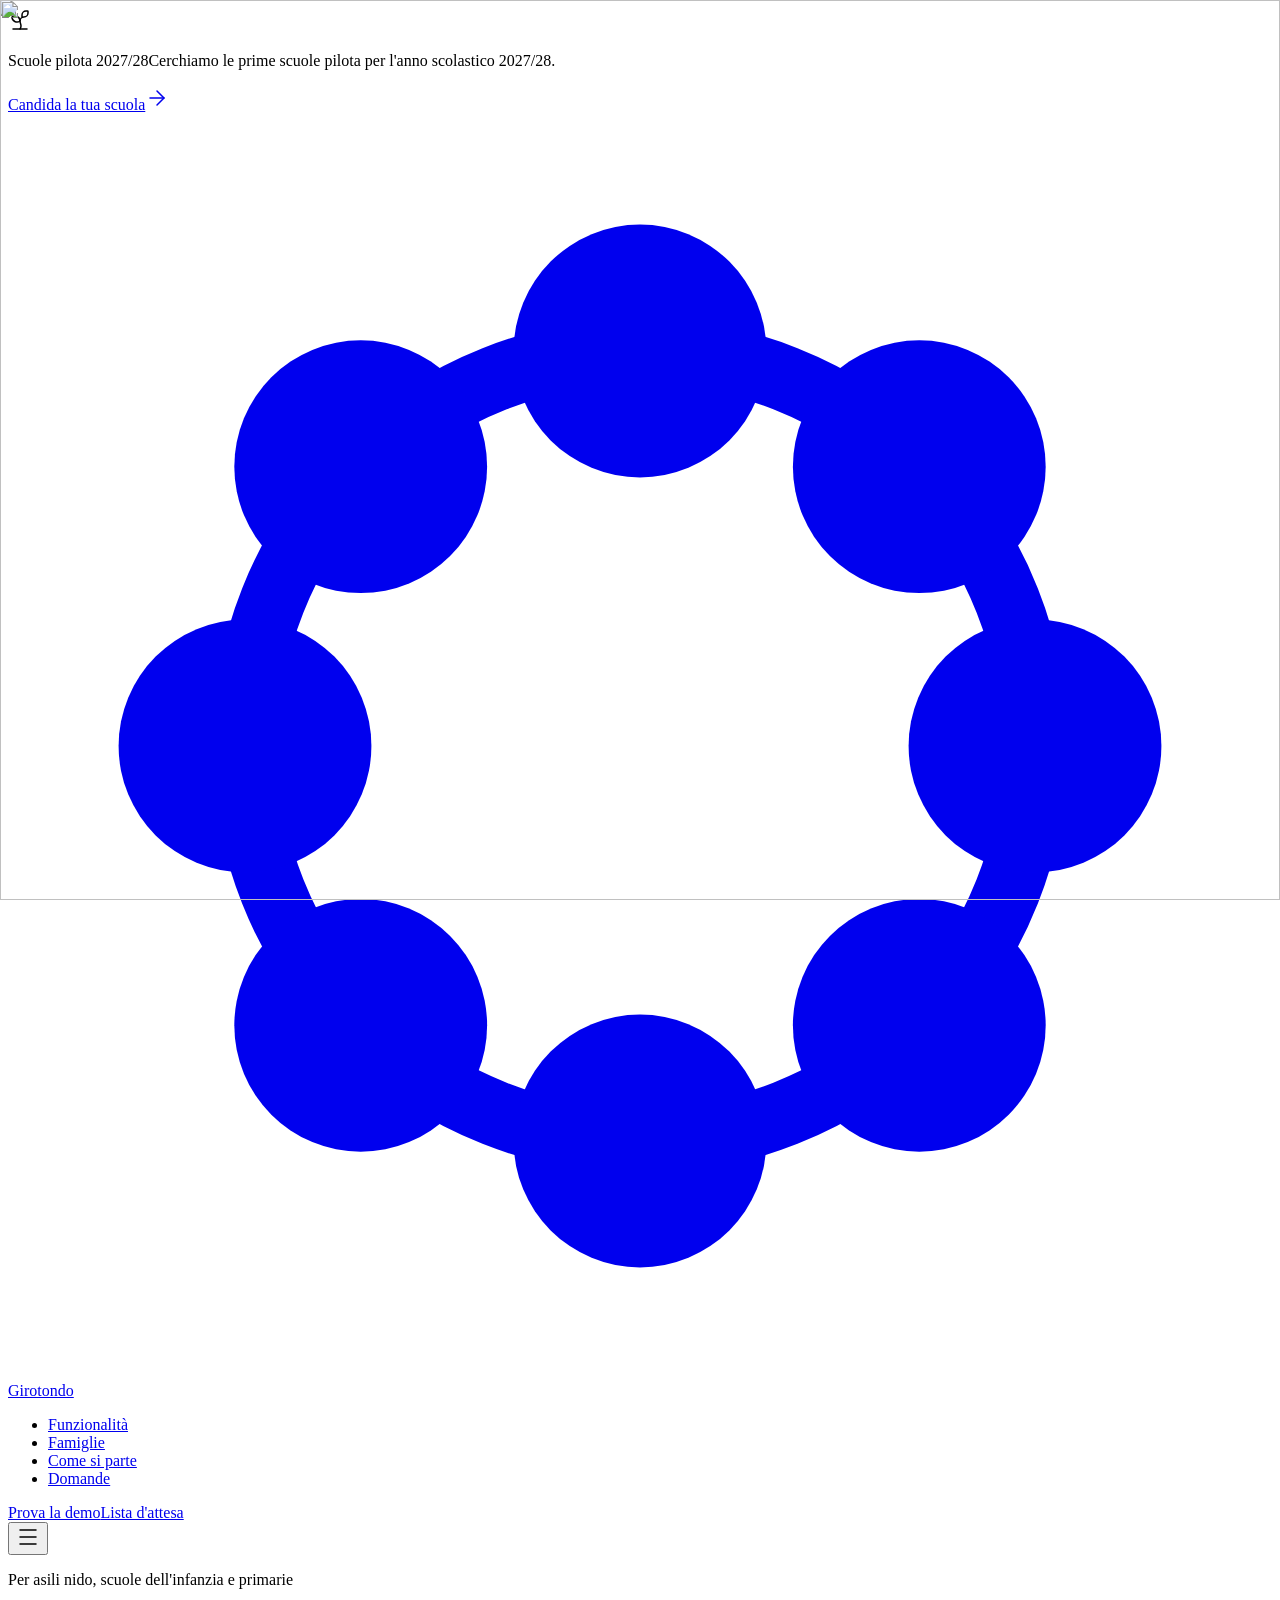
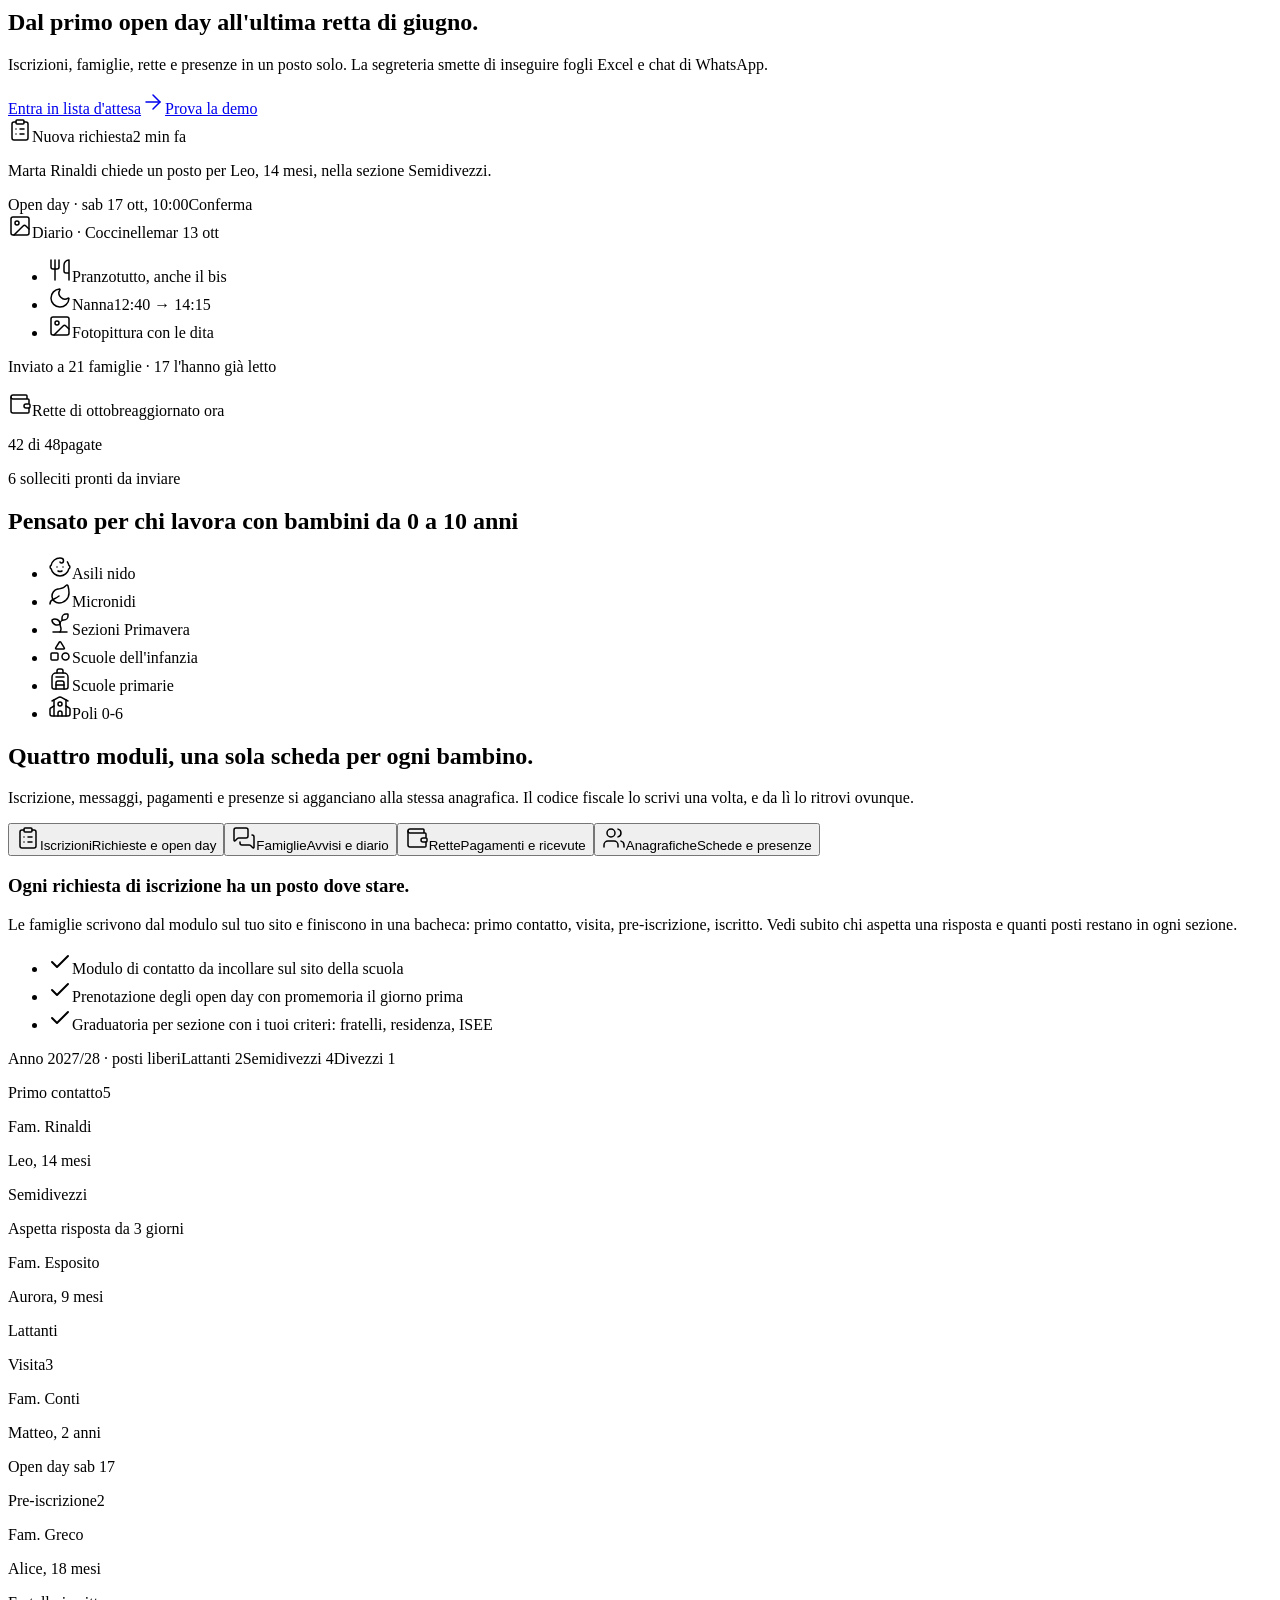
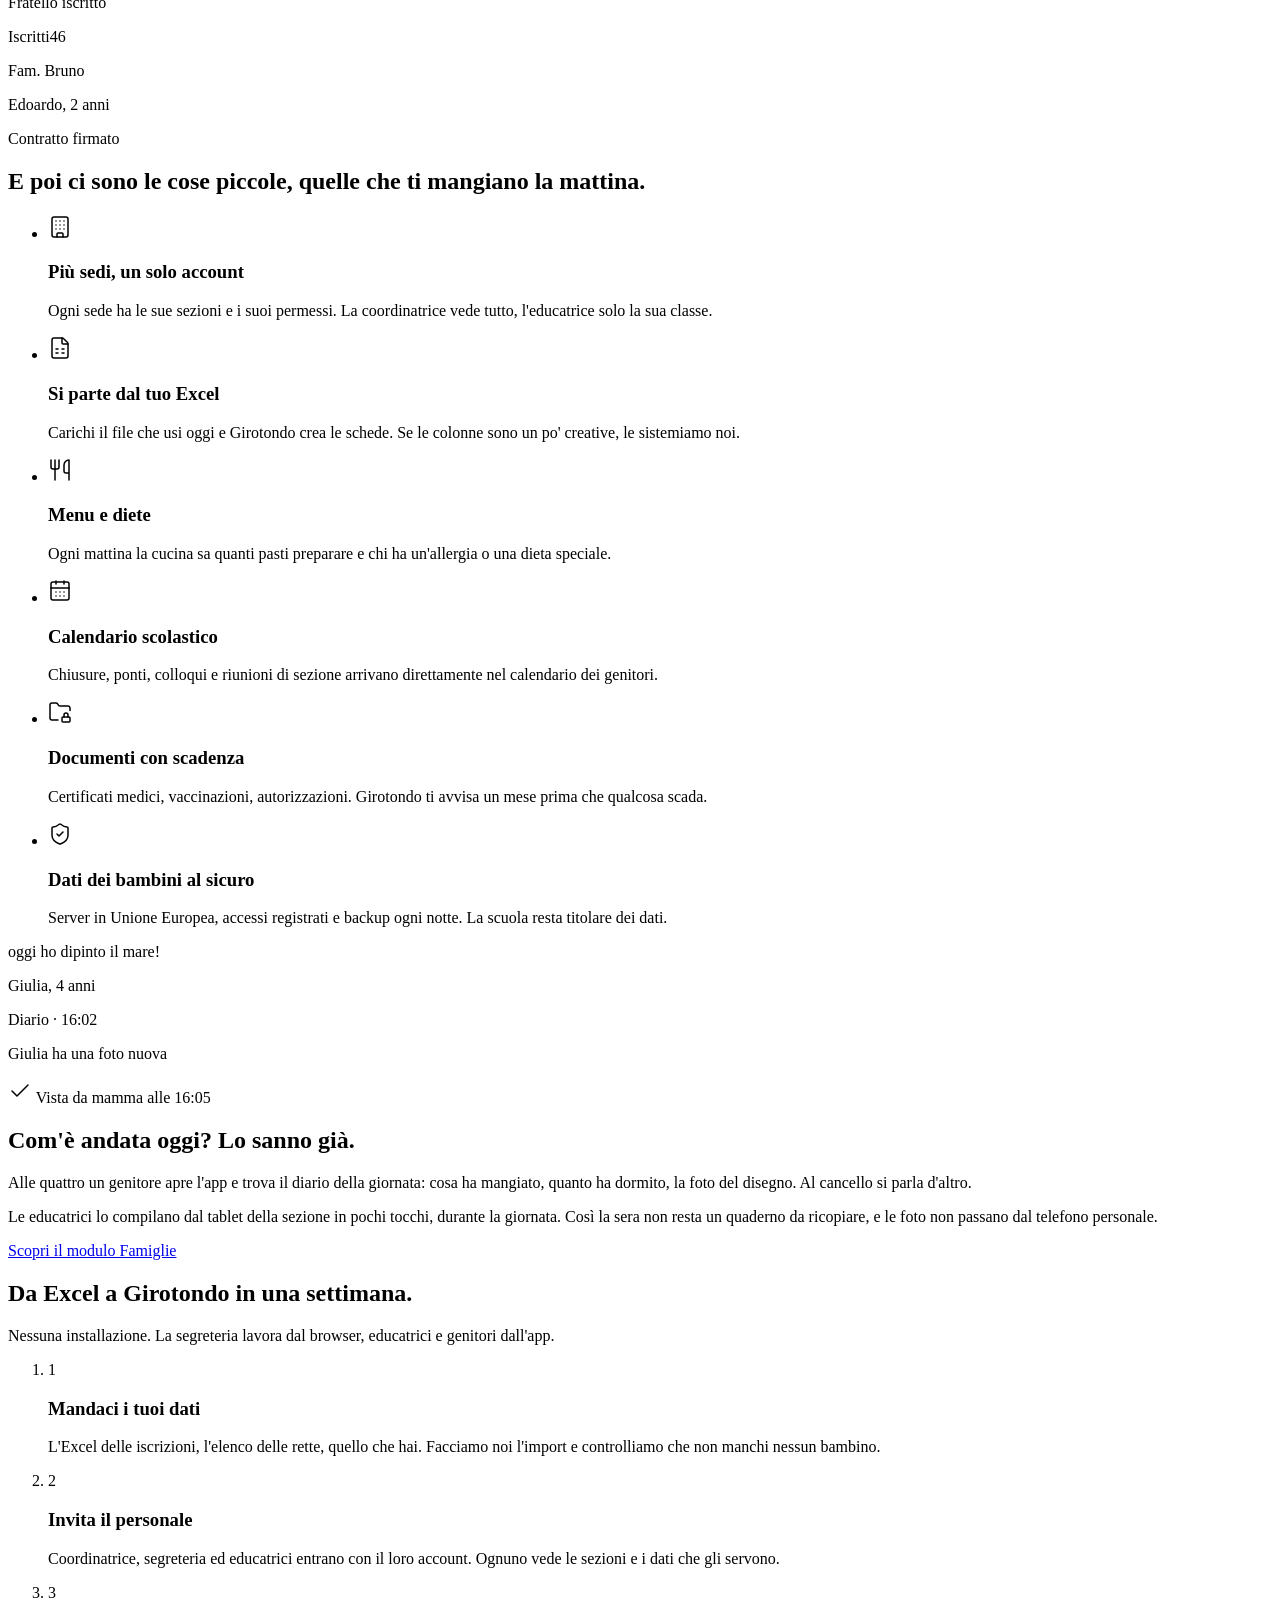
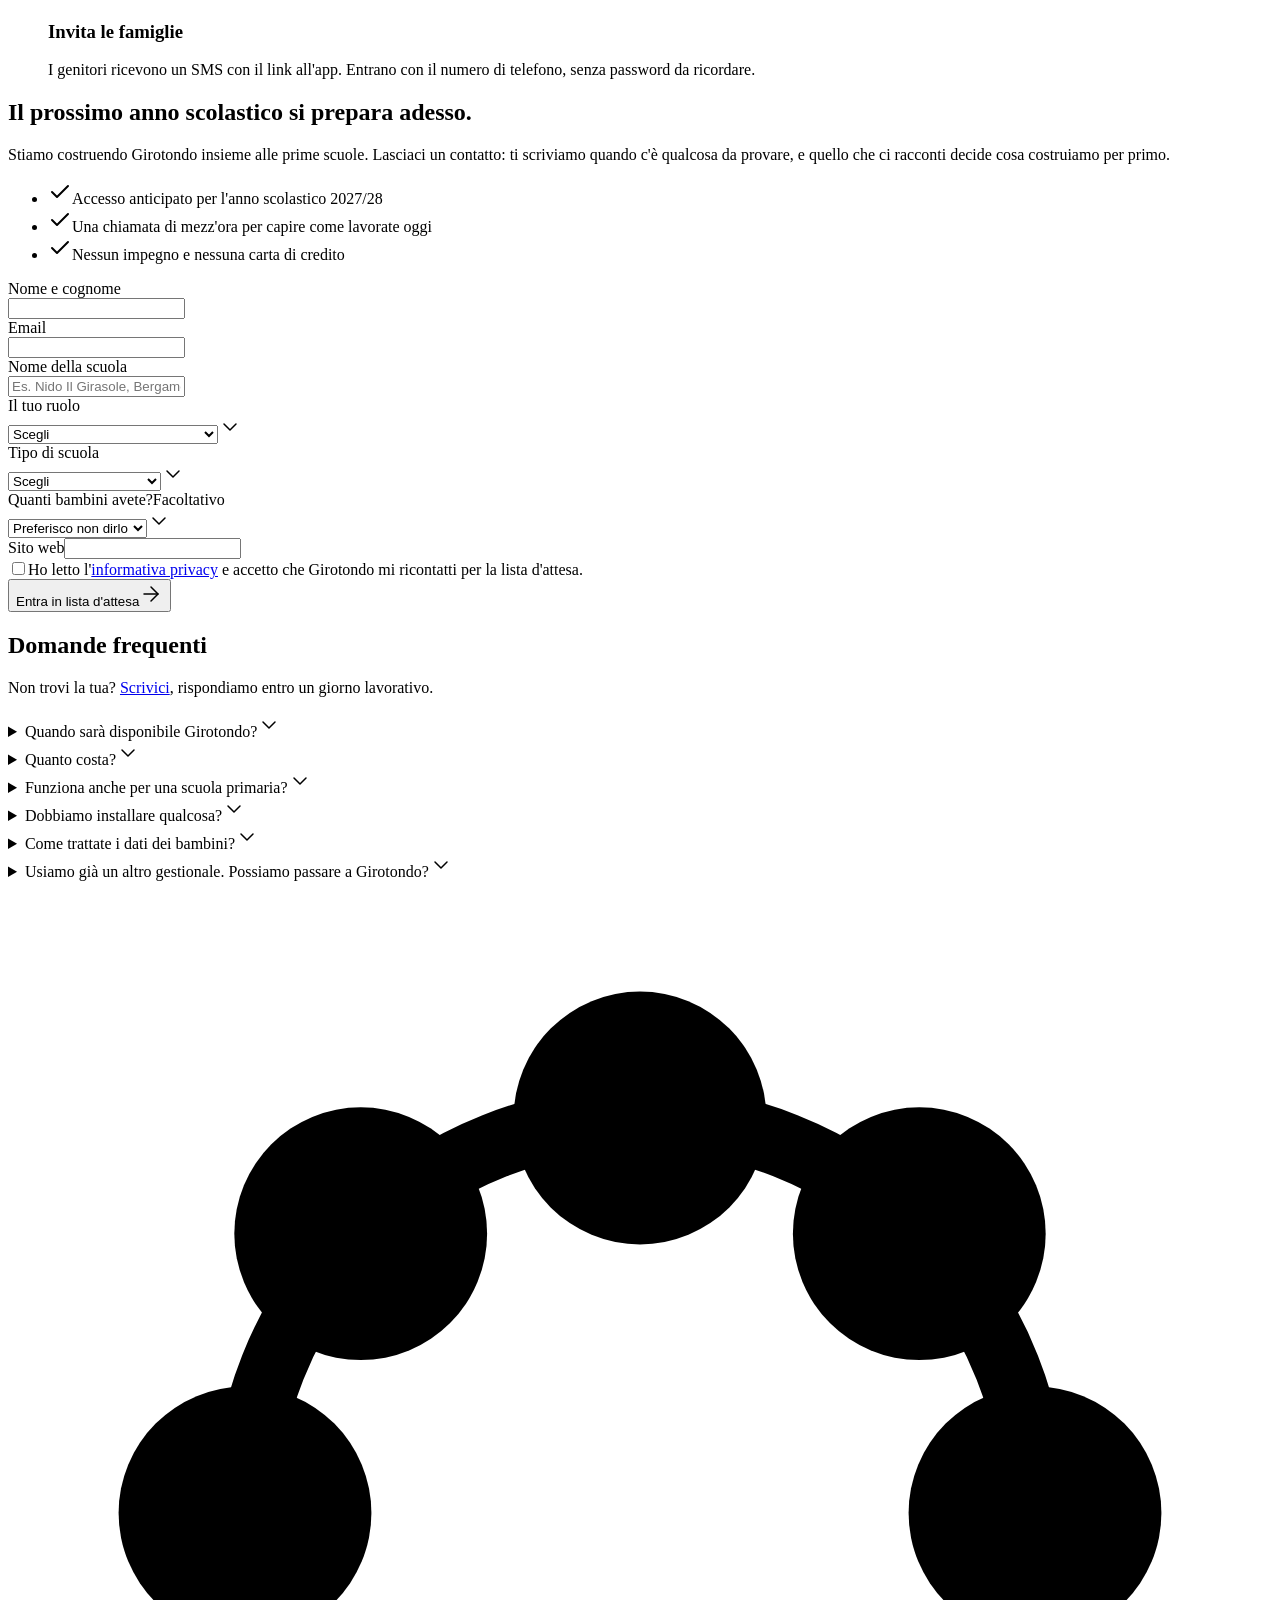
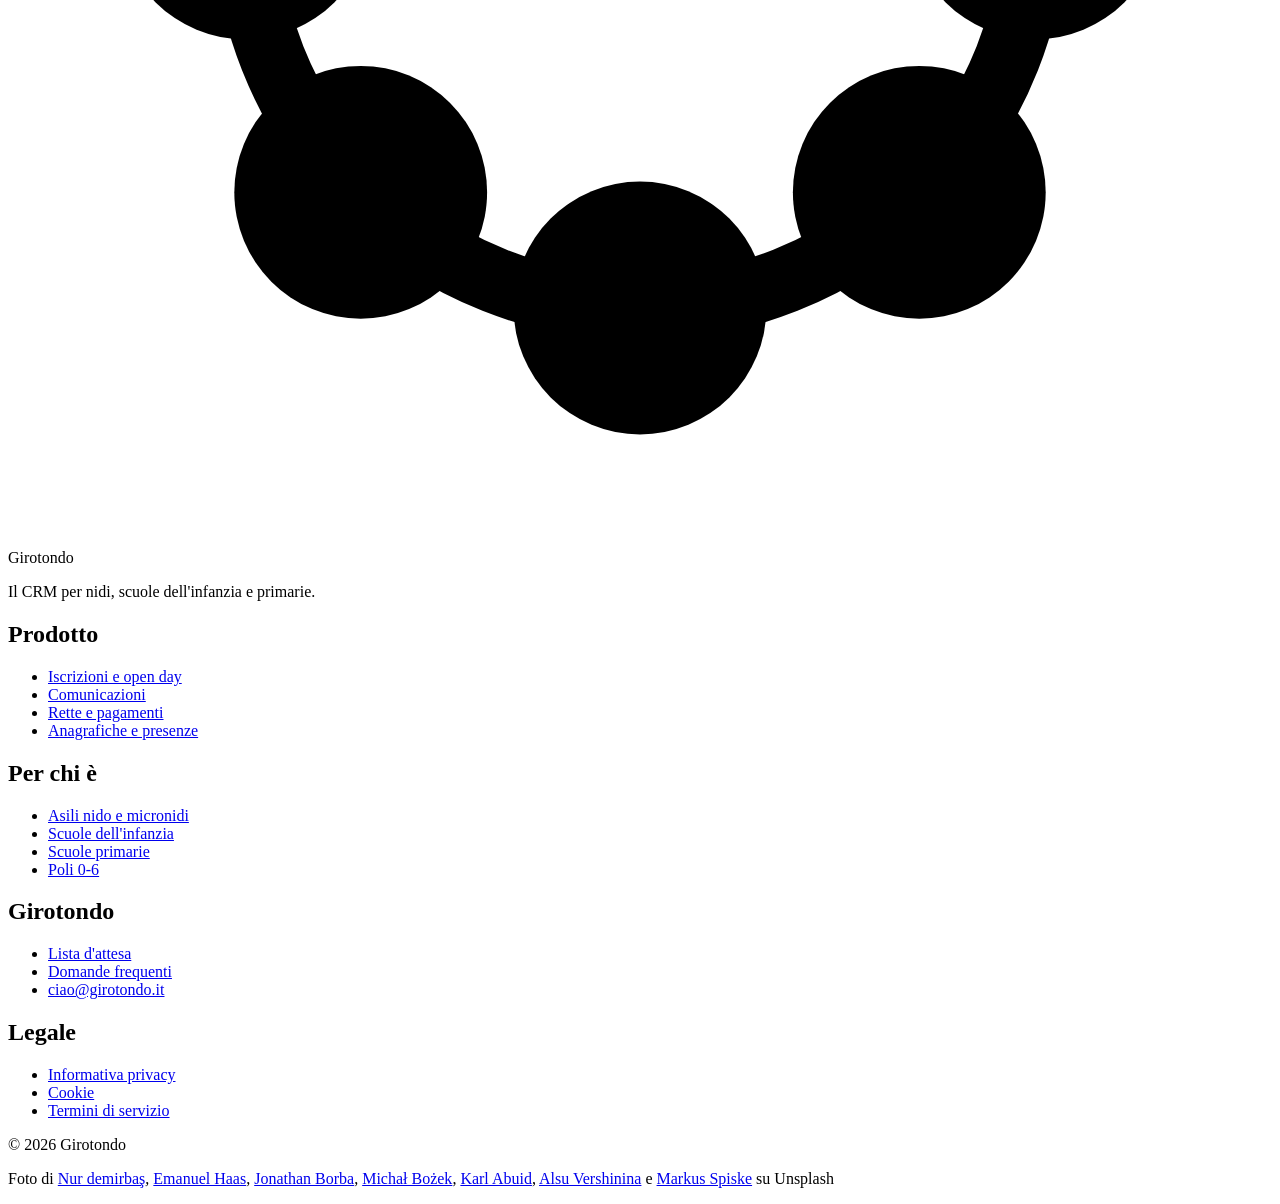
==== commit 5a6b986c: "Update preview" ====
--- a/index.html
+++ b/index.html
@@ -1 +1 @@
-<!DOCTYPE html><html lang="it" class="MOT0tq_variable Rb_A3a_variable h-full"><head><meta charSet="utf-8"/><meta name="viewport" content="width=device-width, initial-scale=1"/><link rel="preload" href="/girotondo-preview/_next/static/media/83afe278b6a6bb3c-s.p.2bn3s6zvc0dyp.woff2" as="font" crossorigin="" type="font/woff2"/><link rel="preload" href="/girotondo-preview/_next/static/media/a85fe84266768609-s.p.0h6ig86gwutp4.woff2" as="font" crossorigin="" type="font/woff2"/><link rel="preload" as="image" href="/girotondo-preview/img/photo-1755727317562-b0c34c756768.webp" fetchPriority="high"/><link rel="stylesheet" href="/girotondo-preview/_next/static/chunks/2qe0roi1a7kmi.css" data-precedence="next"/><link rel="preload" as="script" fetchPriority="low" href="/girotondo-preview/_next/static/chunks/1ckvzn7sfprko.js"/><script src="/girotondo-preview/_next/static/chunks/2bzlqb104tejm.js" async=""></script><script src="/girotondo-preview/_next/static/chunks/0s7mvllxht1mo.js" async=""></script><script src="/girotondo-preview/_next/static/chunks/15-hh0ltpvb6u.js" async=""></script><script src="/girotondo-preview/_next/static/chunks/turbopack-3vduciz0yc0us.js" async=""></script><script src="/girotondo-preview/_next/static/chunks/0umf92h1sb77c.js" async=""></script><script src="/girotondo-preview/_next/static/chunks/09343n82cv910.js" async=""></script><meta name="next-size-adjust" content=""/><meta name="theme-color" content="#f2f0eb"/><title>Girotondo | Il CRM per nidi, scuole dell&#x27;infanzia e primarie</title><meta name="description" content="Girotondo tiene in un posto solo iscrizioni, comunicazioni con le famiglie, rette e presenze. Pensato per asili nido, scuole dell&#x27;infanzia e scuole primarie."/><meta name="robots" content="noindex, nofollow"/><meta property="og:title" content="Girotondo | Il CRM per nidi, scuole dell&#x27;infanzia e primarie"/><meta property="og:description" content="Girotondo tiene in un posto solo iscrizioni, comunicazioni con le famiglie, rette e presenze. Pensato per asili nido, scuole dell&#x27;infanzia e scuole primarie."/><meta property="og:locale" content="it_IT"/><meta property="og:type" content="website"/><meta name="twitter:card" content="summary"/><meta name="twitter:title" content="Girotondo | Il CRM per nidi, scuole dell&#x27;infanzia e primarie"/><meta name="twitter:description" content="Girotondo tiene in un posto solo iscrizioni, comunicazioni con le famiglie, rette e presenze. Pensato per asili nido, scuole dell&#x27;infanzia e scuole primarie."/><link rel="icon" href="/girotondo-preview/icon.svg?icon.0zsdsjrmq5n8t.svg" sizes="any" type="image/svg+xml"/><script src="/girotondo-preview/_next/static/chunks/0cz1d0mv5g_q7.js" noModule=""></script></head><body class="min-h-full flex flex-col"><div hidden=""><!--$--><!--/$--></div><div class="bg-midnight-wine text-paper-white"><div class="page-container flex items-center justify-center gap-3 py-3 text-body-sm"><svg xmlns="http://www.w3.org/2000/svg" width="24" height="24" viewBox="0 0 24 24" fill="none" stroke="currentColor" stroke-width="1.5" stroke-linecap="round" stroke-linejoin="round" class="lucide lucide-sprout hidden size-4 shrink-0 sm:block" aria-hidden="true"><path d="M14 9.536V7a4 4 0 0 1 4-4h1.5a.5.5 0 0 1 .5.5V5a4 4 0 0 1-4 4 4 4 0 0 0-4 4c0 2 1 3 1 5a5 5 0 0 1-1 3"></path><path d="M4 9a5 5 0 0 1 8 4 5 5 0 0 1-8-4"></path><path d="M5 21h14"></path></svg><p><span class="sm:hidden">Scuole pilota <!-- -->2027/28</span><span class="hidden sm:inline">Cerchiamo le prime scuole pilota per l&#x27;anno scolastico <!-- -->2027/28<!-- -->.</span></p><a href="#lista-attesa" class="inline-flex shrink-0 items-center gap-1 rounded-pill border border-paper-white/40 px-3 py-0.5 transition-colors hover:border-paper-white hover:bg-paper-white/10">Candida la tua scuola<svg xmlns="http://www.w3.org/2000/svg" width="24" height="24" viewBox="0 0 24 24" fill="none" stroke="currentColor" stroke-width="1.5" stroke-linecap="round" stroke-linejoin="round" class="lucide lucide-arrow-right size-3.5" aria-hidden="true"><path d="M5 12h14"></path><path d="m12 5 7 7-7 7"></path></svg></a></div></div><header class="sticky top-0 z-50 border-b bg-warm-parchment/80 backdrop-blur-md transition-colors duration-300 border-transparent"><div class="page-container flex h-16 items-center justify-between gap-6"><a href="#top" class="text-ink-charcoal" aria-label="Girotondo, torna all&#x27;inizio"><span class="inline-flex items-center gap-2 "><svg viewBox="0 0 24 24" class="size-6" aria-hidden="true"><circle cx="12" cy="12" r="7.5" fill="none" stroke="currentColor" stroke-width="1.25"></circle><circle cx="12.000" cy="4.500" r="2.4" fill="currentColor"></circle><circle cx="17.303" cy="6.697" r="2.4" fill="currentColor"></circle><circle cx="19.500" cy="12.000" r="2.4" fill="currentColor"></circle><circle cx="17.303" cy="17.303" r="2.4" fill="currentColor"></circle><circle cx="12.000" cy="19.500" r="2.4" fill="currentColor"></circle><circle cx="6.697" cy="17.303" r="2.4" fill="currentColor"></circle><circle cx="4.500" cy="12.000" r="2.4" fill="currentColor"></circle><circle cx="6.697" cy="6.697" r="2.4" fill="currentColor"></circle></svg><span class="text-title font-w540 tracking-[-0.02em]">Girotondo</span></span></a><nav aria-label="Principale" class="hidden md:block"><ul class="flex items-center gap-8"><li><a href="#funzionalita" class="inline-flex items-center justify-center gap-2 whitespace-nowrap transition-colors duration-200 focus-visible:outline-2 focus-visible:outline-offset-2 focus-visible:outline-royal-violet disabled:cursor-not-allowed disabled:opacity-60 px-0 text-body text-ink-charcoal underline decoration-transparent underline-offset-4 hover:decoration-current">Funzionalità</a></li><li><a href="#famiglie" class="inline-flex items-center justify-center gap-2 whitespace-nowrap transition-colors duration-200 focus-visible:outline-2 focus-visible:outline-offset-2 focus-visible:outline-royal-violet disabled:cursor-not-allowed disabled:opacity-60 px-0 text-body text-ink-charcoal underline decoration-transparent underline-offset-4 hover:decoration-current">Famiglie</a></li><li><a href="#come-si-parte" class="inline-flex items-center justify-center gap-2 whitespace-nowrap transition-colors duration-200 focus-visible:outline-2 focus-visible:outline-offset-2 focus-visible:outline-royal-violet disabled:cursor-not-allowed disabled:opacity-60 px-0 text-body text-ink-charcoal underline decoration-transparent underline-offset-4 hover:decoration-current">Come si parte</a></li><li><a href="#domande" class="inline-flex items-center justify-center gap-2 whitespace-nowrap transition-colors duration-200 focus-visible:outline-2 focus-visible:outline-offset-2 focus-visible:outline-royal-violet disabled:cursor-not-allowed disabled:opacity-60 px-0 text-body text-ink-charcoal underline decoration-transparent underline-offset-4 hover:decoration-current">Domande</a></li></ul></nav><div class="hidden items-center gap-6 md:flex"><a href="mailto:ciao@girotondo.it" class="inline-flex items-center justify-center gap-2 whitespace-nowrap transition-colors duration-200 focus-visible:outline-2 focus-visible:outline-offset-2 focus-visible:outline-royal-violet disabled:cursor-not-allowed disabled:opacity-60 px-0 text-body text-ink-charcoal underline decoration-transparent underline-offset-4 hover:decoration-current">Scrivici</a><a href="#lista-attesa" class="inline-flex items-center justify-center gap-2 whitespace-nowrap transition-colors duration-200 focus-visible:outline-2 focus-visible:outline-offset-2 focus-visible:outline-royal-violet disabled:cursor-not-allowed disabled:opacity-60 rounded-button-sm border border-ink-charcoal bg-lilac-mist px-4 py-1.5 text-body text-ink-charcoal hover:bg-lilac-mist/70">Lista d&#x27;attesa</a></div><button type="button" class="-mr-2 inline-flex size-10 items-center justify-center rounded-button-sm md:hidden" aria-expanded="false" aria-controls="menu-mobile" aria-label="Apri menu"><svg xmlns="http://www.w3.org/2000/svg" width="24" height="24" viewBox="0 0 24 24" fill="none" stroke="currentColor" stroke-width="1.5" stroke-linecap="round" stroke-linejoin="round" class="lucide lucide-menu size-5" aria-hidden="true"><path d="M4 5h16"></path><path d="M4 12h16"></path><path d="M4 19h16"></path></svg></button></div></header><main class="flex-1"><section id="top" class="relative isolate overflow-hidden" aria-labelledby="hero-title"><img alt="Un bambino disegna con i pastelli a un tavolo, nella luce calda del pomeriggio" fetchPriority="high" loading="eager" decoding="async" data-nimg="fill" class="-z-20 object-cover object-[50%_45%]" style="position:absolute;height:100%;width:100%;left:0;top:0;right:0;bottom:0;color:transparent" src="/girotondo-preview/img/photo-1755727317562-b0c34c756768.webp"/><div class="hero-scrim absolute inset-0 -z-10" aria-hidden="true"></div><div class="page-container flex flex-col items-center pt-20 pb-10 text-center text-paper-white md:pt-28 md:pb-14"><p class="rounded-pill border border-paper-white/30 bg-paper-white/10 px-3 py-1 text-body-sm backdrop-blur-sm">Per asili nido, scuole dell&#x27;infanzia e primarie</p><h1 id="hero-title" class="mt-6 max-w-[22ch] text-balance text-[40px] leading-[1.02] font-w460 tracking-[-0.025em] sm:text-[52px] md:text-display">Dal primo open day all&#x27;ultima retta di giugno.</h1><p class="mt-6 max-w-[36rem] text-lead font-w460 text-paper-white/90">Iscrizioni, famiglie, rette e presenze in un posto solo. La segreteria smette di inseguire fogli Excel e chat di WhatsApp.</p><div class="mt-8 flex flex-col items-center gap-4 sm:flex-row sm:gap-6"><a href="#lista-attesa" class="inline-flex items-center justify-center gap-2 whitespace-nowrap transition-colors duration-200 focus-visible:outline-2 focus-visible:outline-offset-2 focus-visible:outline-royal-violet disabled:cursor-not-allowed disabled:opacity-60 h-12 rounded-button bg-midnight-wine px-5 text-body text-paper-white hover:bg-midnight-wine/90">Entra in lista d&#x27;attesa<svg xmlns="http://www.w3.org/2000/svg" width="24" height="24" viewBox="0 0 24 24" fill="none" stroke="currentColor" stroke-width="1.5" stroke-linecap="round" stroke-linejoin="round" class="lucide lucide-arrow-right size-4" aria-hidden="true"><path d="M5 12h14"></path><path d="m12 5 7 7-7 7"></path></svg></a><a href="#funzionalita" class="inline-flex items-center justify-center gap-2 whitespace-nowrap transition-colors duration-200 focus-visible:outline-2 focus-visible:outline-offset-2 focus-visible:outline-royal-violet disabled:cursor-not-allowed disabled:opacity-60 px-0 text-body text-ink-charcoal underline decoration-transparent underline-offset-4 hover:decoration-current text-paper-white">Guarda come funziona</a></div><div role="img" aria-label="Anteprime di Girotondo: una nuova richiesta di iscrizione, il diario della giornata, lo stato delle rette del mese" class="mt-16 grid w-full max-w-[1080px] gap-4 md:mt-24 md:grid-cols-3 md:items-end"><div class="rounded-card border border-paper-white/20 bg-paper-white/85 p-4 text-left text-ink-charcoal backdrop-blur-md tabular-nums motion-safe:animate-float"><div class="flex items-center gap-2"><span class="flex size-7 items-center justify-center rounded-lg bg-lilac-mist text-midnight-wine"><svg xmlns="http://www.w3.org/2000/svg" width="24" height="24" viewBox="0 0 24 24" fill="none" stroke="currentColor" stroke-width="1.5" stroke-linecap="round" stroke-linejoin="round" class="lucide lucide-clipboard-list size-4" aria-hidden="true"><rect width="8" height="4" x="8" y="2" rx="1" ry="1"></rect><path d="M16 4h2a2 2 0 0 1 2 2v14a2 2 0 0 1-2 2H6a2 2 0 0 1-2-2V6a2 2 0 0 1 2-2h2"></path><path d="M12 11h4"></path><path d="M12 16h4"></path><path d="M8 11h.01"></path><path d="M8 16h.01"></path></svg></span><span class="text-body-sm font-w540">Nuova richiesta</span><span class="ml-auto text-caption font-w460 text-stone-gray">2 min fa</span></div><p class="mt-3 text-body-sm"><span class="font-w540">Marta Rinaldi</span> chiede un posto per Leo, 14 mesi, nella sezione Semidivezzi.</p><div class="mt-3 flex items-center justify-between gap-2"><span class="rounded-pill bg-warm-parchment px-2.5 py-1 text-caption font-w460">Open day · sab 17 ott, 10:00</span><span class="rounded-button-sm bg-midnight-wine px-2.5 py-1 text-caption font-w540 text-paper-white">Conferma</span></div></div><div class="rounded-card border border-paper-white/20 bg-paper-white/85 p-4 text-left text-ink-charcoal backdrop-blur-md tabular-nums hidden motion-safe:animate-float md:block md:-translate-y-10 [animation-delay:-2.3s]"><div class="flex items-center gap-2"><span class="flex size-7 items-center justify-center rounded-lg bg-lilac-mist text-midnight-wine"><svg xmlns="http://www.w3.org/2000/svg" width="24" height="24" viewBox="0 0 24 24" fill="none" stroke="currentColor" stroke-width="1.5" stroke-linecap="round" stroke-linejoin="round" class="lucide lucide-image size-4" aria-hidden="true"><rect width="18" height="18" x="3" y="3" rx="2" ry="2"></rect><circle cx="9" cy="9" r="2"></circle><path d="m21 15-3.086-3.086a2 2 0 0 0-2.828 0L6 21"></path></svg></span><span class="text-body-sm font-w540">Diario · Coccinelle</span><span class="ml-auto text-caption font-w460 text-stone-gray">mar 13 ott</span></div><ul class="mt-3 space-y-2 text-body-sm"><li class="flex items-center gap-2"><svg xmlns="http://www.w3.org/2000/svg" width="24" height="24" viewBox="0 0 24 24" fill="none" stroke="currentColor" stroke-width="1.5" stroke-linecap="round" stroke-linejoin="round" class="lucide lucide-utensils lucide-fork-knife size-4 text-stone-gray" aria-hidden="true"><path d="M3 2v7c0 1.1.9 2 2 2h4a2 2 0 0 0 2-2V2"></path><path d="M7 2v20"></path><path d="M21 15V2a5 5 0 0 0-5 5v6c0 1.1.9 2 2 2h3Zm0 0v7"></path></svg>Pranzo<span class="ml-auto text-stone-gray">tutto, anche il bis</span></li><li class="flex items-center gap-2"><svg xmlns="http://www.w3.org/2000/svg" width="24" height="24" viewBox="0 0 24 24" fill="none" stroke="currentColor" stroke-width="1.5" stroke-linecap="round" stroke-linejoin="round" class="lucide lucide-moon size-4 text-stone-gray" aria-hidden="true"><path d="M20.985 12.486a9 9 0 1 1-9.473-9.472c.405-.022.617.46.402.803a6 6 0 0 0 8.268 8.268c.344-.215.825-.004.803.401"></path></svg>Nanna<span class="ml-auto text-stone-gray">12:40 → 14:15</span></li><li class="flex items-center gap-2"><svg xmlns="http://www.w3.org/2000/svg" width="24" height="24" viewBox="0 0 24 24" fill="none" stroke="currentColor" stroke-width="1.5" stroke-linecap="round" stroke-linejoin="round" class="lucide lucide-image size-4 text-stone-gray" aria-hidden="true"><rect width="18" height="18" x="3" y="3" rx="2" ry="2"></rect><circle cx="9" cy="9" r="2"></circle><path d="m21 15-3.086-3.086a2 2 0 0 0-2.828 0L6 21"></path></svg>Foto<span class="ml-auto text-stone-gray">pittura con le dita</span></li></ul><p class="mt-3 border-t border-soft-mist pt-3 text-caption font-w460 text-stone-gray">Inviato a 21 famiglie · 17 l&#x27;hanno già letto</p></div><div class="rounded-card border border-paper-white/20 bg-paper-white/85 p-4 text-left text-ink-charcoal backdrop-blur-md tabular-nums hidden motion-safe:animate-float md:block [animation-delay:-4.6s]"><div class="flex items-center gap-2"><span class="flex size-7 items-center justify-center rounded-lg bg-lilac-mist text-midnight-wine"><svg xmlns="http://www.w3.org/2000/svg" width="24" height="24" viewBox="0 0 24 24" fill="none" stroke="currentColor" stroke-width="1.5" stroke-linecap="round" stroke-linejoin="round" class="lucide lucide-wallet size-4" aria-hidden="true"><path d="M19 7V4a1 1 0 0 0-1-1H5a2 2 0 0 0 0 4h15a1 1 0 0 1 1 1v4h-3a2 2 0 0 0 0 4h3a1 1 0 0 0 1-1v-2a1 1 0 0 0-1-1"></path><path d="M3 5v14a2 2 0 0 0 2 2h15a1 1 0 0 0 1-1v-4"></path></svg></span><span class="text-body-sm font-w540">Rette di ottobre</span><span class="ml-auto text-caption font-w460 text-stone-gray">aggiornato ora</span></div><p class="mt-3 flex items-baseline gap-2"><span class="text-heading-sm font-w460">42 di 48</span><span class="text-body-sm text-stone-gray">pagate</span></p><div class="mt-3 h-1.5 overflow-hidden rounded-pill bg-soft-mist" aria-hidden="true"><div class="h-full w-[87.5%] rounded-pill bg-midnight-wine"></div></div><p class="mt-3 text-caption font-w460 text-stone-gray">6 solleciti pronti da inviare</p></div></div></div></section><section id="per-chi" class="page-container pt-12 md:pt-16" aria-labelledby="per-chi-title"><h2 id="per-chi-title" class="text-center text-body-sm text-stone-gray">Pensato per chi lavora con bambini da 0 a 10 anni</h2><ul class="mt-6 grid grid-cols-2 gap-px border border-soft-mist bg-soft-mist sm:grid-cols-3 lg:grid-cols-6"><li class="flex flex-col items-center justify-center gap-2 bg-paper-white px-3 py-6 text-center text-body font-w540"><svg xmlns="http://www.w3.org/2000/svg" width="24" height="24" viewBox="0 0 24 24" fill="none" stroke="currentColor" stroke-width="1.5" stroke-linecap="round" stroke-linejoin="round" class="lucide lucide-baby size-5" aria-hidden="true"><path d="M10 16c.5.3 1.2.5 2 .5s1.5-.2 2-.5"></path><path d="M15 12h.01"></path><path d="M19.38 6.813A9 9 0 0 1 20.8 10.2a2 2 0 0 1 0 3.6 9 9 0 0 1-17.6 0 2 2 0 0 1 0-3.6A9 9 0 0 1 12 3c2 0 3.5 1.1 3.5 2.5s-.9 2.5-2 2.5c-.8 0-1.5-.4-1.5-1"></path><path d="M9 12h.01"></path></svg>Asili nido</li><li class="flex flex-col items-center justify-center gap-2 bg-paper-white px-3 py-6 text-center text-body font-w540"><svg xmlns="http://www.w3.org/2000/svg" width="24" height="24" viewBox="0 0 24 24" fill="none" stroke="currentColor" stroke-width="1.5" stroke-linecap="round" stroke-linejoin="round" class="lucide lucide-leaf size-5" aria-hidden="true"><path d="M11 20a10 10 0 0010-10 25.9 25.9 0 00-1.04-7.281 1 1 0 00-1.755-.325C15.833 5.5 13 5.5 9.8 6.1A7 7 0 0011 20"></path><path d="M2 21a5 5 0 012.911-4.544C7.613 15.212 8.351 15.24 11 13"></path></svg>Micronidi</li><li class="flex flex-col items-center justify-center gap-2 bg-paper-white px-3 py-6 text-center text-body font-w540"><svg xmlns="http://www.w3.org/2000/svg" width="24" height="24" viewBox="0 0 24 24" fill="none" stroke="currentColor" stroke-width="1.5" stroke-linecap="round" stroke-linejoin="round" class="lucide lucide-sprout size-5" aria-hidden="true"><path d="M14 9.536V7a4 4 0 0 1 4-4h1.5a.5.5 0 0 1 .5.5V5a4 4 0 0 1-4 4 4 4 0 0 0-4 4c0 2 1 3 1 5a5 5 0 0 1-1 3"></path><path d="M4 9a5 5 0 0 1 8 4 5 5 0 0 1-8-4"></path><path d="M5 21h14"></path></svg>Sezioni Primavera</li><li class="flex flex-col items-center justify-center gap-2 bg-paper-white px-3 py-6 text-center text-body font-w540"><svg xmlns="http://www.w3.org/2000/svg" width="24" height="24" viewBox="0 0 24 24" fill="none" stroke="currentColor" stroke-width="1.5" stroke-linecap="round" stroke-linejoin="round" class="lucide lucide-shapes size-5" aria-hidden="true"><path d="M8.3 10a.7.7 0 0 1-.626-1.079L11.4 3a.7.7 0 0 1 1.198-.043L16.3 8.9a.7.7 0 0 1-.572 1.1Z"></path><rect x="3" y="14" width="7" height="7" rx="1"></rect><circle cx="17.5" cy="17.5" r="3.5"></circle></svg>Scuole dell&#x27;infanzia</li><li class="flex flex-col items-center justify-center gap-2 bg-paper-white px-3 py-6 text-center text-body font-w540"><svg xmlns="http://www.w3.org/2000/svg" width="24" height="24" viewBox="0 0 24 24" fill="none" stroke="currentColor" stroke-width="1.5" stroke-linecap="round" stroke-linejoin="round" class="lucide lucide-backpack size-5" aria-hidden="true"><path d="M4 10a4 4 0 0 1 4-4h8a4 4 0 0 1 4 4v10a2 2 0 0 1-2 2H6a2 2 0 0 1-2-2z"></path><path d="M8 10h8"></path><path d="M8 18h8"></path><path d="M8 22v-6a2 2 0 0 1 2-2h4a2 2 0 0 1 2 2v6"></path><path d="M9 6V4a2 2 0 0 1 2-2h2a2 2 0 0 1 2 2v2"></path></svg>Scuole primarie</li><li class="flex flex-col items-center justify-center gap-2 bg-paper-white px-3 py-6 text-center text-body font-w540"><svg xmlns="http://www.w3.org/2000/svg" width="24" height="24" viewBox="0 0 24 24" fill="none" stroke="currentColor" stroke-width="1.5" stroke-linecap="round" stroke-linejoin="round" class="lucide lucide-school size-5" aria-hidden="true"><path d="M14 21v-3a2 2 0 0 0-4 0v3"></path><path d="M18 4.933V21"></path><path d="m4 6 7.106-3.79a2 2 0 0 1 1.788 0L20 6"></path><path d="m6 11-3.52 2.147a1 1 0 0 0-.48.854V19a2 2 0 0 0 2 2h16a2 2 0 0 0 2-2v-5a1 1 0 0 0-.48-.853L18 11"></path><path d="M6 4.933V21"></path><circle cx="12" cy="9" r="2"></circle></svg>Poli 0-6</li></ul></section><section id="funzionalita" class="page-container py-16 md:py-24" aria-labelledby="funzionalita-title"><div class="max-w-3xl"><h2 id="funzionalita-title" class="text-[36px] leading-[1.04] font-w460 tracking-[-0.022em] md:text-heading">Quattro moduli, una sola scheda per ogni bambino.</h2><p class="mt-5 max-w-2xl text-lead text-stone-gray">Iscrizione, messaggi, pagamenti e presenze si agganciano alla stessa anagrafica. Il codice fiscale lo scrivi una volta, e da lì lo ritrovi ovunque.</p></div><div role="tablist" aria-label="Moduli di Girotondo" class="mt-10 grid grid-cols-2 gap-px overflow-hidden rounded-tab border border-soft-mist bg-soft-mist md:grid-cols-4"><button id="tab-iscrizioni" type="button" role="tab" aria-selected="true" aria-controls="panel-iscrizioni" tabindex="0" class="flex items-center gap-3 p-4 text-left transition-colors duration-200 focus-visible:outline-2 focus-visible:-outline-offset-2 focus-visible:outline-royal-violet bg-lilac-mist"><svg xmlns="http://www.w3.org/2000/svg" width="24" height="24" viewBox="0 0 24 24" fill="none" stroke="currentColor" stroke-width="1.5" stroke-linecap="round" stroke-linejoin="round" class="lucide lucide-clipboard-list size-5 shrink-0 text-midnight-wine" aria-hidden="true"><rect width="8" height="4" x="8" y="2" rx="1" ry="1"></rect><path d="M16 4h2a2 2 0 0 1 2 2v14a2 2 0 0 1-2 2H6a2 2 0 0 1-2-2V6a2 2 0 0 1 2-2h2"></path><path d="M12 11h4"></path><path d="M12 16h4"></path><path d="M8 11h.01"></path><path d="M8 16h.01"></path></svg><span><span class="block text-body font-w540">Iscrizioni</span><span class="hidden text-caption font-w460 text-stone-gray sm:block">Richieste e open day</span></span></button><button id="tab-famiglie" type="button" role="tab" aria-selected="false" aria-controls="panel-famiglie" tabindex="-1" class="flex items-center gap-3 p-4 text-left transition-colors duration-200 focus-visible:outline-2 focus-visible:-outline-offset-2 focus-visible:outline-royal-violet bg-paper-white hover:bg-warm-parchment"><svg xmlns="http://www.w3.org/2000/svg" width="24" height="24" viewBox="0 0 24 24" fill="none" stroke="currentColor" stroke-width="1.5" stroke-linecap="round" stroke-linejoin="round" class="lucide lucide-messages-square size-5 shrink-0 text-ink-charcoal" aria-hidden="true"><path d="M16 10a2 2 0 0 1-2 2H6.828a2 2 0 0 0-1.414.586l-2.202 2.202A.71.71 0 0 1 2 14.286V4a2 2 0 0 1 2-2h10a2 2 0 0 1 2 2z"></path><path d="M20 9a2 2 0 0 1 2 2v10.286a.71.71 0 0 1-1.212.502l-2.202-2.202A2 2 0 0 0 17.172 19H10a2 2 0 0 1-2-2v-1"></path></svg><span><span class="block text-body font-w540">Famiglie</span><span class="hidden text-caption font-w460 text-stone-gray sm:block">Avvisi e diario</span></span></button><button id="tab-rette" type="button" role="tab" aria-selected="false" aria-controls="panel-rette" tabindex="-1" class="flex items-center gap-3 p-4 text-left transition-colors duration-200 focus-visible:outline-2 focus-visible:-outline-offset-2 focus-visible:outline-royal-violet bg-paper-white hover:bg-warm-parchment"><svg xmlns="http://www.w3.org/2000/svg" width="24" height="24" viewBox="0 0 24 24" fill="none" stroke="currentColor" stroke-width="1.5" stroke-linecap="round" stroke-linejoin="round" class="lucide lucide-wallet size-5 shrink-0 text-ink-charcoal" aria-hidden="true"><path d="M19 7V4a1 1 0 0 0-1-1H5a2 2 0 0 0 0 4h15a1 1 0 0 1 1 1v4h-3a2 2 0 0 0 0 4h3a1 1 0 0 0 1-1v-2a1 1 0 0 0-1-1"></path><path d="M3 5v14a2 2 0 0 0 2 2h15a1 1 0 0 0 1-1v-4"></path></svg><span><span class="block text-body font-w540">Rette</span><span class="hidden text-caption font-w460 text-stone-gray sm:block">Pagamenti e ricevute</span></span></button><button id="tab-anagrafiche" type="button" role="tab" aria-selected="false" aria-controls="panel-anagrafiche" tabindex="-1" class="flex items-center gap-3 p-4 text-left transition-colors duration-200 focus-visible:outline-2 focus-visible:-outline-offset-2 focus-visible:outline-royal-violet bg-paper-white hover:bg-warm-parchment"><svg xmlns="http://www.w3.org/2000/svg" width="24" height="24" viewBox="0 0 24 24" fill="none" stroke="currentColor" stroke-width="1.5" stroke-linecap="round" stroke-linejoin="round" class="lucide lucide-users size-5 shrink-0 text-ink-charcoal" aria-hidden="true"><path d="M16 21v-2a4 4 0 0 0-4-4H6a4 4 0 0 0-4 4v2"></path><path d="M16 3.128a4 4 0 0 1 0 7.744"></path><path d="M22 21v-2a4 4 0 0 0-3-3.87"></path><circle cx="9" cy="7" r="4"></circle></svg><span><span class="block text-body font-w540">Anagrafiche</span><span class="hidden text-caption font-w460 text-stone-gray sm:block">Schede e presenze</span></span></button></div><div id="panel-iscrizioni" role="tabpanel" aria-labelledby="tab-iscrizioni" class="mt-4 grid gap-8 rounded-card bg-paper-white p-5 md:p-10 lg:grid-cols-[minmax(0,4fr)_minmax(0,7fr)] lg:gap-10"><div class="flex flex-col"><h3 class="text-heading-sm font-w460">Ogni richiesta di iscrizione ha un posto dove stare.</h3><p class="mt-4 text-body text-stone-gray">Le famiglie scrivono dal modulo sul tuo sito e finiscono in una bacheca: primo contatto, visita, pre-iscrizione, iscritto. Vedi subito chi aspetta una risposta e quanti posti restano in ogni sezione.</p><ul class="mt-6 space-y-3"><li class="flex gap-3 text-body"><svg xmlns="http://www.w3.org/2000/svg" width="24" height="24" viewBox="0 0 24 24" fill="none" stroke="currentColor" stroke-width="2" stroke-linecap="round" stroke-linejoin="round" class="lucide lucide-check mt-0.5 size-4 shrink-0 text-midnight-wine" aria-hidden="true"><path d="M20 6 9 17l-5-5"></path></svg>Modulo di contatto da incollare sul sito della scuola</li><li class="flex gap-3 text-body"><svg xmlns="http://www.w3.org/2000/svg" width="24" height="24" viewBox="0 0 24 24" fill="none" stroke="currentColor" stroke-width="2" stroke-linecap="round" stroke-linejoin="round" class="lucide lucide-check mt-0.5 size-4 shrink-0 text-midnight-wine" aria-hidden="true"><path d="M20 6 9 17l-5-5"></path></svg>Prenotazione degli open day con promemoria il giorno prima</li><li class="flex gap-3 text-body"><svg xmlns="http://www.w3.org/2000/svg" width="24" height="24" viewBox="0 0 24 24" fill="none" stroke="currentColor" stroke-width="2" stroke-linecap="round" stroke-linejoin="round" class="lucide lucide-check mt-0.5 size-4 shrink-0 text-midnight-wine" aria-hidden="true"><path d="M20 6 9 17l-5-5"></path></svg>Graduatoria per sezione con i tuoi criteri: fratelli, residenza, ISEE</li></ul></div><div class="min-w-0 rounded-xl bg-warm-parchment p-4 md:p-6" aria-label="Anteprima" role="group"><div class="tabular-nums"><div class="flex flex-wrap items-center gap-2 text-caption font-w460 text-stone-gray"><span class="text-ink-charcoal">Anno <!-- -->2027/28<!-- --> · posti liberi</span><span class="inline-flex items-center rounded-pill px-2 py-0.5 text-caption font-w460 whitespace-nowrap bg-warm-parchment text-ink-charcoal">Lattanti 2</span><span class="inline-flex items-center rounded-pill px-2 py-0.5 text-caption font-w460 whitespace-nowrap bg-warm-parchment text-ink-charcoal">Semidivezzi 4</span><span class="inline-flex items-center rounded-pill px-2 py-0.5 text-caption font-w460 whitespace-nowrap bg-warm-parchment text-ink-charcoal">Divezzi 1</span></div><div class="-mx-1 mt-4 flex gap-3 overflow-x-auto px-1 pb-1"><div class="min-w-[140px] flex-1"><p class="flex items-center justify-between text-caption font-w540">Primo contatto<span class="text-stone-gray">5</span></p><div class="mt-2 space-y-2"><div class="rounded-xl border border-soft-mist bg-paper-white p-3"><p class="text-body-sm font-w540">Fam. Rinaldi</p><p class="text-caption font-w460 text-stone-gray">Leo, 14 mesi</p><div class="mt-2"><span class="inline-flex items-center rounded-pill px-2 py-0.5 text-caption font-w460 whitespace-nowrap bg-lilac-mist text-ink-charcoal">Semidivezzi</span></div><p class="mt-2 text-caption font-w460 text-midnight-wine">Aspetta risposta da 3 giorni</p></div><div class="rounded-xl border border-soft-mist bg-paper-white p-3"><p class="text-body-sm font-w540">Fam. Esposito</p><p class="text-caption font-w460 text-stone-gray">Aurora, 9 mesi</p><div class="mt-2"><span class="inline-flex items-center rounded-pill px-2 py-0.5 text-caption font-w460 whitespace-nowrap bg-lilac-mist text-ink-charcoal">Lattanti</span></div></div></div></div><div class="min-w-[140px] flex-1"><p class="flex items-center justify-between text-caption font-w540">Visita<span class="text-stone-gray">3</span></p><div class="mt-2 space-y-2"><div class="rounded-xl border border-soft-mist bg-paper-white p-3"><p class="text-body-sm font-w540">Fam. Conti</p><p class="text-caption font-w460 text-stone-gray">Matteo, 2 anni</p><div class="mt-2"><span class="inline-flex items-center rounded-pill px-2 py-0.5 text-caption font-w460 whitespace-nowrap bg-lilac-mist text-ink-charcoal">Open day sab 17</span></div></div></div></div><div class="min-w-[140px] flex-1"><p class="flex items-center justify-between text-caption font-w540">Pre-iscrizione<span class="text-stone-gray">2</span></p><div class="mt-2 space-y-2"><div class="rounded-xl border border-soft-mist bg-paper-white p-3"><p class="text-body-sm font-w540">Fam. Greco</p><p class="text-caption font-w460 text-stone-gray">Alice, 18 mesi</p><div class="mt-2"><span class="inline-flex items-center rounded-pill px-2 py-0.5 text-caption font-w460 whitespace-nowrap bg-lilac-mist text-ink-charcoal">Fratello iscritto</span></div></div></div></div><div class="min-w-[140px] flex-1"><p class="flex items-center justify-between text-caption font-w540">Iscritti<span class="text-stone-gray">46</span></p><div class="mt-2 space-y-2"><div class="rounded-xl border border-soft-mist bg-paper-white p-3"><p class="text-body-sm font-w540">Fam. Bruno</p><p class="text-caption font-w460 text-stone-gray">Edoardo, 2 anni</p><div class="mt-2"><span class="inline-flex items-center rounded-pill px-2 py-0.5 text-caption font-w460 whitespace-nowrap bg-lilac-mist text-ink-charcoal">Contratto firmato</span></div></div></div></div></div></div></div></div><div id="panel-famiglie" role="tabpanel" aria-labelledby="tab-famiglie" hidden="" class="mt-4 grid gap-8 rounded-card bg-paper-white p-5 md:p-10 lg:grid-cols-[minmax(0,4fr)_minmax(0,7fr)] lg:gap-10"><div class="flex flex-col"><h3 class="text-heading-sm font-w460">Avvisi, autorizzazioni e diario, con la conferma di lettura.</h3><p class="mt-4 text-body text-stone-gray">Scrivi a una sezione intera o a un solo genitore e sai chi ha letto. Al nido le educatrici compilano il diario dal tablet: pasti, nanna, cambi e una foto.</p><ul class="mt-6 space-y-3"><li class="flex gap-3 text-body"><svg xmlns="http://www.w3.org/2000/svg" width="24" height="24" viewBox="0 0 24 24" fill="none" stroke="currentColor" stroke-width="2" stroke-linecap="round" stroke-linejoin="round" class="lucide lucide-check mt-0.5 size-4 shrink-0 text-midnight-wine" aria-hidden="true"><path d="M20 6 9 17l-5-5"></path></svg>App per i genitori su iPhone e Android</li><li class="flex gap-3 text-body"><svg xmlns="http://www.w3.org/2000/svg" width="24" height="24" viewBox="0 0 24 24" fill="none" stroke="currentColor" stroke-width="2" stroke-linecap="round" stroke-linejoin="round" class="lucide lucide-check mt-0.5 size-4 shrink-0 text-midnight-wine" aria-hidden="true"><path d="M20 6 9 17l-5-5"></path></svg>Autorizzazioni per uscite e gite firmate dal telefono</li><li class="flex gap-3 text-body"><svg xmlns="http://www.w3.org/2000/svg" width="24" height="24" viewBox="0 0 24 24" fill="none" stroke="currentColor" stroke-width="2" stroke-linecap="round" stroke-linejoin="round" class="lucide lucide-check mt-0.5 size-4 shrink-0 text-midnight-wine" aria-hidden="true"><path d="M20 6 9 17l-5-5"></path></svg>Messaggi separati dal WhatsApp personale delle educatrici</li></ul></div><div class="min-w-0 rounded-xl bg-warm-parchment p-4 md:p-6" aria-label="Anteprima" role="group"><div class="grid gap-4 tabular-nums sm:grid-cols-2"><div class="rounded-[24px] border border-soft-mist bg-paper-white p-4"><p class="text-body-sm font-w540">Diario di Leo</p><p class="text-caption font-w460 text-stone-gray">martedì 13 ottobre · Coccinelle</p><ol class="mt-4 space-y-3 border-l border-soft-mist pl-3"><li class="text-body-sm"><span class="text-caption font-w460 text-stone-gray">08:12</span><p><span class="font-w540">Entrata</span><span class="text-stone-gray"> · <!-- -->accompagnato da papà</span></p></li><li class="text-body-sm"><span class="text-caption font-w460 text-stone-gray">11:45</span><p><span class="font-w540">Pranzo</span><span class="text-stone-gray"> · <!-- -->pasta al pomodoro, tutto</span></p></li><li class="text-body-sm"><span class="text-caption font-w460 text-stone-gray">12:40</span><p><span class="font-w540">Nanna</span><span class="text-stone-gray"> · <!-- -->fino alle 14:15</span></p></li><li class="text-body-sm"><span class="text-caption font-w460 text-stone-gray">15:30</span><p><span class="font-w540">Cambio</span></p></li><li class="text-body-sm"><span class="text-caption font-w460 text-stone-gray">16:02</span><p class="font-w540">Foto</p><div class="relative mt-2 aspect-[4/3] overflow-hidden rounded-xl"><img alt="" loading="lazy" decoding="async" data-nimg="fill" class="object-cover" style="position:absolute;height:100%;width:100%;left:0;top:0;right:0;bottom:0;color:transparent" src="/girotondo-preview/img/photo-1698340311456-77454d0abdc7.webp"/></div></li></ol></div><div class="flex flex-col gap-4"><div class="rounded-card border border-soft-mist bg-paper-white p-4"><div class="flex items-center gap-2"><span class="flex size-7 items-center justify-center rounded-lg bg-lilac-mist text-midnight-wine"><svg xmlns="http://www.w3.org/2000/svg" width="24" height="24" viewBox="0 0 24 24" fill="none" stroke="currentColor" stroke-width="1.5" stroke-linecap="round" stroke-linejoin="round" class="lucide lucide-megaphone size-4" aria-hidden="true"><path d="M11 6a13 13 0 0 0 8.4-2.8A1 1 0 0 1 21 4v12a1 1 0 0 1-1.6.8A13 13 0 0 0 11 14H5a2 2 0 0 1-2-2V8a2 2 0 0 1 2-2z"></path><path d="M6 14a12 12 0 0 0 2.4 7.2 2 2 0 0 0 3.2-2.4A8 8 0 0 1 10 14"></path><path d="M8 6v8"></path></svg></span><p class="text-body-sm font-w540">Uscita al parco, giovedì</p></div><p class="mt-3 text-caption font-w460 text-stone-gray">Autorizzazioni firmate</p><p class="text-heading-sm font-w460">18 / 22</p><div class="mt-2 h-1.5 overflow-hidden rounded-pill bg-soft-mist"><div class="h-full w-[82%] rounded-pill bg-midnight-wine"></div></div><p class="mt-3 text-caption font-w460">Sollecita le 4 famiglie mancanti</p></div><div class="rounded-card border border-soft-mist bg-paper-white p-4"><p class="text-caption font-w460 text-stone-gray">Messaggio da Marta (mamma di Leo)</p><p class="mt-1 text-body-sm">Domani lo prende la nonna Anna verso le 15, grazie!</p><p class="mt-3 flex items-center gap-1 text-caption font-w460 text-stone-gray"><svg xmlns="http://www.w3.org/2000/svg" width="24" height="24" viewBox="0 0 24 24" fill="none" stroke="currentColor" stroke-width="1.5" stroke-linecap="round" stroke-linejoin="round" class="lucide lucide-check size-3.5" aria-hidden="true"><path d="M20 6 9 17l-5-5"></path></svg> Letto da Chiara, educatrice</p></div></div></div></div></div><div id="panel-rette" role="tabpanel" aria-labelledby="tab-rette" hidden="" class="mt-4 grid gap-8 rounded-card bg-paper-white p-5 md:p-10 lg:grid-cols-[minmax(0,4fr)_minmax(0,7fr)] lg:gap-10"><div class="flex flex-col"><h3 class="text-heading-sm font-w460">Le rette si calcolano da sole, i solleciti partono con un clic.</h3><p class="mt-4 text-body text-stone-gray">Imposti le tariffe una volta, con riduzioni per fratelli e part-time. Ogni mese Girotondo prepara gli avvisi di pagamento, segna chi ha pagato e ti mostra chi manca.</p><ul class="mt-6 space-y-3"><li class="flex gap-3 text-body"><svg xmlns="http://www.w3.org/2000/svg" width="24" height="24" viewBox="0 0 24 24" fill="none" stroke="currentColor" stroke-width="2" stroke-linecap="round" stroke-linejoin="round" class="lucide lucide-check mt-0.5 size-4 shrink-0 text-midnight-wine" aria-hidden="true"><path d="M20 6 9 17l-5-5"></path></svg>Addebito diretto SEPA o link di pagamento</li><li class="flex gap-3 text-body"><svg xmlns="http://www.w3.org/2000/svg" width="24" height="24" viewBox="0 0 24 24" fill="none" stroke="currentColor" stroke-width="2" stroke-linecap="round" stroke-linejoin="round" class="lucide lucide-check mt-0.5 size-4 shrink-0 text-midnight-wine" aria-hidden="true"><path d="M20 6 9 17l-5-5"></path></svg>Ricevute pronte per il Bonus Nido INPS e per il 730</li><li class="flex gap-3 text-body"><svg xmlns="http://www.w3.org/2000/svg" width="24" height="24" viewBox="0 0 24 24" fill="none" stroke="currentColor" stroke-width="2" stroke-linecap="round" stroke-linejoin="round" class="lucide lucide-check mt-0.5 size-4 shrink-0 text-midnight-wine" aria-hidden="true"><path d="M20 6 9 17l-5-5"></path></svg>Esportazione mensile per il commercialista</li></ul></div><div class="min-w-0 rounded-xl bg-warm-parchment p-4 md:p-6" aria-label="Anteprima" role="group"><div class="tabular-nums"><div class="flex flex-wrap items-end justify-between gap-3"><div><p class="text-caption font-w460 text-stone-gray">Rette di ottobre 2026</p><p class="text-heading-sm font-w460">€ 20.960</p><p class="text-caption font-w460 text-stone-gray">incassati, € 3.040 ancora da incassare</p></div><span class="rounded-button-sm bg-midnight-wine px-3 py-1.5 text-caption font-w540 text-paper-white">Invia 6 solleciti</span></div><div class="mt-4 overflow-hidden rounded-xl border border-soft-mist bg-paper-white"><table class="w-full text-left text-body-sm"><thead class="border-b border-soft-mist text-caption text-stone-gray"><tr><th scope="col" class="px-3 py-2 font-w540">Bambino</th><th scope="col" class="hidden px-3 py-2 font-w540 sm:table-cell">Sezione</th><th scope="col" class="px-3 py-2 text-right font-w540">Importo</th><th scope="col" class="px-3 py-2 text-right font-w540">Stato</th></tr></thead><tbody><tr class="border-b border-soft-mist last:border-0"><td class="px-3 py-2.5">Leo Rinaldi</td><td class="hidden px-3 py-2.5 text-stone-gray sm:table-cell">Semidivezzi</td><td class="px-3 py-2.5 text-right whitespace-nowrap">€ 560,00</td><td class="px-3 py-2.5 text-right"><span class="inline-flex items-center rounded-pill px-2 py-0.5 text-caption font-w460 whitespace-nowrap bg-lilac-mist text-ink-charcoal">Pagata</span></td></tr><tr class="border-b border-soft-mist last:border-0"><td class="px-3 py-2.5">Sofia Ricci</td><td class="hidden px-3 py-2.5 text-stone-gray sm:table-cell">Divezzi</td><td class="px-3 py-2.5 text-right whitespace-nowrap">€ 520,00</td><td class="px-3 py-2.5 text-right"><span class="inline-flex items-center rounded-pill px-2 py-0.5 text-caption font-w460 whitespace-nowrap bg-soft-mist text-ink-charcoal">SEPA in corso</span></td></tr><tr class="border-b border-soft-mist last:border-0"><td class="px-3 py-2.5">Tommaso Bruno</td><td class="hidden px-3 py-2.5 text-stone-gray sm:table-cell">Divezzi</td><td class="px-3 py-2.5 text-right whitespace-nowrap">€ 468,00<span class="block text-caption font-w460 text-stone-gray">-10% fratelli</span></td><td class="px-3 py-2.5 text-right"><span class="inline-flex items-center rounded-pill px-2 py-0.5 text-caption font-w460 whitespace-nowrap bg-lilac-mist text-ink-charcoal">Pagata</span></td></tr><tr class="border-b border-soft-mist last:border-0"><td class="px-3 py-2.5">Giulia Marino</td><td class="hidden px-3 py-2.5 text-stone-gray sm:table-cell">Semidivezzi</td><td class="px-3 py-2.5 text-right whitespace-nowrap">€ 560,00</td><td class="px-3 py-2.5 text-right"><span class="inline-flex items-center rounded-pill px-2 py-0.5 text-caption font-w460 whitespace-nowrap border border-midnight-wine text-midnight-wine">Da sollecitare</span></td></tr><tr class="border-b border-soft-mist last:border-0"><td class="px-3 py-2.5">Pietro Gallo</td><td class="hidden px-3 py-2.5 text-stone-gray sm:table-cell">Part-time</td><td class="px-3 py-2.5 text-right whitespace-nowrap">€ 390,00</td><td class="px-3 py-2.5 text-right"><span class="inline-flex items-center rounded-pill px-2 py-0.5 text-caption font-w460 whitespace-nowrap bg-lilac-mist text-ink-charcoal">Pagata</span></td></tr></tbody></table></div><p class="mt-3 text-caption font-w460 text-stone-gray">39 ricevute pronte per il Bonus Nido INPS · esportazione per il commercialista</p></div></div></div><div id="panel-anagrafiche" role="tabpanel" aria-labelledby="tab-anagrafiche" hidden="" class="mt-4 grid gap-8 rounded-card bg-paper-white p-5 md:p-10 lg:grid-cols-[minmax(0,4fr)_minmax(0,7fr)] lg:gap-10"><div class="flex flex-col"><h3 class="text-heading-sm font-w460">Allergie, deleghe e presenze nella scheda di ogni bambino.</h3><p class="mt-4 text-body text-stone-gray">Chi ritira, cosa non può mangiare, quali consensi ha firmato la famiglia: lo trova chi ne ha bisogno, quando serve. Entrate e uscite si segnano con un tocco.</p><ul class="mt-6 space-y-3"><li class="flex gap-3 text-body"><svg xmlns="http://www.w3.org/2000/svg" width="24" height="24" viewBox="0 0 24 24" fill="none" stroke="currentColor" stroke-width="2" stroke-linecap="round" stroke-linejoin="round" class="lucide lucide-check mt-0.5 size-4 shrink-0 text-midnight-wine" aria-hidden="true"><path d="M20 6 9 17l-5-5"></path></svg>Registro presenze giornaliero per sezione</li><li class="flex gap-3 text-body"><svg xmlns="http://www.w3.org/2000/svg" width="24" height="24" viewBox="0 0 24 24" fill="none" stroke="currentColor" stroke-width="2" stroke-linecap="round" stroke-linejoin="round" class="lucide lucide-check mt-0.5 size-4 shrink-0 text-midnight-wine" aria-hidden="true"><path d="M20 6 9 17l-5-5"></path></svg>Deleghe al ritiro con foto della persona autorizzata</li><li class="flex gap-3 text-body"><svg xmlns="http://www.w3.org/2000/svg" width="24" height="24" viewBox="0 0 24 24" fill="none" stroke="currentColor" stroke-width="2" stroke-linecap="round" stroke-linejoin="round" class="lucide lucide-check mt-0.5 size-4 shrink-0 text-midnight-wine" aria-hidden="true"><path d="M20 6 9 17l-5-5"></path></svg>Consensi privacy firmati e archiviati</li></ul></div><div class="min-w-0 rounded-xl bg-warm-parchment p-4 md:p-6" aria-label="Anteprima" role="group"><div class="tabular-nums"><div class="flex flex-wrap items-baseline justify-between gap-2"><p class="text-body-sm font-w540">Coccinelle · martedì 13 ottobre</p><p class="text-caption font-w460 text-stone-gray"><span class="text-body-sm font-w540 text-ink-charcoal">18</span> presenti su 21</p></div><ul class="mt-4 divide-y divide-soft-mist overflow-hidden rounded-xl border border-soft-mist bg-paper-white"><li class="flex flex-wrap items-center gap-x-3 gap-y-1 px-3 py-2.5"><span class="flex size-8 shrink-0 items-center justify-center rounded-full text-caption bg-lilac-mist">LR</span><span class="text-body-sm font-w540 ">Leo R.</span><span class="inline-flex items-center rounded-pill px-2 py-0.5 text-caption font-w460 whitespace-nowrap border border-midnight-wine text-midnight-wine">Allergia: arachidi</span><span class="ml-auto flex items-center gap-3 text-caption font-w460 text-stone-gray"><span class="inline-flex items-center gap-1"><svg xmlns="http://www.w3.org/2000/svg" width="24" height="24" viewBox="0 0 24 24" fill="none" stroke="currentColor" stroke-width="1.5" stroke-linecap="round" stroke-linejoin="round" class="lucide lucide-log-in size-3.5" aria-hidden="true"><path d="m10 17 5-5-5-5"></path><path d="M15 12H3"></path><path d="M15 3h4a2 2 0 0 1 2 2v14a2 2 0 0 1-2 2h-4"></path></svg>08:12</span></span></li><li class="flex flex-wrap items-center gap-x-3 gap-y-1 px-3 py-2.5"><span class="flex size-8 shrink-0 items-center justify-center rounded-full text-caption bg-lilac-mist">AE</span><span class="text-body-sm font-w540 ">Aurora E.</span><span class="inline-flex items-center rounded-pill px-2 py-0.5 text-caption font-w460 whitespace-nowrap bg-lilac-mist text-ink-charcoal">Ritira: nonna Anna</span><span class="ml-auto flex items-center gap-3 text-caption font-w460 text-stone-gray"><span class="inline-flex items-center gap-1"><svg xmlns="http://www.w3.org/2000/svg" width="24" height="24" viewBox="0 0 24 24" fill="none" stroke="currentColor" stroke-width="1.5" stroke-linecap="round" stroke-linejoin="round" class="lucide lucide-log-in size-3.5" aria-hidden="true"><path d="m10 17 5-5-5-5"></path><path d="M15 12H3"></path><path d="M15 3h4a2 2 0 0 1 2 2v14a2 2 0 0 1-2 2h-4"></path></svg>08:30</span></span></li><li class="flex flex-wrap items-center gap-x-3 gap-y-1 px-3 py-2.5"><span class="flex size-8 shrink-0 items-center justify-center rounded-full text-caption bg-lilac-mist">GL</span><span class="text-body-sm font-w540 ">Ginevra L.</span><span class="inline-flex items-center rounded-pill px-2 py-0.5 text-caption font-w460 whitespace-nowrap bg-warm-parchment text-ink-charcoal">Part-time</span><span class="ml-auto flex items-center gap-3 text-caption font-w460 text-stone-gray"><span class="inline-flex items-center gap-1"><svg xmlns="http://www.w3.org/2000/svg" width="24" height="24" viewBox="0 0 24 24" fill="none" stroke="currentColor" stroke-width="1.5" stroke-linecap="round" stroke-linejoin="round" class="lucide lucide-log-in size-3.5" aria-hidden="true"><path d="m10 17 5-5-5-5"></path><path d="M15 12H3"></path><path d="M15 3h4a2 2 0 0 1 2 2v14a2 2 0 0 1-2 2h-4"></path></svg>08:05</span><span class="inline-flex items-center gap-1"><svg xmlns="http://www.w3.org/2000/svg" width="24" height="24" viewBox="0 0 24 24" fill="none" stroke="currentColor" stroke-width="1.5" stroke-linecap="round" stroke-linejoin="round" class="lucide lucide-log-out size-3.5" aria-hidden="true"><path d="m16 17 5-5-5-5"></path><path d="M21 12H9"></path><path d="M9 21H5a2 2 0 0 1-2-2V5a2 2 0 0 1 2-2h4"></path></svg>13:00</span></span></li><li class="flex flex-wrap items-center gap-x-3 gap-y-1 px-3 py-2.5"><span class="flex size-8 shrink-0 items-center justify-center rounded-full text-caption bg-lilac-mist">EB</span><span class="text-body-sm font-w540 ">Edoardo B.</span><span class="inline-flex items-center rounded-pill px-2 py-0.5 text-caption font-w460 whitespace-nowrap bg-soft-mist text-ink-charcoal">Dieta: senza lattosio</span><span class="ml-auto flex items-center gap-3 text-caption font-w460 text-stone-gray"><span class="inline-flex items-center gap-1"><svg xmlns="http://www.w3.org/2000/svg" width="24" height="24" viewBox="0 0 24 24" fill="none" stroke="currentColor" stroke-width="1.5" stroke-linecap="round" stroke-linejoin="round" class="lucide lucide-log-in size-3.5" aria-hidden="true"><path d="m10 17 5-5-5-5"></path><path d="M15 12H3"></path><path d="M15 3h4a2 2 0 0 1 2 2v14a2 2 0 0 1-2 2h-4"></path></svg>09:10</span></span></li><li class="flex flex-wrap items-center gap-x-3 gap-y-1 px-3 py-2.5"><span class="flex size-8 shrink-0 items-center justify-center rounded-full text-caption bg-soft-mist text-stone-gray">MC</span><span class="text-body-sm font-w540 text-stone-gray">Matteo C.</span><span class="inline-flex items-center rounded-pill px-2 py-0.5 text-caption font-w460 whitespace-nowrap bg-warm-parchment text-ink-charcoal">Assente: febbre</span><span class="ml-auto flex items-center gap-3 text-caption font-w460 text-stone-gray"></span></li></ul><p class="mt-3 text-caption font-w460 text-stone-gray">La cucina riceve alle 9:30 il conteggio dei pasti, con allergie e diete.</p></div></div></div></section><section class="page-container pb-16 md:pb-24" aria-labelledby="dettagli-title"><h2 id="dettagli-title" class="max-w-2xl text-heading-sm font-w460">E poi ci sono le cose piccole, quelle che ti mangiano la mattina.</h2><ul class="mt-8 grid gap-4 sm:grid-cols-2 lg:grid-cols-3"><li class="rounded-card border border-soft-mist bg-paper-white p-4 md:p-6"><span class="flex size-9 items-center justify-center rounded-lg bg-lilac-mist text-midnight-wine"><svg xmlns="http://www.w3.org/2000/svg" width="24" height="24" viewBox="0 0 24 24" fill="none" stroke="currentColor" stroke-width="1.5" stroke-linecap="round" stroke-linejoin="round" class="lucide lucide-building size-5" aria-hidden="true"><path d="M12 10h.01"></path><path d="M12 14h.01"></path><path d="M12 6h.01"></path><path d="M16 10h.01"></path><path d="M16 14h.01"></path><path d="M16 6h.01"></path><path d="M8 10h.01"></path><path d="M8 14h.01"></path><path d="M8 6h.01"></path><path d="M9 22v-3a1 1 0 0 1 1-1h4a1 1 0 0 1 1 1v3"></path><rect x="4" y="2" width="16" height="20" rx="2"></rect></svg></span><h3 class="mt-4 text-label-bold font-bold">Più sedi, un solo account</h3><p class="mt-2 text-body text-stone-gray">Ogni sede ha le sue sezioni e i suoi permessi. La coordinatrice vede tutto, l&#x27;educatrice solo la sua classe.</p></li><li class="rounded-card border border-soft-mist bg-paper-white p-4 md:p-6"><span class="flex size-9 items-center justify-center rounded-lg bg-lilac-mist text-midnight-wine"><svg xmlns="http://www.w3.org/2000/svg" width="24" height="24" viewBox="0 0 24 24" fill="none" stroke="currentColor" stroke-width="1.5" stroke-linecap="round" stroke-linejoin="round" class="lucide lucide-file-spreadsheet size-5" aria-hidden="true"><path d="M6 22a2 2 0 0 1-2-2V4a2 2 0 0 1 2-2h8a2.4 2.4 0 0 1 1.704.706l3.588 3.588A2.4 2.4 0 0 1 20 8v12a2 2 0 0 1-2 2z"></path><path d="M14 2v5a1 1 0 0 0 1 1h5"></path><path d="M8 13h2"></path><path d="M14 13h2"></path><path d="M8 17h2"></path><path d="M14 17h2"></path></svg></span><h3 class="mt-4 text-label-bold font-bold">Si parte dal tuo Excel</h3><p class="mt-2 text-body text-stone-gray">Carichi il file che usi oggi e Girotondo crea le schede. Se le colonne sono un po&#x27; creative, le sistemiamo noi.</p></li><li class="rounded-card border border-soft-mist bg-paper-white p-4 md:p-6"><span class="flex size-9 items-center justify-center rounded-lg bg-lilac-mist text-midnight-wine"><svg xmlns="http://www.w3.org/2000/svg" width="24" height="24" viewBox="0 0 24 24" fill="none" stroke="currentColor" stroke-width="1.5" stroke-linecap="round" stroke-linejoin="round" class="lucide lucide-utensils lucide-fork-knife size-5" aria-hidden="true"><path d="M3 2v7c0 1.1.9 2 2 2h4a2 2 0 0 0 2-2V2"></path><path d="M7 2v20"></path><path d="M21 15V2a5 5 0 0 0-5 5v6c0 1.1.9 2 2 2h3Zm0 0v7"></path></svg></span><h3 class="mt-4 text-label-bold font-bold">Menu e diete</h3><p class="mt-2 text-body text-stone-gray">Ogni mattina la cucina sa quanti pasti preparare e chi ha un&#x27;allergia o una dieta speciale.</p></li><li class="rounded-card border border-soft-mist bg-paper-white p-4 md:p-6"><span class="flex size-9 items-center justify-center rounded-lg bg-lilac-mist text-midnight-wine"><svg xmlns="http://www.w3.org/2000/svg" width="24" height="24" viewBox="0 0 24 24" fill="none" stroke="currentColor" stroke-width="1.5" stroke-linecap="round" stroke-linejoin="round" class="lucide lucide-calendar-days size-5" aria-hidden="true"><path d="M8 2v3"></path><path d="M16 2v3"></path><rect x="3" y="3" width="18" height="18" rx="2"></rect><path d="M3 9h18"></path><path d="M8 13h.01"></path><path d="M12 13h.01"></path><path d="M16 13h.01"></path><path d="M8 17h.01"></path><path d="M12 17h.01"></path><path d="M16 17h.01"></path></svg></span><h3 class="mt-4 text-label-bold font-bold">Calendario scolastico</h3><p class="mt-2 text-body text-stone-gray">Chiusure, ponti, colloqui e riunioni di sezione arrivano direttamente nel calendario dei genitori.</p></li><li class="rounded-card border border-soft-mist bg-paper-white p-4 md:p-6"><span class="flex size-9 items-center justify-center rounded-lg bg-lilac-mist text-midnight-wine"><svg xmlns="http://www.w3.org/2000/svg" width="24" height="24" viewBox="0 0 24 24" fill="none" stroke="currentColor" stroke-width="1.5" stroke-linecap="round" stroke-linejoin="round" class="lucide lucide-folder-lock size-5" aria-hidden="true"><rect width="8" height="5" x="14" y="17" rx="1"></rect><path d="M10 20H4a2 2 0 0 1-2-2V5a2 2 0 0 1 2-2h3.9a2 2 0 0 1 1.69.9l.81 1.2a2 2 0 0 0 1.67.9H20a2 2 0 0 1 2 2v2.5"></path><path d="M20 17v-2a2 2 0 1 0-4 0v2"></path></svg></span><h3 class="mt-4 text-label-bold font-bold">Documenti con scadenza</h3><p class="mt-2 text-body text-stone-gray">Certificati medici, vaccinazioni, autorizzazioni. Girotondo ti avvisa un mese prima che qualcosa scada.</p></li><li class="rounded-card border border-soft-mist bg-paper-white p-4 md:p-6"><span class="flex size-9 items-center justify-center rounded-lg bg-lilac-mist text-midnight-wine"><svg xmlns="http://www.w3.org/2000/svg" width="24" height="24" viewBox="0 0 24 24" fill="none" stroke="currentColor" stroke-width="1.5" stroke-linecap="round" stroke-linejoin="round" class="lucide lucide-shield-check size-5" aria-hidden="true"><path d="M20 13c0 5-3.5 7.5-7.66 8.95a1 1 0 0 1-.67-.01C7.5 20.5 4 18 4 13V6a1 1 0 0 1 1-1c2 0 4.5-1.2 6.24-2.72a1.17 1.17 0 0 1 1.52 0C14.51 3.81 17 5 19 5a1 1 0 0 1 1 1z"></path><path d="m9 12 2 2 4-4"></path></svg></span><h3 class="mt-4 text-label-bold font-bold">Dati dei bambini al sicuro</h3><p class="mt-2 text-body text-stone-gray">Server in Unione Europea, accessi registrati e backup ogni notte. La scuola resta titolare dei dati.</p></li></ul></section><section id="famiglie" class="overflow-hidden bg-deep-lagoon text-paper-white" aria-labelledby="famiglie-title"><div class="page-container grid items-center gap-12 py-16 md:py-24 lg:grid-cols-2 lg:gap-16"><div class="relative mx-auto aspect-[4/5] w-full max-w-[460px] lg:mx-0" aria-hidden="true"><div class="absolute top-[6%] -left-[4%] h-[46%] w-[58%] rounded-card bg-lilac-mist/50"></div><div class="absolute right-[-4%] bottom-[10%] h-[38%] w-[48%] rounded-card bg-[rgb(255_170_200/0.45)]"></div><div class="absolute inset-[10%_8%_6%_12%] overflow-hidden rounded-card"><img alt="" loading="lazy" decoding="async" data-nimg="fill" class="object-cover" style="position:absolute;height:100%;width:100%;left:0;top:0;right:0;bottom:0;color:transparent" src="/girotondo-preview/img/photo-1698340311456-77454d0abdc7.webp"/></div><div class="absolute top-[48%] left-[2%] h-[22%] w-[34%] rounded-card bg-[rgb(120_170_255/0.4)] backdrop-blur-[2px]"></div><p class="absolute top-[2%] right-[4%] max-w-[60%] -rotate-3 text-right font-hand text-[28px] leading-[1] text-paper-white sm:text-[34px]">oggi ho dipinto il mare!</p><p class="absolute bottom-[1%] left-[14%] rotate-2 font-hand text-[22px] text-paper-white/90">Giulia, 4 anni</p><div class="absolute right-[2%] bottom-[18%] w-[62%] rounded-card border border-paper-white/20 bg-paper-white/85 p-3 text-ink-charcoal backdrop-blur-md tabular-nums"><p class="text-caption font-w460 text-stone-gray">Diario · 16:02</p><p class="text-body-sm font-w540">Giulia ha una foto nuova</p><p class="mt-1 flex items-center gap-1 text-caption font-w460 text-stone-gray"><svg xmlns="http://www.w3.org/2000/svg" width="24" height="24" viewBox="0 0 24 24" fill="none" stroke="currentColor" stroke-width="1.5" stroke-linecap="round" stroke-linejoin="round" class="lucide lucide-check size-3.5" aria-hidden="true"><path d="M20 6 9 17l-5-5"></path></svg> Vista da mamma alle 16:05</p></div></div><div><h2 id="famiglie-title" class="text-[40px] leading-[1.02] font-w460 tracking-[-0.026em] md:text-display">Com&#x27;è andata oggi? Lo sanno già.</h2><p class="mt-6 max-w-xl text-lead text-paper-white/80">Alle quattro un genitore apre l&#x27;app e trova il diario della giornata: cosa ha mangiato, quanto ha dormito, la foto del disegno. Al cancello si parla d&#x27;altro.</p><p class="mt-4 max-w-xl text-body text-paper-white/80">Le educatrici lo compilano dal tablet della sezione in pochi tocchi, durante la giornata. Così la sera non resta un quaderno da ricopiare, e le foto non passano dal telefono personale.</p><a href="#funzionalita-famiglie" class="inline-flex items-center justify-center gap-2 whitespace-nowrap transition-colors duration-200 focus-visible:outline-2 focus-visible:outline-offset-2 focus-visible:outline-royal-violet disabled:cursor-not-allowed disabled:opacity-60 rounded-button-sm border border-paper-white px-5 py-2 text-body text-paper-white hover:bg-paper-white/10 mt-8">Scopri il modulo Famiglie</a></div></div></section><section id="come-si-parte" class="page-container py-16 md:py-24" aria-labelledby="come-si-parte-title"><div class="max-w-3xl"><h2 id="come-si-parte-title" class="text-[36px] leading-[1.04] font-w460 tracking-[-0.022em] md:text-heading">Da Excel a Girotondo in una settimana.</h2><p class="mt-5 text-lead text-stone-gray">Nessuna installazione. La segreteria lavora dal browser, educatrici e genitori dall&#x27;app.</p></div><ol class="mt-10 grid gap-4 md:grid-cols-3"><li class="flex flex-col rounded-card border border-soft-mist bg-paper-white p-4 md:p-6"><span class="text-heading font-w460 text-midnight-wine tabular-nums">1</span><h3 class="mt-8 text-label-bold font-bold">Mandaci i tuoi dati</h3><p class="mt-2 text-body text-stone-gray">L&#x27;Excel delle iscrizioni, l&#x27;elenco delle rette, quello che hai. Facciamo noi l&#x27;import e controlliamo che non manchi nessun bambino.</p></li><li class="flex flex-col rounded-card border border-soft-mist bg-paper-white p-4 md:p-6"><span class="text-heading font-w460 text-midnight-wine tabular-nums">2</span><h3 class="mt-8 text-label-bold font-bold">Invita il personale</h3><p class="mt-2 text-body text-stone-gray">Coordinatrice, segreteria ed educatrici entrano con il loro account. Ognuno vede le sezioni e i dati che gli servono.</p></li><li class="flex flex-col rounded-card border border-soft-mist bg-paper-white p-4 md:p-6"><span class="text-heading font-w460 text-midnight-wine tabular-nums">3</span><h3 class="mt-8 text-label-bold font-bold">Invita le famiglie</h3><p class="mt-2 text-body text-stone-gray">I genitori ricevono un SMS con il link all&#x27;app. Entrano con il numero di telefono, senza password da ricordare.</p></li></ol></section><section id="lista-attesa" class="atmosphere" aria-labelledby="lista-attesa-title"><div class="page-container grid items-start gap-10 py-16 md:py-24 lg:grid-cols-2 lg:gap-16"><div class="lg:pt-6"><h2 id="lista-attesa-title" class="text-[40px] leading-[1.02] font-w460 tracking-[-0.024em] md:text-heading">Il prossimo anno scolastico si prepara adesso.</h2><p class="mt-6 max-w-lg text-lead">Stiamo costruendo <!-- -->Girotondo<!-- --> insieme alle prime scuole. Lasciaci un contatto: ti scriviamo quando c&#x27;è qualcosa da provare, e quello che ci racconti decide cosa costruiamo per primo.</p><ul class="mt-8 space-y-3"><li class="flex gap-3 text-body"><svg xmlns="http://www.w3.org/2000/svg" width="24" height="24" viewBox="0 0 24 24" fill="none" stroke="currentColor" stroke-width="2" stroke-linecap="round" stroke-linejoin="round" class="lucide lucide-check mt-0.5 size-4 shrink-0 text-midnight-wine" aria-hidden="true"><path d="M20 6 9 17l-5-5"></path></svg>Accesso anticipato per l&#x27;anno scolastico 2027/28</li><li class="flex gap-3 text-body"><svg xmlns="http://www.w3.org/2000/svg" width="24" height="24" viewBox="0 0 24 24" fill="none" stroke="currentColor" stroke-width="2" stroke-linecap="round" stroke-linejoin="round" class="lucide lucide-check mt-0.5 size-4 shrink-0 text-midnight-wine" aria-hidden="true"><path d="M20 6 9 17l-5-5"></path></svg>Una chiamata di mezz&#x27;ora per capire come lavorate oggi</li><li class="flex gap-3 text-body"><svg xmlns="http://www.w3.org/2000/svg" width="24" height="24" viewBox="0 0 24 24" fill="none" stroke="currentColor" stroke-width="2" stroke-linecap="round" stroke-linejoin="round" class="lucide lucide-check mt-0.5 size-4 shrink-0 text-midnight-wine" aria-hidden="true"><path d="M20 6 9 17l-5-5"></path></svg>Nessun impegno e nessuna carta di credito</li></ul></div><form class="rounded-card bg-paper-white p-5 md:p-8" aria-describedby="form-status" action="javascript:throw new Error(&#x27;React form unexpectedly submitted.&#x27;)"><div class="grid gap-5 sm:grid-cols-2"><div><label for="name" class="flex items-baseline justify-between gap-2 text-body-sm font-w540">Nome e cognome</label><div class="relative mt-1.5"><input id="name" autoComplete="name" required="" aria-invalid="false" class="h-12 w-full rounded-lg border border-soft-mist bg-paper-white px-4 text-body text-ink-charcoal transition-shadow placeholder:text-stone-gray/70 focus:border-royal-violet focus:shadow-subtle focus:outline-none aria-[invalid=true]:border-midnight-wine" name="name"/></div></div><div><label for="email" class="flex items-baseline justify-between gap-2 text-body-sm font-w540">Email</label><div class="relative mt-1.5"><input id="email" type="email" autoComplete="email" required="" aria-invalid="false" class="h-12 w-full rounded-lg border border-soft-mist bg-paper-white px-4 text-body text-ink-charcoal transition-shadow placeholder:text-stone-gray/70 focus:border-royal-violet focus:shadow-subtle focus:outline-none aria-[invalid=true]:border-midnight-wine" name="email"/></div></div><div class="sm:col-span-2"><div><label for="school" class="flex items-baseline justify-between gap-2 text-body-sm font-w540">Nome della scuola</label><div class="relative mt-1.5"><input id="school" autoComplete="organization" required="" placeholder="Es. Nido Il Girasole, Bergamo" aria-invalid="false" class="h-12 w-full rounded-lg border border-soft-mist bg-paper-white px-4 text-body text-ink-charcoal transition-shadow placeholder:text-stone-gray/70 focus:border-royal-violet focus:shadow-subtle focus:outline-none aria-[invalid=true]:border-midnight-wine" name="school"/></div></div></div><div><label for="role" class="flex items-baseline justify-between gap-2 text-body-sm font-w540">Il tuo ruolo</label><div class="relative mt-1.5"><select id="role" name="role" required="" aria-invalid="false" class="h-12 w-full rounded-lg border border-soft-mist bg-paper-white px-4 text-body text-ink-charcoal transition-shadow placeholder:text-stone-gray/70 focus:border-royal-violet focus:shadow-subtle focus:outline-none aria-[invalid=true]:border-midnight-wine appearance-none pr-10"><option value="" disabled="" selected="">Scegli</option><option value="Coordinatrice o coordinatore">Coordinatrice o coordinatore</option><option value="Titolare o legale rappresentante">Titolare o legale rappresentante</option><option value="Segreteria o amministrazione">Segreteria o amministrazione</option><option value="Educatrice o insegnante">Educatrice o insegnante</option><option value="Altro">Altro</option></select><svg xmlns="http://www.w3.org/2000/svg" width="24" height="24" viewBox="0 0 24 24" fill="none" stroke="currentColor" stroke-width="1.5" stroke-linecap="round" stroke-linejoin="round" class="lucide lucide-chevron-down pointer-events-none absolute top-1/2 right-4 size-4 -translate-y-1/2 text-stone-gray" aria-hidden="true"><path d="m6 9 6 6 6-6"></path></svg></div></div><div><label for="schoolType" class="flex items-baseline justify-between gap-2 text-body-sm font-w540">Tipo di scuola</label><div class="relative mt-1.5"><select id="schoolType" name="schoolType" required="" aria-invalid="false" class="h-12 w-full rounded-lg border border-soft-mist bg-paper-white px-4 text-body text-ink-charcoal transition-shadow placeholder:text-stone-gray/70 focus:border-royal-violet focus:shadow-subtle focus:outline-none aria-[invalid=true]:border-midnight-wine appearance-none pr-10"><option value="" disabled="" selected="">Scegli</option><option value="Asilo nido o micronido">Asilo nido o micronido</option><option value="Scuola dell&#x27;infanzia">Scuola dell&#x27;infanzia</option><option value="Polo 0-6">Polo 0-6</option><option value="Scuola primaria">Scuola primaria</option><option value="Più di una tipologia">Più di una tipologia</option></select><svg xmlns="http://www.w3.org/2000/svg" width="24" height="24" viewBox="0 0 24 24" fill="none" stroke="currentColor" stroke-width="1.5" stroke-linecap="round" stroke-linejoin="round" class="lucide lucide-chevron-down pointer-events-none absolute top-1/2 right-4 size-4 -translate-y-1/2 text-stone-gray" aria-hidden="true"><path d="m6 9 6 6 6-6"></path></svg></div></div><div class="sm:col-span-2"><div><label for="size" class="flex items-baseline justify-between gap-2 text-body-sm font-w540">Quanti bambini avete?<span class="text-caption font-w460 text-stone-gray">Facoltativo</span></label><div class="relative mt-1.5"><select id="size" name="size" aria-invalid="false" class="h-12 w-full rounded-lg border border-soft-mist bg-paper-white px-4 text-body text-ink-charcoal transition-shadow placeholder:text-stone-gray/70 focus:border-royal-violet focus:shadow-subtle focus:outline-none aria-[invalid=true]:border-midnight-wine appearance-none pr-10"><option value="" selected="">Preferisco non dirlo</option><option value="Meno di 30 bambini">Meno di 30 bambini</option><option value="30-80 bambini">30-80 bambini</option><option value="80-150 bambini">80-150 bambini</option><option value="Più di 150 bambini">Più di 150 bambini</option></select><svg xmlns="http://www.w3.org/2000/svg" width="24" height="24" viewBox="0 0 24 24" fill="none" stroke="currentColor" stroke-width="1.5" stroke-linecap="round" stroke-linejoin="round" class="lucide lucide-chevron-down pointer-events-none absolute top-1/2 right-4 size-4 -translate-y-1/2 text-stone-gray" aria-hidden="true"><path d="m6 9 6 6 6-6"></path></svg></div></div></div></div><div class="absolute -left-[9999px]" aria-hidden="true"><label for="website">Sito web</label><input id="website" tabindex="-1" autoComplete="off" name="website"/></div><div class="mt-6"><label class="flex gap-3 text-body-sm text-stone-gray"><input type="checkbox" required="" aria-invalid="false" class="mt-0.5 size-4 shrink-0 accent-midnight-wine" name="consent"/><span>Ho letto l&#x27;<a href="#" class="link">informativa privacy</a> <!-- -->e accetto che <!-- -->Girotondo<!-- --> mi ricontatti per la lista d&#x27;attesa.</span></label></div><button type="submit" class="inline-flex items-center justify-center gap-2 whitespace-nowrap transition-colors duration-200 focus-visible:outline-2 focus-visible:outline-offset-2 focus-visible:outline-royal-violet disabled:cursor-not-allowed disabled:opacity-60 h-12 rounded-button bg-midnight-wine px-5 text-body text-paper-white hover:bg-midnight-wine/90 mt-6 w-full">Entra in lista d&#x27;attesa<svg xmlns="http://www.w3.org/2000/svg" width="24" height="24" viewBox="0 0 24 24" fill="none" stroke="currentColor" stroke-width="1.5" stroke-linecap="round" stroke-linejoin="round" class="lucide lucide-arrow-right size-4" aria-hidden="true"><path d="M5 12h14"></path><path d="m12 5 7 7-7 7"></path></svg></button><p id="form-status" aria-live="polite" class="mt-3 min-h-5 text-center text-caption font-w460 text-midnight-wine"></p></form></div></section><section id="domande" class="page-container py-16 md:py-24" aria-labelledby="domande-title"><div class="grid gap-10 lg:grid-cols-[minmax(0,4fr)_minmax(0,8fr)] lg:gap-16"><div><h2 id="domande-title" class="text-[36px] leading-[1.04] font-w460 tracking-[-0.022em] md:text-heading">Domande frequenti</h2><p class="mt-5 text-lead text-stone-gray">Non trovi la tua?<!-- --> <a href="mailto:ciao@girotondo.it" class="link">Scrivici</a>, rispondiamo entro un giorno lavorativo.</p></div><div class="border-t border-soft-mist"><details class="group border-b border-soft-mist"><summary class="flex cursor-pointer list-none items-center justify-between gap-6 py-5 text-title font-w460 [&amp;::-webkit-details-marker]:hidden">Quando sarà disponibile Girotondo?<svg xmlns="http://www.w3.org/2000/svg" width="24" height="24" viewBox="0 0 24 24" fill="none" stroke="currentColor" stroke-width="1.5" stroke-linecap="round" stroke-linejoin="round" class="lucide lucide-chevron-down size-5 shrink-0 text-stone-gray transition-transform duration-200 group-open:rotate-180" aria-hidden="true"><path d="m6 9 6 6 6-6"></path></svg></summary><p class="max-w-2xl pb-6 text-body text-stone-gray">Le prime scuole pilota partono con l&#x27;anno scolastico 2027/28. Chi è in lista d&#x27;attesa riceve l&#x27;invito prima degli altri.</p></details><details class="group border-b border-soft-mist"><summary class="flex cursor-pointer list-none items-center justify-between gap-6 py-5 text-title font-w460 [&amp;::-webkit-details-marker]:hidden">Quanto costa?<svg xmlns="http://www.w3.org/2000/svg" width="24" height="24" viewBox="0 0 24 24" fill="none" stroke="currentColor" stroke-width="1.5" stroke-linecap="round" stroke-linejoin="round" class="lucide lucide-chevron-down size-5 shrink-0 text-stone-gray transition-transform duration-200 group-open:rotate-180" aria-hidden="true"><path d="m6 9 6 6 6-6"></path></svg></summary><p class="max-w-2xl pb-6 text-body text-stone-gray">Stiamo definendo i prezzi con le scuole pilota. Dipenderanno dal numero di bambini iscritti, e chi è in lista d&#x27;attesa li conoscerà per primo.</p></details><details class="group border-b border-soft-mist"><summary class="flex cursor-pointer list-none items-center justify-between gap-6 py-5 text-title font-w460 [&amp;::-webkit-details-marker]:hidden">Funziona anche per una scuola primaria?<svg xmlns="http://www.w3.org/2000/svg" width="24" height="24" viewBox="0 0 24 24" fill="none" stroke="currentColor" stroke-width="1.5" stroke-linecap="round" stroke-linejoin="round" class="lucide lucide-chevron-down size-5 shrink-0 text-stone-gray transition-transform duration-200 group-open:rotate-180" aria-hidden="true"><path d="m6 9 6 6 6-6"></path></svg></summary><p class="max-w-2xl pb-6 text-body text-stone-gray">Sì. I moduli sono gli stessi, cambiano i dettagli: alla primaria il diario giornaliero lascia spazio ad avvisi e autorizzazioni, e le rette diventano mensa, pre-scuola e uscite didattiche.</p></details><details class="group border-b border-soft-mist"><summary class="flex cursor-pointer list-none items-center justify-between gap-6 py-5 text-title font-w460 [&amp;::-webkit-details-marker]:hidden">Dobbiamo installare qualcosa?<svg xmlns="http://www.w3.org/2000/svg" width="24" height="24" viewBox="0 0 24 24" fill="none" stroke="currentColor" stroke-width="1.5" stroke-linecap="round" stroke-linejoin="round" class="lucide lucide-chevron-down size-5 shrink-0 text-stone-gray transition-transform duration-200 group-open:rotate-180" aria-hidden="true"><path d="m6 9 6 6 6-6"></path></svg></summary><p class="max-w-2xl pb-6 text-body text-stone-gray">No. La segreteria usa Girotondo dal browser, educatrici e genitori dall&#x27;app per smartphone e tablet.</p></details><details class="group border-b border-soft-mist"><summary class="flex cursor-pointer list-none items-center justify-between gap-6 py-5 text-title font-w460 [&amp;::-webkit-details-marker]:hidden">Come trattate i dati dei bambini?<svg xmlns="http://www.w3.org/2000/svg" width="24" height="24" viewBox="0 0 24 24" fill="none" stroke="currentColor" stroke-width="1.5" stroke-linecap="round" stroke-linejoin="round" class="lucide lucide-chevron-down size-5 shrink-0 text-stone-gray transition-transform duration-200 group-open:rotate-180" aria-hidden="true"><path d="m6 9 6 6 6-6"></path></svg></summary><p class="max-w-2xl pb-6 text-body text-stone-gray">Con la cura che meritano: server in Unione Europea, accesso solo a chi ne ha bisogno e un registro di ogni modifica. La scuola resta titolare dei dati e può esportarli quando vuole.</p></details><details class="group border-b border-soft-mist"><summary class="flex cursor-pointer list-none items-center justify-between gap-6 py-5 text-title font-w460 [&amp;::-webkit-details-marker]:hidden">Usiamo già un altro gestionale. Possiamo passare a Girotondo?<svg xmlns="http://www.w3.org/2000/svg" width="24" height="24" viewBox="0 0 24 24" fill="none" stroke="currentColor" stroke-width="1.5" stroke-linecap="round" stroke-linejoin="round" class="lucide lucide-chevron-down size-5 shrink-0 text-stone-gray transition-transform duration-200 group-open:rotate-180" aria-hidden="true"><path d="m6 9 6 6 6-6"></path></svg></summary><p class="max-w-2xl pb-6 text-body text-stone-gray">Sì. Mandaci un&#x27;esportazione (va benissimo un Excel o un CSV) e l&#x27;import lo facciamo noi.</p></details></div></div></section></main><footer class="bg-midnight-wine text-paper-white"><div class="page-container py-16"><div class="grid gap-12 lg:grid-cols-[minmax(0,4fr)_minmax(0,8fr)]"><div><span class="inline-flex items-center gap-2 "><svg viewBox="0 0 24 24" class="size-6" aria-hidden="true"><circle cx="12" cy="12" r="7.5" fill="none" stroke="currentColor" stroke-width="1.25"></circle><circle cx="12.000" cy="4.500" r="2.4" fill="currentColor"></circle><circle cx="17.303" cy="6.697" r="2.4" fill="currentColor"></circle><circle cx="19.500" cy="12.000" r="2.4" fill="currentColor"></circle><circle cx="17.303" cy="17.303" r="2.4" fill="currentColor"></circle><circle cx="12.000" cy="19.500" r="2.4" fill="currentColor"></circle><circle cx="6.697" cy="17.303" r="2.4" fill="currentColor"></circle><circle cx="4.500" cy="12.000" r="2.4" fill="currentColor"></circle><circle cx="6.697" cy="6.697" r="2.4" fill="currentColor"></circle></svg><span class="text-title font-w540 tracking-[-0.02em]">Girotondo</span></span><p class="mt-4 max-w-xs text-body-sm text-paper-white/70">Il CRM per nidi, scuole dell&#x27;infanzia e primarie<!-- -->.</p></div><div class="grid grid-cols-2 gap-10 md:grid-cols-4"><div><h2 class="text-body-sm font-bold">Prodotto</h2><ul class="mt-4 space-y-3"><li><a href="#funzionalita-iscrizioni" class="text-body-sm text-paper-white/70 transition-colors duration-200 hover:text-paper-white">Iscrizioni e open day</a></li><li><a href="#funzionalita-famiglie" class="text-body-sm text-paper-white/70 transition-colors duration-200 hover:text-paper-white">Comunicazioni</a></li><li><a href="#funzionalita-rette" class="text-body-sm text-paper-white/70 transition-colors duration-200 hover:text-paper-white">Rette e pagamenti</a></li><li><a href="#funzionalita-anagrafiche" class="text-body-sm text-paper-white/70 transition-colors duration-200 hover:text-paper-white">Anagrafiche e presenze</a></li></ul></div><div><h2 class="text-body-sm font-bold">Per chi è</h2><ul class="mt-4 space-y-3"><li><a href="#per-chi" class="text-body-sm text-paper-white/70 transition-colors duration-200 hover:text-paper-white">Asili nido e micronidi</a></li><li><a href="#per-chi" class="text-body-sm text-paper-white/70 transition-colors duration-200 hover:text-paper-white">Scuole dell&#x27;infanzia</a></li><li><a href="#per-chi" class="text-body-sm text-paper-white/70 transition-colors duration-200 hover:text-paper-white">Scuole primarie</a></li><li><a href="#per-chi" class="text-body-sm text-paper-white/70 transition-colors duration-200 hover:text-paper-white">Poli 0-6</a></li></ul></div><div><h2 class="text-body-sm font-bold">Girotondo</h2><ul class="mt-4 space-y-3"><li><a href="#lista-attesa" class="text-body-sm text-paper-white/70 transition-colors duration-200 hover:text-paper-white">Lista d&#x27;attesa</a></li><li><a href="#domande" class="text-body-sm text-paper-white/70 transition-colors duration-200 hover:text-paper-white">Domande frequenti</a></li><li><a href="mailto:ciao@girotondo.it" class="text-body-sm text-paper-white/70 transition-colors duration-200 hover:text-paper-white">ciao@girotondo.it</a></li></ul></div><div><h2 class="text-body-sm font-bold">Legale</h2><ul class="mt-4 space-y-3"><li><a href="#" class="text-body-sm text-paper-white/70 transition-colors duration-200 hover:text-paper-white">Informativa privacy</a></li><li><a href="#" class="text-body-sm text-paper-white/70 transition-colors duration-200 hover:text-paper-white">Cookie</a></li><li><a href="#" class="text-body-sm text-paper-white/70 transition-colors duration-200 hover:text-paper-white">Termini di servizio</a></li></ul></div></div></div><div class="mt-16 flex flex-col gap-2 border-t border-paper-white/15 pt-6 text-caption font-w460 text-paper-white/60 md:flex-row md:justify-between"><p>© <!-- -->2026<!-- --> <!-- -->Girotondo</p><p>Foto di<!-- --> <span><a href="https://unsplash.com/@nurdeniss" class="underline-offset-2 hover:underline">Nur demirbaş</a></span><span>, <a href="https://unsplash.com/@dermanuskript" class="underline-offset-2 hover:underline">Emanuel Haas</a></span><span>, <a href="https://unsplash.com/@jonathanborba" class="underline-offset-2 hover:underline">Jonathan Borba</a></span><span>, <a href="https://unsplash.com/@bozu" class="underline-offset-2 hover:underline">Michał Bożek</a></span><span>, <a href="https://unsplash.com/@spongzy" class="underline-offset-2 hover:underline">Karl Abuid</a></span><span>, <a href="https://unsplash.com/@alsyshka" class="underline-offset-2 hover:underline">Alsu Vershinina</a></span><span> e <a href="https://unsplash.com/@markusspiske" class="underline-offset-2 hover:underline">Markus Spiske</a></span> <!-- -->su Unsplash</p></div></div></footer><!--$--><!--/$--><script>addEventListener("submit",function(a){if(!a.defaultPrevented){var b=a.target,d=a.submitter,c=b.action,e=d;if(d){var f=d.getAttribute("formAction");null!=f&&(c=f,e=null)}"javascript:throw new Error('React form unexpectedly submitted.')"===c&&(a.preventDefault(),a=new FormData(b,e),c=b.ownerDocument||b,(c.$$reactFormReplay=c.$$reactFormReplay||[]).push(b,d,a))}});</script><script id="_R_">(globalThis["TURBOPACK"] || (globalThis["TURBOPACK"] = [])).push({"otherChunks":["static/chunks/1ckvzn7sfprko.js","static/chunks/2bzlqb104tejm.js","static/chunks/0s7mvllxht1mo.js","static/chunks/15-hh0ltpvb6u.js"],"runtimeModuleIds":[94553]});</script><script src="/girotondo-preview/_next/static/chunks/1ckvzn7sfprko.js" async=""></script><script>(self.__next_f=self.__next_f||[]).push([0])</script><script>self.__next_f.push([1,"1:\"$Sreact.fragment\"\n2:\"/girotondo-preview/_next/static/chunks/0umf92h1sb77c.js\"\n3:I[39756,[\"$2\"],\"default\"]\n4:I[37457,[\"$2\"],\"default\"]\n6:\"/girotondo-preview/_next/static/chunks/09343n82cv910.js\"\n7:I[5014,[\"$2\",\"$6\"],\"default\"]\n8:I[36852,[\"$2\",\"$6\"],\"SiteHeader\"]\n9:I[5500,[\"$2\",\"$6\"],\"Image\"]\n17:\"ViewportBoundary\"\n18:I[97367,[\"$2\"],\"$17\"]\n1a:\"MetadataBoundary\"\n1b:I[97367,[\"$2\"],\"$1a\"]\n1c:\"$Sreact.suspense\"\n1e:I[68027,[\"$2\"],\"default\",1]\n:HL[\"/girotondo-preview/_next/static/chunks/2qe0roi1a7kmi.css\",\"style\"]\n:HL[\"/girotondo-preview/_next/static/media/83afe278b6a6bb3c-s.p.2bn3s6zvc0dyp.woff2\",\"font\",{\"crossOrigin\":\"\",\"type\":\"font/woff2\"}]\n:HL[\"/girotondo-preview/_next/static/media/a85fe84266768609-s.p.0h6ig86gwutp4.woff2\",\"font\",{\"crossOrigin\":\"\",\"type\":\"font/woff2\"}]\n5:[[\"children\",{\"s\":\"__PAGE__\",\"h\":512,\"d\":{\"r\":[\"$\",\"$1\",\"c\",{\"children\":[[[\"$\",\"div\",null,{\"className\":\"bg-midnight-wine text-paper-white\",\"children\":[\"$\",\"div\",null,{\"className\":\"page-container flex items-center justify-center gap-3 py-3 text-body-sm\",\"children\":[[\"$\",\"$L7\",null,{\"ref\":\"$undefined\",\"icon\":{\"name\":\"sprout\",\"size\":24,\"node\":[[\"path\",{\"d\":\"M14 9.536V7a4 4 0 0 1 4-4h1.5a.5.5 0 0 1 .5.5V5a4 4 0 0 1-4 4 4 4 0 0 0-4 4c0 2 1 3 1 5a5 5 0 0 1-1 3\",\"key\":\"139s4v\"}],[\"path\",{\"d\":\"M4 9a5 5 0 0 1 8 4 5 5 0 0 1-8-4\",\"key\":\"1dlkgp\"}],[\"path\",{\"d\":\"M5 21h14\",\"key\":\"11awu3\"}]]},\"className\":\"hidden size-4 shrink-0 sm:block\",\"strokeWidth\":1.5,\"aria-hidden\":\"true\"}],[\"$\",\"p\",null,{\"children\":[[\"$\",\"span\",null,{\"className\":\"sm:hidden\",\"children\":[\"Scuole pilota \",\"2027/28\"]}],[\"$\",\"span\",null,{\"className\":\"hidden sm:inline\",\"children\":[\"Cerchiamo le prime scuole pilota per l'anno scolastico \",\"2027/28\",\".\"]}]]}],[\"$\",\"a\",null,{\"href\":\"#lista-attesa\",\"className\":\"inline-flex shrink-0 items-center gap-1 rounded-pill border border-paper-white/40 px-3 py-0.5 transition-colors hover:border-paper-white hover:bg-paper-white/10\",\"children\":[\"Candida la tua scuola\",[\"$\",\"$L7\",null,{\"ref\":\"$undefined\",\"icon\":{\"name\":\"arrow-right\",\"size\":24,\"node\":[[\"path\",{\"d\":\"M5 12h14\",\"key\":\"1ays0h\"}],[\"path\",{\"d\":\"m12 5 7 7-7 7\",\"key\":\"xquz4c\"}]]},\"className\":\"size-3.5\",\"strokeWidth\":1.5,\"aria-hidden\":\"true\"}]]}]]}]}],[\"$\",\"$L8\",null,{}],[\"$\",\"main\",null,{\"className\":\"flex-1\",\"children\":[[\"$\",\"section\",null,{\"id\":\"top\",\"className\":\"relative isolate overflow-hidden\",\"aria-labelledby\":\"hero-title\",\"children\":[[\"$\",\"$L9\",null,{\"src\":\"/girotondo-preview/img/photo-1755727317562-b0c34c756768.webp\",\"alt\":\"Un bambino disegna con i pastelli a un tavolo, nella luce calda del pomeriggio\",\"fill\":true,\"sizes\":\"100vw\",\"loading\":\"eager\",\"fetchPriority\":\"high\",\"className\":\"-z-20 object-cover object-[50%_45%]\"}],[\"$\",\"div\",null,{\"className\":\"hero-scrim absolute inset-0 -z-10\",\"aria-hidden\":\"true\"}],[\"$\",\"div\",null,{\"className\":\"page-container flex flex-col items-center pt-20 pb-10 text-center text-paper-white md:pt-28 md:pb-14\",\"children\":[[\"$\",\"p\",null,{\"className\":\"rounded-pill border border-paper-white/30 bg-paper-white/10 px-3 py-1 text-body-sm backdrop-blur-sm\",\"children\":\"Per asili nido, scuole dell'infanzia e primarie\"}],[\"$\",\"h1\",null,{\"id\":\"hero-title\",\"className\":\"mt-6 max-w-[22ch] text-balance text-[40px] leading-[1.02] font-w460 tracking-[-0.025em] sm:text-[52px] md:text-display\",\"children\":\"Dal primo open day all'ultima retta di giugno.\"}],\"$La\",\"$Lb\",\"$Lc\"]}]]}],\"$Ld\",\"$Le\",\"$Lf\",\"$L10\",\"$L11\",\"$L12\",\"$L13\"]}],\"$L14\"],[\"$L15\"],\"$L16\"]}],\"p\":false,\"v\":null}}]]\n0:{\"P\":null,\"c\":[\"\",\"\"],\"q\":\"\",\"i\":false,\"t\":{\"t\":{\"s\":\"\",\"h\":528,\"d\":{\"r\":[\"$\",\"$1\",\"c\",{\"children\":[[[\"$\",\"link\",\"0\",{\"rel\":\"stylesheet\",\"href\":\"/girotondo-preview/_next/static/chunks/2qe0roi1a7kmi.css\",\"precedence\":\"next\",\"crossOrigin\":\"$undefined\",\"nonce\":\"$undefined\"}],[\"$\",\"script\",\"script-0\",{\"src\":\"/girotondo-preview/_next/static/chunks/0umf92h1sb77c.js\",\"async\":true,\"nonce\":\"$undefined\"}]],[\"$\",\"html\",null,{\"lang\":\"it\",\"className\":\"MOT0tq_variable Rb_A3a_variable h-full\",\"children\":[\"$\",\"body\",null,{\"className\":\"min-h-full flex flex-col\",\"children\":[\"$\",\"$L3\",null,{\"parallelRouterKey\":\"children\",\"error\":\"$undefined\",\"errorStyles\":\"$undefined\",\"errorScripts\":\"$undefined\",\"template\":[\"$\",\"$L4\",null,{}],\"templateStyles\":\"$undefined\",\"templateScripts\":\"$undefined\",\"notFound\":[[[\"$\",\"title\",null,{\"children\":\"404: This page could not be found.\"}],[\"$\",\"div\",null,{\"style\":{\"fontFamily\":\"system-ui,\\\"Segoe UI\\\",Roboto,Helvetica,Arial,sans-serif,\\\"Apple Color Emoji\\\",\\\"Segoe UI Emoji\\\"\",\"height\":\"100vh\",\"textAlign\":\"center\",\"display\":\"flex\",\"flexDirection\":\"column\",\"alignItems\":\"center\",\"justifyContent\":\"center\"},\"children\":[\"$\",\"div\",null,{\"children\":[[\"$\",\"style\",null,{\"dangerouslySetInnerHTML\":{\"__html\":\"body{color:#000;background:#fff;margin:0}.next-error-h1{border-right:1px solid rgba(0,0,0,.3)}@media (prefers-color-scheme:dark){body{color:#fff;background:#000}.next-error-h1{border-right:1px solid rgba(255,255,255,.3)}}\"}}],[\"$\",\"h1\",null,{\"className\":\"next-error-h1\",\"style\":{\"display\":\"inline-block\",\"margin\":\"0 20px 0 0\",\"padding\":\"0 23px 0 0\",\"fontSize\":24,\"fontWeight\":500,\"verticalAlign\":\"top\",\"lineHeight\":\"49px\"},\"children\":404}],[\"$\",\"div\",null,{\"style\":{\"display\":\"inline-block\"},\"children\":[\"$\",\"h2\",null,{\"style\":{\"fontSize\":14,\"fontWeight\":400,\"lineHeight\":\"49px\",\"margin\":0},\"children\":\"This page could not be found.\"}]}]]}]}]],[]],\"forbidden\":\"$undefined\",\"unauthorized\":\"$undefined\"}]}]}]]}],\"p\":false,\"v\":null},\"c\":\"$Q5\"},\"h\":{\"r\":[\"$\",\"$1\",\"h\",{\"children\":[null,[\"$\",\"$L18\",null,{\"children\":\"$L19\"}],[\"$\",\"$L1b\",null,{\"children\":[[\"$\",\"div\",null,{\"hidden\":true,\"children\":[\"$\",\"$1c\",null,{\"name\":\"Next.Metadata\",\"children\":\"$L1d\"}]}],null]}],[\"$\",\"meta\",null,{\"name\":\"next-size-adjust\",\"content\":\"\"}]]}],\"p\":false,\"v\":null}},\"m\":\"$undefined\",\"G\":[\"$1e\",[[\"$\",\"link\",\"0\",{\"rel\":\"stylesheet\",\"href\":\"/girotondo-preview/_next/static/chunks/2qe0roi1a7kmi.css\",\"precedence\":\"next\",\"crossOrigin\":\"$undefined\",\"nonce\":\"$undefined\"}]]],\"S\":true,\"r\":\"$undefined\",\"s\":\"$undefined\",\"a\":\"$undefined\",\"l\":\"$undefined\",\"p\":\"$undefined\",\"d\":\"$undefined\",\"b\":\"ZbTvVsZGa3mJ7zXvbdOwk\"}\n20:I[43672,[\"$2\",\"$6\"],\"ModuleTabs\"]\n23:I[43400,[\"$2\",\"$6\"],\"WaitlistForm\"]\n29:I[97367,[\"$2\"],\"OutletBoundary\"]\na:[\"$\",\"p\",null,{\"className\":\"mt-6 max-w-[36rem] text-lead font-w460 text-paper-white/90\",\"children\":\"Iscrizioni, famiglie, rette e presenze in un posto solo. La segreteria smette di inseguire fogli Excel e chat di WhatsApp.\"}]\nb:[\"$\",\"div\",null,{\"className\":\"mt-8 flex flex-col items-center gap-4 sm:flex-row sm:gap-6\",\"children\":[[\"$\",\"a\",null,{\"href\":\"#lista-attesa\",\"className\":\"inline-flex items-center justify-center gap-2 whitespace-nowrap transition-colors duration-200 focus-visible:outline-2 focus-visible:outline-offset-2 focus-visible:outline-royal-violet disabled:cursor-not-allowed disabled:opacity-60 h-12 rounded-button bg-midnight-wine px-5 text-body text-paper-white hover:bg-midnight-wine/90\",\"children\":[\"Entra in lista d'attesa\",[\"$\",\"$L7\",null,{\"ref\":\"$undefined\",\"icon\":\"$5:0:1:d:r:props:children:0:0:props:children:props:children:2:props:children:1:props:icon\",\"className\":\"size-4\",\"strokeWidth\":1.5,\"aria-hidden\":\"true\"}]]}],[\"$\",\"a\",null,{\"href\":\"#funzionalita\",\"className\":\"inline-flex items-center justify-center gap-2 whitespace-nowrap transition-colors duration-200 focus-visible:outline-2 focus-visible:outline-offset-2 focus-visible:outline-royal-violet disabled:cursor-not-allowed disabled:opacity-60 px-0 text-body text-ink-charcoal underline decoration-transparent underline-offset-4 hover:decoration-current text-paper-white\",\"children\":\"Guarda come funziona\"}]]}]\nc:[\"$\",\"div\",null,{\"role\":\"img\",\"aria-label\":\"Anteprime di Girotondo: una nuova richiesta di iscrizione, il diario della giornata, lo stato delle rette del mese\",\"className\":\"mt-16 grid w-full max-w-[1080px] gap-4 md:mt-24 md:grid-cols-3 md:items-end\",\"children\":[[\"$\",\"div\",null,{\"className\":\"rounded-card border border-paper-white/20 bg-paper-white/85 p-4 text-left text-ink-charcoal backdrop-blur-md tabular-nums motion-safe:animate-float\",\"children\":[[\"$\",\"div\",null,{\"className\":\"flex items-center gap-2\",\"children\":[[\"$\",\"span\",null,{\"className\":\"flex size-7 items-center justify-center rounded-lg bg-lilac-mist text-midnight-wine\",\"children\":[\"$\",\"$L7\",null,{\"ref\":\"$undefined\",\"icon\":{\"name\":\"clipboard-list\",\"size\":24,\"node\":[[\"rect\",{\"width\":\"8\",\"height\":\"4\",\"x\":\"8\",\"y\":\"2\",\"rx\":\"1\",\"ry\":\"1\",\"key\":\"tgr4d6\"}],[\"path\",{\"d\":\"M16 4h2a2 2 0 0 1 2 2v14a2 2 0 0 1-2 2H6a2 2 0 0 1-2-2V6a2 2 0 0 1 2-2h2\",\"key\":\"116196\"}],[\"path\",{\"d\":\"M12 11h4\",\"key\":\"1jrz19\"}],[\"path\",{\"d\":\"M12 16h4\",\"key\":\"n85exb\"}],[\"path\",{\"d\":\"M8 11h.01\",\"key\":\"1dfujw\"}],[\"path\",{\"d\":\"M8 16h.01\",\"key\":\"18s6g9\"}]]},\"className\":\"size-4\",\"strokeWidth\":1.5,\"aria-hidden\":\"true\"}]}],[\"$\",\"span\",null,{\"className\":\"text-body-sm font-w540\",\"children\":\"Nuova richiesta\"}],[\"$\",\"span\",null,{\"className\":\"ml-auto text-caption font-w460 text-stone-gray\",\"children\":\"2 min fa\"}]]}],[\"$\",\"p\",null,{\"className\":\"mt-3 text-body-sm\",\"children\":[[\"$\",\"span\",null,{\"className\":\"font-w540\",\"children\":\"Marta Rinaldi\"}],\" chiede un posto per Leo, 14 mesi, nella sezione Semidivezzi.\"]}],[\"$\",\"div\",null,{\"className\":\"mt-3 flex items-center justify-between gap-2\",\"children\":[[\"$\",\"span\",null,{\"className\":\"rounded-pill bg-warm-parchment px-2.5 py-1 text-caption font-w460\",\"children\":\"Open day · sab 17 ott, 10:00\"}],[\"$\",\"span\",null,{\"className\":\"rounded-button-sm bg-midnight-wine px-2.5 py-1 text-caption font-w540 text-paper-white\",\"children\":\"Conferma\"}]]}]]}],[\"$\",\"div\",null,{\"className\":\"rounded-card border border-paper-white/20 bg-paper-white/85 p-4 text-left text-ink-charcoal backdrop-blur-md tabular-nums hidden motion-safe:animate-float md:block md:-translate-y-10 [animation-delay:-2.3s]\",\"children\":[[\"$\",\"div\",null,{\"className\":\"flex items-center gap-2\",\"children\":[[\"$\",\"span\",null,{\"className\":\"flex size-7 items-center justify-center rounded-lg bg-lilac-mist text-midnight-wine\",\"children\":[\"$\",\"$L7\",null,{\"ref\":\"$undefined\",\"icon\":{\"name\":\"image\",\"size\":24,\"node\":[[\"rect\",{\"width\":\"18\",\"height\":\"18\",\"x\":\"3\",\"y\":\"3\",\"rx\":\"2\",\"ry\":\"2\",\"key\":\"1m3agn\"}],[\"circle\",{\"cx\":\"9\",\"cy\":\"9\",\"r\":\"2\",\"key\":\"af1f0g\"}],[\"path\",{\"d\":\"m21 15-3.086-3.086a2 2 0 0 0-2.828 0L6 21\",\"key\":\"1xmnt7\"}]]},\"className\":\"size-4\",\"strokeWidth\":1.5,\"aria-hidden\":\"true\"}]}],[\"$\",\"span\",null,{\"className\":\"text-body-sm font-w540\",\"children\":\"Diario · Coccinelle\"}],[\"$\",\"span\",null,{\"className\":\"ml-auto text-caption font-w460 text-stone-gray\",\"children\":\"mar 13 ott\"}]]}],[\"$\",\"ul\",null,{\"className\":\"mt-3 space-y-2 text-body-sm\",\"children\":[[\"$\",\"li\",null,{\"className\":\"flex items-center gap-2\",\"children\":[[\"$\",\"$L7\",null,{\"ref\":\"$undefined\",\"icon\":{\"name\":\"utensils\",\"size\":24,\"node\":[[\"path\",{\"d\":\"M3 2v7c0 1.1.9 2 2 2h4a2 2 0 0 0 2-2V2\",\"key\":\"cjf0a3\"}],[\"path\",{\"d\":\"M7 2v20\",\"key\":\"1473qp\"}],[\"path\",{\"d\":\"M21 15V2a5 5 0 0 0-5 5v6c0 1.1.9 2 2 2h3Zm0 0v7\",\"key\":\"j28e5\"}]],\"aliases\":[\"fork-knife\"]},\"className\":\"size-4 text-stone-gray\",\"strokeWidth\":1.5,\"aria-hidden\":\"true\"}],\"Pranzo\",[\"$\",\"span\",null,{\"className\":\"ml-auto text-stone-gray\",\"children\":\"tutto, anche il bis\"}]]}],[\"$\",\"li\",null,{\"className\":\"flex items-center gap-2\",\"children\":[[\"$\",\"$L7\",null,{\"ref\":\"$undefined\",\"icon\":{\"name\":\"moon\",\"size\":24,\"node\":[[\"path\",{\"d\":\"M20.985 12.486a9 9 0 1 1-9.473-9.472c.405-.022.617.46.402.803a6 6 0 0 0 8.268 8.268c.344-.215.825-.004.803.401\",\"key\":\"kfwtm\"}]]},\"className\":\"size-4 text-stone-gray\",\"strokeWidth\":1.5,\"aria-hidden\":\"true\"}],\"Nanna\",[\"$\",\"span\",null,{\"className\":\"ml-auto text-stone-gray\",\"children\":\"12:40 → 14:15\"}]]}],[\"$\",\"li\",null,{\"className\":\"flex items-center gap-2\",\"children\":[[\"$\",\"$L7\",null,{\"ref\":\"$undefined\",\"icon\":\"$c:props:children:1:props:children:0:props:children:0:props:children:props:icon\",\"className\":\"size-4 text-stone-gray\",\"strokeWidth\":1.5,\"aria-hidden\":\"true\"}],\"Foto\",[\"$\",\"span\",null,{\"className\":\"ml-auto text-stone-gray\",\"children\":\"pittura con le dita\"}]]}]]}],[\"$\",\"p\",null,{\"className\":\"mt-3 border-t border-soft-mist pt-3 text-caption font-w460 text-stone-gray\",\"children\":\"Inviato a 21 famiglie · 17 l'hanno già letto\"}]]}],\"$L1f\"]}]\nd:[\"$\",\"section\",null,{\"id\":\"per-chi\",\"className\":\"page-container pt-12 md:pt-16\",\"aria-labelledby\":\"per-chi-title\",\"children\":[[\"$\",\"h2\",null,{\"id\":\"per-chi-title\",\"className\":\"text-center text-body-sm text-stone-gray\",\"children\":\"Pensato per chi lavora con bambini da 0 a 10 anni\"}],[\"$\",\"ul\",null,{\"className\":\"mt-6 grid grid-cols-2 gap-px border border-soft-mist bg-soft-mist sm:grid-cols-3 lg:grid-cols-6\",\"children\":[[\"$\",\"li\",\"Asili nido\",{\"className\":\"flex flex-col items-center justify-center gap-2 bg-paper-white px-3 py-6 text-center text-body font-w540\",\"children\":[[\"$\",\"$L7\",null,{\"ref\":\"$undefined\",\"icon\":{\"name\":\"baby\",\"size\":24,\"node\":[[\"path\",{\"d\":\"M10 16c.5.3 1.2.5 2 .5s1.5-.2 2-.5\",\"key\":\"1u7htd\"}],[\"path\",{\"d\":\"M15 12h.01\",\"key\":\"1k8ypt\"}],[\"path\",{\"d\":\"M19.38 6.813A9 9 0 0 1 20.8 10.2a2 2 0 0 1 0 3.6 9 9 0 0 1-17.6 0 2 2 0 0 1 0-3.6A9 9 0 0 1 12 3c2 0 3.5 1.1 3.5 2.5s-.9 2.5-2 2.5c-.8 0-1.5-.4-1.5-1\",\"key\":\"11xh7x\"}],[\"path\",{\"d\":\"M9 12h.01\",\"key\":\"157uk2\"}]]},\"className\":\"size-5\",\"strokeWidth\":1.5,\"aria-hidden\":\"true\"}],\"Asili nido\"]}],[\"$\",\"li\",\"Micronidi\",{\"className\":\"flex flex-col items-center justify-center gap-2 bg-paper-white px-3 py-6 text-center text-body font-w540\",\"children\":[[\"$\",\"$L7\",null,{\"ref\":\"$undefined\",\"icon\":{\"name\":\"leaf\",\"size\":24,\"node\":[[\"path\",{\"d\":\"M11 20a10 10 0 0010-10 25.9 25.9 0 00-1.04-7.281 1 1 0 00-1.755-.325C15.833 5.5 13 5.5 9.8 6.1A7 7 0 0011 20\",\"key\":\"1wjnjv\"}],[\"path\",{\"d\":\"M2 21a5 5 0 012.911-4.544C7.613 15.212 8.351 15.24 11 13\",\"key\":\"c1ejpn\"}]]},\"className\":\"size-5\",\"strokeWidth\":1.5,\"aria-hidden\":\"true\"}],\"Micronidi\"]}],[\"$\",\"li\",\"Sezioni Primavera\",{\"className\":\"flex flex-col items-center justify-center gap-2 bg-paper-white px-3 py-6 text-center text-body font-w540\",\"children\":[[\"$\",\"$L7\",null,{\"ref\":\"$undefined\",\"icon\":\"$5:0:1:d:r:props:children:0:0:props:children:props:children:0:props:icon\",\"className\":\"size-5\",\"strokeWidth\":1.5,\"aria-hidden\":\"true\"}],\"Sezioni Primavera\"]}],[\"$\",\"li\",\"Scuole dell'infanzia\",{\"className\":\"flex flex-col items-center justify-center gap-2 bg-paper-white px-3 py-6 text-center text-body font-w540\",\"children\":[[\"$\",\"$L7\",null,{\"ref\":\"$undefined\",\"icon\":{\"name\":\"shapes\",\"size\":24,\"node\":[[\"path\",{\"d\":\"M8.3 10a.7.7 0 0 1-.626-1.079L11.4 3a.7.7 0 0 1 1.198-.043L16.3 8.9a.7.7 0 0 1-.572 1.1Z\",\"key\":\"1bo67w\"}],[\"rect\",{\"x\":\"3\",\"y\":\"14\",\"width\":\"7\",\"height\":\"7\",\"rx\":\"1\",\"key\":\"1bkyp8\"}],[\"circle\",{\"cx\":\"17.5\",\"cy\":\"17.5\",\"r\":\"3.5\",\"key\":\"w3z12y\"}]]},\"className\":\"size-5\",\"strokeWidth\":1.5,\"aria-hidden\":\"true\"}],\"Scuole dell'infanzia\"]}],[\"$\",\"li\",\"Scuole primarie\",{\"className\":\"flex flex-col items-center justify-center gap-2 bg-paper-white px-3 py-6 text-center text-body font-w540\",\"children\":[[\"$\",\"$L7\",null,{\"ref\":\"$undefined\",\"icon\":{\"name\":\"backpack\",\"size\":24,\"node\":[[\"path\",{\"d\":\"M4 10a4 4 0 0 1 4-4h8a4 4 0 0 1 4 4v10a2 2 0 0 1-2 2H6a2 2 0 0 1-2-2z\",\"key\":\"1ol0lm\"}],[\"path\",{\"d\":\"M8 10h8\",\"key\":\"c7uz4u\"}],[\"path\",{\"d\":\"M8 18h8\",\"key\":\"1no2b1\"}],[\"path\",{\"d\":\"M8 22v-6a2 2 0 0 1 2-2h4a2 2 0 0 1 2 2v6\",\"key\":\"1fr6do\"}],[\"path\",{\"d\":\"M9 6V4a2 2 0 0 1 2-2h2a2 2 0 0 1 2 2v2\",\"key\":\"donm21\"}]]},\"className\":\"size-5\",\"strokeWidth\":1.5,\"aria-hidden\":\"true\"}],\"Scuole primarie\"]}],[\"$\",\"li\",\"Poli 0-6\",{\"className\":\"flex flex-col items-center justify-center gap-2 bg-paper-white px-3 py-6 text-center text-body font-w540\",\"children\":[[\"$\",\"$L7\",null,{\"ref\":\"$undefined\",\"icon\":{\"name\":\"school\",\"size\":24,\"node\":[[\"path\",{\"d\":\"M14 21v-3a2 2 0 0 0-4 0v3\",\"key\":\"1rgiei\"}],[\"path\",{\"d\":\"M18 4.933V21\",\"key\":\"tjwmp4\"}],[\"path\",{\"d\":\"m4 6 7.106-3.79a2 2 0 0 1 1.788 0L20 6\",\"key\":\"zywc2d\"}],[\"path\",{\"d\":\"m6 11-3.52 2.147a1 1 0 0 0-.48.854V19a2 2 0 0 0 2 2h16a2 2 0 0 0 2-2v-5a1 1 0 0 0-.48-.853L18 11\",\"key\":\"1d4ql0\"}],[\"path\",{\"d\":\"M6 4.933V21\",\"key\":\"1ufz1j\"}],[\"circle\",{\"cx\":\"12\",\"cy\":\"9\",\"r\":\"2\",\"key\":\"1092wv\"}]]},\"className\":\"size-5\",\"strokeWidth\":1.5,\"aria-hidden\":\"true\"}],\"Poli 0-6\"]}]]}]]}]\ne:[\"$\",\"$L20\",null,{}]\nf:[\"$\",\"section\",null,{\"className\":\"page-container pb-16 md:pb-24\",\"aria-labelledby\":\"dettagli-title\",\"children\":[[\"$\",\"h2\",null,{\"id\":\"dettagli-title\",\"className\":\"max-w-2xl text-heading-sm font-w460\",\"children\":\"E poi ci sono le cose piccole, quelle che ti mangiano la mattina.\"}],[\"$\",\"ul\",null,{\"className\":\"mt-8 grid gap-4 sm:grid-cols-2 lg:grid-cols-3\",\"children\":[[\"$\",\"li\",\"Più sedi, un solo account\",{\"className\":\"rounded-card border border-soft-mist bg-paper-white p-4 md:p-6\",\"children\":[[\"$\",\"span\",null,{\"className\":\"flex size-9 items-center justify-center rounded-lg bg-lilac-mist text-midnight-wine\",\"children\":[\"$\",\"$L7\",null,{\"ref\":\"$undefined\",\"icon\":{\"name\":\"building\",\"size\":24,\"node\":[[\"path\",{\"d\":\"M12 10h.01\",\"key\":\"1nrarc\"}],[\"path\",{\"d\":\"M12 14h.01\",\"key\":\"1etili\"}],[\"path\",{\"d\":\"M12 6h.01\",\"key\":\"1vi96p\"}],[\"path\",{\"d\":\"M16 10h.01\",\"key\":\"1m94wz\"}],[\"path\",{\"d\":\"M16 14h.01\",\"key\":\"1gbofw\"}],[\"path\",{\"d\":\"M16 6h.01\",\"key\":\"1x0f13\"}],[\"path\",{\"d\":\"M8 10h.01\",\"key\":\"19clt8\"}],[\"path\",{\"d\":\"M8 14h.01\",\"key\":\"6423bh\"}],[\"path\",{\"d\":\"M8 6h.01\",\"key\":\"1dz90k\"}],[\"path\",{\"d\":\"M9 22v-3a1 1 0 0 1 1-1h4a1 1 0 0 1 1 1v3\",\"key\":\"cabbwy\"}],[\"rect\",{\"x\":\"4\",\"y\":\"2\",\"width\":\"16\",\"height\":\"20\",\"rx\":\"2\",\"key\":\"1uxh74\"}]]},\"className\":\"size-5\",\"strokeWidth\":1.5,\"aria-hidden\":\"true\"}]}],[\"$\",\"h3\",null,{\"className\":\"mt-4 text-label-bold font-bold\",\"children\":\"Più sedi, un solo account\"}],[\"$\",\"p\",null,{\"className\":\"mt-2 text-body text-stone-gray\",\"children\":\"Ogni sede ha le sue sezioni e i suoi permessi. La coordinatrice vede tutto, l'educatrice solo la sua classe.\"}]]}],[\"$\",\"li\",\"Si parte dal tuo Excel\",{\"className\":\"rounded-card border border-soft-mist bg-paper-white p-4 md:p-6\",\"children\":[[\"$\",\"span\",null,{\"className\":\"flex size-9 items-center justify-center rounded-lg bg-lilac-mist text-midnight-wine\",\"children\":[\"$\",\"$L7\",null,{\"ref\":\"$undefined\",\"icon\":{\"name\":\"file-spreadsheet\",\"size\":24,\"node\":[[\"path\",{\"d\":\"M6 22a2 2 0 0 1-2-2V4a2 2 0 0 1 2-2h8a2.4 2.4 0 0 1 1.704.706l3.588 3.588A2.4 2.4 0 0 1 20 8v12a2 2 0 0 1-2 2z\",\"key\":\"1oefj6\"}],[\"path\",{\"d\":\"M14 2v5a1 1 0 0 0 1 1h5\",\"key\":\"wfsgrz\"}],[\"path\",{\"d\":\"M8 13h2\",\"key\":\"yr2amv\"}],[\"path\",{\"d\":\"M14 13h2\",\"key\":\"un5t4a\"}],[\"path\",{\"d\":\"M8 17h2\",\"key\":\"2yhykz\"}],[\"path\",{\"d\":\"M14 17h2\",\"key\":\"10kma7\"}]]},\"className\":\"size-5\",\"strokeWidth\":1.5,\"aria-hidden\":\"true\"}]}],[\"$\",\"h3\",null,{\"className\":\"mt-4 text-label-bold font-bold\",\"children\":\"Si parte dal tuo Excel\"}],[\"$\",\"p\",null,{\"className\":\"mt-2 text-body text-stone-gray\",\"children\":\"Carichi il file che usi oggi e Girotondo crea le schede. Se le colonne sono un po' creative, le sistemiamo noi.\"}]]}],[\"$\",\"li\",\"Menu e diete\",{\"className\":\"rounded-card border border-soft-mist bg-paper-white p-4 md:p-6\",\"children\":[[\"$\",\"span\",null,{\"className\":\"flex size-9 items-center justify-center rounded-lg bg-lilac-mist text-midnight-wine\",\"children\":[\"$\",\"$L7\",null,{\"ref\":\"$undefined\",\"icon\":\"$c:props:children:1:props:children:1:props:children:0:props:children:0:props:icon\",\"className\":\"size-5\",\"strokeWidth\":1.5,\"aria-hidden\":\"true\"}]}],[\"$\",\"h3\",null,{\"className\":\"mt-4 text-label-bold font-bold\",\"children\":\"Menu e diete\"}],[\"$\",\"p\",null,{\"className\":\"mt-2 text-body text-stone-gray\",\"children\":\"Ogni mattina la cucina sa quanti pasti preparare e chi ha un'allergia o una dieta speciale.\"}]]}],[\"$\",\"li\",\"Calendario scolastico\",{\"className\":\"rounded-card border border-soft-mist bg-paper-white p-4 md:p-6\",\"children\":[[\"$\",\"span\",null,{\"className\":\"flex size-9 items-center justify-center rounded-lg bg-lilac-mist text-midnight-wine\",\"children\":[\"$\",\"$L7\",null,{\"ref\":\"$undefined\",\"icon\":{\"name\":\"calendar-days\",\"size\":24,\"node\":[[\"path\",{\"d\":\"M8 2v3\",\"key\":\"1ioesn\"}],[\"path\",{\"d\":\"M16 2v3\",\"key\":\"otl347\"}],[\"rect\",{\"x\":\"3\",\"y\":\"3\",\"width\":\"18\",\"height\":\"18\",\"rx\":\"2\",\"key\":\"h1oib\"}],[\"path\",{\"d\":\"M3 9h18\",\"key\":\"1pudct\"}],[\"path\",{\"d\":\"M8 13h.01\",\"key\":\"1sbv64\"}],[\"path\",{\"d\":\"M12 13h.01\",\"key\":\"y0uutt\"}],[\"path\",{\"d\":\"M16 13h.01\",\"key\":\"wip0gl\"}],[\"path\",{\"d\":\"M8 17h.01\",\"key\":\"p3bg7i\"}],[\"path\",{\"d\":\"M12 17h.01\",\"key\":\"p32p05\"}],[\"path\",{\"d\":\"M16 17h.01\",\"key\":\"ql8jdd\"}]]},\"className\":\"size-5\",\"strokeWidth\":1.5,\"aria-hidden\":\"true\"}]}],[\"$\",\"h3\",null,{\"className\":\"mt-4 text-label-bold font-bold\",\"children\":\"Calendario scolastico\"}],[\"$\",\"p\",null,{\"className\":\"mt-2 text-body text-stone-gray\",\"children\":\"Chiusure, ponti, colloqui e riunioni di sezione arrivano direttamente nel calendario dei genitori.\"}]]}],\"$L21\",\"$L22\"]}]]}]\n10:[\"$\",\"section\",null,{\"id\":\"famiglie\",\"className\":\"overflow-hidden bg-deep-lagoon text-paper-white\",\"aria-labelledby\":\"famiglie-title\",\"children\":[\"$\",\"div\",null,{\"className\":\"page-container grid items-center gap-12 py-16 md:py-24 lg:grid-cols-2 lg:gap-16\",\"children\":[[\"$\",\"div\",null,{\"className\":\"relative mx-auto aspect-[4/5] w-full max-w-[460px] lg:mx-0\",\"aria-hidden\":\"true\",\"children\":[[\"$\",\"div\",null,{\"className\":\"absolute top-[6%] -left-[4%] h-[46%] w-[58%] rounded-card bg-lilac-mist/50\"}],[\"$\",\"div\",null,{\"className\":\"absolute right-[-4%] bottom-[10%] h-[38%] w-[48%] rounded-card bg-[rgb(255_170_200/0.45)]\"}],[\"$\",\"div\",null,{\"className\":\"absolute inset-[10%_8%_6%_12%] overflow-hidden rounded-card\",\"children\":[\"$\",\"$L9\",null,{\"src\":\"/girotondo-preview/img/photo-1698340311456-77454d0abdc7.webp\",\"alt\":\"\",\"fill\":true,\"sizes\":\"(min-width: 1024px) 400px, 80vw\",\"className\":\"object-cover\"}]}],[\"$\",\"div\",null,{\"className\":\"absolute top-[48%] left-[2%] h-[22%] w-[34%] rounded-card bg-[rgb(120_170_255/0.4)] backdrop-blur-[2px]\"}],[\"$\",\"p\",null,{\"className\":\"absolute top-[2%] right-[4%] max-w-[60%] -rotate-3 text-right font-hand text-[28px] leading-[1] text-paper-white sm:text-[34px]\",\"children\":\"oggi ho dipinto il mare!\"}],[\"$\",\"p\",null,{\"className\":\"absolute bottom-[1%] left-[14%] rotate-2 font-hand text-[22px] text-paper-white/90\",\"children\":\"Giulia, 4 anni\"}],[\"$\",\"div\",null,{\"className\":\"absolute right-[2%] bottom-[18%] w-[62%] rounded-card border border-paper-white/20 bg-paper-white/85 p-3 text-ink-charcoal backdrop-blur-md tabular-nums\",\"children\":[[\"$\",\"p\",null,{\"className\":\"text-caption font-w460 text-stone-gray\",\"children\":\"Diario · 16:02\"}],[\"$\",\"p\",null,{\"className\":\"text-body-sm font-w540\",\"children\":\"Giulia ha una foto nuova\"}],[\"$\",\"p\",null,{\"className\":\"mt-1 flex items-center gap-1 text-caption font-w460 text-stone-gray\",\"children\":[[\"$\",\"$L7\",null,{\"ref\":\"$undefined\",\"icon\":{\"name\":\"check\",\"size\":24,\"node\":[[\"path\",{\"d\":\"M20 6 9 17l-5-5\",\"key\":\"1gmf2c\"}]]},\"className\":\"size-3.5\",\"strokeWidth\":1.5}],\" Vista da mamma alle 16:05\"]}]]}]]}],[\"$\",\"div\",null,{\"children\":[[\"$\",\"h2\",null,{\"id\":\"famiglie-title\",\"className\":\"text-[40px] leading-[1.02] font-w460 tracking-[-0.026em] md:text-display\",\"children\":\"Com'è andata oggi? Lo sanno già.\"}],[\"$\",\"p\",null,{\"className\":\"mt-6 max-w-xl text-lead text-paper-white/80\",\"children\":\"Alle quattro un genitore apre l'app e trova il diario della giornata: cosa ha mangiato, quanto ha dormito, la foto del disegno. Al cancello si parla d'altro.\"}],[\"$\",\"p\",null,{\"className\":\"mt-4 max-w-xl text-body text-paper-white/80\",\"children\":\"Le educatrici lo compilano dal tablet della sezione in pochi tocchi, durante la giornata. Così la sera non resta un quaderno da ricopiare, e le foto non passano dal telefono personale.\"}],[\"$\",\"a\",null,{\"href\":\"#funzionalita-famiglie\",\"className\":\"inline-flex items-center justify-center gap-2 whitespace-nowrap transition-colors duration-200 focus-visible:outline-2 focus-visible:outline-offset-2 focus-visible:outline-royal-violet disabled:cursor-not-allowed disabled:opacity-60 rounded-button-sm border border-paper-white px-5 py-2 text-body text-paper-white hover:bg-paper-white/10 mt-8\",\"children\":\"Scopri il modulo Famiglie\"}]]}]]}]}]\n"])</script><script>self.__next_f.push([1,"11:[\"$\",\"section\",null,{\"id\":\"come-si-parte\",\"className\":\"page-container py-16 md:py-24\",\"aria-labelledby\":\"come-si-parte-title\",\"children\":[[\"$\",\"div\",null,{\"className\":\"max-w-3xl\",\"children\":[[\"$\",\"h2\",null,{\"id\":\"come-si-parte-title\",\"className\":\"text-[36px] leading-[1.04] font-w460 tracking-[-0.022em] md:text-heading\",\"children\":\"Da Excel a Girotondo in una settimana.\"}],[\"$\",\"p\",null,{\"className\":\"mt-5 text-lead text-stone-gray\",\"children\":\"Nessuna installazione. La segreteria lavora dal browser, educatrici e genitori dall'app.\"}]]}],[\"$\",\"ol\",null,{\"className\":\"mt-10 grid gap-4 md:grid-cols-3\",\"children\":[[\"$\",\"li\",\"Mandaci i tuoi dati\",{\"className\":\"flex flex-col rounded-card border border-soft-mist bg-paper-white p-4 md:p-6\",\"children\":[[\"$\",\"span\",null,{\"className\":\"text-heading font-w460 text-midnight-wine tabular-nums\",\"children\":1}],[\"$\",\"h3\",null,{\"className\":\"mt-8 text-label-bold font-bold\",\"children\":\"Mandaci i tuoi dati\"}],[\"$\",\"p\",null,{\"className\":\"mt-2 text-body text-stone-gray\",\"children\":\"L'Excel delle iscrizioni, l'elenco delle rette, quello che hai. Facciamo noi l'import e controlliamo che non manchi nessun bambino.\"}]]}],[\"$\",\"li\",\"Invita il personale\",{\"className\":\"flex flex-col rounded-card border border-soft-mist bg-paper-white p-4 md:p-6\",\"children\":[[\"$\",\"span\",null,{\"className\":\"text-heading font-w460 text-midnight-wine tabular-nums\",\"children\":2}],[\"$\",\"h3\",null,{\"className\":\"mt-8 text-label-bold font-bold\",\"children\":\"Invita il personale\"}],[\"$\",\"p\",null,{\"className\":\"mt-2 text-body text-stone-gray\",\"children\":\"Coordinatrice, segreteria ed educatrici entrano con il loro account. Ognuno vede le sezioni e i dati che gli servono.\"}]]}],[\"$\",\"li\",\"Invita le famiglie\",{\"className\":\"flex flex-col rounded-card border border-soft-mist bg-paper-white p-4 md:p-6\",\"children\":[[\"$\",\"span\",null,{\"className\":\"text-heading font-w460 text-midnight-wine tabular-nums\",\"children\":3}],[\"$\",\"h3\",null,{\"className\":\"mt-8 text-label-bold font-bold\",\"children\":\"Invita le famiglie\"}],[\"$\",\"p\",null,{\"className\":\"mt-2 text-body text-stone-gray\",\"children\":\"I genitori ricevono un SMS con il link all'app. Entrano con il numero di telefono, senza password da ricordare.\"}]]}]]}]]}]\n12:[\"$\",\"section\",null,{\"id\":\"lista-attesa\",\"className\":\"atmosphere\",\"aria-labelledby\":\"lista-attesa-title\",\"children\":[\"$\",\"div\",null,{\"className\":\"page-container grid items-start gap-10 py-16 md:py-24 lg:grid-cols-2 lg:gap-16\",\"children\":[[\"$\",\"div\",null,{\"className\":\"lg:pt-6\",\"children\":[[\"$\",\"h2\",null,{\"id\":\"lista-attesa-title\",\"className\":\"text-[40px] leading-[1.02] font-w460 tracking-[-0.024em] md:text-heading\",\"children\":\"Il prossimo anno scolastico si prepara adesso.\"}],[\"$\",\"p\",null,{\"className\":\"mt-6 max-w-lg text-lead\",\"children\":[\"Stiamo costruendo \",\"Girotondo\",\" insieme alle prime scuole. Lasciaci un contatto: ti scriviamo quando c'è qualcosa da provare, e quello che ci racconti decide cosa costruiamo per primo.\"]}],[\"$\",\"ul\",null,{\"className\":\"mt-8 space-y-3\",\"children\":[[\"$\",\"li\",\"Accesso anticipato per l'anno scolastico 2027/28\",{\"className\":\"flex gap-3 text-body\",\"children\":[[\"$\",\"$L7\",null,{\"ref\":\"$undefined\",\"icon\":\"$10:props:children:props:children:0:props:children:6:props:children:2:props:children:0:props:icon\",\"className\":\"mt-0.5 size-4 shrink-0 text-midnight-wine\",\"strokeWidth\":2,\"aria-hidden\":\"true\"}],\"Accesso anticipato per l'anno scolastico 2027/28\"]}],[\"$\",\"li\",\"Una chiamata di mezz'ora per capire come lavorate oggi\",{\"className\":\"flex gap-3 text-body\",\"children\":[[\"$\",\"$L7\",null,{\"ref\":\"$undefined\",\"icon\":\"$10:props:children:props:children:0:props:children:6:props:children:2:props:children:0:props:icon\",\"className\":\"mt-0.5 size-4 shrink-0 text-midnight-wine\",\"strokeWidth\":2,\"aria-hidden\":\"true\"}],\"Una chiamata di mezz'ora per capire come lavorate oggi\"]}],[\"$\",\"li\",\"Nessun impegno e nessuna carta di credito\",{\"className\":\"flex gap-3 text-body\",\"children\":[[\"$\",\"$L7\",null,{\"ref\":\"$undefined\",\"icon\":\"$10:props:children:props:children:0:props:children:6:props:children:2:props:children:0:props:icon\",\"className\":\"mt-0.5 size-4 shrink-0 text-midnight-wine\",\"strokeWidth\":2,\"aria-hidden\":\"true\"}],\"Nessun impegno e nessuna carta di credito\"]}]]}]]}],[\"$\",\"$L23\",null,{}]]}]}]\n13:[\"$\",\"section\",null,{\"id\":\"domande\",\"className\":\"page-container py-16 md:py-24\",\"aria-labelledby\":\"domande-title\",\"children\":[\"$\",\"div\",null,{\"className\":\"grid gap-10 lg:grid-cols-[minmax(0,4fr)_minmax(0,8fr)] lg:gap-16\",\"children\":[[\"$\",\"div\",null,{\"children\":[[\"$\",\"h2\",null,{\"id\":\"domande-title\",\"className\":\"text-[36px] leading-[1.04] font-w460 tracking-[-0.022em] md:text-heading\",\"children\":\"Domande frequenti\"}],[\"$\",\"p\",null,{\"className\":\"mt-5 text-lead text-stone-gray\",\"children\":[\"Non trovi la tua?\",\" \",[\"$\",\"a\",null,{\"href\":\"mailto:ciao@girotondo.it\",\"className\":\"link\",\"children\":\"Scrivici\"}],\", rispondiamo entro un giorno lavorativo.\"]}]]}],[\"$\",\"div\",null,{\"className\":\"border-t border-soft-mist\",\"children\":[[\"$\",\"details\",\"Quando sarà disponibile Girotondo?\",{\"className\":\"group border-b border-soft-mist\",\"children\":[[\"$\",\"summary\",null,{\"className\":\"flex cursor-pointer list-none items-center justify-between gap-6 py-5 text-title font-w460 [\u0026::-webkit-details-marker]:hidden\",\"children\":[\"Quando sarà disponibile Girotondo?\",[\"$\",\"$L7\",null,{\"ref\":\"$undefined\",\"icon\":{\"name\":\"chevron-down\",\"size\":24,\"node\":[[\"path\",{\"d\":\"m6 9 6 6 6-6\",\"key\":\"qrunsl\"}]]},\"className\":\"size-5 shrink-0 text-stone-gray transition-transform duration-200 group-open:rotate-180\",\"strokeWidth\":1.5,\"aria-hidden\":\"true\"}]]}],[\"$\",\"p\",null,{\"className\":\"max-w-2xl pb-6 text-body text-stone-gray\",\"children\":\"Le prime scuole pilota partono con l'anno scolastico 2027/28. Chi è in lista d'attesa riceve l'invito prima degli altri.\"}]]}],[\"$\",\"details\",\"Quanto costa?\",{\"className\":\"group border-b border-soft-mist\",\"children\":[[\"$\",\"summary\",null,{\"className\":\"flex cursor-pointer list-none items-center justify-between gap-6 py-5 text-title font-w460 [\u0026::-webkit-details-marker]:hidden\",\"children\":[\"Quanto costa?\",[\"$\",\"$L7\",null,{\"ref\":\"$undefined\",\"icon\":\"$13:props:children:props:children:1:props:children:0:props:children:0:props:children:1:props:icon\",\"className\":\"size-5 shrink-0 text-stone-gray transition-transform duration-200 group-open:rotate-180\",\"strokeWidth\":1.5,\"aria-hidden\":\"true\"}]]}],[\"$\",\"p\",null,{\"className\":\"max-w-2xl pb-6 text-body text-stone-gray\",\"children\":\"Stiamo definendo i prezzi con le scuole pilota. Dipenderanno dal numero di bambini iscritti, e chi è in lista d'attesa li conoscerà per primo.\"}]]}],[\"$\",\"details\",\"Funziona anche per una scuola primaria?\",{\"className\":\"group border-b border-soft-mist\",\"children\":[[\"$\",\"summary\",null,{\"className\":\"flex cursor-pointer list-none items-center justify-between gap-6 py-5 text-title font-w460 [\u0026::-webkit-details-marker]:hidden\",\"children\":[\"Funziona anche per una scuola primaria?\",[\"$\",\"$L7\",null,{\"ref\":\"$undefined\",\"icon\":\"$13:props:children:props:children:1:props:children:0:props:children:0:props:children:1:props:icon\",\"className\":\"size-5 shrink-0 text-stone-gray transition-transform duration-200 group-open:rotate-180\",\"strokeWidth\":1.5,\"aria-hidden\":\"true\"}]]}],[\"$\",\"p\",null,{\"className\":\"max-w-2xl pb-6 text-body text-stone-gray\",\"children\":\"Sì. I moduli sono gli stessi, cambiano i dettagli: alla primaria il diario giornaliero lascia spazio ad avvisi e autorizzazioni, e le rette diventano mensa, pre-scuola e uscite didattiche.\"}]]}],[\"$\",\"details\",\"Dobbiamo installare qualcosa?\",{\"className\":\"group border-b border-soft-mist\",\"children\":[[\"$\",\"summary\",null,{\"className\":\"flex cursor-pointer list-none items-center justify-between gap-6 py-5 text-title font-w460 [\u0026::-webkit-details-marker]:hidden\",\"children\":[\"Dobbiamo installare qualcosa?\",[\"$\",\"$L7\",null,{\"ref\":\"$undefined\",\"icon\":\"$13:props:children:props:children:1:props:children:0:props:children:0:props:children:1:props:icon\",\"className\":\"size-5 shrink-0 text-stone-gray transition-transform duration-200 group-open:rotate-180\",\"strokeWidth\":1.5,\"aria-hidden\":\"true\"}]]}],[\"$\",\"p\",null,{\"className\":\"max-w-2xl pb-6 text-body text-stone-gray\",\"children\":\"No. La segreteria usa Girotondo dal browser, educatrici e genitori dall'app per smartphone e tablet.\"}]]}],[\"$\",\"details\",\"Come trattate i dati dei bambini?\",{\"className\":\"group border-b border-soft-mist\",\"children\":[[\"$\",\"summary\",null,{\"className\":\"flex cursor-pointer list-none items-center justify-between gap-6 py-5 text-title font-w460 [\u0026::-webkit-details-marker]:hidden\",\"children\":[\"Come trattate i dati dei bambini?\",\"$L24\"]}],\"$L25\"]}],\"$L26\"]}]]}]}]\n2b:I[27201,[\"$2\"],\"IconMark\"]\n14:[\"$\",\"footer\",null,{\"className\":\"bg-midnight-wine text-paper-white\",\"children\":[\"$\",\"div\",null,{\"className\":\"page-container py-16\",\"children\":[[\"$\",\"div\",null,{\"className\":\"grid gap-12 lg:grid-cols-[minmax(0,4fr)_minmax(0,8fr)]\",\"children\":[[\"$\",\"div\",null,{\"children\":[[\"$\",\"span\",null,{\"className\":\"inline-flex items-center gap-2 \",\"children\":[[\"$\",\"svg\",null,{\"viewBox\":\"0 0 24 24\",\"className\":\"size-6\",\"aria-hidden\":\"true\",\"children\":[[\"$\",\"circle\",null,{\"cx\":\"12\",\"cy\":\"12\",\"r\":7.5,\"fill\":\"none\",\"stroke\":\"currentColor\",\"strokeWidth\":\"1.25\"}],[[\"$\",\"circle\",\"0\",{\"cx\":\"12.000\",\"cy\":\"4.500\",\"r\":\"2.4\",\"fill\":\"currentColor\"}],[\"$\",\"circle\",\"1\",{\"cx\":\"17.303\",\"cy\":\"6.697\",\"r\":\"2.4\",\"fill\":\"currentColor\"}],[\"$\",\"circle\",\"2\",{\"cx\":\"19.500\",\"cy\":\"12.000\",\"r\":\"2.4\",\"fill\":\"currentColor\"}],[\"$\",\"circle\",\"3\",{\"cx\":\"17.303\",\"cy\":\"17.303\",\"r\":\"2.4\",\"fill\":\"currentColor\"}],[\"$\",\"circle\",\"4\",{\"cx\":\"12.000\",\"cy\":\"19.500\",\"r\":\"2.4\",\"fill\":\"currentColor\"}],[\"$\",\"circle\",\"5\",{\"cx\":\"6.697\",\"cy\":\"17.303\",\"r\":\"2.4\",\"fill\":\"currentColor\"}],[\"$\",\"circle\",\"6\",{\"cx\":\"4.500\",\"cy\":\"12.000\",\"r\":\"2.4\",\"fill\":\"currentColor\"}],[\"$\",\"circle\",\"7\",{\"cx\":\"6.697\",\"cy\":\"6.697\",\"r\":\"2.4\",\"fill\":\"currentColor\"}]]]}],[\"$\",\"span\",null,{\"className\":\"text-title font-w540 tracking-[-0.02em]\",\"children\":\"Girotondo\"}]]}],[\"$\",\"p\",null,{\"className\":\"mt-4 max-w-xs text-body-sm text-paper-white/70\",\"children\":[\"Il CRM per nidi, scuole dell'infanzia e primarie\",\".\"]}]]}],[\"$\",\"div\",null,{\"className\":\"grid grid-cols-2 gap-10 md:grid-cols-4\",\"children\":[[\"$\",\"div\",\"Prodotto\",{\"children\":[[\"$\",\"h2\",null,{\"className\":\"text-body-sm font-bold\",\"children\":\"Prodotto\"}],[\"$\",\"ul\",null,{\"className\":\"mt-4 space-y-3\",\"children\":[[\"$\",\"li\",\"Iscrizioni e open day\",{\"children\":[\"$\",\"a\",null,{\"href\":\"#funzionalita-iscrizioni\",\"className\":\"text-body-sm text-paper-white/70 transition-colors duration-200 hover:text-paper-white\",\"children\":\"Iscrizioni e open day\"}]}],[\"$\",\"li\",\"Comunicazioni\",{\"children\":[\"$\",\"a\",null,{\"href\":\"#funzionalita-famiglie\",\"className\":\"text-body-sm text-paper-white/70 transition-colors duration-200 hover:text-paper-white\",\"children\":\"Comunicazioni\"}]}],[\"$\",\"li\",\"Rette e pagamenti\",{\"children\":[\"$\",\"a\",null,{\"href\":\"#funzionalita-rette\",\"className\":\"text-body-sm text-paper-white/70 transition-colors duration-200 hover:text-paper-white\",\"children\":\"Rette e pagamenti\"}]}],[\"$\",\"li\",\"Anagrafiche e presenze\",{\"children\":[\"$\",\"a\",null,{\"href\":\"#funzionalita-anagrafiche\",\"className\":\"text-body-sm text-paper-white/70 transition-colors duration-200 hover:text-paper-white\",\"children\":\"Anagrafiche e presenze\"}]}]]}]]}],[\"$\",\"div\",\"Per chi è\",{\"children\":[[\"$\",\"h2\",null,{\"className\":\"text-body-sm font-bold\",\"children\":\"Per chi è\"}],[\"$\",\"ul\",null,{\"className\":\"mt-4 space-y-3\",\"children\":[[\"$\",\"li\",\"Asili nido e micronidi\",{\"children\":[\"$\",\"a\",null,{\"href\":\"#per-chi\",\"className\":\"text-body-sm text-paper-white/70 transition-colors duration-200 hover:text-paper-white\",\"children\":\"Asili nido e micronidi\"}]}],[\"$\",\"li\",\"Scuole dell'infanzia\",{\"children\":[\"$\",\"a\",null,{\"href\":\"#per-chi\",\"className\":\"text-body-sm text-paper-white/70 transition-colors duration-200 hover:text-paper-white\",\"children\":\"Scuole dell'infanzia\"}]}],[\"$\",\"li\",\"Scuole primarie\",{\"children\":[\"$\",\"a\",null,{\"href\":\"#per-chi\",\"className\":\"text-body-sm text-paper-white/70 transition-colors duration-200 hover:text-paper-white\",\"children\":\"Scuole primarie\"}]}],[\"$\",\"li\",\"Poli 0-6\",{\"children\":[\"$\",\"a\",null,{\"href\":\"#per-chi\",\"className\":\"text-body-sm text-paper-white/70 transition-colors duration-200 hover:text-paper-white\",\"children\":\"Poli 0-6\"}]}]]}]]}],[\"$\",\"div\",\"Girotondo\",{\"children\":[[\"$\",\"h2\",null,{\"className\":\"text-body-sm font-bold\",\"children\":\"Girotondo\"}],[\"$\",\"ul\",null,{\"className\":\"mt-4 space-y-3\",\"children\":[[\"$\",\"li\",\"Lista d'attesa\",{\"children\":[\"$\",\"a\",null,{\"href\":\"#lista-attesa\",\"className\":\"text-body-sm text-paper-white/70 transition-colors duration-200 hover:text-paper-white\",\"children\":\"Lista d'attesa\"}]}],[\"$\",\"li\",\"Domande frequenti\",{\"children\":[\"$\",\"a\",null,{\"href\":\"#domande\",\"className\":\"text-body-sm text-paper-white/70 transition-colors duration-200 hover:text-paper-white\",\"children\":\"Domande frequenti\"}]}],[\"$\",\"li\",\"ciao@girotondo.it\",{\"children\":[\"$\",\"a\",null,{\"href\":\"mailto:ciao@girotondo.it\",\"className\":\"text-body-sm text-paper-white/70 transition-colors duration-200 hover:text-paper-white\",\"children\":\"ciao@girotondo.it\"}]}]]}]]}],\"$L27\"]}]]}],\"$L28\"]}]}]\n15:[\"$\",\"script\",\"script-0\",{\"src\":\"/girotondo-preview/_next/static/chunks/09343n82cv910.js\",\"async\":true,\"nonce\":\"$undefined\"}]\n16:[\"$\",\"$L29\",null,{\"children\":[\"$\",\"$1c\",null,{\"name\":\"Next.MetadataOutlet\",\"children\":\"$@2a\"}]}]\n1f:[\"$\",\"div\",null,{\"className\":\"rounded-card border border-paper-white/20 bg-paper-white/85 p-4 text-left text-ink-charcoal backdrop-blur-md tabular-nums hidden motion-safe:animate-float md:block [animation-delay:-4.6s]\",\"children\":[[\"$\",\"div\",null,{\"className\":\"flex items-center gap-2\",\"children\":[[\"$\",\"span\",null,{\"className\":\"flex size-7 items-center justify-center rounded-lg bg-lilac-mist text-midnight-wine\",\"children\":[\"$\",\"$L7\",null,{\"ref\":\"$undefined\",\"icon\":{\"name\":\"wallet\",\"size\":24,\"node\":[[\"path\",{\"d\":\"M19 7V4a1 1 0 0 0-1-1H5a2 2 0 0 0 0 4h15a1 1 0 0 1 1 1v4h-3a2 2 0 0 0 0 4h3a1 1 0 0 0 1-1v-2a1 1 0 0 0-1-1\",\"key\":\"18etb6\"}],[\"path\",{\"d\":\"M3 5v14a2 2 0 0 0 2 2h15a1 1 0 0 0 1-1v-4\",\"key\":\"xoc0q4\"}]]},\"className\":\"size-4\",\"strokeWidth\":1.5,\"aria-hidden\":\"true\"}]}],[\"$\",\"span\",null,{\"className\":\"text-body-sm font-w540\",\"children\":\"Rette di ottobre\"}],[\"$\",\"span\",null,{\"className\":\"ml-auto text-caption font-w460 text-stone-gray\",\"children\":\"aggiornato ora\"}]]}],[\"$\",\"p\",null,{\"className\":\"mt-3 flex items-baseline gap-2\",\"children\":[[\"$\",\"span\",null,{\"className\":\"text-heading-sm font-w460\",\"children\":\"42 di 48\"}],[\"$\",\"span\",null,{\"className\":\"text-body-sm text-stone-gray\",\"children\":\"pagate\"}]]}],[\"$\",\"div\",null,{\"className\":\"mt-3 h-1.5 overflow-hidden rounded-pill bg-soft-mist\",\"aria-hidden\":\"true\",\"children\":[\"$\",\"div\",null,{\"className\":\"h-full w-[87.5%] rounded-pill bg-midnight-wine\"}]}],[\"$\",\"p\",null,{\"className\":\"mt-3 text-caption font-w460 text-stone-gray\",\"children\":\"6 solleciti pronti da inviare\"}]]}]\n21:[\"$\",\"li\",\"Documenti con scadenza\",{\"className\":\"rounded-card border border-soft-mist bg-paper-white p-4 md:p-6\",\"children\":[[\"$\",\"span\",null,{\"className\":\"flex size-9 items-center justify-center rounded-lg bg-lilac-mist text-midnight-wine\",\"children\":[\"$\",\"$L7\",null,{\"ref\":\"$undefined\",\"icon\":{\"name\":\"folder-lock\",\"size\":24,\"node\":[[\"rect\",{\"width\":\"8\",\"height\":\"5\",\"x\":\"14\",\"y\":\"17\",\"rx\":\"1\",\"key\":\"19aais\"}],[\"path\",{\"d\":\"M10 20H4a2 2 0 0 1-2-2V5a2 2 0 0 1 2-2h3.9a2 2 0 0 1 1.69.9l.81 1.2a2 2 0 0 0 1.67.9H20a2 2 0 0 1 2 2v2.5\",\"key\":\"1w6v7t\"}],[\"path\",{\"d\":\"M20 17v-2a2 2 0 1 0-4 0v2\",\"key\":\"pwaxnr\"}]]},\"className\":\"size-5\",\"strokeWidth\":1.5,\"aria-hidden\":\"true\"}]}],[\"$\",\"h3\",null,{\"className\":\"mt-4 text-label-bold font-bold\",\"children\":\"Documenti con scadenza\"}],[\"$\",\"p\",null,{\"className\":\"mt-2 text-body text-stone-gray\",\"children\":\"Certificati medici, vaccinazioni, autorizzazioni. Girotondo ti avvisa un mese prima che qualcosa scada.\"}]]}]\n22:[\"$\",\"li\",\"Dati dei bambini al sicuro\",{\"className\":\"rounded-card border border-soft-mist bg-paper-white p-4 md:p-6\",\"children\":[[\"$\",\"span\",null,{\"className\":\"flex size-9 items-center justify-center rounded-lg bg-lilac-mist text-midnight-wine\",\"children\":[\"$\",\"$L7\",null,{\"ref\":\"$undefined\",\"icon\":{\"name\":\"shield-check\",\"size\":24,\"node\":[[\"path\",{\"d\":\"M20 13c0 5-3.5 7.5-7.66 8.95a1 1 0 0 1-.67-.01C7.5 20.5 4 18 4 13V6a1 1 0 0 1 1-1c2 0 4.5-1.2 6.24-2.72a1.17 1.17 0 0 1 1.52 0C14.51 3.81 17 5 19 5a1 1 0 0 1 1 1z\",\"key\":\"oel41y\"}],[\"path\",{\"d\":\"m9 12 2 2 4-4\",\"key\":\"dzmm74\"}]]},\"className\":\"size-5\",\"strokeWidth\":1.5,\"aria-hidden\":\"true\"}]}],[\"$\",\"h3\",null,{\"className\":\"mt-4 text-label-bold font-bold\",\"children\":\"Dati dei bambini al sicuro\"}],[\"$\",\"p\",null,{\"className\":\"mt-2 text-body text-stone-gray\",\"children\":\"Server in Unione Europea, accessi registrati e backup ogni notte. La scuola resta titolare dei dati.\"}]]}]\n24:[\"$\",\"$L7\",null,{\"ref\":\"$undefined\",\"icon\":\"$13:props:children:props:children:1:props:children:0:props:children:0:props:children:1:props:icon\",\"className\":\"size-5 shrink-0 text-stone-gray transition-transform duration-200 group-open:rotate-180\",\"strokeWidth\":1.5,\"aria-hidden\":\"true\"}]\n25:[\"$\",\"p\",null,{\"className\":\"max-w-2xl pb-6 text-body text-stone-gray\",\"children\":\"Con la cura che meritano: server in Unione Europea, accesso solo a chi ne ha bisogno e un registro di ogni modifica. La scuola resta titolare dei dati e può esportarli quando vuole.\"}]\n26:[\"$\",\"details\",\"Usiamo già un altro gestionale. Possiamo passare a Girotondo?\",{\"className\":\"group border-b border-soft-mist\",\"children\":[[\"$\",\"summary\",null,{\"className\":\"flex cursor-pointer list-none items-center justify-between gap-6 py-5 text-title font-w460 [\u0026::-webkit-details-marker]:hidden\",\"children\":[\"Usiamo già un altro gestionale. Possiamo passare a Girotondo?\",[\"$\",\"$L7\",null,{\"ref\":\"$undefined\",\"icon\":\"$13:props:children:props:children:1:props:children:0:props:children:0:props:children:1:props:icon\",\"className\":\"size-5 shrink-0 text-stone-gray transition-transform duration-200 group-open:rotate-180\",\"strokeWidth\":1.5,\"aria-hidden\":\"true\"}]]}],[\"$\",\"p\",null,{\"className\":\"max-w-2xl pb-6 text-body text-stone-gray\",\"children\":\"Sì. Mandaci un'esportazione (va benissimo un Excel o un CSV) e l'import lo facciamo noi.\"}]]}]\n27:[\"$\",\"div\",\"Legale\",{\"children\":[[\"$\",\"h2\",null,{\"className\":\"text-body-sm font-bold\",\"children\":\"Legale\"}],[\"$\",\"ul\",null,{\"className\":\"mt-4 space-y-3\",\"children\":[[\"$\",\"li\",\"Informativa privacy\",{\"children\":[\"$\",\"a\",null,{\"href\":\"#\",\"className\":\"text-body-sm text-paper-white/70 transition-colors duration-200 hover:text-paper-white\",\"children\":\"Informativa privacy\"}]}],[\"$\",\"li\",\"Cookie\",{\"children\":[\"$\",\"a\",null,{\"href\":\"#\",\"className\":\"text-body-sm text-paper-white/70 transition-colors duration-200 hover:text-paper-white\",\"children\":\"Cookie\"}]}],[\"$\",\"li\",\"Termini di servizio\",{\"children\":[\"$\",\"a\",null,{\"href\":\"#\",\"className\":\"text-body-sm text-paper-white/70 transition-colors duration-200 hover:text-paper-white\",\"children\":\"Termini di servizio\"}]}]]}]]}]\n"])</script><script>self.__next_f.push([1,"28:[\"$\",\"div\",null,{\"className\":\"mt-16 flex flex-col gap-2 border-t border-paper-white/15 pt-6 text-caption font-w460 text-paper-white/60 md:flex-row md:justify-between\",\"children\":[[\"$\",\"p\",null,{\"children\":[\"© \",2026,\" \",\"Girotondo\"]}],[\"$\",\"p\",null,{\"children\":[\"Foto di\",\" \",[[\"$\",\"span\",\"Nur demirbaş\",{\"children\":[false,[\"$\",\"a\",null,{\"href\":\"https://unsplash.com/@nurdeniss\",\"className\":\"underline-offset-2 hover:underline\",\"children\":\"Nur demirbaş\"}]]}],[\"$\",\"span\",\"Emanuel Haas\",{\"children\":[\", \",[\"$\",\"a\",null,{\"href\":\"https://unsplash.com/@dermanuskript\",\"className\":\"underline-offset-2 hover:underline\",\"children\":\"Emanuel Haas\"}]]}],[\"$\",\"span\",\"Jonathan Borba\",{\"children\":[\", \",[\"$\",\"a\",null,{\"href\":\"https://unsplash.com/@jonathanborba\",\"className\":\"underline-offset-2 hover:underline\",\"children\":\"Jonathan Borba\"}]]}],[\"$\",\"span\",\"Michał Bożek\",{\"children\":[\", \",[\"$\",\"a\",null,{\"href\":\"https://unsplash.com/@bozu\",\"className\":\"underline-offset-2 hover:underline\",\"children\":\"Michał Bożek\"}]]}],[\"$\",\"span\",\"Karl Abuid\",{\"children\":[\", \",[\"$\",\"a\",null,{\"href\":\"https://unsplash.com/@spongzy\",\"className\":\"underline-offset-2 hover:underline\",\"children\":\"Karl Abuid\"}]]}],[\"$\",\"span\",\"Alsu Vershinina\",{\"children\":[\", \",[\"$\",\"a\",null,{\"href\":\"https://unsplash.com/@alsyshka\",\"className\":\"underline-offset-2 hover:underline\",\"children\":\"Alsu Vershinina\"}]]}],[\"$\",\"span\",\"Markus Spiske\",{\"children\":[\" e \",[\"$\",\"a\",null,{\"href\":\"https://unsplash.com/@markusspiske\",\"className\":\"underline-offset-2 hover:underline\",\"children\":\"Markus Spiske\"}]]}]],\" \",\"su Unsplash\"]}]]}]\n19:[[\"$\",\"meta\",\"0\",{\"charSet\":\"utf-8\"}],[\"$\",\"meta\",\"1\",{\"name\":\"viewport\",\"content\":\"width=device-width, initial-scale=1\"}],[\"$\",\"meta\",\"2\",{\"name\":\"theme-color\",\"content\":\"#f2f0eb\"}]]\n1d:[[\"$\",\"title\",\"0\",{\"children\":\"Girotondo | Il CRM per nidi, scuole dell'infanzia e primarie\"}],[\"$\",\"meta\",\"1\",{\"name\":\"description\",\"content\":\"Girotondo tiene in un posto solo iscrizioni, comunicazioni con le famiglie, rette e presenze. Pensato per asili nido, scuole dell'infanzia e scuole primarie.\"}],[\"$\",\"meta\",\"2\",{\"name\":\"robots\",\"content\":\"noindex, nofollow\"}],[\"$\",\"meta\",\"3\",{\"property\":\"og:title\",\"content\":\"Girotondo | Il CRM per nidi, scuole dell'infanzia e primarie\"}],[\"$\",\"meta\",\"4\",{\"property\":\"og:description\",\"content\":\"Girotondo tiene in un posto solo iscrizioni, comunicazioni con le famiglie, rette e presenze. Pensato per asili nido, scuole dell'infanzia e scuole primarie.\"}],[\"$\",\"meta\",\"5\",{\"property\":\"og:locale\",\"content\":\"it_IT\"}],[\"$\",\"meta\",\"6\",{\"property\":\"og:type\",\"content\":\"website\"}],[\"$\",\"meta\",\"7\",{\"name\":\"twitter:card\",\"content\":\"summary\"}],[\"$\",\"meta\",\"8\",{\"name\":\"twitter:title\",\"content\":\"Girotondo | Il CRM per nidi, scuole dell'infanzia e primarie\"}],[\"$\",\"meta\",\"9\",{\"name\":\"twitter:description\",\"content\":\"Girotondo tiene in un posto solo iscrizioni, comunicazioni con le famiglie, rette e presenze. Pensato per asili nido, scuole dell'infanzia e scuole primarie.\"}],[\"$\",\"link\",\"10\",{\"rel\":\"icon\",\"href\":\"/girotondo-preview/icon.svg?icon.0zsdsjrmq5n8t.svg\",\"sizes\":\"any\",\"type\":\"image/svg+xml\"}],[\"$\",\"$L2b\",\"11\",{}]]\n2a:null\n"])</script></body></html>+<!DOCTYPE html><html lang="it" class="MOT0tq_variable Rb_A3a_variable h-full"><head><meta charSet="utf-8"/><meta name="viewport" content="width=device-width, initial-scale=1"/><link rel="preload" href="/girotondo-preview/_next/static/media/83afe278b6a6bb3c-s.p.2bn3s6zvc0dyp.woff2" as="font" crossorigin="" type="font/woff2"/><link rel="preload" href="/girotondo-preview/_next/static/media/a85fe84266768609-s.p.0h6ig86gwutp4.woff2" as="font" crossorigin="" type="font/woff2"/><link rel="preload" as="image" href="/girotondo-preview/img/photo-1755727317562-b0c34c756768.webp" fetchPriority="high"/><link rel="stylesheet" href="/girotondo-preview/_next/static/chunks/2j1zd1qs_l6bg.css" data-precedence="next"/><link rel="preload" as="script" fetchPriority="low" href="/girotondo-preview/_next/static/chunks/0om590q-tq0l9.js"/><script src="/girotondo-preview/_next/static/chunks/0s2cptn1mmf6r.js" async=""></script><script src="/girotondo-preview/_next/static/chunks/0s7mvllxht1mo.js" async=""></script><script src="/girotondo-preview/_next/static/chunks/2_v3ipveim-hy.js" async=""></script><script src="/girotondo-preview/_next/static/chunks/turbopack-3vduciz0yc0us.js" async=""></script><script src="/girotondo-preview/_next/static/chunks/0umf92h1sb77c.js" async=""></script><script src="/girotondo-preview/_next/static/chunks/2jn8r10r-23mw.js" async=""></script><script src="/girotondo-preview/_next/static/chunks/3nx706vuv80mm.js" async=""></script><meta name="next-size-adjust" content=""/><meta name="theme-color" content="#f2f0eb"/><title>Girotondo | Il CRM per nidi, scuole dell&#x27;infanzia e primarie</title><meta name="description" content="Girotondo tiene in un posto solo iscrizioni, comunicazioni con le famiglie, rette e presenze. Pensato per asili nido, scuole dell&#x27;infanzia e scuole primarie."/><meta name="robots" content="noindex, nofollow"/><meta property="og:title" content="Girotondo | Il CRM per nidi, scuole dell&#x27;infanzia e primarie"/><meta property="og:description" content="Girotondo tiene in un posto solo iscrizioni, comunicazioni con le famiglie, rette e presenze. Pensato per asili nido, scuole dell&#x27;infanzia e scuole primarie."/><meta property="og:locale" content="it_IT"/><meta property="og:type" content="website"/><meta name="twitter:card" content="summary"/><meta name="twitter:title" content="Girotondo | Il CRM per nidi, scuole dell&#x27;infanzia e primarie"/><meta name="twitter:description" content="Girotondo tiene in un posto solo iscrizioni, comunicazioni con le famiglie, rette e presenze. Pensato per asili nido, scuole dell&#x27;infanzia e scuole primarie."/><link rel="icon" href="/girotondo-preview/icon.svg?icon.0zsdsjrmq5n8t.svg" sizes="any" type="image/svg+xml"/><script src="/girotondo-preview/_next/static/chunks/0cz1d0mv5g_q7.js" noModule=""></script></head><body class="min-h-full flex flex-col"><div hidden=""><!--$--><!--/$--></div><div class="bg-midnight-wine text-paper-white"><div class="page-container flex items-center justify-center gap-3 py-3 text-body-sm"><svg xmlns="http://www.w3.org/2000/svg" width="24" height="24" viewBox="0 0 24 24" fill="none" stroke="currentColor" stroke-width="1.5" stroke-linecap="round" stroke-linejoin="round" class="lucide lucide-sprout hidden size-4 shrink-0 sm:block" aria-hidden="true"><path d="M14 9.536V7a4 4 0 0 1 4-4h1.5a.5.5 0 0 1 .5.5V5a4 4 0 0 1-4 4 4 4 0 0 0-4 4c0 2 1 3 1 5a5 5 0 0 1-1 3"></path><path d="M4 9a5 5 0 0 1 8 4 5 5 0 0 1-8-4"></path><path d="M5 21h14"></path></svg><p><span class="sm:hidden">Scuole pilota <!-- -->2027/28</span><span class="hidden sm:inline">Cerchiamo le prime scuole pilota per l&#x27;anno scolastico <!-- -->2027/28<!-- -->.</span></p><a href="#lista-attesa" class="inline-flex shrink-0 items-center gap-1 rounded-pill border border-paper-white/40 px-3 py-0.5 transition-colors hover:border-paper-white hover:bg-paper-white/10">Candida la tua scuola<svg xmlns="http://www.w3.org/2000/svg" width="24" height="24" viewBox="0 0 24 24" fill="none" stroke="currentColor" stroke-width="1.5" stroke-linecap="round" stroke-linejoin="round" class="lucide lucide-arrow-right size-3.5" aria-hidden="true"><path d="M5 12h14"></path><path d="m12 5 7 7-7 7"></path></svg></a></div></div><header class="sticky top-0 z-50 border-b bg-warm-parchment/80 backdrop-blur-md transition-colors duration-300 border-transparent"><div class="page-container flex h-16 items-center justify-between gap-6"><a href="#top" class="text-ink-charcoal" aria-label="Girotondo, torna all&#x27;inizio"><span class="inline-flex items-center gap-2 "><svg viewBox="0 0 24 24" class="size-6" aria-hidden="true"><circle cx="12" cy="12" r="7.5" fill="none" stroke="currentColor" stroke-width="1.25"></circle><circle cx="12.000" cy="4.500" r="2.4" fill="currentColor"></circle><circle cx="17.303" cy="6.697" r="2.4" fill="currentColor"></circle><circle cx="19.500" cy="12.000" r="2.4" fill="currentColor"></circle><circle cx="17.303" cy="17.303" r="2.4" fill="currentColor"></circle><circle cx="12.000" cy="19.500" r="2.4" fill="currentColor"></circle><circle cx="6.697" cy="17.303" r="2.4" fill="currentColor"></circle><circle cx="4.500" cy="12.000" r="2.4" fill="currentColor"></circle><circle cx="6.697" cy="6.697" r="2.4" fill="currentColor"></circle></svg><span class="text-title font-w540 tracking-[-0.02em]">Girotondo</span></span></a><nav aria-label="Principale" class="hidden md:block"><ul class="flex items-center gap-8"><li><a href="#funzionalita" class="inline-flex items-center justify-center gap-2 whitespace-nowrap transition-colors duration-200 focus-visible:outline-2 focus-visible:outline-offset-2 focus-visible:outline-royal-violet disabled:cursor-not-allowed disabled:opacity-60 px-0 text-body text-ink-charcoal underline decoration-transparent underline-offset-4 hover:decoration-current">Funzionalità</a></li><li><a href="#famiglie" class="inline-flex items-center justify-center gap-2 whitespace-nowrap transition-colors duration-200 focus-visible:outline-2 focus-visible:outline-offset-2 focus-visible:outline-royal-violet disabled:cursor-not-allowed disabled:opacity-60 px-0 text-body text-ink-charcoal underline decoration-transparent underline-offset-4 hover:decoration-current">Famiglie</a></li><li><a href="#come-si-parte" class="inline-flex items-center justify-center gap-2 whitespace-nowrap transition-colors duration-200 focus-visible:outline-2 focus-visible:outline-offset-2 focus-visible:outline-royal-violet disabled:cursor-not-allowed disabled:opacity-60 px-0 text-body text-ink-charcoal underline decoration-transparent underline-offset-4 hover:decoration-current">Come si parte</a></li><li><a href="#domande" class="inline-flex items-center justify-center gap-2 whitespace-nowrap transition-colors duration-200 focus-visible:outline-2 focus-visible:outline-offset-2 focus-visible:outline-royal-violet disabled:cursor-not-allowed disabled:opacity-60 px-0 text-body text-ink-charcoal underline decoration-transparent underline-offset-4 hover:decoration-current">Domande</a></li></ul></nav><div class="hidden items-center gap-6 md:flex"><a class="inline-flex items-center justify-center gap-2 whitespace-nowrap transition-colors duration-200 focus-visible:outline-2 focus-visible:outline-offset-2 focus-visible:outline-royal-violet disabled:cursor-not-allowed disabled:opacity-60 px-0 text-body text-ink-charcoal underline decoration-transparent underline-offset-4 hover:decoration-current" href="/girotondo-preview/demo/">Prova la demo</a><a href="#lista-attesa" class="inline-flex items-center justify-center gap-2 whitespace-nowrap transition-colors duration-200 focus-visible:outline-2 focus-visible:outline-offset-2 focus-visible:outline-royal-violet disabled:cursor-not-allowed disabled:opacity-60 rounded-button-sm border border-ink-charcoal bg-lilac-mist px-4 py-1.5 text-body text-ink-charcoal hover:bg-lilac-mist/70">Lista d&#x27;attesa</a></div><button type="button" class="-mr-2 inline-flex size-10 items-center justify-center rounded-button-sm md:hidden" aria-expanded="false" aria-controls="menu-mobile" aria-label="Apri menu"><svg xmlns="http://www.w3.org/2000/svg" width="24" height="24" viewBox="0 0 24 24" fill="none" stroke="currentColor" stroke-width="1.5" stroke-linecap="round" stroke-linejoin="round" class="lucide lucide-menu size-5" aria-hidden="true"><path d="M4 5h16"></path><path d="M4 12h16"></path><path d="M4 19h16"></path></svg></button></div></header><main class="flex-1"><section id="top" class="relative isolate overflow-hidden" aria-labelledby="hero-title"><img alt="Un bambino disegna con i pastelli a un tavolo, nella luce calda del pomeriggio" fetchPriority="high" loading="eager" decoding="async" data-nimg="fill" class="-z-20 object-cover object-[50%_45%]" style="position:absolute;height:100%;width:100%;left:0;top:0;right:0;bottom:0;color:transparent" src="/girotondo-preview/img/photo-1755727317562-b0c34c756768.webp"/><div class="hero-scrim absolute inset-0 -z-10" aria-hidden="true"></div><div class="page-container flex flex-col items-center pt-20 pb-10 text-center text-paper-white md:pt-28 md:pb-14"><p class="rounded-pill border border-paper-white/30 bg-paper-white/10 px-3 py-1 text-body-sm backdrop-blur-sm">Per asili nido, scuole dell&#x27;infanzia e primarie</p><h1 id="hero-title" class="mt-6 max-w-[22ch] text-balance text-[40px] leading-[1.02] font-w460 tracking-[-0.025em] sm:text-[52px] md:text-display">Dal primo open day all&#x27;ultima retta di giugno.</h1><p class="mt-6 max-w-[36rem] text-lead font-w460 text-paper-white/90">Iscrizioni, famiglie, rette e presenze in un posto solo. La segreteria smette di inseguire fogli Excel e chat di WhatsApp.</p><div class="mt-8 flex flex-col items-center gap-4 sm:flex-row sm:gap-6"><a href="#lista-attesa" class="inline-flex items-center justify-center gap-2 whitespace-nowrap transition-colors duration-200 focus-visible:outline-2 focus-visible:outline-offset-2 focus-visible:outline-royal-violet disabled:cursor-not-allowed disabled:opacity-60 h-12 rounded-button bg-midnight-wine px-5 text-body text-paper-white hover:bg-midnight-wine/90">Entra in lista d&#x27;attesa<svg xmlns="http://www.w3.org/2000/svg" width="24" height="24" viewBox="0 0 24 24" fill="none" stroke="currentColor" stroke-width="1.5" stroke-linecap="round" stroke-linejoin="round" class="lucide lucide-arrow-right size-4" aria-hidden="true"><path d="M5 12h14"></path><path d="m12 5 7 7-7 7"></path></svg></a><a class="inline-flex items-center justify-center gap-2 whitespace-nowrap transition-colors duration-200 focus-visible:outline-2 focus-visible:outline-offset-2 focus-visible:outline-royal-violet disabled:cursor-not-allowed disabled:opacity-60 px-0 text-body text-ink-charcoal underline decoration-transparent underline-offset-4 hover:decoration-current text-paper-white" href="/girotondo-preview/demo/">Prova la demo</a></div><div role="img" aria-label="Anteprime di Girotondo: una nuova richiesta di iscrizione, il diario della giornata, lo stato delle rette del mese" class="mt-16 grid w-full max-w-[1080px] gap-4 md:mt-24 md:grid-cols-3 md:items-end"><div class="rounded-card border border-paper-white/20 bg-paper-white/85 p-4 text-left text-ink-charcoal backdrop-blur-md tabular-nums motion-safe:animate-float"><div class="flex items-center gap-2"><span class="flex size-7 items-center justify-center rounded-lg bg-lilac-mist text-midnight-wine"><svg xmlns="http://www.w3.org/2000/svg" width="24" height="24" viewBox="0 0 24 24" fill="none" stroke="currentColor" stroke-width="1.5" stroke-linecap="round" stroke-linejoin="round" class="lucide lucide-clipboard-list size-4" aria-hidden="true"><rect width="8" height="4" x="8" y="2" rx="1" ry="1"></rect><path d="M16 4h2a2 2 0 0 1 2 2v14a2 2 0 0 1-2 2H6a2 2 0 0 1-2-2V6a2 2 0 0 1 2-2h2"></path><path d="M12 11h4"></path><path d="M12 16h4"></path><path d="M8 11h.01"></path><path d="M8 16h.01"></path></svg></span><span class="text-body-sm font-w540">Nuova richiesta</span><span class="ml-auto text-caption font-w460 text-stone-gray">2 min fa</span></div><p class="mt-3 text-body-sm"><span class="font-w540">Marta Rinaldi</span> chiede un posto per Leo, 14 mesi, nella sezione Semidivezzi.</p><div class="mt-3 flex items-center justify-between gap-2"><span class="rounded-pill bg-warm-parchment px-2.5 py-1 text-caption font-w460">Open day · sab 17 ott, 10:00</span><span class="rounded-button-sm bg-midnight-wine px-2.5 py-1 text-caption font-w540 text-paper-white">Conferma</span></div></div><div class="rounded-card border border-paper-white/20 bg-paper-white/85 p-4 text-left text-ink-charcoal backdrop-blur-md tabular-nums hidden motion-safe:animate-float md:block md:-translate-y-10 [animation-delay:-2.3s]"><div class="flex items-center gap-2"><span class="flex size-7 items-center justify-center rounded-lg bg-lilac-mist text-midnight-wine"><svg xmlns="http://www.w3.org/2000/svg" width="24" height="24" viewBox="0 0 24 24" fill="none" stroke="currentColor" stroke-width="1.5" stroke-linecap="round" stroke-linejoin="round" class="lucide lucide-image size-4" aria-hidden="true"><rect width="18" height="18" x="3" y="3" rx="2" ry="2"></rect><circle cx="9" cy="9" r="2"></circle><path d="m21 15-3.086-3.086a2 2 0 0 0-2.828 0L6 21"></path></svg></span><span class="text-body-sm font-w540">Diario · Coccinelle</span><span class="ml-auto text-caption font-w460 text-stone-gray">mar 13 ott</span></div><ul class="mt-3 space-y-2 text-body-sm"><li class="flex items-center gap-2"><svg xmlns="http://www.w3.org/2000/svg" width="24" height="24" viewBox="0 0 24 24" fill="none" stroke="currentColor" stroke-width="1.5" stroke-linecap="round" stroke-linejoin="round" class="lucide lucide-utensils lucide-fork-knife size-4 text-stone-gray" aria-hidden="true"><path d="M3 2v7c0 1.1.9 2 2 2h4a2 2 0 0 0 2-2V2"></path><path d="M7 2v20"></path><path d="M21 15V2a5 5 0 0 0-5 5v6c0 1.1.9 2 2 2h3Zm0 0v7"></path></svg>Pranzo<span class="ml-auto text-stone-gray">tutto, anche il bis</span></li><li class="flex items-center gap-2"><svg xmlns="http://www.w3.org/2000/svg" width="24" height="24" viewBox="0 0 24 24" fill="none" stroke="currentColor" stroke-width="1.5" stroke-linecap="round" stroke-linejoin="round" class="lucide lucide-moon size-4 text-stone-gray" aria-hidden="true"><path d="M20.985 12.486a9 9 0 1 1-9.473-9.472c.405-.022.617.46.402.803a6 6 0 0 0 8.268 8.268c.344-.215.825-.004.803.401"></path></svg>Nanna<span class="ml-auto text-stone-gray">12:40 → 14:15</span></li><li class="flex items-center gap-2"><svg xmlns="http://www.w3.org/2000/svg" width="24" height="24" viewBox="0 0 24 24" fill="none" stroke="currentColor" stroke-width="1.5" stroke-linecap="round" stroke-linejoin="round" class="lucide lucide-image size-4 text-stone-gray" aria-hidden="true"><rect width="18" height="18" x="3" y="3" rx="2" ry="2"></rect><circle cx="9" cy="9" r="2"></circle><path d="m21 15-3.086-3.086a2 2 0 0 0-2.828 0L6 21"></path></svg>Foto<span class="ml-auto text-stone-gray">pittura con le dita</span></li></ul><p class="mt-3 border-t border-soft-mist pt-3 text-caption font-w460 text-stone-gray">Inviato a 21 famiglie · 17 l&#x27;hanno già letto</p></div><div class="rounded-card border border-paper-white/20 bg-paper-white/85 p-4 text-left text-ink-charcoal backdrop-blur-md tabular-nums hidden motion-safe:animate-float md:block [animation-delay:-4.6s]"><div class="flex items-center gap-2"><span class="flex size-7 items-center justify-center rounded-lg bg-lilac-mist text-midnight-wine"><svg xmlns="http://www.w3.org/2000/svg" width="24" height="24" viewBox="0 0 24 24" fill="none" stroke="currentColor" stroke-width="1.5" stroke-linecap="round" stroke-linejoin="round" class="lucide lucide-wallet size-4" aria-hidden="true"><path d="M19 7V4a1 1 0 0 0-1-1H5a2 2 0 0 0 0 4h15a1 1 0 0 1 1 1v4h-3a2 2 0 0 0 0 4h3a1 1 0 0 0 1-1v-2a1 1 0 0 0-1-1"></path><path d="M3 5v14a2 2 0 0 0 2 2h15a1 1 0 0 0 1-1v-4"></path></svg></span><span class="text-body-sm font-w540">Rette di ottobre</span><span class="ml-auto text-caption font-w460 text-stone-gray">aggiornato ora</span></div><p class="mt-3 flex items-baseline gap-2"><span class="text-heading-sm font-w460">42 di 48</span><span class="text-body-sm text-stone-gray">pagate</span></p><div class="mt-3 h-1.5 overflow-hidden rounded-pill bg-soft-mist" aria-hidden="true"><div class="h-full w-[87.5%] rounded-pill bg-midnight-wine"></div></div><p class="mt-3 text-caption font-w460 text-stone-gray">6 solleciti pronti da inviare</p></div></div></div></section><section id="per-chi" class="page-container pt-12 md:pt-16" aria-labelledby="per-chi-title"><h2 id="per-chi-title" class="text-center text-body-sm text-stone-gray">Pensato per chi lavora con bambini da 0 a 10 anni</h2><ul class="mt-6 grid grid-cols-2 gap-px border border-soft-mist bg-soft-mist sm:grid-cols-3 lg:grid-cols-6"><li class="flex flex-col items-center justify-center gap-2 bg-paper-white px-3 py-6 text-center text-body font-w540"><svg xmlns="http://www.w3.org/2000/svg" width="24" height="24" viewBox="0 0 24 24" fill="none" stroke="currentColor" stroke-width="1.5" stroke-linecap="round" stroke-linejoin="round" class="lucide lucide-baby size-5" aria-hidden="true"><path d="M10 16c.5.3 1.2.5 2 .5s1.5-.2 2-.5"></path><path d="M15 12h.01"></path><path d="M19.38 6.813A9 9 0 0 1 20.8 10.2a2 2 0 0 1 0 3.6 9 9 0 0 1-17.6 0 2 2 0 0 1 0-3.6A9 9 0 0 1 12 3c2 0 3.5 1.1 3.5 2.5s-.9 2.5-2 2.5c-.8 0-1.5-.4-1.5-1"></path><path d="M9 12h.01"></path></svg>Asili nido</li><li class="flex flex-col items-center justify-center gap-2 bg-paper-white px-3 py-6 text-center text-body font-w540"><svg xmlns="http://www.w3.org/2000/svg" width="24" height="24" viewBox="0 0 24 24" fill="none" stroke="currentColor" stroke-width="1.5" stroke-linecap="round" stroke-linejoin="round" class="lucide lucide-leaf size-5" aria-hidden="true"><path d="M11 20a10 10 0 0010-10 25.9 25.9 0 00-1.04-7.281 1 1 0 00-1.755-.325C15.833 5.5 13 5.5 9.8 6.1A7 7 0 0011 20"></path><path d="M2 21a5 5 0 012.911-4.544C7.613 15.212 8.351 15.24 11 13"></path></svg>Micronidi</li><li class="flex flex-col items-center justify-center gap-2 bg-paper-white px-3 py-6 text-center text-body font-w540"><svg xmlns="http://www.w3.org/2000/svg" width="24" height="24" viewBox="0 0 24 24" fill="none" stroke="currentColor" stroke-width="1.5" stroke-linecap="round" stroke-linejoin="round" class="lucide lucide-sprout size-5" aria-hidden="true"><path d="M14 9.536V7a4 4 0 0 1 4-4h1.5a.5.5 0 0 1 .5.5V5a4 4 0 0 1-4 4 4 4 0 0 0-4 4c0 2 1 3 1 5a5 5 0 0 1-1 3"></path><path d="M4 9a5 5 0 0 1 8 4 5 5 0 0 1-8-4"></path><path d="M5 21h14"></path></svg>Sezioni Primavera</li><li class="flex flex-col items-center justify-center gap-2 bg-paper-white px-3 py-6 text-center text-body font-w540"><svg xmlns="http://www.w3.org/2000/svg" width="24" height="24" viewBox="0 0 24 24" fill="none" stroke="currentColor" stroke-width="1.5" stroke-linecap="round" stroke-linejoin="round" class="lucide lucide-shapes size-5" aria-hidden="true"><path d="M8.3 10a.7.7 0 0 1-.626-1.079L11.4 3a.7.7 0 0 1 1.198-.043L16.3 8.9a.7.7 0 0 1-.572 1.1Z"></path><rect x="3" y="14" width="7" height="7" rx="1"></rect><circle cx="17.5" cy="17.5" r="3.5"></circle></svg>Scuole dell&#x27;infanzia</li><li class="flex flex-col items-center justify-center gap-2 bg-paper-white px-3 py-6 text-center text-body font-w540"><svg xmlns="http://www.w3.org/2000/svg" width="24" height="24" viewBox="0 0 24 24" fill="none" stroke="currentColor" stroke-width="1.5" stroke-linecap="round" stroke-linejoin="round" class="lucide lucide-backpack size-5" aria-hidden="true"><path d="M4 10a4 4 0 0 1 4-4h8a4 4 0 0 1 4 4v10a2 2 0 0 1-2 2H6a2 2 0 0 1-2-2z"></path><path d="M8 10h8"></path><path d="M8 18h8"></path><path d="M8 22v-6a2 2 0 0 1 2-2h4a2 2 0 0 1 2 2v6"></path><path d="M9 6V4a2 2 0 0 1 2-2h2a2 2 0 0 1 2 2v2"></path></svg>Scuole primarie</li><li class="flex flex-col items-center justify-center gap-2 bg-paper-white px-3 py-6 text-center text-body font-w540"><svg xmlns="http://www.w3.org/2000/svg" width="24" height="24" viewBox="0 0 24 24" fill="none" stroke="currentColor" stroke-width="1.5" stroke-linecap="round" stroke-linejoin="round" class="lucide lucide-school size-5" aria-hidden="true"><path d="M14 21v-3a2 2 0 0 0-4 0v3"></path><path d="M18 4.933V21"></path><path d="m4 6 7.106-3.79a2 2 0 0 1 1.788 0L20 6"></path><path d="m6 11-3.52 2.147a1 1 0 0 0-.48.854V19a2 2 0 0 0 2 2h16a2 2 0 0 0 2-2v-5a1 1 0 0 0-.48-.853L18 11"></path><path d="M6 4.933V21"></path><circle cx="12" cy="9" r="2"></circle></svg>Poli 0-6</li></ul></section><section id="funzionalita" class="page-container py-16 md:py-24" aria-labelledby="funzionalita-title"><div class="max-w-3xl"><h2 id="funzionalita-title" class="text-[36px] leading-[1.04] font-w460 tracking-[-0.022em] md:text-heading">Quattro moduli, una sola scheda per ogni bambino.</h2><p class="mt-5 max-w-2xl text-lead text-stone-gray">Iscrizione, messaggi, pagamenti e presenze si agganciano alla stessa anagrafica. Il codice fiscale lo scrivi una volta, e da lì lo ritrovi ovunque.</p></div><div role="tablist" aria-label="Moduli di Girotondo" class="mt-10 grid grid-cols-2 gap-px overflow-hidden rounded-tab border border-soft-mist bg-soft-mist md:grid-cols-4"><button id="tab-iscrizioni" type="button" role="tab" aria-selected="true" aria-controls="panel-iscrizioni" tabindex="0" class="flex items-center gap-3 p-4 text-left transition-colors duration-200 focus-visible:outline-2 focus-visible:-outline-offset-2 focus-visible:outline-royal-violet bg-lilac-mist"><svg xmlns="http://www.w3.org/2000/svg" width="24" height="24" viewBox="0 0 24 24" fill="none" stroke="currentColor" stroke-width="1.5" stroke-linecap="round" stroke-linejoin="round" class="lucide lucide-clipboard-list size-5 shrink-0 text-midnight-wine" aria-hidden="true"><rect width="8" height="4" x="8" y="2" rx="1" ry="1"></rect><path d="M16 4h2a2 2 0 0 1 2 2v14a2 2 0 0 1-2 2H6a2 2 0 0 1-2-2V6a2 2 0 0 1 2-2h2"></path><path d="M12 11h4"></path><path d="M12 16h4"></path><path d="M8 11h.01"></path><path d="M8 16h.01"></path></svg><span><span class="block text-body font-w540">Iscrizioni</span><span class="hidden text-caption font-w460 text-stone-gray sm:block">Richieste e open day</span></span></button><button id="tab-famiglie" type="button" role="tab" aria-selected="false" aria-controls="panel-famiglie" tabindex="-1" class="flex items-center gap-3 p-4 text-left transition-colors duration-200 focus-visible:outline-2 focus-visible:-outline-offset-2 focus-visible:outline-royal-violet bg-paper-white hover:bg-warm-parchment"><svg xmlns="http://www.w3.org/2000/svg" width="24" height="24" viewBox="0 0 24 24" fill="none" stroke="currentColor" stroke-width="1.5" stroke-linecap="round" stroke-linejoin="round" class="lucide lucide-messages-square size-5 shrink-0 text-ink-charcoal" aria-hidden="true"><path d="M16 10a2 2 0 0 1-2 2H6.828a2 2 0 0 0-1.414.586l-2.202 2.202A.71.71 0 0 1 2 14.286V4a2 2 0 0 1 2-2h10a2 2 0 0 1 2 2z"></path><path d="M20 9a2 2 0 0 1 2 2v10.286a.71.71 0 0 1-1.212.502l-2.202-2.202A2 2 0 0 0 17.172 19H10a2 2 0 0 1-2-2v-1"></path></svg><span><span class="block text-body font-w540">Famiglie</span><span class="hidden text-caption font-w460 text-stone-gray sm:block">Avvisi e diario</span></span></button><button id="tab-rette" type="button" role="tab" aria-selected="false" aria-controls="panel-rette" tabindex="-1" class="flex items-center gap-3 p-4 text-left transition-colors duration-200 focus-visible:outline-2 focus-visible:-outline-offset-2 focus-visible:outline-royal-violet bg-paper-white hover:bg-warm-parchment"><svg xmlns="http://www.w3.org/2000/svg" width="24" height="24" viewBox="0 0 24 24" fill="none" stroke="currentColor" stroke-width="1.5" stroke-linecap="round" stroke-linejoin="round" class="lucide lucide-wallet size-5 shrink-0 text-ink-charcoal" aria-hidden="true"><path d="M19 7V4a1 1 0 0 0-1-1H5a2 2 0 0 0 0 4h15a1 1 0 0 1 1 1v4h-3a2 2 0 0 0 0 4h3a1 1 0 0 0 1-1v-2a1 1 0 0 0-1-1"></path><path d="M3 5v14a2 2 0 0 0 2 2h15a1 1 0 0 0 1-1v-4"></path></svg><span><span class="block text-body font-w540">Rette</span><span class="hidden text-caption font-w460 text-stone-gray sm:block">Pagamenti e ricevute</span></span></button><button id="tab-anagrafiche" type="button" role="tab" aria-selected="false" aria-controls="panel-anagrafiche" tabindex="-1" class="flex items-center gap-3 p-4 text-left transition-colors duration-200 focus-visible:outline-2 focus-visible:-outline-offset-2 focus-visible:outline-royal-violet bg-paper-white hover:bg-warm-parchment"><svg xmlns="http://www.w3.org/2000/svg" width="24" height="24" viewBox="0 0 24 24" fill="none" stroke="currentColor" stroke-width="1.5" stroke-linecap="round" stroke-linejoin="round" class="lucide lucide-users size-5 shrink-0 text-ink-charcoal" aria-hidden="true"><path d="M16 21v-2a4 4 0 0 0-4-4H6a4 4 0 0 0-4 4v2"></path><path d="M16 3.128a4 4 0 0 1 0 7.744"></path><path d="M22 21v-2a4 4 0 0 0-3-3.87"></path><circle cx="9" cy="7" r="4"></circle></svg><span><span class="block text-body font-w540">Anagrafiche</span><span class="hidden text-caption font-w460 text-stone-gray sm:block">Schede e presenze</span></span></button></div><div id="panel-iscrizioni" role="tabpanel" aria-labelledby="tab-iscrizioni" class="mt-4 grid gap-8 rounded-card bg-paper-white p-5 md:p-10 lg:grid-cols-[minmax(0,4fr)_minmax(0,7fr)] lg:gap-10"><div class="flex flex-col"><h3 class="text-heading-sm font-w460">Ogni richiesta di iscrizione ha un posto dove stare.</h3><p class="mt-4 text-body text-stone-gray">Le famiglie scrivono dal modulo sul tuo sito e finiscono in una bacheca: primo contatto, visita, pre-iscrizione, iscritto. Vedi subito chi aspetta una risposta e quanti posti restano in ogni sezione.</p><ul class="mt-6 space-y-3"><li class="flex gap-3 text-body"><svg xmlns="http://www.w3.org/2000/svg" width="24" height="24" viewBox="0 0 24 24" fill="none" stroke="currentColor" stroke-width="2" stroke-linecap="round" stroke-linejoin="round" class="lucide lucide-check mt-0.5 size-4 shrink-0 text-midnight-wine" aria-hidden="true"><path d="M20 6 9 17l-5-5"></path></svg>Modulo di contatto da incollare sul sito della scuola</li><li class="flex gap-3 text-body"><svg xmlns="http://www.w3.org/2000/svg" width="24" height="24" viewBox="0 0 24 24" fill="none" stroke="currentColor" stroke-width="2" stroke-linecap="round" stroke-linejoin="round" class="lucide lucide-check mt-0.5 size-4 shrink-0 text-midnight-wine" aria-hidden="true"><path d="M20 6 9 17l-5-5"></path></svg>Prenotazione degli open day con promemoria il giorno prima</li><li class="flex gap-3 text-body"><svg xmlns="http://www.w3.org/2000/svg" width="24" height="24" viewBox="0 0 24 24" fill="none" stroke="currentColor" stroke-width="2" stroke-linecap="round" stroke-linejoin="round" class="lucide lucide-check mt-0.5 size-4 shrink-0 text-midnight-wine" aria-hidden="true"><path d="M20 6 9 17l-5-5"></path></svg>Graduatoria per sezione con i tuoi criteri: fratelli, residenza, ISEE</li></ul></div><div class="min-w-0 rounded-xl bg-warm-parchment p-4 md:p-6" aria-label="Anteprima" role="group"><div class="tabular-nums"><div class="flex flex-wrap items-center gap-2 text-caption font-w460 text-stone-gray"><span class="text-ink-charcoal">Anno <!-- -->2027/28<!-- --> · posti liberi</span><span class="inline-flex items-center rounded-pill px-2 py-0.5 text-caption font-w460 whitespace-nowrap bg-warm-parchment text-ink-charcoal">Lattanti 2</span><span class="inline-flex items-center rounded-pill px-2 py-0.5 text-caption font-w460 whitespace-nowrap bg-warm-parchment text-ink-charcoal">Semidivezzi 4</span><span class="inline-flex items-center rounded-pill px-2 py-0.5 text-caption font-w460 whitespace-nowrap bg-warm-parchment text-ink-charcoal">Divezzi 1</span></div><div class="-mx-1 mt-4 flex gap-3 overflow-x-auto px-1 pb-1"><div class="min-w-[140px] flex-1"><p class="flex items-center justify-between text-caption font-w540">Primo contatto<span class="text-stone-gray">5</span></p><div class="mt-2 space-y-2"><div class="rounded-xl border border-soft-mist bg-paper-white p-3"><p class="text-body-sm font-w540">Fam. Rinaldi</p><p class="text-caption font-w460 text-stone-gray">Leo, 14 mesi</p><div class="mt-2"><span class="inline-flex items-center rounded-pill px-2 py-0.5 text-caption font-w460 whitespace-nowrap bg-lilac-mist text-ink-charcoal">Semidivezzi</span></div><p class="mt-2 text-caption font-w460 text-midnight-wine">Aspetta risposta da 3 giorni</p></div><div class="rounded-xl border border-soft-mist bg-paper-white p-3"><p class="text-body-sm font-w540">Fam. Esposito</p><p class="text-caption font-w460 text-stone-gray">Aurora, 9 mesi</p><div class="mt-2"><span class="inline-flex items-center rounded-pill px-2 py-0.5 text-caption font-w460 whitespace-nowrap bg-lilac-mist text-ink-charcoal">Lattanti</span></div></div></div></div><div class="min-w-[140px] flex-1"><p class="flex items-center justify-between text-caption font-w540">Visita<span class="text-stone-gray">3</span></p><div class="mt-2 space-y-2"><div class="rounded-xl border border-soft-mist bg-paper-white p-3"><p class="text-body-sm font-w540">Fam. Conti</p><p class="text-caption font-w460 text-stone-gray">Matteo, 2 anni</p><div class="mt-2"><span class="inline-flex items-center rounded-pill px-2 py-0.5 text-caption font-w460 whitespace-nowrap bg-lilac-mist text-ink-charcoal">Open day sab 17</span></div></div></div></div><div class="min-w-[140px] flex-1"><p class="flex items-center justify-between text-caption font-w540">Pre-iscrizione<span class="text-stone-gray">2</span></p><div class="mt-2 space-y-2"><div class="rounded-xl border border-soft-mist bg-paper-white p-3"><p class="text-body-sm font-w540">Fam. Greco</p><p class="text-caption font-w460 text-stone-gray">Alice, 18 mesi</p><div class="mt-2"><span class="inline-flex items-center rounded-pill px-2 py-0.5 text-caption font-w460 whitespace-nowrap bg-lilac-mist text-ink-charcoal">Fratello iscritto</span></div></div></div></div><div class="min-w-[140px] flex-1"><p class="flex items-center justify-between text-caption font-w540">Iscritti<span class="text-stone-gray">46</span></p><div class="mt-2 space-y-2"><div class="rounded-xl border border-soft-mist bg-paper-white p-3"><p class="text-body-sm font-w540">Fam. Bruno</p><p class="text-caption font-w460 text-stone-gray">Edoardo, 2 anni</p><div class="mt-2"><span class="inline-flex items-center rounded-pill px-2 py-0.5 text-caption font-w460 whitespace-nowrap bg-lilac-mist text-ink-charcoal">Contratto firmato</span></div></div></div></div></div></div></div></div><div id="panel-famiglie" role="tabpanel" aria-labelledby="tab-famiglie" hidden="" class="mt-4 grid gap-8 rounded-card bg-paper-white p-5 md:p-10 lg:grid-cols-[minmax(0,4fr)_minmax(0,7fr)] lg:gap-10"><div class="flex flex-col"><h3 class="text-heading-sm font-w460">Avvisi, autorizzazioni e diario, con la conferma di lettura.</h3><p class="mt-4 text-body text-stone-gray">Scrivi a una sezione intera o a un solo genitore e sai chi ha letto. Al nido le educatrici compilano il diario dal tablet: pasti, nanna, cambi e una foto.</p><ul class="mt-6 space-y-3"><li class="flex gap-3 text-body"><svg xmlns="http://www.w3.org/2000/svg" width="24" height="24" viewBox="0 0 24 24" fill="none" stroke="currentColor" stroke-width="2" stroke-linecap="round" stroke-linejoin="round" class="lucide lucide-check mt-0.5 size-4 shrink-0 text-midnight-wine" aria-hidden="true"><path d="M20 6 9 17l-5-5"></path></svg>App per i genitori su iPhone e Android</li><li class="flex gap-3 text-body"><svg xmlns="http://www.w3.org/2000/svg" width="24" height="24" viewBox="0 0 24 24" fill="none" stroke="currentColor" stroke-width="2" stroke-linecap="round" stroke-linejoin="round" class="lucide lucide-check mt-0.5 size-4 shrink-0 text-midnight-wine" aria-hidden="true"><path d="M20 6 9 17l-5-5"></path></svg>Autorizzazioni per uscite e gite firmate dal telefono</li><li class="flex gap-3 text-body"><svg xmlns="http://www.w3.org/2000/svg" width="24" height="24" viewBox="0 0 24 24" fill="none" stroke="currentColor" stroke-width="2" stroke-linecap="round" stroke-linejoin="round" class="lucide lucide-check mt-0.5 size-4 shrink-0 text-midnight-wine" aria-hidden="true"><path d="M20 6 9 17l-5-5"></path></svg>Messaggi separati dal WhatsApp personale delle educatrici</li></ul></div><div class="min-w-0 rounded-xl bg-warm-parchment p-4 md:p-6" aria-label="Anteprima" role="group"><div class="grid gap-4 tabular-nums sm:grid-cols-2"><div class="rounded-[24px] border border-soft-mist bg-paper-white p-4"><p class="text-body-sm font-w540">Diario di Leo</p><p class="text-caption font-w460 text-stone-gray">martedì 13 ottobre · Coccinelle</p><ol class="mt-4 space-y-3 border-l border-soft-mist pl-3"><li class="text-body-sm"><span class="text-caption font-w460 text-stone-gray">08:12</span><p><span class="font-w540">Entrata</span><span class="text-stone-gray"> · <!-- -->accompagnato da papà</span></p></li><li class="text-body-sm"><span class="text-caption font-w460 text-stone-gray">11:45</span><p><span class="font-w540">Pranzo</span><span class="text-stone-gray"> · <!-- -->pasta al pomodoro, tutto</span></p></li><li class="text-body-sm"><span class="text-caption font-w460 text-stone-gray">12:40</span><p><span class="font-w540">Nanna</span><span class="text-stone-gray"> · <!-- -->fino alle 14:15</span></p></li><li class="text-body-sm"><span class="text-caption font-w460 text-stone-gray">15:30</span><p><span class="font-w540">Cambio</span></p></li><li class="text-body-sm"><span class="text-caption font-w460 text-stone-gray">16:02</span><p class="font-w540">Foto</p><div class="relative mt-2 aspect-[4/3] overflow-hidden rounded-xl"><img alt="" loading="lazy" decoding="async" data-nimg="fill" class="object-cover" style="position:absolute;height:100%;width:100%;left:0;top:0;right:0;bottom:0;color:transparent" src="/girotondo-preview/img/photo-1698340311456-77454d0abdc7.webp"/></div></li></ol></div><div class="flex flex-col gap-4"><div class="rounded-card border border-soft-mist bg-paper-white p-4"><div class="flex items-center gap-2"><span class="flex size-7 items-center justify-center rounded-lg bg-lilac-mist text-midnight-wine"><svg xmlns="http://www.w3.org/2000/svg" width="24" height="24" viewBox="0 0 24 24" fill="none" stroke="currentColor" stroke-width="1.5" stroke-linecap="round" stroke-linejoin="round" class="lucide lucide-megaphone size-4" aria-hidden="true"><path d="M11 6a13 13 0 0 0 8.4-2.8A1 1 0 0 1 21 4v12a1 1 0 0 1-1.6.8A13 13 0 0 0 11 14H5a2 2 0 0 1-2-2V8a2 2 0 0 1 2-2z"></path><path d="M6 14a12 12 0 0 0 2.4 7.2 2 2 0 0 0 3.2-2.4A8 8 0 0 1 10 14"></path><path d="M8 6v8"></path></svg></span><p class="text-body-sm font-w540">Uscita al parco, giovedì</p></div><p class="mt-3 text-caption font-w460 text-stone-gray">Autorizzazioni firmate</p><p class="text-heading-sm font-w460">18 / 22</p><div class="mt-2 h-1.5 overflow-hidden rounded-pill bg-soft-mist"><div class="h-full w-[82%] rounded-pill bg-midnight-wine"></div></div><p class="mt-3 text-caption font-w460">Sollecita le 4 famiglie mancanti</p></div><div class="rounded-card border border-soft-mist bg-paper-white p-4"><p class="text-caption font-w460 text-stone-gray">Messaggio da Marta (mamma di Leo)</p><p class="mt-1 text-body-sm">Domani lo prende la nonna Anna verso le 15, grazie!</p><p class="mt-3 flex items-center gap-1 text-caption font-w460 text-stone-gray"><svg xmlns="http://www.w3.org/2000/svg" width="24" height="24" viewBox="0 0 24 24" fill="none" stroke="currentColor" stroke-width="1.5" stroke-linecap="round" stroke-linejoin="round" class="lucide lucide-check size-3.5" aria-hidden="true"><path d="M20 6 9 17l-5-5"></path></svg> Letto da Chiara, educatrice</p></div></div></div></div></div><div id="panel-rette" role="tabpanel" aria-labelledby="tab-rette" hidden="" class="mt-4 grid gap-8 rounded-card bg-paper-white p-5 md:p-10 lg:grid-cols-[minmax(0,4fr)_minmax(0,7fr)] lg:gap-10"><div class="flex flex-col"><h3 class="text-heading-sm font-w460">Le rette si calcolano da sole, i solleciti partono con un clic.</h3><p class="mt-4 text-body text-stone-gray">Imposti le tariffe una volta, con riduzioni per fratelli e part-time. Ogni mese Girotondo prepara gli avvisi di pagamento, segna chi ha pagato e ti mostra chi manca.</p><ul class="mt-6 space-y-3"><li class="flex gap-3 text-body"><svg xmlns="http://www.w3.org/2000/svg" width="24" height="24" viewBox="0 0 24 24" fill="none" stroke="currentColor" stroke-width="2" stroke-linecap="round" stroke-linejoin="round" class="lucide lucide-check mt-0.5 size-4 shrink-0 text-midnight-wine" aria-hidden="true"><path d="M20 6 9 17l-5-5"></path></svg>Addebito diretto SEPA o link di pagamento</li><li class="flex gap-3 text-body"><svg xmlns="http://www.w3.org/2000/svg" width="24" height="24" viewBox="0 0 24 24" fill="none" stroke="currentColor" stroke-width="2" stroke-linecap="round" stroke-linejoin="round" class="lucide lucide-check mt-0.5 size-4 shrink-0 text-midnight-wine" aria-hidden="true"><path d="M20 6 9 17l-5-5"></path></svg>Ricevute pronte per il Bonus Nido INPS e per il 730</li><li class="flex gap-3 text-body"><svg xmlns="http://www.w3.org/2000/svg" width="24" height="24" viewBox="0 0 24 24" fill="none" stroke="currentColor" stroke-width="2" stroke-linecap="round" stroke-linejoin="round" class="lucide lucide-check mt-0.5 size-4 shrink-0 text-midnight-wine" aria-hidden="true"><path d="M20 6 9 17l-5-5"></path></svg>Esportazione mensile per il commercialista</li></ul></div><div class="min-w-0 rounded-xl bg-warm-parchment p-4 md:p-6" aria-label="Anteprima" role="group"><div class="tabular-nums"><div class="flex flex-wrap items-end justify-between gap-3"><div><p class="text-caption font-w460 text-stone-gray">Rette di ottobre 2026</p><p class="text-heading-sm font-w460">€ 20.960</p><p class="text-caption font-w460 text-stone-gray">incassati, € 3.040 ancora da incassare</p></div><span class="rounded-button-sm bg-midnight-wine px-3 py-1.5 text-caption font-w540 text-paper-white">Invia 6 solleciti</span></div><div class="mt-4 overflow-hidden rounded-xl border border-soft-mist bg-paper-white"><table class="w-full text-left text-body-sm"><thead class="border-b border-soft-mist text-caption text-stone-gray"><tr><th scope="col" class="px-3 py-2 font-w540">Bambino</th><th scope="col" class="hidden px-3 py-2 font-w540 sm:table-cell">Sezione</th><th scope="col" class="px-3 py-2 text-right font-w540">Importo</th><th scope="col" class="px-3 py-2 text-right font-w540">Stato</th></tr></thead><tbody><tr class="border-b border-soft-mist last:border-0"><td class="px-3 py-2.5">Leo Rinaldi</td><td class="hidden px-3 py-2.5 text-stone-gray sm:table-cell">Semidivezzi</td><td class="px-3 py-2.5 text-right whitespace-nowrap">€ 560,00</td><td class="px-3 py-2.5 text-right"><span class="inline-flex items-center rounded-pill px-2 py-0.5 text-caption font-w460 whitespace-nowrap bg-lilac-mist text-ink-charcoal">Pagata</span></td></tr><tr class="border-b border-soft-mist last:border-0"><td class="px-3 py-2.5">Sofia Ricci</td><td class="hidden px-3 py-2.5 text-stone-gray sm:table-cell">Divezzi</td><td class="px-3 py-2.5 text-right whitespace-nowrap">€ 520,00</td><td class="px-3 py-2.5 text-right"><span class="inline-flex items-center rounded-pill px-2 py-0.5 text-caption font-w460 whitespace-nowrap bg-soft-mist text-ink-charcoal">SEPA in corso</span></td></tr><tr class="border-b border-soft-mist last:border-0"><td class="px-3 py-2.5">Tommaso Bruno</td><td class="hidden px-3 py-2.5 text-stone-gray sm:table-cell">Divezzi</td><td class="px-3 py-2.5 text-right whitespace-nowrap">€ 468,00<span class="block text-caption font-w460 text-stone-gray">-10% fratelli</span></td><td class="px-3 py-2.5 text-right"><span class="inline-flex items-center rounded-pill px-2 py-0.5 text-caption font-w460 whitespace-nowrap bg-lilac-mist text-ink-charcoal">Pagata</span></td></tr><tr class="border-b border-soft-mist last:border-0"><td class="px-3 py-2.5">Giulia Marino</td><td class="hidden px-3 py-2.5 text-stone-gray sm:table-cell">Semidivezzi</td><td class="px-3 py-2.5 text-right whitespace-nowrap">€ 560,00</td><td class="px-3 py-2.5 text-right"><span class="inline-flex items-center rounded-pill px-2 py-0.5 text-caption font-w460 whitespace-nowrap border border-midnight-wine text-midnight-wine">Da sollecitare</span></td></tr><tr class="border-b border-soft-mist last:border-0"><td class="px-3 py-2.5">Pietro Gallo</td><td class="hidden px-3 py-2.5 text-stone-gray sm:table-cell">Part-time</td><td class="px-3 py-2.5 text-right whitespace-nowrap">€ 390,00</td><td class="px-3 py-2.5 text-right"><span class="inline-flex items-center rounded-pill px-2 py-0.5 text-caption font-w460 whitespace-nowrap bg-lilac-mist text-ink-charcoal">Pagata</span></td></tr></tbody></table></div><p class="mt-3 text-caption font-w460 text-stone-gray">39 ricevute pronte per il Bonus Nido INPS · esportazione per il commercialista</p></div></div></div><div id="panel-anagrafiche" role="tabpanel" aria-labelledby="tab-anagrafiche" hidden="" class="mt-4 grid gap-8 rounded-card bg-paper-white p-5 md:p-10 lg:grid-cols-[minmax(0,4fr)_minmax(0,7fr)] lg:gap-10"><div class="flex flex-col"><h3 class="text-heading-sm font-w460">Allergie, deleghe e presenze nella scheda di ogni bambino.</h3><p class="mt-4 text-body text-stone-gray">Chi ritira, cosa non può mangiare, quali consensi ha firmato la famiglia: lo trova chi ne ha bisogno, quando serve. Entrate e uscite si segnano con un tocco.</p><ul class="mt-6 space-y-3"><li class="flex gap-3 text-body"><svg xmlns="http://www.w3.org/2000/svg" width="24" height="24" viewBox="0 0 24 24" fill="none" stroke="currentColor" stroke-width="2" stroke-linecap="round" stroke-linejoin="round" class="lucide lucide-check mt-0.5 size-4 shrink-0 text-midnight-wine" aria-hidden="true"><path d="M20 6 9 17l-5-5"></path></svg>Registro presenze giornaliero per sezione</li><li class="flex gap-3 text-body"><svg xmlns="http://www.w3.org/2000/svg" width="24" height="24" viewBox="0 0 24 24" fill="none" stroke="currentColor" stroke-width="2" stroke-linecap="round" stroke-linejoin="round" class="lucide lucide-check mt-0.5 size-4 shrink-0 text-midnight-wine" aria-hidden="true"><path d="M20 6 9 17l-5-5"></path></svg>Deleghe al ritiro con foto della persona autorizzata</li><li class="flex gap-3 text-body"><svg xmlns="http://www.w3.org/2000/svg" width="24" height="24" viewBox="0 0 24 24" fill="none" stroke="currentColor" stroke-width="2" stroke-linecap="round" stroke-linejoin="round" class="lucide lucide-check mt-0.5 size-4 shrink-0 text-midnight-wine" aria-hidden="true"><path d="M20 6 9 17l-5-5"></path></svg>Consensi privacy firmati e archiviati</li></ul></div><div class="min-w-0 rounded-xl bg-warm-parchment p-4 md:p-6" aria-label="Anteprima" role="group"><div class="tabular-nums"><div class="flex flex-wrap items-baseline justify-between gap-2"><p class="text-body-sm font-w540">Coccinelle · martedì 13 ottobre</p><p class="text-caption font-w460 text-stone-gray"><span class="text-body-sm font-w540 text-ink-charcoal">18</span> presenti su 21</p></div><ul class="mt-4 divide-y divide-soft-mist overflow-hidden rounded-xl border border-soft-mist bg-paper-white"><li class="flex flex-wrap items-center gap-x-3 gap-y-1 px-3 py-2.5"><span class="flex size-8 shrink-0 items-center justify-center rounded-full text-caption bg-lilac-mist">LR</span><span class="text-body-sm font-w540 ">Leo R.</span><span class="inline-flex items-center rounded-pill px-2 py-0.5 text-caption font-w460 whitespace-nowrap border border-midnight-wine text-midnight-wine">Allergia: arachidi</span><span class="ml-auto flex items-center gap-3 text-caption font-w460 text-stone-gray"><span class="inline-flex items-center gap-1"><svg xmlns="http://www.w3.org/2000/svg" width="24" height="24" viewBox="0 0 24 24" fill="none" stroke="currentColor" stroke-width="1.5" stroke-linecap="round" stroke-linejoin="round" class="lucide lucide-log-in size-3.5" aria-hidden="true"><path d="m10 17 5-5-5-5"></path><path d="M15 12H3"></path><path d="M15 3h4a2 2 0 0 1 2 2v14a2 2 0 0 1-2 2h-4"></path></svg>08:12</span></span></li><li class="flex flex-wrap items-center gap-x-3 gap-y-1 px-3 py-2.5"><span class="flex size-8 shrink-0 items-center justify-center rounded-full text-caption bg-lilac-mist">AE</span><span class="text-body-sm font-w540 ">Aurora E.</span><span class="inline-flex items-center rounded-pill px-2 py-0.5 text-caption font-w460 whitespace-nowrap bg-lilac-mist text-ink-charcoal">Ritira: nonna Anna</span><span class="ml-auto flex items-center gap-3 text-caption font-w460 text-stone-gray"><span class="inline-flex items-center gap-1"><svg xmlns="http://www.w3.org/2000/svg" width="24" height="24" viewBox="0 0 24 24" fill="none" stroke="currentColor" stroke-width="1.5" stroke-linecap="round" stroke-linejoin="round" class="lucide lucide-log-in size-3.5" aria-hidden="true"><path d="m10 17 5-5-5-5"></path><path d="M15 12H3"></path><path d="M15 3h4a2 2 0 0 1 2 2v14a2 2 0 0 1-2 2h-4"></path></svg>08:30</span></span></li><li class="flex flex-wrap items-center gap-x-3 gap-y-1 px-3 py-2.5"><span class="flex size-8 shrink-0 items-center justify-center rounded-full text-caption bg-lilac-mist">GL</span><span class="text-body-sm font-w540 ">Ginevra L.</span><span class="inline-flex items-center rounded-pill px-2 py-0.5 text-caption font-w460 whitespace-nowrap bg-warm-parchment text-ink-charcoal">Part-time</span><span class="ml-auto flex items-center gap-3 text-caption font-w460 text-stone-gray"><span class="inline-flex items-center gap-1"><svg xmlns="http://www.w3.org/2000/svg" width="24" height="24" viewBox="0 0 24 24" fill="none" stroke="currentColor" stroke-width="1.5" stroke-linecap="round" stroke-linejoin="round" class="lucide lucide-log-in size-3.5" aria-hidden="true"><path d="m10 17 5-5-5-5"></path><path d="M15 12H3"></path><path d="M15 3h4a2 2 0 0 1 2 2v14a2 2 0 0 1-2 2h-4"></path></svg>08:05</span><span class="inline-flex items-center gap-1"><svg xmlns="http://www.w3.org/2000/svg" width="24" height="24" viewBox="0 0 24 24" fill="none" stroke="currentColor" stroke-width="1.5" stroke-linecap="round" stroke-linejoin="round" class="lucide lucide-log-out size-3.5" aria-hidden="true"><path d="m16 17 5-5-5-5"></path><path d="M21 12H9"></path><path d="M9 21H5a2 2 0 0 1-2-2V5a2 2 0 0 1 2-2h4"></path></svg>13:00</span></span></li><li class="flex flex-wrap items-center gap-x-3 gap-y-1 px-3 py-2.5"><span class="flex size-8 shrink-0 items-center justify-center rounded-full text-caption bg-lilac-mist">EB</span><span class="text-body-sm font-w540 ">Edoardo B.</span><span class="inline-flex items-center rounded-pill px-2 py-0.5 text-caption font-w460 whitespace-nowrap bg-soft-mist text-ink-charcoal">Dieta: senza lattosio</span><span class="ml-auto flex items-center gap-3 text-caption font-w460 text-stone-gray"><span class="inline-flex items-center gap-1"><svg xmlns="http://www.w3.org/2000/svg" width="24" height="24" viewBox="0 0 24 24" fill="none" stroke="currentColor" stroke-width="1.5" stroke-linecap="round" stroke-linejoin="round" class="lucide lucide-log-in size-3.5" aria-hidden="true"><path d="m10 17 5-5-5-5"></path><path d="M15 12H3"></path><path d="M15 3h4a2 2 0 0 1 2 2v14a2 2 0 0 1-2 2h-4"></path></svg>09:10</span></span></li><li class="flex flex-wrap items-center gap-x-3 gap-y-1 px-3 py-2.5"><span class="flex size-8 shrink-0 items-center justify-center rounded-full text-caption bg-soft-mist text-stone-gray">MC</span><span class="text-body-sm font-w540 text-stone-gray">Matteo C.</span><span class="inline-flex items-center rounded-pill px-2 py-0.5 text-caption font-w460 whitespace-nowrap bg-warm-parchment text-ink-charcoal">Assente: febbre</span><span class="ml-auto flex items-center gap-3 text-caption font-w460 text-stone-gray"></span></li></ul><p class="mt-3 text-caption font-w460 text-stone-gray">La cucina riceve alle 9:30 il conteggio dei pasti, con allergie e diete.</p></div></div></div></section><section class="page-container pb-16 md:pb-24" aria-labelledby="dettagli-title"><h2 id="dettagli-title" class="max-w-2xl text-heading-sm font-w460">E poi ci sono le cose piccole, quelle che ti mangiano la mattina.</h2><ul class="mt-8 grid gap-4 sm:grid-cols-2 lg:grid-cols-3"><li class="rounded-card border border-soft-mist bg-paper-white p-4 md:p-6"><span class="flex size-9 items-center justify-center rounded-lg bg-lilac-mist text-midnight-wine"><svg xmlns="http://www.w3.org/2000/svg" width="24" height="24" viewBox="0 0 24 24" fill="none" stroke="currentColor" stroke-width="1.5" stroke-linecap="round" stroke-linejoin="round" class="lucide lucide-building size-5" aria-hidden="true"><path d="M12 10h.01"></path><path d="M12 14h.01"></path><path d="M12 6h.01"></path><path d="M16 10h.01"></path><path d="M16 14h.01"></path><path d="M16 6h.01"></path><path d="M8 10h.01"></path><path d="M8 14h.01"></path><path d="M8 6h.01"></path><path d="M9 22v-3a1 1 0 0 1 1-1h4a1 1 0 0 1 1 1v3"></path><rect x="4" y="2" width="16" height="20" rx="2"></rect></svg></span><h3 class="mt-4 text-label-bold font-bold">Più sedi, un solo account</h3><p class="mt-2 text-body text-stone-gray">Ogni sede ha le sue sezioni e i suoi permessi. La coordinatrice vede tutto, l&#x27;educatrice solo la sua classe.</p></li><li class="rounded-card border border-soft-mist bg-paper-white p-4 md:p-6"><span class="flex size-9 items-center justify-center rounded-lg bg-lilac-mist text-midnight-wine"><svg xmlns="http://www.w3.org/2000/svg" width="24" height="24" viewBox="0 0 24 24" fill="none" stroke="currentColor" stroke-width="1.5" stroke-linecap="round" stroke-linejoin="round" class="lucide lucide-file-spreadsheet size-5" aria-hidden="true"><path d="M6 22a2 2 0 0 1-2-2V4a2 2 0 0 1 2-2h8a2.4 2.4 0 0 1 1.704.706l3.588 3.588A2.4 2.4 0 0 1 20 8v12a2 2 0 0 1-2 2z"></path><path d="M14 2v5a1 1 0 0 0 1 1h5"></path><path d="M8 13h2"></path><path d="M14 13h2"></path><path d="M8 17h2"></path><path d="M14 17h2"></path></svg></span><h3 class="mt-4 text-label-bold font-bold">Si parte dal tuo Excel</h3><p class="mt-2 text-body text-stone-gray">Carichi il file che usi oggi e Girotondo crea le schede. Se le colonne sono un po&#x27; creative, le sistemiamo noi.</p></li><li class="rounded-card border border-soft-mist bg-paper-white p-4 md:p-6"><span class="flex size-9 items-center justify-center rounded-lg bg-lilac-mist text-midnight-wine"><svg xmlns="http://www.w3.org/2000/svg" width="24" height="24" viewBox="0 0 24 24" fill="none" stroke="currentColor" stroke-width="1.5" stroke-linecap="round" stroke-linejoin="round" class="lucide lucide-utensils lucide-fork-knife size-5" aria-hidden="true"><path d="M3 2v7c0 1.1.9 2 2 2h4a2 2 0 0 0 2-2V2"></path><path d="M7 2v20"></path><path d="M21 15V2a5 5 0 0 0-5 5v6c0 1.1.9 2 2 2h3Zm0 0v7"></path></svg></span><h3 class="mt-4 text-label-bold font-bold">Menu e diete</h3><p class="mt-2 text-body text-stone-gray">Ogni mattina la cucina sa quanti pasti preparare e chi ha un&#x27;allergia o una dieta speciale.</p></li><li class="rounded-card border border-soft-mist bg-paper-white p-4 md:p-6"><span class="flex size-9 items-center justify-center rounded-lg bg-lilac-mist text-midnight-wine"><svg xmlns="http://www.w3.org/2000/svg" width="24" height="24" viewBox="0 0 24 24" fill="none" stroke="currentColor" stroke-width="1.5" stroke-linecap="round" stroke-linejoin="round" class="lucide lucide-calendar-days size-5" aria-hidden="true"><path d="M8 2v3"></path><path d="M16 2v3"></path><rect x="3" y="3" width="18" height="18" rx="2"></rect><path d="M3 9h18"></path><path d="M8 13h.01"></path><path d="M12 13h.01"></path><path d="M16 13h.01"></path><path d="M8 17h.01"></path><path d="M12 17h.01"></path><path d="M16 17h.01"></path></svg></span><h3 class="mt-4 text-label-bold font-bold">Calendario scolastico</h3><p class="mt-2 text-body text-stone-gray">Chiusure, ponti, colloqui e riunioni di sezione arrivano direttamente nel calendario dei genitori.</p></li><li class="rounded-card border border-soft-mist bg-paper-white p-4 md:p-6"><span class="flex size-9 items-center justify-center rounded-lg bg-lilac-mist text-midnight-wine"><svg xmlns="http://www.w3.org/2000/svg" width="24" height="24" viewBox="0 0 24 24" fill="none" stroke="currentColor" stroke-width="1.5" stroke-linecap="round" stroke-linejoin="round" class="lucide lucide-folder-lock size-5" aria-hidden="true"><rect width="8" height="5" x="14" y="17" rx="1"></rect><path d="M10 20H4a2 2 0 0 1-2-2V5a2 2 0 0 1 2-2h3.9a2 2 0 0 1 1.69.9l.81 1.2a2 2 0 0 0 1.67.9H20a2 2 0 0 1 2 2v2.5"></path><path d="M20 17v-2a2 2 0 1 0-4 0v2"></path></svg></span><h3 class="mt-4 text-label-bold font-bold">Documenti con scadenza</h3><p class="mt-2 text-body text-stone-gray">Certificati medici, vaccinazioni, autorizzazioni. Girotondo ti avvisa un mese prima che qualcosa scada.</p></li><li class="rounded-card border border-soft-mist bg-paper-white p-4 md:p-6"><span class="flex size-9 items-center justify-center rounded-lg bg-lilac-mist text-midnight-wine"><svg xmlns="http://www.w3.org/2000/svg" width="24" height="24" viewBox="0 0 24 24" fill="none" stroke="currentColor" stroke-width="1.5" stroke-linecap="round" stroke-linejoin="round" class="lucide lucide-shield-check size-5" aria-hidden="true"><path d="M20 13c0 5-3.5 7.5-7.66 8.95a1 1 0 0 1-.67-.01C7.5 20.5 4 18 4 13V6a1 1 0 0 1 1-1c2 0 4.5-1.2 6.24-2.72a1.17 1.17 0 0 1 1.52 0C14.51 3.81 17 5 19 5a1 1 0 0 1 1 1z"></path><path d="m9 12 2 2 4-4"></path></svg></span><h3 class="mt-4 text-label-bold font-bold">Dati dei bambini al sicuro</h3><p class="mt-2 text-body text-stone-gray">Server in Unione Europea, accessi registrati e backup ogni notte. La scuola resta titolare dei dati.</p></li></ul></section><section id="famiglie" class="overflow-hidden bg-deep-lagoon text-paper-white" aria-labelledby="famiglie-title"><div class="page-container grid items-center gap-12 py-16 md:py-24 lg:grid-cols-2 lg:gap-16"><div class="relative mx-auto aspect-[4/5] w-full max-w-[460px] lg:mx-0" aria-hidden="true"><div class="absolute top-[6%] -left-[4%] h-[46%] w-[58%] rounded-card bg-lilac-mist/50"></div><div class="absolute right-[-4%] bottom-[10%] h-[38%] w-[48%] rounded-card bg-[rgb(255_170_200/0.45)]"></div><div class="absolute inset-[10%_8%_6%_12%] overflow-hidden rounded-card"><img alt="" loading="lazy" decoding="async" data-nimg="fill" class="object-cover" style="position:absolute;height:100%;width:100%;left:0;top:0;right:0;bottom:0;color:transparent" src="/girotondo-preview/img/photo-1698340311456-77454d0abdc7.webp"/></div><div class="absolute top-[48%] left-[2%] h-[22%] w-[34%] rounded-card bg-[rgb(120_170_255/0.4)] backdrop-blur-[2px]"></div><p class="absolute top-[2%] right-[4%] max-w-[60%] -rotate-3 text-right font-hand text-[28px] leading-[1] text-paper-white sm:text-[34px]">oggi ho dipinto il mare!</p><p class="absolute bottom-[1%] left-[14%] rotate-2 font-hand text-[22px] text-paper-white/90">Giulia, 4 anni</p><div class="absolute right-[2%] bottom-[18%] w-[62%] rounded-card border border-paper-white/20 bg-paper-white/85 p-3 text-ink-charcoal backdrop-blur-md tabular-nums"><p class="text-caption font-w460 text-stone-gray">Diario · 16:02</p><p class="text-body-sm font-w540">Giulia ha una foto nuova</p><p class="mt-1 flex items-center gap-1 text-caption font-w460 text-stone-gray"><svg xmlns="http://www.w3.org/2000/svg" width="24" height="24" viewBox="0 0 24 24" fill="none" stroke="currentColor" stroke-width="1.5" stroke-linecap="round" stroke-linejoin="round" class="lucide lucide-check size-3.5" aria-hidden="true"><path d="M20 6 9 17l-5-5"></path></svg> Vista da mamma alle 16:05</p></div></div><div><h2 id="famiglie-title" class="text-[40px] leading-[1.02] font-w460 tracking-[-0.026em] md:text-display">Com&#x27;è andata oggi? Lo sanno già.</h2><p class="mt-6 max-w-xl text-lead text-paper-white/80">Alle quattro un genitore apre l&#x27;app e trova il diario della giornata: cosa ha mangiato, quanto ha dormito, la foto del disegno. Al cancello si parla d&#x27;altro.</p><p class="mt-4 max-w-xl text-body text-paper-white/80">Le educatrici lo compilano dal tablet della sezione in pochi tocchi, durante la giornata. Così la sera non resta un quaderno da ricopiare, e le foto non passano dal telefono personale.</p><a href="#funzionalita-famiglie" class="inline-flex items-center justify-center gap-2 whitespace-nowrap transition-colors duration-200 focus-visible:outline-2 focus-visible:outline-offset-2 focus-visible:outline-royal-violet disabled:cursor-not-allowed disabled:opacity-60 rounded-button-sm border border-paper-white px-5 py-2 text-body text-paper-white hover:bg-paper-white/10 mt-8">Scopri il modulo Famiglie</a></div></div></section><section id="come-si-parte" class="page-container py-16 md:py-24" aria-labelledby="come-si-parte-title"><div class="max-w-3xl"><h2 id="come-si-parte-title" class="text-[36px] leading-[1.04] font-w460 tracking-[-0.022em] md:text-heading">Da Excel a Girotondo in una settimana.</h2><p class="mt-5 text-lead text-stone-gray">Nessuna installazione. La segreteria lavora dal browser, educatrici e genitori dall&#x27;app.</p></div><ol class="mt-10 grid gap-4 md:grid-cols-3"><li class="flex flex-col rounded-card border border-soft-mist bg-paper-white p-4 md:p-6"><span class="text-heading font-w460 text-midnight-wine tabular-nums">1</span><h3 class="mt-8 text-label-bold font-bold">Mandaci i tuoi dati</h3><p class="mt-2 text-body text-stone-gray">L&#x27;Excel delle iscrizioni, l&#x27;elenco delle rette, quello che hai. Facciamo noi l&#x27;import e controlliamo che non manchi nessun bambino.</p></li><li class="flex flex-col rounded-card border border-soft-mist bg-paper-white p-4 md:p-6"><span class="text-heading font-w460 text-midnight-wine tabular-nums">2</span><h3 class="mt-8 text-label-bold font-bold">Invita il personale</h3><p class="mt-2 text-body text-stone-gray">Coordinatrice, segreteria ed educatrici entrano con il loro account. Ognuno vede le sezioni e i dati che gli servono.</p></li><li class="flex flex-col rounded-card border border-soft-mist bg-paper-white p-4 md:p-6"><span class="text-heading font-w460 text-midnight-wine tabular-nums">3</span><h3 class="mt-8 text-label-bold font-bold">Invita le famiglie</h3><p class="mt-2 text-body text-stone-gray">I genitori ricevono un SMS con il link all&#x27;app. Entrano con il numero di telefono, senza password da ricordare.</p></li></ol></section><section id="lista-attesa" class="atmosphere" aria-labelledby="lista-attesa-title"><div class="page-container grid items-start gap-10 py-16 md:py-24 lg:grid-cols-2 lg:gap-16"><div class="lg:pt-6"><h2 id="lista-attesa-title" class="text-[40px] leading-[1.02] font-w460 tracking-[-0.024em] md:text-heading">Il prossimo anno scolastico si prepara adesso.</h2><p class="mt-6 max-w-lg text-lead">Stiamo costruendo <!-- -->Girotondo<!-- --> insieme alle prime scuole. Lasciaci un contatto: ti scriviamo quando c&#x27;è qualcosa da provare, e quello che ci racconti decide cosa costruiamo per primo.</p><ul class="mt-8 space-y-3"><li class="flex gap-3 text-body"><svg xmlns="http://www.w3.org/2000/svg" width="24" height="24" viewBox="0 0 24 24" fill="none" stroke="currentColor" stroke-width="2" stroke-linecap="round" stroke-linejoin="round" class="lucide lucide-check mt-0.5 size-4 shrink-0 text-midnight-wine" aria-hidden="true"><path d="M20 6 9 17l-5-5"></path></svg>Accesso anticipato per l&#x27;anno scolastico 2027/28</li><li class="flex gap-3 text-body"><svg xmlns="http://www.w3.org/2000/svg" width="24" height="24" viewBox="0 0 24 24" fill="none" stroke="currentColor" stroke-width="2" stroke-linecap="round" stroke-linejoin="round" class="lucide lucide-check mt-0.5 size-4 shrink-0 text-midnight-wine" aria-hidden="true"><path d="M20 6 9 17l-5-5"></path></svg>Una chiamata di mezz&#x27;ora per capire come lavorate oggi</li><li class="flex gap-3 text-body"><svg xmlns="http://www.w3.org/2000/svg" width="24" height="24" viewBox="0 0 24 24" fill="none" stroke="currentColor" stroke-width="2" stroke-linecap="round" stroke-linejoin="round" class="lucide lucide-check mt-0.5 size-4 shrink-0 text-midnight-wine" aria-hidden="true"><path d="M20 6 9 17l-5-5"></path></svg>Nessun impegno e nessuna carta di credito</li></ul></div><form class="rounded-card bg-paper-white p-5 md:p-8" aria-describedby="form-status" action="javascript:throw new Error(&#x27;React form unexpectedly submitted.&#x27;)"><div class="grid gap-5 sm:grid-cols-2"><div><label for="name" class="flex items-baseline justify-between gap-2 text-body-sm font-w540">Nome e cognome</label><div class="relative mt-1.5"><input id="name" autoComplete="name" required="" aria-invalid="false" class="h-12 w-full rounded-lg border border-soft-mist bg-paper-white px-4 text-body text-ink-charcoal transition-shadow placeholder:text-stone-gray/70 focus:border-royal-violet focus:shadow-subtle focus:outline-none aria-[invalid=true]:border-midnight-wine" name="name"/></div></div><div><label for="email" class="flex items-baseline justify-between gap-2 text-body-sm font-w540">Email</label><div class="relative mt-1.5"><input id="email" type="email" autoComplete="email" required="" aria-invalid="false" class="h-12 w-full rounded-lg border border-soft-mist bg-paper-white px-4 text-body text-ink-charcoal transition-shadow placeholder:text-stone-gray/70 focus:border-royal-violet focus:shadow-subtle focus:outline-none aria-[invalid=true]:border-midnight-wine" name="email"/></div></div><div class="sm:col-span-2"><div><label for="school" class="flex items-baseline justify-between gap-2 text-body-sm font-w540">Nome della scuola</label><div class="relative mt-1.5"><input id="school" autoComplete="organization" required="" placeholder="Es. Nido Il Girasole, Bergamo" aria-invalid="false" class="h-12 w-full rounded-lg border border-soft-mist bg-paper-white px-4 text-body text-ink-charcoal transition-shadow placeholder:text-stone-gray/70 focus:border-royal-violet focus:shadow-subtle focus:outline-none aria-[invalid=true]:border-midnight-wine" name="school"/></div></div></div><div><label for="role" class="flex items-baseline justify-between gap-2 text-body-sm font-w540">Il tuo ruolo</label><div class="relative mt-1.5"><select id="role" name="role" required="" aria-invalid="false" class="h-12 w-full rounded-lg border border-soft-mist bg-paper-white px-4 text-body text-ink-charcoal transition-shadow placeholder:text-stone-gray/70 focus:border-royal-violet focus:shadow-subtle focus:outline-none aria-[invalid=true]:border-midnight-wine appearance-none pr-10"><option value="" disabled="" selected="">Scegli</option><option value="Coordinatrice o coordinatore">Coordinatrice o coordinatore</option><option value="Titolare o legale rappresentante">Titolare o legale rappresentante</option><option value="Segreteria o amministrazione">Segreteria o amministrazione</option><option value="Educatrice o insegnante">Educatrice o insegnante</option><option value="Altro">Altro</option></select><svg xmlns="http://www.w3.org/2000/svg" width="24" height="24" viewBox="0 0 24 24" fill="none" stroke="currentColor" stroke-width="1.5" stroke-linecap="round" stroke-linejoin="round" class="lucide lucide-chevron-down pointer-events-none absolute top-1/2 right-4 size-4 -translate-y-1/2 text-stone-gray" aria-hidden="true"><path d="m6 9 6 6 6-6"></path></svg></div></div><div><label for="schoolType" class="flex items-baseline justify-between gap-2 text-body-sm font-w540">Tipo di scuola</label><div class="relative mt-1.5"><select id="schoolType" name="schoolType" required="" aria-invalid="false" class="h-12 w-full rounded-lg border border-soft-mist bg-paper-white px-4 text-body text-ink-charcoal transition-shadow placeholder:text-stone-gray/70 focus:border-royal-violet focus:shadow-subtle focus:outline-none aria-[invalid=true]:border-midnight-wine appearance-none pr-10"><option value="" disabled="" selected="">Scegli</option><option value="Asilo nido o micronido">Asilo nido o micronido</option><option value="Scuola dell&#x27;infanzia">Scuola dell&#x27;infanzia</option><option value="Polo 0-6">Polo 0-6</option><option value="Scuola primaria">Scuola primaria</option><option value="Più di una tipologia">Più di una tipologia</option></select><svg xmlns="http://www.w3.org/2000/svg" width="24" height="24" viewBox="0 0 24 24" fill="none" stroke="currentColor" stroke-width="1.5" stroke-linecap="round" stroke-linejoin="round" class="lucide lucide-chevron-down pointer-events-none absolute top-1/2 right-4 size-4 -translate-y-1/2 text-stone-gray" aria-hidden="true"><path d="m6 9 6 6 6-6"></path></svg></div></div><div class="sm:col-span-2"><div><label for="size" class="flex items-baseline justify-between gap-2 text-body-sm font-w540">Quanti bambini avete?<span class="text-caption font-w460 text-stone-gray">Facoltativo</span></label><div class="relative mt-1.5"><select id="size" name="size" aria-invalid="false" class="h-12 w-full rounded-lg border border-soft-mist bg-paper-white px-4 text-body text-ink-charcoal transition-shadow placeholder:text-stone-gray/70 focus:border-royal-violet focus:shadow-subtle focus:outline-none aria-[invalid=true]:border-midnight-wine appearance-none pr-10"><option value="" selected="">Preferisco non dirlo</option><option value="Meno di 30 bambini">Meno di 30 bambini</option><option value="30-80 bambini">30-80 bambini</option><option value="80-150 bambini">80-150 bambini</option><option value="Più di 150 bambini">Più di 150 bambini</option></select><svg xmlns="http://www.w3.org/2000/svg" width="24" height="24" viewBox="0 0 24 24" fill="none" stroke="currentColor" stroke-width="1.5" stroke-linecap="round" stroke-linejoin="round" class="lucide lucide-chevron-down pointer-events-none absolute top-1/2 right-4 size-4 -translate-y-1/2 text-stone-gray" aria-hidden="true"><path d="m6 9 6 6 6-6"></path></svg></div></div></div></div><div class="absolute -left-[9999px]" aria-hidden="true"><label for="website">Sito web</label><input id="website" tabindex="-1" autoComplete="off" name="website"/></div><div class="mt-6"><label class="flex gap-3 text-body-sm text-stone-gray"><input type="checkbox" required="" aria-invalid="false" class="mt-0.5 size-4 shrink-0 accent-midnight-wine" name="consent"/><span>Ho letto l&#x27;<a href="#" class="link">informativa privacy</a> <!-- -->e accetto che <!-- -->Girotondo<!-- --> mi ricontatti per la lista d&#x27;attesa.</span></label></div><button type="submit" class="inline-flex items-center justify-center gap-2 whitespace-nowrap transition-colors duration-200 focus-visible:outline-2 focus-visible:outline-offset-2 focus-visible:outline-royal-violet disabled:cursor-not-allowed disabled:opacity-60 h-12 rounded-button bg-midnight-wine px-5 text-body text-paper-white hover:bg-midnight-wine/90 mt-6 w-full">Entra in lista d&#x27;attesa<svg xmlns="http://www.w3.org/2000/svg" width="24" height="24" viewBox="0 0 24 24" fill="none" stroke="currentColor" stroke-width="1.5" stroke-linecap="round" stroke-linejoin="round" class="lucide lucide-arrow-right size-4" aria-hidden="true"><path d="M5 12h14"></path><path d="m12 5 7 7-7 7"></path></svg></button><p id="form-status" aria-live="polite" class="mt-3 min-h-5 text-center text-caption font-w460 text-midnight-wine"></p></form></div></section><section id="domande" class="page-container py-16 md:py-24" aria-labelledby="domande-title"><div class="grid gap-10 lg:grid-cols-[minmax(0,4fr)_minmax(0,8fr)] lg:gap-16"><div><h2 id="domande-title" class="text-[36px] leading-[1.04] font-w460 tracking-[-0.022em] md:text-heading">Domande frequenti</h2><p class="mt-5 text-lead text-stone-gray">Non trovi la tua?<!-- --> <a href="mailto:ciao@girotondo.it" class="link">Scrivici</a>, rispondiamo entro un giorno lavorativo.</p></div><div class="border-t border-soft-mist"><details class="group border-b border-soft-mist"><summary class="flex cursor-pointer list-none items-center justify-between gap-6 py-5 text-title font-w460 [&amp;::-webkit-details-marker]:hidden">Quando sarà disponibile Girotondo?<svg xmlns="http://www.w3.org/2000/svg" width="24" height="24" viewBox="0 0 24 24" fill="none" stroke="currentColor" stroke-width="1.5" stroke-linecap="round" stroke-linejoin="round" class="lucide lucide-chevron-down size-5 shrink-0 text-stone-gray transition-transform duration-200 group-open:rotate-180" aria-hidden="true"><path d="m6 9 6 6 6-6"></path></svg></summary><p class="max-w-2xl pb-6 text-body text-stone-gray">Le prime scuole pilota partono con l&#x27;anno scolastico 2027/28. Chi è in lista d&#x27;attesa riceve l&#x27;invito prima degli altri.</p></details><details class="group border-b border-soft-mist"><summary class="flex cursor-pointer list-none items-center justify-between gap-6 py-5 text-title font-w460 [&amp;::-webkit-details-marker]:hidden">Quanto costa?<svg xmlns="http://www.w3.org/2000/svg" width="24" height="24" viewBox="0 0 24 24" fill="none" stroke="currentColor" stroke-width="1.5" stroke-linecap="round" stroke-linejoin="round" class="lucide lucide-chevron-down size-5 shrink-0 text-stone-gray transition-transform duration-200 group-open:rotate-180" aria-hidden="true"><path d="m6 9 6 6 6-6"></path></svg></summary><p class="max-w-2xl pb-6 text-body text-stone-gray">Stiamo definendo i prezzi con le scuole pilota. Dipenderanno dal numero di bambini iscritti, e chi è in lista d&#x27;attesa li conoscerà per primo.</p></details><details class="group border-b border-soft-mist"><summary class="flex cursor-pointer list-none items-center justify-between gap-6 py-5 text-title font-w460 [&amp;::-webkit-details-marker]:hidden">Funziona anche per una scuola primaria?<svg xmlns="http://www.w3.org/2000/svg" width="24" height="24" viewBox="0 0 24 24" fill="none" stroke="currentColor" stroke-width="1.5" stroke-linecap="round" stroke-linejoin="round" class="lucide lucide-chevron-down size-5 shrink-0 text-stone-gray transition-transform duration-200 group-open:rotate-180" aria-hidden="true"><path d="m6 9 6 6 6-6"></path></svg></summary><p class="max-w-2xl pb-6 text-body text-stone-gray">Sì. I moduli sono gli stessi, cambiano i dettagli: alla primaria il diario giornaliero lascia spazio ad avvisi e autorizzazioni, e le rette diventano mensa, pre-scuola e uscite didattiche.</p></details><details class="group border-b border-soft-mist"><summary class="flex cursor-pointer list-none items-center justify-between gap-6 py-5 text-title font-w460 [&amp;::-webkit-details-marker]:hidden">Dobbiamo installare qualcosa?<svg xmlns="http://www.w3.org/2000/svg" width="24" height="24" viewBox="0 0 24 24" fill="none" stroke="currentColor" stroke-width="1.5" stroke-linecap="round" stroke-linejoin="round" class="lucide lucide-chevron-down size-5 shrink-0 text-stone-gray transition-transform duration-200 group-open:rotate-180" aria-hidden="true"><path d="m6 9 6 6 6-6"></path></svg></summary><p class="max-w-2xl pb-6 text-body text-stone-gray">No. La segreteria usa Girotondo dal browser, educatrici e genitori dall&#x27;app per smartphone e tablet.</p></details><details class="group border-b border-soft-mist"><summary class="flex cursor-pointer list-none items-center justify-between gap-6 py-5 text-title font-w460 [&amp;::-webkit-details-marker]:hidden">Come trattate i dati dei bambini?<svg xmlns="http://www.w3.org/2000/svg" width="24" height="24" viewBox="0 0 24 24" fill="none" stroke="currentColor" stroke-width="1.5" stroke-linecap="round" stroke-linejoin="round" class="lucide lucide-chevron-down size-5 shrink-0 text-stone-gray transition-transform duration-200 group-open:rotate-180" aria-hidden="true"><path d="m6 9 6 6 6-6"></path></svg></summary><p class="max-w-2xl pb-6 text-body text-stone-gray">Con la cura che meritano: server in Unione Europea, accesso solo a chi ne ha bisogno e un registro di ogni modifica. La scuola resta titolare dei dati e può esportarli quando vuole.</p></details><details class="group border-b border-soft-mist"><summary class="flex cursor-pointer list-none items-center justify-between gap-6 py-5 text-title font-w460 [&amp;::-webkit-details-marker]:hidden">Usiamo già un altro gestionale. Possiamo passare a Girotondo?<svg xmlns="http://www.w3.org/2000/svg" width="24" height="24" viewBox="0 0 24 24" fill="none" stroke="currentColor" stroke-width="1.5" stroke-linecap="round" stroke-linejoin="round" class="lucide lucide-chevron-down size-5 shrink-0 text-stone-gray transition-transform duration-200 group-open:rotate-180" aria-hidden="true"><path d="m6 9 6 6 6-6"></path></svg></summary><p class="max-w-2xl pb-6 text-body text-stone-gray">Sì. Mandaci un&#x27;esportazione (va benissimo un Excel o un CSV) e l&#x27;import lo facciamo noi.</p></details></div></div></section></main><footer class="bg-midnight-wine text-paper-white"><div class="page-container py-16"><div class="grid gap-12 lg:grid-cols-[minmax(0,4fr)_minmax(0,8fr)]"><div><span class="inline-flex items-center gap-2 "><svg viewBox="0 0 24 24" class="size-6" aria-hidden="true"><circle cx="12" cy="12" r="7.5" fill="none" stroke="currentColor" stroke-width="1.25"></circle><circle cx="12.000" cy="4.500" r="2.4" fill="currentColor"></circle><circle cx="17.303" cy="6.697" r="2.4" fill="currentColor"></circle><circle cx="19.500" cy="12.000" r="2.4" fill="currentColor"></circle><circle cx="17.303" cy="17.303" r="2.4" fill="currentColor"></circle><circle cx="12.000" cy="19.500" r="2.4" fill="currentColor"></circle><circle cx="6.697" cy="17.303" r="2.4" fill="currentColor"></circle><circle cx="4.500" cy="12.000" r="2.4" fill="currentColor"></circle><circle cx="6.697" cy="6.697" r="2.4" fill="currentColor"></circle></svg><span class="text-title font-w540 tracking-[-0.02em]">Girotondo</span></span><p class="mt-4 max-w-xs text-body-sm text-paper-white/70">Il CRM per nidi, scuole dell&#x27;infanzia e primarie<!-- -->.</p></div><div class="grid grid-cols-2 gap-10 md:grid-cols-4"><div><h2 class="text-body-sm font-bold">Prodotto</h2><ul class="mt-4 space-y-3"><li><a href="#funzionalita-iscrizioni" class="text-body-sm text-paper-white/70 transition-colors duration-200 hover:text-paper-white">Iscrizioni e open day</a></li><li><a href="#funzionalita-famiglie" class="text-body-sm text-paper-white/70 transition-colors duration-200 hover:text-paper-white">Comunicazioni</a></li><li><a href="#funzionalita-rette" class="text-body-sm text-paper-white/70 transition-colors duration-200 hover:text-paper-white">Rette e pagamenti</a></li><li><a href="#funzionalita-anagrafiche" class="text-body-sm text-paper-white/70 transition-colors duration-200 hover:text-paper-white">Anagrafiche e presenze</a></li></ul></div><div><h2 class="text-body-sm font-bold">Per chi è</h2><ul class="mt-4 space-y-3"><li><a href="#per-chi" class="text-body-sm text-paper-white/70 transition-colors duration-200 hover:text-paper-white">Asili nido e micronidi</a></li><li><a href="#per-chi" class="text-body-sm text-paper-white/70 transition-colors duration-200 hover:text-paper-white">Scuole dell&#x27;infanzia</a></li><li><a href="#per-chi" class="text-body-sm text-paper-white/70 transition-colors duration-200 hover:text-paper-white">Scuole primarie</a></li><li><a href="#per-chi" class="text-body-sm text-paper-white/70 transition-colors duration-200 hover:text-paper-white">Poli 0-6</a></li></ul></div><div><h2 class="text-body-sm font-bold">Girotondo</h2><ul class="mt-4 space-y-3"><li><a href="#lista-attesa" class="text-body-sm text-paper-white/70 transition-colors duration-200 hover:text-paper-white">Lista d&#x27;attesa</a></li><li><a href="#domande" class="text-body-sm text-paper-white/70 transition-colors duration-200 hover:text-paper-white">Domande frequenti</a></li><li><a href="mailto:ciao@girotondo.it" class="text-body-sm text-paper-white/70 transition-colors duration-200 hover:text-paper-white">ciao@girotondo.it</a></li></ul></div><div><h2 class="text-body-sm font-bold">Legale</h2><ul class="mt-4 space-y-3"><li><a href="#" class="text-body-sm text-paper-white/70 transition-colors duration-200 hover:text-paper-white">Informativa privacy</a></li><li><a href="#" class="text-body-sm text-paper-white/70 transition-colors duration-200 hover:text-paper-white">Cookie</a></li><li><a href="#" class="text-body-sm text-paper-white/70 transition-colors duration-200 hover:text-paper-white">Termini di servizio</a></li></ul></div></div></div><div class="mt-16 flex flex-col gap-2 border-t border-paper-white/15 pt-6 text-caption font-w460 text-paper-white/60 md:flex-row md:justify-between"><p>© <!-- -->2026<!-- --> <!-- -->Girotondo</p><p>Foto di<!-- --> <span><a href="https://unsplash.com/@nurdeniss" class="underline-offset-2 hover:underline">Nur demirbaş</a></span><span>, <a href="https://unsplash.com/@dermanuskript" class="underline-offset-2 hover:underline">Emanuel Haas</a></span><span>, <a href="https://unsplash.com/@jonathanborba" class="underline-offset-2 hover:underline">Jonathan Borba</a></span><span>, <a href="https://unsplash.com/@bozu" class="underline-offset-2 hover:underline">Michał Bożek</a></span><span>, <a href="https://unsplash.com/@spongzy" class="underline-offset-2 hover:underline">Karl Abuid</a></span><span>, <a href="https://unsplash.com/@alsyshka" class="underline-offset-2 hover:underline">Alsu Vershinina</a></span><span> e <a href="https://unsplash.com/@markusspiske" class="underline-offset-2 hover:underline">Markus Spiske</a></span> <!-- -->su Unsplash</p></div></div></footer><!--$--><!--/$--><script>addEventListener("submit",function(a){if(!a.defaultPrevented){var b=a.target,d=a.submitter,c=b.action,e=d;if(d){var f=d.getAttribute("formAction");null!=f&&(c=f,e=null)}"javascript:throw new Error('React form unexpectedly submitted.')"===c&&(a.preventDefault(),a=new FormData(b,e),c=b.ownerDocument||b,(c.$$reactFormReplay=c.$$reactFormReplay||[]).push(b,d,a))}});</script><script id="_R_">(globalThis["TURBOPACK"] || (globalThis["TURBOPACK"] = [])).push({"otherChunks":["static/chunks/0om590q-tq0l9.js","static/chunks/0s2cptn1mmf6r.js","static/chunks/0s7mvllxht1mo.js","static/chunks/2_v3ipveim-hy.js"],"runtimeModuleIds":[94553]});</script><script src="/girotondo-preview/_next/static/chunks/0om590q-tq0l9.js" async=""></script><script>(self.__next_f=self.__next_f||[]).push([0])</script><script>self.__next_f.push([1,"1:\"$Sreact.fragment\"\n2:\"/girotondo-preview/_next/static/chunks/0umf92h1sb77c.js\"\n3:I[39756,[\"$2\"],\"default\"]\n4:I[37457,[\"$2\"],\"default\"]\n6:\"/girotondo-preview/_next/static/chunks/2jn8r10r-23mw.js\"\n7:\"/girotondo-preview/_next/static/chunks/3nx706vuv80mm.js\"\n8:I[5014,[\"$2\",\"$6\",\"$7\"],\"default\"]\n9:I[36852,[\"$2\",\"$6\",\"$7\"],\"SiteHeader\"]\na:I[5500,[\"$2\",\"$6\",\"$7\"],\"Image\"]\n19:\"ViewportBoundary\"\n1a:I[97367,[\"$2\"],\"$19\"]\n1c:\"MetadataBoundary\"\n1d:I[97367,[\"$2\"],\"$1c\"]\n1e:\"$Sreact.suspense\"\n20:I[68027,[\"$2\"],\"default\",1]\n:HL[\"/girotondo-preview/_next/static/chunks/2j1zd1qs_l6bg.css\",\"style\"]\n:HL[\"/girotondo-preview/_next/static/media/83afe278b6a6bb3c-s.p.2bn3s6zvc0dyp.woff2\",\"font\",{\"crossOrigin\":\"\",\"type\":\"font/woff2\"}]\n:HL[\"/girotondo-preview/_next/static/media/a85fe84266768609-s.p.0h6ig86gwutp4.woff2\",\"font\",{\"crossOrigin\":\"\",\"type\":\"font/woff2\"}]\n5:[[\"children\",{\"s\":\"__PAGE__\",\"h\":512,\"d\":{\"r\":[\"$\",\"$1\",\"c\",{\"children\":[[[\"$\",\"div\",null,{\"className\":\"bg-midnight-wine text-paper-white\",\"children\":[\"$\",\"div\",null,{\"className\":\"page-container flex items-center justify-center gap-3 py-3 text-body-sm\",\"children\":[[\"$\",\"$L8\",null,{\"ref\":\"$undefined\",\"icon\":{\"name\":\"sprout\",\"size\":24,\"node\":[[\"path\",{\"d\":\"M14 9.536V7a4 4 0 0 1 4-4h1.5a.5.5 0 0 1 .5.5V5a4 4 0 0 1-4 4 4 4 0 0 0-4 4c0 2 1 3 1 5a5 5 0 0 1-1 3\",\"key\":\"139s4v\"}],[\"path\",{\"d\":\"M4 9a5 5 0 0 1 8 4 5 5 0 0 1-8-4\",\"key\":\"1dlkgp\"}],[\"path\",{\"d\":\"M5 21h14\",\"key\":\"11awu3\"}]]},\"className\":\"hidden size-4 shrink-0 sm:block\",\"strokeWidth\":1.5,\"aria-hidden\":\"true\"}],[\"$\",\"p\",null,{\"children\":[[\"$\",\"span\",null,{\"className\":\"sm:hidden\",\"children\":[\"Scuole pilota \",\"2027/28\"]}],[\"$\",\"span\",null,{\"className\":\"hidden sm:inline\",\"children\":[\"Cerchiamo le prime scuole pilota per l'anno scolastico \",\"2027/28\",\".\"]}]]}],[\"$\",\"a\",null,{\"href\":\"#lista-attesa\",\"className\":\"inline-flex shrink-0 items-center gap-1 rounded-pill border border-paper-white/40 px-3 py-0.5 transition-colors hover:border-paper-white hover:bg-paper-white/10\",\"children\":[\"Candida la tua scuola\",[\"$\",\"$L8\",null,{\"ref\":\"$undefined\",\"icon\":{\"name\":\"arrow-right\",\"size\":24,\"node\":[[\"path\",{\"d\":\"M5 12h14\",\"key\":\"1ays0h\"}],[\"path\",{\"d\":\"m12 5 7 7-7 7\",\"key\":\"xquz4c\"}]]},\"className\":\"size-3.5\",\"strokeWidth\":1.5,\"aria-hidden\":\"true\"}]]}]]}]}],[\"$\",\"$L9\",null,{}],[\"$\",\"main\",null,{\"className\":\"flex-1\",\"children\":[[\"$\",\"section\",null,{\"id\":\"top\",\"className\":\"relative isolate overflow-hidden\",\"aria-labelledby\":\"hero-title\",\"children\":[[\"$\",\"$La\",null,{\"src\":\"/girotondo-preview/img/photo-1755727317562-b0c34c756768.webp\",\"alt\":\"Un bambino disegna con i pastelli a un tavolo, nella luce calda del pomeriggio\",\"fill\":true,\"sizes\":\"100vw\",\"loading\":\"eager\",\"fetchPriority\":\"high\",\"className\":\"-z-20 object-cover object-[50%_45%]\"}],[\"$\",\"div\",null,{\"className\":\"hero-scrim absolute inset-0 -z-10\",\"aria-hidden\":\"true\"}],[\"$\",\"div\",null,{\"className\":\"page-container flex flex-col items-center pt-20 pb-10 text-center text-paper-white md:pt-28 md:pb-14\",\"children\":[[\"$\",\"p\",null,{\"className\":\"rounded-pill border border-paper-white/30 bg-paper-white/10 px-3 py-1 text-body-sm backdrop-blur-sm\",\"children\":\"Per asili nido, scuole dell'infanzia e primarie\"}],[\"$\",\"h1\",null,{\"id\":\"hero-title\",\"className\":\"mt-6 max-w-[22ch] text-balance text-[40px] leading-[1.02] font-w460 tracking-[-0.025em] sm:text-[52px] md:text-display\",\"children\":\"Dal primo open day all'ultima retta di giugno.\"}],\"$Lb\",\"$Lc\",\"$Ld\"]}]]}],\"$Le\",\"$Lf\",\"$L10\",\"$L11\",\"$L12\",\"$L13\",\"$L14\"]}],\"$L15\"],[\"$L16\",\"$L17\"],\"$L18\"]}],\"p\":false,\"v\":null}}]]\n0:{\"P\":null,\"c\":[\"\",\"\"],\"q\":\"\",\"i\":false,\"t\":{\"t\":{\"s\":\"\",\"h\":528,\"d\":{\"r\":[\"$\",\"$1\",\"c\",{\"children\":[[[\"$\",\"link\",\"0\",{\"rel\":\"stylesheet\",\"href\":\"/girotondo-preview/_next/static/chunks/2j1zd1qs_l6bg.css\",\"precedence\":\"next\",\"crossOrigin\":\"$undefined\",\"nonce\":\"$undefined\"}],[\"$\",\"script\",\"script-0\",{\"src\":\"/girotondo-preview/_next/static/chunks/0umf92h1sb77c.js\",\"async\":true,\"nonce\":\"$undefined\"}]],[\"$\",\"html\",null,{\"lang\":\"it\",\"className\":\"MOT0tq_variable Rb_A3a_variable h-full\",\"children\":[\"$\",\"body\",null,{\"className\":\"min-h-full flex flex-col\",\"children\":[\"$\",\"$L3\",null,{\"parallelRouterKey\":\"children\",\"error\":\"$undefined\",\"errorStyles\":\"$undefined\",\"errorScripts\":\"$undefined\",\"template\":[\"$\",\"$L4\",null,{}],\"templateStyles\":\"$undefined\",\"templateScripts\":\"$undefined\",\"notFound\":[[[\"$\",\"title\",null,{\"children\":\"404: This page could not be found.\"}],[\"$\",\"div\",null,{\"style\":{\"fontFamily\":\"system-ui,\\\"Segoe UI\\\",Roboto,Helvetica,Arial,sans-serif,\\\"Apple Color Emoji\\\",\\\"Segoe UI Emoji\\\"\",\"height\":\"100vh\",\"textAlign\":\"center\",\"display\":\"flex\",\"flexDirection\":\"column\",\"alignItems\":\"center\",\"justifyContent\":\"center\"},\"children\":[\"$\",\"div\",null,{\"children\":[[\"$\",\"style\",null,{\"dangerouslySetInnerHTML\":{\"__html\":\"body{color:#000;background:#fff;margin:0}.next-error-h1{border-right:1px solid rgba(0,0,0,.3)}@media (prefers-color-scheme:dark){body{color:#fff;background:#000}.next-error-h1{border-right:1px solid rgba(255,255,255,.3)}}\"}}],[\"$\",\"h1\",null,{\"className\":\"next-error-h1\",\"style\":{\"display\":\"inline-block\",\"margin\":\"0 20px 0 0\",\"padding\":\"0 23px 0 0\",\"fontSize\":24,\"fontWeight\":500,\"verticalAlign\":\"top\",\"lineHeight\":\"49px\"},\"children\":404}],[\"$\",\"div\",null,{\"style\":{\"display\":\"inline-block\"},\"children\":[\"$\",\"h2\",null,{\"style\":{\"fontSize\":14,\"fontWeight\":400,\"lineHeight\":\"49px\",\"margin\":0},\"children\":\"This page could not be found.\"}]}]]}]}]],[]],\"forbidden\":\"$undefined\",\"unauthorized\":\"$undefined\"}]}]}]]}],\"p\":false,\"v\":null},\"c\":\"$Q5\"},\"h\":{\"r\":[\"$\",\"$1\",\"h\",{\"children\":[null,[\"$\",\"$L1a\",null,{\"children\":\"$L1b\"}],[\"$\",\"$L1d\",null,{\"children\":[[\"$\",\"div\",null,{\"hidden\":true,\"children\":[\"$\",\"$1e\",null,{\"name\":\"Next.Metadata\",\"children\":\"$L1f\"}]}],null]}],[\"$\",\"meta\",null,{\"name\":\"next-size-adjust\",\"content\":\"\"}]]}],\"p\":false,\"v\":null}},\"m\":\"$undefined\",\"G\":[\"$20\",[[\"$\",\"link\",\"0\",{\"rel\":\"stylesheet\",\"href\":\"/girotondo-preview/_next/static/chunks/2j1zd1qs_l6bg.css\",\"precedence\":\"next\",\"crossOrigin\":\"$undefined\",\"nonce\":\"$undefined\"}]]],\"S\":true,\"r\":\"$undefined\",\"s\":\"$undefined\",\"a\":\"$undefined\",\"l\":\"$undefined\",\"p\":\"$undefined\",\"d\":\"$undefined\",\"b\":\"dX7kvpqgRuZAEkJEY1gDX\"}\n21:I[22016,[\"$2\",\"$6\",\"$7\"],\"\"]\n23:I[43672,[\"$2\",\"$6\",\"$7\"],\"ModuleTabs\"]\n26:I[43400,[\"$2\",\"$6\",\"$7\"],\"WaitlistForm\"]\n2c:I[97367,[\"$2\"],\"OutletBoundary\"]\nb:[\"$\",\"p\",null,{\"className\":\"mt-6 max-w-[36rem] text-lead font-w460 text-paper-white/90\",\"children\":\"Iscrizioni, famiglie, rette e presenze in un posto solo. La segreteria smette di inseguire fogli Excel e chat di WhatsApp.\"}]\nc:[\"$\",\"div\",null,{\"className\":\"mt-8 flex flex-col items-center gap-4 sm:flex-row sm:gap-6\",\"children\":[[\"$\",\"a\",null,{\"href\":\"#lista-attesa\",\"className\":\"inline-flex items-center justify-center gap-2 whitespace-nowrap transition-colors duration-200 focus-visible:outline-2 focus-visible:outline-offset-2 focus-visible:outline-royal-violet disabled:cursor-not-allowed disabled:opacity-60 h-12 rounded-button bg-midnight-wine px-5 text-body text-paper-white hover:bg-midnight-wine/90\",\"children\":[\"Entra in lista d'attesa\",[\"$\",\"$L8\",null,{\"ref\":\"$undefined\",\"icon\":\"$5:0:1:d:r:props:children:0:0:props:children:props:children:2:props:children:1:props:icon\",\"className\":\"size-4\",\"strokeWidth\":1.5,\"aria-hidden\":\"true\"}]]}],[\"$\",\"$L21\",null,{\"href\":\"/demo/\",\"className\":\"inline-flex items-center justify-center gap-2 whitespace-nowrap transition-colors duration-200 focus-visible:outline-2 focus-visible:outline-offset-2 focus-visible:outline-royal-violet disabled:cursor-not-allowed disabled:opacity-60 px-0 text-body text-ink-charcoal underline decoration-transparent underline-offset-4 hover:decoration-current text-paper-white\",\"children\":\"Prova la demo\"}]]}]\nd:[\"$\",\"div\",null,{\"role\":\"img\",\"aria-label\":\"Anteprime di Girotondo: una nuova richiesta di iscrizione, il diario della giornata, lo stato delle rette del mese\",\"className\":\"mt-16 grid w-full max-w-[1080px] gap-4 md:mt-24 md:grid-cols-3 md:items-end\",\"children\":[[\"$\",\"div\",null,{\"className\":\"rounded-card border border-paper-white/20 bg-paper-white/85 p-4 text-left text-ink-charcoal backdrop-blur-md tabular-nums motion-safe:animate-float\",\"children\":[[\"$\",\"div\",null,{\"className\":\"flex items-center gap-2\",\"children\":[[\"$\",\"span\",null,{\"className\":\"flex size-7 items-center justify-center rounded-lg bg-lilac-mist text-midnight-wine\",\"children\":[\"$\",\"$L8\",null,{\"ref\":\"$undefined\",\"icon\":{\"name\":\"clipboard-list\",\"size\":24,\"node\":[[\"rect\",{\"width\":\"8\",\"height\":\"4\",\"x\":\"8\",\"y\":\"2\",\"rx\":\"1\",\"ry\":\"1\",\"key\":\"tgr4d6\"}],[\"path\",{\"d\":\"M16 4h2a2 2 0 0 1 2 2v14a2 2 0 0 1-2 2H6a2 2 0 0 1-2-2V6a2 2 0 0 1 2-2h2\",\"key\":\"116196\"}],[\"path\",{\"d\":\"M12 11h4\",\"key\":\"1jrz19\"}],[\"path\",{\"d\":\"M12 16h4\",\"key\":\"n85exb\"}],[\"path\",{\"d\":\"M8 11h.01\",\"key\":\"1dfujw\"}],[\"path\",{\"d\":\"M8 16h.01\",\"key\":\"18s6g9\"}]]},\"className\":\"size-4\",\"strokeWidth\":1.5,\"aria-hidden\":\"true\"}]}],[\"$\",\"span\",null,{\"className\":\"text-body-sm font-w540\",\"children\":\"Nuova richiesta\"}],[\"$\",\"span\",null,{\"className\":\"ml-auto text-caption font-w460 text-stone-gray\",\"children\":\"2 min fa\"}]]}],[\"$\",\"p\",null,{\"className\":\"mt-3 text-body-sm\",\"children\":[[\"$\",\"span\",null,{\"className\":\"font-w540\",\"children\":\"Marta Rinaldi\"}],\" chiede un posto per Leo, 14 mesi, nella sezione Semidivezzi.\"]}],[\"$\",\"div\",null,{\"className\":\"mt-3 flex items-center justify-between gap-2\",\"children\":[[\"$\",\"span\",null,{\"className\":\"rounded-pill bg-warm-parchment px-2.5 py-1 text-caption font-w460\",\"children\":\"Open day · sab 17 ott, 10:00\"}],[\"$\",\"span\",null,{\"className\":\"rounded-button-sm bg-midnight-wine px-2.5 py-1 text-caption font-w540 text-paper-white\",\"children\":\"Conferma\"}]]}]]}],[\"$\",\"div\",null,{\"className\":\"rounded-card border border-paper-white/20 bg-paper-white/85 p-4 text-left text-ink-charcoal backdrop-blur-md tabular-nums hidden motion-safe:animate-float md:block md:-translate-y-10 [animation-delay:-2.3s]\",\"children\":[[\"$\",\"div\",null,{\"className\":\"flex items-center gap-2\",\"children\":[[\"$\",\"span\",null,{\"className\":\"flex size-7 items-center justify-center rounded-lg bg-lilac-mist text-midnight-wine\",\"children\":[\"$\",\"$L8\",null,{\"ref\":\"$undefined\",\"icon\":{\"name\":\"image\",\"size\":24,\"node\":[[\"rect\",{\"width\":\"18\",\"height\":\"18\",\"x\":\"3\",\"y\":\"3\",\"rx\":\"2\",\"ry\":\"2\",\"key\":\"1m3agn\"}],[\"circle\",{\"cx\":\"9\",\"cy\":\"9\",\"r\":\"2\",\"key\":\"af1f0g\"}],[\"path\",{\"d\":\"m21 15-3.086-3.086a2 2 0 0 0-2.828 0L6 21\",\"key\":\"1xmnt7\"}]]},\"className\":\"size-4\",\"strokeWidth\":1.5,\"aria-hidden\":\"true\"}]}],[\"$\",\"span\",null,{\"className\":\"text-body-sm font-w540\",\"children\":\"Diario · Coccinelle\"}],[\"$\",\"span\",null,{\"className\":\"ml-auto text-caption font-w460 text-stone-gray\",\"children\":\"mar 13 ott\"}]]}],[\"$\",\"ul\",null,{\"className\":\"mt-3 space-y-2 text-body-sm\",\"children\":[[\"$\",\"li\",null,{\"className\":\"flex items-center gap-2\",\"children\":[[\"$\",\"$L8\",null,{\"ref\":\"$undefined\",\"icon\":{\"name\":\"utensils\",\"size\":24,\"node\":[[\"path\",{\"d\":\"M3 2v7c0 1.1.9 2 2 2h4a2 2 0 0 0 2-2V2\",\"key\":\"cjf0a3\"}],[\"path\",{\"d\":\"M7 2v20\",\"key\":\"1473qp\"}],[\"path\",{\"d\":\"M21 15V2a5 5 0 0 0-5 5v6c0 1.1.9 2 2 2h3Zm0 0v7\",\"key\":\"j28e5\"}]],\"aliases\":[\"fork-knife\"]},\"className\":\"size-4 text-stone-gray\",\"strokeWidth\":1.5,\"aria-hidden\":\"true\"}],\"Pranzo\",[\"$\",\"span\",null,{\"className\":\"ml-auto text-stone-gray\",\"children\":\"tutto, anche il bis\"}]]}],[\"$\",\"li\",null,{\"className\":\"flex items-center gap-2\",\"children\":[[\"$\",\"$L8\",null,{\"ref\":\"$undefined\",\"icon\":{\"name\":\"moon\",\"size\":24,\"node\":[[\"path\",{\"d\":\"M20.985 12.486a9 9 0 1 1-9.473-9.472c.405-.022.617.46.402.803a6 6 0 0 0 8.268 8.268c.344-.215.825-.004.803.401\",\"key\":\"kfwtm\"}]]},\"className\":\"size-4 text-stone-gray\",\"strokeWidth\":1.5,\"aria-hidden\":\"true\"}],\"Nanna\",[\"$\",\"span\",null,{\"className\":\"ml-auto text-stone-gray\",\"children\":\"12:40 → 14:15\"}]]}],[\"$\",\"li\",null,{\"className\":\"flex items-center gap-2\",\"children\":[[\"$\",\"$L8\",null,{\"ref\":\"$undefined\",\"icon\":\"$d:props:children:1:props:children:0:props:children:0:props:children:props:icon\",\"className\":\"size-4 text-stone-gray\",\"strokeWidth\":1.5,\"aria-hidden\":\"true\"}],\"Foto\",[\"$\",\"span\",null,{\"className\":\"ml-auto text-stone-gray\",\"children\":\"pittura con le dita\"}]]}]]}],[\"$\",\"p\",null,{\"className\":\"mt-3 border-t border-soft-mist pt-3 text-caption font-w460 text-stone-gray\",\"children\":\"Inviato a 21 famiglie · 17 l'hanno già letto\"}]]}],\"$L22\"]}]\ne:[\"$\",\"section\",null,{\"id\":\"per-chi\",\"className\":\"page-container pt-12 md:pt-16\",\"aria-labelledby\":\"per-chi-title\",\"children\":[[\"$\",\"h2\",null,{\"id\":\"per-chi-title\",\"className\":\"text-center text-body-sm text-stone-gray\",\"children\":\"Pensato per chi lavora con bambini da 0 a 10 anni\"}],[\"$\",\"ul\",null,{\"className\":\"mt-6 grid grid-cols-2 gap-px border border-soft-mist bg-soft-mist sm:grid-cols-3 lg:grid-cols-6\",\"children\":[[\"$\",\"li\",\"Asili nido\",{\"className\":\"flex flex-col items-center justify-center gap-2 bg-paper-white px-3 py-6 text-center text-body font-w540\",\"children\":[[\"$\",\"$L8\",null,{\"ref\":\"$undefined\",\"icon\":{\"name\":\"baby\",\"size\":24,\"node\":[[\"path\",{\"d\":\"M10 16c.5.3 1.2.5 2 .5s1.5-.2 2-.5\",\"key\":\"1u7htd\"}],[\"path\",{\"d\":\"M15 12h.01\",\"key\":\"1k8ypt\"}],[\"path\",{\"d\":\"M19.38 6.813A9 9 0 0 1 20.8 10.2a2 2 0 0 1 0 3.6 9 9 0 0 1-17.6 0 2 2 0 0 1 0-3.6A9 9 0 0 1 12 3c2 0 3.5 1.1 3.5 2.5s-.9 2.5-2 2.5c-.8 0-1.5-.4-1.5-1\",\"key\":\"11xh7x\"}],[\"path\",{\"d\":\"M9 12h.01\",\"key\":\"157uk2\"}]]},\"className\":\"size-5\",\"strokeWidth\":1.5,\"aria-hidden\":\"true\"}],\"Asili nido\"]}],[\"$\",\"li\",\"Micronidi\",{\"className\":\"flex flex-col items-center justify-center gap-2 bg-paper-white px-3 py-6 text-center text-body font-w540\",\"children\":[[\"$\",\"$L8\",null,{\"ref\":\"$undefined\",\"icon\":{\"name\":\"leaf\",\"size\":24,\"node\":[[\"path\",{\"d\":\"M11 20a10 10 0 0010-10 25.9 25.9 0 00-1.04-7.281 1 1 0 00-1.755-.325C15.833 5.5 13 5.5 9.8 6.1A7 7 0 0011 20\",\"key\":\"1wjnjv\"}],[\"path\",{\"d\":\"M2 21a5 5 0 012.911-4.544C7.613 15.212 8.351 15.24 11 13\",\"key\":\"c1ejpn\"}]]},\"className\":\"size-5\",\"strokeWidth\":1.5,\"aria-hidden\":\"true\"}],\"Micronidi\"]}],[\"$\",\"li\",\"Sezioni Primavera\",{\"className\":\"flex flex-col items-center justify-center gap-2 bg-paper-white px-3 py-6 text-center text-body font-w540\",\"children\":[[\"$\",\"$L8\",null,{\"ref\":\"$undefined\",\"icon\":\"$5:0:1:d:r:props:children:0:0:props:children:props:children:0:props:icon\",\"className\":\"size-5\",\"strokeWidth\":1.5,\"aria-hidden\":\"true\"}],\"Sezioni Primavera\"]}],[\"$\",\"li\",\"Scuole dell'infanzia\",{\"className\":\"flex flex-col items-center justify-center gap-2 bg-paper-white px-3 py-6 text-center text-body font-w540\",\"children\":[[\"$\",\"$L8\",null,{\"ref\":\"$undefined\",\"icon\":{\"name\":\"shapes\",\"size\":24,\"node\":[[\"path\",{\"d\":\"M8.3 10a.7.7 0 0 1-.626-1.079L11.4 3a.7.7 0 0 1 1.198-.043L16.3 8.9a.7.7 0 0 1-.572 1.1Z\",\"key\":\"1bo67w\"}],[\"rect\",{\"x\":\"3\",\"y\":\"14\",\"width\":\"7\",\"height\":\"7\",\"rx\":\"1\",\"key\":\"1bkyp8\"}],[\"circle\",{\"cx\":\"17.5\",\"cy\":\"17.5\",\"r\":\"3.5\",\"key\":\"w3z12y\"}]]},\"className\":\"size-5\",\"strokeWidth\":1.5,\"aria-hidden\":\"true\"}],\"Scuole dell'infanzia\"]}],[\"$\",\"li\",\"Scuole primarie\",{\"className\":\"flex flex-col items-center justify-center gap-2 bg-paper-white px-3 py-6 text-center text-body font-w540\",\"children\":[[\"$\",\"$L8\",null,{\"ref\":\"$undefined\",\"icon\":{\"name\":\"backpack\",\"size\":24,\"node\":[[\"path\",{\"d\":\"M4 10a4 4 0 0 1 4-4h8a4 4 0 0 1 4 4v10a2 2 0 0 1-2 2H6a2 2 0 0 1-2-2z\",\"key\":\"1ol0lm\"}],[\"path\",{\"d\":\"M8 10h8\",\"key\":\"c7uz4u\"}],[\"path\",{\"d\":\"M8 18h8\",\"key\":\"1no2b1\"}],[\"path\",{\"d\":\"M8 22v-6a2 2 0 0 1 2-2h4a2 2 0 0 1 2 2v6\",\"key\":\"1fr6do\"}],[\"path\",{\"d\":\"M9 6V4a2 2 0 0 1 2-2h2a2 2 0 0 1 2 2v2\",\"key\":\"donm21\"}]]},\"className\":\"size-5\",\"strokeWidth\":1.5,\"aria-hidden\":\"true\"}],\"Scuole primarie\"]}],[\"$\",\"li\",\"Poli 0-6\",{\"className\":\"flex flex-col items-center justify-center gap-2 bg-paper-white px-3 py-6 text-center text-body font-w540\",\"children\":[[\"$\",\"$L8\",null,{\"ref\":\"$undefined\",\"icon\":{\"name\":\"school\",\"size\":24,\"node\":[[\"path\",{\"d\":\"M14 21v-3a2 2 0 0 0-4 0v3\",\"key\":\"1rgiei\"}],[\"path\",{\"d\":\"M18 4.933V21\",\"key\":\"tjwmp4\"}],[\"path\",{\"d\":\"m4 6 7.106-3.79a2 2 0 0 1 1.788 0L20 6\",\"key\":\"zywc2d\"}],[\"path\",{\"d\":\"m6 11-3.52 2.147a1 1 0 0 0-.48.854V19a2 2 0 0 0 2 2h16a2 2 0 0 0 2-2v-5a1 1 0 0 0-.48-.853L18 11\",\"key\":\"1d4ql0\"}],[\"path\",{\"d\":\"M6 4.933V21\",\"key\":\"1ufz1j\"}],[\"circle\",{\"cx\":\"12\",\"cy\":\"9\",\"r\":\"2\",\"key\":\"1092wv\"}]]},\"className\":\"size-5\",\"strokeWidth\":1.5,\"aria-hidden\":\"true\"}],\"Poli 0-6\"]}]]}]]}]\nf:[\"$\",\"$L23\",null,{}]\n10:[\"$\",\"section\",null,{\"className\":\"page-container pb-16 md:pb-24\",\"aria-labelledby\":\"dettagli-title\",\"children\":[[\"$\",\"h2\",null,{\"id\":\"dettagli-title\",\"className\":\"max-w-2xl text-heading-sm font-w460\",\"children\":\"E poi ci sono le cose piccole, quelle che ti mangiano la mattina.\"}],[\"$\",\"ul\",null,{\"className\":\"mt-8 grid gap-4 sm:grid-cols-2 lg:grid-cols-3\",\"children\":[[\"$\",\"li\",\"Più sedi, un solo account\",{\"className\":\"rounded-card border border-soft-mist bg-paper-white p-4 md:p-6\",\"children\":[[\"$\",\"span\",null,{\"className\":\"flex size-9 items-center justify-center rounded-lg bg-lilac-mist text-midnight-wine\",\"children\":[\"$\",\"$L8\",null,{\"ref\":\"$undefined\",\"icon\":{\"name\":\"building\",\"size\":24,\"node\":[[\"path\",{\"d\":\"M12 10h.01\",\"key\":\"1nrarc\"}],[\"path\",{\"d\":\"M12 14h.01\",\"key\":\"1etili\"}],[\"path\",{\"d\":\"M12 6h.01\",\"key\":\"1vi96p\"}],[\"path\",{\"d\":\"M16 10h.01\",\"key\":\"1m94wz\"}],[\"path\",{\"d\":\"M16 14h.01\",\"key\":\"1gbofw\"}],[\"path\",{\"d\":\"M16 6h.01\",\"key\":\"1x0f13\"}],[\"path\",{\"d\":\"M8 10h.01\",\"key\":\"19clt8\"}],[\"path\",{\"d\":\"M8 14h.01\",\"key\":\"6423bh\"}],[\"path\",{\"d\":\"M8 6h.01\",\"key\":\"1dz90k\"}],[\"path\",{\"d\":\"M9 22v-3a1 1 0 0 1 1-1h4a1 1 0 0 1 1 1v3\",\"key\":\"cabbwy\"}],[\"rect\",{\"x\":\"4\",\"y\":\"2\",\"width\":\"16\",\"height\":\"20\",\"rx\":\"2\",\"key\":\"1uxh74\"}]]},\"className\":\"size-5\",\"strokeWidth\":1.5,\"aria-hidden\":\"true\"}]}],[\"$\",\"h3\",null,{\"className\":\"mt-4 text-label-bold font-bold\",\"children\":\"Più sedi, un solo account\"}],[\"$\",\"p\",null,{\"className\":\"mt-2 text-body text-stone-gray\",\"children\":\"Ogni sede ha le sue sezioni e i suoi permessi. La coordinatrice vede tutto, l'educatrice solo la sua classe.\"}]]}],[\"$\",\"li\",\"Si parte dal tuo Excel\",{\"className\":\"rounded-card border border-soft-mist bg-paper-white p-4 md:p-6\",\"children\":[[\"$\",\"span\",null,{\"className\":\"flex size-9 items-center justify-center rounded-lg bg-lilac-mist text-midnight-wine\",\"children\":[\"$\",\"$L8\",null,{\"ref\":\"$undefined\",\"icon\":{\"name\":\"file-spreadsheet\",\"size\":24,\"node\":[[\"path\",{\"d\":\"M6 22a2 2 0 0 1-2-2V4a2 2 0 0 1 2-2h8a2.4 2.4 0 0 1 1.704.706l3.588 3.588A2.4 2.4 0 0 1 20 8v12a2 2 0 0 1-2 2z\",\"key\":\"1oefj6\"}],[\"path\",{\"d\":\"M14 2v5a1 1 0 0 0 1 1h5\",\"key\":\"wfsgrz\"}],[\"path\",{\"d\":\"M8 13h2\",\"key\":\"yr2amv\"}],[\"path\",{\"d\":\"M14 13h2\",\"key\":\"un5t4a\"}],[\"path\",{\"d\":\"M8 17h2\",\"key\":\"2yhykz\"}],[\"path\",{\"d\":\"M14 17h2\",\"key\":\"10kma7\"}]]},\"className\":\"size-5\",\"strokeWidth\":1.5,\"aria-hidden\":\"true\"}]}],[\"$\",\"h3\",null,{\"className\":\"mt-4 text-label-bold font-bold\",\"children\":\"Si parte dal tuo Excel\"}],[\"$\",\"p\",null,{\"className\":\"mt-2 text-body text-stone-gray\",\"children\":\"Carichi il file che usi oggi e Girotondo crea le schede. Se le colonne sono un po' creative, le sistemiamo noi.\"}]]}],[\"$\",\"li\",\"Menu e diete\",{\"className\":\"rounded-card border border-soft-mist bg-paper-white p-4 md:p-6\",\"children\":[[\"$\",\"span\",null,{\"className\":\"flex size-9 items-center justify-center rounded-lg bg-lilac-mist text-midnight-wine\",\"children\":[\"$\",\"$L8\",null,{\"ref\":\"$undefined\",\"icon\":\"$d:props:children:1:props:children:1:props:children:0:props:children:0:props:icon\",\"className\":\"size-5\",\"strokeWidth\":1.5,\"aria-hidden\":\"true\"}]}],[\"$\",\"h3\",null,{\"className\":\"mt-4 text-label-bold font-bold\",\"children\":\"Menu e diete\"}],[\"$\",\"p\",null,{\"className\":\"mt-2 text-body text-stone-gray\",\"children\":\"Ogni mattina la cucina sa quanti pasti preparare e chi ha un'allergia o una dieta speciale.\"}]]}],[\"$\",\"li\",\"Calendario scolastico\",{\"className\":\"rounded-card border border-soft-mist bg-paper-white p-4 md:p-6\",\"children\":[[\"$\",\"span\",null,{\"className\":\"flex size-9 items-center justify-center rounded-lg bg-lilac-mist text-midnight-wine\",\"children\":[\"$\",\"$L8\",null,{\"ref\":\"$undefined\",\"icon\":{\"name\":\"calendar-days\",\"size\":24,\"node\":[[\"path\",{\"d\":\"M8 2v3\",\"key\":\"1ioesn\"}],[\"path\",{\"d\":\"M16 2v3\",\"key\":\"otl347\"}],[\"rect\",{\"x\":\"3\",\"y\":\"3\",\"width\":\"18\",\"height\":\"18\",\"rx\":\"2\",\"key\":\"h1oib\"}],[\"path\",{\"d\":\"M3 9h18\",\"key\":\"1pudct\"}],[\"path\",{\"d\":\"M8 13h.01\",\"key\":\"1sbv64\"}],[\"path\",{\"d\":\"M12 13h.01\",\"key\":\"y0uutt\"}],[\"path\",{\"d\":\"M16 13h.01\",\"key\":\"wip0gl\"}],[\"path\",{\"d\":\"M8 17h.01\",\"key\":\"p3bg7i\"}],[\"path\",{\"d\":\"M12 17h.01\",\"key\":\"p32p05\"}],[\"path\",{\"d\":\"M16 17h.01\",\"key\":\"ql8jdd\"}]]},\"className\":\"size-5\",\"strokeWidth\":1.5,\"aria-hidden\":\"true\"}]}],[\"$\",\"h3\",null,{\"className\":\"mt-4 text-label-bold font-bold\",\"children\":\"Calendario scolastico\"}],[\"$\",\"p\",null,{\"className\":\"mt-2 text-body text-stone-gray\",\"children\":\"Chiusure, ponti, colloqui e riunioni di sezione arrivano direttamente nel calendario dei genitori.\"}]]}],\"$L24\",\"$L25\"]}]]}]\n11:[\"$\",\"section\",null,{\"id\":\"famiglie\",\"className\":\"overflow-hidden bg-deep-lagoon text-paper-white\",\"aria-labelledby\":\"famiglie-title\",\"children\":[\"$\",\"div\",null,{\"className\":\"page-container grid items-center gap-12 py-16 md:py-24 lg:grid-cols-2 lg:gap-16\",\"children\":[[\"$\",\"div\",null,{\"className\":\"relative mx-auto aspect-[4/5] w-full max-w-[460px] lg:mx-0\",\"aria-hidden\":\"true\",\"children\":[[\"$\",\"div\",null,{\"className\":\"absolute top-[6%] -left-[4%] h-[46%] w-[58%] rounded-card bg-lilac-mist/50\"}],[\"$\",\"div\",null,{\"className\":\"absolute right-[-4%] bottom-[10%] h-[38%] w-[48%] rounded-card bg-[rgb(255_170_200/0.45)]\"}],[\"$\",\"div\",null,{\"className\":\"absolute inset-[10%_8%_6%_12%] overflow-hidden rounded-card\",\"children\":[\"$\",\"$La\",null,{\"src\":\"/girotondo-preview/img/photo-1698340311456-77454d0abdc7.webp\",\"alt\":\"\",\"fill\":true,\"sizes\":\"(min-width: 1024px) 400px, 80vw\",\"className\":\"object-cover\"}]}],[\"$\",\"div\",null,{\"className\":\"absolute top-[48%] left-[2%] h-[22%] w-[34%] rounded-card bg-[rgb(120_170_255/0.4)] backdrop-blur-[2px]\"}],[\"$\",\"p\",null,{\"className\":\"absolute top-[2%] right-[4%] max-w-[60%] -rotate-3 text-right font-hand text-[28px] leading-[1] text-paper-white sm:text-[34px]\",\"children\":\"oggi ho dipinto il mare!\"}],[\"$\",\"p\",null,{\"className\":\"absolute bottom-[1%] left-[14%] rotate-2 font-hand text-[22px] text-paper-white/90\",\"children\":\"Giulia, 4 anni\"}],[\"$\",\"div\",null,{\"className\":\"absolute right-[2%] bottom-[18%] w-[62%] rounded-card border border-paper-white/20 bg-paper-white/85 p-3 text-ink-charcoal backdrop-blur-md tabular-nums\",\"children\":[[\"$\",\"p\",null,{\"className\":\"text-caption font-w460 text-stone-gray\",\"children\":\"Diario · 16:02\"}],[\"$\",\"p\",null,{\"className\":\"text-body-sm font-w540\",\"children\":\"Giulia ha una foto nuova\"}],[\"$\",\"p\",null,{\"className\":\"mt-1 flex items-center gap-1 text-caption font-w460 text-stone-gray\",\"children\":[[\"$\",\"$L8\",null,{\"ref\":\"$undefined\",\"icon\":{\"name\":\"check\",\"size\":24,\"node\":[[\"path\",{\"d\":\"M20 6 9 17l-5-5\",\"key\":\"1gmf2c\"}]]},\"className\":\"size-3.5\",\"strokeWidth\":1.5}],\" Vista da mamma alle 16:05\"]}]]}]]}],[\"$\",\"div\",null,{\"children\":[[\"$\",\"h2\",null,{\"id\":\"famiglie-title\",\"className\":\"text-[40px] leading-[1.02] font-w460 tracking-[-0.026em] md:text-display\",\"children\":\"Com'è andata oggi? Lo sanno già.\"}],[\"$\",\"p\",null,{\"className\":\"mt-6 max-w-xl text-lead text-paper-white/80\",\"children\":\"Alle quattro un genitore apre l'app e trova il diario della giornata: cosa ha mangiato, quanto ha dormito, la foto del disegno. Al cancello si parla d'altro.\"}],[\"$\",\"p\",null,{\"className\":\"mt-4 max-w-xl text-body text-paper-white/80\",\"children\":\"Le educatrici lo compilano dal tablet della sezione in pochi tocchi, durante la giornata. Così la sera non resta un quaderno da ricopiare, e le foto non passano dal telefono personale.\"}],[\"$\",\"a\",null,{\"href\":\"#funzionalita-famiglie\",\"className\":\"inline-flex items-center justify-center gap-2 whitespace-nowrap transition-colors duration-200 focus-visible:outline-2 focus-visible:outline-offset-2 focus-visible:outline-royal-violet disabled:cursor-not-allowed disabled:opacity-60 rounded-button-sm border border-paper-white px-5 py-2 text-body text-paper-white hover:bg-paper-white/10 mt-8\",\"children\":\"Scopri il modulo Famiglie\"}]]}]]}]}]\n"])</script><script>self.__next_f.push([1,"12:[\"$\",\"section\",null,{\"id\":\"come-si-parte\",\"className\":\"page-container py-16 md:py-24\",\"aria-labelledby\":\"come-si-parte-title\",\"children\":[[\"$\",\"div\",null,{\"className\":\"max-w-3xl\",\"children\":[[\"$\",\"h2\",null,{\"id\":\"come-si-parte-title\",\"className\":\"text-[36px] leading-[1.04] font-w460 tracking-[-0.022em] md:text-heading\",\"children\":\"Da Excel a Girotondo in una settimana.\"}],[\"$\",\"p\",null,{\"className\":\"mt-5 text-lead text-stone-gray\",\"children\":\"Nessuna installazione. La segreteria lavora dal browser, educatrici e genitori dall'app.\"}]]}],[\"$\",\"ol\",null,{\"className\":\"mt-10 grid gap-4 md:grid-cols-3\",\"children\":[[\"$\",\"li\",\"Mandaci i tuoi dati\",{\"className\":\"flex flex-col rounded-card border border-soft-mist bg-paper-white p-4 md:p-6\",\"children\":[[\"$\",\"span\",null,{\"className\":\"text-heading font-w460 text-midnight-wine tabular-nums\",\"children\":1}],[\"$\",\"h3\",null,{\"className\":\"mt-8 text-label-bold font-bold\",\"children\":\"Mandaci i tuoi dati\"}],[\"$\",\"p\",null,{\"className\":\"mt-2 text-body text-stone-gray\",\"children\":\"L'Excel delle iscrizioni, l'elenco delle rette, quello che hai. Facciamo noi l'import e controlliamo che non manchi nessun bambino.\"}]]}],[\"$\",\"li\",\"Invita il personale\",{\"className\":\"flex flex-col rounded-card border border-soft-mist bg-paper-white p-4 md:p-6\",\"children\":[[\"$\",\"span\",null,{\"className\":\"text-heading font-w460 text-midnight-wine tabular-nums\",\"children\":2}],[\"$\",\"h3\",null,{\"className\":\"mt-8 text-label-bold font-bold\",\"children\":\"Invita il personale\"}],[\"$\",\"p\",null,{\"className\":\"mt-2 text-body text-stone-gray\",\"children\":\"Coordinatrice, segreteria ed educatrici entrano con il loro account. Ognuno vede le sezioni e i dati che gli servono.\"}]]}],[\"$\",\"li\",\"Invita le famiglie\",{\"className\":\"flex flex-col rounded-card border border-soft-mist bg-paper-white p-4 md:p-6\",\"children\":[[\"$\",\"span\",null,{\"className\":\"text-heading font-w460 text-midnight-wine tabular-nums\",\"children\":3}],[\"$\",\"h3\",null,{\"className\":\"mt-8 text-label-bold font-bold\",\"children\":\"Invita le famiglie\"}],[\"$\",\"p\",null,{\"className\":\"mt-2 text-body text-stone-gray\",\"children\":\"I genitori ricevono un SMS con il link all'app. Entrano con il numero di telefono, senza password da ricordare.\"}]]}]]}]]}]\n13:[\"$\",\"section\",null,{\"id\":\"lista-attesa\",\"className\":\"atmosphere\",\"aria-labelledby\":\"lista-attesa-title\",\"children\":[\"$\",\"div\",null,{\"className\":\"page-container grid items-start gap-10 py-16 md:py-24 lg:grid-cols-2 lg:gap-16\",\"children\":[[\"$\",\"div\",null,{\"className\":\"lg:pt-6\",\"children\":[[\"$\",\"h2\",null,{\"id\":\"lista-attesa-title\",\"className\":\"text-[40px] leading-[1.02] font-w460 tracking-[-0.024em] md:text-heading\",\"children\":\"Il prossimo anno scolastico si prepara adesso.\"}],[\"$\",\"p\",null,{\"className\":\"mt-6 max-w-lg text-lead\",\"children\":[\"Stiamo costruendo \",\"Girotondo\",\" insieme alle prime scuole. Lasciaci un contatto: ti scriviamo quando c'è qualcosa da provare, e quello che ci racconti decide cosa costruiamo per primo.\"]}],[\"$\",\"ul\",null,{\"className\":\"mt-8 space-y-3\",\"children\":[[\"$\",\"li\",\"Accesso anticipato per l'anno scolastico 2027/28\",{\"className\":\"flex gap-3 text-body\",\"children\":[[\"$\",\"$L8\",null,{\"ref\":\"$undefined\",\"icon\":\"$11:props:children:props:children:0:props:children:6:props:children:2:props:children:0:props:icon\",\"className\":\"mt-0.5 size-4 shrink-0 text-midnight-wine\",\"strokeWidth\":2,\"aria-hidden\":\"true\"}],\"Accesso anticipato per l'anno scolastico 2027/28\"]}],[\"$\",\"li\",\"Una chiamata di mezz'ora per capire come lavorate oggi\",{\"className\":\"flex gap-3 text-body\",\"children\":[[\"$\",\"$L8\",null,{\"ref\":\"$undefined\",\"icon\":\"$11:props:children:props:children:0:props:children:6:props:children:2:props:children:0:props:icon\",\"className\":\"mt-0.5 size-4 shrink-0 text-midnight-wine\",\"strokeWidth\":2,\"aria-hidden\":\"true\"}],\"Una chiamata di mezz'ora per capire come lavorate oggi\"]}],[\"$\",\"li\",\"Nessun impegno e nessuna carta di credito\",{\"className\":\"flex gap-3 text-body\",\"children\":[[\"$\",\"$L8\",null,{\"ref\":\"$undefined\",\"icon\":\"$11:props:children:props:children:0:props:children:6:props:children:2:props:children:0:props:icon\",\"className\":\"mt-0.5 size-4 shrink-0 text-midnight-wine\",\"strokeWidth\":2,\"aria-hidden\":\"true\"}],\"Nessun impegno e nessuna carta di credito\"]}]]}]]}],[\"$\",\"$L26\",null,{}]]}]}]\n14:[\"$\",\"section\",null,{\"id\":\"domande\",\"className\":\"page-container py-16 md:py-24\",\"aria-labelledby\":\"domande-title\",\"children\":[\"$\",\"div\",null,{\"className\":\"grid gap-10 lg:grid-cols-[minmax(0,4fr)_minmax(0,8fr)] lg:gap-16\",\"children\":[[\"$\",\"div\",null,{\"children\":[[\"$\",\"h2\",null,{\"id\":\"domande-title\",\"className\":\"text-[36px] leading-[1.04] font-w460 tracking-[-0.022em] md:text-heading\",\"children\":\"Domande frequenti\"}],[\"$\",\"p\",null,{\"className\":\"mt-5 text-lead text-stone-gray\",\"children\":[\"Non trovi la tua?\",\" \",[\"$\",\"a\",null,{\"href\":\"mailto:ciao@girotondo.it\",\"className\":\"link\",\"children\":\"Scrivici\"}],\", rispondiamo entro un giorno lavorativo.\"]}]]}],[\"$\",\"div\",null,{\"className\":\"border-t border-soft-mist\",\"children\":[[\"$\",\"details\",\"Quando sarà disponibile Girotondo?\",{\"className\":\"group border-b border-soft-mist\",\"children\":[[\"$\",\"summary\",null,{\"className\":\"flex cursor-pointer list-none items-center justify-between gap-6 py-5 text-title font-w460 [\u0026::-webkit-details-marker]:hidden\",\"children\":[\"Quando sarà disponibile Girotondo?\",[\"$\",\"$L8\",null,{\"ref\":\"$undefined\",\"icon\":{\"name\":\"chevron-down\",\"size\":24,\"node\":[[\"path\",{\"d\":\"m6 9 6 6 6-6\",\"key\":\"qrunsl\"}]]},\"className\":\"size-5 shrink-0 text-stone-gray transition-transform duration-200 group-open:rotate-180\",\"strokeWidth\":1.5,\"aria-hidden\":\"true\"}]]}],[\"$\",\"p\",null,{\"className\":\"max-w-2xl pb-6 text-body text-stone-gray\",\"children\":\"Le prime scuole pilota partono con l'anno scolastico 2027/28. Chi è in lista d'attesa riceve l'invito prima degli altri.\"}]]}],[\"$\",\"details\",\"Quanto costa?\",{\"className\":\"group border-b border-soft-mist\",\"children\":[[\"$\",\"summary\",null,{\"className\":\"flex cursor-pointer list-none items-center justify-between gap-6 py-5 text-title font-w460 [\u0026::-webkit-details-marker]:hidden\",\"children\":[\"Quanto costa?\",[\"$\",\"$L8\",null,{\"ref\":\"$undefined\",\"icon\":\"$14:props:children:props:children:1:props:children:0:props:children:0:props:children:1:props:icon\",\"className\":\"size-5 shrink-0 text-stone-gray transition-transform duration-200 group-open:rotate-180\",\"strokeWidth\":1.5,\"aria-hidden\":\"true\"}]]}],[\"$\",\"p\",null,{\"className\":\"max-w-2xl pb-6 text-body text-stone-gray\",\"children\":\"Stiamo definendo i prezzi con le scuole pilota. Dipenderanno dal numero di bambini iscritti, e chi è in lista d'attesa li conoscerà per primo.\"}]]}],[\"$\",\"details\",\"Funziona anche per una scuola primaria?\",{\"className\":\"group border-b border-soft-mist\",\"children\":[[\"$\",\"summary\",null,{\"className\":\"flex cursor-pointer list-none items-center justify-between gap-6 py-5 text-title font-w460 [\u0026::-webkit-details-marker]:hidden\",\"children\":[\"Funziona anche per una scuola primaria?\",[\"$\",\"$L8\",null,{\"ref\":\"$undefined\",\"icon\":\"$14:props:children:props:children:1:props:children:0:props:children:0:props:children:1:props:icon\",\"className\":\"size-5 shrink-0 text-stone-gray transition-transform duration-200 group-open:rotate-180\",\"strokeWidth\":1.5,\"aria-hidden\":\"true\"}]]}],[\"$\",\"p\",null,{\"className\":\"max-w-2xl pb-6 text-body text-stone-gray\",\"children\":\"Sì. I moduli sono gli stessi, cambiano i dettagli: alla primaria il diario giornaliero lascia spazio ad avvisi e autorizzazioni, e le rette diventano mensa, pre-scuola e uscite didattiche.\"}]]}],[\"$\",\"details\",\"Dobbiamo installare qualcosa?\",{\"className\":\"group border-b border-soft-mist\",\"children\":[[\"$\",\"summary\",null,{\"className\":\"flex cursor-pointer list-none items-center justify-between gap-6 py-5 text-title font-w460 [\u0026::-webkit-details-marker]:hidden\",\"children\":[\"Dobbiamo installare qualcosa?\",[\"$\",\"$L8\",null,{\"ref\":\"$undefined\",\"icon\":\"$14:props:children:props:children:1:props:children:0:props:children:0:props:children:1:props:icon\",\"className\":\"size-5 shrink-0 text-stone-gray transition-transform duration-200 group-open:rotate-180\",\"strokeWidth\":1.5,\"aria-hidden\":\"true\"}]]}],[\"$\",\"p\",null,{\"className\":\"max-w-2xl pb-6 text-body text-stone-gray\",\"children\":\"No. La segreteria usa Girotondo dal browser, educatrici e genitori dall'app per smartphone e tablet.\"}]]}],[\"$\",\"details\",\"Come trattate i dati dei bambini?\",{\"className\":\"group border-b border-soft-mist\",\"children\":[[\"$\",\"summary\",null,{\"className\":\"flex cursor-pointer list-none items-center justify-between gap-6 py-5 text-title font-w460 [\u0026::-webkit-details-marker]:hidden\",\"children\":[\"Come trattate i dati dei bambini?\",\"$L27\"]}],\"$L28\"]}],\"$L29\"]}]]}]}]\n2e:I[27201,[\"$2\"],\"IconMark\"]\n15:[\"$\",\"footer\",null,{\"className\":\"bg-midnight-wine text-paper-white\",\"children\":[\"$\",\"div\",null,{\"className\":\"page-container py-16\",\"children\":[[\"$\",\"div\",null,{\"className\":\"grid gap-12 lg:grid-cols-[minmax(0,4fr)_minmax(0,8fr)]\",\"children\":[[\"$\",\"div\",null,{\"children\":[[\"$\",\"span\",null,{\"className\":\"inline-flex items-center gap-2 \",\"children\":[[\"$\",\"svg\",null,{\"viewBox\":\"0 0 24 24\",\"className\":\"size-6\",\"aria-hidden\":\"true\",\"children\":[[\"$\",\"circle\",null,{\"cx\":\"12\",\"cy\":\"12\",\"r\":7.5,\"fill\":\"none\",\"stroke\":\"currentColor\",\"strokeWidth\":\"1.25\"}],[[\"$\",\"circle\",\"0\",{\"cx\":\"12.000\",\"cy\":\"4.500\",\"r\":\"2.4\",\"fill\":\"currentColor\"}],[\"$\",\"circle\",\"1\",{\"cx\":\"17.303\",\"cy\":\"6.697\",\"r\":\"2.4\",\"fill\":\"currentColor\"}],[\"$\",\"circle\",\"2\",{\"cx\":\"19.500\",\"cy\":\"12.000\",\"r\":\"2.4\",\"fill\":\"currentColor\"}],[\"$\",\"circle\",\"3\",{\"cx\":\"17.303\",\"cy\":\"17.303\",\"r\":\"2.4\",\"fill\":\"currentColor\"}],[\"$\",\"circle\",\"4\",{\"cx\":\"12.000\",\"cy\":\"19.500\",\"r\":\"2.4\",\"fill\":\"currentColor\"}],[\"$\",\"circle\",\"5\",{\"cx\":\"6.697\",\"cy\":\"17.303\",\"r\":\"2.4\",\"fill\":\"currentColor\"}],[\"$\",\"circle\",\"6\",{\"cx\":\"4.500\",\"cy\":\"12.000\",\"r\":\"2.4\",\"fill\":\"currentColor\"}],[\"$\",\"circle\",\"7\",{\"cx\":\"6.697\",\"cy\":\"6.697\",\"r\":\"2.4\",\"fill\":\"currentColor\"}]]]}],[\"$\",\"span\",null,{\"className\":\"text-title font-w540 tracking-[-0.02em]\",\"children\":\"Girotondo\"}]]}],[\"$\",\"p\",null,{\"className\":\"mt-4 max-w-xs text-body-sm text-paper-white/70\",\"children\":[\"Il CRM per nidi, scuole dell'infanzia e primarie\",\".\"]}]]}],[\"$\",\"div\",null,{\"className\":\"grid grid-cols-2 gap-10 md:grid-cols-4\",\"children\":[[\"$\",\"div\",\"Prodotto\",{\"children\":[[\"$\",\"h2\",null,{\"className\":\"text-body-sm font-bold\",\"children\":\"Prodotto\"}],[\"$\",\"ul\",null,{\"className\":\"mt-4 space-y-3\",\"children\":[[\"$\",\"li\",\"Iscrizioni e open day\",{\"children\":[\"$\",\"a\",null,{\"href\":\"#funzionalita-iscrizioni\",\"className\":\"text-body-sm text-paper-white/70 transition-colors duration-200 hover:text-paper-white\",\"children\":\"Iscrizioni e open day\"}]}],[\"$\",\"li\",\"Comunicazioni\",{\"children\":[\"$\",\"a\",null,{\"href\":\"#funzionalita-famiglie\",\"className\":\"text-body-sm text-paper-white/70 transition-colors duration-200 hover:text-paper-white\",\"children\":\"Comunicazioni\"}]}],[\"$\",\"li\",\"Rette e pagamenti\",{\"children\":[\"$\",\"a\",null,{\"href\":\"#funzionalita-rette\",\"className\":\"text-body-sm text-paper-white/70 transition-colors duration-200 hover:text-paper-white\",\"children\":\"Rette e pagamenti\"}]}],[\"$\",\"li\",\"Anagrafiche e presenze\",{\"children\":[\"$\",\"a\",null,{\"href\":\"#funzionalita-anagrafiche\",\"className\":\"text-body-sm text-paper-white/70 transition-colors duration-200 hover:text-paper-white\",\"children\":\"Anagrafiche e presenze\"}]}]]}]]}],[\"$\",\"div\",\"Per chi è\",{\"children\":[[\"$\",\"h2\",null,{\"className\":\"text-body-sm font-bold\",\"children\":\"Per chi è\"}],[\"$\",\"ul\",null,{\"className\":\"mt-4 space-y-3\",\"children\":[[\"$\",\"li\",\"Asili nido e micronidi\",{\"children\":[\"$\",\"a\",null,{\"href\":\"#per-chi\",\"className\":\"text-body-sm text-paper-white/70 transition-colors duration-200 hover:text-paper-white\",\"children\":\"Asili nido e micronidi\"}]}],[\"$\",\"li\",\"Scuole dell'infanzia\",{\"children\":[\"$\",\"a\",null,{\"href\":\"#per-chi\",\"className\":\"text-body-sm text-paper-white/70 transition-colors duration-200 hover:text-paper-white\",\"children\":\"Scuole dell'infanzia\"}]}],[\"$\",\"li\",\"Scuole primarie\",{\"children\":[\"$\",\"a\",null,{\"href\":\"#per-chi\",\"className\":\"text-body-sm text-paper-white/70 transition-colors duration-200 hover:text-paper-white\",\"children\":\"Scuole primarie\"}]}],[\"$\",\"li\",\"Poli 0-6\",{\"children\":[\"$\",\"a\",null,{\"href\":\"#per-chi\",\"className\":\"text-body-sm text-paper-white/70 transition-colors duration-200 hover:text-paper-white\",\"children\":\"Poli 0-6\"}]}]]}]]}],[\"$\",\"div\",\"Girotondo\",{\"children\":[[\"$\",\"h2\",null,{\"className\":\"text-body-sm font-bold\",\"children\":\"Girotondo\"}],[\"$\",\"ul\",null,{\"className\":\"mt-4 space-y-3\",\"children\":[[\"$\",\"li\",\"Lista d'attesa\",{\"children\":[\"$\",\"a\",null,{\"href\":\"#lista-attesa\",\"className\":\"text-body-sm text-paper-white/70 transition-colors duration-200 hover:text-paper-white\",\"children\":\"Lista d'attesa\"}]}],[\"$\",\"li\",\"Domande frequenti\",{\"children\":[\"$\",\"a\",null,{\"href\":\"#domande\",\"className\":\"text-body-sm text-paper-white/70 transition-colors duration-200 hover:text-paper-white\",\"children\":\"Domande frequenti\"}]}],[\"$\",\"li\",\"ciao@girotondo.it\",{\"children\":[\"$\",\"a\",null,{\"href\":\"mailto:ciao@girotondo.it\",\"className\":\"text-body-sm text-paper-white/70 transition-colors duration-200 hover:text-paper-white\",\"children\":\"ciao@girotondo.it\"}]}]]}]]}],\"$L2a\"]}]]}],\"$L2b\"]}]}]\n16:[\"$\",\"script\",\"script-0\",{\"src\":\"/girotondo-preview/_next/static/chunks/2jn8r10r-23mw.js\",\"async\":true,\"nonce\":\"$undefined\"}]\n17:[\"$\",\"script\",\"script-1\",{\"src\":\"/girotondo-preview/_next/static/chunks/3nx706vuv80mm.js\",\"async\":true,\"nonce\":\"$undefined\"}]\n18:[\"$\",\"$L2c\",null,{\"children\":[\"$\",\"$1e\",null,{\"name\":\"Next.MetadataOutlet\",\"children\":\"$@2d\"}]}]\n22:[\"$\",\"div\",null,{\"className\":\"rounded-card border border-paper-white/20 bg-paper-white/85 p-4 text-left text-ink-charcoal backdrop-blur-md tabular-nums hidden motion-safe:animate-float md:block [animation-delay:-4.6s]\",\"children\":[[\"$\",\"div\",null,{\"className\":\"flex items-center gap-2\",\"children\":[[\"$\",\"span\",null,{\"className\":\"flex size-7 items-center justify-center rounded-lg bg-lilac-mist text-midnight-wine\",\"children\":[\"$\",\"$L8\",null,{\"ref\":\"$undefined\",\"icon\":{\"name\":\"wallet\",\"size\":24,\"node\":[[\"path\",{\"d\":\"M19 7V4a1 1 0 0 0-1-1H5a2 2 0 0 0 0 4h15a1 1 0 0 1 1 1v4h-3a2 2 0 0 0 0 4h3a1 1 0 0 0 1-1v-2a1 1 0 0 0-1-1\",\"key\":\"18etb6\"}],[\"path\",{\"d\":\"M3 5v14a2 2 0 0 0 2 2h15a1 1 0 0 0 1-1v-4\",\"key\":\"xoc0q4\"}]]},\"className\":\"size-4\",\"strokeWidth\":1.5,\"aria-hidden\":\"true\"}]}],[\"$\",\"span\",null,{\"className\":\"text-body-sm font-w540\",\"children\":\"Rette di ottobre\"}],[\"$\",\"span\",null,{\"className\":\"ml-auto text-caption font-w460 text-stone-gray\",\"children\":\"aggiornato ora\"}]]}],[\"$\",\"p\",null,{\"className\":\"mt-3 flex items-baseline gap-2\",\"children\":[[\"$\",\"span\",null,{\"className\":\"text-heading-sm font-w460\",\"children\":\"42 di 48\"}],[\"$\",\"span\",null,{\"className\":\"text-body-sm text-stone-gray\",\"children\":\"pagate\"}]]}],[\"$\",\"div\",null,{\"className\":\"mt-3 h-1.5 overflow-hidden rounded-pill bg-soft-mist\",\"aria-hidden\":\"true\",\"children\":[\"$\",\"div\",null,{\"className\":\"h-full w-[87.5%] rounded-pill bg-midnight-wine\"}]}],[\"$\",\"p\",null,{\"className\":\"mt-3 text-caption font-w460 text-stone-gray\",\"children\":\"6 solleciti pronti da inviare\"}]]}]\n24:[\"$\",\"li\",\"Documenti con scadenza\",{\"className\":\"rounded-card border border-soft-mist bg-paper-white p-4 md:p-6\",\"children\":[[\"$\",\"span\",null,{\"className\":\"flex size-9 items-center justify-center rounded-lg bg-lilac-mist text-midnight-wine\",\"children\":[\"$\",\"$L8\",null,{\"ref\":\"$undefined\",\"icon\":{\"name\":\"folder-lock\",\"size\":24,\"node\":[[\"rect\",{\"width\":\"8\",\"height\":\"5\",\"x\":\"14\",\"y\":\"17\",\"rx\":\"1\",\"key\":\"19aais\"}],[\"path\",{\"d\":\"M10 20H4a2 2 0 0 1-2-2V5a2 2 0 0 1 2-2h3.9a2 2 0 0 1 1.69.9l.81 1.2a2 2 0 0 0 1.67.9H20a2 2 0 0 1 2 2v2.5\",\"key\":\"1w6v7t\"}],[\"path\",{\"d\":\"M20 17v-2a2 2 0 1 0-4 0v2\",\"key\":\"pwaxnr\"}]]},\"className\":\"size-5\",\"strokeWidth\":1.5,\"aria-hidden\":\"true\"}]}],[\"$\",\"h3\",null,{\"className\":\"mt-4 text-label-bold font-bold\",\"children\":\"Documenti con scadenza\"}],[\"$\",\"p\",null,{\"className\":\"mt-2 text-body text-stone-gray\",\"children\":\"Certificati medici, vaccinazioni, autorizzazioni. Girotondo ti avvisa un mese prima che qualcosa scada.\"}]]}]\n25:[\"$\",\"li\",\"Dati dei bambini al sicuro\",{\"className\":\"rounded-card border border-soft-mist bg-paper-white p-4 md:p-6\",\"children\":[[\"$\",\"span\",null,{\"className\":\"flex size-9 items-center justify-center rounded-lg bg-lilac-mist text-midnight-wine\",\"children\":[\"$\",\"$L8\",null,{\"ref\":\"$undefined\",\"icon\":{\"name\":\"shield-check\",\"size\":24,\"node\":[[\"path\",{\"d\":\"M20 13c0 5-3.5 7.5-7.66 8.95a1 1 0 0 1-.67-.01C7.5 20.5 4 18 4 13V6a1 1 0 0 1 1-1c2 0 4.5-1.2 6.24-2.72a1.17 1.17 0 0 1 1.52 0C14.51 3.81 17 5 19 5a1 1 0 0 1 1 1z\",\"key\":\"oel41y\"}],[\"path\",{\"d\":\"m9 12 2 2 4-4\",\"key\":\"dzmm74\"}]]},\"className\":\"size-5\",\"strokeWidth\":1.5,\"aria-hidden\":\"true\"}]}],[\"$\",\"h3\",null,{\"className\":\"mt-4 text-label-bold font-bold\",\"children\":\"Dati dei bambini al sicuro\"}],[\"$\",\"p\",null,{\"className\":\"mt-2 text-body text-stone-gray\",\"children\":\"Server in Unione Europea, accessi registrati e backup ogni notte. La scuola resta titolare dei dati.\"}]]}]\n27:[\"$\",\"$L8\",null,{\"ref\":\"$undefined\",\"icon\":\"$14:props:children:props:children:1:props:children:0:props:children:0:props:children:1:props:icon\",\"className\":\"size-5 shrink-0 text-stone-gray transition-transform duration-200 group-open:rotate-180\",\"strokeWidth\":1.5,\"aria-hidden\":\"true\"}]\n28:[\"$\",\"p\",null,{\"className\":\"max-w-2xl pb-6 text-body text-stone-gray\",\"children\":\"Con la cura che meritano: server in Unione Europea, accesso solo a chi ne ha bisogno e un registro di ogni modifica. La scuola resta titolare dei dati e può esportarli quando vuole.\"}]\n29:[\"$\",\"details\",\"Usiamo già un altro gestionale. Possiamo passare a Girotondo?\",{\"className\":\"group border-b border-soft-mist\",\"children\":[[\"$\",\"summary\",null,{\"className\":\"flex cursor-pointer list-none items-center justify-between gap-6 py-5 text-title font-w460 [\u0026::-webkit-details-marker]:hidden\",\"children\":[\"Usiamo già un altro gestionale. Possiamo passare a Girotondo?\",[\"$\",\"$L8\",null,{\"ref\":\"$undefined\",\"icon\":\"$14:props:children:props:children:1:props:children:0:props:children:0:props:children:1:props:icon\",\"className\":\"size-5 shrink-0 text-stone-gray transition-transform duration-200 group-open:rotate-180\",\"strokeWidth\":1.5,\"aria-hidden\":\"true\"}]]}],[\"$\",\"p\",null,{\"className\":\"max-w-2xl pb-6 text-body text-stone-gray\",\"children\":\"Sì. Mandaci un'esportazione (va benissimo un Excel o un CSV) e l'import lo facciamo noi.\"}]]}]\n2a:[\"$\",\"div\",\"Legale\",{\"children\":[[\"$\",\"h2\",null,{\"className\":\"text-body-sm font-bold\",\"children\":\"Legale\"}],[\"$\",\"ul\",null,{\"className\":\"mt-4 space-y-3\",\"children\":[[\"$\",\"li\",\"Informativa privacy\",{\"children\":[\"$\",\"a\",null,{\"href\":\"#\",\"className\":\"text-body-sm text-paper-white/70 transition-colors duration-200 hover:text-paper-white\",\"children\":\"Informativa privacy\"}]}],[\"$\",\"li\",\"Cookie\",{\"children\":[\"$\",\"a\",null,{\"href\":\"#\",\"className\":\"text-body-sm text-paper-white/70 transition-colors duration-200 hover:text-paper-white\",\"children\":\"Cookie\"}]}],[\"$\",\"li\",\"Termini di servizio\",{\"children\":[\"$\",\"a\",null,{\"href\":\"#\",\"className\":\"text-body-sm text-paper-white/70 transition-colors duration-200 hover:text-paper-white\",\"children\":\"Termini di servizio\"}]}]]}]]}]\n"])</script><script>self.__next_f.push([1,"2b:[\"$\",\"div\",null,{\"className\":\"mt-16 flex flex-col gap-2 border-t border-paper-white/15 pt-6 text-caption font-w460 text-paper-white/60 md:flex-row md:justify-between\",\"children\":[[\"$\",\"p\",null,{\"children\":[\"© \",2026,\" \",\"Girotondo\"]}],[\"$\",\"p\",null,{\"children\":[\"Foto di\",\" \",[[\"$\",\"span\",\"Nur demirbaş\",{\"children\":[false,[\"$\",\"a\",null,{\"href\":\"https://unsplash.com/@nurdeniss\",\"className\":\"underline-offset-2 hover:underline\",\"children\":\"Nur demirbaş\"}]]}],[\"$\",\"span\",\"Emanuel Haas\",{\"children\":[\", \",[\"$\",\"a\",null,{\"href\":\"https://unsplash.com/@dermanuskript\",\"className\":\"underline-offset-2 hover:underline\",\"children\":\"Emanuel Haas\"}]]}],[\"$\",\"span\",\"Jonathan Borba\",{\"children\":[\", \",[\"$\",\"a\",null,{\"href\":\"https://unsplash.com/@jonathanborba\",\"className\":\"underline-offset-2 hover:underline\",\"children\":\"Jonathan Borba\"}]]}],[\"$\",\"span\",\"Michał Bożek\",{\"children\":[\", \",[\"$\",\"a\",null,{\"href\":\"https://unsplash.com/@bozu\",\"className\":\"underline-offset-2 hover:underline\",\"children\":\"Michał Bożek\"}]]}],[\"$\",\"span\",\"Karl Abuid\",{\"children\":[\", \",[\"$\",\"a\",null,{\"href\":\"https://unsplash.com/@spongzy\",\"className\":\"underline-offset-2 hover:underline\",\"children\":\"Karl Abuid\"}]]}],[\"$\",\"span\",\"Alsu Vershinina\",{\"children\":[\", \",[\"$\",\"a\",null,{\"href\":\"https://unsplash.com/@alsyshka\",\"className\":\"underline-offset-2 hover:underline\",\"children\":\"Alsu Vershinina\"}]]}],[\"$\",\"span\",\"Markus Spiske\",{\"children\":[\" e \",[\"$\",\"a\",null,{\"href\":\"https://unsplash.com/@markusspiske\",\"className\":\"underline-offset-2 hover:underline\",\"children\":\"Markus Spiske\"}]]}]],\" \",\"su Unsplash\"]}]]}]\n1b:[[\"$\",\"meta\",\"0\",{\"charSet\":\"utf-8\"}],[\"$\",\"meta\",\"1\",{\"name\":\"viewport\",\"content\":\"width=device-width, initial-scale=1\"}],[\"$\",\"meta\",\"2\",{\"name\":\"theme-color\",\"content\":\"#f2f0eb\"}]]\n1f:[[\"$\",\"title\",\"0\",{\"children\":\"Girotondo | Il CRM per nidi, scuole dell'infanzia e primarie\"}],[\"$\",\"meta\",\"1\",{\"name\":\"description\",\"content\":\"Girotondo tiene in un posto solo iscrizioni, comunicazioni con le famiglie, rette e presenze. Pensato per asili nido, scuole dell'infanzia e scuole primarie.\"}],[\"$\",\"meta\",\"2\",{\"name\":\"robots\",\"content\":\"noindex, nofollow\"}],[\"$\",\"meta\",\"3\",{\"property\":\"og:title\",\"content\":\"Girotondo | Il CRM per nidi, scuole dell'infanzia e primarie\"}],[\"$\",\"meta\",\"4\",{\"property\":\"og:description\",\"content\":\"Girotondo tiene in un posto solo iscrizioni, comunicazioni con le famiglie, rette e presenze. Pensato per asili nido, scuole dell'infanzia e scuole primarie.\"}],[\"$\",\"meta\",\"5\",{\"property\":\"og:locale\",\"content\":\"it_IT\"}],[\"$\",\"meta\",\"6\",{\"property\":\"og:type\",\"content\":\"website\"}],[\"$\",\"meta\",\"7\",{\"name\":\"twitter:card\",\"content\":\"summary\"}],[\"$\",\"meta\",\"8\",{\"name\":\"twitter:title\",\"content\":\"Girotondo | Il CRM per nidi, scuole dell'infanzia e primarie\"}],[\"$\",\"meta\",\"9\",{\"name\":\"twitter:description\",\"content\":\"Girotondo tiene in un posto solo iscrizioni, comunicazioni con le famiglie, rette e presenze. Pensato per asili nido, scuole dell'infanzia e scuole primarie.\"}],[\"$\",\"link\",\"10\",{\"rel\":\"icon\",\"href\":\"/girotondo-preview/icon.svg?icon.0zsdsjrmq5n8t.svg\",\"sizes\":\"any\",\"type\":\"image/svg+xml\"}],[\"$\",\"$L2e\",\"11\",{}]]\n2d:null\n"])</script></body></html>
